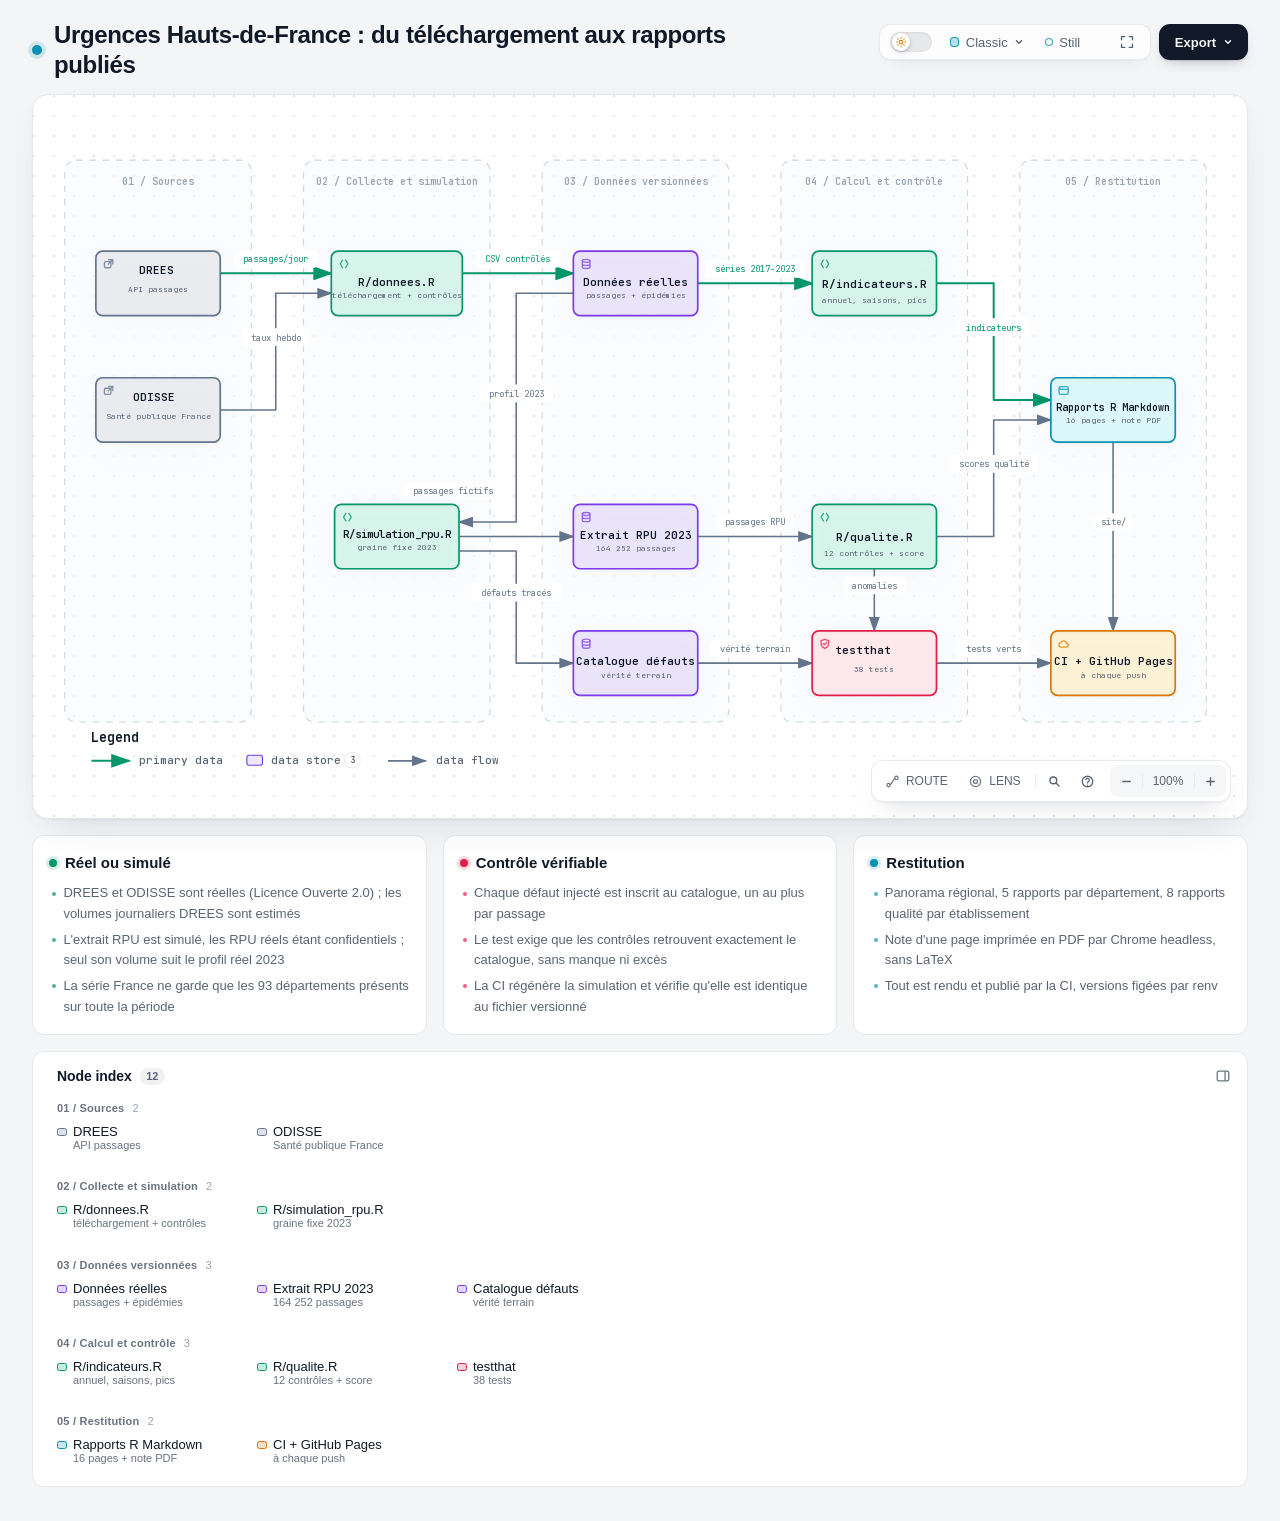
==== docs/architecture.html @ fbb68f6b "Phase 6 : schéma d'architecture Archify relié au code - docs/architecture.archify.json + architectur" ====
<!DOCTYPE html>
<html lang="en" data-theme="dark" data-preset="classic">
<head>
  <meta charset="UTF-8">
  <meta name="viewport" content="width=device-width, initial-scale=1.0">
  <meta name="generator" content="archify 3.2.0">
  <meta name="archify-reader-contract" content="declared-wide-v1">
  <title>Urgences Hauts-de-France : du téléchargement aux rapports publiés Diagram</title>
  <script>
    // Resolve the theme before first paint so light-preference users don't
    // see a dark flash. The toolbar script below re-applies with UI state.
    (function () {
      try {
        var theme = null;
        try {
          var param = new URLSearchParams(window.location.search).get('theme');
          if (param === 'light' || param === 'dark') theme = param;
          if (new URLSearchParams(window.location.search).get('embed') === '1') {
            document.documentElement.setAttribute('data-embed', 'true');
          }
          if (new URLSearchParams(window.location.search).get('present') === '1') {
            document.documentElement.setAttribute('data-present', 'true');
          }
        } catch (_) {}
        if (!theme) {
          try { theme = localStorage.getItem('archify-theme'); } catch (_) {}
        }
        if (theme !== 'light' && theme !== 'dark') {
          theme = window.matchMedia('(prefers-color-scheme: light)').matches ? 'light' : 'dark';
        }
        document.documentElement.setAttribute('data-theme', theme);
      } catch (_) {}
    })();
  </script>
  <style id="archify-fonts">
/*
JetBrains Mono variable WOFF2 subsets from Google Fonts service revision v24.
These fixed bytes are shared by the viewer and its SVG/raster exports.
No local() source: an installed copy must not override the bundled font.
Uncovered characters (including CJK) still use the system fallback stack.
Upstream: https://github.com/JetBrains/JetBrainsMono

cyrillic-ext    1664 bytes  sha256 9343de2ca5d9549f792e7962375af8efb0f320c7643bfd36c884b5a30e5c396f
cyrillic        8892 bytes  sha256 4995a9a43ac659ec32fcd8b463755cd6a07b31a6e6b3894a6a153b661cf490e2
greek           6800 bytes  sha256 49c3da6c9a2b279b0f1f860f5cfb1f5dc38d88a5c7be9c9b1837bbc4e3db6111
vietnamese      5872 bytes  sha256 d44eb1936043a56038eb02dd70b243f379bef65783f94ec12f277550720411f1
latin-ext      11596 bytes  sha256 9c38cb2d0d2d93c1ee6e21fa78db76f13ea7e15e15cc64214c7ca89b6aaa35c4
latin          31340 bytes  sha256 2c32b9b3ee358c119e210f6f5195f9bd34894d78a785ff2e95d60e718e400af4

Copyright 2020 The JetBrains Mono Project Authors (https://github.com/JetBrains/JetBrainsMono)

This Font Software is licensed under the SIL Open Font License, Version 1.1.
This license is copied below, and is also available with a FAQ at:
https://openfontlicense.org


-----------------------------------------------------------
SIL OPEN FONT LICENSE Version 1.1 - 26 February 2007
-----------------------------------------------------------

PREAMBLE
The goals of the Open Font License (OFL) are to stimulate worldwide
development of collaborative font projects, to support the font creation
efforts of academic and linguistic communities, and to provide a free and
open framework in which fonts may be shared and improved in partnership
with others.

The OFL allows the licensed fonts to be used, studied, modified and
redistributed freely as long as they are not sold by themselves. The
fonts, including any derivative works, can be bundled, embedded,
redistributed and/or sold with any software provided that any reserved
names are not used by derivative works. The fonts and derivatives,
however, cannot be released under any other type of license. The
requirement for fonts to remain under this license does not apply
to any document created using the fonts or their derivatives.

DEFINITIONS
"Font Software" refers to the set of files released by the Copyright
Holder(s) under this license and clearly marked as such. This may
include source files, build scripts and documentation.

"Reserved Font Name" refers to any names specified as such after the
copyright statement(s).

"Original Version" refers to the collection of Font Software components as
distributed by the Copyright Holder(s).

"Modified Version" refers to any derivative made by adding to, deleting,
or substituting -- in part or in whole -- any of the components of the
Original Version, by changing formats or by porting the Font Software to a
new environment.

"Author" refers to any designer, engineer, programmer, technical
writer or other person who contributed to the Font Software.

PERMISSION & CONDITIONS
Permission is hereby granted, free of charge, to any person obtaining
a copy of the Font Software, to use, study, copy, merge, embed, modify,
redistribute, and sell modified and unmodified copies of the Font
Software, subject to the following conditions:

1) Neither the Font Software nor any of its individual components,
in Original or Modified Versions, may be sold by itself.

2) Original or Modified Versions of the Font Software may be bundled,
redistributed and/or sold with any software, provided that each copy
contains the above copyright notice and this license. These can be
included either as stand-alone text files, human-readable headers or
in the appropriate machine-readable metadata fields within text or
binary files as long as those fields can be easily viewed by the user.

3) No Modified Version of the Font Software may use the Reserved Font
Name(s) unless explicit written permission is granted by the corresponding
Copyright Holder. This restriction only applies to the primary font name as
presented to the users.

4) The name(s) of the Copyright Holder(s) or the Author(s) of the Font
Software shall not be used to promote, endorse or advertise any
Modified Version, except to acknowledge the contribution(s) of the
Copyright Holder(s) and the Author(s) or with their explicit written
permission.

5) The Font Software, modified or unmodified, in part or in whole,
must be distributed entirely under this license, and must not be
distributed under any other license. The requirement for fonts to
remain under this license does not apply to any document created
using the Font Software.

TERMINATION
This license becomes null and void if any of the above conditions are
not met.

DISCLAIMER
THE FONT SOFTWARE IS PROVIDED "AS IS", WITHOUT WARRANTY OF ANY KIND,
EXPRESS OR IMPLIED, INCLUDING BUT NOT LIMITED TO ANY WARRANTIES OF
MERCHANTABILITY, FITNESS FOR A PARTICULAR PURPOSE AND NONINFRINGEMENT
OF COPYRIGHT, PATENT, TRADEMARK, OR OTHER RIGHT. IN NO EVENT SHALL THE
COPYRIGHT HOLDER BE LIABLE FOR ANY CLAIM, DAMAGES OR OTHER LIABILITY,
INCLUDING ANY GENERAL, SPECIAL, INDIRECT, INCIDENTAL, OR CONSEQUENTIAL
DAMAGES, WHETHER IN AN ACTION OF CONTRACT, TORT OR OTHERWISE, ARISING
FROM, OUT OF THE USE OR INABILITY TO USE THE FONT SOFTWARE OR FROM
OTHER DEALINGS IN THE FONT SOFTWARE.
*/
    /* cyrillic-ext */
    @font-face { font-family: 'JetBrains Mono'; font-style: normal; font-weight: 400 800; font-display: swap;
      src: url([data-uri]) format('woff2');
      unicode-range: U+0460-052F, U+1C80-1C8A, U+20B4, U+2DE0-2DFF, U+A640-A69F, U+FE2E-FE2F; }
    /* cyrillic */
    @font-face { font-family: 'JetBrains Mono'; font-style: normal; font-weight: 400 800; font-display: swap;
      src: url([data-uri]) format('woff2');
      unicode-range: U+0301, U+0400-045F, U+0490-0491, U+04B0-04B1, U+2116; }
    /* greek */
    @font-face { font-family: 'JetBrains Mono'; font-style: normal; font-weight: 400 800; font-display: swap;
      src: url([data-uri]) format('woff2');
      unicode-range: U+0370-0377, U+037A-037F, U+0384-038A, U+038C, U+038E-03A1, U+03A3-03FF; }
    /* vietnamese */
    @font-face { font-family: 'JetBrains Mono'; font-style: normal; font-weight: 400 800; font-display: swap;
      src: url([data-uri]) format('woff2');
      unicode-range: U+0102-0103, U+0110-0111, U+0128-0129, U+0168-0169, U+01A0-01A1, U+01AF-01B0, U+0300-0301, U+0303-0304, U+0308-0309, U+0323, U+0329, U+1EA0-1EF9, U+20AB; }
    /* latin-ext */
    @font-face { font-family: 'JetBrains Mono'; font-style: normal; font-weight: 400 800; font-display: swap;
      src: url([data-uri]) format('woff2');
      unicode-range: U+0100-02BA, U+02BD-02C5, U+02C7-02CC, U+02CE-02D7, U+02DD-02FF, U+0304, U+0308, U+0329, U+1D00-1DBF, U+1E00-1E9F, U+1EF2-1EFF, U+2020, U+20A0-20AB, U+20AD-20C0, U+2113, U+2C60-2C7F, U+A720-A7FF; }
    /* latin */
    @font-face { font-family: 'JetBrains Mono'; font-style: normal; font-weight: 400 800; font-display: swap;
      src: url([data-uri]) format('woff2');
      unicode-range: U+0000-00FF, U+0131, U+0152-0153, U+02BB-02BC, U+02C6, U+02DA, U+02DC, U+0304, U+0308, U+0329, U+2000-206F, U+20AC, U+2122, U+2191, U+2193, U+2212, U+2215, U+FEFF, U+FFFD; }
  </style>
  <style>
    /* ==========================================================
       THEME VARIABLES — switch by toggling [data-theme] on <html>
       ========================================================== */
    :root,
    [data-theme="dark"] {
      --bg: #020617;
      --grid: #1e293b;
      --canvas-dot: rgba(148, 163, 184, 0.16);
      --text: #ffffff;
      --text-muted: #94a3b8;
      --text-dim: #475569;
      /* UI chrome and menu hints need more contrast than SVG .t-dim accents */
      --text-faint: #7d8da1;

      --panel: rgba(15, 23, 42, 0.5);
      --panel-border: #1e293b;
      --lane-fill: rgba(15, 23, 42, 0.22);
      --lane-stroke: #334155;

      --arrow: #94a3b8;
      --arrow-emphasis: #34d399;

      /* Opaque mask color used behind semi-transparent component fills
         so the arrows drawn underneath are properly hidden. */
      --mask: #0f172a;

      --frontend-fill:    rgba(8, 51, 68, 0.4);
      --frontend-stroke:  #22d3ee;
      --backend-fill:     rgba(6, 78, 59, 0.4);
      --backend-stroke:   #34d399;
      --database-fill:    rgba(76, 29, 149, 0.4);
      --database-stroke:  #a78bfa;
      --cloud-fill:       rgba(120, 53, 15, 0.3);
      --cloud-stroke:     #fbbf24;
      --security-fill:    rgba(136, 19, 55, 0.4);
      --security-stroke:  #fb7185;
      --messagebus-fill:  rgba(251, 146, 60, 0.3);
      --messagebus-stroke:#fb923c;
      --external-fill:    rgba(30, 41, 59, 0.5);
      --external-stroke:  #94a3b8;

      --toolbar-bg:       rgba(15, 23, 42, 0.8);
      --toolbar-border:   #334155;
      --toolbar-text:     #e2e8f0;
      --toolbar-hover:    rgba(15, 23, 42, 0.95);
      --toolbar-menu-bg:  #0f172a;
    }

    [data-theme="light"] {
      --bg: #f4f5f7;
      --grid: #e9edf2;
      --canvas-dot: #e2e7ec;
      --text: #111827;
      --text-muted: #5b6474;
      --text-dim: #9aa3b2;
      --text-faint: #6b7280;

      --panel: #ffffff;
      --panel-border: #e5e7eb;
      --lane-fill: rgba(248, 250, 252, 0.65);
      --lane-stroke: #cbd5e1;

      --arrow: #64748b;
      --arrow-emphasis: #059669;

      --mask: #ffffff;

      --frontend-fill: rgba(34, 211, 238, 0.15);
      --frontend-stroke: #0891b2;
      --backend-fill: rgba(52, 211, 153, 0.18);
      --backend-stroke: #059669;
      --database-fill: rgba(167, 139, 250, 0.2);
      --database-stroke: #7c3aed;
      --cloud-fill: rgba(251, 191, 36, 0.18);
      --cloud-stroke: #d97706;
      --security-fill: rgba(251, 113, 133, 0.15);
      --security-stroke: #e11d48;
      --messagebus-fill: rgba(251, 146, 60, 0.15);
      --messagebus-stroke: #ea580c;
      --external-fill: rgba(148, 163, 184, 0.18);
      --external-stroke: #64748b;

      --toolbar-bg:       rgba(255, 255, 255, 0.92);
      --toolbar-border:   #cbd5e1;
      --toolbar-text:     #334155;
      --toolbar-hover:    #ffffff;
      --toolbar-menu-bg:  #ffffff;
    }

    /* ==========================================================
       SIGNAL FLOW — an opt-in, motion-forward visual preset.
       The variables also target a standalone exported SVG, whose
       root carries data-preset and data-theme directly.
       ========================================================== */
    [data-preset="signal-flow"][data-theme="dark"] {
      --bg: #030711;
      --grid: #15233a;
      --panel: rgba(6, 14, 28, 0.78);
      --panel-border: #1d3350;
      --lane-fill: rgba(9, 22, 40, 0.5);
      --lane-stroke: #2c4564;
      --text: #f5fbff;
      --text-muted: #9eb0c7;
      --text-dim: #52667f;
      --text-faint: #7890ad;
      --mask: #07101e;
      --frontend-fill: rgba(6, 182, 212, 0.14);
      --frontend-stroke: #67e8f9;
      --backend-fill: rgba(16, 185, 129, 0.14);
      --backend-stroke: #5eead4;
      --database-fill: rgba(139, 92, 246, 0.16);
      --database-stroke: #c4b5fd;
      --cloud-fill: rgba(245, 158, 11, 0.13);
      --cloud-stroke: #fcd34d;
      --security-fill: rgba(244, 63, 94, 0.13);
      --security-stroke: #fda4af;
      --messagebus-fill: rgba(249, 115, 22, 0.13);
      --messagebus-stroke: #fdba74;
      --external-fill: rgba(71, 85, 105, 0.24);
      --external-stroke: #a5b4c7;
      --arrow: #7890ad;
      --arrow-emphasis: #2dd4bf;
      --toolbar-bg: rgba(7, 16, 30, 0.86);
      --toolbar-border: #29415f;
      --toolbar-menu-bg: #07101e;
    }

    [data-preset="signal-flow"][data-theme="light"] {
      --bg: #f4f9fc;
      --grid: #d4e5ee;
      --panel: rgba(255, 255, 255, 0.82);
      --panel-border: #bfd5e2;
      --lane-fill: rgba(232, 243, 248, 0.62);
      --lane-stroke: #a9c5d5;
      --text: #102638;
      --text-muted: #587287;
      --text-dim: #8aa2b4;
      --text-faint: #668397;
      --mask: #ffffff;
      --frontend-fill: rgba(6, 182, 212, 0.09);
      --frontend-stroke: #0789a1;
      --backend-fill: rgba(5, 150, 105, 0.09);
      --backend-stroke: #087f69;
      --database-fill: rgba(124, 58, 237, 0.09);
      --database-stroke: #7254c7;
      --cloud-fill: rgba(217, 119, 6, 0.08);
      --cloud-stroke: #b9670b;
      --security-fill: rgba(225, 29, 72, 0.08);
      --security-stroke: #c53a59;
      --messagebus-fill: rgba(234, 88, 12, 0.08);
      --messagebus-stroke: #c65f27;
      --external-fill: rgba(100, 116, 139, 0.1);
      --external-stroke: #607a8c;
      --arrow: #7b97aa;
      --arrow-emphasis: #0d9488;
    }

    /* ==========================================================
       BLUEPRINT — a review-first drafting preset for deployment,
       infrastructure, and technical design documentation. It keeps
       the same semantic palette and geometry while trading glow for
       precise grid contrast, squared materials, and drafting marks.
       ========================================================== */
    [data-preset="blueprint"][data-theme="dark"] {
      --bg: #06131f;
      --grid: #17425a;
      --panel: rgba(7, 27, 43, 0.9);
      --panel-border: #27627f;
      --lane-fill: rgba(10, 43, 66, 0.36);
      --lane-stroke: #34799a;
      --text: #e3f6ff;
      --text-muted: #91b8ca;
      --text-dim: #557e92;
      --text-faint: #739caf;
      --mask: #0a2031;
      --frontend-fill: rgba(26, 157, 193, 0.14);
      --frontend-stroke: #66d9ef;
      --backend-fill: rgba(31, 155, 124, 0.13);
      --backend-stroke: #69dfbd;
      --database-fill: rgba(120, 105, 196, 0.14);
      --database-stroke: #b4a8ff;
      --cloud-fill: rgba(197, 145, 43, 0.13);
      --cloud-stroke: #ffd166;
      --security-fill: rgba(199, 76, 104, 0.13);
      --security-stroke: #ff8da1;
      --messagebus-fill: rgba(207, 112, 49, 0.13);
      --messagebus-stroke: #ffad66;
      --external-fill: rgba(84, 119, 139, 0.18);
      --external-stroke: #a7cad9;
      --arrow: #78a3b7;
      --arrow-emphasis: #64dfc1;
      --toolbar-bg: rgba(7, 28, 45, 0.92);
      --toolbar-border: #34799a;
      --toolbar-text: #d8f3ff;
      --toolbar-hover: rgba(18, 58, 83, 0.95);
      --toolbar-menu-bg: #0a2031;
    }

    [data-preset="blueprint"][data-theme="light"] {
      --bg: #edf7fa;
      --grid: #b5d5e1;
      --panel: rgba(249, 253, 255, 0.94);
      --panel-border: #78aabd;
      --lane-fill: rgba(210, 232, 240, 0.42);
      --lane-stroke: #83b2c4;
      --text: #123344;
      --text-muted: #4e7486;
      --text-dim: #86a6b4;
      --text-faint: #668c9d;
      --mask: #f9fdff;
      --frontend-fill: rgba(8, 145, 178, 0.08);
      --frontend-stroke: #087f9c;
      --backend-fill: rgba(5, 128, 101, 0.08);
      --backend-stroke: #08755f;
      --database-fill: rgba(100, 75, 180, 0.08);
      --database-stroke: #6757a8;
      --cloud-fill: rgba(181, 120, 15, 0.08);
      --cloud-stroke: #a86609;
      --security-fill: rgba(190, 48, 80, 0.07);
      --security-stroke: #b32f50;
      --messagebus-fill: rgba(196, 81, 22, 0.07);
      --messagebus-stroke: #b65120;
      --external-fill: rgba(79, 112, 128, 0.08);
      --external-stroke: #506f7e;
      --arrow: #6d93a5;
      --arrow-emphasis: #087f69;
      --toolbar-bg: rgba(247, 252, 254, 0.94);
      --toolbar-border: #8ab5c5;
      --toolbar-text: #294f61;
      --toolbar-hover: #ffffff;
      --toolbar-menu-bg: #f9fdff;
    }

    /* ==========================================================
       EDITORIAL — a warm, publication-minded preset for design
       reviews, launch notes, and documentation. The diagram keeps
       the same semantic palette and exact geometry, but trades
       software chrome for paper, ink, ruled structure, and one
       restrained vermilion accent.
       ========================================================== */
    [data-preset="editorial"][data-theme="dark"] {
      --bg: #181611;
      --grid: #39342a;
      --panel: rgba(35, 31, 24, 0.96);
      --panel-border: #625a4a;
      --lane-fill: rgba(52, 46, 35, 0.46);
      --lane-stroke: #726957;
      --text: #f4eddf;
      --text-muted: #b9ae9b;
      --text-dim: #776e60;
      --text-faint: #9d917e;
      --mask: #231f18;
      --frontend-fill: rgba(43, 133, 142, 0.16);
      --frontend-stroke: #7fc6c7;
      --backend-fill: rgba(63, 132, 92, 0.16);
      --backend-stroke: #8fc29e;
      --database-fill: rgba(117, 91, 141, 0.17);
      --database-stroke: #c0a4d0;
      --cloud-fill: rgba(170, 119, 49, 0.16);
      --cloud-stroke: #d8ad68;
      --security-fill: rgba(157, 69, 65, 0.17);
      --security-stroke: #df9085;
      --messagebus-fill: rgba(174, 79, 42, 0.16);
      --messagebus-stroke: #df946f;
      --external-fill: rgba(126, 115, 96, 0.18);
      --external-stroke: #b8ad99;
      --arrow: #948978;
      --arrow-emphasis: #dd6b3d;
      --toolbar-bg: rgba(35, 31, 24, 0.92);
      --toolbar-border: #625a4a;
      --toolbar-text: #eee5d5;
      --toolbar-hover: #302a20;
      --toolbar-menu-bg: #231f18;
    }

    [data-preset="editorial"][data-theme="light"] {
      --bg: #f2eee5;
      --grid: #d8d0c2;
      --panel: rgba(251, 248, 241, 0.97);
      --panel-border: #c4b9a6;
      --lane-fill: rgba(229, 221, 207, 0.42);
      --lane-stroke: #b8aa94;
      --text: #242018;
      --text-muted: #6f6658;
      --text-dim: #a09788;
      --text-faint: #817767;
      --mask: #fbf8f1;
      --frontend-fill: rgba(31, 117, 126, 0.09);
      --frontend-stroke: #287e84;
      --backend-fill: rgba(42, 119, 75, 0.09);
      --backend-stroke: #397b53;
      --database-fill: rgba(105, 75, 130, 0.09);
      --database-stroke: #765d86;
      --cloud-fill: rgba(157, 103, 31, 0.1);
      --cloud-stroke: #9a671f;
      --security-fill: rgba(153, 58, 52, 0.09);
      --security-stroke: #9e463f;
      --messagebus-fill: rgba(182, 70, 27, 0.09);
      --messagebus-stroke: #ad4b25;
      --external-fill: rgba(101, 91, 75, 0.09);
      --external-stroke: #746b5e;
      --arrow: #8a806f;
      --arrow-emphasis: #bb4c23;
      --toolbar-bg: rgba(251, 248, 241, 0.94);
      --toolbar-border: #c4b9a6;
      --toolbar-text: #40392f;
      --toolbar-hover: #fffdf8;
      --toolbar-menu-bg: #fbf8f1;
    }

    * { margin: 0; padding: 0; box-sizing: border-box; }

    body {
      --archify-page-top: 2rem;
      font-family: -apple-system, BlinkMacSystemFont, 'Segoe UI', 'PingFang SC', 'Hiragino Sans GB', 'Microsoft YaHei', 'Noto Sans CJK SC', 'Noto Sans', Roboto, 'Helvetica Neue', Arial, sans-serif;
      -webkit-font-smoothing: antialiased;
      background: var(--bg);
      min-height: 100vh;
      padding: var(--archify-page-top) 2rem 2rem;
      color: var(--text);
      /* Theme surfaces change together; animating the page background leaves it
         visibly out of sync with the SVG and panel for the first 200ms. */
    }

    html[data-preset="signal-flow"] body {
      background-image:
        radial-gradient(circle at 18% -8%, rgba(34, 211, 238, 0.14), transparent 34rem),
        radial-gradient(circle at 92% 18%, rgba(139, 92, 246, 0.12), transparent 30rem);
      background-attachment: fixed;
    }
    html[data-preset="signal-flow"][data-theme="light"] body {
      background-image:
        radial-gradient(circle at 18% -8%, rgba(6, 182, 212, 0.12), transparent 34rem),
        radial-gradient(circle at 92% 18%, rgba(139, 92, 246, 0.08), transparent 30rem);
    }
    html[data-preset="blueprint"] body {
      background-image:
        linear-gradient(var(--grid) 1px, transparent 1px),
        linear-gradient(90deg, var(--grid) 1px, transparent 1px);
      background-size: 32px 32px;
      background-position: -1px -1px;
      background-attachment: fixed;
    }
    html[data-preset="editorial"] body {
      background-image:
        linear-gradient(90deg, transparent 0, transparent 5.4rem, color-mix(in srgb, var(--security-stroke) 18%, transparent) 5.4rem, color-mix(in srgb, var(--security-stroke) 18%, transparent) calc(5.4rem + 1px), transparent calc(5.4rem + 1px)),
        repeating-linear-gradient(0deg, transparent 0, transparent 31px, color-mix(in srgb, var(--grid) 36%, transparent) 31px, color-mix(in srgb, var(--grid) 36%, transparent) 32px);
      background-attachment: fixed;
    }

    /* Gallery/embed mode keeps the generated artifact as the source of truth
       while presenting only its diagram surface inside a proof card. */
    html[data-embed="true"] body {
      min-height: 0;
      padding: 0;
      overflow: hidden;
      background: var(--bg);
      background-image: none;
    }
    html[data-embed="true"] .toolbar,
    html[data-embed="true"] .header,
    html[data-embed="true"] .cards,
    html[data-embed="true"] .diagram-nav,
    html[data-embed="true"] .overview-map,
    html[data-embed="true"] .focus-chip,
    html[data-embed="true"] .route-probe,
    html[data-embed="true"] .semantic-lens,
    html[data-embed="true"] .diagram-guide,
    html[data-embed="true"] .node-finder,
    html[data-embed="true"] .node-outline { display: none !important; }
    html[data-embed="true"] .container { max-width: none; }
    html[data-embed="true"] .diagram-container {
      padding: 0.5rem;
      border: 0;
      border-radius: 0;
      box-shadow: none;
    }
    html[data-embed="true"] .diagram-container svg { min-width: 0; }

    /* Presentation Stage is a viewer-only layer: it gives the live diagram
       the viewport while keeping guided views, theme, focus, and exports real.
       Embed mode wins when both query parameters are present. */
    html[data-present="true"]:not([data-embed="true"]) body {
      --archify-page-top: 1rem;
      height: 100dvh;
      min-height: 0;
      padding: 1rem;
      overflow: hidden;
    }
    html[data-present="true"]:not([data-embed="true"]) .container {
      display: flex;
      flex-direction: column;
      gap: 0.75rem;
      width: 100%;
      max-width: none;
      height: calc(100dvh - 2rem);
    }
    html[data-present="true"]:not([data-embed="true"]) .header {
      flex: none;
      min-width: 0;
      margin: 0;
      padding-right: 23rem;
    }
    html[data-present="true"]:not([data-embed="true"]) .header-row { margin-bottom: 0.25rem; }
    html[data-present="true"]:not([data-embed="true"]) .subtitle {
      overflow: hidden;
      text-overflow: ellipsis;
      white-space: nowrap;
    }

    html[data-present="true"]:not([data-embed="true"]) .diagram-container {
      display: flex;
      flex: 1 1 auto;
      align-items: center;
      justify-content: center;
      min-height: 0;
      padding: 0.75rem;
      padding-bottom: calc(0.75rem + var(--archify-nav-reserve));
    }
    html[data-present="true"]:not([data-embed="true"]) .diagram-container > svg {
      flex: 1 1 auto;
      height: 100%;
      min-height: 0;
      width: 100%;
      min-width: 0;
    }
    html[data-present="true"]:not([data-embed="true"]) .cards { display: none; }
    html[data-present="true"]:not([data-embed="true"]) #btn-present {
      border-color: var(--frontend-stroke);
      color: var(--frontend-stroke);
    }

    /* The reader owns only the outer scale. Compact automatic sequences fit at
       their authored text size or larger. Long sequences and waterfall rows
       favor reading width and page scroll; other diagrams keep height fitting.
       Small automatic canvases retain a modest scale inside a usable shell.
       Every strategy preserves the authored SVG/viewBox and semantic geometry. */
    .container {
      width: 100%;
      max-width: var(--archify-reader-width, 1440px);
      margin: 0 auto;
    }
    html[data-reader-area="true"] .diagram-container {
      min-height: var(--archify-diagram-min-height);
      display: flex;
      align-items: center;
    }
    html[data-reader-area="true"] .diagram-container > svg { flex-shrink: 0; }
    /* The original SVG legend can use the outer corner while the capped or fitted
       diagram stays centered. The container still clips all outer paint. */
    .diagram-container:has([data-reader-legend-corner]) > svg { overflow: visible; }
    .diagram-container [data-reader-legend-corner] {
      transform-origin: 0 0;
      transform-box: view-box;
      transform: var(--archify-reader-legend-transform);
    }
    html[data-reader-narrow="true"]:not([data-present="true"]) .diagram-container > svg {
      min-width: 0;
      max-width: var(--archify-diagram-max-width);
      margin-inline: auto;
    }
    @media (min-width: 768px) and (max-height: 920px) {
      .header { margin-bottom: 1rem; }
      .diagram-container { padding: 1rem; }
      .cards { margin-top: 1rem; }
      .card { padding: 1rem; }
    }

    .header { margin-bottom: 1.5rem; padding-right: 29.5rem; }

    html[data-preset="signal-flow"] .header,
    html[data-preset="blueprint"] .header,
    html[data-preset="editorial"] .header { padding-right: 29.5rem; }

    .header-row {
      display: flex;
      align-items: center;
      gap: 0.75rem;
      min-height: 2.75rem;
      margin-bottom: 0.25rem;
    }

    .pulse-dot {
      flex: none;
      width: 10px;
      height: 10px;
      background: var(--frontend-stroke);
      border-radius: 50%;
      box-shadow: 0 0 0 4px color-mix(in srgb, var(--frontend-stroke) 16%, transparent);
      animation: none;
    }

    html[data-motion-capable="true"] .pulse-dot { animation: pulse 2s infinite; }

    @keyframes pulse {
      0%, 100% { opacity: 1; }
      50% { opacity: 0.5; }
    }

    h1 {
      font-size: 1.5rem;
      font-weight: 650;
      line-height: 1.25;
      letter-spacing: -0.015em;
    }

    .subtitle {
      color: var(--text-muted);
      font-size: 0.875rem;
      line-height: 1.55;
      margin-left: 1.375rem;
    }

    html[data-preset="signal-flow"] .header-row::after {
      content: attr(data-preset-badge-signal-flow);
      flex: none;
      margin-left: 0.25rem;
      color: var(--frontend-stroke);
      border: 1px solid var(--frontend-stroke);
      border-radius: 999px;
      padding: 0.28rem 0.6rem;
      font-size: 0.625rem;
      letter-spacing: 0.12em;
      opacity: 0.82;
      box-shadow: 0 0 20px rgba(34, 211, 238, 0.12);
      white-space: nowrap;
    }

    html[data-preset="blueprint"] .pulse-dot {
      width: 10px;
      height: 10px;
      border: 1px solid var(--frontend-stroke);
      border-radius: 1px;
      background: transparent;
      box-shadow: inset 0 0 0 2px var(--bg);
      transform: rotate(45deg);
      animation: none;
    }
    html[data-preset="blueprint"] .header-row::after {
      content: attr(data-preset-badge-blueprint);
      flex: none;
      margin-left: 0.25rem;
      padding: 0.28rem 0.55rem;
      border-top: 1px solid var(--frontend-stroke);
      border-bottom: 1px solid var(--frontend-stroke);
      color: var(--frontend-stroke);
      font-size: 0.5625rem;
      font-weight: 700;
      letter-spacing: 0.14em;
      white-space: nowrap;
    }

    html[data-preset="editorial"] h1,
    html[data-preset="editorial"] .card h3 {
      font-family: Georgia, 'Times New Roman', 'Songti SC', STSong, serif;
      letter-spacing: -0.02em;
    }
    html[data-preset="editorial"] h1 { font-size: 1.72rem; font-weight: 600; }
    html[data-preset="editorial"] .pulse-dot {
      width: 9px;
      height: 9px;
      border: 1px solid var(--arrow-emphasis);
      border-radius: 0;
      background: var(--arrow-emphasis);
      box-shadow: 0 0 0 3px color-mix(in srgb, var(--arrow-emphasis) 14%, transparent);
      transform: rotate(45deg);
      animation: none;
    }
    html[data-preset="editorial"] .header-row::after {
      content: attr(data-preset-badge-editorial);
      flex: none;
      margin-left: 0.25rem;
      padding: 0.32rem 0 0.24rem;
      border-bottom: 2px solid var(--arrow-emphasis);
      color: var(--arrow-emphasis);
      font-family: Georgia, 'Times New Roman', serif;
      font-size: 0.625rem;
      font-style: italic;
      font-weight: 600;
      letter-spacing: 0.08em;
      white-space: nowrap;
    }

    .diagram-container {
      --archify-nav-reserve: 0px;
      background: var(--panel);
      border-radius: 1rem;
      border: 1px solid var(--panel-border);
      box-shadow: 0 1px 2px rgba(15, 23, 42, 0.04), 0 16px 40px -20px rgba(15, 23, 42, 0.18);
      padding: 1.5rem;
      padding-bottom: calc(1.5rem + var(--archify-nav-reserve));
      overflow: hidden;
      position: relative;
    }

    html[data-preset="signal-flow"] .diagram-container {
      position: relative;
      overflow: hidden;
      background: linear-gradient(180deg, rgba(8, 20, 38, 0.82), rgba(3, 8, 18, 0.94));
      box-shadow: inset 0 1px 0 rgba(255, 255, 255, 0.04), 0 28px 80px rgba(0, 0, 0, 0.34);
    }
    html[data-preset="signal-flow"][data-theme="light"] .diagram-container {
      background: linear-gradient(180deg, rgba(255, 255, 255, 0.9), rgba(237, 246, 250, 0.94));
      box-shadow: inset 0 1px 0 rgba(255, 255, 255, 0.72), 0 24px 60px rgba(45, 78, 99, 0.12);
    }
    html[data-preset="blueprint"] .diagram-container {
      border-color: var(--panel-border);
      border-radius: 0.35rem;
      background: var(--panel);
      box-shadow:
        inset 0 0 0 1px color-mix(in srgb, var(--panel-border) 34%, transparent),
        0 18px 48px rgba(0, 0, 0, 0.16);
    }
    html[data-preset="blueprint"] .diagram-container::after {
      content: "";
      position: absolute;
      z-index: 10;
      inset: 0.7rem;
      pointer-events: none;
      background:
        linear-gradient(var(--frontend-stroke), var(--frontend-stroke)) left top / 1.35rem 1px no-repeat,
        linear-gradient(var(--frontend-stroke), var(--frontend-stroke)) left top / 1px 1.35rem no-repeat,
        linear-gradient(var(--frontend-stroke), var(--frontend-stroke)) right top / 1.35rem 1px no-repeat,
        linear-gradient(var(--frontend-stroke), var(--frontend-stroke)) right top / 1px 1.35rem no-repeat,
        linear-gradient(var(--frontend-stroke), var(--frontend-stroke)) left bottom / 1.35rem 1px no-repeat,
        linear-gradient(var(--frontend-stroke), var(--frontend-stroke)) left bottom / 1px 1.35rem no-repeat,
        linear-gradient(var(--frontend-stroke), var(--frontend-stroke)) right bottom / 1.35rem 1px no-repeat,
        linear-gradient(var(--frontend-stroke), var(--frontend-stroke)) right bottom / 1px 1.35rem no-repeat;
      opacity: 0.58;
    }
    html[data-preset="editorial"] .diagram-container {
      overflow: hidden;
      border-color: var(--panel-border);
      border-radius: 0.38rem;
      background:
        linear-gradient(90deg, color-mix(in srgb, var(--security-fill) 58%, transparent), transparent 12%),
        var(--panel);
      box-shadow:
        0 1px 0 color-mix(in srgb, var(--text) 6%, transparent),
        0 18px 48px color-mix(in srgb, #000 19%, transparent);
    }
    html[data-preset="editorial"] .diagram-container::after {
      position: absolute;
      z-index: 10;
      top: 0.72rem;
      right: 1.25rem;
      padding: 0.2rem 0.52rem;
      border: 1px solid var(--panel-border);
      background: var(--panel);
      color: var(--arrow-emphasis);
      content: attr(data-preset-badge-editorial-plate);
      font-family: Georgia, 'Times New Roman', serif;
      font-size: 0.52rem;
      font-style: italic;
      font-weight: 600;
      letter-spacing: 0.09em;
      pointer-events: none;
    }
    html[data-embed="true"][data-preset="editorial"] .diagram-container::after { display: none; }
    html[data-motion-capable="true"][data-preset="signal-flow"][data-ambient-entry="running"] .diagram-container::before {
      content: "";
      position: absolute;
      inset: 0;
      pointer-events: none;
      background: linear-gradient(115deg, transparent 28%, rgba(103, 232, 249, 0.035) 48%, transparent 68%);
      transform: translateX(-70%);
      animation: archify-signal-scan 4.8s ease-in-out 1 both;
    }

    /* Motion Governor gives the reader a real static state and gives the
       strongest semantic action the only motion budget. Atmosphere resets to
       its authored base instead of freezing mid-cycle. Static artifacts never
       start a decorative pulse or scan. */
    html:not([data-motion-capable="true"]) svg[data-animation="trace"] [data-animate] {
      animation: none !important;
    }
    html:not([data-motion-capable="true"]) svg[data-animation="trace"] [data-graph-role="automatic-crossover"]:has(> [data-animate="edge"]) > [data-graph-role="automatic-crossover-underlay"] {
      animation: none !important;
    }
    html[data-motion="still"] .pulse-dot,
    html[data-motion="still"] .diagram-container::before,
    html[data-motion="still"] svg[data-animation="trace"] [data-animate],
    html[data-motion-owner] .pulse-dot,
    html[data-motion-owner] .diagram-container::before,
    html[data-motion-owner] svg[data-animation="trace"] [data-animate],
    html[data-embed="true"] .pulse-dot,
    html[data-embed="true"] .diagram-container::before,
    html[data-share-playback="true"] .pulse-dot,
    html[data-share-playback="true"] .diagram-container::before,
    html[data-document-hidden="true"] .pulse-dot,
    html[data-document-hidden="true"] .diagram-container::before,
    html[data-document-hidden="true"] svg[data-animation="trace"] [data-animate],
    html[data-motion="still"] svg[data-animation="trace"] [data-graph-role="automatic-crossover"]:has(> [data-animate="edge"]) > [data-graph-role="automatic-crossover-underlay"],
    html[data-motion-owner] svg[data-animation="trace"] [data-graph-role="automatic-crossover"]:has(> [data-animate="edge"]) > [data-graph-role="automatic-crossover-underlay"],
    html[data-embed="true"] svg[data-animation="trace"] [data-graph-role="automatic-crossover"]:has(> [data-animate="edge"]) > [data-graph-role="automatic-crossover-underlay"],
    html[data-share-playback="true"] svg[data-animation="trace"] [data-graph-role="automatic-crossover"]:has(> [data-animate="edge"]) > [data-graph-role="automatic-crossover-underlay"],
    html[data-document-hidden="true"] svg[data-animation="trace"] [data-graph-role="automatic-crossover"]:has(> [data-animate="edge"]) > [data-graph-role="automatic-crossover-underlay"] {
      animation: none !important;
    }
    html[data-motion="still"] .diagram-container::before,
    html[data-motion-owner] .diagram-container::before,
    html[data-embed="true"] .diagram-container::before,
    html[data-share-playback="true"] .diagram-container::before {
      opacity: 0;
    }
    html[data-motion="still"] .intent-trace-flow,
    html[data-motion="still"] .route-probe-flow,
    html[data-motion="still"] .route-journey-flow,
    html[data-motion="still"] .semantic-lens-flow,
    html[data-motion="still"] .diagram-guide,
    html[data-motion="still"] .overview-map-live,
    html[data-document-hidden="true"] .intent-trace-flow,
    html[data-document-hidden="true"] .route-probe-flow,
    html[data-document-hidden="true"] .route-journey-flow,
    html[data-document-hidden="true"] .semantic-lens-flow,
    html[data-document-hidden="true"] .diagram-guide,
    html[data-document-hidden="true"] .overview-map-live {
      animation: none !important;
    }

    html[data-motion="still"] .intent-trace-flow,
    html[data-motion="still"] .route-probe-flow {
      stroke-dasharray: none;
      stroke-dashoffset: 0;
      opacity: 0.72;
    }
    html[data-motion="still"] .route-journey-overlay,
    html[data-document-hidden="true"] .route-journey-overlay { display: none !important; }
    html[data-motion="still"] .relationship-pulse-overlay { display: none !important; }

    html[data-motion="still"] svg [data-node-id],
    html[data-motion="still"] svg [data-edge-from],
    html[data-motion="still"] svg [data-detail],
    html[data-motion="still"] svg [data-detail-anchor],
    html[data-motion="still"] svg [data-legend-hit],
    html[data-motion="still"] svg {
      transition: none !important;
    }

    svg {
      font-family: 'JetBrains Mono', ui-monospace, SFMono-Regular, Menlo, Consolas, 'DejaVu Sans Mono', 'Liberation Mono', 'Noto Sans Mono CJK SC', 'PingFang SC', 'Hiragino Sans GB', 'Microsoft YaHei', monospace;
      width: 100%;
      min-width: min(900px, 100%);
      display: block;
      transform-origin: 0 0;
      transition: transform 0.18s ease;
    }

    .diagram-container.is-camera-moving svg {
      transition: transform 0.42s cubic-bezier(0.22, 1, 0.36, 1);
    }
    .diagram-container.is-camera-transaction svg { transition: none; }
    .diagram-container.is-pannable { cursor: grab; }
    .diagram-container.is-panning { cursor: grabbing; user-select: none; }
    .diagram-container.is-panning svg { transition: none; }

    .diagram-nav {
      position: absolute;
      right: 1rem;
      bottom: 1rem;
      z-index: 12;
      translate: 0 calc(-1 * var(--archify-dock-lift, 0px));
      display: inline-flex;
      align-items: center;
      max-width: calc(100% - 2rem);
      padding: 0.25rem;
      gap: 0.0625rem;
      overflow-x: auto;
      border: 1px solid color-mix(in srgb, var(--panel-border) 80%, transparent);
      border-radius: 0.75rem;
      background: color-mix(in srgb, var(--panel) 84%, transparent);
      box-shadow: 0 1px 2px rgba(15, 23, 42, 0.05), 0 10px 28px -14px rgba(15, 23, 42, 0.28);
      backdrop-filter: blur(14px) saturate(1.2);
      scrollbar-width: none;
    }
    .diagram-nav::-webkit-scrollbar { display: none; }
    .diagram-nav button,
    .focus-chip button {
      border: 0;
      background: transparent;
      color: var(--toolbar-text);
      font: inherit;
      cursor: pointer;
    }
    .diagram-nav button {
      min-width: 2rem;
      height: 2rem;
      padding: 0 0.4rem;
      border-radius: 0.5rem;
      color: var(--text-muted);
      font-size: 0.75rem;
      font-weight: 500;
      letter-spacing: 0;
      transition: background 0.15s, color 0.15s;
    }
    .diagram-nav button:hover,
    .diagram-nav button:focus-visible {
      color: var(--text);
      background: color-mix(in srgb, var(--text) 6%, transparent);
    }
    .diagram-nav button:hover,
    .diagram-nav button:focus-visible,
    .focus-chip button:hover,
    .focus-chip button:focus-visible { background: var(--toolbar-hover); }
    .diagram-nav button:focus-visible,
    .focus-chip button:focus-visible {
      outline: 2px solid var(--frontend-stroke);
      outline-offset: 1px;
    }
    .diagram-nav button:disabled { opacity: 0.38; cursor: default; }
    /* The Guide stays on the ? shortcut; Map only earns dock space once the
       reader has zoomed past the full diagram (or opened it from the keyboard). */
    .diagram-nav button[hidden] { display: none; }
    .diagram-container:not(.is-pannable) #btn-overview-map:not([data-radar-requested]):not(:focus) { display: none; }
    .diagram-nav button:disabled:hover { background: transparent; }
    .diagram-nav #btn-route-probe,
    .diagram-nav #btn-overview-map,
    .diagram-nav #btn-semantic-lens {
      min-width: auto;
      padding-inline: 0.6rem;
      color: var(--text-muted);
      font-weight: 500;
    }
    .diagram-nav #btn-node-finder,
    .diagram-nav [data-view="out"] {
      position: relative;
      margin-left: 0.375rem;
    }
    .diagram-nav #btn-node-finder::before,
    .diagram-nav [data-view="out"]::before {
      position: absolute;
      top: 0.55rem;
      bottom: 0.55rem;
      left: -0.19rem;
      width: 1px;
      background: color-mix(in srgb, var(--panel-border) 90%, transparent);
      content: "";
      pointer-events: none;
    }
    .diagram-nav-icon {
      display: block;
      width: 0.95rem;
      height: 0.95rem;
      margin: auto;
      background: currentColor;
      -webkit-mask-position: center;
      -webkit-mask-repeat: no-repeat;
      -webkit-mask-size: contain;
      mask-position: center;
      mask-repeat: no-repeat;
      mask-size: contain;
    }
    .diagram-nav-icon.find {
      -webkit-mask-image: url("data:image/svg+xml,%3Csvg xmlns='http://www.w3.org/2000/svg' viewBox='0 0 20 20'%3E%3Ccircle cx='8.5' cy='8.5' r='4.5' fill='none' stroke='black' stroke-width='1.8'/%3E%3Cpath d='m12 12 4 4' fill='none' stroke='black' stroke-width='1.8' stroke-linecap='round'/%3E%3C/svg%3E");
      mask-image: url("data:image/svg+xml,%3Csvg xmlns='http://www.w3.org/2000/svg' viewBox='0 0 20 20'%3E%3Ccircle cx='8.5' cy='8.5' r='4.5' fill='none' stroke='black' stroke-width='1.8'/%3E%3Cpath d='m12 12 4 4' fill='none' stroke='black' stroke-width='1.8' stroke-linecap='round'/%3E%3C/svg%3E");
    }
    .diagram-nav-icon.guide {
      -webkit-mask-image: url("data:image/svg+xml,%3Csvg xmlns='http://www.w3.org/2000/svg' viewBox='0 0 20 20'%3E%3Ccircle cx='10' cy='10' r='7' fill='none' stroke='black' stroke-width='1.7'/%3E%3Cpath d='M7.8 7.3a2.4 2.4 0 014.6.9c0 1.8-2.4 2-2.4 3.7M10 14.9h.01' fill='none' stroke='black' stroke-width='1.7' stroke-linecap='round'/%3E%3C/svg%3E");
      mask-image: url("data:image/svg+xml,%3Csvg xmlns='http://www.w3.org/2000/svg' viewBox='0 0 20 20'%3E%3Ccircle cx='10' cy='10' r='7' fill='none' stroke='black' stroke-width='1.7'/%3E%3Cpath d='M7.8 7.3a2.4 2.4 0 014.6.9c0 1.8-2.4 2-2.4 3.7M10 14.9h.01' fill='none' stroke='black' stroke-width='1.7' stroke-linecap='round'/%3E%3C/svg%3E");
    }
    .diagram-nav-icon.minus {
      -webkit-mask-image: url("data:image/svg+xml,%3Csvg xmlns='http://www.w3.org/2000/svg' viewBox='0 0 20 20'%3E%3Cpath d='M5 10h10' fill='none' stroke='black' stroke-width='1.8' stroke-linecap='round'/%3E%3C/svg%3E");
      mask-image: url("data:image/svg+xml,%3Csvg xmlns='http://www.w3.org/2000/svg' viewBox='0 0 20 20'%3E%3Cpath d='M5 10h10' fill='none' stroke='black' stroke-width='1.8' stroke-linecap='round'/%3E%3C/svg%3E");
    }
    .diagram-nav-icon.plus {
      -webkit-mask-image: url("data:image/svg+xml,%3Csvg xmlns='http://www.w3.org/2000/svg' viewBox='0 0 20 20'%3E%3Cpath d='M10 5v10M5 10h10' fill='none' stroke='black' stroke-width='1.8' stroke-linecap='round'/%3E%3C/svg%3E");
      mask-image: url("data:image/svg+xml,%3Csvg xmlns='http://www.w3.org/2000/svg' viewBox='0 0 20 20'%3E%3Cpath d='M10 5v10M5 10h10' fill='none' stroke='black' stroke-width='1.8' stroke-linecap='round'/%3E%3C/svg%3E");
    }
    .diagram-nav [data-view="reset"] {
      display: inline-flex;
      align-items: center;
      justify-content: center;
      gap: 0.2rem;
      min-width: 3.1rem;
      padding-inline: 0.35rem;
    }
    .diagram-nav [data-view="reset"][data-detail-visible] {
      min-width: 3.8rem;
    }
    .diagram-nav-detail {
      color: color-mix(in srgb, var(--toolbar-text) 52%, transparent);
      font-size: 0.44rem;
      font-weight: 700;
      line-height: 1;
      letter-spacing: 0.07em;
    }
    .diagram-nav-percent {
      color: var(--text-muted);
      font-size: 0.75rem;
      font-weight: 500;
      font-variant-numeric: tabular-nums;
      line-height: 1;
    }
    /* Mode buttons carry a small glyph so the dock reads as one icon language. */
    .diagram-nav #btn-route-probe,
    .diagram-nav #btn-overview-map,
    .diagram-nav #btn-semantic-lens {
      display: inline-flex;
      align-items: center;
      gap: 0.375rem;
      padding-inline: 0.55rem 0.65rem;
    }
    .diagram-nav #btn-route-probe::before,
    .diagram-nav #btn-overview-map::before,
    .diagram-nav #btn-semantic-lens::before {
      flex: none;
      width: 0.95rem;
      height: 0.95rem;
      background: currentColor;
      content: "";
      opacity: 0.85;
      -webkit-mask: var(--nav-glyph) center / contain no-repeat;
      mask: var(--nav-glyph) center / contain no-repeat;
    }
    .diagram-nav #btn-route-probe { --nav-glyph: url("data:image/svg+xml,%3Csvg xmlns='http://www.w3.org/2000/svg' viewBox='0 0 20 20'%3E%3Cg fill='none' stroke='black' stroke-width='1.7' stroke-linecap='round'%3E%3Ccircle cx='4.8' cy='14.8' r='2.2'/%3E%3Ccircle cx='15.2' cy='5.2' r='2.2'/%3E%3Cpath d='M6.9 13.9c3.8-1.4 2.6-6.3 6.2-7.8'/%3E%3C/g%3E%3C/svg%3E"); }
    .diagram-nav #btn-overview-map { --nav-glyph: url("data:image/svg+xml,%3Csvg xmlns='http://www.w3.org/2000/svg' viewBox='0 0 20 20'%3E%3Cg fill='none' stroke='black' stroke-width='1.7' stroke-linejoin='round'%3E%3Cpath d='M2.8 5.4 7.4 3.5l5.2 2 4.6-1.9v11l-4.6 1.9-5.2-2-4.6 1.9z'/%3E%3Cpath d='M7.4 3.5v11M12.6 5.5v11'/%3E%3C/g%3E%3C/svg%3E"); }
    .diagram-nav #btn-semantic-lens { --nav-glyph: url("data:image/svg+xml,%3Csvg xmlns='http://www.w3.org/2000/svg' viewBox='0 0 20 20'%3E%3Cg fill='none' stroke='black' stroke-width='1.7'%3E%3Ccircle cx='10' cy='10' r='6.8'/%3E%3Ccircle cx='10' cy='10' r='2.6'/%3E%3C/g%3E%3C/svg%3E"); }
    /* Zoom out / level / zoom in join into one stepper well. */
    .diagram-nav [data-view="out"],
    .diagram-nav [data-view="reset"],
    .diagram-nav [data-view="in"] {
      position: relative;
      border-radius: 0;
      background: color-mix(in srgb, var(--panel-border) 38%, transparent);
    }
    .diagram-nav [data-view="out"] { margin-left: 0.375rem; border-radius: 0.5rem 0 0 0.5rem; }
    .diagram-nav [data-view="out"]::before { display: none; }
    .diagram-nav [data-view="reset"],
    .diagram-nav [data-view="in"] { margin-left: -0.0625rem; }
    .diagram-nav [data-view="in"] { border-radius: 0 0.5rem 0.5rem 0; }
    .diagram-nav [data-view="reset"]::after,
    .diagram-nav [data-view="in"]::after {
      position: absolute;
      top: 0.55rem;
      bottom: 0.55rem;
      left: 0;
      width: 1px;
      background: color-mix(in srgb, var(--panel-border) 75%, transparent);
      content: "";
      pointer-events: none;
    }
    .diagram-nav [data-view="out"]:hover,
    .diagram-nav [data-view="reset"]:hover,
    .diagram-nav [data-view="in"]:hover { background: color-mix(in srgb, var(--panel-border) 60%, transparent); }
    .diagram-nav [data-view="out"]:disabled,
    .diagram-nav [data-view="in"]:disabled { opacity: 1; color: color-mix(in srgb, var(--text-muted) 40%, transparent); }
    .diagram-nav [data-view="out"]:disabled:hover,
    .diagram-nav [data-view="in"]:disabled:hover { background: color-mix(in srgb, var(--panel-border) 38%, transparent); }
    .diagram-nav [data-view="reset"] { min-width: 3.25rem; }
    .diagram-container[data-camera-indicator="true"] .diagram-nav-detail,
    .diagram-container[data-camera-indicator="true"] .diagram-nav-percent { color: var(--frontend-stroke); }
    .diagram-nav #btn-diagram-guide[aria-expanded="true"] {
      color: var(--cloud-stroke);
      background: var(--toolbar-hover);
    }

    /* Semantic Radar is a deliberately simplified, viewer-only overview. It
       uses authored node bounds and the live camera viewport rather than
       cloning the canonical SVG, so IDs, filters, animation, and export state
       stay singular and deterministic. */
    .overview-map {
      position: absolute;
      right: 1rem;
      bottom: calc(4.15rem + var(--archify-nav-reserve));
      z-index: 12;
      width: 11.25rem;
      overflow: hidden;
      border: 1px solid color-mix(in srgb, var(--frontend-stroke) 52%, var(--toolbar-border));
      border-radius: 0.78rem;
      background: var(--toolbar-menu-bg);
      color: var(--toolbar-text);
      box-shadow: 0 16px 42px rgba(0, 0, 0, 0.3);
      backdrop-filter: blur(16px);
      font-size: 0.625rem;
    }
    .overview-map[hidden] { display: none; }
    .overview-map[data-docked="true"] {
      position: fixed;
      right: var(--archify-radar-right, 1rem);
      top: var(--archify-radar-top, 1rem);
      bottom: auto;
    }
    .overview-map[data-docked="true"][data-dock-side="left"] {
      right: auto;
      left: var(--archify-radar-left, 1rem);
    }
    html[data-preset="blueprint"] .overview-map { border-radius: 0.28rem; }
    .overview-map-head {
      display: grid;
      grid-template-columns: auto minmax(0, 1fr) auto;
      align-items: center;
      gap: 0.45rem;
      min-height: 2.25rem;
      padding: 0.42rem 0.48rem 0.38rem 0.55rem;
      border-bottom: 1px solid var(--toolbar-border);
      background: linear-gradient(110deg, color-mix(in srgb, var(--frontend-fill) 45%, transparent), transparent 68%);
      cursor: grab;
      touch-action: none;
      user-select: none;
    }
    .overview-map[data-panel-dragging="true"] .overview-map-head { cursor: grabbing; }
    .overview-map[data-placement-invalid="true"] {
      border-color: var(--security-stroke);
      box-shadow: 0 0 0 2px color-mix(in srgb, var(--security-stroke) 34%, transparent), 0 16px 42px rgba(0, 0, 0, 0.3);
    }
    .overview-map[data-compact="true"] {
      width: 7.4rem;
    }
    .overview-map[data-compact="true"] .overview-map-head {
      grid-template-columns: minmax(0, 1fr) auto;
      gap: 0.24rem;
      min-height: 1.5rem;
      padding: 0.05rem 0.16rem 0.05rem 0.32rem;
      border-bottom: 0;
    }
    .overview-map[data-compact="true"] .overview-map-live,
    .overview-map[data-compact="true"] .overview-map-copy,
    .overview-map[data-compact="true"] .overview-map-surface,
    .overview-map[data-compact="true"] .overview-map-hint {
      display: none;
    }
    .overview-map[data-compact="true"] .overview-map-expand { display: inline-flex; }
    .overview-map[data-compact="true"] .overview-map-close {
      width: 1.15rem;
      height: 1.15rem;
      font-size: 0.72rem;
    }
    .overview-map-live {
      width: 0.42rem;
      height: 0.42rem;
      border-radius: 50%;
      background: var(--backend-stroke);
      box-shadow: 0 0 0 0 color-mix(in srgb, var(--backend-stroke) 52%, transparent);
      animation: archify-radar-live 2.4s ease-out infinite;
    }
    .overview-map-copy { min-width: 0; line-height: 1.1; }
    .overview-map-copy strong {
      display: block;
      overflow: hidden;
      color: var(--frontend-stroke);
      font-size: 0.59rem;
      letter-spacing: 0.12em;
      text-transform: uppercase;
      white-space: nowrap;
      text-overflow: ellipsis;
    }
    .overview-map-copy small {
      display: block;
      margin-top: 0.18rem;
      overflow: hidden;
      color: var(--text-faint);
      font-size: 0.52rem;
      letter-spacing: 0.04em;
      white-space: nowrap;
      text-overflow: ellipsis;
    }
    .overview-map-expand {
      display: none;
      align-items: center;
      justify-content: center;
      min-width: 0;
      height: 1.2rem;
      padding: 0 0.34rem;
      overflow: hidden;
      border: 0;
      border-radius: 0.3rem;
      background: transparent;
      color: var(--frontend-stroke);
      font: inherit;
      font-size: 0.49rem;
      font-weight: 700;
      letter-spacing: 0.06em;
      text-transform: uppercase;
      white-space: nowrap;
      cursor: pointer;
    }
    .overview-map-close {
      width: 1.55rem;
      height: 1.55rem;
      padding: 0;
      border: 0;
      border-radius: 0.34rem;
      background: transparent;
      color: var(--toolbar-text);
      font: inherit;
      font-size: 0.9rem;
      cursor: pointer;
    }
    .overview-map-expand:hover,
    .overview-map-expand:focus-visible,
    .overview-map-close:hover,
    .overview-map-close:focus-visible { background: var(--toolbar-hover); }
    .overview-map-expand:focus-visible,
    .overview-map-close:focus-visible,
    .overview-map-surface:focus-visible,
    .overview-map-node:focus-visible {
      outline: 2px solid var(--frontend-stroke);
      outline-offset: 1px;
    }
    .overview-map-surface {
      position: relative;
      height: 7rem;
      margin: 0.42rem;
      overflow: hidden;
      border: 1px solid color-mix(in srgb, var(--panel-border) 72%, transparent);
      border-radius: 0.42rem;
      background:
        linear-gradient(color-mix(in srgb, var(--panel-border) 26%, transparent) 1px, transparent 1px),
        linear-gradient(90deg, color-mix(in srgb, var(--panel-border) 26%, transparent) 1px, transparent 1px),
        color-mix(in srgb, var(--bg) 86%, transparent);
      background-size: 12px 12px;
      cursor: crosshair;
      touch-action: none;
    }
    html[data-preset="blueprint"] .overview-map-surface { border-radius: 0.1rem; }
    .overview-map-surface > svg {
      width: 100%;
      height: 100%;
      min-width: 0;
      transform: none !important;
      transition: none !important;
      display: block;
      overflow: visible;
    }
    .overview-map-node {
      fill: var(--backend-stroke);
      fill-opacity: 0.52;
      stroke: var(--backend-stroke);
      stroke-opacity: 0.86;
      vector-effect: non-scaling-stroke;
      cursor: pointer;
      transition: fill-opacity 140ms ease, stroke-width 140ms ease, filter 140ms ease;
    }
    .overview-map-node[data-kind="frontend"],
    .overview-map-node[data-kind="start"] { fill: var(--frontend-stroke); stroke: var(--frontend-stroke); }
    .overview-map-node[data-kind="database"],
    .overview-map-node[data-kind="success"] { fill: var(--database-stroke); stroke: var(--database-stroke); }
    .overview-map-node[data-kind="cloud"],
    .overview-map-node[data-kind="waiting"] { fill: var(--cloud-stroke); stroke: var(--cloud-stroke); }
    .overview-map-node[data-kind="messagebus"] { fill: var(--messagebus-stroke); stroke: var(--messagebus-stroke); }
    .overview-map-node[data-kind="security"],
    .overview-map-node[data-kind="decision"],
    .overview-map-node[data-kind="failure"] { fill: var(--security-stroke); stroke: var(--security-stroke); }
    .overview-map-node[data-kind="external"],
    .overview-map-node[data-kind="neutral"] { fill: var(--external-stroke); stroke: var(--external-stroke); }
    .overview-map-node[data-radar-active="true"],
    .overview-map-node:hover,
    .overview-map-node:focus-visible {
      fill-opacity: 0.92;
      stroke-width: 2.2;
      filter: drop-shadow(0 0 3px currentColor);
    }
    .overview-map-viewport {
      fill: color-mix(in srgb, var(--frontend-fill) 56%, transparent);
      stroke: var(--frontend-stroke);
      stroke-width: 2;
      vector-effect: non-scaling-stroke;
      pointer-events: none;
      filter: drop-shadow(0 0 3px color-mix(in srgb, var(--frontend-stroke) 54%, transparent));
    }
    .overview-map-hint {
      display: flex;
      justify-content: space-between;
      gap: 0.5rem;
      padding: 0 0.52rem 0.46rem;
      color: var(--text-faint);
      font-size: 0.49rem;
      letter-spacing: 0.06em;
      text-transform: uppercase;
    }
    .diagram-nav #btn-overview-map[aria-expanded="true"] {
      color: var(--frontend-stroke);
      background: color-mix(in srgb, var(--frontend-stroke) 11%, transparent);
    }
    .overview-map-feedback {
      position: absolute;
      right: 1rem;
      bottom: 4.15rem;
      z-index: 13;
      max-width: min(16rem, calc(100% - 2rem));
      padding: 0.38rem 0.55rem;
      border: 1px solid color-mix(in srgb, var(--frontend-stroke) 52%, var(--toolbar-border));
      border-radius: 0.5rem;
      background: var(--toolbar-menu-bg);
      color: var(--toolbar-text);
      box-shadow: 0 8px 24px rgba(0, 0, 0, 0.2);
      font-size: 0.52rem;
      line-height: 1.35;
      pointer-events: none;
    }
    .overview-map-feedback[hidden] { display: none; }
    .focus-chip[data-radar-yielded="true"] { display: none !important; }
    .diagram-nav #btn-route-probe[aria-pressed="true"] {
      color: var(--backend-stroke);
      background: color-mix(in srgb, var(--backend-stroke) 11%, transparent);
    }
    .diagram-nav #btn-semantic-lens[aria-expanded="true"],
    .diagram-nav #btn-semantic-lens[aria-pressed="true"] {
      color: var(--database-stroke);
      background: color-mix(in srgb, var(--database-stroke) 11%, transparent);
    }

    /* Semantic Lens turns the compiled node-kind palette into an analytical
       legend. One kind reveals its real traffic; two kinds compare only their
       direct authored relationships. Geometry and the canonical SVG stay put. */
    .semantic-lens {
      position: absolute;
      right: 1rem;
      bottom: calc(4.15rem + var(--archify-nav-reserve));
      z-index: 24;
      width: min(20rem, calc(100% - 2rem));
      overflow: hidden;
      border: 1px solid color-mix(in srgb, var(--database-stroke) 58%, var(--toolbar-border));
      border-radius: 0.82rem;
      background:
        linear-gradient(135deg, color-mix(in srgb, var(--database-fill) 34%, transparent), transparent 48%),
        var(--toolbar-menu-bg);
      color: var(--toolbar-text);
      box-shadow: 0 18px 52px rgba(0, 0, 0, 0.36);
      backdrop-filter: blur(18px);
      animation: archify-lens-in 180ms cubic-bezier(0.22, 1, 0.36, 1);
    }
    .semantic-lens[hidden] { display: none; }
    .semantic-lens[data-dock-side="left"] { left: 1rem; right: auto; }
    .semantic-lens[data-dock-side="right"] { left: auto; right: 1rem; }
    html[data-preset="blueprint"] .semantic-lens { border-radius: 0.28rem; }
    .semantic-lens-head {
      display: grid;
      grid-template-columns: minmax(0, 1fr) auto;
      align-items: start;
      gap: 0.75rem;
      padding: 0.72rem 0.78rem 0.62rem;
      border-bottom: 1px solid var(--toolbar-border);
    }
    .semantic-lens-eyebrow {
      display: block;
      color: var(--database-stroke);
      font-size: 0.5rem;
      font-weight: 800;
      letter-spacing: 0.16em;
      text-transform: uppercase;
    }
    .semantic-lens-title {
      display: block;
      margin-top: 0.16rem;
      color: var(--text);
      font-size: 0.82rem;
      letter-spacing: -0.02em;
    }
    .semantic-lens-close {
      width: 1.75rem;
      height: 1.75rem;
      padding: 0;
      border: 0;
      border-radius: 0.35rem;
      background: transparent;
      color: var(--toolbar-text);
      font: inherit;
      font-size: 1rem;
      cursor: pointer;
    }
    .semantic-lens-close:hover,
    .semantic-lens-close:focus-visible { background: var(--toolbar-hover); }
    .semantic-lens-instruction {
      margin: 0;
      padding: 0.52rem 0.78rem 0.48rem;
      color: var(--text-faint);
      font-size: 0.55rem;
      line-height: 1.45;
    }
    .semantic-lens-kinds {
      display: grid;
      grid-template-columns: 1fr 1fr;
      gap: 0.3rem;
      max-height: min(15rem, 40vh);
      padding: 0 0.5rem 0.5rem;
      overflow-y: auto;
      scrollbar-width: thin;
    }
    .semantic-lens-kind {
      --lens-color: var(--external-stroke);
      display: grid;
      grid-template-columns: auto minmax(0, 1fr) auto;
      align-items: center;
      gap: 0.42rem;
      min-width: 0;
      min-height: 2.15rem;
      padding: 0.35rem 0.42rem;
      border: 1px solid color-mix(in srgb, var(--lens-color) 24%, var(--toolbar-border));
      border-radius: 0.45rem;
      background: color-mix(in srgb, var(--panel) 76%, transparent);
      color: var(--toolbar-text);
      font: inherit;
      text-align: left;
      cursor: pointer;
      transition: border-color 140ms ease, background 140ms ease, opacity 140ms ease;
    }
    html[data-preset="blueprint"] .semantic-lens-kind { border-radius: 0.12rem; }
    .semantic-lens-kind[data-kind="frontend"],
    .semantic-lens-kind[data-kind="start"] { --lens-color: var(--frontend-stroke); }
    .semantic-lens-kind[data-kind="backend"],
    .semantic-lens-kind[data-kind="active"] { --lens-color: var(--backend-stroke); }
    .semantic-lens-kind[data-kind="database"],
    .semantic-lens-kind[data-kind="success"] { --lens-color: var(--database-stroke); }
    .semantic-lens-kind[data-kind="cloud"],
    .semantic-lens-kind[data-kind="waiting"] { --lens-color: var(--cloud-stroke); }
    .semantic-lens-kind[data-kind="messagebus"] { --lens-color: var(--messagebus-stroke); }
    .semantic-lens-kind[data-kind="security"],
    .semantic-lens-kind[data-kind="decision"],
    .semantic-lens-kind[data-kind="failure"] { --lens-color: var(--security-stroke); }
    .semantic-lens-kind:hover,
    .semantic-lens-kind:focus-visible,
    .semantic-lens-kind[aria-pressed="true"] {
      border-color: color-mix(in srgb, var(--lens-color) 78%, var(--toolbar-border));
      background: color-mix(in srgb, var(--lens-color) 11%, var(--panel));
    }
    .semantic-lens-kind:focus-visible,
    .semantic-lens-close:focus-visible,
    .semantic-lens-actions button:focus-visible {
      outline: 2px solid var(--database-stroke);
      outline-offset: 1px;
    }
    .semantic-lens-kind:disabled { opacity: 0.34; cursor: default; }
    .semantic-lens-swatch {
      width: 0.48rem;
      height: 0.48rem;
      border-radius: 50%;
      background: var(--lens-color);
      box-shadow: 0 0 8px color-mix(in srgb, var(--lens-color) 58%, transparent);
    }
    .semantic-lens-kind strong {
      overflow: hidden;
      color: var(--text);
      font-size: 0.61rem;
      text-overflow: ellipsis;
      white-space: nowrap;
    }
    .semantic-lens-kind em {
      color: var(--lens-color);
      font-size: 0.54rem;
      font-style: normal;
      font-weight: 800;
    }
    .semantic-lens-status {
      min-height: 2.5rem;
      margin: 0;
      padding: 0.55rem 0.78rem;
      border-top: 1px solid var(--toolbar-border);
      color: var(--text-faint);
      font-size: 0.55rem;
      line-height: 1.45;
    }
    .semantic-lens-status strong { color: var(--database-stroke); font-weight: 800; }
    .semantic-lens-actions {
      display: flex;
      justify-content: flex-end;
      gap: 0.28rem;
      padding: 0 0.62rem 0.62rem;
    }
    .semantic-lens-actions button {
      min-height: 1.8rem;
      padding: 0.28rem 0.48rem;
      border: 0;
      border-radius: 0.35rem;
      background: transparent;
      color: var(--toolbar-text);
      font: inherit;
      font-size: 0.56rem;
      cursor: pointer;
    }
    .semantic-lens-actions button:hover { background: var(--toolbar-hover); }
    .semantic-lens-actions #semantic-lens-copy { color: var(--database-stroke); }
    @keyframes archify-lens-in {
      from { opacity: 0; transform: translateY(5px) scale(0.985); }
      to { opacity: 1; transform: translateY(0) scale(1); }
    }

    /* Route Probe answers a reader question over the compiled semantic graph:
       choose two stable nodes and reveal the shortest authored directed route.
       The receipt and signal live entirely in the viewer layer. */
    .route-probe {
      position: absolute;
      left: 1rem;
      bottom: calc(1rem + var(--archify-nav-reserve));
      z-index: 12;
      width: min(46rem, calc(100% - 25rem));
      min-width: 18rem;
      overflow: hidden;
      border: 1px solid color-mix(in srgb, var(--backend-stroke) 62%, var(--toolbar-border));
      border-radius: 0.82rem;
      background:
        linear-gradient(115deg, color-mix(in srgb, var(--backend-fill) 50%, transparent), transparent 62%),
        var(--toolbar-menu-bg);
      color: var(--toolbar-text);
      box-shadow: 0 18px 48px rgba(0, 0, 0, 0.3);
      backdrop-filter: blur(16px);
      font-size: 0.75rem;
    }
    .route-probe[hidden] { display: none; }
    /* Picking needs one line of guidance, not a wide empty card; the panel
       widens only when there is a traced route to show. */
    .route-probe:not([data-state="result"]) { width: min(22rem, calc(100% - 2rem)); min-width: 0; }
    .route-probe-path:has(> .route-probe-placeholder:only-child) { display: none; }
    .route-probe[data-route-dock="top"] {
      top: 1rem;
      bottom: auto;
    }
    html[data-preset="blueprint"] .route-probe { border-radius: 0.25rem; }
    .route-probe-head {
      display: grid;
      grid-template-columns: minmax(0, 1fr) auto;
      align-items: start;
      gap: 0.65rem;
      padding: 0.625rem 0.75rem 0.5rem;
      border-bottom: 1px solid color-mix(in srgb, var(--toolbar-border) 80%, transparent);
    }
    .route-probe-copy { min-width: 0; }
    .route-probe-eyebrow {
      display: block;
      color: var(--backend-stroke);
      font-size: 0.6875rem;
      font-weight: 600;
      letter-spacing: 0.02em;
    }
    .route-probe-title {
      display: block;
      margin-top: 0.14rem;
      overflow: hidden;
      color: var(--toolbar-text);
      font-size: 0.875rem;
      font-weight: 600;
      line-height: 1.3;
      white-space: nowrap;
      text-overflow: ellipsis;
    }
    .route-probe-actions { display: flex; gap: 0.2rem; }
    .route-probe button {
      min-height: 1.55rem;
      padding: 0.25rem 0.42rem;
      border: 0;
      border-radius: 0.36rem;
      background: transparent;
      color: var(--toolbar-text);
      font: inherit;
      cursor: pointer;
    }
    .route-probe button:hover,
    .route-probe button:focus-visible { background: var(--toolbar-hover); }
    .route-probe button:focus-visible {
      outline: 2px solid var(--backend-stroke);
      outline-offset: 1px;
    }
    .route-probe-copy-link { color: var(--frontend-stroke) !important; }
    .route-probe-find { color: var(--backend-stroke) !important; }
    .route-probe-copy-link[hidden] { display: none; }
    .route-probe-find[hidden] { display: none; }
    .route-probe-path {
      display: flex;
      align-items: center;
      min-height: 2.2rem;
      padding: 0.42rem 0.58rem 0.24rem;
      overflow-x: auto;
      scrollbar-width: thin;
      white-space: nowrap;
    }
    .route-probe-node,
    .route-probe button.route-probe-node {
      flex: none;
      max-width: 9.5rem;
      overflow: hidden;
      min-height: 1.75rem !important;
      padding: 0.22rem 0.38rem;
      border: 1px solid color-mix(in srgb, var(--backend-stroke) 46%, var(--toolbar-border));
      border-radius: 999px;
      background: color-mix(in srgb, var(--backend-fill) 52%, transparent);
      color: var(--text);
      font-size: 0.56rem;
      font-weight: 700;
      text-overflow: ellipsis;
      white-space: nowrap;
    }
    .route-probe-node[data-endpoint="start"] {
      border-color: var(--frontend-stroke);
      color: var(--frontend-stroke);
    }
    .route-probe-node[data-endpoint="end"] {
      border-color: var(--security-stroke);
      color: var(--security-stroke);
    }
    .route-probe-node[data-route-journey-state="past"] { opacity: 0.66; }
    .route-probe-node[data-route-journey-state="future"] { opacity: 0.48; }
    .route-probe-node[aria-current="step"] {
      border-color: var(--backend-stroke);
      background: color-mix(in srgb, var(--backend-fill) 82%, var(--toolbar-menu-bg));
      color: var(--text);
      box-shadow: 0 0 0 1px color-mix(in srgb, var(--backend-stroke) 42%, transparent), 0 0 14px color-mix(in srgb, var(--backend-stroke) 34%, transparent);
      opacity: 1;
    }
    html[data-preset="blueprint"] .route-probe-node[aria-current="step"] {
      border-style: double;
      border-width: 3px;
      border-radius: 0.2rem;
      box-shadow: none;
    }
    .route-probe-arrow {
      flex: none;
      padding: 0 0.28rem;
      color: var(--text-faint);
      font-size: 0.65rem;
    }
    .route-probe-placeholder {
      color: var(--text-faint);
      font-size: 0.75rem;
    }
    .route-probe-status {
      display: block;
      min-height: 1.45rem;
      padding: 0.5rem 0.75rem 0.625rem;
      color: var(--text-muted, var(--text-faint));
      font-size: 0.75rem;
      line-height: 1.45;
    }
    .route-journey-controls {
      display: grid;
      grid-template-columns: 2rem minmax(5.8rem, auto) 2rem minmax(4.8rem, auto);
      justify-content: start;
      gap: 0.22rem;
      padding: 0.08rem 0.58rem 0.28rem;
    }
    .route-journey-controls[hidden] { display: none; }
    .route-journey-controls button {
      min-height: 1.8rem;
      border: 1px solid color-mix(in srgb, var(--toolbar-border) 86%, transparent);
      background: color-mix(in srgb, var(--toolbar-bg) 72%, transparent);
      font-size: 0.54rem;
      font-weight: 700;
    }
    .route-journey-controls button:disabled {
      cursor: default;
      opacity: 0.34;
    }
    .route-journey-play { color: var(--backend-stroke) !important; }
    .route-journey-overview { color: var(--frontend-stroke) !important; }
    .route-journey-controls[data-playing="true"] .route-journey-play {
      border-color: color-mix(in srgb, var(--backend-stroke) 64%, var(--toolbar-border));
      background: color-mix(in srgb, var(--backend-fill) 62%, transparent);
    }
    .route-probe[data-state="error"] {
      border-color: color-mix(in srgb, var(--security-stroke) 72%, var(--toolbar-border));
    }
    .route-probe[data-state="error"] .route-probe-status { color: var(--security-stroke); }

    .focus-chip {
      position: absolute;
      left: 1rem;
      top: 1rem;
      z-index: 12;
      display: block;
      width: min(22rem, calc(100% - 13rem));
      max-width: calc(100% - 13rem);
      overflow: hidden;
      border: 1px solid var(--frontend-stroke);
      border-radius: 0.85rem;
      background: var(--toolbar-menu-bg);
      color: var(--toolbar-text);
      box-shadow: 0 18px 48px rgba(0, 0, 0, 0.3);
      backdrop-filter: blur(16px);
      font-size: 0.6875rem;
    }
    .focus-chip[hidden] { display: none; }
    html[data-preset="blueprint"] .focus-chip { border-radius: 0.3rem; }
    .focus-chip button {
      flex: none;
      padding: 0.3rem 0.45rem;
      border-radius: 0.35rem;
      font-size: 0.625rem;
    }
    .relationship-lens-head {
      position: relative;
      display: grid;
      grid-template-columns: minmax(0, 1fr) auto;
      align-items: start;
      gap: 0.75rem;
      padding: 0.9rem 0.75rem 0.65rem;
      border-bottom: 1px solid var(--toolbar-border);
      background: linear-gradient(120deg, color-mix(in srgb, var(--frontend-fill) 34%, transparent), transparent 72%);
    }
    .relationship-lens-drag-handle {
      position: absolute;
      top: 0.12rem;
      left: 50%;
      width: 2.5rem;
      height: 0.78rem;
      padding: 0 !important;
      transform: translateX(-50%);
      color: var(--text-faint) !important;
      cursor: grab;
      touch-action: none;
      user-select: none;
    }
    .relationship-lens-drag-handle::before {
      content: "";
      display: block;
      width: 1.25rem;
      margin: auto;
      border-top: 2px dotted currentColor;
      opacity: 0.72;
    }
    .focus-chip[data-panel-dragging="true"] .relationship-lens-drag-handle { cursor: grabbing; }
    @media (hover: none), (pointer: coarse) {
      .relationship-lens-drag-handle { display: none; }
    }
    .relationship-lens-copy { min-width: 0; }
    .relationship-lens-actions {
      display: flex;
      flex-direction: column;
      align-items: flex-end;
      gap: 0.18rem;
    }
    .relationship-lens-actions button { white-space: nowrap; }
    .relationship-lens-actions #btn-focus-clear {
      display: grid;
      width: 1.75rem;
      height: 1.75rem;
      padding: 0;
      place-items: center;
      color: var(--text-muted);
      font-size: 1rem;
      line-height: 1;
    }
    .relationship-lens-actions #btn-focus-clear:hover,
    .relationship-lens-actions #btn-focus-clear:focus-visible {
      background: var(--toolbar-hover);
      color: var(--text);
    }
    .relationship-lens-actions #btn-focus-copy { color: var(--frontend-stroke); }
    .relationship-lens-actions #btn-focus-relations { display: none; }
    .relationship-lens-eyebrow {
      display: block;
      margin-bottom: 0.18rem;
      color: var(--frontend-stroke);
      font-size: 0.5rem;
      font-weight: 800;
      letter-spacing: 0.14em;
      text-transform: uppercase;
    }
    .relationship-lens-title {
      display: block;
      overflow: hidden;
      color: var(--text);
      font-size: 0.8rem;
      line-height: 1.35;
      text-overflow: ellipsis;
      white-space: nowrap;
    }
    .semantic-passport-detail {
      display: block;
      margin-top: 0.12rem;
      overflow: hidden;
      color: var(--text-muted);
      font-size: 0.625rem;
      line-height: 1.4;
      text-overflow: ellipsis;
      white-space: nowrap;
    }
    .semantic-passport-detail[hidden] { display: none; }
    .semantic-passport-meta {
      display: flex;
      flex-wrap: wrap;
      gap: 0.24rem;
      margin-top: 0.42rem;
    }
    .semantic-passport-meta span,
    .semantic-passport-meta code {
      max-width: 100%;
      overflow: hidden;
      padding: 0.14rem 0.34rem;
      border: 1px solid color-mix(in srgb, var(--toolbar-border) 82%, transparent);
      border-radius: 999px;
      background: color-mix(in srgb, var(--panel) 68%, transparent);
      color: var(--text-faint);
      font: inherit;
      font-size: 0.5rem;
      letter-spacing: 0.04em;
      text-overflow: ellipsis;
      white-space: nowrap;
    }
    .semantic-passport-meta [data-passport="kind"] {
      border-color: color-mix(in srgb, var(--frontend-stroke) 50%, var(--toolbar-border));
      color: var(--frontend-stroke);
      font-weight: 800;
      text-transform: uppercase;
    }
    .semantic-passport-meta [data-passport="tag"] { color: var(--cloud-stroke); }
    .semantic-passport-meta [data-passport="brand"] {
      border-color: color-mix(in srgb, var(--messagebus-stroke) 52%, var(--toolbar-border));
      color: var(--messagebus-stroke);
      font-weight: 700;
    }
    .semantic-passport-meta [hidden] { display: none; }
    html[data-preset="blueprint"] .semantic-passport-meta span,
    html[data-preset="blueprint"] .semantic-passport-meta code { border-radius: 0.1rem; }
    .semantic-passport-evidence {
      margin-top: 0.52rem;
      padding: 0.5rem;
      border: 1px solid color-mix(in srgb, var(--backend-stroke) 32%, var(--toolbar-border));
      border-radius: 0.55rem;
      background: color-mix(in srgb, var(--backend-fill) 18%, var(--panel));
    }
    .semantic-passport-evidence[hidden] { display: none; }
    html[data-preset="blueprint"] .semantic-passport-evidence { border-radius: 0.18rem; }
    .semantic-passport-evidence-head {
      display: flex;
      align-items: center;
      justify-content: space-between;
      gap: 0.55rem;
      margin-bottom: 0.35rem;
    }
    .semantic-passport-evidence-status {
      display: inline-flex;
      align-items: center;
      gap: 0.28rem;
      color: var(--backend-stroke);
      font-size: 0.5rem;
      font-weight: 800;
      letter-spacing: 0.08em;
      text-transform: uppercase;
    }
    .semantic-passport-evidence-status::before {
      content: '';
      width: 0.38rem;
      height: 0.38rem;
      border-radius: 50%;
      background: var(--backend-stroke);
      box-shadow: 0 0 0 3px color-mix(in srgb, var(--backend-stroke) 14%, transparent);
    }
    .semantic-passport-repository {
      min-width: 0;
      overflow: hidden;
      color: var(--text-faint);
      font-size: 0.5rem;
      text-decoration: none;
      text-overflow: ellipsis;
      white-space: nowrap;
    }
    .semantic-passport-repository:hover,
    .semantic-passport-repository:focus-visible { color: var(--backend-stroke); }
    .semantic-passport-evidence-links { display: grid; gap: 0.22rem; }
    .semantic-passport-source {
      display: grid;
      grid-template-columns: minmax(0, 1fr) auto;
      gap: 0.15rem 0.45rem;
      align-items: center;
      padding: 0.34rem 0.4rem;
      border: 1px solid transparent;
      border-radius: 0.38rem;
      color: var(--text-muted);
      text-decoration: none;
    }
    a.semantic-passport-source:hover,
    a.semantic-passport-source:focus-visible {
      border-color: color-mix(in srgb, var(--backend-stroke) 42%, transparent);
      background: color-mix(in srgb, var(--backend-fill) 32%, transparent);
      color: var(--text);
    }
    .semantic-passport-source strong {
      overflow: hidden;
      font-size: 0.5625rem;
      text-overflow: ellipsis;
      white-space: nowrap;
    }
    .semantic-passport-source code {
      color: var(--backend-stroke);
      font: inherit;
      font-size: 0.5rem;
    }
    .semantic-passport-source small {
      grid-column: 1 / -1;
      overflow: hidden;
      color: var(--text-faint);
      font-size: 0.5rem;
      text-overflow: ellipsis;
      white-space: nowrap;
    }
    .relationship-lens-summary {
      display: block;
      margin-top: 0.12rem;
      color: var(--text-faint);
      font-size: 0.5625rem;
    }
    .semantic-passport-reach {
      display: grid;
      gap: 0.28rem;
      margin-top: 0.52rem;
      padding-top: 0.48rem;
      border-top: 1px solid color-mix(in srgb, var(--toolbar-border) 76%, transparent);
    }
    .semantic-passport-reach[hidden] { display: none; }
    .semantic-passport-reach-label {
      color: var(--text-faint);
      font-size: 0.5rem;
      font-weight: 800;
      letter-spacing: 0.1em;
      text-transform: uppercase;
    }
    .semantic-passport-reach-actions {
      display: grid;
      grid-template-columns: repeat(2, minmax(0, 1fr));
      gap: 0.25rem;
    }
    .semantic-passport-reach-actions button {
      display: flex;
      align-items: center;
      justify-content: space-between;
      gap: 0.5rem;
      min-width: 0;
      min-height: 2rem;
      padding: 0.32rem 0.42rem;
      border: 1px solid color-mix(in srgb, var(--toolbar-border) 86%, transparent);
      background: color-mix(in srgb, var(--panel) 70%, transparent);
      color: var(--text-muted);
      text-align: left;
    }
    .semantic-passport-reach-actions button:hover:not(:disabled),
    .semantic-passport-reach-actions button:focus-visible {
      border-color: color-mix(in srgb, var(--frontend-stroke) 62%, var(--toolbar-border));
      color: var(--text);
    }
    .semantic-passport-reach-actions button:focus-visible {
      outline: 2px solid var(--frontend-stroke);
      outline-offset: 1px;
    }
    .semantic-passport-reach-actions button:disabled {
      cursor: default;
      opacity: 0.5;
    }
    .semantic-passport-reach-actions button[aria-pressed="true"] {
      border-color: color-mix(in srgb, var(--reach-color, var(--frontend-stroke)) 72%, var(--toolbar-border));
      background: color-mix(in srgb, var(--reach-fill, var(--frontend-fill)) 48%, transparent);
      color: var(--text);
    }
    #btn-reach-upstream {
      --reach-color: var(--database-stroke);
      --reach-fill: var(--database-fill);
    }
    #btn-reach-downstream {
      --reach-color: var(--backend-stroke);
      --reach-fill: var(--backend-fill);
    }
    .semantic-passport-reach-actions strong {
      color: var(--reach-color, var(--frontend-stroke));
      font-size: 0.625rem;
    }
    .semantic-passport-reach-status {
      color: var(--text-faint);
      font-size: 0.525rem;
      line-height: 1.4;
    }
    .semantic-passport-reach-status[hidden] { display: none; }
    .relationship-lens-list {
      max-height: min(18rem, 46vh);
      overflow: auto;
      padding: 0.4rem;
      scrollbar-width: thin;
      scrollbar-color: var(--frontend-stroke) transparent;
    }
    .relationship-lens-list::-webkit-scrollbar { width: 4px; }
    .relationship-lens-list::-webkit-scrollbar-thumb {
      border-radius: 999px;
      background: color-mix(in srgb, var(--frontend-stroke) 68%, transparent);
    }
    .relationship-lens-group + .relationship-lens-group { margin-top: 0.35rem; }
    .relationship-lens-group-title {
      display: block;
      padding: 0.24rem 0.38rem 0.16rem;
      color: var(--text-faint);
      font-size: 0.5rem;
      font-weight: 800;
      letter-spacing: 0.12em;
      text-transform: uppercase;
    }
    .relationship-lens-row {
      display: grid;
      grid-template-columns: 2.1rem minmax(0, 1fr);
      gap: 0.06rem 0.45rem;
      width: 100%;
      padding: 0.45rem 0.5rem !important;
      text-align: left;
    }
    .relationship-lens-row:hover,
    .relationship-lens-row:focus-visible,
    .relationship-lens-row[data-preview-active="true"] {
      background: var(--toolbar-hover);
      box-shadow: inset 2px 0 0 var(--frontend-stroke);
    }
    .relationship-lens-row:focus-visible {
      outline: 2px solid var(--frontend-stroke);
      outline-offset: -2px;
    }
    .relationship-lens-direction {
      grid-row: 1 / 3;
      align-self: center;
      color: var(--frontend-stroke);
      font-size: 0.5rem;
      font-weight: 800;
      letter-spacing: 0.08em;
    }
    .relationship-lens-row[data-direction="in"] .relationship-lens-direction { color: var(--database-stroke); }
    .relationship-lens-row[data-direction="loop"] .relationship-lens-direction { color: var(--security-stroke); }
    .relationship-lens-row strong {
      overflow: hidden;
      color: var(--text);
      font-size: 0.6875rem;
      text-overflow: ellipsis;
      white-space: nowrap;
    }
    .relationship-lens-row small {
      overflow: hidden;
      color: var(--text-faint);
      font-size: 0.5625rem;
      text-overflow: ellipsis;
      white-space: nowrap;
    }
    .relationship-lens-empty {
      margin: 0;
      padding: 0.75rem;
      color: var(--text-faint);
      font-size: 0.625rem;
      text-align: center;
    }

    /* Diagram Guide keeps the artifact's growing reader vocabulary
       discoverable without widening the permanent control bar. It derives
       honest counts at runtime and delegates every action to an existing
       production interaction instead of creating a second command system. */
    .diagram-guide {
      position: absolute;
      top: 1rem;
      right: 1rem;
      z-index: 26;
      width: min(32rem, calc(100% - 2rem));
      max-height: min(42rem, calc(100% - 2rem));
      overflow: auto;
      border: 1px solid color-mix(in srgb, var(--cloud-stroke) 58%, var(--toolbar-border));
      border-radius: 0.82rem;
      background:
        linear-gradient(135deg, color-mix(in srgb, var(--cloud-fill) 32%, transparent), transparent 42%),
        var(--toolbar-menu-bg);
      color: var(--toolbar-text);
      box-shadow: 0 22px 64px rgba(0, 0, 0, 0.4);
      backdrop-filter: blur(18px);
      animation: archify-guide-in 180ms cubic-bezier(0.22, 1, 0.36, 1);
    }
    .diagram-guide[hidden] { display: none; }
    html[data-preset="blueprint"] .diagram-guide { border-radius: 0.28rem; }
    .diagram-guide-head {
      display: grid;
      grid-template-columns: minmax(0, 1fr) auto;
      align-items: start;
      gap: 1rem;
      padding: 0.82rem 0.9rem 0.68rem;
      border-bottom: 1px solid var(--toolbar-border);
    }
    .diagram-guide-eyebrow {
      display: block;
      color: var(--cloud-stroke);
      font-size: 0.5rem;
      font-weight: 800;
      letter-spacing: 0.16em;
      text-transform: uppercase;
    }
    .diagram-guide-title {
      display: block;
      margin-top: 0.16rem;
      color: var(--text);
      font-size: 0.86rem;
      letter-spacing: -0.02em;
    }
    .diagram-guide-close {
      width: 1.8rem;
      height: 1.8rem;
      border: 0;
      border-radius: 0.35rem;
      background: transparent;
      color: var(--toolbar-text);
      font: inherit;
      font-size: 1rem;
      cursor: pointer;
    }
    .diagram-guide-close:hover,
    .diagram-guide-close:focus-visible { background: var(--toolbar-hover); }
    .diagram-guide-stats {
      display: flex;
      align-items: center;
      gap: 0.5rem;
      margin: 0;
      padding: 0.54rem 0.9rem;
      border-bottom: 1px solid color-mix(in srgb, var(--toolbar-border) 74%, transparent);
      color: var(--text-faint);
      font-size: 0.56rem;
      letter-spacing: 0.025em;
    }
    .diagram-guide-stats::before {
      content: '';
      width: 0.42rem;
      height: 0.42rem;
      flex: none;
      border-radius: 50%;
      background: var(--backend-stroke);
      box-shadow: 0 0 10px color-mix(in srgb, var(--backend-stroke) 72%, transparent);
    }
    .diagram-guide-actions {
      display: grid;
      grid-template-columns: 1fr 1fr;
      gap: 0.38rem;
      padding: 0.62rem;
    }
    .diagram-guide-action {
      --guide-accent: var(--frontend-stroke);
      display: grid;
      grid-template-columns: auto minmax(0, 1fr) auto;
      align-items: center;
      gap: 0.55rem;
      min-height: 4.15rem;
      padding: 0.55rem 0.58rem;
      border: 1px solid color-mix(in srgb, var(--guide-accent) 22%, var(--toolbar-border));
      border-radius: 0.55rem;
      background: color-mix(in srgb, var(--panel) 78%, transparent);
      color: var(--toolbar-text);
      font: inherit;
      text-align: left;
      cursor: pointer;
      transition: border-color 140ms ease, background 140ms ease, transform 140ms ease;
    }
    .diagram-guide-action[data-guide-action="route"] { --guide-accent: var(--backend-stroke); }
    .diagram-guide-action[data-guide-action="map"] { --guide-accent: var(--database-stroke); }
    .diagram-guide-action[data-guide-action="lens"] { --guide-accent: var(--messagebus-stroke); }

    .diagram-guide-action[data-guide-action="present"] {
      --guide-accent: var(--cloud-stroke);
    }
    .diagram-guide-action:hover,
    .diagram-guide-action:focus-visible {
      border-color: color-mix(in srgb, var(--guide-accent) 76%, var(--toolbar-border));
      background: color-mix(in srgb, var(--guide-accent) 9%, var(--panel));
      transform: translateY(-1px);
    }
    .diagram-guide-action:focus-visible,
    .diagram-guide-close:focus-visible {
      outline: 2px solid var(--cloud-stroke);
      outline-offset: 1px;
    }
    .diagram-guide-action:disabled {
      opacity: 0.42;
      cursor: default;
      transform: none;
    }
    .diagram-guide-index {
      display: grid;
      place-items: center;
      width: 1.65rem;
      height: 1.65rem;
      border: 1px solid color-mix(in srgb, var(--guide-accent) 64%, var(--toolbar-border));
      border-radius: 0.35rem;
      color: var(--guide-accent);
      font-size: 0.5rem;
      font-weight: 800;
      letter-spacing: 0.06em;
    }
    .diagram-guide-action-copy { min-width: 0; }
    .diagram-guide-action strong {
      display: block;
      overflow: hidden;
      color: var(--text);
      font-size: 0.66rem;
      text-overflow: ellipsis;
      white-space: nowrap;
    }
    .diagram-guide-action small {
      display: -webkit-box;
      margin-top: 0.18rem;
      overflow: hidden;
      color: var(--text-faint);
      font-size: 0.5rem;
      line-height: 1.35;
      -webkit-box-orient: vertical;
      -webkit-line-clamp: 2;
    }
    .diagram-guide kbd {
      align-self: start;
      min-width: 1.45rem;
      padding: 0.12rem 0.3rem;
      border: 1px solid var(--toolbar-border);
      border-radius: 0.25rem;
      color: var(--text-faint);
      font: inherit;
      font-size: 0.5rem;
      text-align: center;
    }
    .diagram-guide-shortcuts {
      display: flex;
      flex-wrap: wrap;
      gap: 0.34rem 0.62rem;
      padding: 0.58rem 0.9rem 0.68rem;
      border-top: 1px solid var(--toolbar-border);
      color: var(--text-faint);
      font-size: 0.5rem;
    }
    .diagram-guide-shortcuts span {
      display: inline-flex;
      align-items: center;
      gap: 0.28rem;
      white-space: nowrap;
    }
    .diagram-guide-feedback {
      min-height: 1rem;
      margin: -0.18rem 0.9rem 0.62rem;
      color: var(--security-stroke);
      font-size: 0.5rem;
    }
    .diagram-guide-feedback:empty { display: none; }
    .diagram-guide-credit {
      display: flex;
      align-items: center;
      justify-content: space-between;
      gap: 0.6rem;
      padding: 0.46rem 0.9rem 0.56rem;
      border-top: 1px solid color-mix(in srgb, var(--toolbar-border) 74%, transparent);
      color: var(--text-faint);
      font-size: 0.5rem;
      letter-spacing: 0.02em;
      text-decoration: none;
    }
    .diagram-guide-credit-link {
      display: inline-flex;
      align-items: center;
      gap: 0.28rem;
      flex: none;
      opacity: 0.72;
      transition: opacity 120ms ease, color 120ms ease;
    }
    .diagram-guide-star {
      width: 0.62rem;
      height: 0.62rem;
      background: currentColor;
      -webkit-mask: url("data:image/svg+xml,%3Csvg xmlns='http://www.w3.org/2000/svg' viewBox='0 0 16 16'%3E%3Cpath d='M8 1.6l1.9 3.9 4.3.6-3.1 3 .7 4.3L8 11.4l-3.8 2 .7-4.3-3.1-3 4.3-.6z' fill='none' stroke='black' stroke-width='1.3' stroke-linejoin='round'/%3E%3C/svg%3E") center / contain no-repeat;
      mask: url("data:image/svg+xml,%3Csvg xmlns='http://www.w3.org/2000/svg' viewBox='0 0 16 16'%3E%3Cpath d='M8 1.6l1.9 3.9 4.3.6-3.1 3 .7 4.3L8 11.4l-3.8 2 .7-4.3-3.1-3 4.3-.6z' fill='none' stroke='black' stroke-width='1.3' stroke-linejoin='round'/%3E%3C/svg%3E") center / contain no-repeat;
    }
    .diagram-guide-credit:hover .diagram-guide-star,
    .diagram-guide-credit:focus-visible .diagram-guide-star {
      -webkit-mask-image: url("data:image/svg+xml,%3Csvg xmlns='http://www.w3.org/2000/svg' viewBox='0 0 16 16'%3E%3Cpath d='M8 1.6l1.9 3.9 4.3.6-3.1 3 .7 4.3L8 11.4l-3.8 2 .7-4.3-3.1-3 4.3-.6z' stroke='black' stroke-width='1.3' stroke-linejoin='round'/%3E%3C/svg%3E");
      mask-image: url("data:image/svg+xml,%3Csvg xmlns='http://www.w3.org/2000/svg' viewBox='0 0 16 16'%3E%3Cpath d='M8 1.6l1.9 3.9 4.3.6-3.1 3 .7 4.3L8 11.4l-3.8 2 .7-4.3-3.1-3 4.3-.6z' stroke='black' stroke-width='1.3' stroke-linejoin='round'/%3E%3C/svg%3E");
    }
    .diagram-guide-credit:hover .diagram-guide-credit-link,
    .diagram-guide-credit:focus-visible .diagram-guide-credit-link { opacity: 1; color: var(--cloud-stroke); }
    .diagram-guide-credit:focus-visible { outline: 2px solid var(--cloud-stroke); outline-offset: -2px; }
    @keyframes archify-guide-in {
      from { opacity: 0; transform: translateY(-5px) scale(0.985); }
      to { opacity: 1; transform: translateY(0) scale(1); }
    }

    .node-finder {
      position: absolute;
      top: 1rem;
      left: 1rem;
      z-index: 24;
      display: flex;
      flex-direction: column;
      width: min(22rem, calc(100% - 2rem));
      max-height: calc(100% - 2rem);
      overflow: hidden;
      border: 1px solid var(--toolbar-border);
      border-radius: 0.85rem;
      background: var(--toolbar-menu-bg);
      color: var(--toolbar-text);
      box-shadow: 0 6px 8px rgba(0, 0, 0, 0.22);
      backdrop-filter: blur(16px);
    }
    .node-finder[hidden] { display: none; }
    .node-finder[data-context="route-source"] {
      border-color: color-mix(in srgb, var(--frontend-stroke) 68%, var(--toolbar-border));
    }
    .node-finder[data-context="route-target"] {
      border-color: color-mix(in srgb, var(--security-stroke) 68%, var(--toolbar-border));
    }
    html[data-preset="blueprint"] .node-finder { border-radius: 0.3rem; }
    .node-finder-head {
      display: flex;
      align-items: center;
      justify-content: space-between;
      gap: 1rem;
      padding: 0.7rem 0.8rem 0.45rem;
    }
    .node-finder-head strong {
      color: var(--text);
      font-size: 0.6875rem;
      letter-spacing: 0.08em;
      text-transform: uppercase;
    }
    .node-finder[data-context="route-source"] .node-finder-head strong { color: var(--frontend-stroke); }
    .node-finder[data-context="route-target"] .node-finder-head strong { color: var(--security-stroke); }
    .node-finder-close {
      width: 1.75rem;
      height: 1.75rem;
      border: 0;
      border-radius: 0.35rem;
      background: transparent;
      color: var(--toolbar-text);
      font: inherit;
      font-size: 1rem;
      cursor: pointer;
    }
    .node-finder-close:hover,
    .node-finder-close:focus-visible { background: var(--toolbar-hover); }
    .node-finder-close:focus-visible,
    .node-finder-result:focus-visible {
      outline: 2px solid var(--frontend-stroke);
      outline-offset: -2px;
    }
    .node-finder-search {
      display: grid;
      grid-template-columns: auto minmax(0, 1fr) auto;
      align-items: center;
      gap: 0.55rem;
      margin: 0 0.55rem 0.55rem;
      padding: 0 0.7rem;
      min-height: 2.35rem;
      border: 1px solid var(--toolbar-border);
      border-radius: 0.55rem;
      background: color-mix(in srgb, var(--panel) 78%, transparent);
      transition: border-color 160ms ease-out, box-shadow 160ms ease-out;
    }
    html[data-preset="blueprint"] .node-finder-search { border-radius: 0.18rem; }
    .node-finder-search > span { color: var(--frontend-stroke); font-size: 0.875rem; }
    .node-finder-search:focus-within {
      border-color: var(--frontend-stroke);
      box-shadow: 0 0 0 2px color-mix(in srgb, var(--frontend-stroke) 14%, transparent);
    }
    .node-finder-input {
      appearance: none;
      width: 100%;
      min-width: 0;
      border: 0;
      outline: 0;
      background: transparent;
      color: var(--text);
      font: inherit;
      font-size: 0.75rem;
    }
    .node-finder-input:focus-visible { outline: none; }
    .node-finder-input::placeholder { color: var(--text-faint); }
    .node-finder kbd {
      padding: 0.1rem 0.32rem;
      border: 1px solid var(--toolbar-border);
      border-radius: 0.25rem;
      color: var(--text-faint);
      font: inherit;
      font-size: 0.5625rem;
    }
    .node-finder-results {
      display: grid;
      flex: 1 1 auto;
      gap: 0;
      min-height: 0;
      max-height: min(18rem, 48vh);
      margin: 0 0.55rem 0.45rem;
      padding: 0;
      overflow-y: auto;
      overscroll-behavior: contain;
      border: 1px solid color-mix(in srgb, var(--toolbar-border) 78%, transparent);
      border-radius: 0.55rem;
      background: color-mix(in srgb, var(--panel) 54%, transparent);
      scroll-padding-block: 0.25rem;
      scrollbar-width: thin;
      scrollbar-color: color-mix(in srgb, var(--panel-border) 90%, transparent) transparent;
    }
    /* Slim overlay-style thumb instead of the chunky platform default. */
    .node-finder-results::-webkit-scrollbar { width: 10px; }
    .node-finder-results::-webkit-scrollbar-track { background: transparent; }
    .node-finder-results::-webkit-scrollbar-thumb {
      background: color-mix(in srgb, var(--panel-border) 85%, transparent);
      border: 3px solid transparent;
      border-radius: 999px;
      background-clip: padding-box;
    }
    .node-finder-results::-webkit-scrollbar-thumb:hover {
      background: color-mix(in srgb, var(--text-muted) 65%, transparent);
      border: 3px solid transparent;
      background-clip: padding-box;
    }
    html[data-preset="blueprint"] .node-finder-results { border-radius: 0.18rem; }
    .node-finder-result {
      display: grid;
      grid-template-columns: minmax(0, 1fr) auto;
      gap: 0.2rem 0.75rem;
      width: 100%;
      min-height: 3rem;
      padding: 0.52rem 0.65rem;
      border: 0;
      border-radius: 0;
      background: transparent;
      color: var(--text);
      font: inherit;
      text-align: left;
      cursor: pointer;
      transition: background-color 160ms ease-out;
    }
    .node-finder-result:not(:last-child) {
      border-bottom: 1px solid color-mix(in srgb, var(--toolbar-border) 62%, transparent);
    }
    .node-finder-result:hover,
    .node-finder-result:focus-visible {
      position: relative;
      z-index: 1;
      background: color-mix(in srgb, var(--frontend-fill) 48%, var(--toolbar-hover));
    }
    .node-finder-result strong {
      overflow: hidden;
      font-size: 0.75rem;
      line-height: 1.25;
      text-overflow: ellipsis;
      white-space: nowrap;
    }
    .node-finder-result small {
      grid-column: 1 / -1;
      overflow: hidden;
      color: var(--text-faint);
      font-size: 0.5625rem;
      letter-spacing: 0.015em;
      text-overflow: ellipsis;
      white-space: nowrap;
    }
    .node-finder-result em {
      align-self: center;
      color: var(--frontend-stroke);
      font-size: 0.625rem;
      font-style: normal;
    }
    /* A zero count is absence, not information — let it recede. */
    .node-finder-result em[data-zero] { color: var(--text-faint); }
    .node-finder[data-context^="route-"] .node-finder-result em {
      padding: 0.1rem 0.3rem;
      border: 1px solid color-mix(in srgb, currentColor 52%, transparent);
      border-radius: 999px;
      font-size: 0.5rem;
      font-weight: 800;
      letter-spacing: 0.05em;
      text-transform: uppercase;
    }
    .node-finder[data-context="route-target"] .node-finder-result em { color: var(--security-stroke); }
    .node-finder-empty {
      padding: 1.1rem 0.75rem 1.25rem;
      color: var(--text-faint);
      font-size: 0.6875rem;
      text-align: center;
    }
    .node-finder-status {
      margin: 0;
      padding: 0.1rem 0.8rem 0.65rem;
      color: var(--text-faint);
      font-size: 0.5625rem;
    }

    .cards {
      display: grid;
      grid-template-columns: repeat(auto-fit, minmax(min(15rem, 100%), 1fr));
      gap: 1rem;
      margin-top: 2rem;
    }

    .card {
      background: var(--panel);
      border-radius: 0.75rem;
      border: 1px solid var(--panel-border);
      padding: 1.125rem 1.25rem;
      /* Card notes are authored prose and may carry an unbreakable run such as a
         slash-joined pipeline or a long identifier. Without this, that run sets the
         card's min-content width, spills past its track in every rail placement,
         and pushes the whole page into horizontal overflow at desktop widths.
         `anywhere` rather than `break-word` because only `anywhere` shrinks the
         intrinsic minimum the layout is sized from. */
      overflow-wrap: anywhere;
    }

    html[data-preset="signal-flow"] .card {
      background: linear-gradient(145deg, rgba(10, 24, 43, 0.86), rgba(5, 12, 24, 0.92));
      box-shadow: inset 0 1px 0 rgba(255, 255, 255, 0.035);
    }
    html[data-preset="signal-flow"][data-theme="light"] .card {
      background: linear-gradient(145deg, rgba(255, 255, 255, 0.92), rgba(237, 246, 250, 0.9));
      box-shadow: inset 0 1px 0 rgba(255, 255, 255, 0.82), 0 12px 32px rgba(45, 78, 99, 0.08);
    }

    /* Preserve the one-screen guarantee on ordinary laptop displays. The
       high-screen expansion above must not trade a fuller canvas for page
       scrolling at 900–1080px heights. */
    @media (min-width: 768px) and (max-height: 1100px) {
      .header { margin-bottom: 1rem; }
      .diagram-container {
        padding: 0.875rem;
        padding-bottom: calc(0.875rem + var(--archify-nav-reserve));
      }
      .cards { margin-top: 1rem; }
      .card { padding: 1rem; }
    }
    @media (min-width: 768px) and (max-height: 920px) {
      body { padding-block: 1.25rem; }
      body { --archify-page-top: 1.25rem; }
      .header { margin-bottom: 0.875rem; }
      .cards { margin-top: 0.75rem; }
      html[data-nav-stage-rail="true"] body { padding-block: 0.375rem; }
      /* Align the fixed toolbar with the compact title row. Reserve its hit area
         above the guide without taking extra height from a fitted diagram. */
      html[data-nav-stage-rail="true"] .toolbar { top: 0.25rem; }
      html[data-nav-stage-rail="true"] .header { min-height: 2.625rem; margin-bottom: 0.5rem; }
      html[data-nav-stage-rail="true"] .diagram-container[data-nav-stage-rail="true"] { padding-top: 0.5rem; }
      html[data-nav-stage-rail="true"] .cards { margin-top: 0.375rem; }
    }

    html[data-preset="blueprint"] .card {
      position: relative;
      border-color: var(--panel-border);
      border-radius: 0.3rem;
      background: var(--panel);
      box-shadow: none;
    }
    html[data-preset="blueprint"] .card::before {
      content: "";
      position: absolute;
      top: -1px;
      left: 1rem;
      width: 2.5rem;
      border-top: 2px solid var(--frontend-stroke);
    }

    html[data-preset="editorial"] .card {
      position: relative;
      border-radius: 0.28rem;
      background: var(--panel);
      box-shadow: 0 10px 28px color-mix(in srgb, #000 10%, transparent);
    }
    html[data-preset="editorial"] .card::before {
      position: absolute;
      top: -1px;
      left: 1.25rem;
      width: 3.25rem;
      border-top: 3px solid var(--arrow-emphasis);
      content: "";
    }
    html[data-preset="editorial"] .card-dot { border-radius: 0; transform: rotate(45deg) scale(0.78); }

    /* Summary rail: the reader measures the viewport and enables it only when the
       diagram keeps its readable width beside the notes. */
    .reader-rail { display: contents; }
    html[data-reader-rail="true"] .container {
      display: grid;
      grid-template-columns: minmax(0, 1fr) var(--archify-rail-width);
      grid-auto-flow: row dense;
      column-gap: var(--archify-rail-gap);
      align-items: start;
    }
    html[data-reader-rail="true"] .container > .header { grid-column: 1 / -1; }
    html[data-reader-rail="true"] .container > .diagram-container { grid-column: 1; }
    /* The rail is at least the diagram's height and may run on to the viewport
       floor (--archify-rail-max, set by the reader); past that, notes scroll and
       the index keeps a usable share instead of collapsing to its header. */
    html[data-reader-rail="true"] .reader-rail {
      display: flex;
      flex-direction: column;
      grid-column: 2;
      align-self: stretch;
      min-height: 0;
      max-height: var(--archify-rail-max, none);
    }
    html:is([data-reader-rail="true"], [data-reader-rail="overlay"]) .cards:empty { display: none; }
    html:is([data-reader-rail="true"], [data-reader-rail="overlay"]) .cards {
      display: flex;
      flex: 0 1 auto;
      flex-direction: column;
      gap: 0;
      min-height: 0;
      margin-top: 0;
      padding: 0.125rem 0 0;
      overflow-y: auto;
      scrollbar-width: none;
      -webkit-mask-image: linear-gradient(to bottom, #000 calc(100% - 1.25rem), transparent);
      mask-image: linear-gradient(to bottom, #000 calc(100% - 1.25rem), transparent);
    }
    html:is([data-reader-rail="true"], [data-reader-rail="overlay"]) .cards::-webkit-scrollbar { display: none; }
    html:is([data-reader-rail="true"], [data-reader-rail="overlay"]) .cards .card { flex: none; }
    html:is([data-reader-rail="true"], [data-reader-rail="overlay"]) .cards .card {
      padding: 0 0.25rem 1.125rem;
      border: 0;
      border-radius: 0;
      background: transparent;
      box-shadow: none;
    }
    html:is([data-reader-rail="true"], [data-reader-rail="overlay"]) .cards .card + .card {
      padding-top: 1.125rem;
      border-top: 1px solid var(--panel-border);
    }
    html:is([data-reader-rail="true"], [data-reader-rail="overlay"]) .cards .card::before { display: none; }
    html:is([data-reader-rail="true"], [data-reader-rail="overlay"]) .card-header { gap: 0.55rem; margin-bottom: 0.45rem; }
    html:is([data-reader-rail="true"], [data-reader-rail="overlay"]) .cards .card h3 { font-size: 0.875rem; letter-spacing: -0.005em; }
    html:is([data-reader-rail="true"], [data-reader-rail="overlay"]) .cards .card ul { font-size: 0.8125rem; line-height: 1.6; }

    .node-outline { display: none; }
    html:is([data-reader-rail="true"], [data-reader-rail="overlay"]) .node-outline:not([hidden]) {
      display: flex;
      flex: 1 0 min(13rem, 55%);
      flex-direction: column;
      min-height: 0;
      margin-top: 0.25rem;
      overflow: hidden;
      border-top: 1px solid var(--panel-border);
    }
    html:is([data-reader-rail="true"], [data-reader-rail="overlay"]) .cards:empty + .node-outline:not([hidden]) { margin-top: 0; border-top: 0; }
    /* Collapsed: only the reveal control remains, so the diagram takes the width. */
    html[data-reader-rail="collapsed"] .reader-rail { display: none; }
    /* Overlay: a drawer for diagrams whose readable floor leaves no room to dock. */
    html[data-reader-rail="overlay"] .reader-rail {
      position: fixed;
      z-index: 150;
      top: 1rem;
      right: 1rem;
      bottom: 1rem;
      display: flex;
      flex-direction: column;
      width: var(--archify-rail-width);
      padding: 0.75rem 1rem 0.5rem;
      border: 1px solid color-mix(in srgb, var(--panel-border) 90%, transparent);
      border-radius: 1rem;
      background: var(--toolbar-menu-bg);
      box-shadow: 0 1px 2px rgba(15, 23, 42, 0.06), 0 28px 64px -18px rgba(15, 23, 42, 0.38);
      animation: rail-drawer-in 0.2s cubic-bezier(0.22, 1, 0.36, 1);
    }
    @keyframes rail-drawer-in {
      from { opacity: 0; transform: translateX(0.75rem); }
      to { opacity: 1; transform: translateX(0); }
    }
    /* Bottom (default): the notes keep their full-width card row and the index
       follows as one panel whose groups flow into columns, so nothing scrolls
       inside it. The placement toggle sits in the index header. */
    html[data-reader-rail="bottom"] .reader-rail {
      display: grid;
      grid-template-areas: "cards" "index";
      grid-template-columns: minmax(0, 1fr);
      row-gap: 1rem;
      margin-top: 1rem;
    }
    html[data-reader-rail="bottom"] .cards { grid-area: cards; margin-top: 0; }
    html[data-reader-rail="bottom"] .cards:empty { display: none; }
    html[data-reader-rail="bottom"] .node-outline:not([hidden]) {
      display: block;
      grid-area: index;
      padding: 0 1.25rem 0.75rem;
      border: 1px solid var(--panel-border);
      border-radius: 0.75rem;
      background: var(--panel);
    }
    html[data-reader-rail="bottom"] .reader-rail > .rail-controls {
      z-index: 1;
      grid-area: index;
      align-self: start;
      justify-self: end;
      margin: 0.625rem 0.625rem 0 0;
    }
    html[data-reader-rail="bottom"] .node-outline-head { padding: 1rem 2.5rem 0.375rem 0.25rem; }
    html[data-reader-rail="bottom"] .node-outline-list {
      display: grid;
      gap: 0.5rem;
      padding: 0;
      overflow: visible;
      -webkit-mask-image: none;
      mask-image: none;
    }
    html[data-reader-rail="bottom"] .node-outline-group + .node-outline-group { margin-top: 0; }
    html[data-reader-rail="bottom"] .node-outline-group:has(> .node-outline-heading) { padding-bottom: 0.25rem; }
    html[data-reader-rail="bottom"] .node-outline-group > ul {
      display: flex;
      flex-wrap: wrap;
      gap: 0.25rem 0.5rem;
    }
    html[data-reader-rail="bottom"] .node-outline-group > ul::before { display: none; }
    html[data-reader-rail="bottom"] .node-outline-group li {
      flex: 0 1 auto;
      min-width: min(100%, 12rem);
      max-width: min(100%, 32rem);
    }
    html[data-reader-rail="bottom"] .node-outline-heading {
      justify-content: flex-start;
      gap: 0.5rem;
    }
    html[data-reader-rail="bottom"] .node-outline-heading > span { overflow-wrap: anywhere; }
    .rail-controls { display: none; }
    html:is([data-reader-rail="true"], [data-reader-rail="overlay"], [data-reader-rail="bottom"]) .rail-controls {
      display: flex;
      flex: none;
      justify-content: flex-end;
      gap: 0.125rem;
      margin: -0.25rem -0.25rem 0.25rem 0;
    }
    .rail-control {
      display: inline-grid;
      place-items: center;
      width: 1.875rem;
      height: 1.875rem;
      border: 0;
      border-radius: 0.5rem;
      background: transparent;
      color: var(--text-faint);
      cursor: pointer;
      transition: background 0.14s ease, color 0.14s ease;
    }
    .rail-control[hidden] { display: none; }
    .rail-control:hover,
    .rail-control:focus-visible { color: var(--text); background: color-mix(in srgb, var(--text) 6%, transparent); }
    .rail-control:focus-visible { outline: 1.5px solid color-mix(in srgb, var(--frontend-stroke) 60%, transparent); outline-offset: -1.5px; }
    .rail-control-icon,
    .rail-reveal-icon {
      width: 1rem;
      height: 1rem;
      background: currentColor;
      -webkit-mask: var(--rail-glyph) center / contain no-repeat;
      mask: var(--rail-glyph) center / contain no-repeat;
    }
    /* Panel glyphs: a frame with the panel drawn on the side it moves to. */
    .rail-control-icon.placement,
    #rail-placement[data-placement="right"] .rail-control-icon { --rail-glyph: url("data:image/svg+xml,%3Csvg xmlns='http://www.w3.org/2000/svg' viewBox='0 0 20 20'%3E%3Cg fill='none' stroke='black' stroke-width='1.6'%3E%3Crect x='2.8' y='3.8' width='14.4' height='12.4' rx='2'/%3E%3Cpath d='M2.8 12h14.4'/%3E%3C/g%3E%3C/svg%3E"); }
    #rail-placement[data-placement="bottom"] .rail-control-icon { --rail-glyph: url("data:image/svg+xml,%3Csvg xmlns='http://www.w3.org/2000/svg' viewBox='0 0 20 20'%3E%3Cg fill='none' stroke='black' stroke-width='1.6'%3E%3Crect x='2.8' y='3.8' width='14.4' height='12.4' rx='2'/%3E%3Cpath d='M12.6 3.8v12.4'/%3E%3C/g%3E%3C/svg%3E"); }
    .rail-control-icon.collapse { --rail-glyph: url("data:image/svg+xml,%3Csvg xmlns='http://www.w3.org/2000/svg' viewBox='0 0 20 20'%3E%3Cpath d='m8 5.5 4.5 4.5L8 14.5' fill='none' stroke='black' stroke-width='1.7' stroke-linecap='round' stroke-linejoin='round'/%3E%3C/svg%3E"); }
    .rail-reveal-icon { --rail-glyph: url("data:image/svg+xml,%3Csvg xmlns='http://www.w3.org/2000/svg' viewBox='0 0 20 20'%3E%3Cg fill='none' stroke='black' stroke-width='1.6'%3E%3Crect x='2.8' y='3.8' width='14.4' height='12.4' rx='2'/%3E%3Cpath d='M12.6 3.8v12.4M14.4 7.2h1M14.4 9.6h1M14.4 12h1'/%3E%3C/g%3E%3C/svg%3E"); }
    .rail-reveal[hidden] { display: none; }
    /* The collapsed rail leaves one quiet pill in the canvas corner. */
    .rail-reveal {
      position: absolute;
      z-index: 13;
      top: 0.75rem;
      right: 0.75rem;
      display: inline-flex;
      align-items: center;
      gap: 0.45rem;
      min-height: 2rem;
      padding: 0 0.75rem 0 0.625rem;
      border: 1px solid color-mix(in srgb, var(--panel-border) 85%, transparent);
      border-radius: 999px;
      background: color-mix(in srgb, var(--panel) 86%, transparent);
      color: var(--text-muted);
      box-shadow: 0 1px 2px rgba(15, 23, 42, 0.05), 0 8px 20px -12px rgba(15, 23, 42, 0.28);
      backdrop-filter: blur(12px);
      font: inherit;
      font-size: 0.75rem;
      font-weight: 500;
      cursor: pointer;
      transition: color 0.14s ease, background 0.14s ease;
    }
    .rail-reveal:hover,
    .rail-reveal:focus-visible { color: var(--text); background: var(--panel); }
    .rail-reveal:focus-visible { outline: 1.5px solid color-mix(in srgb, var(--frontend-stroke) 60%, transparent); outline-offset: 2px; }
    html[data-motion="still"] .reader-rail { animation: none !important; }
    .node-outline-head {
      display: flex;
      align-items: center;
      gap: 0.5rem;
      padding: 1.125rem 0.25rem 0.375rem;
    }
    .node-outline-head strong {
      color: var(--text);
      font-size: 0.875rem;
      font-weight: 600;
      letter-spacing: -0.005em;
    }
    .node-outline-count {
      min-width: 1.35rem;
      padding: 0.1rem 0.4rem;
      border-radius: 999px;
      background: color-mix(in srgb, var(--text) 6%, transparent);
      color: var(--text-muted);
      font-size: 0.6875rem;
      font-weight: 600;
      line-height: 1.3;
      text-align: center;
      font-variant-numeric: tabular-nums;
    }
    .node-outline-list {
      flex: 1 1 auto;
      min-height: 0;
      margin: 0 -0.375rem;
      padding: 0 0 1.25rem;
      overflow-y: auto;
      list-style: none;
      scrollbar-width: none;
      -webkit-mask-image: linear-gradient(to bottom, #000 calc(100% - 2rem), transparent);
      mask-image: linear-gradient(to bottom, #000 calc(100% - 2rem), transparent);
    }
    .node-outline-list::-webkit-scrollbar { display: none; }
    .node-outline-group + .node-outline-group { margin-top: 0.25rem; }
    .node-outline-group > ul {
      position: relative;
      list-style: none;
    }
    /* A quiet spine ties each group's swatches together like a lane. */
    .node-outline-group > ul::before {
      position: absolute;
      top: 0.95rem;
      bottom: 0.95rem;
      left: calc(0.625rem + 0.3125rem - 0.5px);
      width: 1px;
      background: var(--panel-border);
      content: "";
    }
    .node-outline-heading {
      display: flex;
      align-items: baseline;
      justify-content: space-between;
      padding: 0.7rem 0.625rem 0.25rem;
      color: var(--text-faint);
      font-size: 0.6875rem;
      font-weight: 600;
      letter-spacing: 0.02em;
    }
    .node-outline-heading small {
      color: var(--text-dim);
      font-size: 0.6875rem;
      font-weight: 500;
      font-variant-numeric: tabular-nums;
    }
    /* The rail frees the vertical budget, so compact viewports keep the normal
       title spacing instead of the stacked layout's tight stage rail. */
    html[data-reader-rail]:not([data-reader-rail="bottom"]) body { --archify-page-top: 1.5rem; padding-block: 1.5rem; }
    html[data-reader-rail]:not([data-reader-rail="bottom"]) .toolbar { top: calc(var(--archify-page-top) - 0.1875rem); }
    html[data-reader-rail]:not([data-reader-rail="bottom"]) .header { min-height: 0; margin-bottom: 1.125rem; }
    .node-outline-item {
      position: relative;
      display: grid;
      grid-template-columns: 0.625rem minmax(0, auto) minmax(0, 1fr) 0.75rem;
      align-items: center;
      column-gap: 0.625rem;
      width: 100%;
      min-height: 1.95rem;
      padding: 0.28rem 0.5rem 0.28rem 0.625rem;
      border: 0;
      border-radius: 0.5rem;
      background: transparent;
      color: var(--text);
      font: inherit;
      text-align: left;
      cursor: pointer;
      transition: background 0.16s ease;
    }
    /* Trailing chevron hints that a click focuses the node. */
    .node-outline-item::after {
      grid-column: 4;
      width: 0.75rem;
      height: 0.75rem;
      background: currentColor;
      color: var(--text-muted);
      content: "";
      opacity: 0;
      transform: translateX(-3px);
      transition: opacity 0.16s ease, transform 0.16s ease;
      -webkit-mask: url("data:image/svg+xml,%3Csvg xmlns='http://www.w3.org/2000/svg' viewBox='0 0 12 12'%3E%3Cpath d='m4.5 3 3 3-3 3' fill='none' stroke='black' stroke-width='1.6' stroke-linecap='round' stroke-linejoin='round'/%3E%3C/svg%3E") center / contain no-repeat;
      mask: url("data:image/svg+xml,%3Csvg xmlns='http://www.w3.org/2000/svg' viewBox='0 0 12 12'%3E%3Cpath d='m4.5 3 3 3-3 3' fill='none' stroke='black' stroke-width='1.6' stroke-linecap='round' stroke-linejoin='round'/%3E%3C/svg%3E") center / contain no-repeat;
    }
    .node-outline-item:hover,
    .node-outline-item:focus-visible,
    .node-outline-item[data-previewing] { background: color-mix(in srgb, var(--text) 4.5%, transparent); }
    .node-outline-item:hover::after,
    .node-outline-item:focus-visible::after { opacity: 0.7; transform: translateX(0); }
    .node-outline-item:focus-visible { outline: 1.5px solid color-mix(in srgb, var(--outline-tone) 60%, transparent); outline-offset: -1.5px; }
    .node-outline-item[aria-current="true"] { background: color-mix(in srgb, var(--outline-tone) 10%, transparent); }
    .node-outline-item[aria-current="true"]::after { opacity: 0; }
    /* Swatches echo the diagram's node cards: tinted fill, hairline stroke. */
    .node-outline-dot {
      width: 0.625rem;
      height: 0.5rem;
      border: 1.25px solid var(--outline-tone);
      border-radius: 0.15rem;
      background: color-mix(in srgb, var(--outline-tone) 16%, var(--bg));
      transition: background 0.16s ease, transform 0.16s ease, box-shadow 0.16s ease;
    }
    .node-outline-item:hover .node-outline-dot,
    .node-outline-item:focus-visible .node-outline-dot,
    .node-outline-item[data-previewing] .node-outline-dot,
    .node-outline-item[aria-current="true"] .node-outline-dot {
      background: var(--outline-tone);
      box-shadow: 0 0 0 3px color-mix(in srgb, var(--outline-tone) 18%, transparent);
      transform: scale(1.08);
    }
    .node-outline-item strong {
      overflow: hidden;
      font-size: 0.8125rem;
      font-weight: 500;
      text-overflow: ellipsis;
      white-space: nowrap;
    }
    .node-outline-item[aria-current="true"] strong { font-weight: 600; }
    .node-outline-item small {
      overflow: hidden;
      color: var(--text-faint);
      font-size: 0.6875rem;
      text-align: right;
      text-overflow: ellipsis;
      white-space: nowrap;
      transition: color 0.16s ease;
    }
    .node-outline-item:hover small,
    .node-outline-item[data-previewing] small,
    .node-outline-item[aria-current="true"] small { color: var(--text-muted); }

    /* The desktop bottom rail is an index: compact rows keep related nodes
       together while allowing full names and descriptions to wrap naturally. */
    html[data-reader-rail="bottom"] .node-outline-item {
      grid-template-columns: 0.625rem minmax(0, 1fr) 0.75rem;
      align-items: first baseline;
      column-gap: 0.375rem;
      min-height: 0;
      padding-block: 0.375rem;
    }
    html[data-reader-rail="bottom"] .node-outline-item strong,
    html[data-reader-rail="bottom"] .node-outline-item small {
      overflow: visible;
      text-overflow: clip;
      white-space: normal;
      overflow-wrap: anywhere;
    }
    html[data-reader-rail="bottom"] .node-outline-item strong {
      grid-column: 2;
      grid-row: 1;
    }
    html[data-reader-rail="bottom"] .node-outline-item small {
      grid-column: 2;
      grid-row: 2;
      text-align: left;
    }
    html[data-reader-rail="bottom"] .node-outline-item::after {
      grid-column: 3;
      grid-row: 1;
      align-self: center;
    }

    .card-header {
      display: flex;
      align-items: center;
      gap: 0.5rem;
      margin-bottom: 0.625rem;
    }

    .card-dot {
      flex: none;
      width: 8px;
      height: 8px;
      border-radius: 50%;
    }

    .card-dot.cyan     { background: var(--frontend-stroke); }
    .card-dot.emerald  { background: var(--backend-stroke); }
    .card-dot.violet   { background: var(--database-stroke); }
    .card-dot.amber    { background: var(--cloud-stroke); }
    .card-dot.rose     { background: var(--security-stroke); }
    .card-dot.orange   { background: var(--messagebus-stroke); }
    .card-dot.slate    { background: var(--external-stroke); }

    .card h3 { font-size: 0.9375rem; font-weight: 600; line-height: 1.4; color: var(--text); }

    .card ul {
      list-style: none;
      color: var(--text-muted);
      font-size: 0.8125rem;
      line-height: 1.6;
    }

    .card li {
      position: relative;
      margin-bottom: 0.3rem;
      padding-left: 0.9rem;
    }
    .card li:last-child { margin-bottom: 0; }
    /* Hanging markers take the card's tone so wrapped lines align under text. */
    .card li::before {
      position: absolute;
      top: calc(0.8em - 2px);
      left: 0.2rem;
      width: 4px;
      height: 4px;
      border-radius: 50%;
      background: color-mix(in srgb, var(--card-tone, var(--text-muted)) 70%, transparent);
      content: "";
    }
    .card:has(.card-dot.cyan)    { --card-tone: var(--frontend-stroke); }
    .card:has(.card-dot.emerald) { --card-tone: var(--backend-stroke); }
    .card:has(.card-dot.violet)  { --card-tone: var(--database-stroke); }
    .card:has(.card-dot.amber)   { --card-tone: var(--cloud-stroke); }
    .card:has(.card-dot.rose)    { --card-tone: var(--security-stroke); }
    .card:has(.card-dot.orange)  { --card-tone: var(--messagebus-stroke); }
    .card:has(.card-dot.slate)   { --card-tone: var(--external-stroke); }
    .card-dot { box-shadow: 0 0 0 3px color-mix(in srgb, var(--card-tone, transparent) 16%, transparent); }

    /* ==========================================================
       Print stylesheet — hide interactive controls, force light,
       drop the grid so the diagram doesn't waste ink, use landscape
       so wide diagrams fit, pack summary cards into 2 columns to
       avoid an orphan card on a trailing page.
       ========================================================== */
    @page { size: landscape; margin: 1.5cm; }

    @media print {
      /* Force the FULL light palette — including component fills/strokes and
         lane/arrow colors — so printing from dark theme doesn't put neon
         strokes and translucent dark fills on white paper. */
      :root, [data-theme="dark"], [data-theme="light"] {
        --bg: #ffffff;
        --grid: transparent;
        --panel: #ffffff;
        --panel-border: #e2e8f0;
        --text: #0f172a;
        --text-muted: #475569;
        --text-dim: #94a3b8;
        --text-faint: #64748b;
        --mask: #ffffff;
        --lane-fill: rgba(248, 250, 252, 0.65);
        --lane-stroke: #cbd5e1;
        --arrow: #94a3b8;
        --arrow-emphasis: #059669;
        --frontend-fill:    rgba(34, 211, 238, 0.15);
        --frontend-stroke:  #0891b2;
        --backend-fill:     rgba(52, 211, 153, 0.18);
        --backend-stroke:   #059669;
        --database-fill:    rgba(167, 139, 250, 0.2);
        --database-stroke:  #7c3aed;
        --cloud-fill:       rgba(251, 191, 36, 0.18);
        --cloud-stroke:     #d97706;
        --security-fill:    rgba(251, 113, 133, 0.15);
        --security-stroke:  #e11d48;
        --messagebus-fill:  rgba(251, 146, 60, 0.15);
        --messagebus-stroke:#ea580c;
        --external-fill:    rgba(148, 163, 184, 0.18);
        --external-stroke:  #64748b;
      }
      body { background: #ffffff !important; padding: 0; }
      .container { max-width: none; }
      .toolbar, .diagram-nav, .focus-chip, .archify-toast, .no-print { display: none !important; }
      
      .diagram-container, .card { box-shadow: none; border-color: #e2e8f0; }
      .diagram-container { --archify-nav-reserve: 0px !important; }
      html[data-preset="signal-flow"] .diagram-container,
      html[data-preset="signal-flow"] .card { background: #ffffff; }
      .cards { grid-template-columns: 1fr 1fr; }
      /* Ensure elements break sensibly across pages */
      .card { break-inside: avoid; page-break-inside: avoid; }
      .diagram-container { break-inside: avoid; page-break-inside: avoid; }
      .diagram-container svg [data-detail] {
        opacity: 1 !important;
        pointer-events: auto !important;
      }
      .diagram-container svg [data-detail-anchor] { transform: none !important; }
      .diagram-container svg[data-lens-active] [data-node-id],
      .diagram-container svg[data-lens-active] [data-edge-from],
      .diagram-container svg[data-legend-preview-active] [data-node-id],
      .diagram-container svg[data-legend-preview-active] [data-edge-from] {
        opacity: 1 !important;
        filter: none !important;
      }
      [data-legend-bridge-runtime] { display: none !important; }
      .semantic-lens-overlay { display: none !important; }
      .relationship-hit-overlay { display: none !important; }
      .relationship-pulse-overlay { display: none !important; }
      .route-probe-overlay, .route-journey-overlay { display: none !important; }
      .diagram-container svg[data-focus-active] [data-node-id],
      .diagram-container svg[data-focus-active] [data-edge-from],
      .diagram-container svg[data-focus-active] [data-graph-role="automatic-crossover-underlay"],
      .diagram-container svg[data-reach-active] [data-node-id],
      .diagram-container svg[data-reach-active] [data-edge-from],
      .diagram-container svg[data-reach-active] [data-graph-role="automatic-crossover-underlay"],
      .diagram-container svg[data-route-active] [data-node-id],
      .diagram-container svg[data-route-active] [data-edge-from],
      .diagram-container svg[data-route-active] [data-graph-role="automatic-crossover-underlay"] {
        opacity: 1 !important;
        filter: none !important;
        animation: none !important;
      }
      h1, .subtitle { color: #0f172a; }
    }

    /* ==========================================================
       TOOLBAR (theme toggle + export menu)
       ========================================================== */
    /* The toolbar tracks the centered reader column and the title row, so
       an adaptive narrow reader does not leave its controls stranded at the
       viewport edge. */
    .toolbar {
      position: absolute;
      top: var(--archify-page-top);
      right: max(1rem, calc((100vw - min(100vw - 4rem, var(--archify-reader-width, 1440px))) / 2));
      display: flex;
      align-items: center;
      gap: 0.125rem;
      padding: 0;
      border: 0;
      background: transparent;
      box-shadow: none;
      z-index: 100;
    }
    /* Ghost controls keep a 44px hit area while the visible pill stays compact;
       Export is the one primary action. */
    .toolbar button {
      position: relative;
      isolation: isolate;
      background: transparent;
      color: var(--text-muted);
      border: 0;
      padding: 0.5rem 0.75rem;
      border-radius: 0.5625rem;
      font-family: inherit;
      font-size: 0.8125rem;
      font-weight: 500;
      cursor: pointer;
      white-space: nowrap;
      box-shadow: none;
      transition: color 0.15s;
      display: inline-flex;
      align-items: center;
      gap: 0.4rem;
      min-height: 2.75rem;
    }
    .toolbar button::before {
      position: absolute;
      z-index: -1;
      inset: 0.375rem 0;
      border-radius: 0.5rem;
      background: transparent;
      content: "";
      transition: background 0.15s, box-shadow 0.15s;
    }
    .toolbar button:hover { color: var(--text); }
    .toolbar button:hover::before { background: color-mix(in srgb, var(--text) 6%, transparent); }
    .toolbar button[aria-expanded="true"],
    .toolbar button[aria-pressed="true"]:not(#btn-theme) { color: var(--text); }
    .toolbar button[aria-expanded="true"]::before,
    .toolbar button[aria-pressed="true"]:not(#btn-theme)::before {
      background: color-mix(in srgb, var(--text) 8%, transparent);
    }
    .toolbar #btn-export {
      margin-left: 0.375rem;
      padding-right: 0.95rem;
      padding-left: 1rem;
      color: var(--bg);
      font-weight: 550;
    }
    .toolbar #btn-export::before {
      background: var(--text);
      box-shadow: 0 1px 2px rgba(15, 23, 42, 0.12), 0 6px 16px -8px rgba(15, 23, 42, 0.4);
    }
    .toolbar #btn-export:hover,
    .toolbar #btn-export[aria-expanded="true"] { color: var(--bg); }
    .toolbar #btn-export:hover::before,
    .toolbar #btn-export[aria-expanded="true"]::before { background: color-mix(in srgb, var(--text) 86%, var(--bg)); }
    .toolbar button:focus-visible {
      outline: 2px solid var(--frontend-stroke);
      outline-offset: -4px;
    }
    .toolbar { gap: 0.5rem; }
    .toolbar #btn-export { margin-left: 0; }
    .toolbar #btn-export::before { inset: 0.25rem 0; border-radius: 0.6875rem; }
    /* Tools share one quiet capsule; the capsule is drawn inside the 44px row
       so the controls keep their hit area without a tall visible box. */
    .toolbar-group {
      position: relative;
      isolation: isolate;
      display: flex;
      align-items: center;
      gap: 0.0625rem;
      padding: 0 0.25rem;
    }
    .toolbar-group::before {
      position: absolute;
      z-index: -1;
      inset: 0.25rem 0;
      border: 1px solid color-mix(in srgb, var(--panel-border) 85%, transparent);
      border-radius: 0.6875rem;
      background: color-mix(in srgb, var(--panel) 78%, transparent);
      box-shadow: 0 1px 2px rgba(15, 23, 42, 0.04), 0 8px 20px -14px rgba(15, 23, 42, 0.22);
      backdrop-filter: blur(12px);
      content: "";
    }
    .toolbar-group button { padding-inline: 0.625rem; }
    .toolbar-group button::before { inset: 0.5rem 0; border-radius: 0.5rem; }
    /* Theme becomes a sliding switch; its label stays for assistive tech. */
    .toolbar #theme-label,
    .toolbar #present-label {
      position: absolute;
      width: 1px;
      height: 1px;
      overflow: hidden;
      clip: rect(0 0 0 0);
      white-space: nowrap;
    }
    .toolbar #btn-theme {
      width: 3.5rem;
      padding: 0;
      justify-content: center;
    }
    .toolbar #btn-theme::before {
      inset: 0.75rem 0.4375rem;
      border-radius: 999px;
      background: color-mix(in srgb, var(--text) 9%, transparent);
      box-shadow: inset 0 1px 2px rgba(15, 23, 42, 0.08);
    }
    .toolbar #btn-theme:hover::before { background: color-mix(in srgb, var(--text) 13%, transparent); }
    .toolbar #btn-theme::after {
      position: absolute;
      z-index: 0;
      top: 50%;
      left: 0.5625rem;
      width: 1.125rem;
      height: 1.125rem;
      border-radius: 50%;
      background: var(--panel);
      box-shadow: 0 1px 2px rgba(15, 23, 42, 0.18), 0 2px 6px rgba(15, 23, 42, 0.12);
      content: "";
      transform: translateY(-50%);
      transition: left 0.22s cubic-bezier(0.22, 1, 0.36, 1);
    }
    .toolbar #theme-icon {
      position: absolute;
      z-index: 1;
      top: 50%;
      left: calc(0.5625rem + 0.1875rem);
      width: 0.75rem;
      height: 0.75rem;
      color: var(--cloud-stroke);
      transform: translateY(-50%);
      transition: left 0.22s cubic-bezier(0.22, 1, 0.36, 1);
    }
    [data-theme="dark"] .toolbar #btn-theme::before { background: rgba(148, 163, 184, 0.16); }
    [data-theme="dark"] .toolbar #btn-theme::after { left: calc(100% - 0.5625rem - 1.125rem); background: #3b4a63; box-shadow: 0 1px 3px rgba(0, 0, 0, 0.4); }
    [data-theme="dark"] .toolbar #theme-icon { left: calc(100% - 0.5625rem - 1.125rem + 0.1875rem); color: #c7d2fe; }
    .toolbar #btn-present { width: 2.5rem; padding: 0; justify-content: center; }
    .toolbar #btn-present .toolbar-icon { width: 1rem; height: 1rem; }
    html[data-motion="still"] .toolbar #btn-theme::after,
    html[data-motion="still"] .toolbar #theme-icon { transition: none; }
    html[data-present="true"]:not([data-embed="true"]) .toolbar { right: 1rem; }
    html[data-preset="editorial"] .toolbar { border-radius: 0.45rem; }
    .toolbar #btn-motion[hidden] { display: none !important; }
    .toolbar #btn-motion { min-width: 4.4rem; }
    .toolbar #btn-motion:disabled { cursor: default; opacity: 0.58; }
    .toolbar .preset-wrap,
    .toolbar .export-wrap {
      position: relative;
    }
    .toolbar-icon {
      display: inline-block;
      width: 0.95rem;
      height: 0.95rem;
      flex: 0 0 auto;
      background: currentColor;
      -webkit-mask-position: center;
      -webkit-mask-repeat: no-repeat;
      -webkit-mask-size: contain;
      mask-position: center;
      mask-repeat: no-repeat;
      mask-size: contain;
    }
    .toolbar-chevron {
      width: 0.65rem;
      height: 0.65rem;
      transition: transform 0.15s ease;
    }
    [aria-expanded="true"] > .toolbar-chevron { transform: rotate(180deg); }
    [data-theme="light"] #theme-icon {
      -webkit-mask-image: url("data:image/svg+xml,%3Csvg xmlns='http://www.w3.org/2000/svg' viewBox='0 0 20 20'%3E%3Cg fill='none' stroke='black' stroke-width='1.7' stroke-linecap='round'%3E%3Ccircle cx='10' cy='10' r='3.1'/%3E%3Cpath d='M10 2.2v1.4M10 16.4v1.4M2.2 10h1.4M16.4 10h1.4M4.5 4.5l1 1M14.5 14.5l1 1M15.5 4.5l-1 1M5.5 14.5l-1 1'/%3E%3C/g%3E%3C/svg%3E");
      mask-image: url("data:image/svg+xml,%3Csvg xmlns='http://www.w3.org/2000/svg' viewBox='0 0 20 20'%3E%3Cg fill='none' stroke='black' stroke-width='1.7' stroke-linecap='round'%3E%3Ccircle cx='10' cy='10' r='3.1'/%3E%3Cpath d='M10 2.2v1.4M10 16.4v1.4M2.2 10h1.4M16.4 10h1.4M4.5 4.5l1 1M14.5 14.5l1 1M15.5 4.5l-1 1M5.5 14.5l-1 1'/%3E%3C/g%3E%3C/svg%3E");
    }
    [data-theme="dark"] #theme-icon {
      -webkit-mask-image: url("data:image/svg+xml,%3Csvg xmlns='http://www.w3.org/2000/svg' viewBox='0 0 20 20'%3E%3Cpath d='M15.2 12.7A6.3 6.3 0 017.3 4.8a6.3 6.3 0 107.9 7.9Z' fill='none' stroke='black' stroke-width='1.7' stroke-linejoin='round'/%3E%3C/svg%3E");
      mask-image: url("data:image/svg+xml,%3Csvg xmlns='http://www.w3.org/2000/svg' viewBox='0 0 20 20'%3E%3Cpath d='M15.2 12.7A6.3 6.3 0 017.3 4.8a6.3 6.3 0 107.9 7.9Z' fill='none' stroke='black' stroke-width='1.7' stroke-linejoin='round'/%3E%3C/svg%3E");
    }
    #btn-present[aria-pressed="false"] #present-icon {
      -webkit-mask-image: url("data:image/svg+xml,%3Csvg xmlns='http://www.w3.org/2000/svg' viewBox='0 0 20 20'%3E%3Cpath d='M7.2 3.2h-4v4M12.8 3.2h4v4M7.2 16.8h-4v-4M12.8 16.8h4v-4' fill='none' stroke='black' stroke-width='1.7' stroke-linecap='round'/%3E%3C/svg%3E");
      mask-image: url("data:image/svg+xml,%3Csvg xmlns='http://www.w3.org/2000/svg' viewBox='0 0 20 20'%3E%3Cpath d='M7.2 3.2h-4v4M12.8 3.2h4v4M7.2 16.8h-4v-4M12.8 16.8h4v-4' fill='none' stroke='black' stroke-width='1.7' stroke-linecap='round'/%3E%3C/svg%3E");
    }
    #btn-present[aria-pressed="true"] #present-icon {
      -webkit-mask-image: url("data:image/svg+xml,%3Csvg xmlns='http://www.w3.org/2000/svg' viewBox='0 0 20 20'%3E%3Cpath d='M7.2 7.2h-4v-4M12.8 7.2h4v-4M7.2 12.8h-4v4M12.8 12.8h4v4' fill='none' stroke='black' stroke-width='1.7' stroke-linecap='round'/%3E%3C/svg%3E");
      mask-image: url("data:image/svg+xml,%3Csvg xmlns='http://www.w3.org/2000/svg' viewBox='0 0 20 20'%3E%3Cpath d='M7.2 7.2h-4v-4M12.8 7.2h4v-4M7.2 12.8h-4v4M12.8 12.8h4v4' fill='none' stroke='black' stroke-width='1.7' stroke-linecap='round'/%3E%3C/svg%3E");
    }
    .toolbar-chevron {
      -webkit-mask-image: url("data:image/svg+xml,%3Csvg xmlns='http://www.w3.org/2000/svg' viewBox='0 0 12 12'%3E%3Cpath d='m3 4.5 3 3 3-3' fill='none' stroke='black' stroke-width='1.7' stroke-linecap='round' stroke-linejoin='round'/%3E%3C/svg%3E");
      mask-image: url("data:image/svg+xml,%3Csvg xmlns='http://www.w3.org/2000/svg' viewBox='0 0 12 12'%3E%3Cpath d='m3 4.5 3 3 3-3' fill='none' stroke='black' stroke-width='1.7' stroke-linecap='round' stroke-linejoin='round'/%3E%3C/svg%3E");
    }
    .toolbar #btn-preset { min-width: 5.4rem; }
    .preset-control-mark {
      width: 0.58rem;
      height: 0.58rem;
      flex: 0 0 auto;
      border: 1px solid var(--frontend-stroke);
      border-radius: 0.2rem;
      background: color-mix(in srgb, var(--frontend-stroke) 28%, transparent);
      transition: border-radius 0.15s, box-shadow 0.15s, transform 0.15s;
    }
    #btn-preset[data-preset-option="signal-flow"] .preset-control-mark {
      border-radius: 50%;
      box-shadow: 0 0 10px color-mix(in srgb, var(--frontend-stroke) 78%, transparent);
    }
    #btn-preset[data-preset-option="blueprint"] .preset-control-mark {
      border-radius: 0.06rem;
      background: transparent;
      box-shadow: inset 0 0 0 1px color-mix(in srgb, var(--frontend-stroke) 32%, transparent);
      transform: rotate(45deg) scale(0.84);
    }
    #btn-preset[data-preset-option="editorial"] .preset-control-mark {
      border-color: var(--arrow-emphasis);
      border-radius: 0;
      background: var(--arrow-emphasis);
      box-shadow: 0 0 0 2px color-mix(in srgb, var(--arrow-emphasis) 14%, transparent);
      transform: rotate(45deg) scale(0.72);
    }
    /* Menus anchor to the tools capsule so they open flush under it. */
    .toolbar-group .preset-wrap { position: static; }
    .toolbar .preset-menu {
      position: absolute;
      top: calc(100% + 0.125rem);
      right: 0;
      display: none;
      width: 17.5rem;
      max-width: calc(100vw - 2rem);
      padding: 0.375rem;
      border: 1px solid color-mix(in srgb, var(--panel-border) 90%, transparent);
      border-radius: 0.875rem;
      background: var(--toolbar-menu-bg);
      box-shadow: 0 1px 2px rgba(15, 23, 42, 0.06), 0 18px 44px -14px rgba(15, 23, 42, 0.3);
    }
    [data-theme="dark"] .toolbar .preset-menu,
    [data-theme="dark"] .toolbar .export-menu {
      border-color: rgba(148, 163, 184, 0.16);
      box-shadow: 0 1px 2px rgba(0, 0, 0, 0.3), 0 18px 44px -12px rgba(0, 0, 0, 0.6);
    }
    /* Menu rows are not toolbar pills: drop the ghost-button pseudo surface. */
    .toolbar .preset-menu button,
    .toolbar .export-menu button { isolation: auto; min-height: 0; }
    .toolbar .preset-menu button::before { display: none; }
    .toolbar .preset-menu.open { display: block; }
    .toolbar .preset-menu.open,
    .toolbar .export-menu.open {
      animation: toolbar-menu-in 0.16s cubic-bezier(0.2, 0.8, 0.2, 1);
      transform-origin: top right;
    }
    @keyframes toolbar-menu-in {
      from { opacity: 0; transform: translateY(-0.25rem) scale(0.985); }
      to { opacity: 1; transform: translateY(0) scale(1); }
    }
    .preset-menu-heading {
      display: flex;
      align-items: center;
      justify-content: space-between;
      gap: 1rem;
      padding: 0.45rem 0.55rem 0.4rem;
      color: var(--text-faint);
      font-size: 0.6875rem;
      font-weight: 600;
      letter-spacing: 0.01em;
    }
    .preset-menu-shortcut {
      display: inline-flex;
      align-items: center;
      gap: 0.35rem;
      font-weight: 500;
    }
    .preset-menu-shortcut kbd {
      min-width: 1.125rem;
      padding: 0.05rem 0.3rem;
      border: 1px solid var(--panel-border);
      border-bottom-width: 2px;
      border-radius: 0.3rem;
      background: color-mix(in srgb, var(--text) 3%, var(--toolbar-menu-bg));
      color: var(--text-muted);
      font-family: inherit;
      font-size: 0.625rem;
      font-weight: 600;
      line-height: 1.3;
      text-align: center;
    }
    .toolbar .preset-option {
      display: grid;
      grid-template-columns: 2.375rem minmax(0, 1fr) 1rem;
      align-items: center;
      gap: 0.75rem;
      width: 100%;
      min-height: 3.125rem;
      margin-top: 0.125rem;
      padding: 0.45rem 0.6rem 0.45rem 0.5rem;
      border: 0;
      border-radius: 0.625rem;
      background: transparent;
      color: var(--text);
      box-shadow: none;
      backdrop-filter: none;
      text-align: left;
      transition: background 0.14s ease;
    }
    .toolbar .preset-option:hover,
    .toolbar .preset-option:focus-visible { background: color-mix(in srgb, var(--text) 5%, transparent); }
    .toolbar .preset-option[aria-checked="true"] { background: color-mix(in srgb, var(--frontend-stroke) 8%, transparent); }
    .toolbar .preset-option:focus-visible {
      outline: 1.5px solid color-mix(in srgb, var(--frontend-stroke) 55%, transparent);
      outline-offset: -1.5px;
    }
    .preset-option-swatch {
      position: relative;
      width: 2.375rem;
      height: 1.75rem;
      overflow: hidden;
      border: 0;
      border-radius: 0.4375rem;
      background: #0f172a;
      box-shadow: inset 0 0 0 1px rgba(148, 163, 184, 0.28), 0 1px 2px rgba(15, 23, 42, 0.12);
      transition: box-shadow 0.14s ease, transform 0.14s ease;
    }
    .toolbar .preset-option:hover .preset-option-swatch { transform: translateY(-1px); }
    .toolbar .preset-option[aria-checked="true"] .preset-option-swatch {
      box-shadow: 0 0 0 2px var(--toolbar-menu-bg), 0 0 0 3.5px var(--frontend-stroke);
    }
    .preset-option-swatch::before,
    .preset-option-swatch::after { position: absolute; content: ""; }
    .preset-option-swatch.classic::before {
      top: 0.42rem;
      right: 0.35rem;
      bottom: 0.42rem;
      left: 0.35rem;
      border: 1px solid #22d3ee;
      border-radius: 0.16rem;
      background: rgba(34, 211, 238, 0.14);
    }
    /* Classic previews the canvas it will actually produce in this theme. */
    [data-theme="light"] .preset-option-swatch.classic {
      background:
        radial-gradient(circle at 1px 1px, #d9dee5 0.6px, transparent 0.9px) 0 0 / 5px 5px,
        #ffffff;
    }
    [data-theme="light"] .preset-option-swatch.classic::before {
      border-color: #1b87a3;
      background: rgba(14, 116, 144, 0.08);
      box-shadow: 0 2px 4px rgba(17, 24, 39, 0.12);
    }
    .preset-option-swatch.signal-flow {
      border-color: #29415f;
      background: linear-gradient(135deg, #07101e 10%, #10243c 100%);
    }
    .preset-option-swatch.signal-flow::before {
      top: 50%;
      right: 0.2rem;
      left: 0.2rem;
      height: 1px;
      background: linear-gradient(90deg, #67e8f9, #c4b5fd);
      box-shadow: 0 0 8px #67e8f9;
    }
    .preset-option-swatch.signal-flow::after {
      top: calc(50% - 0.13rem);
      right: 0.28rem;
      width: 0.26rem;
      height: 0.26rem;
      border-radius: 50%;
      background: #67e8f9;
      box-shadow: 0 0 7px #67e8f9;
    }
    .preset-option-swatch.blueprint {
      border-color: #34799a;
      border-radius: 0.08rem;
      background-color: #0a2031;
      background-image:
        linear-gradient(rgba(102, 217, 239, 0.18) 1px, transparent 1px),
        linear-gradient(90deg, rgba(102, 217, 239, 0.18) 1px, transparent 1px);
      background-size: 0.42rem 0.42rem;
    }
    .preset-option-swatch.blueprint::before {
      top: 0.34rem;
      right: 0.38rem;
      bottom: 0.34rem;
      left: 0.38rem;
      border: 1px solid #66d9ef;
    }
    .preset-option-swatch.editorial {
      border-color: #b8aa94;
      border-radius: 0.08rem;
      background: repeating-linear-gradient(0deg, #f2eee5 0 0.34rem, #d8d0c2 0.36rem, #f2eee5 0.38rem);
    }
    .preset-option-swatch.editorial::before {
      top: 0;
      bottom: 0;
      left: 0.42rem;
      width: 1px;
      background: #c9502d;
      opacity: 0.72;
    }
    .preset-option-swatch.editorial::after {
      top: 0.52rem;
      right: 0.45rem;
      width: 0.38rem;
      height: 0.38rem;
      background: #c9502d;
      transform: rotate(45deg);
    }
    .preset-option-copy { min-width: 0; }
    .preset-option-copy strong,
    .preset-option-copy small { display: block; }
    .preset-option-copy strong {
      color: var(--text);
      font-size: 0.8125rem;
      font-weight: 550;
      letter-spacing: -0.005em;
    }
    .toolbar .preset-option[aria-checked="true"] .preset-option-copy strong { font-weight: 650; }
    .preset-option-copy small {
      margin-top: 0.125rem;
      overflow: hidden;
      color: var(--text-faint);
      font-size: 0.6875rem;
      font-weight: 400;
      white-space: nowrap;
      text-overflow: ellipsis;
    }
    .preset-option-check {
      display: inline-block;
      width: 0.9rem;
      height: 0.9rem;
      color: var(--frontend-stroke);
      background: currentColor;
      -webkit-mask-image: url("data:image/svg+xml,%3Csvg xmlns='http://www.w3.org/2000/svg' viewBox='0 0 16 16'%3E%3Cpath d='m3 8.5 3 3 7-7' fill='none' stroke='black' stroke-width='2' stroke-linecap='round' stroke-linejoin='round'/%3E%3C/svg%3E");
      -webkit-mask-position: center;
      -webkit-mask-repeat: no-repeat;
      -webkit-mask-size: contain;
      mask-image: url("data:image/svg+xml,%3Csvg xmlns='http://www.w3.org/2000/svg' viewBox='0 0 16 16'%3E%3Cpath d='m3 8.5 3 3 7-7' fill='none' stroke='black' stroke-width='2' stroke-linecap='round' stroke-linejoin='round'/%3E%3C/svg%3E");
      mask-position: center;
      mask-repeat: no-repeat;
      mask-size: contain;
      opacity: 0;
    }
    .preset-option[aria-checked="true"] .preset-option-check { opacity: 1; }
    html[data-preset="editorial"] .toolbar button,
    html[data-preset="editorial"] .preset-menu,
    html[data-preset="editorial"] .export-menu,
    html[data-preset="editorial"] .overview-map,
    html[data-preset="editorial"] .semantic-lens,
    html[data-preset="editorial"] .route-probe,
    html[data-preset="editorial"] .focus-chip,
    html[data-preset="editorial"] .diagram-guide,
    html[data-preset="editorial"] .node-finder {
      border-radius: 0.3rem;
    }
    .motion-control-dot {
      width: 0.46rem;
      height: 0.46rem;
      flex: 0 0 auto;
      border: 1px solid var(--frontend-stroke);
      border-radius: 50%;
      background: var(--frontend-stroke);
      box-shadow: 0 0 9px color-mix(in srgb, var(--frontend-stroke) 72%, transparent);
    }
    #btn-motion[aria-pressed="false"] .motion-control-dot {
      background: transparent;
      box-shadow: none;
    }
    /* The motion button breathes on the relay cycle, so the chrome keeps time
       with the wave it controls. Motion Governor mirrors the planned cycle from
       the diagram SVG onto the document. */
    html[data-ambient-motion="running"][data-motion="live"]:not([data-motion-owner]):not([data-embed]):not([data-share-playback]):not([data-document-hidden]) #btn-motion .motion-control-dot {
      animation: archify-motion-dot-breathe var(--flow-cycle-chrome, 6.4s) ease-in-out infinite;
    }
    @keyframes archify-motion-dot-breathe {
      0%, 100% { opacity: 1; transform: scale(1); }
      46% { opacity: 0.55; transform: scale(0.72); }
    }
    .toolbar .export-menu {
      position: absolute;
      top: calc(100% + 0.125rem);
      right: 0;
      background: var(--toolbar-menu-bg);
      border: 1px solid color-mix(in srgb, var(--panel-border) 90%, transparent);
      width: 19rem;
      max-width: calc(100vw - 2rem);
      max-height: calc(100vh - 5.5rem);
      overflow-y: auto;
      border-radius: 0.875rem;
      padding: 0.375rem;
      display: none;
      flex-direction: column;
      box-shadow: 0 1px 2px rgba(15, 23, 42, 0.06), 0 18px 44px -14px rgba(15, 23, 42, 0.3);
      scrollbar-width: thin;
    }
    .toolbar .export-menu.open { display: flex; }
    .export-menu-header {
      display: flex;
      align-items: flex-start;
      justify-content: space-between;
      gap: 1rem;
      padding: 0.55rem 0.6rem 0.6rem;
    }
    .export-menu-header strong,
    .export-menu-header span { display: block; }
    .export-menu-header strong {
      color: var(--text);
      font-size: 0.875rem;
      font-weight: 600;
      letter-spacing: -0.005em;
    }
    .export-menu-header span {
      margin-top: 0.15rem;
      color: var(--text-faint);
      font-size: 0.75rem;
    }
    .export-menu-header kbd {
      min-width: 1.125rem;
      padding: 0.05rem 0.3rem;
      border: 1px solid var(--panel-border);
      border-bottom-width: 2px;
      border-radius: 0.3rem;
      background: color-mix(in srgb, var(--text) 3%, var(--toolbar-menu-bg));
      color: var(--text-muted);
      font-family: inherit;
      font-size: 0.625rem;
      font-weight: 600;
      line-height: 1.3;
      text-align: center;
    }
    .export-menu-section {
      display: grid;
      grid-template-columns: minmax(0, 1fr);
      gap: 0.0625rem;
    }
    .export-menu-section + .export-menu-section {
      margin-top: 0.3rem;
      padding-top: 0.3rem;
      border-top: 1px solid color-mix(in srgb, var(--panel-border) 80%, transparent);
    }
    .export-menu-heading {
      grid-column: 1 / -1;
      display: block;
      padding: 0.4rem 0.6rem 0.25rem;
      color: var(--text-faint);
      font-size: 0.6875rem;
      font-weight: 600;
      letter-spacing: 0.01em;
    }
    .toolbar .export-menu button {
      display: grid;
      grid-template-columns: 1rem minmax(0, 1fr);
      align-items: center;
      column-gap: 0.7rem;
      background: transparent;
      border: 0;
      box-shadow: none;
      backdrop-filter: none;
      width: 100%;
      min-height: 2.5rem;
      text-align: left;
      padding: 0.4rem 0.6rem;
      border-radius: 0.5625rem;
      color: var(--text);
      white-space: nowrap;
      transition: background 0.14s ease;
    }
    .toolbar .export-menu button:hover,
    .toolbar .export-menu button:focus-visible { background: color-mix(in srgb, var(--text) 5%, transparent); color: var(--text); }
    .toolbar .export-menu button:focus-visible {
      outline: 1.5px solid color-mix(in srgb, var(--frontend-stroke) 55%, transparent);
      outline-offset: -1.5px;
    }
    /* Name and format hint share one line, so each row stays compact. */
    .export-item-copy {
      display: flex;
      align-items: baseline;
      justify-content: space-between;
      gap: 0.75rem;
      min-width: 0;
    }
    .export-item-copy strong {
      overflow: hidden;
      color: inherit;
      font-size: 0.8125rem;
      font-weight: 500;
      text-overflow: ellipsis;
    }
    .export-item-copy small {
      flex: none;
      color: var(--text-faint);
      font-size: 0.6875rem;
      font-weight: 450;
    }
    .toolbar .export-menu button::before {
      position: static;
      z-index: auto;
      inset: auto;
      border-radius: 0;
      display: block;
      width: 1rem;
      height: 1rem;
      background: currentColor;
      color: var(--text-muted);
      content: "";
      opacity: 0.8;
      -webkit-mask-position: center;
      -webkit-mask-repeat: no-repeat;
      -webkit-mask-size: contain;
      mask-position: center;
      mask-repeat: no-repeat;
      mask-size: contain;
    }
    .toolbar .export-menu button[data-action="route-share-card"]::before,
    .toolbar .export-menu button[data-action="reach-share-card"]::before {
      -webkit-mask-image: url("data:image/svg+xml,%3Csvg xmlns='http://www.w3.org/2000/svg' viewBox='0 0 20 20'%3E%3Cpath fill='none' stroke='black' stroke-width='1.7' d='M3 4.5h14v11H3zM6 12l2.5-2.5 2 2 1.5-1.5 2 2'/%3E%3Ccircle cx='13.8' cy='7.3' r='1.2' fill='black'/%3E%3C/svg%3E");
      mask-image: url("data:image/svg+xml,%3Csvg xmlns='http://www.w3.org/2000/svg' viewBox='0 0 20 20'%3E%3Cpath fill='none' stroke='black' stroke-width='1.7' d='M3 4.5h14v11H3zM6 12l2.5-2.5 2 2 1.5-1.5 2 2'/%3E%3Ccircle cx='13.8' cy='7.3' r='1.2' fill='black'/%3E%3C/svg%3E");
    }
    .toolbar .export-menu button[data-action^="copy"]::before {
      -webkit-mask-image: url("data:image/svg+xml,%3Csvg xmlns='http://www.w3.org/2000/svg' viewBox='0 0 20 20'%3E%3Crect x='6' y='6' width='10' height='10' rx='1.5' fill='none' stroke='black' stroke-width='1.7'/%3E%3Cpath d='M4 13H3.5A1.5 1.5 0 012 11.5v-8A1.5 1.5 0 013.5 2h8A1.5 1.5 0 0113 3.5V4' fill='none' stroke='black' stroke-width='1.7'/%3E%3C/svg%3E");
      mask-image: url("data:image/svg+xml,%3Csvg xmlns='http://www.w3.org/2000/svg' viewBox='0 0 20 20'%3E%3Crect x='6' y='6' width='10' height='10' rx='1.5' fill='none' stroke='black' stroke-width='1.7'/%3E%3Cpath d='M4 13H3.5A1.5 1.5 0 012 11.5v-8A1.5 1.5 0 013.5 2h8A1.5 1.5 0 0113 3.5V4' fill='none' stroke='black' stroke-width='1.7'/%3E%3C/svg%3E");
    }
    .toolbar .export-menu button[data-format="png"]::before,
    .toolbar .export-menu button[data-format="jpeg"]::before,
    .toolbar .export-menu button[data-format="webp"]::before {
      -webkit-mask-image: url("data:image/svg+xml,%3Csvg xmlns='http://www.w3.org/2000/svg' viewBox='0 0 20 20'%3E%3Cpath d='M5 2.5h7l3 3v12H5zM12 2.5v3h3' fill='none' stroke='black' stroke-width='1.7'/%3E%3Cpath d='M7.5 14l2-2 1.5 1.5 1.5-1.5' fill='none' stroke='black' stroke-width='1.7'/%3E%3C/svg%3E");
      mask-image: url("data:image/svg+xml,%3Csvg xmlns='http://www.w3.org/2000/svg' viewBox='0 0 20 20'%3E%3Cpath d='M5 2.5h7l3 3v12H5zM12 2.5v3h3' fill='none' stroke='black' stroke-width='1.7'/%3E%3Cpath d='M7.5 14l2-2 1.5 1.5 1.5-1.5' fill='none' stroke='black' stroke-width='1.7'/%3E%3C/svg%3E");
    }
    .toolbar .export-menu button[data-format^="svg"]::before,
    .toolbar .export-menu button[data-format="webm"]::before {
      -webkit-mask-image: url("data:image/svg+xml,%3Csvg xmlns='http://www.w3.org/2000/svg' viewBox='0 0 20 20'%3E%3Cpath d='M10 2.5l7 4v7l-7 4-7-4v-7zM3 6.5l7 4 7-4M10 10.5v7' fill='none' stroke='black' stroke-width='1.7'/%3E%3C/svg%3E");
      mask-image: url("data:image/svg+xml,%3Csvg xmlns='http://www.w3.org/2000/svg' viewBox='0 0 20 20'%3E%3Cpath d='M10 2.5l7 4v7l-7 4-7-4v-7zM3 6.5l7 4 7-4M10 10.5v7' fill='none' stroke='black' stroke-width='1.7'/%3E%3C/svg%3E");
    }
    .toolbar .export-menu button[data-action="route-share-card"],
    .toolbar .export-menu button[data-action="reach-share-card"] {
      color: var(--text);
      background: color-mix(in srgb, var(--frontend-stroke) 7%, transparent);
    }
    .toolbar .export-menu button[data-action="route-share-card"]::before,
    .toolbar .export-menu button[data-action="reach-share-card"]::before { color: var(--frontend-stroke); opacity: 1; }
    .toolbar .export-menu button[hidden] { display: none; }
    .toolbar .export-menu button[data-action="route-share-card"]:hover,
    .toolbar .export-menu button[data-action="reach-share-card"]:hover {
      background: color-mix(in srgb, var(--frontend-stroke) 12%, transparent);
    }
    .toolbar .export-menu button:disabled {
      color: var(--text-faint);
      background: transparent;
      opacity: 0.55;
      cursor: not-allowed;
    }
    .toolbar .export-menu .hint {
      color: var(--text-faint);
      font-size: 0.6875rem;
    }

    /* Toast — brief feedback for actions like "copied" */
    .archify-toast {
      position: fixed;
      top: 1rem;
      left: 50%;
      transform: translateX(-50%) translateY(-8px);
      background: var(--toolbar-menu-bg);
      color: var(--text);
      border: 1px solid var(--toolbar-border);
      padding: 0.5rem 1rem;
      border-radius: 0.5rem;
      font-family: inherit;
      font-size: 0.75rem;
      opacity: 0;
      transition: opacity 0.2s, transform 0.2s;
      z-index: 200;
      pointer-events: none;
      box-shadow: 0 4px 20px rgba(0,0,0,0.25);
    }
    .archify-toast.show {
      opacity: 1;
      transform: translateX(-50%) translateY(0);
    }

    @media (max-width: 720px) {
      body { padding: 1rem; }
      .toolbar .preset-menu,
      .toolbar .export-menu {
        position: fixed;
        top: 4.5rem;
        right: 1rem;
        left: 1rem;
        width: auto;
        max-width: none;
      }
      .toolbar {
        position: relative;
        top: auto;
        right: auto;
        justify-content: flex-end;
        width: max-content;
        max-width: 100%;
        margin-left: auto;
        margin-bottom: 1rem;
      }
      .header { margin-bottom: 1.25rem; padding-right: 0; }
      html[data-preset="signal-flow"] .header,
      html[data-preset="blueprint"] .header,
      html[data-preset="editorial"] .header { padding-right: 0; }
      .header-row {
        gap: 0.75rem;
        align-items: flex-start;
      }
      html[data-preset="signal-flow"] .header-row,
      html[data-preset="blueprint"] .header-row,
      html[data-preset="editorial"] .header-row { flex-wrap: wrap; }
      html[data-preset="signal-flow"] .header-row::after {
        margin-left: 0;
        order: 3;
      }
      html[data-preset="blueprint"] .header-row::after {
        margin-left: 0;
        order: 3;
      }
      html[data-preset="editorial"] .header-row::after {
        margin-left: 0;
        order: 3;
      }
      h1 {
        font-size: 1.25rem;
        line-height: 1.25;
      }
      .subtitle {
        margin-left: 0;
        font-size: 0.8125rem;
        line-height: 1.55;
      }
      .diagram-container {
        padding: 0.75rem;
        border-radius: 0.75rem;
      }
      html:not([data-embed="true"]) .diagram-container {
        padding: 0.75rem 0.75rem 4.25rem;
      }
      html:not([data-embed="true"]) .diagram-container[data-wide-diagram="true"] {
        overflow-x: auto;
        overflow-y: hidden;
        overscroll-behavior-x: contain;
        scrollbar-width: thin;
        scroll-behavior: smooth;
      }
      html:not([data-embed="true"]) .diagram-container[data-wide-diagram="true"] > svg {
        min-width: 720px;
      }
      html:not([data-embed="true"]) .diagram-container[data-wide-diagram="true"] .diagram-nav,
      html:not([data-embed="true"]) .diagram-container[data-wide-diagram="true"] .overview-map,
      html:not([data-embed="true"]) .diagram-container[data-wide-diagram="true"] .focus-chip,
      html:not([data-embed="true"]) .diagram-container[data-wide-diagram="true"] .route-probe,
      html:not([data-embed="true"]) .diagram-container[data-wide-diagram="true"] .semantic-lens,
      html:not([data-embed="true"]) .diagram-container[data-wide-diagram="true"] .diagram-guide,
      html:not([data-embed="true"]) .diagram-container[data-wide-diagram="true"] .node-finder {
        transform: translateX(var(--archify-scroll-x, 0px));
      }
      .diagram-nav { right: 0.5rem; bottom: 0.5rem; }
      .diagram-nav button {
        min-width: 2.75rem;
        height: 2.75rem;
      }
      .diagram-nav [data-view="reset"] { min-width: 3.75rem; }
      .diagram-nav [data-view="reset"][data-detail-visible] { min-width: 4.35rem; }
      .overview-map {
        right: 0.5rem;
        bottom: 3.7rem;
        width: min(10.25rem, calc(100% - 1rem));
      }
      .overview-map[data-docked="true"] {
        right: var(--archify-radar-right, 0.5rem);
        top: var(--archify-radar-top, 0.5rem);
        bottom: auto;
        transform: none !important;
      }
      .overview-map[data-docked="true"][data-dock-side="left"] {
        right: auto;
        left: var(--archify-radar-left, 0.5rem);
      }
      .overview-map-surface { height: 4rem; }
      .overview-map-feedback { right: 0.5rem; bottom: 3.7rem; }
      .semantic-lens {
        right: 0.5rem;
        bottom: 3.7rem;
        width: calc(100% - 1rem);
        max-height: calc(100% - 4.2rem);
      }
      .semantic-lens[data-dock-side] { left: auto; right: 0.5rem; }
      .semantic-lens-kinds { max-height: min(12rem, 34vh); }
      .focus-chip {
        left: 0.5rem;
        top: 0.5rem;
        width: calc(100% - 1rem);
        max-width: none;
      }
      .relationship-lens-head { padding-top: 0.7rem; }
      .relationship-lens-drag-handle { display: none; }
      .relationship-lens-list { max-height: min(12rem, 38vh); }
      .relationship-lens-actions #btn-focus-relations { display: block; color: var(--database-stroke); }
      .focus-chip:not([data-relations-expanded="true"]) .relationship-lens-head { border-bottom-color: transparent; }
      .focus-chip:not([data-relations-expanded="true"]) .relationship-lens-list { display: none; }
      /* While a mobile reader previews one relationship, turn the full Lens
         into a compact peek card. This keeps the exact source and target on
         canvas instead of covering them with a long, scrollable list. */
      .focus-chip[data-relationship-previewing="true"] .relationship-lens-list {
        max-height: none;
        padding: 0.35rem;
        overflow: hidden;
      }
      .focus-chip[data-relationship-previewing="true"] .relationship-lens-group { margin: 0; }
      .focus-chip[data-relationship-previewing="true"] .relationship-lens-group-title,
      .focus-chip[data-relationship-previewing="true"] .relationship-lens-row:not([data-preview-active="true"]) {
        display: none;
      }
      .node-finder {
        top: 0.5rem;
        left: 0.5rem;
        width: min(22rem, calc(100% - 1rem));
        max-height: calc(100% - 1rem);
      }
      .diagram-guide {
        top: 0.5rem;
        right: 0.5rem;
        left: 0.5rem;
        width: auto;
        max-height: calc(100% - 1rem);
      }
      .diagram-guide-head { padding: 0.62rem 0.7rem 0.52rem; }
      .diagram-guide-stats { padding: 0.42rem 0.7rem; }
      .diagram-guide-actions {
        grid-template-columns: 1fr;
        gap: 0.28rem;
        padding: 0.42rem;
      }
      .diagram-guide-action {
        min-height: 3.1rem;
        padding: 0.42rem 0.48rem;
      }
      .diagram-guide-action small {
        display: block;
        overflow: hidden;
        text-overflow: ellipsis;
        white-space: nowrap;
      }
      .diagram-guide-index {
        width: 1.5rem;
        height: 1.5rem;
      }
      .diagram-guide-shortcuts { padding: 0.46rem 0.7rem 0.52rem; }
      .diagram-guide-action[data-guide-action="present"] { grid-column: auto; }
      .route-probe[data-guide-open="true"] {
        visibility: hidden;
        pointer-events: none;
      }
      .node-finder-results { max-height: min(16rem, 38vh); }
      .route-probe {
        left: 0.5rem;
        bottom: 3.7rem;
        width: calc(100% - 1rem);
        min-width: 0;
      }
      .route-probe[data-route-dock="top"] {
        top: 0.5rem;
        bottom: auto;
      }
      .route-probe[data-finder-open="true"] {
        visibility: hidden;
        pointer-events: none;
      }
      .route-probe-head { padding: 0.45rem 0.48rem 0.38rem; }
      .route-probe-path { padding: 0.35rem 0.48rem 0.2rem; }
      .route-probe-node { min-height: 2.75rem !important; }
      .route-journey-controls {
        grid-template-columns: 2.75rem minmax(0, 1fr) 2.75rem minmax(0, 1fr);
        padding: 0.08rem 0.48rem 0.32rem;
      }
      .route-journey-controls button { min-height: 2.75rem; }
      .route-probe-status { padding: 0.05rem 0.48rem 0.38rem; }
      .route-probe-node { max-width: 7.5rem; }
      
      
      
      
      
      
      
      
      
      
      
      html[data-embed="true"][data-share-playback="true"] .diagram-container {
        padding-top: 4.25rem;
      }
      html[data-embed="true"][data-share-moment="true"] .diagram-container {
        padding-top: 4.25rem;
      }
      
      .cards {
        grid-template-columns: 1fr;
        margin-top: 1rem;
      }
      html[data-present="true"]:not([data-embed="true"]) body { padding: 0.5rem; }
      html[data-present="true"]:not([data-embed="true"]) .container {
        gap: 0.5rem;
        height: calc(100dvh - 1rem);
      }
      html[data-present="true"]:not([data-embed="true"]) .toolbar {
        position: fixed;
        top: 0.5rem;
        right: 0.5rem;
        margin: 0;
        gap: 0.25rem;
      }
      html[data-present="true"]:not([data-embed="true"]) .toolbar button {
        min-height: 2.75rem;
        padding: 0.42rem 0.58rem;
      }
      html[data-present="true"]:not([data-embed="true"]) .header {
        min-height: 2.25rem;
        padding: 3.5rem 0 0;
      }
      html[data-present="true"]:not([data-embed="true"]) .header-row {
        min-height: 2.25rem;
        margin: 0;
        align-items: center;
        flex-wrap: nowrap;
      }
      html[data-present="true"]:not([data-embed="true"]) .header-row::after,
      html[data-present="true"]:not([data-embed="true"]) .pulse-dot,
      html[data-present="true"]:not([data-embed="true"]) .subtitle { display: none; }
      html[data-present="true"]:not([data-embed="true"]) h1 {
        flex: 1 1 auto;
        min-width: 0;
        max-width: 100%;
        overflow: hidden;
        font-size: 0.875rem;
        text-overflow: ellipsis;
        white-space: nowrap;
      }
      
      html[data-present="true"]:not([data-embed="true"]) .diagram-container { padding: 0.5rem 0.5rem 3.75rem; }
      html[data-present="true"]:not([data-embed="true"]) .diagram-container[data-wide-diagram="true"] > svg {
        width: 720px;
        height: auto;
        min-width: 720px;
      }
    }

    @media (max-width: 420px) {
      .export-menu-section { grid-template-columns: 1fr; }
      .export-menu-heading,
      .toolbar .export-menu button[data-action="route-share-card"],
      .toolbar .export-menu button[data-action="reach-share-card"] { grid-column: 1; }
    }

    @media (prefers-reduced-motion: reduce) {
      .toolbar .preset-menu.open,
      .toolbar .export-menu.open { animation: none; }
      .toolbar-chevron { transition: none; }
    }

    @media (max-width: 360px) {
      .toolbar { gap: 0.25rem; }
      .toolbar button { padding-right: 0.58rem; padding-left: 0.58rem; }
      .toolbar #btn-motion { min-width: 4.4rem; padding-right: 0.58rem; padding-left: 0.58rem; }
      #theme-label, #preset-label, #present-label { display: none; }
    }

    /* ==========================================================
       SVG SEMANTIC CLASSES — use these instead of inline fill/stroke
       ========================================================== */
    .c-grid       { stroke: var(--grid); fill: none; }
    .c-mask       { fill: var(--mask); stroke: none; }
    .c-lane-rule  { stroke: var(--lane-stroke); fill: none; opacity: 0.7; }
    .c-lane-wash  { fill: var(--lane-fill); stroke: none; }

    .c-frontend   { fill: var(--frontend-fill);   stroke: var(--frontend-stroke); }
    .c-backend    { fill: var(--backend-fill);    stroke: var(--backend-stroke); }
    .c-database   { fill: var(--database-fill);   stroke: var(--database-stroke); }
    .c-cloud      { fill: var(--cloud-fill);      stroke: var(--cloud-stroke); }
    .c-security   { fill: var(--security-fill);   stroke: var(--security-stroke); }
    .c-messagebus { fill: var(--messagebus-fill); stroke: var(--messagebus-stroke); }
    .c-external   { fill: var(--external-fill);   stroke: var(--external-stroke); }

    /* Text helpers */
    .t-primary { fill: var(--text); }
    .t-muted   { fill: var(--text-muted); }
    .t-dim     { fill: var(--text-dim); }
    .t-frontend   { fill: var(--frontend-stroke); }
    .t-backend    { fill: var(--backend-stroke); }
    .t-database   { fill: var(--database-stroke); }
    .t-cloud      { fill: var(--cloud-stroke); }
    .t-security   { fill: var(--security-stroke); }
    .t-messagebus { fill: var(--messagebus-stroke); }
    .t-external   { fill: var(--external-stroke); }

    /* Relationship labels share the exact color token used by their path. */
    .t-edge-default  { fill: var(--arrow); }
    .t-edge-emphasis { fill: var(--arrow-emphasis); }
    .t-edge-security { fill: var(--security-stroke); }
    .t-edge-dashed   { fill: var(--database-stroke); }

    /* Classic canvas: a quiet dot field replaces drafting grid lines, and nodes
       read as lifted cards with hairline strokes. Paint only; authored geometry,
       hit areas and exports keep their canonical shapes. */
    html[data-preset="classic"] .diagram-container {
      background:
        radial-gradient(circle at 1px 1px, var(--canvas-dot) 1px, transparent 1.4px) 0 0 / 20px 20px,
        var(--panel);
    }
    html[data-preset="classic"] .diagram-container > svg .c-grid { stroke: transparent; }
    html[data-preset="classic"][data-theme="light"] .diagram-container > svg [data-node-id] > rect:not(.c-mask) {
      --ambient-node-base-filter: drop-shadow(0 1px 1px rgba(17, 24, 39, 0.05)) drop-shadow(0 6px 12px rgba(17, 24, 39, 0.06));
      filter: var(--ambient-node-base-filter);
    }
    html[data-preset="classic"][data-theme="dark"] .diagram-container > svg [data-node-id] > rect:not(.c-mask) {
      --ambient-node-base-filter: drop-shadow(0 8px 16px rgba(0, 0, 0, 0.35));
      filter: var(--ambient-node-base-filter);
    }
    html[data-preset="classic"] .diagram-container > svg [data-edge-from] {
      stroke-linecap: round;
      stroke-linejoin: round;
    }
    html[data-preset="classic"] .diagram-container > svg .c-lane-wash { fill: color-mix(in srgb, var(--text) 2.6%, transparent); }
    html[data-preset="classic"] .diagram-container > svg .c-lane-rule { stroke: var(--panel-border); opacity: 1; }
    html[data-preset="classic"][data-theme="dark"] .diagram-container > svg .c-lane-rule { stroke: rgba(148, 163, 184, 0.16); }
    html[data-preset="classic"] .diagram-container > svg [data-node-id] {
      transition: transform 0.18s cubic-bezier(0.22, 1, 0.36, 1);
    }
    html[data-preset="classic"]:not([data-motion="still"]) .diagram-container > svg [data-node-id]:hover {
      transform: translateY(-1.5px);
    }

    /* Semantic Sigils are small authored role stamps, not icons from a brand
       pack and not viewer controls. Prefix selectors with svg so the canonical
       export's SVG-only stylesheet collector keeps them automatically. */
    svg .semantic-sigil {
      fill: none;
      stroke: currentColor;
      stroke-width: 1.35;
      stroke-linecap: round;
      stroke-linejoin: round;
      opacity: 0.76;
      pointer-events: none;
    }
    svg .semantic-sigil > * { vector-effect: non-scaling-stroke; }
    svg .semantic-sigil .sigil-fill { fill: currentColor; stroke: none; }
    svg .s-frontend   { color: var(--frontend-stroke); }
    svg .s-backend    { color: var(--backend-stroke); }
    svg .s-database   { color: var(--database-stroke); }
    svg .s-cloud      { color: var(--cloud-stroke); }
    svg .s-security   { color: var(--security-stroke); }
    svg .s-messagebus { color: var(--messagebus-stroke); }
    svg .s-external   { color: var(--external-stroke); }

    /* Brand Marks are authored identity badges. Their color is contained
       inside one neutral plate so vendor color never replaces Archify's
       semantic node and relationship vocabulary. */
    svg .brand-mark { pointer-events: none; }
    svg .brand-mark-badge { fill: #fff; stroke: none; }
    svg .brand-mark-frame {
      fill: none;
      stroke: #cbd5e1;
      stroke-width: 0.8;
      vector-effect: non-scaling-stroke;
    }
    svg .brand-mark-fallback {
      fill: none;
      stroke: #475569;
      stroke-width: 1.15;
      stroke-linecap: round;
      stroke-linejoin: round;
    }
    svg[data-preset="blueprint"] .brand-mark-badge,
    svg[data-preset="blueprint"] .brand-mark-frame { rx: 1px; }

    /* Reading Depth is a viewer-only level-of-detail layer. MAP preserves the
       authored structure and primary labels, READ restores relationship labels
       and node context, and FULL restores tags and fine annotations. Semantic
       intent can reveal the relevant detail without moving any geometry. */
    svg [data-detail] { transition: opacity 160ms ease; }
    svg [data-detail-anchor] {
      transform-box: fill-box;
      transform-origin: center;
      transition: transform 160ms ease;
    }
    .diagram-container[data-detail-level="map"] svg [data-detail="context"],
    .diagram-container[data-detail-level="map"] svg [data-detail="fine"],
    .diagram-container[data-detail-level="read"] svg [data-detail="fine"] {
      opacity: 0;
      pointer-events: none;
    }
    .diagram-container[data-detail-level="map"] svg [data-detail-anchor] {
      transform: translateY(8px);
    }

    /* Focus, lens, preview, route, and story states are stronger reader intent than
       the global zoom level. Reveal only their exact semantic matches. */
    svg[data-focus-active] [data-focus-match][data-detail],
    svg[data-focus-active] [data-focus-match] [data-detail],
    svg[data-reach-active] [data-reach-match][data-detail],
    svg[data-reach-active] [data-reach-match] [data-detail],
    svg[data-lens-active] [data-lens-match][data-detail],
    svg[data-lens-active] [data-lens-match] [data-detail],
    svg[data-legend-preview-active] [data-legend-preview-match][data-detail],
    svg[data-legend-preview-active] [data-legend-preview-match] [data-detail],
    svg[data-intent-trace-active] [data-intent-trace-match][data-detail],
    svg[data-intent-trace-active] [data-intent-trace-match] [data-detail],
    svg[data-route-active] [data-route-match][data-detail],
    svg[data-route-active] [data-route-match] [data-detail],
    svg[data-relationship-preview-active] [data-relationship-preview][data-detail],
    svg[data-relationship-preview-active] [data-relationship-preview] [data-detail],
    svg [data-node-id]:hover [data-detail],
    svg [data-node-id]:focus-visible [data-detail] {
      opacity: 1;
      pointer-events: auto;
    }
    svg[data-focus-active] [data-focus-match] [data-detail-anchor],
    svg[data-reach-active] [data-reach-match] [data-detail-anchor],
    svg[data-lens-active] [data-lens-match] [data-detail-anchor],
    svg[data-legend-preview-active] [data-legend-preview-match] [data-detail-anchor],
    svg[data-intent-trace-active] [data-intent-trace-match] [data-detail-anchor],
    svg[data-route-active] [data-route-match] [data-detail-anchor],
    svg [data-node-id]:hover [data-detail-anchor],
    svg [data-node-id]:focus-visible [data-detail-anchor] { transform: none; }

    /* Arrows */
    .a-default   { stroke: var(--arrow); fill: none; }
    .a-emphasis  { stroke: var(--arrow-emphasis); fill: none; }
    .a-security  { stroke: var(--security-stroke); fill: none; stroke-dasharray: 5,5; }
    .a-dashed    { stroke: var(--database-stroke); fill: none; stroke-dasharray: 4,4; }

    /* Arrowhead markers reference these */
    .m-default   { fill: var(--arrow); }
    .m-emphasis  { fill: var(--arrow-emphasis); }
    .m-security  { fill: var(--security-stroke); }
    .m-dashed    { fill: var(--database-stroke); }

    /* Stable semantic exploration hooks emitted by every renderer. */
    svg [data-node-id] {
      cursor: pointer;
      transition: opacity 0.18s ease, fill-opacity 0.18s ease, stroke-opacity 0.18s ease, filter 0.18s ease;
    }
    svg [data-edge-from],
    svg [data-graph-role="automatic-crossover-underlay"] { transition: opacity 0.18s ease, filter 0.18s ease; }
    svg [data-node-id]:hover,
    svg [data-node-id]:focus-visible {
      filter: drop-shadow(0 0 7px var(--frontend-stroke));
      outline: none;
    }
    svg [data-legend-kind][role="button"] { cursor: pointer; }
    svg [data-legend-kind]:focus { outline: none; }
    svg [data-legend-hit] {
      fill: transparent;
      stroke: transparent;
      stroke-width: 1.4;
      pointer-events: all;
      vector-effect: non-scaling-stroke;
      transition: stroke 150ms ease, stroke-width 150ms ease, filter 150ms ease;
    }
    svg [data-legend-count-badge] { pointer-events: none; }
    svg [data-legend-count-badge] rect {
      fill: var(--mask);
      stroke: var(--panel-border);
      stroke-width: 1;
      vector-effect: non-scaling-stroke;
    }
    svg [data-legend-count-badge] text {
      fill: var(--text-muted);
      font-size: 8px;
      font-weight: 700;
      text-anchor: middle;
    }
    svg [data-legend-kind][role="button"]:hover [data-legend-hit] {
      stroke: color-mix(in srgb, var(--database-stroke) 58%, transparent);
    }
    svg [data-legend-kind][role="button"]:focus-visible [data-legend-hit] {
      stroke: var(--frontend-stroke);
      stroke-width: 1.8;
      filter: drop-shadow(0 0 3px var(--frontend-stroke));
    }
    svg [data-legend-kind][data-legend-selected] [data-legend-hit] {
      stroke: var(--database-stroke);
      stroke-width: 2.2;
      stroke-dasharray: 3 2;
    }
    svg [data-legend-kind][data-legend-selected] [data-legend-count-badge] rect {
      stroke: var(--database-stroke);
      stroke-width: 1.8;
    }
    svg [data-legend-kind][data-legend-zero] { opacity: 0.44; }
    svg[data-preset="signal-flow"] [data-legend-kind][data-legend-selected] [data-legend-hit] {
      filter: drop-shadow(0 0 4px var(--database-stroke));
    }
    svg[data-preset="blueprint"] [data-legend-hit],
    svg[data-preset="blueprint"] [data-legend-count-badge] rect { rx: 0; filter: none; }
    svg[data-legend-preview-active] [data-node-id],
    svg[data-legend-preview-active] [data-edge-from] { opacity: 0.11; }
    svg[data-legend-preview-active] [data-legend-preview-match] { opacity: 1; }
    svg[data-legend-preview-active] [data-legend-preview-peer] { opacity: 0.62; }
    svg[data-legend-preview-active] [data-legend-preview-selected] {
      filter: drop-shadow(0 0 8px var(--database-stroke));
    }
    svg[data-lens-active] [data-node-id],
    svg[data-lens-active] [data-edge-from] { opacity: 0.11; }
    svg[data-lens-active] [data-lens-match] { opacity: 1; }
    svg[data-lens-active] [data-lens-peer] { opacity: 0.62; }
    svg[data-lens-active] [data-lens-selected] {
      filter: drop-shadow(0 0 10px var(--database-stroke));
    }
    .semantic-lens-overlay { pointer-events: none; }
    .semantic-lens-flow {
      fill: none;
      stroke-width: 3.05;
      stroke-linecap: round;
      stroke-dasharray: 0.075 0.925;
      stroke-dashoffset: 0;
      vector-effect: non-scaling-stroke;
      opacity: 0.9;
      animation: archify-semantic-lens-flow 1.35s linear 1 both;
      animation-delay: var(--lens-flow-delay, 0s);
    }
    .semantic-lens-flow[data-direction="out"],
    .semantic-lens-flow[data-direction="forward"] {
      stroke: var(--frontend-stroke);
      filter: drop-shadow(0 0 3px var(--frontend-stroke));
    }
    .semantic-lens-flow[data-direction="in"],
    .semantic-lens-flow[data-direction="reverse"] {
      stroke: var(--database-stroke);
      filter: drop-shadow(0 0 3px var(--database-stroke));
    }
    .semantic-lens-flow[data-direction="within"] {
      stroke: var(--messagebus-stroke);
      filter: drop-shadow(0 0 3px var(--messagebus-stroke));
    }
    svg[data-preset="signal-flow"] .semantic-lens-flow {
      stroke-width: 3.7;
      opacity: 1;
    }
    svg[data-preset="signal-flow"] .semantic-lens-flow[data-direction="out"],
    svg[data-preset="signal-flow"] .semantic-lens-flow[data-direction="forward"] {
      filter: drop-shadow(0 0 6px var(--frontend-stroke));
    }
    svg[data-preset="signal-flow"] .semantic-lens-flow[data-direction="in"],
    svg[data-preset="signal-flow"] .semantic-lens-flow[data-direction="reverse"] {
      filter: drop-shadow(0 0 6px var(--database-stroke));
    }
    svg[data-preset="signal-flow"] .semantic-lens-flow[data-direction="within"] {
      filter: drop-shadow(0 0 6px var(--messagebus-stroke));
    }
    svg[data-preset="blueprint"] .semantic-lens-flow {
      stroke-width: 2.45;
      stroke-linecap: square;
      filter: none;
      opacity: 0.78;
    }
    html[data-embed="true"] .semantic-lens-overlay { display: none; }
    /* Automatic crossover masks are visual companions of their one semantic
       edge. Keep the mask free of data-edge-* identity so graph traversal and
       export still observe exactly one edge, then mirror reader emphasis from
       the paired foreground path in this presentation-only wrapper. */
    svg[data-legend-preview-active] [data-graph-role="automatic-crossover"] > [data-graph-role="automatic-crossover-underlay"],
    svg[data-lens-active] [data-graph-role="automatic-crossover"] > [data-graph-role="automatic-crossover-underlay"] { opacity: 0.11; }
    svg[data-legend-preview-active] [data-graph-role="automatic-crossover"]:has(> [data-legend-preview-match]) > [data-graph-role="automatic-crossover-underlay"],
    svg[data-lens-active] [data-graph-role="automatic-crossover"]:has(> [data-lens-match]) > [data-graph-role="automatic-crossover-underlay"] { opacity: 1; }
    svg[data-legend-preview-active] [data-graph-role="automatic-crossover"]:has(> [data-legend-preview-peer]) > [data-graph-role="automatic-crossover-underlay"],
    svg[data-lens-active] [data-graph-role="automatic-crossover"]:has(> [data-lens-peer]) > [data-graph-role="automatic-crossover-underlay"] { opacity: 0.62; }
    svg[data-focus-active] [data-node-id],
    svg[data-focus-active] [data-edge-from] { opacity: 0.13; }
    svg[data-focus-active] [data-graph-role="automatic-crossover"] > [data-graph-role="automatic-crossover-underlay"] { opacity: 0.13; }
    svg[data-focus-active] [data-lifecycle-rail] { opacity: 0; }
    svg[data-focus-active] [data-focus-match] { opacity: 1; }
    svg[data-focus-active] [data-graph-role="automatic-crossover"]:has(> [data-focus-match]) > [data-graph-role="automatic-crossover-underlay"] { opacity: 1; }
    svg[data-focus-active] [data-focus-selected] {
      filter: drop-shadow(0 0 10px var(--frontend-stroke));
    }

    /* Authored Reachability is a bounded graph query over the relationships
       already present in the artifact. Upstream walks incoming edges;
       downstream walks outgoing edges. It never claims runtime causality and
       changes only viewer emphasis, not canonical geometry or export bytes. */
    svg[data-reach-active] [data-node-id],
    svg[data-reach-active] [data-edge-from] { opacity: 0.09; }
    svg[data-reach-active] [data-graph-role="automatic-crossover"] > [data-graph-role="automatic-crossover-underlay"] { opacity: 0.09; }
    svg[data-reach-active] [data-reach-match] { opacity: 1; }
    svg[data-reach-active] [data-graph-role="automatic-crossover"]:has(> [data-reach-match]) > [data-graph-role="automatic-crossover-underlay"] { opacity: 1; }
    svg[data-reach-active="upstream"] [data-reach-origin] {
      filter: drop-shadow(0 0 11px var(--database-stroke));
    }
    svg[data-reach-active="downstream"] [data-reach-origin] {
      filter: drop-shadow(0 0 11px var(--backend-stroke));
    }
    svg[data-reach-active="upstream"] [data-edge-from][data-reach-match] {
      filter: drop-shadow(0 0 4px color-mix(in srgb, var(--database-stroke) 72%, transparent));
    }
    svg[data-reach-active="downstream"] [data-edge-from][data-reach-match] {
      filter: drop-shadow(0 0 4px color-mix(in srgb, var(--backend-stroke) 72%, transparent));
    }
    svg[data-preset="blueprint"][data-reach-active] [data-reach-origin],
    svg[data-preset="blueprint"][data-reach-active] [data-edge-from][data-reach-match] {
      filter: none;
    }

    /* Direct Relationship Explorer makes authored paths a real input surface
       without changing their visible stroke or canonical SVG. A transparent
       runtime rail supplies forgiving pointer geometry; the exact authored
       path and endpoints continue to carry every visible state. */
    .relationship-hit-overlay { pointer-events: none; }
    .relationship-hit-target { outline: none; }
    .relationship-hit-rail {
      fill: none;
      stroke: transparent;
      stroke-width: 24;
      stroke-linecap: round;
      stroke-linejoin: round;
      vector-effect: non-scaling-stroke;
      pointer-events: stroke;
      cursor: pointer;
    }
    .relationship-focus-rail {
      fill: none;
      stroke: color-mix(in srgb, var(--frontend-stroke) 34%, transparent);
      stroke-width: 6;
      stroke-dasharray: 2 4;
      stroke-linecap: round;
      stroke-linejoin: round;
      vector-effect: non-scaling-stroke;
      pointer-events: none;
      opacity: 0;
    }
    .relationship-hit-target:focus-visible .relationship-focus-rail {
      opacity: 1;
    }
    svg[data-preset="blueprint"] .relationship-hit-target:focus-visible .relationship-focus-rail {
      stroke-linecap: square;
      filter: none;
    }
    svg[data-relationship-direct-active] [data-node-id],
    svg[data-relationship-direct-active] [data-edge-from] { opacity: 0.16; }
    svg[data-relationship-direct-active] [data-graph-role="automatic-crossover"] > [data-graph-role="automatic-crossover-underlay"] { opacity: 0.16; }
    svg[data-relationship-direct-active] [data-relationship-preview],
    svg[data-relationship-direct-active] [data-relationship-preview-node] { opacity: 1; }
    svg[data-relationship-direct-active] [data-graph-role="automatic-crossover"]:has(> [data-relationship-preview]) > [data-graph-role="automatic-crossover-underlay"] { opacity: 1; }
    svg[data-focus-active]:not([data-relationship-pin-active]) .relationship-hit-rail,
    svg[data-route-picking] .relationship-hit-rail,
    svg[data-route-active] .relationship-hit-rail,
    svg[data-lens-active] .relationship-hit-rail { pointer-events: none; }
    html[data-embed="true"] .relationship-hit-overlay { display: none; }
    @media (hover: none), (pointer: coarse) {
      .relationship-hit-rail { stroke-width: 24; }
    }

    /* Relationship Preview is temporary exploration state layered on top of
       neighborhood focus. It changes emphasis only; exported geometry and the
       relationship's original solid/dashed visual language stay untouched. */
    svg[data-relationship-preview-active] [data-focus-match] { opacity: 0.18; }
    svg[data-relationship-preview-active] [data-graph-role="automatic-crossover"]:has(> [data-focus-match]) > [data-graph-role="automatic-crossover-underlay"] { opacity: 0.18; }
    svg[data-relationship-preview-active] [data-lifecycle-rail] { opacity: 0; }
    svg[data-relationship-preview-active] [data-relationship-preview],
    svg[data-relationship-preview-active] [data-relationship-preview-node] { opacity: 1; }
    svg[data-relationship-preview-active] [data-graph-role="automatic-crossover"]:has(> [data-relationship-preview]) > [data-graph-role="automatic-crossover-underlay"] { opacity: 1; }
    svg[data-relationship-preview-active] [data-relationship-preview] {
      filter: drop-shadow(0 0 5px var(--arrow-emphasis));
    }
    svg[data-relationship-preview-active] [data-relationship-preview] path,
    svg[data-relationship-preview-active] path[data-relationship-preview],
    svg[data-relationship-preview-active] [data-relationship-preview] line,
    svg[data-relationship-preview-active] line[data-relationship-preview],
    svg[data-relationship-preview-active] [data-relationship-preview] polyline,
    svg[data-relationship-preview-active] polyline[data-relationship-preview] {
      stroke-width: 2.75;
    }
    svg[data-relationship-preview-active] [data-relationship-preview-source] {
      filter: drop-shadow(0 0 7px var(--frontend-stroke));
    }
    svg[data-relationship-preview-active] [data-relationship-preview-target] {
      filter: drop-shadow(0 0 7px var(--database-stroke));
    }
    .relationship-pulse-overlay { pointer-events: none; }
    .relationship-flow-pulse {
      fill: none;
      stroke: var(--arrow-emphasis);
      stroke-width: 3.35;
      stroke-linecap: round;
      stroke-dasharray: 0.085 0.915;
      stroke-dashoffset: 0;
      vector-effect: non-scaling-stroke;
      opacity: 0;
      filter: drop-shadow(0 0 4px var(--arrow-emphasis));
      animation: archify-relationship-pulse 1.2s linear 1 both;
    }
    svg[data-preset="signal-flow"] .relationship-flow-pulse {
      stroke: var(--frontend-stroke);
      stroke-width: 3.85;
      filter: drop-shadow(0 0 7px var(--frontend-stroke));
    }
    svg[data-preset="blueprint"] .relationship-flow-pulse {
      stroke-width: 2.5;
      stroke-linecap: square;
      filter: none;
    }
    svg[data-preset="editorial"] .relationship-flow-pulse {
      stroke: var(--arrow-emphasis);
      stroke-width: 2.75;
      filter: none;
    }
    .semantic-flow-token {
      color: var(--frontend-stroke);
      opacity: 0;
      pointer-events: none;
    }
    .relationship-flow-token {
      animation: archify-relationship-token-life 1.2s linear 1 both;
    }

    .semantic-flow-token-halo {
      fill: var(--mask);
      stroke: currentColor;
      stroke-width: 1.1;
      vector-effect: non-scaling-stroke;
      opacity: 0.96;
    }
    .relationship-flow-token-shape {
      fill: var(--mask);
      stroke: currentColor;
      stroke-width: 1.35;
      stroke-linecap: round;
      stroke-linejoin: round;
      vector-effect: non-scaling-stroke;
    }
    .relationship-flow-token-ink {
      fill: none;
      stroke: currentColor;
      stroke-width: 1.05;
      stroke-linecap: round;
      vector-effect: non-scaling-stroke;
    }
    .relationship-flow-token-dot { fill: currentColor; stroke: none; }
    .semantic-flow-token[data-token-kind="data"] { color: var(--database-stroke); }
    .semantic-flow-token[data-token-kind="event"] { color: var(--messagebus-stroke); }
    .semantic-flow-token[data-token-kind="security"] { color: var(--security-stroke); }
    .semantic-flow-token[data-token-kind="state"] { color: var(--cloud-stroke); }
    svg[data-preset="signal-flow"] .semantic-flow-token {
      filter: drop-shadow(0 0 5px currentColor);
    }
    svg[data-preset="blueprint"] .semantic-flow-token { filter: none; }
    svg[data-preset="editorial"] .semantic-flow-token { filter: none; }
    html[data-embed="true"] .relationship-pulse-overlay { display: none; }

    /* Intent Trace is a temporary, pre-click exploration layer. Related
       topology stays readable while a short viewer-only signal runs over
       cloned edge geometry; the authored edge remains untouched underneath. */
    /* Keep the node's opaque backing mask intact while its visible ink dims.
       Fading the whole group also fades that mask and briefly exposes arrows
       routed underneath the node when the pointer leaves. */
    svg[data-intent-trace-active] [data-node-id] { fill-opacity: 0.2; stroke-opacity: 0.2; }
    svg [data-node-id] > .c-mask { fill-opacity: 1; }
    svg[data-intent-trace-active] [data-node-id][data-intent-trace-match] { fill-opacity: 1; stroke-opacity: 1; }
    svg[data-intent-trace-active] [data-edge-from] { opacity: 0.2; }
    svg[data-intent-trace-active] [data-graph-role="automatic-crossover"] > [data-graph-role="automatic-crossover-underlay"] { opacity: 0.2; }
    svg[data-intent-trace-active] [data-lifecycle-rail] { opacity: 0; }
    svg[data-intent-trace-active] [data-intent-trace-match] { opacity: 1; }
    svg[data-intent-trace-active] [data-graph-role="automatic-crossover"]:has(> [data-intent-trace-match]) > [data-graph-role="automatic-crossover-underlay"] { opacity: 1; }
    svg[data-intent-trace-active] [data-intent-trace-selected] {
      filter: drop-shadow(0 0 10px var(--frontend-stroke));
    }
    .intent-trace-overlay { pointer-events: none; }
    .intent-trace-flow {
      fill: none;
      stroke-width: 3.1;
      stroke-linecap: round;
      stroke-dasharray: 0.1 0.9;
      stroke-dashoffset: 0;
      vector-effect: non-scaling-stroke;
      opacity: 0.94;
      animation: archify-intent-trace-flow 1.15s linear 1 both;
    }
    /* Direction names describe each edge relative to the focused node only.
       The cloned geometry already runs from the authored source to target, so
       incoming and outgoing signals must share the same playback direction. */
    .intent-trace-flow[data-direction="out"] {
      stroke: var(--frontend-stroke);
      filter: drop-shadow(0 0 4px var(--frontend-stroke));
    }
    .intent-trace-flow[data-direction="in"] {
      stroke: var(--database-stroke);
      filter: drop-shadow(0 0 4px var(--database-stroke));
      animation-direction: normal;
    }
    .intent-trace-flow[data-direction="loop"] {
      stroke: var(--security-stroke);
      filter: drop-shadow(0 0 4px var(--security-stroke));
    }
    svg[data-preset="blueprint"] [data-intent-trace-selected],
    svg[data-preset="blueprint"] .intent-trace-flow {
      filter: none;
      stroke-linecap: square;
    }
    svg[data-preset="editorial"] [data-intent-trace-selected],
    svg[data-preset="editorial"] .intent-trace-flow { filter: none; }
    .intent-trace-status {
      position: absolute;
      width: 1px;
      height: 1px;
      padding: 0;
      margin: -1px;
      overflow: hidden;
      clip: rect(0, 0, 0, 0);
      clip-path: inset(50%);
      white-space: nowrap;
      border: 0;
    }

    /* Route Probe separates a durable two-point query from selection and
       one-hop hover. Only the chosen shortest directed path stays prominent;
       the traveling signal is cloned viewer geometry and never authored SVG. */
    svg[data-route-picking="target"] [data-node-id] { opacity: 0.24; }
    svg[data-route-picking="target"] [data-route-candidate],
    svg[data-route-picking="target"] [data-route-start] { opacity: 1; }
    svg[data-route-picking] [data-node-id] { cursor: crosshair; }
    svg[data-route-picking] [data-route-start] {
      filter: drop-shadow(0 0 10px var(--frontend-stroke));
    }
    svg[data-route-active] [data-node-id],
    svg[data-route-active] [data-edge-from] { opacity: 0.11; }
    svg[data-route-active] [data-graph-role="automatic-crossover"] > [data-graph-role="automatic-crossover-underlay"] { opacity: 0.11; }
    svg[data-route-active] [data-route-match] { opacity: 1; }
    svg[data-route-active] [data-graph-role="automatic-crossover"]:has(> [data-route-match]) > [data-graph-role="automatic-crossover-underlay"] { opacity: 1; }
    svg[data-route-active] [data-route-start] {
      filter: drop-shadow(0 0 11px var(--frontend-stroke));
    }
    svg[data-route-active] [data-route-end] {
      filter: drop-shadow(0 0 11px var(--security-stroke));
    }
    svg[data-route-active] [data-route-step]:not([data-route-start]):not([data-route-end]) {
      filter: drop-shadow(0 0 7px var(--backend-stroke));
    }
    svg[data-route-journey] [data-route-match][data-route-journey-state="past"] { opacity: 0.62; }
    svg[data-route-journey] [data-route-match][data-route-journey-state="future"] { opacity: 0.34; }
    svg[data-route-journey] [data-route-match][data-route-journey-state="current"] { opacity: 1; }
    svg[data-route-journey] [data-graph-role="automatic-crossover"]:has(> [data-route-match][data-route-journey-state="past"]) > [data-graph-role="automatic-crossover-underlay"] { opacity: 0.62; }
    svg[data-route-journey] [data-graph-role="automatic-crossover"]:has(> [data-route-match][data-route-journey-state="future"]) > [data-graph-role="automatic-crossover-underlay"] { opacity: 0.34; }
    svg[data-route-journey] [data-graph-role="automatic-crossover"]:has(> [data-route-match][data-route-journey-state="current"]) > [data-graph-role="automatic-crossover-underlay"] { opacity: 1; }
    svg[data-route-journey] [data-node-id][data-route-journey-current] {
      filter: drop-shadow(0 0 10px var(--backend-stroke));
    }
    svg[data-route-journey] [data-edge-from][data-route-journey-current] {
      opacity: 1;
      filter: drop-shadow(0 0 6px var(--backend-stroke));
    }
    .route-probe-overlay { pointer-events: none; }
    .route-journey-overlay { pointer-events: none; }
    .route-probe-flow {
      fill: none;
      stroke: var(--backend-stroke);
      stroke-width: 3.25;
      stroke-linecap: round;
      stroke-dasharray: 0.085 0.915;
      stroke-dashoffset: 0;
      vector-effect: non-scaling-stroke;
      opacity: 0.96;
      filter: drop-shadow(0 0 5px var(--backend-stroke));
      animation: archify-route-probe-flow 1.1s cubic-bezier(0.22, 1, 0.36, 1) 1 both;
      animation-delay: calc(var(--route-step, 0) * 0.16s);
    }
    .route-journey-flow {
      fill: none;
      stroke: var(--backend-stroke);
      stroke-width: 3.5;
      stroke-linecap: round;
      stroke-dasharray: 0.1 0.9;
      stroke-dashoffset: 0;
      vector-effect: non-scaling-stroke;
      opacity: 0;
      filter: drop-shadow(0 0 6px var(--backend-stroke));
      animation: archify-route-journey-flow 780ms cubic-bezier(0.22, 1, 0.36, 1) 1 both;
    }
    svg[data-preset="blueprint"] [data-route-start],
    svg[data-preset="blueprint"] [data-route-end],
    svg[data-preset="blueprint"] [data-route-step],
    svg[data-preset="blueprint"] .route-probe-flow {
      filter: none;
      stroke-linecap: square;
    }
    svg[data-preset="blueprint"] .route-journey-flow {
      filter: none;
      stroke-linecap: square;
    }
    svg[data-preset="editorial"] [data-route-start],
    svg[data-preset="editorial"] [data-route-end],
    svg[data-preset="editorial"] [data-route-step],
    svg[data-preset="editorial"] .route-probe-flow,
    svg[data-preset="editorial"] .route-journey-flow { filter: none; }

    svg[data-preset="editorial"] .c-grid {
      stroke-dasharray: 1 4;
      opacity: 0.48;
    }
    svg[data-preset="editorial"] .c-region {
      fill: color-mix(in srgb, var(--cloud-fill) 48%, transparent);
      stroke-dasharray: 9 4;
    }
    svg[data-preset="editorial"] [data-node-id]:hover,
    svg[data-preset="editorial"] [data-node-id]:focus-visible,
    svg[data-preset="editorial"][data-focus-active] [data-focus-selected] {
      filter: drop-shadow(0 2px 2px color-mix(in srgb, var(--text) 18%, transparent));
    }

    svg[data-preset="blueprint"] .c-grid {
      stroke-dasharray: 1 3;
      opacity: 0.78;
    }
    svg[data-preset="blueprint"] .c-region {
      fill: color-mix(in srgb, var(--cloud-fill) 58%, transparent);
      stroke-dasharray: 12 4 2 4;
    }
    svg[data-preset="blueprint"] .c-security-group,
    svg[data-preset="blueprint"] .c-lane { stroke-dasharray: 7 3; }
    svg[data-preset="blueprint"] [data-node-id]:hover,
    svg[data-preset="blueprint"] [data-node-id]:focus-visible {
      filter: drop-shadow(0 0 3px var(--frontend-stroke));
    }
    svg[data-preset="blueprint"][data-focus-active] [data-focus-selected] {
      filter: drop-shadow(0 0 3px var(--frontend-stroke));
    }
    svg[data-preset="blueprint"][data-focus-active][data-reach-active] [data-focus-selected][data-reach-origin] {
      filter: none;
    }
    svg[data-preset="blueprint"][data-relationship-preview-active] [data-relationship-preview],
    svg[data-preset="blueprint"][data-relationship-preview-active] [data-relationship-preview-source],
    svg[data-preset="blueprint"][data-relationship-preview-active] [data-relationship-preview-target] {
      filter: drop-shadow(0 0 3px var(--frontend-stroke));
    }

    /* Dashed boundary variants */
    .c-security-group { fill: transparent; stroke: var(--security-stroke); stroke-dasharray: 4,4; }
    .c-region         { fill: rgba(251, 191, 36, 0.05); stroke: var(--cloud-stroke); stroke-dasharray: 8,4; }
    .c-lane           { fill: var(--lane-fill); stroke: var(--lane-stroke); stroke-dasharray: 6,6; }

    /* Live plays one relay per cycle: a comet (halo, tail, head) leaves each
       source when the signal reaches it, travels at one shared speed, leaves a
       soft wake, and lands as a ripple while its target glows. Downstream edges
       depart only after their source is reached, so the reader sees the path the
       diagram describes rather than every edge shimmering at once. Sequence
       messages relay in authored chronological order. Motion Governor plans the
       timeline and its per-edge keyframes; this stylesheet owns appearance.
       Original line language and markers remain static. Node entry is bounded to
       one pass per document. */
    svg[data-animation="trace"] {
      --flow-cycle: 6.4s;
      --flow-halo-peak: 0.17;
      --flow-glow-peak: 0.5;
      --flow-tail-peak: 0.42;
      --flow-head-peak: 0.95;
      --flow-wake-peak: 0.3;
      --flow-ripple-peak: 0.65;
    }
    .ambient-edge-flow {
      fill: none;
      stroke: var(--arrow-emphasis);
      stroke-linecap: round;
      pointer-events: none;
      display: none;
    }
    .ambient-flow-wake {
      --flow-peak: var(--flow-wake-peak, 0.3);
      stroke-width: 3.2;
      stroke-dasharray: var(--flow-dasharray, none);
    }
    .ambient-flow-halo {
      --flow-peak: var(--flow-halo-peak, 0.17);
      stroke-width: 6;
      stroke-dasharray: var(--flow-dash, 12px) calc(var(--flow-len, 0px) - var(--flow-dash, 12px));
    }
    /* A wide blurred streak centered on the head: this is the bloom that makes
       the comet read as a traveling orb of light rather than a bright dash. */
    .ambient-flow-glow {
      --flow-peak: var(--flow-glow-peak, 0.5);
      stroke-width: 9;
      stroke-dasharray: var(--flow-dash, 12px) calc(var(--flow-len, 0px) - var(--flow-dash, 12px));
      filter: blur(2.5px);
    }
    .ambient-flow-tail {
      --flow-peak: var(--flow-tail-peak, 0.42);
      stroke-width: 2.4;
      stroke-dasharray: var(--flow-dasharray, var(--flow-dash, 20px) calc(var(--flow-len, 0px) - var(--flow-dash, 20px)));
    }
    .ambient-flow-head {
      --flow-peak: var(--flow-head-peak, 0.95);
      stroke: color-mix(in srgb, var(--arrow-emphasis) 40%, white);
      stroke-width: 2.6;
      stroke-dasharray: var(--flow-dash, 6px) calc(var(--flow-len, 0px) - var(--flow-dash, 6px));
    }
    .ambient-flow-ripple {
      --flow-peak: var(--flow-ripple-peak, 0.65);
      stroke: color-mix(in srgb, var(--arrow-emphasis) 55%, white);
      stroke-width: 2;
    }
    html[data-ambient-motion="running"][data-motion="live"]:not([data-motion-owner]):not([data-embed]):not([data-share-playback]):not([data-document-hidden]) .ambient-edge-flow {
      display: inline;
      animation-name: var(--flow-name, none);
      animation-duration: var(--flow-cycle, 6.4s);
      animation-timing-function: linear;
      animation-iteration-count: infinite;
      animation-delay: var(--flow-delay, 0s);
      /* Without backwards fill a delayed layer would sit at its natural opacity
         (fully lit) until its departure arrives. */
      animation-fill-mode: backwards;
    }
    /* Stream packets trail the comet head as smaller, dimmer beads. */
    .ambient-flow-head.packet {
      --flow-peak: calc(var(--flow-head-peak, 0.95) * 0.62);
      stroke-width: 3.4;
    }
    /* Timeline and waterfall playhead: a crisp rule over a soft bloom. */
    .ambient-flow-playhead {
      --flow-peak: 0.9;
      stroke: color-mix(in srgb, var(--arrow-emphasis) 55%, white);
      stroke-width: 1.6;
    }
    .ambient-flow-playhead-glow {
      --flow-peak: 0.32;
      stroke-width: 10;
      filter: blur(4px);
    }
    /* Waterfall spans fill in proportion to their measured time, then settle. */
    .ambient-flow-fill {
      --flow-peak: 0.5;
      fill: color-mix(in srgb, var(--flow-fill, var(--arrow-emphasis)) 55%, white);
      stroke: none;
      transform-box: fill-box;
      transform-origin: left center;
    }
    .ambient-flow-fill-failed { fill: var(--security-stroke); --flow-peak: 0.5; }
    html[data-theme="light"] .ambient-flow-playhead { stroke: color-mix(in srgb, var(--arrow-emphasis) 70%, black); }
    html[data-theme="light"] .ambient-flow-fill { --flow-peak: 0.42; fill: color-mix(in srgb, var(--flow-fill, var(--arrow-emphasis)) 70%, black); }
    svg[data-preset="editorial"] .ambient-flow-fill { --flow-peak: 0.2; }
    svg[data-preset="editorial"] .ambient-flow-playhead-glow { --flow-peak: 0.14; }
    /* Each decorative flow follows its owning edge through tree visibility. */
    .ambient-edge-flow[data-tree-hidden] { display: none !important; animation: none !important; }
    svg[data-preset="blueprint"] .ambient-edge-flow { stroke-linecap: square; }
    svg[data-preset="editorial"] { --flow-halo-peak: 0.07; --flow-glow-peak: 0.28; --flow-tail-peak: 0.2; --flow-head-peak: 0.7; --flow-wake-peak: 0.14; --flow-ripple-peak: 0.3; }
    /* On light canvases the relay reads by saturation instead of bloom: the head
       and ripple mix toward ink instead of white, and every layer's peak rises so
       the wave survives the bright background. */
    html[data-theme="light"] svg[data-animation="trace"] {
      --flow-halo-peak: 0.22;
      --flow-glow-peak: 0.4;
      --flow-tail-peak: 0.5;
      --flow-wake-peak: 0.34;
    }
    html[data-theme="light"] .ambient-flow-head {
      stroke: color-mix(in srgb, var(--arrow-emphasis) 55%, black);
      stroke-width: 2.8;
    }
    html[data-theme="light"] .ambient-flow-ripple {
      stroke: color-mix(in srgb, var(--arrow-emphasis) 65%, black);
    }
    html[data-ambient-entry="running"] svg[data-animation="trace"] [data-animate="node"] {
      transform-box: fill-box;
      transform-origin: center;
      animation: archify-node-pulse 3.6s ease-in-out 1 calc(var(--step, 0) * 160ms),
        archify-node-enter 0.9s cubic-bezier(0.22, 1, 0.36, 1) backwards calc(var(--step, 0) * 160ms);
    }
    html[data-ambient-entry="running"] svg[data-preset="signal-flow"][data-animation="trace"] [data-animate="node"] {
      animation: archify-node-pulse 3.1s ease-in-out 1 calc(var(--step, 0) * 160ms),
        archify-node-enter 0.9s cubic-bezier(0.22, 1, 0.36, 1) backwards calc(var(--step, 0) * 160ms);
    }
    html[data-ambient-entry="running"] svg[data-preset="blueprint"][data-animation="trace"] [data-animate="node"] {
      animation: archify-blueprint-node-pulse 3.8s ease-in-out 1 calc(var(--step, 0) * 160ms),
        archify-node-enter 0.9s cubic-bezier(0.22, 1, 0.36, 1) backwards calc(var(--step, 0) * 160ms);
    }
    html[data-ambient-entry="running"] svg[data-preset="editorial"][data-animation="trace"] [data-animate="node"] {
      animation: archify-editorial-node-pulse 3.5s ease-in-out 1 calc(var(--step, 0) * 160ms),
        archify-node-enter 0.9s cubic-bezier(0.22, 1, 0.36, 1) backwards calc(var(--step, 0) * 160ms);
    }
    /* Each node glows in its planned windows: when the relay reaches it, while a
       walk token rests on it, as a message lands, or as the playhead passes.
       During the bounded entrance all three animations run; the entrance pulse is
       listed after the repeating glow and wins on filter until it completes. */
    html[data-ambient-motion="running"][data-motion="live"]:not([data-motion-owner]):not([data-embed]):not([data-share-playback]):not([data-document-hidden]) svg[data-animation="trace"] [data-animate="node"] {
      animation: var(--flow-node-name, none) var(--flow-cycle, 6.4s) linear infinite;
    }
    html[data-ambient-motion="running"][data-motion="live"]:not([data-motion-owner]):not([data-embed]):not([data-share-playback]):not([data-document-hidden])[data-ambient-entry="running"] svg[data-animation="trace"] [data-animate="node"] {
      animation: var(--flow-node-name, none) var(--flow-cycle, 6.4s) linear infinite,
        archify-node-pulse 3.6s ease-in-out 1 calc(var(--step, 0) * 160ms),
        archify-node-enter 0.9s cubic-bezier(0.22, 1, 0.36, 1) backwards calc(var(--step, 0) * 160ms);
    }
    html[data-ambient-motion="running"][data-motion="live"]:not([data-motion-owner]):not([data-embed]):not([data-share-playback]):not([data-document-hidden])[data-ambient-entry="running"] svg[data-preset="signal-flow"][data-animation="trace"] [data-animate="node"] {
      animation: var(--flow-node-name, none) var(--flow-cycle, 6.4s) linear infinite,
        archify-node-pulse 3.1s ease-in-out 1 calc(var(--step, 0) * 160ms),
        archify-node-enter 0.9s cubic-bezier(0.22, 1, 0.36, 1) backwards calc(var(--step, 0) * 160ms);
    }
    html[data-ambient-motion="running"][data-motion="live"]:not([data-motion-owner]):not([data-embed]):not([data-share-playback]):not([data-document-hidden])[data-ambient-entry="running"] svg[data-preset="blueprint"][data-animation="trace"] [data-animate="node"] {
      animation: var(--flow-node-name, none) var(--flow-cycle, 6.4s) linear infinite,
        archify-blueprint-node-pulse 3.8s ease-in-out 1 calc(var(--step, 0) * 160ms),
        archify-node-enter 0.9s cubic-bezier(0.22, 1, 0.36, 1) backwards calc(var(--step, 0) * 160ms);
    }
    html[data-ambient-motion="running"][data-motion="live"]:not([data-motion-owner]):not([data-embed]):not([data-share-playback]):not([data-document-hidden])[data-ambient-entry="running"] svg[data-preset="editorial"][data-animation="trace"] [data-animate="node"] {
      animation: var(--flow-node-name, none) var(--flow-cycle, 6.4s) linear infinite,
        archify-editorial-node-pulse 3.5s ease-in-out 1 calc(var(--step, 0) * 160ms),
        archify-node-enter 0.9s cubic-bezier(0.22, 1, 0.36, 1) backwards calc(var(--step, 0) * 160ms);
    }
    @keyframes archify-node-enter {
      from { opacity: 0; }
      to { opacity: 1; }
    }
    @media print {
      .ambient-edge-flow { display: none !important; animation: none !important; }
      svg[data-animation="trace"] [data-animate="node"] { animation: none !important; }
    }
    @keyframes archify-node-pulse {
      0%, 72%, 100% { filter: none; stroke-width: 1.5; }
      18%, 36% {
        filter: drop-shadow(0 0 8px var(--arrow-emphasis));
        stroke-width: 2.4;
      }
    }
    @keyframes archify-blueprint-node-pulse {
      0%, 72%, 100% { opacity: 1; filter: none; }
      18%, 36% { opacity: 0.72; filter: drop-shadow(0 0 2px var(--frontend-stroke)); }
    }
    @keyframes archify-editorial-node-pulse {
      0%, 72%, 100% { opacity: 1; filter: none; }
      18%, 36% { opacity: 0.78; filter: drop-shadow(0 2px 2px color-mix(in srgb, var(--text) 18%, transparent)); }
    }
    @keyframes archify-signal-scan {
      0%, 18% { opacity: 1; transform: translateX(-70%); }
      70% { opacity: 1; transform: translateX(70%); }
      100% { opacity: 0; transform: translateX(70%); }
    }
    @keyframes archify-radar-live {
      0% { box-shadow: 0 0 0 0 color-mix(in srgb, var(--backend-stroke) 52%, transparent); }
      55%, 100% { box-shadow: 0 0 0 0.32rem transparent; }
    }

    @keyframes archify-intent-trace-flow {
      0% { opacity: 0.28; stroke-dashoffset: 0; }
      12%, 78% { opacity: 0.94; }
      100% { opacity: 0; stroke-dashoffset: -1; }
    }
    @keyframes archify-route-probe-flow {
      0% { stroke-dashoffset: 0; opacity: 0.96; }
      78% { stroke-dashoffset: -1; opacity: 0.96; }
      100% { stroke-dasharray: none; stroke-dashoffset: 0; opacity: 0.58; }
    }
    @keyframes archify-route-journey-flow {
      0% { opacity: 0.16; stroke-dashoffset: 0; }
      14%, 76% { opacity: 1; }
      100% { opacity: 0; stroke-dashoffset: -1; }
    }
    @keyframes archify-semantic-lens-flow {
      0% { opacity: 0.2; stroke-dashoffset: 0; }
      12%, 78% { opacity: 0.9; }
      100% { opacity: 0; stroke-dashoffset: -1; }
    }
    @keyframes archify-relationship-pulse {
      0% { opacity: 0.18; stroke-dashoffset: 0; }
      10%, 76% { opacity: 0.98; }
      100% { opacity: 0; stroke-dashoffset: -1; }
    }
    @keyframes archify-relationship-token-life {
      0%, 7% { opacity: 0; }
      13%, 82% { opacity: 1; }
      100% { opacity: 0; }
    }

    @keyframes archify-share-cue-enter {
      from { opacity: 0; transform: translate(-50%, -0.45rem); }
      to { opacity: 1; transform: translate(-50%, 0); }
    }
    @keyframes archify-share-cue-pulse {
      0%, 100% { opacity: 1; transform: scale(1); }
      50% { opacity: 0.48; transform: scale(0.78); }
    }
    @media (prefers-reduced-motion: reduce) {
      .ambient-edge-flow { display: none !important; animation: none !important; }
      html[data-preset="signal-flow"] .diagram-container::before {
        animation: none !important;
      }
      .pulse-dot { animation: none !important; }
      .motion-control-dot { animation: none !important; }
      svg[data-animation="trace"] [data-animate] {
        animation: none !important;
        stroke-dashoffset: 0;
      }
      svg[data-animation="trace"] [data-graph-role="automatic-crossover"]:has(> [data-animate="edge"]) > [data-graph-role="automatic-crossover-underlay"] {
        animation: none !important;
        stroke-dashoffset: 0;
      }
      .intent-trace-flow,
      .route-probe-flow,
      .semantic-lens,
      .diagram-guide,
      .overview-map-live { animation: none !important; }
      
      .intent-trace-flow {
        animation: none !important;
        stroke-dasharray: none;
        stroke-dashoffset: 0;
        opacity: 0.72;
      }
      .route-probe-flow {
        animation: none !important;
        stroke-dasharray: none;
        stroke-dashoffset: 0;
        opacity: 0.78;
      }
      .route-journey-overlay { display: none !important; }
      .semantic-lens-flow {
        animation: none !important;
        stroke-dasharray: none;
        stroke-width: 2.2;
        opacity: 0.34;
        filter: none;
      }
      .relationship-pulse-overlay { display: none !important; }
      svg [data-node-id], svg [data-edge-from], svg [data-detail], svg [data-detail-anchor], svg [data-legend-hit], svg { transition: none !important; }
    }
  </style>
<script type="application/json" id="archify-software-notices">"NOTICE\nArchify\nCopyright (c) 2026 tt-a1i (Archify)\nCopyright (c) 2025 Cocoon AI\n\nArchify is distributed under the Apache License, Version 2.0 (LICENSE),\nexcept where a file, package manifest, or third-party notice specifies otherwise.\nThe separately versioned DeepSeek Harness adapter remains MIT; its bundled\nSkill retains the license of the immutable source selected in release.json.\n\nCode and contributions received under the MIT License through pre-transition\ncommit 25cf37080fc8b1dbe758a4efc3935b55f3327083 remain available under their\noriginal terms. Previously published releases keep their existing licenses. The complete historical MIT\ncopyright and permission notice is preserved in LICENSE-MIT. This transition\ndoes not revoke existing MIT grants or assert a new patent grant on behalf\nof historical contributors.\n\nArchify originated from Cocoon-AI/architecture-diagram-generator:\nhttps://github.com/Cocoon-AI/architecture-diagram-generator\n\nThird-party components retain their own licenses; see THIRD_PARTY_NOTICES.md\nand the license files beside those components. Names and logos do not imply\nofficial endorsement, and the software license grants no general trademark\npermission.\n\nThese software licenses cover Archify's embedded runtime and templates, not\nownership of a user's authored content, business data, or source repository.\n\nLICENSE\n\n                                 Apache License\n                           Version 2.0, January 2004\n                        http://www.apache.org/licenses/\n\n   TERMS AND CONDITIONS FOR USE, REPRODUCTION, AND DISTRIBUTION\n\n   1. Definitions.\n\n      \"License\" shall mean the terms and conditions for use, reproduction,\n      and distribution as defined by Sections 1 through 9 of this document.\n\n      \"Licensor\" shall mean the copyright owner or entity authorized by\n      the copyright owner that is granting the License.\n\n      \"Legal Entity\" shall mean the union of the acting entity and all\n      other entities that control, are controlled by, or are under common\n      control with that entity. For the purposes of this definition,\n      \"control\" means (i) the power, direct or indirect, to cause the\n      direction or management of such entity, whether by contract or\n      otherwise, or (ii) ownership of fifty percent (50%) or more of the\n      outstanding shares, or (iii) beneficial ownership of such entity.\n\n      \"You\" (or \"Your\") shall mean an individual or Legal Entity\n      exercising permissions granted by this License.\n\n      \"Source\" form shall mean the preferred form for making modifications,\n      including but not limited to software source code, documentation\n      source, and configuration files.\n\n      \"Object\" form shall mean any form resulting from mechanical\n      transformation or translation of a Source form, including but\n      not limited to compiled object code, generated documentation,\n      and conversions to other media types.\n\n      \"Work\" shall mean the work of authorship, whether in Source or\n      Object form, made available under the License, as indicated by a\n      copyright notice that is included in or attached to the work\n      (an example is provided in the Appendix below).\n\n      \"Derivative Works\" shall mean any work, whether in Source or Object\n      form, that is based on (or derived from) the Work and for which the\n      editorial revisions, annotations, elaborations, or other modifications\n      represent, as a whole, an original work of authorship. For the purposes\n      of this License, Derivative Works shall not include works that remain\n      separable from, or merely link (or bind by name) to the interfaces of,\n      the Work and Derivative Works thereof.\n\n      \"Contribution\" shall mean any work of authorship, including\n      the original version of the Work and any modifications or additions\n      to that Work or Derivative Works thereof, that is intentionally\n      submitted to Licensor for inclusion in the Work by the copyright owner\n      or by an individual or Legal Entity authorized to submit on behalf of\n      the copyright owner. For the purposes of this definition, \"submitted\"\n      means any form of electronic, verbal, or written communication sent\n      to the Licensor or its representatives, including but not limited to\n      communication on electronic mailing lists, source code control systems,\n      and issue tracking systems that are managed by, or on behalf of, the\n      Licensor for the purpose of discussing and improving the Work, but\n      excluding communication that is conspicuously marked or otherwise\n      designated in writing by the copyright owner as \"Not a Contribution.\"\n\n      \"Contributor\" shall mean Licensor and any individual or Legal Entity\n      on behalf of whom a Contribution has been received by Licensor and\n      subsequently incorporated within the Work.\n\n   2. Grant of Copyright License. Subject to the terms and conditions of\n      this License, each Contributor hereby grants to You a perpetual,\n      worldwide, non-exclusive, no-charge, royalty-free, irrevocable\n      copyright license to reproduce, prepare Derivative Works of,\n      publicly display, publicly perform, sublicense, and distribute the\n      Work and such Derivative Works in Source or Object form.\n\n   3. Grant of Patent License. Subject to the terms and conditions of\n      this License, each Contributor hereby grants to You a perpetual,\n      worldwide, non-exclusive, no-charge, royalty-free, irrevocable\n      (except as stated in this section) patent license to make, have made,\n      use, offer to sell, sell, import, and otherwise transfer the Work,\n      where such license applies only to those patent claims licensable\n      by such Contributor that are necessarily infringed by their\n      Contribution(s) alone or by combination of their Contribution(s)\n      with the Work to which such Contribution(s) was submitted. If You\n      institute patent litigation against any entity (including a\n      cross-claim or counterclaim in a lawsuit) alleging that the Work\n      or a Contribution incorporated within the Work constitutes direct\n      or contributory patent infringement, then any patent licenses\n      granted to You under this License for that Work shall terminate\n      as of the date such litigation is filed.\n\n   4. Redistribution. You may reproduce and distribute copies of the\n      Work or Derivative Works thereof in any medium, with or without\n      modifications, and in Source or Object form, provided that You\n      meet the following conditions:\n\n      (a) You must give any other recipients of the Work or\n          Derivative Works a copy of this License; and\n\n      (b) You must cause any modified files to carry prominent notices\n          stating that You changed the files; and\n\n      (c) You must retain, in the Source form of any Derivative Works\n          that You distribute, all copyright, patent, trademark, and\n          attribution notices from the Source form of the Work,\n          excluding those notices that do not pertain to any part of\n          the Derivative Works; and\n\n      (d) If the Work includes a \"NOTICE\" text file as part of its\n          distribution, then any Derivative Works that You distribute must\n          include a readable copy of the attribution notices contained\n          within such NOTICE file, excluding those notices that do not\n          pertain to any part of the Derivative Works, in at least one\n          of the following places: within a NOTICE text file distributed\n          as part of the Derivative Works; within the Source form or\n          documentation, if provided along with the Derivative Works; or,\n          within a display generated by the Derivative Works, if and\n          wherever such third-party notices normally appear. The contents\n          of the NOTICE file are for informational purposes only and\n          do not modify the License. You may add Your own attribution\n          notices within Derivative Works that You distribute, alongside\n          or as an addendum to the NOTICE text from the Work, provided\n          that such additional attribution notices cannot be construed\n          as modifying the License.\n\n      You may add Your own copyright statement to Your modifications and\n      may provide additional or different license terms and conditions\n      for use, reproduction, or distribution of Your modifications, or\n      for any such Derivative Works as a whole, provided Your use,\n      reproduction, and distribution of the Work otherwise complies with\n      the conditions stated in this License.\n\n   5. Submission of Contributions. Unless You explicitly state otherwise,\n      any Contribution intentionally submitted for inclusion in the Work\n      by You to the Licensor shall be under the terms and conditions of\n      this License, without any additional terms or conditions.\n      Notwithstanding the above, nothing herein shall supersede or modify\n      the terms of any separate license agreement you may have executed\n      with Licensor regarding such Contributions.\n\n   6. Trademarks. This License does not grant permission to use the trade\n      names, trademarks, service marks, or product names of the Licensor,\n      except as required for reasonable and customary use in describing the\n      origin of the Work and reproducing the content of the NOTICE file.\n\n   7. Disclaimer of Warranty. Unless required by applicable law or\n      agreed to in writing, Licensor provides the Work (and each\n      Contributor provides its Contributions) on an \"AS IS\" BASIS,\n      WITHOUT WARRANTIES OR CONDITIONS OF ANY KIND, either express or\n      implied, including, without limitation, any warranties or conditions\n      of TITLE, NON-INFRINGEMENT, MERCHANTABILITY, or FITNESS FOR A\n      PARTICULAR PURPOSE. You are solely responsible for determining the\n      appropriateness of using or redistributing the Work and assume any\n      risks associated with Your exercise of permissions under this License.\n\n   8. Limitation of Liability. In no event and under no legal theory,\n      whether in tort (including negligence), contract, or otherwise,\n      unless required by applicable law (such as deliberate and grossly\n      negligent acts) or agreed to in writing, shall any Contributor be\n      liable to You for damages, including any direct, indirect, special,\n      incidental, or consequential damages of any character arising as a\n      result of this License or out of the use or inability to use the\n      Work (including but not limited to damages for loss of goodwill,\n      work stoppage, computer failure or malfunction, or any and all\n      other commercial damages or losses), even if such Contributor\n      has been advised of the possibility of such damages.\n\n   9. Accepting Warranty or Additional Liability. While redistributing\n      the Work or Derivative Works thereof, You may choose to offer,\n      and charge a fee for, acceptance of support, warranty, indemnity,\n      or other liability obligations and/or rights consistent with this\n      License. However, in accepting such obligations, You may act only\n      on Your own behalf and on Your sole responsibility, not on behalf\n      of any other Contributor, and only if You agree to indemnify,\n      defend, and hold each Contributor harmless for any liability\n      incurred by, or claims asserted against, such Contributor by reason\n      of your accepting any such warranty or additional liability.\n\n   END OF TERMS AND CONDITIONS\n\n   APPENDIX: How to apply the Apache License to your work.\n\n      To apply the Apache License to your work, attach the following\n      boilerplate notice, with the fields enclosed by brackets \"[]\"\n      replaced with your own identifying information. (Don't include\n      the brackets!)  The text should be enclosed in the appropriate\n      comment syntax for the file format. We also recommend that a\n      file or class name and description of purpose be included on the\n      same \"printed page\" as the copyright notice for easier\n      identification within third-party archives.\n\n   Copyright [yyyy] [name of copyright owner]\n\n   Licensed under the Apache License, Version 2.0 (the \"License\");\n   you may not use this file except in compliance with the License.\n   You may obtain a copy of the License at\n\n       http://www.apache.org/licenses/LICENSE-2.0\n\n   Unless required by applicable law or agreed to in writing, software\n   distributed under the License is distributed on an \"AS IS\" BASIS,\n   WITHOUT WARRANTIES OR CONDITIONS OF ANY KIND, either express or implied.\n   See the License for the specific language governing permissions and\n   limitations under the License.\n\nLICENSE-MIT\nMIT License\n\nCopyright (c) 2026 tt-a1i (Archify)\nCopyright (c) 2025 Cocoon AI\n\nPermission is hereby granted, free of charge, to any person obtaining a copy\nof this software and associated documentation files (the \"Software\"), to deal\nin the Software without restriction, including without limitation the rights\nto use, copy, modify, merge, publish, distribute, sublicense, and/or sell\ncopies of the Software, and to permit persons to whom the Software is\nfurnished to do so, subject to the following conditions:\n\nThe above copyright notice and this permission notice shall be included in all\ncopies or substantial portions of the Software.\n\nTHE SOFTWARE IS PROVIDED \"AS IS\", WITHOUT WARRANTY OF ANY KIND, EXPRESS OR\nIMPLIED, INCLUDING BUT NOT LIMITED TO THE WARRANTIES OF MERCHANTABILITY,\nFITNESS FOR A PARTICULAR PURPOSE AND NONINFRINGEMENT. IN NO EVENT SHALL THE\nAUTHORS OR COPYRIGHT HOLDERS BE LIABLE FOR ANY CLAIM, DAMAGES OR OTHER\nLIABILITY, WHETHER IN AN ACTION OF CONTRACT, TORT OR OTHERWISE, ARISING FROM,\nOUT OF OR IN CONNECTION WITH THE SOFTWARE OR THE USE OR OTHER DEALINGS IN THE\nSOFTWARE.\n\nTHIRD_PARTY_NOTICES.md\n# Third-party notices\n\nArchify includes optional vector data for third-party brand marks. These marks\nare provided only to identify technologies and services in user-authored\ndiagrams. Their inclusion does not imply sponsorship, endorsement, partnership,\nor affiliation with Archify.\n\nArchify's license and historical MIT grants are described in LICENSE, NOTICE,\nand LICENSE-MIT. The software license does not\nreplace the copyright licenses, trademark policies, or brand guidelines that\napply to third-party marks. Users are responsible for confirming that their\nparticular use is permitted.\n\n## Simple Icons\n\nMost of the built-in vector paths and their metadata were generated from\n[Simple Icons 16.28.0](https://github.com/simple-icons/simple-icons/tree/16.28.0).\nSimple Icons makes its collection work available under\n[CC0 1.0 Universal](https://github.com/simple-icons/simple-icons/blob/16.28.0/LICENSE.md).\n\nAs Simple Icons explains in its\n[disclaimer](https://github.com/simple-icons/simple-icons/blob/16.28.0/DISCLAIMER.md),\nCC0 for the collection does not mean that every underlying icon is CC0. License\nand brand-guideline metadata may be incomplete or change over time. The absence\nof an individual license entry is not a grant of permission.\n\nArchify embeds the selected icons as vector-path data and may render them in a\nuser-selected color. The following individual licenses were recorded in the\npinned Simple Icons 16.28.0 metadata:\n\n| Mark | Recorded source | Recorded license | Archify treatment |\n|---|---|---|---|\n| Angular | [Angular press kit](https://angular.dev/press-kit) | [`CC-BY-4.0`](https://creativecommons.org/licenses/by/4.0/) | Embedded as vector-path data; color may be changed by the authored diagram. |\n| Apache Airflow | [Apache logos](https://apache.org/logos) | [`Apache-2.0`](https://www.apache.org/licenses/LICENSE-2.0) | Embedded as vector-path data; Apache trademarks remain subject to the [ASF trademark policy](https://www.apache.org/foundation/marks/). |\n| Apache Kafka | [Apache logos](https://apache.org/logos) | [`Apache-2.0`](https://www.apache.org/licenses/LICENSE-2.0) | Embedded as vector-path data; Apache trademarks remain subject to the [ASF trademark policy](https://www.apache.org/foundation/marks/). |\n| .NET | [.NET brand repository](https://github.com/dotnet/brand/blob/c7d0f51b8ec59531332d05fb27a5b758a7a3d689/logo/dotnet-logo.svg) | [`CC0-1.0`](https://creativecommons.org/publicdomain/zero/1.0/) | Embedded as vector-path data; color may be changed by the authored diagram. |\n| JavaScript | [JS community logo](https://github.com/voodootikigod/logo.js/blob/1544bdeed6d618a6cfe4f0650d04ab8d9cfa76d9/js.svg) | [`MIT`](https://github.com/voodootikigod/logo.js/blob/1544bdeed6d618a6cfe4f0650d04ab8d9cfa76d9/LICENSE) | Embedded as vector-path data; color may be changed by the authored diagram. |\n| Jenkins | [Jenkins artwork source](https://get.jenkins.io/art/) | [`CC-BY-SA-3.0`](https://creativecommons.org/licenses/by-sa/3.0/) | Embedded as vector-path data; color may be changed by the authored diagram. Jenkins retains its trademark rights. |\n| Rust | [Rust project](https://www.rust-lang.org) | [`CC-BY-SA-4.0`](https://creativecommons.org/licenses/by-sa/4.0/) | Embedded as vector-path data; color may be changed by the authored diagram. See the [Rust media guide](https://www.rust-lang.org/policies/media-guide). |\n| Vue.js | [Vue logo source](https://github.com/vuejs/art/blob/a1c78b74569b70a25300925b4eacfefcc143b8f6/logo.svg) | [`CC-BY-NC-SA-4.0`](https://creativecommons.org/licenses/by-nc-sa/4.0/) | Embedded as vector-path data; color may be changed by the authored diagram. The non-commercial and share-alike conditions remain applicable; see the [Vue artwork terms](https://github.com/vuejs/art/blob/a1c78b74569b70a25300925b4eacfefcc143b8f6/README.md). |\n\nThe source, guideline, and known license fields for every packaged mark are\npreserved in `renderers/shared/generated-brand-marks.mjs`.\n\n## OpenAI mark\n\nThe OpenAI vector path is recorded from the\n[OpenAI brand guidelines](https://openai.com/brand/), not from Simple Icons.\nUse remains subject to those current guidelines and any applicable trademark\nrights. Its inclusion does not state or imply endorsement by OpenAI.\n\n## JetBrains Mono\n\nDelivered Archify viewer artifacts embed the JetBrains Mono variable font\nsubsets served by Google Fonts. For characters covered by these subsets, font\nselection does not depend on a network request or a locally installed copy.\nUncovered characters (including CJK) still use the system fallback stack;\nbrowser and operating-system rasterization can differ.\nJetBrains Mono is maintained at\n[github.com/JetBrains/JetBrainsMono](https://github.com/JetBrains/JetBrainsMono)\nand is distributed under the SIL Open Font License 1.1. The complete license\ntext is preserved in `assets/JetBrainsMono-OFL.txt` in the packaged Skill and\nin the font CSS carried by standalone HTML and SVG exports.\n\n## Pele\n\nThe explainer renders Mermaid chart fences with an unmodified subset of\n[Pele 1.3.0](https://github.com/obsidianmd/pele), copyright (c) 2026 kepano,\ndistributed under the MIT License. The subset and its license text are in\n`explainer/vendor/pele/` in the packaged Skill. Charts are rendered to static\nSVG when a page is built; delivered pages contain no Pele code.\n\n## No additional rights granted\n\nBrand names, logos, and trademarks remain the property of their respective\nowners. This notice records provenance and known terms; it does not grant rights\nthat Archify does not hold, and it does not state that every packaged mark has\nbeen cleared for every commercial, promotional, or redistributive use."</script>
</head>
<body>
  <!-- Toolbar: theme, live visual style, trace motion, presentation stage, and export.
       Motion appears only for trace-enabled artifacts and has no shortcut;
       Keyboard: T toggles theme, S cycles style, F toggles the stage, E opens export. -->
  <div class="toolbar" role="toolbar" aria-label="Diagram actions">
    <div class="toolbar-group">
    <button id="btn-theme" type="button"
            title="Toggle theme (T)"
            aria-label="Toggle color theme"
            aria-pressed="false">
      <span id="theme-icon" class="toolbar-icon" aria-hidden="true"></span>
      <span id="theme-label">Dark</span>
    </button>
    <div class="preset-wrap">
      <button id="btn-preset" type="button"
              title="Choose visual style (S cycles)"
              aria-label="Choose visual style"
              aria-haspopup="menu"
              aria-expanded="false"
              aria-controls="preset-menu"
              aria-keyshortcuts="S">
        <span class="preset-control-mark" aria-hidden="true"></span>
        <span id="preset-label">Style</span>
        <span class="toolbar-icon toolbar-chevron" aria-hidden="true"></span>
      </button>
      <div class="preset-menu" id="preset-menu" role="menu" aria-label="Visual style">
        <div class="preset-menu-heading" role="presentation"><span>Visual identity</span><span class="preset-menu-shortcut"><kbd>S</kbd>to cycle</span></div>
        <button class="preset-option" data-preset-value="classic" type="button" role="menuitemradio" aria-checked="false" tabindex="-1">
          <span class="preset-option-swatch classic" aria-hidden="true"></span>
          <span class="preset-option-copy"><strong>Classic</strong><small>Stable technical default</small></span>
          <span class="preset-option-check" aria-hidden="true"></span>
        </button>
        <button class="preset-option" data-preset-value="signal-flow" type="button" role="menuitemradio" aria-checked="false" tabindex="-1">
          <span class="preset-option-swatch signal-flow" aria-hidden="true"></span>
          <span class="preset-option-copy"><strong>Signal Flow</strong><small>Motion-forward presentation</small></span>
          <span class="preset-option-check" aria-hidden="true"></span>
        </button>
        <button class="preset-option" data-preset-value="blueprint" type="button" role="menuitemradio" aria-checked="false" tabindex="-1">
          <span class="preset-option-swatch blueprint" aria-hidden="true"></span>
          <span class="preset-option-copy"><strong>Blueprint</strong><small>Engineering review</small></span>
          <span class="preset-option-check" aria-hidden="true"></span>
        </button>
        <button class="preset-option" data-preset-value="editorial" type="button" role="menuitemradio" aria-checked="false" tabindex="-1">
          <span class="preset-option-swatch editorial" aria-hidden="true"></span>
          <span class="preset-option-copy"><strong>Editorial</strong><small>Publication and launch notes</small></span>
          <span class="preset-option-check" aria-hidden="true"></span>
        </button>
      </div>
    </div>
    <button id="btn-motion" type="button" hidden
            title="Pause motion"
            aria-label="Pause motion"
            aria-pressed="true">
      <span class="motion-control-dot" aria-hidden="true"></span>
      <span id="motion-label">Live</span>
    </button>
    <button id="btn-present" type="button"
            title="Presentation stage (F)"
            aria-label="Enter presentation stage"
            aria-pressed="false">
      <span id="present-icon" class="toolbar-icon" aria-hidden="true"></span>
      <span id="present-label">Present</span>
    </button>
    </div>
    <div class="export-wrap">
      <button id="btn-export" type="button"
              title="Export diagram (E)"
              aria-label="Export diagram"
              aria-haspopup="menu"
              aria-expanded="false"
              aria-controls="export-menu">
        Export <span class="toolbar-icon toolbar-chevron" aria-hidden="true"></span>
      </button>
      <div class="export-menu" id="export-menu" role="menu" aria-label="Export">
        <div class="export-menu-header" role="presentation">
          <div><strong>Export diagram</strong><span>Portable, clean outputs</span></div>
          <kbd>E</kbd>
        </div>
        <div class="export-menu-section" role="group" aria-label="Share">
          <span class="export-menu-heading" aria-hidden="true">Share</span>
          <button data-action="route-share-card" type="button" role="menuitem" tabindex="-1" hidden disabled><span class="export-item-copy"><strong>Route Share Card</strong><small class="hint">1200&times;630 PNG</small></span></button>
          <button data-action="reach-share-card" type="button" role="menuitem" tabindex="-1" hidden disabled><span class="export-item-copy"><strong>Reach Share Card</strong><small class="hint">1200&times;630 PNG</small></span></button>
          <button data-action="copy" type="button" role="menuitem" tabindex="-1"><span class="export-item-copy"><strong>Copy diagram</strong><small class="hint">PNG to clipboard</small></span></button>
        </div>
        <div class="export-menu-section" role="group" aria-label="Raster images">
          <span class="export-menu-heading" aria-hidden="true">Image</span>
          <button data-format="png" type="button" role="menuitem" tabindex="-1"><span class="export-item-copy"><strong>PNG</strong><small class="hint">Lossless image</small></span></button>
          <button data-format="jpeg" type="button" role="menuitem" tabindex="-1"><span class="export-item-copy"><strong>JPEG</strong><small class="hint">Compact image</small></span></button>
          <button data-format="webp" type="button" role="menuitem" tabindex="-1"><span class="export-item-copy"><strong>WebP</strong><small class="hint">Modern image</small></span></button>
        </div>
        <div class="export-menu-section" role="group" aria-label="Vector and motion">
          <span class="export-menu-heading" aria-hidden="true">Vector &amp; motion</span>
          <button data-format="svg" type="button" role="menuitem" tabindex="-1"><span class="export-item-copy"><strong>SVG · Auto</strong><small class="hint">Matches host theme</small></span></button>
          <button data-format="svg-light" type="button" role="menuitem" tabindex="-1"><span class="export-item-copy"><strong>SVG · Light</strong><small class="hint">Always light</small></span></button>
          <button data-format="svg-dark" type="button" role="menuitem" tabindex="-1"><span class="export-item-copy"><strong>SVG · Dark</strong><small class="hint">Always dark</small></span></button>
          <button data-format="webm" type="button" role="menuitem" tabindex="-1"><span class="export-item-copy"><strong>WebM</strong><small class="hint">6s motion</small></span></button>
        </div>
      </div>
    </div>
  </div>

  <div class="container">
    <!-- Header -->
    <div class="header">
      <div class="header-row"
           data-preset-badge-signal-flow="SIGNAL FLOW"
           data-preset-badge-blueprint="BLUEPRINT / REV 01"
           data-preset-badge-editorial="EDITORIAL / FIELD NOTE">
        <div class="pulse-dot"></div>
        <h1>Urgences Hauts-de-France : du téléchargement aux rapports publiés</h1>
      </div>
    </div>

    <script id="archify-source-evidence-data" type="application/json">{"schemaVersion":1,"verified":true,"repository":{"url":"https://github.com/valentinratigniet-byte/projet-23-urgences-hdf-r","revision":"5447b0d0ea44b52c020fd7c278c3ea76c8f2cc7b","shortRevision":"5447b0d","label":"valentinratigniet-byte/projet-23-urgences-hdf-r","href":"https://github.com/valentinratigniet-byte/projet-23-urgences-hdf-r/tree/5447b0d0ea44b52c020fd7c278c3ea76c8f2cc7b"},"referenceCount":22,"nodes":{"drees":[{"path":"R/donnees.R","line":5,"endLine":8,"label":"URL de l'export DREES","href":"https://github.com/valentinratigniet-byte/projet-23-urgences-hdf-r/blob/5447b0d0ea44b52c020fd7c278c3ea76c8f2cc7b/R/donnees.R#L5-L8"}],"odisse":[{"path":"R/donnees.R","line":9,"endLine":14,"label":"URL et jeux ODISSE","href":"https://github.com/valentinratigniet-byte/projet-23-urgences-hdf-r/blob/5447b0d0ea44b52c020fd7c278c3ea76c8f2cc7b/R/donnees.R#L9-L14"}],"donnees":[{"path":"R/donnees.R","line":25,"endLine":45,"label":"lecture DREES et ODISSE","href":"https://github.com/valentinratigniet-byte/projet-23-urgences-hdf-r/blob/5447b0d0ea44b52c020fd7c278c3ea76c8f2cc7b/R/donnees.R#L25-L45"},{"path":"R/donnees.R","line":48,"endLine":69,"label":"contrôles d'entrée bloquants","href":"https://github.com/valentinratigniet-byte/projet-23-urgences-hdf-r/blob/5447b0d0ea44b52c020fd7c278c3ea76c8f2cc7b/R/donnees.R#L48-L69"},{"path":"scripts/01_donnees.R","line":4,"endLine":19,"label":"série France, filtre HDF","href":"https://github.com/valentinratigniet-byte/projet-23-urgences-hdf-r/blob/5447b0d0ea44b52c020fd7c278c3ea76c8f2cc7b/scripts/01_donnees.R#L4-L19"}],"simulation":[{"path":"R/simulation_rpu.R","line":41,"endLine":79,"label":"passages calés sur le profil réel","href":"https://github.com/valentinratigniet-byte/projet-23-urgences-hdf-r/blob/5447b0d0ea44b52c020fd7c278c3ea76c8f2cc7b/R/simulation_rpu.R#L41-L79"},{"path":"R/simulation_rpu.R","line":82,"endLine":121,"label":"injection tracée des défauts","href":"https://github.com/valentinratigniet-byte/projet-23-urgences-hdf-r/blob/5447b0d0ea44b52c020fd7c278c3ea76c8f2cc7b/R/simulation_rpu.R#L82-L121"},{"path":"scripts/02_simuler_rpu.R","line":4,"endLine":7,"label":"lit le profil 2023","href":"https://github.com/valentinratigniet-byte/projet-23-urgences-hdf-r/blob/5447b0d0ea44b52c020fd7c278c3ea76c8f2cc7b/scripts/02_simuler_rpu.R#L4-L7"}],"reels":[{"path":"scripts/01_donnees.R","line":21,"endLine":22,"label":"écriture des deux CSV","href":"https://github.com/valentinratigniet-byte/projet-23-urgences-hdf-r/blob/5447b0d0ea44b52c020fd7c278c3ea76c8f2cc7b/scripts/01_donnees.R#L21-L22"}],"rpu":[{"path":"scripts/02_simuler_rpu.R","line":9,"endLine":10,"label":"écriture de l'extrait","href":"https://github.com/valentinratigniet-byte/projet-23-urgences-hdf-r/blob/5447b0d0ea44b52c020fd7c278c3ea76c8f2cc7b/scripts/02_simuler_rpu.R#L9-L10"}],"catalogue":[{"path":"scripts/02_simuler_rpu.R","line":11,"label":"écriture du catalogue","href":"https://github.com/valentinratigniet-byte/projet-23-urgences-hdf-r/blob/5447b0d0ea44b52c020fd7c278c3ea76c8f2cc7b/scripts/02_simuler_rpu.R#L11"}],"indicateurs":[{"path":"R/indicateurs.R","line":5,"endLine":11,"label":"passages annuels et évolution","href":"https://github.com/valentinratigniet-byte/projet-23-urgences-hdf-r/blob/5447b0d0ea44b52c020fd7c278c3ea76c8f2cc7b/R/indicateurs.R#L5-L11"},{"path":"R/indicateurs.R","line":40,"endLine":46,"label":"rapprochement avec les épidémies","href":"https://github.com/valentinratigniet-byte/projet-23-urgences-hdf-r/blob/5447b0d0ea44b52c020fd7c278c3ea76c8f2cc7b/R/indicateurs.R#L40-L46"}],"qualite":[{"path":"R/qualite.R","line":26,"endLine":60,"label":"detecter_anomalies()","href":"https://github.com/valentinratigniet-byte/projet-23-urgences-hdf-r/blob/5447b0d0ea44b52c020fd7c278c3ea76c8f2cc7b/R/qualite.R#L26-L60"},{"path":"R/qualite.R","line":63,"endLine":87,"label":"indicateurs_qualite()","href":"https://github.com/valentinratigniet-byte/projet-23-urgences-hdf-r/blob/5447b0d0ea44b52c020fd7c278c3ea76c8f2cc7b/R/qualite.R#L63-L87"},{"path":"R/qualite.R","line":91,"endLine":97,"label":"actions_prioritaires()","href":"https://github.com/valentinratigniet-byte/projet-23-urgences-hdf-r/blob/5447b0d0ea44b52c020fd7c278c3ea76c8f2cc7b/R/qualite.R#L91-L97"}],"tests":[{"path":"tests/testthat/test-qualite.R","line":61,"endLine":72,"label":"catalogue retrouvé à l'identique","href":"https://github.com/valentinratigniet-byte/projet-23-urgences-hdf-r/blob/5447b0d0ea44b52c020fd7c278c3ea76c8f2cc7b/tests/testthat/test-qualite.R#L61-L72"},{"path":"scripts/tests.R","line":1,"endLine":2,"label":"échec bloquant","href":"https://github.com/valentinratigniet-byte/projet-23-urgences-hdf-r/blob/5447b0d0ea44b52c020fd7c278c3ea76c8f2cc7b/scripts/tests.R#L1-L2"}],"rapports":[{"path":"scripts/03_rapports.R","line":6,"endLine":12,"label":"rendu dans site/","href":"https://github.com/valentinratigniet-byte/projet-23-urgences-hdf-r/blob/5447b0d0ea44b52c020fd7c278c3ea76c8f2cc7b/scripts/03_rapports.R#L6-L12"},{"path":"scripts/03_rapports.R","line":20,"endLine":39,"label":"boucles dep / finess, PDF Chrome","href":"https://github.com/valentinratigniet-byte/projet-23-urgences-hdf-r/blob/5447b0d0ea44b52c020fd7c278c3ea76c8f2cc7b/scripts/03_rapports.R#L20-L39"}],"ci":[{"path":".github/workflows/ci.yml","line":32,"endLine":41,"label":"tests, simulation, rendu","href":"https://github.com/valentinratigniet-byte/projet-23-urgences-hdf-r/blob/5447b0d0ea44b52c020fd7c278c3ea76c8f2cc7b/.github/workflows/ci.yml#L32-L41"},{"path":".github/workflows/ci.yml","line":43,"endLine":57,"label":"déploiement Pages","href":"https://github.com/valentinratigniet-byte/projet-23-urgences-hdf-r/blob/5447b0d0ea44b52c020fd7c278c3ea76c8f2cc7b/.github/workflows/ci.yml#L43-L57"}]}}</script>
    <script id="archify-i18n-data" type="application/json">{"locale":"en","messages":{"viewer.kind.frontend":"Frontend","viewer.kind.backend":"Backend","viewer.kind.database":"Database","viewer.kind.cloud":"Cloud","viewer.kind.security":"Security","viewer.kind.messagebus":"Message bus","viewer.kind.external":"External","viewer.kind.neutral":"Neutral","viewer.kind.node":"Node","viewer.kind.start":"Start","viewer.kind.active":"Active","viewer.kind.waiting":"Waiting","viewer.kind.decision":"Decision","viewer.kind.success":"Success","viewer.kind.failure":"Failure","viewer.toolbar.actions":"Diagram actions","viewer.theme.toggle.title":"Toggle theme (T)","viewer.theme.toggle":"Toggle color theme","viewer.theme.dark":"Dark","viewer.theme.light":"Light","viewer.preset.choose.title":"Choose visual style (S cycles)","viewer.preset.choose":"Choose visual style","viewer.preset.style":"Style","viewer.preset.menu":"Visual style","viewer.preset.identity":"Visual identity","viewer.preset.cycles":"to cycle","viewer.preset.classic":"Classic","viewer.preset.classic.short":"Classic","viewer.preset.classic.hint":"Stable technical default","viewer.preset.flow":"Signal Flow","viewer.preset.flow.short":"Flow","viewer.preset.flow.hint":"Motion-forward presentation","viewer.preset.blueprint":"Blueprint","viewer.preset.blueprint.hint":"Engineering review","viewer.preset.editorial":"Editorial","viewer.preset.editorial.hint":"Publication and launch notes","viewer.preset.badge.signalFlow":"SIGNAL FLOW","viewer.preset.badge.blueprint":"BLUEPRINT / REV 01","viewer.preset.badge.editorial":"EDITORIAL / FIELD NOTE","viewer.preset.badge.editorialPlate":"ARCHIFY / PLATE 04","viewer.preset.current":"Visual style: {style}. Choose visual style","viewer.motion.live":"Live","viewer.motion.still":"Still","viewer.motion.pause":"Pause motion","viewer.motion.resume":"Resume motion","viewer.motion.reduced":"Motion paused by reduced-motion preference","viewer.motion.hidden":"Motion paused while this page is hidden","viewer.motion.yielding":"Pause motion; currently yielding to {owner}","viewer.motion.yielding.title":"Live preview enabled · yielding to {owner}","viewer.owner.route":"Route Probe","viewer.owner.lens":"Semantic Lens","viewer.owner.relationship":"Relationship Preview","viewer.owner.intent":"Intent Trace","viewer.owner.focus":"semantic focus","viewer.owner.legend":"legend preview","viewer.owner.reader":"reader interaction","viewer.present.enter":"Enter presentation stage","viewer.present.enter.title":"Presentation stage (F)","viewer.present.exit":"Exit presentation stage","viewer.present.exit.title":"Exit presentation stage (F or Escape)","viewer.present.present":"Present","viewer.present.exit.label":"Exit","viewer.export.button":"Export","viewer.export.button.title":"Export diagram (E)","viewer.export.diagram":"Export diagram","viewer.export.menu":"Export","viewer.export.subtitle":"Portable, clean outputs","viewer.export.share":"Share","viewer.export.shareCard":"Share Card","viewer.export.routeShareCard":"Route Share Card","viewer.export.reachShareCard":"Reach Share Card","viewer.export.copyDiagram":"Copy diagram","viewer.export.clipboardPng":"PNG to clipboard","viewer.export.raster":"Raster images","viewer.export.image":"Image","viewer.export.lossless":"Lossless image","viewer.export.compact":"Compact image","viewer.export.modern":"Modern image","viewer.export.vectorMotion":"Vector and motion","viewer.export.vectorMotion.heading":"Vector \u0026 motion","viewer.export.editable":"Editable vector","viewer.export.svg.auto":"SVG · Auto","viewer.export.svg.auto.hint":"Matches host theme","viewer.export.svg.light":"SVG · Light","viewer.export.svg.light.hint":"Always light","viewer.export.svg.dark":"SVG · Dark","viewer.export.svg.dark.hint":"Always dark","viewer.export.motion6s":"6s motion","viewer.export.unsupported":"Not supported by this browser","viewer.export.clipboardUnsupported":"Clipboard image write not supported by this browser","viewer.export.clipboardUnsupported.short":"Clipboard image write not supported in this browser.","viewer.export.motionUnavailable":"Motion capture unavailable in this browser","viewer.export.webmUnavailable":"WebM unavailable in this browser","viewer.export.failed":"Export failed: {message}","viewer.export.unknownVariant":"Unknown Share Card variant: {variant}","viewer.export.routeRequired":"Trace a route before exporting a Route Share Card","viewer.export.reachRequired":"Trace authored reach before exporting a Reach Share Card","viewer.export.unknown":"unknown","viewer.export.routeFailed":"Route Share Card export failed: {message}","viewer.export.reachFailed":"Reach Share Card export failed: {message}","viewer.export.copyFailed":"Copy failed: {message}","viewer.export.copiedPng":"Copied PNG to clipboard","viewer.export.downloadedRoute":"Downloaded Route Share Card","viewer.export.downloadedReach":"Downloaded Reach Share Card","viewer.export.downloadedWebm":"Downloaded WebM","viewer.export.recording":"Recording 6 seconds of motion…","viewer.export.card.routeSummary.one":"Path: {source} → {target} · {count} step","viewer.export.card.routeSummary.other":"Path: {source} → {target} · {count} steps","viewer.export.card.reachSummary":"Authored {direction} from {origin} · {nodes} · {links} · max {hops}","viewer.export.card.node.one":"{count} node","viewer.export.card.node.other":"{count} nodes","viewer.export.card.link.one":"{count} link","viewer.export.card.link.other":"{count} links","viewer.export.card.hop.one":"{count} hop","viewer.export.card.hop.other":"{count} hops","viewer.export.card.routeBadge":"ARCHIFY · ROUTE · {hops}","viewer.export.card.reachBadge":"ARCHIFY · {direction} REACH","viewer.export.direction.upstream":"Upstream","viewer.export.direction.downstream":"Downstream","viewer.export.error.canvasUnavailable":"Canvas unavailable for {label}","viewer.export.error.contextUnavailable":"2D canvas context unavailable for {label}","viewer.export.error.toBlobUnavailable":"canvas.toBlob unavailable for {label}","viewer.export.error.toBlobNull":"canvas.toBlob returned no data for {label}","viewer.export.error.variantsCombined":"Share Card variants cannot be combined","viewer.export.error.viewerState":"Share Card export could not remove temporary viewer state","viewer.export.error.routeState":"Route Card export could not preserve the resolved route safely","viewer.export.error.reachState":"Reach Card export could not preserve authored reach safely","viewer.export.error.webmRequirements":"WebM motion export requires a trace animation and browser MediaRecorder support","viewer.export.error.mediaRecorder":"MediaRecorder failed","viewer.export.error.emptyWebm":"MediaRecorder produced an empty WebM","viewer.export.error.webmBackground":"SVG background could not be loaded for WebM export","viewer.guide.title":"Explore this system","viewer.focus.selectedNodes":"{count} selected nodes","viewer.guide.eyebrow":"Diagram guide","viewer.guide.close":"Close diagram guide","viewer.guide.inspecting":"Inspecting compiled semantics","viewer.guide.actions":"Diagram exploration actions","viewer.guide.find":"Find any node","viewer.guide.find.hint":"Search labels, responsibilities, kinds, and stable IDs.","viewer.guide.route":"Trace a route","viewer.guide.route.aria":"Trace a directed route","viewer.guide.route.hint":"Ask how two semantic nodes connect in authored direction.","viewer.guide.map":"See the whole system","viewer.guide.map.hint":"Open Semantic Radar with a live viewport and stable nodes.","viewer.guide.lens":"Compare semantic kinds","viewer.guide.lens.hint":"Count roles, reveal their traffic, and compare direct authored links.","viewer.guide.present":"Enter Presentation Stage","viewer.guide.present.hint":"Give the live diagram the viewport without changing export.","viewer.guide.shortcuts":"Additional keyboard shortcuts","viewer.guide.shortcut.export":"Export","viewer.guide.shortcut.theme":"Theme","viewer.guide.shortcut.style":"Style","viewer.guide.shortcut.reset":"Reset","viewer.guide.shortcut.zoomIn":"Zoom in","viewer.guide.shortcut.zoomOut":"Zoom out","viewer.guide.shortcut.close":"Close","viewer.guide.credit":"Find Archify useful? A star on GitHub helps","viewer.guide.star":"Star","viewer.guide.facts":"{nodes} · {relationships}","viewer.guide.fact.node.one":"{count} semantic node","viewer.guide.fact.node.other":"{count} semantic nodes","viewer.guide.fact.relationship.one":"{count} relationship","viewer.guide.fact.relationship.other":"{count} relationships","viewer.guide.open":"Open diagram guide","viewer.finder.title":"Find a node","viewer.finder.close":"Close node finder","viewer.finder.placeholder":"Search labels or IDs","viewer.finder.search":"Search diagram nodes","viewer.finder.results":"Diagram nodes","viewer.finder.empty":"No matching nodes","viewer.finder.result.focus":"Focus {label}","viewer.finder.result.routeStart":"Choose {label} as route start","viewer.finder.result.routeTarget":"Choose {label} as route destination, {links}","viewer.finder.status.empty":"No matching nodes","viewer.finder.status.count.one":"{count} matching node","viewer.finder.status.count.other":"{count} matching nodes","viewer.finder.noun.nodes":"nodes","viewer.finder.link.one":"{count} link","viewer.finder.link.other":"{count} links","viewer.finder.result.focus.one":"Focus {label}, {count} related connection","viewer.finder.result.focus.other":"Focus {label}, {count} related connections","viewer.finder.status.filtered":"{visible} of {available} {noun}","viewer.finder.status.all":"{available} {noun}","viewer.passport.eyebrow":"Semantic passport","viewer.passport.metadata":"Node metadata","viewer.passport.evidence":"Verified source evidence","viewer.passport.verified":"Verified source","viewer.passport.verificationScope":"Verified against local Git at the pinned revision. Remote access has not been checked.","viewer.passport.reach":"Authored reach","viewer.passport.reach.trace":"Trace authored reachability","viewer.passport.upstream":"Upstream","viewer.passport.downstream":"Downstream","viewer.passport.upstream.trace":"Trace upstream authored reachability","viewer.passport.downstream.trace":"Trace downstream authored reachability","viewer.passport.close":"Close semantic passport","viewer.passport.move":"Move semantic passport. Drag, use arrow keys, or press Home to reset.","viewer.passport.copy":"Copy link","viewer.passport.copy.focus":"Copy link to focused node","viewer.passport.relations":"Relations","viewer.passport.relations.show":"Show connected relationships","viewer.passport.relations.hide":"Hide connected relationships","viewer.passport.relations.list":"Connected relationships","viewer.passport.copyRelation":"Copy relation","viewer.passport.copyNode":"Copy node","viewer.passport.copyPinned":"Copy link to pinned relationship","viewer.passport.copySource":"Copy link to source node","viewer.passport.copy.focused.success":"Focused node link copied","viewer.passport.copy.pinned.success":"Pinned relationship link copied","viewer.passport.copy.focused.failed":"Could not copy focused node link","viewer.passport.copy.pinned.failed":"Could not copy pinned relationship link","viewer.passport.relationship.none":"No connected relationships","viewer.passport.relationship.count.one":"{count} relation","viewer.passport.relationship.count.other":"{count} relations","viewer.passport.relationship.show.one":"Show {count} connected relationship","viewer.passport.relationship.show.other":"Show {count} connected relationships","viewer.passport.relationship.summary":"{out} outgoing · {in} incoming{loops}","viewer.passport.relationship.loops":" · {count} loop","viewer.passport.relationship.explorer":"Direct relationship explorer","viewer.passport.relationship.help":"Use arrow keys to explore relationships. Press Enter or Space to pin details; Escape clears.","viewer.passport.relationship.loopsBack":"loops back","viewer.passport.relationship.connectsTo":"connects to","viewer.passport.relationship.connectsFrom":"connects from","viewer.passport.relationship.pinned":"Pinned relationship · {from} → {to} · {label}","viewer.passport.relationship.inspect":"Inspect relationship {index} of {total}: {from} to {to}, {label}. Press Enter for details.","viewer.passport.relationship.group.out":"Outgoing","viewer.passport.relationship.group.in":"Incoming","viewer.passport.relationship.group.loop":"Self loops","viewer.passport.relationship.row":"{group}: {relationship}, {neighbor}","viewer.passport.relationship.direction.out":"OUT →","viewer.passport.relationship.direction.in":"← IN","viewer.passport.relationship.direction.loop":"LOOP","viewer.passport.sourceCount.one":"{count} verified source reference","viewer.passport.sourceCount.other":"{count} verified source references","viewer.passport.repository.open":"Open verified repository revision {revision}","viewer.passport.source.open":"Open verified source {path} at revision {revision}","viewer.passport.source.openLink":"Open ↗","viewer.passport.reach.upstream.one":"Trace {count} upstream authored node","viewer.passport.reach.upstream.other":"Trace {count} upstream authored nodes","viewer.passport.reach.downstream.one":"Trace {count} downstream authored node","viewer.passport.reach.downstream.other":"Trace {count} downstream authored nodes","viewer.passport.reach.noUpstream":"No upstream authored nodes","viewer.passport.reach.noDownstream":"No downstream authored nodes","viewer.passport.reach.status":"{direction} · {nodes} nodes · {links} links · max {hops} hops","viewer.route.eyebrow":"Path","viewer.route.start":"Click where the path starts","viewer.route.start.find":"Find start","viewer.route.start.find.aria":"Find a route start","viewer.route.copy":"Copy link","viewer.route.copy.aria":"Copy link to traced route","viewer.route.clear":"Clear","viewer.route.clear.aria":"Clear route probe","viewer.route.traced":"Path","viewer.route.pickTwo":"Click two nodes on the diagram","viewer.route.pickOne":"Click a node on the diagram","viewer.route.controls":"Route journey controls","viewer.route.previous":"Previous route position","viewer.route.play":"Play route journey","viewer.route.pause":"Pause route journey","viewer.route.replay":"Replay route journey","viewer.route.next":"Next route position","viewer.route.journey":"Journey","viewer.route.pause.label":"Pause","viewer.route.replay.label":"Replay","viewer.route.overview":"Overview","viewer.route.overview.aria":"Show complete route overview","viewer.route.instructions":"Click a start, then an end. Paths follow the arrows.","viewer.route.destination":"Where does the path from {label} end?","viewer.route.destination.find":"Find target","viewer.route.destination.find.aria":"Find a reachable route destination","viewer.route.differentDestination":"Choose a different destination","viewer.route.distinct":"Pick two different nodes.","viewer.route.unreachable":"Cannot reach {label} from here","viewer.route.unreachable.detail":"{target} cannot be reached from {source} along the arrows. Pick a highlighted node.","viewer.route.start.instructions":"Next, pick the end. Only nodes you can reach will light up.","viewer.route.copy.success":"Traced route link copied","viewer.route.copy.failed":"Could not copy traced route link","viewer.route.position":"Route position {index} of {total}: {label}","viewer.route.step":"Step {index} of {total} · {phase} · {label}","viewer.route.motionRequired":"Automatic journey requires Live motion","viewer.route.trigger.clear":"Clear traced route","viewer.route.overview.status":"{nodes} · {hops} · shortest path","viewer.route.overview.node.one":"{count} node","viewer.route.overview.node.other":"{count} nodes","viewer.route.overview.hop.one":"{count} step","viewer.route.overview.hop.other":"{count} steps","viewer.route.phase.playing":"Playing","viewer.route.phase.complete":"Complete","viewer.route.phase.inspecting":"Inspecting","viewer.route.destination.count.one":"{count} reachable node is highlighted. Click it.","viewer.route.destination.count.other":"{count} reachable nodes are highlighted. Click one.","viewer.route.noOutgoing":"No arrows lead out of this node. Clear it and pick another start.","viewer.route.result.title":"{source} to {target}","viewer.route.finder.source.title":"Choose route start","viewer.route.finder.source.placeholder":"Search route sources","viewer.route.finder.source.empty":"No matching route sources","viewer.route.finder.source.results":"Nodes that can start a route","viewer.route.finder.source.noun":"route sources","viewer.route.finder.source.badge":"start","viewer.route.finder.target.title":"Destination from {label}","viewer.route.finder.target.placeholder":"Search reachable destinations","viewer.route.finder.target.empty":"No matching reachable destinations","viewer.route.finder.target.results":"Reachable route destinations","viewer.route.finder.target.noun":"reachable destinations","viewer.route.hop.one":"{count} hop","viewer.route.hop.other":"{count} hops","viewer.lens.eyebrow":"Semantic lens","viewer.lens.title":"Compare system roles","viewer.lens.close":"Close semantic lens","viewer.lens.instruction":"Choose up to two semantic kinds. One reveals its real traffic; two compare only direct authored relationships.","viewer.lens.kinds":"Semantic kinds","viewer.lens.choose":"Choose a kind to inspect its nodes and touching relationships.","viewer.lens.copy":"Copy link to semantic lens","viewer.lens.clear":"Clear semantic lens","viewer.lens.open":"Open semantic lens","viewer.lens.openActive":"Open active semantic lens","viewer.lens.legend":"Semantic legend","viewer.lens.legend.inspect.one":"Inspect {label}, {count} node","viewer.lens.legend.inspect.other":"Inspect {label}, {count} nodes","viewer.lens.kind.count.one":"{label}, {count} node","viewer.lens.kind.count.other":"{label}, {count} nodes","viewer.lens.compare.one":"{first} → {second}: {forward} · {second} → {first}: {reverse} · {count} direct relationship","viewer.lens.compare.other":"{first} → {second}: {forward} · {second} → {first}: {reverse} · {count} direct relationships","viewer.lens.single":"{nodes} · {relationships} · connected peers remain visible","viewer.lens.node.one":"{count} {label} node","viewer.lens.node.other":"{count} {label} nodes","viewer.lens.relationship.one":"{count} touching relationship","viewer.lens.relationship.other":"{count} touching relationships","viewer.radar.title":"Semantic radar","viewer.radar.building":"Building overview","viewer.radar.openFull":"Open full semantic radar","viewer.radar.open":"Open radar","viewer.radar.close":"Close semantic radar","viewer.radar.surface":"Diagram overview. Click a node to focus it, or use arrow keys to pan.","viewer.radar.click":"Click node","viewer.radar.drag":"Drag to pan","viewer.radar.space":"Semantic radar needs more MAP space.","viewer.radar.nodes":"Semantic diagram radar nodes","viewer.radar.focus":"Focus {label} from Semantic Radar","viewer.radar.status":"{count} nodes · {viewport}","viewer.radar.fullMap":"{count} nodes · full map","viewer.radar.compacted":"Radar compacted to avoid covering the Semantic Passport or MAP controls.","viewer.radar.cancelWaiting":"Cancel semantic radar waiting for more MAP space","viewer.radar.needsSpace":"Semantic radar needs more visible MAP space","viewer.radar.viewport.full":"full map","viewer.radar.viewport.width":"{percent}% width","viewer.radar.viewport.scale":"{percent}% viewport","viewer.nav.controls":"Diagram view controls","viewer.nav.route":"Trace a directed route","viewer.nav.route.title":"Trace route (R)","viewer.nav.route.short":"ROUTE","viewer.nav.radar":"Open semantic radar","viewer.nav.radar.title":"Semantic radar (M)","viewer.nav.radar.short":"MAP","viewer.nav.lens":"Open semantic lens","viewer.nav.lens.title":"Semantic lens (L)","viewer.nav.lens.short":"LENS","viewer.nav.find":"Find a node","viewer.nav.find.title":"Find a node (/)","viewer.outline.title":"Node index","viewer.rail.show":"Notes \u0026 index","viewer.rail.controls":"Side panel","viewer.rail.collapse":"Collapse side panel","viewer.rail.bottom":"Move panel below the diagram","viewer.rail.right":"Move panel beside the diagram","viewer.nav.guide":"Open diagram guide","viewer.nav.guide.title":"Diagram guide (?)","viewer.nav.zoomOut":"Zoom out","viewer.nav.zoomOut.title":"Zoom out (-)","viewer.nav.reset":"Reset diagram view","viewer.nav.reset.title":"Reset view (0)","viewer.nav.read":"READ","viewer.nav.zoomIn":"Zoom in","viewer.nav.zoomIn.title":"Zoom in (+)","viewer.nav.camera":"{hint}. Reset diagram view","viewer.nav.camera.title":"{semantic}{hint} · reset view (0)","viewer.nav.camera.semantic":"Semantic camera active · ","viewer.nav.level.map":"MAP","viewer.nav.level.read":"READ","viewer.nav.level.full":"FULL","viewer.nav.level.auto":"AUTO","viewer.nav.detail.map":"Zoom in to reveal relationship labels and node context","viewer.nav.detail.read":"Zoom in again to reveal tags and annotations","viewer.nav.detail.full":"Full diagram detail","viewer.intent.summary":"{label}. {out} outgoing, {in} incoming{loops}. {total} connections. Press Enter for details.","viewer.intent.loops":", {count} self loop","viewer.common.copied":"Copied","viewer.common.copyFailed":"Copy failed","viewer.common.copyLink":"Copy link","viewer.common.clear":"Clear","viewer.common.close":"Close"}}</script>
    <!-- Main Diagram -->
    <div class="diagram-container" data-detail-level="read"
         data-preset-badge-editorial-plate="ARCHIFY / PLATE 04">
      <svg viewBox="0 0 1068 626" data-reader-fit="intrinsic-height" role="img" lang="en" aria-labelledby="archify-diagram-title archify-diagram-description" data-animation="trace" data-preset="classic" data-quality-profile="showcase" data-motion-choreography="stream">
        <title id="archify-diagram-title">Urgences Hauts-de-France : du téléchargement aux rapports publiés</title>
        <desc id="archify-diagram-description">A data-flow diagram generated by Archify.</desc>
        <!-- Definitions -->
        <defs>
          <marker id="arrowhead" markerWidth="10" markerHeight="7" refX="9" refY="3.5" orient="auto">
            <polygon points="0 0, 10 3.5, 0 7" class="m-default" />
          </marker>
          <marker id="arrowhead-emphasis" markerWidth="10" markerHeight="7" refX="9" refY="3.5" orient="auto">
            <polygon points="0 0, 10 3.5, 0 7" class="m-emphasis" />
          </marker>
          <marker id="arrowhead-security" markerWidth="10" markerHeight="7" refX="9" refY="3.5" orient="auto">
            <polygon points="0 0, 10 3.5, 0 7" class="m-security" />
          </marker>
          <marker id="arrowhead-dashed" markerWidth="10" markerHeight="7" refX="9" refY="3.5" orient="auto">
            <polygon points="0 0, 10 3.5, 0 7" class="m-dashed" />
          </marker>
          <pattern id="grid" width="40" height="40" patternUnits="userSpaceOnUse">
            <path d="M 40 0 L 0 0 0 40" class="c-grid" stroke-width="0.5"/>
          </pattern>
        </defs>

        <!-- Background Grid -->
        <rect width="100%" height="100%" fill="url(#grid)" />

        <!-- Data Stages -->
        <rect data-graph-role="structural-frame" data-composition-frame-kind="stage" data-composition-frame-id="0" x="16" y="46" width="168" height="506" rx="10" class="c-lane" stroke-width="1"/>
        <text x="100" y="68" class="t-dim" font-size="9" font-weight="600" text-anchor="middle">01 / Sources</text>

        <rect data-graph-role="structural-frame" data-composition-frame-kind="stage" data-composition-frame-id="1" x="231" y="46" width="168" height="506" rx="10" class="c-lane" stroke-width="1"/>
        <text x="315" y="68" class="t-dim" font-size="9" font-weight="600" text-anchor="middle">02 / Collecte et simulation</text>

        <rect data-graph-role="structural-frame" data-composition-frame-kind="stage" data-composition-frame-id="2" x="446" y="46" width="168" height="506" rx="10" class="c-lane" stroke-width="1"/>
        <text x="530" y="68" class="t-dim" font-size="9" font-weight="600" text-anchor="middle">03 / Données versionnées</text>

        <rect data-graph-role="structural-frame" data-composition-frame-kind="stage" data-composition-frame-id="3" x="661" y="46" width="168" height="506" rx="10" class="c-lane" stroke-width="1"/>
        <text x="745" y="68" class="t-dim" font-size="9" font-weight="600" text-anchor="middle">04 / Calcul et contrôle</text>

        <rect data-graph-role="structural-frame" data-composition-frame-kind="stage" data-composition-frame-id="4" x="876" y="46" width="168" height="506" rx="10" class="c-lane" stroke-width="1"/>
        <text x="960" y="68" class="t-dim" font-size="9" font-weight="600" text-anchor="middle">05 / Restitution</text>

        <!-- Flow paths -->
        <path data-edge-from="drees" data-edge-to="donnees" data-edge-label="passages/jour" data-edge-key="0" data-edge-id="f-drees" data-composition-points="156,148;256,148" d="M 156 148 L 256 148" class="a-emphasis" data-animate="edge" style="--step:0" stroke-width="1.8" marker-end="url(#arrowhead-emphasis)"/>
        <path data-edge-from="odisse" data-edge-to="donnees" data-edge-label="taux hebdo" data-edge-key="1" data-edge-id="f-odisse" data-composition-points="156,271;206,271;206,166;256,166" d="M 156 271 L 206 271 L 206 166 L 256 166" class="a-default" data-animate="edge" style="--step:1" stroke-width="1.4" marker-end="url(#arrowhead)"/>
        <path data-edge-from="donnees" data-edge-to="reels" data-edge-label="CSV contrôlés" data-edge-key="2" data-edge-id="f-csv" data-composition-points="374,148;474,148" d="M 374 148 L 474 148" class="a-emphasis" data-animate="edge" style="--step:2" stroke-width="1.8" marker-end="url(#arrowhead-emphasis)"/>
        <path data-edge-from="reels" data-edge-to="simulation" data-edge-label="profil 2023" data-edge-key="3" data-edge-id="f-profil" data-composition-points="474,166;422.5,166;422.5,372;371,372" d="M 474 166 L 422.5 166 L 422.5 372 L 371 372" class="a-default" data-animate="edge" style="--step:3" stroke-width="1.4" marker-end="url(#arrowhead)"/>
        <path data-edge-from="simulation" data-edge-to="rpu" data-edge-label="passages fictifs" data-edge-key="4" data-edge-id="f-rpu" data-composition-points="371,385;474,385" d="M 371 385 L 474 385" class="a-default" data-animate="edge" style="--step:4" stroke-width="1.4" marker-end="url(#arrowhead)"/>
        <path data-edge-from="simulation" data-edge-to="catalogue" data-edge-label="défauts tracés" data-edge-key="5" data-edge-id="f-cat" data-composition-points="371,398;422.5,398;422.5,499;474,499" d="M 371 398 L 422.5 398 L 422.5 499 L 474 499" class="a-default" data-animate="edge" style="--step:5" stroke-width="1.4" marker-end="url(#arrowhead)"/>
        <path data-edge-from="reels" data-edge-to="indicateurs" data-edge-label="séries 2017-2023" data-edge-key="6" data-edge-id="f-series" data-composition-points="586,157;689,157" d="M 586 157 L 689 157" class="a-emphasis" data-animate="edge" style="--step:6" stroke-width="1.8" marker-end="url(#arrowhead-emphasis)"/>
        <path data-edge-from="rpu" data-edge-to="qualite" data-edge-label="passages RPU" data-edge-key="7" data-edge-id="f-rpuq" data-composition-points="586,385;689,385" d="M 586 385 L 689 385" class="a-default" data-animate="edge" style="--step:7" stroke-width="1.4" marker-end="url(#arrowhead)"/>
        <path data-edge-from="qualite" data-edge-to="tests" data-edge-label="anomalies" data-edge-key="8" data-edge-id="f-anom" data-composition-points="745,414;745,470" d="M 745 414 L 745 470" class="a-default" data-animate="edge" style="--step:8" stroke-width="1.4" marker-end="url(#arrowhead)"/>
        <path data-edge-from="catalogue" data-edge-to="tests" data-edge-label="vérité terrain" data-edge-key="9" data-edge-id="f-verite" data-composition-points="586,499;689,499" d="M 586 499 L 689 499" class="a-default" data-animate="edge" style="--step:9" stroke-width="1.4" marker-end="url(#arrowhead)"/>
        <path data-edge-from="indicateurs" data-edge-to="rapports" data-edge-label="indicateurs" data-edge-key="10" data-edge-id="f-ind" data-composition-points="801,157;852.5,157;852.5,262;904,262" d="M 801 157 L 852.5 157 L 852.5 262 L 904 262" class="a-emphasis" data-animate="edge" style="--step:10" stroke-width="1.8" marker-end="url(#arrowhead-emphasis)"/>
        <path data-edge-from="qualite" data-edge-to="rapports" data-edge-label="scores qualité" data-edge-key="11" data-edge-id="f-score" data-composition-points="801,385;852.5,385;852.5,280;904,280" d="M 801 385 L 852.5 385 L 852.5 280 L 904 280" class="a-default" data-animate="edge" style="--step:11" stroke-width="1.4" marker-end="url(#arrowhead)"/>
        <path data-edge-from="tests" data-edge-to="ci" data-edge-label="tests verts" data-edge-key="12" data-edge-id="f-verts" data-composition-points="801,499;904,499" d="M 801 499 L 904 499" class="a-default" data-animate="edge" style="--step:12" stroke-width="1.4" marker-end="url(#arrowhead)"/>
        <path data-edge-from="rapports" data-edge-to="ci" data-edge-label="site/" data-edge-key="13" data-edge-id="f-site" data-composition-points="960,300;960,470" d="M 960 300 L 960 470" class="a-default" data-animate="edge" style="--step:12" stroke-width="1.4" marker-end="url(#arrowhead)"/>

        <!-- Nodes -->
        <g id="node-drees" data-node-id="drees" data-node-label="DREES" tabindex="0" role="button" aria-label="Focus DREES, API passages, 01 / Sources" aria-pressed="false" data-node-kind="external" data-node-sublabel="API passages" data-node-tag="réel, estimé" data-node-context="01 / Sources">
          <title>DREES · API passages · 01 / Sources · réel, estimé</title>
          <rect x="44" y="128" width="112" height="58" rx="6" class="c-mask"/>
          <rect x="44" y="128" width="112" height="58" rx="6" class="c-external" data-animate="node" style="--step:0" stroke-width="1.5"/>
          <g aria-hidden="true" data-semantic-sigil="external" class="semantic-sigil s-external" transform="translate(50 134) scale(0.6875)">
            <rect x="2.5" y="5" width="8.5" height="8" rx="1.5"/>
            <path d="M8 2.5h5.5V8M13.5 2.5 7.5 8.5"/>
          </g>
          <text data-node-label="" data-detail-anchor="" x="99" y="149" class="t-primary" font-size="10" font-weight="600" text-anchor="middle">DREES</text>
          <text data-detail="context" x="100" y="165" class="t-muted" font-size="7" text-anchor="middle">API passages</text>
        <text data-detail="fine" x="100" y="175" class="t-external" font-size="7" text-anchor="middle">réel, estimé</text>
        </g>

        <g id="node-odisse" data-node-id="odisse" data-node-label="ODISSE" tabindex="0" role="button" aria-label="Focus ODISSE, Santé publique France, 01 / Sources" aria-pressed="false" data-node-kind="external" data-node-sublabel="Santé publique France" data-node-tag="réel, dès 2021" data-node-context="01 / Sources">
          <title>ODISSE · Santé publique France · 01 / Sources · réel, dès 2021</title>
          <rect x="44" y="242" width="112" height="58" rx="6" class="c-mask"/>
          <rect x="44" y="242" width="112" height="58" rx="6" class="c-external" data-animate="node" style="--step:1" stroke-width="1.5"/>
          <g aria-hidden="true" data-semantic-sigil="external" class="semantic-sigil s-external" transform="translate(50 248) scale(0.6875)">
            <rect x="2.5" y="5" width="8.5" height="8" rx="1.5"/>
            <path d="M8 2.5h5.5V8M13.5 2.5 7.5 8.5"/>
          </g>
          <text data-node-label="" data-detail-anchor="" x="96" y="263" class="t-primary" font-size="10" font-weight="600" text-anchor="middle">ODISSE</text>
          <text data-detail="context" x="100" y="279" class="t-muted" font-size="7" text-anchor="middle">Santé publique France</text>
        <text data-detail="fine" x="100" y="289" class="t-external" font-size="7" text-anchor="middle">réel, dès 2021</text>
        </g>

        <g id="node-donnees" data-node-id="donnees" data-node-label="R/donnees.R" tabindex="0" role="button" aria-label="Focus R/donnees.R, téléchargement + contrôles, 02 / Collecte et simulation" aria-pressed="false" data-node-kind="backend" data-node-sublabel="téléchargement + contrôles" data-node-tag="stopifnot" data-node-context="02 / Collecte et simulation">
          <title>R/donnees.R · téléchargement + contrôles · 02 / Collecte et simulation · stopifnot</title>
          <rect x="256" y="128" width="118" height="58" rx="6" class="c-mask"/>
          <rect x="256" y="128" width="118" height="58" rx="6" class="c-backend" data-animate="node" style="--step:1" stroke-width="1.5"/>
          <g aria-hidden="true" data-semantic-sigil="backend" class="semantic-sigil s-backend" transform="translate(262 134) scale(0.6875)">
            <path d="M6 3 3 8l3 5M10 3l3 5-3 5"/>
          </g>
          <text data-node-label="" data-detail-anchor="" x="315" y="159" class="t-primary" font-size="10" font-weight="600" text-anchor="middle">R/donnees.R</text>
          <text data-detail="context" x="315" y="170" class="t-muted" font-size="7" text-anchor="middle">téléchargement + contrôles</text>
        <text data-detail="fine" x="315" y="180.1" class="t-backend" font-size="7" text-anchor="middle">stopifnot</text>
        </g>

        <g id="node-simulation" data-node-id="simulation" data-node-label="R/simulation_rpu.R" tabindex="0" role="button" aria-label="Focus R/simulation_rpu.R, graine fixe 2023, 02 / Collecte et simulation" aria-pressed="false" data-node-kind="backend" data-node-sublabel="graine fixe 2023" data-node-tag="simulé" data-node-context="02 / Collecte et simulation">
          <title>R/simulation_rpu.R · graine fixe 2023 · 02 / Collecte et simulation · simulé</title>
          <rect x="259" y="356" width="112" height="58" rx="6" class="c-mask"/>
          <rect x="259" y="356" width="112" height="58" rx="6" class="c-backend" data-animate="node" style="--step:4" stroke-width="1.5"/>
          <g aria-hidden="true" data-semantic-sigil="backend" class="semantic-sigil s-backend" transform="translate(265 362) scale(0.6875)">
            <path d="M6 3 3 8l3 5M10 3l3 5-3 5"/>
          </g>
          <text data-node-label="" data-detail-anchor="" x="315" y="386.6" class="t-primary" font-size="9.6" font-weight="600" text-anchor="middle">R/simulation_rpu.R</text>
          <text data-detail="context" x="315" y="397.5" class="t-muted" font-size="7" text-anchor="middle">graine fixe 2023</text>
        <text data-detail="fine" x="315" y="407.6" class="t-backend" font-size="7" text-anchor="middle">simulé</text>
        </g>

        <g id="node-reels" data-node-id="reels" data-node-label="Données réelles" tabindex="0" role="button" aria-label="Focus Données réelles, passages + épidémies, 03 / Données versionnées" aria-pressed="false" data-node-kind="database" data-node-sublabel="passages + épidémies" data-node-tag="versionné" data-node-context="03 / Données versionnées">
          <title>Données réelles · passages + épidémies · 03 / Données versionnées · versionné</title>
          <rect x="474" y="128" width="112" height="58" rx="6" class="c-mask"/>
          <rect x="474" y="128" width="112" height="58" rx="6" class="c-database" data-animate="node" style="--step:3" stroke-width="1.5"/>
          <g aria-hidden="true" data-semantic-sigil="database" class="semantic-sigil s-database" transform="translate(480 134) scale(0.6875)">
            <ellipse cx="8" cy="4" rx="5" ry="2"/>
            <path d="M3 4v8c0 1.1 2.2 2 5 2s5-.9 5-2V4M3 8c0 1.1 2.2 2 5 2s5-.9 5-2"/>
          </g>
          <text data-node-label="" data-detail-anchor="" x="530" y="159" class="t-primary" font-size="10" font-weight="600" text-anchor="middle">Données réelles</text>
          <text data-detail="context" x="530" y="170" class="t-muted" font-size="7" text-anchor="middle">passages + épidémies</text>
        <text data-detail="fine" x="530" y="180.1" class="t-database" font-size="7" text-anchor="middle">versionné</text>
        </g>

        <g id="node-rpu" data-node-id="rpu" data-node-label="Extrait RPU 2023" tabindex="0" role="button" aria-label="Focus Extrait RPU 2023, 164 252 passages, 03 / Données versionnées" aria-pressed="false" data-node-kind="database" data-node-sublabel="164 252 passages" data-node-tag="csv.gz" data-node-context="03 / Données versionnées">
          <title>Extrait RPU 2023 · 164 252 passages · 03 / Données versionnées · csv.gz</title>
          <rect x="474" y="356" width="112" height="58" rx="6" class="c-mask"/>
          <rect x="474" y="356" width="112" height="58" rx="6" class="c-database" data-animate="node" style="--step:5" stroke-width="1.5"/>
          <g aria-hidden="true" data-semantic-sigil="database" class="semantic-sigil s-database" transform="translate(480 362) scale(0.6875)">
            <ellipse cx="8" cy="4" rx="5" ry="2"/>
            <path d="M3 4v8c0 1.1 2.2 2 5 2s5-.9 5-2V4M3 8c0 1.1 2.2 2 5 2s5-.9 5-2"/>
          </g>
          <text data-node-label="" data-detail-anchor="" x="530" y="387" class="t-primary" font-size="10" font-weight="600" text-anchor="middle">Extrait RPU 2023</text>
          <text data-detail="context" x="530" y="398" class="t-muted" font-size="7" text-anchor="middle">164 252 passages</text>
        <text data-detail="fine" x="530" y="408.1" class="t-database" font-size="7" text-anchor="middle">csv.gz</text>
        </g>

        <g id="node-catalogue" data-node-id="catalogue" data-node-label="Catalogue défauts" tabindex="0" role="button" aria-label="Focus Catalogue défauts, vérité terrain, 03 / Données versionnées" aria-pressed="false" data-node-kind="database" data-node-sublabel="vérité terrain" data-node-tag="23 596 lignes" data-node-context="03 / Données versionnées">
          <title>Catalogue défauts · vérité terrain · 03 / Données versionnées · 23 596 lignes</title>
          <rect x="474" y="470" width="112" height="58" rx="6" class="c-mask"/>
          <rect x="474" y="470" width="112" height="58" rx="6" class="c-database" data-animate="node" style="--step:6" stroke-width="1.5"/>
          <g aria-hidden="true" data-semantic-sigil="database" class="semantic-sigil s-database" transform="translate(480 476) scale(0.6875)">
            <ellipse cx="8" cy="4" rx="5" ry="2"/>
            <path d="M3 4v8c0 1.1 2.2 2 5 2s5-.9 5-2V4M3 8c0 1.1 2.2 2 5 2s5-.9 5-2"/>
          </g>
          <text data-node-label="" data-detail-anchor="" x="530" y="501" class="t-primary" font-size="10" font-weight="600" text-anchor="middle">Catalogue défauts</text>
          <text data-detail="context" x="530" y="512" class="t-muted" font-size="7" text-anchor="middle">vérité terrain</text>
        <text data-detail="fine" x="530" y="522.1" class="t-database" font-size="7" text-anchor="middle">23 596 lignes</text>
        </g>

        <g id="node-indicateurs" data-node-id="indicateurs" data-node-label="R/indicateurs.R" tabindex="0" role="button" aria-label="Focus R/indicateurs.R, annuel, saisons, pics, 04 / Calcul et contrôle" aria-pressed="false" data-node-kind="backend" data-node-sublabel="annuel, saisons, pics" data-node-context="04 / Calcul et contrôle">
          <title>R/indicateurs.R · annuel, saisons, pics · 04 / Calcul et contrôle</title>
          <rect x="689" y="128" width="112" height="58" rx="6" class="c-mask"/>
          <rect x="689" y="128" width="112" height="58" rx="6" class="c-backend" data-animate="node" style="--step:7" stroke-width="1.5"/>
          <g aria-hidden="true" data-semantic-sigil="backend" class="semantic-sigil s-backend" transform="translate(695 134) scale(0.6875)">
            <path d="M6 3 3 8l3 5M10 3l3 5-3 5"/>
          </g>
          <text data-node-label="" data-detail-anchor="" x="745" y="161" class="t-primary" font-size="10" font-weight="600" text-anchor="middle">R/indicateurs.R</text>
          <text data-detail="context" x="745" y="174.4" class="t-muted" font-size="7" text-anchor="middle">annuel, saisons, pics</text>
        </g>

        <g id="node-qualite" data-node-id="qualite" data-node-label="R/qualite.R" tabindex="0" role="button" aria-label="Focus R/qualite.R, 12 contrôles + score, 04 / Calcul et contrôle" aria-pressed="false" data-node-kind="backend" data-node-sublabel="12 contrôles + score" data-node-context="04 / Calcul et contrôle">
          <title>R/qualite.R · 12 contrôles + score · 04 / Calcul et contrôle</title>
          <rect x="689" y="356" width="112" height="58" rx="6" class="c-mask"/>
          <rect x="689" y="356" width="112" height="58" rx="6" class="c-backend" data-animate="node" style="--step:8" stroke-width="1.5"/>
          <g aria-hidden="true" data-semantic-sigil="backend" class="semantic-sigil s-backend" transform="translate(695 362) scale(0.6875)">
            <path d="M6 3 3 8l3 5M10 3l3 5-3 5"/>
          </g>
          <text data-node-label="" data-detail-anchor="" x="745" y="389" class="t-primary" font-size="10" font-weight="600" text-anchor="middle">R/qualite.R</text>
          <text data-detail="context" x="745" y="402.4" class="t-muted" font-size="7" text-anchor="middle">12 contrôles + score</text>
        </g>

        <g id="node-tests" data-node-id="tests" data-node-label="testthat" tabindex="0" role="button" aria-label="Focus testthat, 38 tests, 04 / Calcul et contrôle" aria-pressed="false" data-node-kind="security" data-node-sublabel="38 tests" data-node-tag="détection exacte" data-node-context="04 / Calcul et contrôle">
          <title>testthat · 38 tests · 04 / Calcul et contrôle · détection exacte</title>
          <rect x="689" y="470" width="112" height="58" rx="6" class="c-mask"/>
          <rect x="689" y="470" width="112" height="58" rx="6" class="c-security" data-animate="node" style="--step:9" stroke-width="1.5"/>
          <g aria-hidden="true" data-semantic-sigil="security" class="semantic-sigil s-security" transform="translate(695 476) scale(0.6875)">
            <path d="M8 2.2 13 4v3.5c0 3.1-1.8 5.4-5 6.5-3.2-1.1-5-3.4-5-6.5V4Z"/>
            <path d="m5.8 8 1.5 1.5 3-3"/>
          </g>
          <text data-node-label="" data-detail-anchor="" x="735" y="491" class="t-primary" font-size="10" font-weight="600" text-anchor="middle">testthat</text>
          <text data-detail="context" x="745" y="507" class="t-muted" font-size="7" text-anchor="middle">38 tests</text>
        <text data-detail="fine" x="745" y="517" class="t-security" font-size="7" text-anchor="middle">détection exacte</text>
        </g>

        <g id="node-rapports" data-node-id="rapports" data-node-label="Rapports R Markdown" tabindex="0" role="button" aria-label="Focus Rapports R Markdown, 16 pages + note PDF, 05 / Restitution" aria-pressed="false" data-node-kind="frontend" data-node-sublabel="16 pages + note PDF" data-node-tag="params" data-node-context="05 / Restitution">
          <title>Rapports R Markdown · 16 pages + note PDF · 05 / Restitution · params</title>
          <rect x="904" y="242" width="112" height="58" rx="6" class="c-mask"/>
          <rect x="904" y="242" width="112" height="58" rx="6" class="c-frontend" data-animate="node" style="--step:11" stroke-width="1.5"/>
          <g aria-hidden="true" data-semantic-sigil="frontend" class="semantic-sigil s-frontend" transform="translate(910 248) scale(0.6875)">
            <rect x="2" y="3" width="12" height="10" rx="2"/>
            <path d="M2 6.5h12"/>
            <circle cx="4.1" cy="4.8" r=".7" class="sigil-fill"/>
            <circle cx="6.3" cy="4.8" r=".7" class="sigil-fill"/>
          </g>
          <text data-node-label="" data-detail-anchor="" x="960" y="272.1" class="t-primary" font-size="9.1" font-weight="600" text-anchor="middle">Rapports R Markdown</text>
          <text data-detail="context" x="960" y="282.9" class="t-muted" font-size="7" text-anchor="middle">16 pages + note PDF</text>
        <text data-detail="fine" x="960" y="293" class="t-frontend" font-size="7" text-anchor="middle">params</text>
        </g>

        <g id="node-ci" data-node-id="ci" data-node-label="CI + GitHub Pages" tabindex="0" role="button" aria-label="Focus CI + GitHub Pages, à chaque push, 05 / Restitution" aria-pressed="false" data-node-kind="cloud" data-node-sublabel="à chaque push" data-node-tag="Actions" data-node-context="05 / Restitution">
          <title>CI + GitHub Pages · à chaque push · 05 / Restitution · Actions</title>
          <rect x="904" y="470" width="112" height="58" rx="6" class="c-mask"/>
          <rect x="904" y="470" width="112" height="58" rx="6" class="c-cloud" data-animate="node" style="--step:12" stroke-width="1.5"/>
          <g aria-hidden="true" data-semantic-sigil="cloud" class="semantic-sigil s-cloud" transform="translate(910 476) scale(0.6875)">
            <path d="M4.3 12.5h7.3a2.4 2.4 0 0 0 .2-4.8 4 4 0 0 0-7.5-1.3A3.1 3.1 0 0 0 4.3 12.5Z"/>
          </g>
          <text data-node-label="" data-detail-anchor="" x="960" y="501" class="t-primary" font-size="10" font-weight="600" text-anchor="middle">CI + GitHub Pages</text>
          <text data-detail="context" x="960" y="512" class="t-muted" font-size="7" text-anchor="middle">à chaque push</text>
        <text data-detail="fine" x="960" y="522.1" class="t-cloud" font-size="7" text-anchor="middle">Actions</text>
        </g>

        <!-- Flow labels -->
        <g data-detail="context" data-edge-from="drees" data-edge-to="donnees" data-edge-label="passages/jour" data-edge-key="0" data-edge-id="f-drees">
          <rect x="168.15" y="127" width="75.7" height="16" rx="4" class="c-mask"/>
          <text x="206" y="138" class="t-edge-emphasis" font-size="8" text-anchor="middle">passages/jour</text>
        </g>
        <g data-detail="context" data-edge-from="odisse" data-edge-to="donnees" data-edge-label="taux hebdo" data-edge-key="1" data-edge-id="f-odisse">
          <rect x="175.5" y="197.5" width="61" height="16" rx="4" class="c-mask"/>
          <text x="206" y="208.5" class="t-edge-default" font-size="8" text-anchor="middle">taux hebdo</text>
        </g>
        <g data-detail="context" data-edge-from="donnees" data-edge-to="reels" data-edge-label="CSV contrôlés" data-edge-key="2" data-edge-id="f-csv">
          <rect x="386.15" y="127" width="75.7" height="16" rx="4" class="c-mask"/>
          <text x="424" y="138" class="t-edge-emphasis" font-size="8" text-anchor="middle">CSV contrôlés</text>
        </g>
        <g data-detail="context" data-edge-from="reels" data-edge-to="simulation" data-edge-label="profil 2023" data-edge-key="3" data-edge-id="f-profil">
          <rect x="389.55" y="248" width="65.9" height="16" rx="4" class="c-mask"/>
          <text x="422.5" y="259" class="t-edge-default" font-size="8" text-anchor="middle">profil 2023</text>
        </g>
        <g data-detail="context" data-edge-from="simulation" data-edge-to="rpu" data-edge-label="passages fictifs" data-edge-key="4" data-edge-id="f-rpu">
          <rect x="320.1" y="336" width="90.4" height="16" rx="4" class="c-mask"/>
          <text x="365.3" y="347" class="t-edge-default" font-size="8" text-anchor="middle">passages fictifs</text>
        </g>
        <g data-detail="context" data-edge-from="simulation" data-edge-to="catalogue" data-edge-label="défauts tracés" data-edge-key="5" data-edge-id="f-cat">
          <rect x="382.2" y="427.5" width="80.6" height="16" rx="4" class="c-mask"/>
          <text x="422.5" y="438.5" class="t-edge-default" font-size="8" text-anchor="middle">défauts tracés</text>
        </g>
        <g data-detail="context" data-edge-from="reels" data-edge-to="indicateurs" data-edge-label="séries 2017-2023" data-edge-key="6" data-edge-id="f-series">
          <rect x="592.3" y="136" width="90.4" height="16" rx="4" class="c-mask"/>
          <text x="637.5" y="147" class="t-edge-emphasis" font-size="8" text-anchor="middle">séries 2017-2023</text>
        </g>
        <g data-detail="context" data-edge-from="rpu" data-edge-to="qualite" data-edge-label="passages RPU" data-edge-key="7" data-edge-id="f-rpuq">
          <rect x="602.1" y="364" width="70.8" height="16" rx="4" class="c-mask"/>
          <text x="637.5" y="375" class="t-edge-default" font-size="8" text-anchor="middle">passages RPU</text>
        </g>
        <g data-detail="context" data-edge-from="qualite" data-edge-to="tests" data-edge-label="anomalies" data-edge-key="8" data-edge-id="f-anom">
          <rect x="716.95" y="421" width="56.1" height="16" rx="4" class="c-mask"/>
          <text x="745" y="432" class="t-edge-default" font-size="8" text-anchor="middle">anomalies</text>
        </g>
        <g data-detail="context" data-edge-from="catalogue" data-edge-to="tests" data-edge-label="vérité terrain" data-edge-key="9" data-edge-id="f-verite">
          <rect x="597.2" y="478" width="80.6" height="16" rx="4" class="c-mask"/>
          <text x="637.5" y="489" class="t-edge-default" font-size="8" text-anchor="middle">vérité terrain</text>
        </g>
        <g data-detail="context" data-edge-from="indicateurs" data-edge-to="rapports" data-edge-label="indicateurs" data-edge-key="10" data-edge-id="f-ind">
          <rect x="819.55" y="188.5" width="65.9" height="16" rx="4" class="c-mask"/>
          <text x="852.5" y="199.5" class="t-edge-emphasis" font-size="8" text-anchor="middle">indicateurs</text>
        </g>
        <g data-detail="context" data-edge-from="qualite" data-edge-to="rapports" data-edge-label="scores qualité" data-edge-key="11" data-edge-id="f-score">
          <rect x="812.2" y="311.5" width="80.6" height="16" rx="4" class="c-mask"/>
          <text x="852.5" y="322.5" class="t-edge-default" font-size="8" text-anchor="middle">scores qualité</text>
        </g>
        <g data-detail="context" data-edge-from="tests" data-edge-to="ci" data-edge-label="tests verts" data-edge-key="12" data-edge-id="f-verts">
          <rect x="819.55" y="478" width="65.9" height="16" rx="4" class="c-mask"/>
          <text x="852.5" y="489" class="t-edge-default" font-size="8" text-anchor="middle">tests verts</text>
        </g>
        <g data-detail="context" data-edge-from="rapports" data-edge-to="ci" data-edge-label="site/" data-edge-key="13" data-edge-id="f-site">
          <rect x="941.75" y="364" width="36.5" height="16" rx="4" class="c-mask"/>
          <text x="960" y="375" class="t-edge-default" font-size="8" text-anchor="middle">site/</text>
        </g>

        <!-- Legend -->
        <g data-legend="" data-legend-bridge="">
          <text x="40" y="570" class="t-primary" font-size="12" font-weight="650">Legend</text>
          <g data-legend-semantic-kind="emphasis" data-legend-x="40" data-legend-baseline="590" data-legend-width="118">
            <path d="M 40 587 L 74 587" class="a-emphasis" stroke-width="1.8" marker-end="url(#arrowhead-emphasis)"/>
            <text x="83" y="590" class="t-muted" font-size="10" font-weight="500">primary data</text>
          </g>
          <g data-legend-semantic-kind="database" data-legend-kind="database" data-legend-label="data store" data-legend-x="180" data-legend-baseline="590" data-legend-width="105">
            <rect x="180" y="582" width="14" height="9" rx="2" class="c-database" stroke-width="1"/>
            <text x="202" y="590" class="t-muted" font-size="10" font-weight="500">data store</text>
          </g>
          <g data-legend-semantic-kind="default" data-legend-x="307" data-legend-baseline="590" data-legend-width="99">
            <path d="M 307 587 L 341 587" class="a-default" stroke-width="1.4" marker-end="url(#arrowhead)"/>
            <text x="350" y="590" class="t-muted" font-size="10" font-weight="500">data flow</text>
          </g>
        </g>
      </svg>
      <p class="intent-trace-status no-print" id="intent-trace-status" role="status" aria-live="polite" aria-atomic="true"></p>
      <div class="diagram-guide no-print" id="diagram-guide" hidden role="dialog" aria-modal="false" aria-labelledby="diagram-guide-title">
        <div class="diagram-guide-head">
          <span>
            <span class="diagram-guide-eyebrow">Diagram guide</span>
            <strong class="diagram-guide-title" id="diagram-guide-title">Explore this system</strong>
          </span>
          <button class="diagram-guide-close" id="diagram-guide-close" type="button" aria-label="Close diagram guide">&#215;</button>
        </div>
        <p class="diagram-guide-stats" id="diagram-guide-stats">Inspecting compiled semantics</p>
        <div class="diagram-guide-actions" id="diagram-guide-actions" role="group" aria-label="Diagram exploration actions">
          <button class="diagram-guide-action" type="button" data-guide-action="find" aria-label="Find any node">
            <span class="diagram-guide-index" aria-hidden="true">01</span>
            <span class="diagram-guide-action-copy"><strong>Find any node</strong><small>Search labels, responsibilities, kinds, and stable IDs.</small></span>
            <kbd aria-hidden="true">/</kbd>
          </button>
          <button class="diagram-guide-action" type="button" data-guide-action="route" aria-label="Trace a directed route">
            <span class="diagram-guide-index" aria-hidden="true">02</span>
            <span class="diagram-guide-action-copy"><strong>Trace a route</strong><small>Ask how two semantic nodes connect in authored direction.</small></span>
            <kbd aria-hidden="true">R</kbd>
          </button>
          <button class="diagram-guide-action" type="button" data-guide-action="map" aria-label="See the whole system">
            <span class="diagram-guide-index" aria-hidden="true">03</span>
            <span class="diagram-guide-action-copy"><strong>See the whole system</strong><small>Open Semantic Radar with a live viewport and stable nodes.</small></span>
            <kbd aria-hidden="true">M</kbd>
          </button>
          <button class="diagram-guide-action" type="button" data-guide-action="lens" aria-label="Compare semantic kinds">
            <span class="diagram-guide-index" aria-hidden="true">04</span>
            <span class="diagram-guide-action-copy"><strong>Compare semantic kinds</strong><small>Count roles, reveal their traffic, and compare direct authored links.</small></span>
            <kbd aria-hidden="true">L</kbd>
          </button>
          <button class="diagram-guide-action" type="button" data-guide-action="present" aria-label="Enter presentation stage">
            <span class="diagram-guide-index" aria-hidden="true">05</span>
            <span class="diagram-guide-action-copy"><strong>Enter Presentation Stage</strong><small>Give the live diagram the viewport without changing export.</small></span>
            <kbd aria-hidden="true">F</kbd>
          </button>
        </div>
        <div class="diagram-guide-shortcuts" aria-label="Additional keyboard shortcuts">
          <span><kbd>E</kbd> Export</span><span><kbd>T</kbd> Theme</span><span><kbd>S</kbd> Style</span><span><kbd>0</kbd> Reset</span><span><kbd>+</kbd> Zoom in</span><span><kbd>-</kbd> Zoom out</span><span><kbd>Esc</kbd> Close</span>
        </div>
        <p class="diagram-guide-feedback" id="diagram-guide-feedback" aria-live="polite"></p>
        <a class="diagram-guide-credit" href="https://github.com/tt-a1i/archify" target="_blank" rel="noopener noreferrer"><span>Find Archify useful? A star on GitHub helps</span><span class="diagram-guide-credit-link"><span class="diagram-guide-star" aria-hidden="true"></span>Star <span aria-hidden="true">&#8599;</span></span></a>
      </div>
      <div class="node-finder no-print" id="node-finder" hidden role="dialog" aria-modal="false" aria-labelledby="node-finder-title">
        <div class="node-finder-head">
          <strong id="node-finder-title">Find a node</strong>
          <button class="node-finder-close" id="node-finder-close" type="button" aria-label="Close node finder">&#215;</button>
        </div>
        <div class="node-finder-search">
          <span aria-hidden="true">&#8981;</span>
          <input class="node-finder-input" id="node-finder-input" type="search" autocomplete="off" spellcheck="false" placeholder="Search labels or IDs" aria-label="Search diagram nodes" aria-describedby="node-finder-status">
          <kbd aria-hidden="true">/</kbd>
        </div>
        <div class="node-finder-results" id="node-finder-results" role="group" aria-label="Diagram nodes"></div>
        <p class="node-finder-empty" id="node-finder-empty" hidden>No matching nodes</p>
        <p class="node-finder-status" id="node-finder-status" aria-live="polite"></p>
      </div>
      <div class="focus-chip relationship-lens no-print" id="focus-chip" hidden role="region" aria-labelledby="relationship-lens-title">
        <div class="relationship-lens-head">
          <button class="relationship-lens-drag-handle" id="btn-focus-move" type="button" data-focus-drag-handle aria-label="Move semantic passport. Drag, use arrow keys, or press Home to reset." title="Move semantic passport. Drag, use arrow keys, or press Home to reset."></button>
          <div class="relationship-lens-copy">
            <span class="relationship-lens-eyebrow">Semantic passport</span>
            <strong class="relationship-lens-title" id="relationship-lens-title"><span id="focus-label"></span></strong>
            <span class="semantic-passport-detail" id="focus-detail" hidden></span>
            <div class="semantic-passport-meta" id="focus-passport-meta" aria-label="Node metadata">
              <span id="focus-kind" data-passport="kind"></span>
              <span id="focus-context" data-passport="context" hidden></span>
              <span id="focus-tag" data-passport="tag" hidden></span>
              <span id="focus-brand" data-passport="brand" hidden></span>
              <code id="focus-id" data-passport="id"></code>
            </div>
            <div class="semantic-passport-evidence" id="focus-evidence" hidden aria-label="Verified source evidence">
              <div class="semantic-passport-evidence-head">
                <span class="semantic-passport-evidence-status">Verified source</span>
                <a class="semantic-passport-repository" id="focus-repository" target="_blank" rel="noopener noreferrer" referrerpolicy="no-referrer"></a>
              </div>
              <div class="semantic-passport-evidence-links" id="focus-evidence-links"></div>
            </div>
            <span class="relationship-lens-summary" id="focus-summary" aria-live="polite"></span>
            <div class="semantic-passport-reach" id="focus-reach" hidden>
              <span class="semantic-passport-reach-label">Authored reach</span>
              <div class="semantic-passport-reach-actions" role="group" aria-label="Trace authored reachability">
                <button id="btn-reach-upstream" type="button" aria-label="Trace upstream authored reachability" aria-pressed="false">
                  <span>Upstream</span><strong id="focus-reach-upstream-count">0</strong>
                </button>
                <button id="btn-reach-downstream" type="button" aria-label="Trace downstream authored reachability" aria-pressed="false">
                  <span>Downstream</span><strong id="focus-reach-downstream-count">0</strong>
                </button>
              </div>
              <small class="semantic-passport-reach-status" id="focus-reach-status" hidden aria-live="polite"></small>
            </div>
          </div>
          <div class="relationship-lens-actions">
            <button id="btn-focus-clear" type="button" aria-label="Close semantic passport" title="Close">&#215;</button>
            <button id="btn-focus-copy" type="button" aria-label="Copy link to focused node">Copy link</button>
            <button id="btn-focus-relations" type="button" aria-label="Show connected relationships" aria-expanded="false" aria-controls="relationship-lens-list">Relations</button>
          </div>
        </div>
        <div class="relationship-lens-list" id="relationship-lens-list" aria-label="Connected relationships"></div>
      </div>
      <div class="route-probe no-print" id="route-probe" hidden role="region" aria-labelledby="route-probe-title" data-state="idle">
        <div class="route-probe-head">
          <span class="route-probe-copy">
            <span class="route-probe-eyebrow">Path</span>
            <strong class="route-probe-title" id="route-probe-title">Click where the path starts</strong>
          </span>
          <span class="route-probe-actions">
            <button class="route-probe-find" id="route-probe-find" type="button" aria-label="Find a route start" data-node-finder-trigger>Find start</button>
            <button class="route-probe-copy-link" id="route-probe-copy" type="button" aria-label="Copy link to traced route" hidden>Copy link</button>
            <button id="route-probe-clear" type="button" aria-label="Clear route probe">Clear</button>
          </span>
        </div>
        <div class="route-probe-path" id="route-probe-path" aria-label="Path">
          <span class="route-probe-placeholder">Click two nodes on the diagram</span>
        </div>
        <div class="route-journey-controls" id="route-journey-controls" hidden role="group" aria-label="Route journey controls" data-playing="false">
          <button id="route-journey-prev" type="button" aria-label="Previous route position" title="Previous route position">&#8592;</button>
          <button class="route-journey-play" id="route-journey-play" type="button" aria-label="Play route journey" aria-pressed="false" title="Play route journey">
            <span id="route-journey-play-icon" aria-hidden="true">&#9654;</span>
            <span id="route-journey-play-label">Journey</span>
          </button>
          <button id="route-journey-next" type="button" aria-label="Next route position" title="Next route position">&#8594;</button>
          <button class="route-journey-overview" id="route-journey-overview" type="button" aria-label="Show complete route overview" title="Show complete route overview">Overview</button>
        </div>
        <small class="route-probe-status" id="route-probe-status" aria-live="polite">Click a start, then an end. Paths follow the arrows.</small>
      </div>
      <div class="semantic-lens no-print" id="semantic-lens" hidden role="dialog" aria-modal="false" aria-labelledby="semantic-lens-title">
        <div class="semantic-lens-head">
          <span>
            <span class="semantic-lens-eyebrow">Semantic lens</span>
            <strong class="semantic-lens-title" id="semantic-lens-title">Compare system roles</strong>
          </span>
          <button class="semantic-lens-close" id="semantic-lens-close" type="button" aria-label="Close semantic lens">&#215;</button>
        </div>
        <p class="semantic-lens-instruction">Choose up to two semantic kinds. One reveals its real traffic; two compare only direct authored relationships.</p>
        <div class="semantic-lens-kinds" id="semantic-lens-kinds" role="group" aria-label="Semantic kinds"></div>
        <p class="semantic-lens-status" id="semantic-lens-status" aria-live="polite">Choose a kind to inspect its nodes and touching relationships.</p>
        <div class="semantic-lens-actions">
          <button id="semantic-lens-copy" type="button" aria-label="Copy link to semantic lens" hidden>Copy link</button>
          <button id="semantic-lens-clear" type="button" aria-label="Clear semantic lens">Clear</button>
        </div>
      </div>
      <div class="overview-map no-print" id="overview-map" hidden role="region" aria-labelledby="overview-map-title">
        <div class="overview-map-head">
          <span class="overview-map-live" aria-hidden="true"></span>
          <span class="overview-map-copy">
            <strong id="overview-map-title">Semantic radar</strong>
            <small id="overview-map-status" aria-live="polite">Building overview</small>
          </span>
          <button class="overview-map-expand" id="overview-map-expand" type="button" aria-label="Open full semantic radar">Open radar</button>
          <button class="overview-map-close" id="overview-map-close" type="button" aria-label="Close semantic radar">&#215;</button>
        </div>
        <div class="overview-map-surface" id="overview-map-surface" tabindex="0" role="group" aria-label="Diagram overview. Click a node to focus it, or use arrow keys to pan."></div>
        <div class="overview-map-hint" aria-hidden="true"><span>Click node</span><span>Drag to pan</span></div>
      </div>
      <p class="overview-map-feedback no-print" id="overview-map-feedback" role="status" aria-live="polite" hidden>Semantic radar needs more MAP space.</p>
      <button class="rail-reveal no-print" id="rail-reveal" type="button" hidden aria-controls="reader-rail" aria-expanded="false"><span class="rail-reveal-icon" aria-hidden="true"></span><span>Notes &amp; index</span></button>
      <div class="diagram-nav no-print" role="toolbar" aria-label="Diagram view controls">
        <button id="btn-route-probe" type="button" aria-label="Trace a directed route" aria-pressed="false" aria-controls="route-probe" title="Trace route (R)">ROUTE</button>
        <button id="btn-overview-map" type="button" aria-label="Open semantic radar" aria-expanded="false" aria-controls="overview-map" title="Semantic radar (M)">MAP</button>
        <button id="btn-semantic-lens" type="button" aria-label="Open semantic lens" aria-haspopup="dialog" aria-expanded="false" aria-pressed="false" aria-controls="semantic-lens" title="Semantic lens (L)">LENS</button>
        <button id="btn-node-finder" type="button" aria-label="Find a node" aria-haspopup="dialog" aria-expanded="false" aria-controls="node-finder" title="Find a node (/)" data-node-finder-trigger><span class="diagram-nav-icon find" aria-hidden="true"></span></button>
        <button id="btn-diagram-guide" type="button" aria-label="Open diagram guide" aria-haspopup="dialog" aria-expanded="false" aria-controls="diagram-guide" title="Diagram guide (?)"><span class="diagram-nav-icon guide" aria-hidden="true"></span></button>
        <button data-view="out" type="button" aria-label="Zoom out" title="Zoom out (-)"><span class="diagram-nav-icon minus" aria-hidden="true"></span></button>
        <button data-view="reset" type="button" aria-label="Reset diagram view" title="Reset view (0)"><span class="diagram-nav-detail" data-view-detail hidden>READ</span><span class="diagram-nav-percent" data-view-percent>100%</span></button>
        <button data-view="in" type="button" aria-label="Zoom in" title="Zoom in (+)"><span class="diagram-nav-icon plus" aria-hidden="true"></span></button>
      </div>
    </div>

    <aside class="reader-rail" id="reader-rail">
    <div class="rail-controls no-print" role="toolbar" aria-label="Side panel">
      <button class="rail-control" id="rail-placement" type="button" hidden aria-label="Move panel below the diagram" title="Move panel below the diagram" data-placement="right"><span class="rail-control-icon placement" aria-hidden="true"></span></button>
      <button class="rail-control" id="rail-collapse" type="button" hidden aria-controls="reader-rail" aria-expanded="true" aria-label="Collapse side panel" title="Collapse side panel"><span class="rail-control-icon collapse" aria-hidden="true"></span></button>
    </div>
    <!-- Info Cards -->
    <div class="cards">
      <div class="card">
        <div class="card-header">
          <div class="card-dot emerald"></div>
          <h3>Réel ou simulé</h3>
        </div>
        <ul>
          <li>DREES et ODISSE sont réelles (Licence Ouverte 2.0) ; les volumes journaliers DREES sont estimés</li>
          <li>L&#39;extrait RPU est simulé, les RPU réels étant confidentiels ; seul son volume suit le profil réel 2023</li>
          <li>La série France ne garde que les 93 départements présents sur toute la période</li>
        </ul>
      </div>

      <div class="card">
        <div class="card-header">
          <div class="card-dot rose"></div>
          <h3>Contrôle vérifiable</h3>
        </div>
        <ul>
          <li>Chaque défaut injecté est inscrit au catalogue, un au plus par passage</li>
          <li>Le test exige que les contrôles retrouvent exactement le catalogue, sans manque ni excès</li>
          <li>La CI régénère la simulation et vérifie qu&#39;elle est identique au fichier versionné</li>
        </ul>
      </div>

      <div class="card">
        <div class="card-header">
          <div class="card-dot cyan"></div>
          <h3>Restitution</h3>
        </div>
        <ul>
          <li>Panorama régional, 5 rapports par département, 8 rapports qualité par établissement</li>
          <li>Note d&#39;une page imprimée en PDF par Chrome headless, sans LaTeX</li>
          <li>Tout est rendu et publié par la CI, versions figées par renv</li>
        </ul>
      </div>
    </div>
    <nav class="node-outline no-print" id="node-outline" hidden aria-labelledby="node-outline-title">
      <div class="node-outline-head">
        <strong id="node-outline-title">Node index</strong>
        <span class="node-outline-count" id="node-outline-count"></span>
      </div>
      <ol class="node-outline-list" id="node-outline-list"></ol>
    </nav>
    </aside>

  </div>

  <script>
    var Archify = {};
    var archifyI18nData = (function () {
      var node = document.getElementById('archify-i18n-data');
      try { return JSON.parse(node ? node.textContent : '{}'); }
      catch (_) { return { locale: 'en', messages: {} }; }
    })();
    Archify.locale = archifyI18nData.locale || 'en';

    function viewerText(key, values) {
      var messages = archifyI18nData.messages || {};
      var template = Object.prototype.hasOwnProperty.call(messages, key) ? messages[key] : key;
      return String(template).replace(/\{([a-zA-Z0-9_]+)\}/g, function (match, name) {
        return values && Object.prototype.hasOwnProperty.call(values, name) ? String(values[name]) : match;
      });
    }

    function viewerCount(key, count, values) {
      var suffix = Number(count) === 1 ? '.one' : '.other';
      var payload = Object.assign({}, values || {}, { count: count });
      return viewerText(key + suffix, payload);
    }

    function viewerKindLabel(value) {
      var normalized = String(value || 'node').toLowerCase();
      var knownKey = 'viewer.kind.' + normalized;
      var known = viewerText(knownKey);
      if (known !== knownKey) return known;
      return normalized
        .replace(/messagebus/gi, 'message bus')
        .replace(/[-_]+/g, ' ')
        .replace(/\b\w/g, function (letter) { return letter.toUpperCase(); });
    }

    function readerLink(state) {
      var template = document.documentElement.getAttribute('data-reading-link-template');
      if (template === null) return location.href.replace(/#.*$/, '') + '#' + state;
      if (!template || template.length > 4096 || template.split('{state}').length !== 2) return null;
      try {
        var url = new URL(template.replace('{state}', encodeURIComponent(state)));
        if (['http:', 'https:', 'file:'].indexOf(url.protocol) === -1 || url.username || url.password) return null;
        return url.href;
      } catch (_) { return null; }
    }

    function copyReaderText(value) {
      function fallbackCopy() {
        var field = document.createElement('textarea');
        field.value = value;
        field.setAttribute('readonly', '');
        field.style.position = 'fixed';
        field.style.opacity = '0';
        document.body.appendChild(field);
        field.select();
        var copied = false;
        try { copied = document.execCommand('copy'); } catch (_) {}
        field.remove();
        return copied;
      }
      var policy = document.permissionsPolicy || document.featurePolicy;
      var allowed = !policy || typeof policy.allowsFeature !== 'function' || policy.allowsFeature('clipboard-write');
      if (allowed && navigator.clipboard && typeof navigator.clipboard.writeText === 'function') {
        try { return Promise.resolve(navigator.clipboard.writeText(value)).then(function () { return true; }).catch(fallbackCopy); }
        catch (_) {}
      }
      return Promise.resolve(fallbackCopy());
    }

    function hasDrawableGeometry(element) {
      if (!element || element.hasAttribute('data-ambient-flow-overlay')) return false;
      var geometries = /^(path|line|polyline)$/i.test(element.tagName)
        ? [element]
        : Array.prototype.slice.call(element.querySelectorAll('path, line, polyline'));
      return geometries.some(function (geometry) {
        if (geometry.hasAttribute('data-ambient-flow-overlay')) return false;
        var source = geometry.tagName.toLowerCase() === 'path'
          ? geometry.getAttribute('d')
          : geometry.tagName.toLowerCase() === 'polyline'
            ? geometry.getAttribute('points')
            : [geometry.getAttribute('x1'), geometry.getAttribute('y1'), geometry.getAttribute('x2'), geometry.getAttribute('y2')].join(' ');
        if (!source || /(?:^|[^a-z])(?:nan|infinity)(?:[^a-z]|$)/i.test(source) || typeof geometry.getTotalLength !== 'function') return false;
        try {
          var length = Number(geometry.getTotalLength());
          return Number.isFinite(length) && length > 0;
        } catch (_) {
          return false;
        }
      });
    }

    /* ============================================================
       Visual style try-on — one topology, four bundled presets.
       The reader's choice is intentionally session-only: it updates the
       live page and canonical SVG together, but never rewrites the source,
       URL, or a later diagram's authored default.
       ============================================================ */
    Archify.preset = (function () {
      var PRESETS = ['classic', 'signal-flow', 'blueprint', 'editorial'];
      var LABELS = {
        classic: viewerText('viewer.preset.classic.short'),
        'signal-flow': viewerText('viewer.preset.flow.short'),
        blueprint: viewerText('viewer.preset.blueprint'),
        editorial: viewerText('viewer.preset.editorial')
      };
      var html = document.documentElement;
      var svg = document.querySelector('.diagram-container svg');
      var btn = document.getElementById('btn-preset');
      var label = document.getElementById('preset-label');
      var menu = document.getElementById('preset-menu');
      var options = function () {
        return Array.prototype.slice.call(menu.querySelectorAll('[data-preset-value]'));
      };
      var authored = PRESETS.indexOf(html.getAttribute('data-preset')) >= 0
        ? html.getAttribute('data-preset')
        : 'classic';

      function current() {
        var value = html.getAttribute('data-preset');
        return PRESETS.indexOf(value) >= 0 ? value : authored;
      }
      function nextAfter(preset) {
        return PRESETS[(PRESETS.indexOf(preset) + 1) % PRESETS.length];
      }
      function apply(preset) {
        if (html.getAttribute('data-embed') === 'true') return false;
        if (PRESETS.indexOf(preset) < 0) return false;
        html.setAttribute('data-preset', preset);
        svg.setAttribute('data-preset', preset);
        btn.setAttribute('data-preset-option', preset);
        label.textContent = LABELS[preset];
        btn.setAttribute('aria-label', viewerText('viewer.preset.current', { style: LABELS[preset] }));
        btn.title = viewerText('viewer.preset.choose.title');
        options().forEach(function (option) {
          var selected = option.getAttribute('data-preset-value') === preset;
          option.setAttribute('aria-checked', String(selected));
        });
        return true;
      }
      function cycle() { return apply(nextAfter(current())); }

      function isOpen() { return menu.classList.contains('open'); }
      function open(focusLast) {
        if (html.getAttribute('data-embed') === 'true') return false;
        if (Archify.exportMenu && Archify.exportMenu.isOpen()) Archify.exportMenu.close(false);
        menu.classList.add('open');
        btn.setAttribute('aria-expanded', 'true');
        var available = options();
        var selected = available.find(function (option) { return option.getAttribute('aria-checked') === 'true'; });
        var target = focusLast ? available[available.length - 1] : (selected || available[0]);
        if (target) target.focus();
        return true;
      }
      function close(focusTrigger) {
        menu.classList.remove('open');
        btn.setAttribute('aria-expanded', 'false');
        if (focusTrigger) btn.focus();
        return false;
      }

      apply(authored);
      btn.addEventListener('click', function (e) {
        e.stopPropagation();
        if (isOpen()) close(false);
        else open(false);
      });
      btn.addEventListener('keydown', function (e) {
        if (e.ctrlKey || e.altKey || e.metaKey || e.shiftKey) return;
        if (e.key === 'ArrowDown' || e.key === 'ArrowUp') {
          e.preventDefault();
          if (!isOpen()) open(e.key === 'ArrowUp');
        }
      });
      document.addEventListener('click', function (e) {
        if (!menu.contains(e.target) && e.target !== btn) close(false);
      });
      menu.addEventListener('click', function (e) {
        var option = e.target.closest('[data-preset-value]');
        if (!option || !menu.contains(option)) return;
        if (apply(option.getAttribute('data-preset-value'))) close(true);
      });
      menu.addEventListener('keydown', function (e) {
        if (e.key === 'Escape') { e.preventDefault(); close(true); return; }
        if (e.key === 'Tab') { close(false); return; }
        if (e.ctrlKey || e.altKey || e.metaKey || e.shiftKey) return;
        var available = options();
        var active = available.indexOf(document.activeElement);
        switch (e.key) {
          case 'ArrowDown':
            e.preventDefault();
            if (available.length) available[(active + 1 + available.length) % available.length].focus();
            break;
          case 'ArrowUp':
            e.preventDefault();
            if (available.length) available[(active - 1 + available.length) % available.length].focus();
            break;
          case 'Home':
            e.preventDefault();
            if (available[0]) available[0].focus();
            break;
          case 'End':
            e.preventDefault();
            if (available.length) available[available.length - 1].focus();
            break;
        }
      });
      return { cycle: cycle, apply: apply, current: current, authored: authored, open: open, close: close, isOpen: isOpen };
    })();

    /* ============================================================
       Theme toggle — persists to localStorage, respects system pref
       ============================================================ */

    Archify.theme = (function () {
      var STORAGE_KEY = 'archify-theme';
      var html = document.documentElement;
      var btn = document.getElementById('btn-theme');
      var label = document.getElementById('theme-label');

      // localStorage can throw (blocked cookies, sandboxed iframes); the whole
      // script element dies on an uncaught error, so guard every access.
      function readStored() {
        try { return localStorage.getItem(STORAGE_KEY); } catch (_) { return null; }
      }
      function writeStored(value) {
        try { localStorage.setItem(STORAGE_KEY, value); } catch (_) {}
      }
      function urlOverride() {
        // URL param wins (useful for deterministic screenshots / share links)
        try {
          var param = new URLSearchParams(window.location.search).get('theme');
          if (param === 'light' || param === 'dark') return param;
        } catch (_) {}
        return null;
      }

      function resolveInitial() {
        var fromUrl = urlOverride();
        if (fromUrl) return fromUrl;
        var saved = readStored();
        if (saved === 'light' || saved === 'dark') return saved;
        return window.matchMedia('(prefers-color-scheme: light)').matches ? 'light' : 'dark';
      }

      function apply(theme) {
        html.setAttribute('data-theme', theme);
        label.textContent = viewerText(theme === 'dark' ? 'viewer.theme.dark' : 'viewer.theme.light');
        btn.setAttribute('aria-pressed', theme === 'light' ? 'true' : 'false');
      }

      function toggle() {
        var next = html.getAttribute('data-theme') === 'dark' ? 'light' : 'dark';
        apply(next);
        writeStored(next);
      }

      apply(resolveInitial());
      btn.addEventListener('click', toggle);

      // Follow live OS theme changes while the user has no explicit preference.
      try {
        var media = window.matchMedia('(prefers-color-scheme: light)');
        var onChange = function (e) {
          var saved = readStored();
          if (urlOverride() || saved === 'light' || saved === 'dark') return;
          apply(e.matches ? 'light' : 'dark');
        };
        if (media.addEventListener) media.addEventListener('change', onChange);
        else if (media.addListener) media.addListener(onChange);
      } catch (_) {}

      return { toggle: toggle };
    })();

    /* ============================================================
       Export — Share Card / PNG / JPEG / WebP / SVG / WebM and clipboard

       Raster exports are always rendered at 4x source resolution for
       maximum sharpness. The trick: we set the serialized SVG's
       `width`/`height` to viewBox * 4 so the browser rasterizes the
       vectors at that resolution natively. drawImage then draws at
       the image's natural size (no upscaling = no blur).

       JPEG/WebP paint the current theme's background explicitly since
       those formats have no alpha channel.
       ============================================================ */
    (function () {
      var RASTER_SCALE = 4;
      var MOTION_DURATION = 6000;
      var MOTION_FPS = 30;
      var SHARE_CARD_WIDTH = 1200;
      var SHARE_CARD_HEIGHT = 630;
      var SHARE_CARD_PADDING = 40;
      var SHARE_CARD_HEADER = 124;

      function exportError(key, values) {
        var error = new Error(viewerText(key, values));
        error.archifyViewerMessage = true;
        return error;
      }

      function exportMessage(error) {
        return error && error.archifyViewerMessage
          ? error.message
          : viewerText('viewer.export.unknown');
      }

      function diagramFilename() {
        var title = (document.title || 'diagram')
          .replace(/\s+Architecture(\s+Diagram)?$/i, '')
          .replace(/\s+Diagram$/i, '')
          .trim();
        return title.replace(/[^a-z0-9_\-]+/gi, '-')
                    .toLowerCase()
                    .replace(/^-+|-+$/g, '') || 'diagram';
      }

      function currentBg() {
        return getComputedStyle(document.body).backgroundColor || '#ffffff';
      }

      function cleanExportClone(clone) {
        Array.prototype.forEach.call(clone.querySelectorAll('[data-ambient-flow-overlay]'), function (el) {
          el.remove();
        });
        // Route interaction rewrites CSS declarations through CSSOM. Normalize
        // authored motion delays on the clone so exported bytes do not depend
        // on whether the reader traced a route before downloading.
        Array.prototype.forEach.call(clone.querySelectorAll('[data-animate]'), function (el) {
          var step = el.style.getPropertyValue('--step');
          if (step) el.setAttribute('style', el.style.cssText);
        });
        // View transforms and neighborhood focus are HTML exploration state,
        // never part of a downloaded full-diagram artifact.
        clone.style.removeProperty('transform');
        clone.style.removeProperty('clip-path');
        clone.removeAttribute('data-view-scale');
        clone.removeAttribute('data-focus-active');
        clone.removeAttribute('data-reach-active');
        clone.removeAttribute('data-lens-active');
        clone.removeAttribute('data-lens-flow-count');
        clone.removeAttribute('data-lens-flow-density');
        clone.removeAttribute('data-legend-preview-active');
        clone.removeAttribute('data-relationship-preview-active');
        clone.removeAttribute('data-relationship-direct-active');
        clone.removeAttribute('data-relationship-pin-active');
        clone.removeAttribute('data-intent-trace-active');
        clone.removeAttribute('data-route-picking');
        clone.removeAttribute('data-route-active');
        clone.removeAttribute('data-route-journey');
        clone.removeAttribute('data-share-route');
        clone.removeAttribute('data-share-reach');
        Array.prototype.forEach.call(clone.querySelectorAll('[data-reader-legend-corner]'), function (el) {
          el.removeAttribute('data-reader-legend-corner');
          el.style.removeProperty('--archify-reader-legend-transform');
        });
        Array.prototype.forEach.call(clone.querySelectorAll('[data-intent-trace-overlay]'), function (el) {
          el.remove();
        });
        Array.prototype.forEach.call(clone.querySelectorAll('[data-route-probe-overlay]'), function (el) {
          el.remove();
        });
        Array.prototype.forEach.call(clone.querySelectorAll('[data-route-journey-overlay]'), function (el) {
          el.remove();
        });
        Array.prototype.forEach.call(clone.querySelectorAll('[data-semantic-lens-overlay]'), function (el) {
          el.remove();
        });
        Array.prototype.forEach.call(clone.querySelectorAll('[data-legend-bridge-runtime]'), function (el) {
          el.remove();
        });
        Array.prototype.forEach.call(clone.querySelectorAll('[data-legend-kind]'), function (el) {
          el.removeAttribute('data-legend-kind');
          el.removeAttribute('data-legend-label');
          el.removeAttribute('data-legend-count');
          el.removeAttribute('data-legend-zero');
          el.removeAttribute('data-legend-selected');
          el.removeAttribute('role');
          el.removeAttribute('tabindex');
          el.removeAttribute('aria-label');
          el.removeAttribute('aria-pressed');
          el.removeAttribute('aria-haspopup');
          el.removeAttribute('aria-controls');
          el.removeAttribute('aria-expanded');
        });
        Array.prototype.forEach.call(clone.querySelectorAll('[data-legend-bridge]'), function (el) {
          el.removeAttribute('data-legend-bridge');
          el.removeAttribute('role');
          el.removeAttribute('aria-label');
        });
        Array.prototype.forEach.call(clone.querySelectorAll('[data-relationship-pulse-overlay]'), function (el) {
          el.remove();
        });
        Array.prototype.forEach.call(clone.querySelectorAll('[data-relationship-hit-overlay]'), function (el) {
          el.remove();
        });
        Array.prototype.forEach.call(clone.querySelectorAll('[data-source-evidence-beacon]'), function (el) {
          el.remove();
        });
        Array.prototype.forEach.call(clone.querySelectorAll('[data-source-evidence-count]'), function (el) {
          var originalLabel = el.getAttribute('data-source-evidence-original-label');
          if (originalLabel == null) el.removeAttribute('aria-label');
          else el.setAttribute('aria-label', originalLabel);
          el.removeAttribute('data-source-evidence-count');
          el.removeAttribute('data-source-evidence-original-label');
        });
        Array.prototype.forEach.call(clone.querySelectorAll('[data-focus-match], [data-focus-selected]'), function (el) {
          el.removeAttribute('data-focus-match');
          el.removeAttribute('data-focus-selected');
        });
        Array.prototype.forEach.call(clone.querySelectorAll('[data-reach-match], [data-reach-origin], [data-reach-depth]'), function (el) {
          el.removeAttribute('data-reach-match');
          el.removeAttribute('data-reach-origin');
          el.removeAttribute('data-reach-depth');
        });
        Array.prototype.forEach.call(clone.querySelectorAll('[data-lens-match], [data-lens-selected], [data-lens-peer]'), function (el) {
          el.removeAttribute('data-lens-match');
          el.removeAttribute('data-lens-selected');
          el.removeAttribute('data-lens-peer');
        });
        Array.prototype.forEach.call(clone.querySelectorAll('[data-legend-preview-match], [data-legend-preview-selected], [data-legend-preview-peer]'), function (el) {
          el.removeAttribute('data-legend-preview-match');
          el.removeAttribute('data-legend-preview-selected');
          el.removeAttribute('data-legend-preview-peer');
        });
        Array.prototype.forEach.call(clone.querySelectorAll('[data-relationship-preview], [data-relationship-preview-node], [data-relationship-preview-source], [data-relationship-preview-target]'), function (el) {
          el.removeAttribute('data-relationship-preview');
          el.removeAttribute('data-relationship-preview-node');
          el.removeAttribute('data-relationship-preview-source');
          el.removeAttribute('data-relationship-preview-target');
        });
        Array.prototype.forEach.call(clone.querySelectorAll('[data-intent-trace-match], [data-intent-trace-selected]'), function (el) {
          el.removeAttribute('data-intent-trace-match');
          el.removeAttribute('data-intent-trace-selected');
        });
        Array.prototype.forEach.call(clone.querySelectorAll('[data-route-match], [data-route-start], [data-route-end], [data-route-step], [data-route-candidate], [data-route-journey-state], [data-route-journey-current]'), function (el) {
          el.removeAttribute('data-route-match');
          el.removeAttribute('data-route-start');
          el.removeAttribute('data-route-end');
          el.removeAttribute('data-route-step');
          el.removeAttribute('data-route-candidate');
          el.removeAttribute('data-route-journey-state');
          el.removeAttribute('data-route-journey-current');
          el.style.removeProperty('--route-step');
        });
        Array.prototype.forEach.call(clone.querySelectorAll('[data-share-route-match], [data-share-route-step], [data-share-route-start], [data-share-route-end], [data-share-route-middle]'), function (el) {
          el.removeAttribute('data-share-route-match');
          el.removeAttribute('data-share-route-step');
          el.removeAttribute('data-share-route-start');
          el.removeAttribute('data-share-route-end');
          el.removeAttribute('data-share-route-middle');
        });
        Array.prototype.forEach.call(clone.querySelectorAll('[data-share-reach-match], [data-share-reach-origin], [data-share-reach-depth]'), function (el) {
          el.removeAttribute('data-share-reach-match');
          el.removeAttribute('data-share-reach-origin');
          el.removeAttribute('data-share-reach-depth');
        });
        Array.prototype.forEach.call(clone.querySelectorAll('[data-detail], [data-detail-anchor]'), function (el) {
          el.removeAttribute('data-detail');
          el.removeAttribute('data-detail-anchor');
        });
        Array.prototype.forEach.call(clone.querySelectorAll('[data-node-id][aria-pressed]'), function (el) {
          el.setAttribute('aria-pressed', 'false');
        });
        // A downloaded tree is always the complete hierarchy: collapsing is a
        // reading aid, never a silent change to what the artifact contains.
        clone.removeAttribute('data-tree-any-collapsed');
        Array.prototype.forEach.call(clone.querySelectorAll('[data-tree-hidden], [data-tree-collapsed]'), function (el) {
          el.removeAttribute('data-tree-hidden');
          el.removeAttribute('data-tree-collapsed');
        });
        Array.prototype.forEach.call(clone.querySelectorAll('[data-tree-toggle]'), function (el) {
          el.setAttribute('aria-expanded', 'true');
          el.setAttribute('aria-label', el.getAttribute('data-tree-label-collapse') || '');
        });
        return !clone.hasAttribute('data-view-scale') &&
          !clone.hasAttribute('data-focus-active') &&
          !clone.hasAttribute('data-reach-active') &&
          !clone.hasAttribute('data-lens-active') &&
          !clone.hasAttribute('data-lens-flow-count') &&
          !clone.hasAttribute('data-lens-flow-density') &&
          !clone.hasAttribute('data-legend-preview-active') &&
          !clone.hasAttribute('data-relationship-preview-active') &&
          !clone.hasAttribute('data-relationship-direct-active') &&
          !clone.hasAttribute('data-intent-trace-active') &&
          !clone.hasAttribute('data-route-picking') &&
          !clone.hasAttribute('data-route-active') &&
          !clone.hasAttribute('data-route-journey') &&
          !clone.hasAttribute('data-share-route') &&
          !clone.hasAttribute('data-share-reach') &&
          !clone.hasAttribute('data-tree-any-collapsed') &&
          !clone.style.getPropertyValue('transform') &&
          !clone.style.getPropertyValue('clip-path') &&
          clone.querySelectorAll('[data-ambient-flow-overlay], [data-reader-legend-corner], [data-focus-match], [data-focus-selected], [data-reach-match], [data-reach-origin], [data-reach-depth], [data-semantic-lens-overlay], [data-lens-match], [data-lens-selected], [data-lens-peer], [data-legend-bridge], [data-legend-kind], [data-legend-bridge-runtime], [data-legend-count], [data-legend-zero], [data-legend-selected], [data-legend-preview-match], [data-legend-preview-selected], [data-legend-preview-peer], [data-relationship-hit-overlay], [data-relationship-pulse-overlay], [data-relationship-preview], [data-relationship-preview-node], [data-relationship-preview-source], [data-relationship-preview-target], [data-intent-trace-overlay], [data-intent-trace-match], [data-intent-trace-selected], [data-route-probe-overlay], [data-route-journey-overlay], [data-route-match], [data-route-start], [data-route-end], [data-route-step], [data-route-candidate], [data-route-journey-state], [data-route-journey-current], [data-share-route-match], [data-share-route-step], [data-share-route-start], [data-share-route-end], [data-share-route-middle], [data-share-reach-match], [data-share-reach-origin], [data-share-reach-depth], [data-source-evidence-beacon], [data-source-evidence-count], [data-source-evidence-original-label], [data-detail], [data-detail-anchor], [data-tree-hidden], [data-tree-collapsed]').length === 0;
      }


      /**
       * Serialize the main SVG into a standalone document.
       *
       * Two modes:
       * - Default (opts.autoTheme=false) — locks the serialized SVG to the
       *   viewer's current theme. Used by the raster pipeline
       *   (PNG/JPEG/WebP/clipboard) because canvas rasterization needs
       *   deterministic colors; a raster cannot react to
       *   prefers-color-scheme after encoding.
       * - theme=auto — emits BOTH dark and light variable sets plus a
       *   `@media (prefers-color-scheme)` rule so the resulting SVG
       *   self-themes when embedded in GitHub READMEs or other hosts that
       *   expose a color scheme. Used for the default "Download SVG".
       * - theme=light|dark — locks the standalone SVG to the requested
       *   theme, independently of its source Viewer and host OS themes.
       */
      function applyRouteSnapshot(clone, snapshot) {
        if (!snapshot || !Array.isArray(snapshot.nodeIds) || !Array.isArray(snapshot.edges) ||
            snapshot.nodeIds.length < 2 || snapshot.edges.length !== snapshot.nodeIds.length - 1 ||
            snapshot.hops !== snapshot.edges.length ||
            !snapshot.source || !snapshot.target ||
            snapshot.source.id !== snapshot.nodeIds[0] ||
            snapshot.target.id !== snapshot.nodeIds[snapshot.nodeIds.length - 1]) return false;

        clone.removeAttribute('data-animation');
        Array.prototype.forEach.call(clone.querySelectorAll('[data-animate]'), function (element) {
          element.removeAttribute('data-animate');
          element.style.removeProperty('--step');
        });

        var cloneNodes = Array.prototype.slice.call(clone.querySelectorAll('[data-node-id]'));
        var cloneEdges = Array.prototype.slice.call(clone.querySelectorAll('[data-edge-key]'));
        var nodeIds = Object.create(null);
        var edgeKeys = Object.create(null);
        var nodeMatches = [];
        var edgeMatches = [];

        for (var nodeIndex = 0; nodeIndex < snapshot.nodeIds.length; nodeIndex++) {
          var nodeId = snapshot.nodeIds[nodeIndex];
          if (typeof nodeId !== 'string' || !nodeId || nodeIds[nodeId]) return false;
          var matchedNodes = cloneNodes.filter(function (candidate) {
            return candidate.getAttribute('data-node-id') === nodeId;
          });
          if (matchedNodes.length !== 1) return false;
          nodeIds[nodeId] = true;
          nodeMatches.push(matchedNodes);
        }

        for (var edgeIndex = 0; edgeIndex < snapshot.edges.length; edgeIndex++) {
          var edge = snapshot.edges[edgeIndex];
          var fromId = snapshot.nodeIds[edgeIndex];
          var toId = snapshot.nodeIds[edgeIndex + 1];
          if (!edge || typeof edge.key !== 'string' || !edge.key || edgeKeys[edge.key] ||
              edge.from !== fromId || edge.to !== toId) return false;
          var matchedEdges = cloneEdges.filter(function (candidate) {
            return candidate.getAttribute('data-edge-key') === edge.key;
          });
          var drawableMatches = matchedEdges.filter(hasDrawableGeometry);
          if (!matchedEdges.length || drawableMatches.length !== 1 || !matchedEdges.every(function (candidate) {
            return candidate.getAttribute('data-edge-from') === edge.from &&
              candidate.getAttribute('data-edge-to') === edge.to &&
              (candidate.getAttribute('data-edge-id') || '') === (edge.id || '');
          })) return false;
          edgeKeys[edge.key] = true;
          edgeMatches.push(matchedEdges);
        }

        clone.setAttribute('data-share-route', '');
        nodeMatches.forEach(function (matches, step) {
          matches.forEach(function (element) {
            element.setAttribute('data-share-route-match', '');
            element.setAttribute('data-share-route-step', String(step));
            if (step === 0) element.setAttribute('data-share-route-start', '');
            else if (step === snapshot.nodeIds.length - 1) element.setAttribute('data-share-route-end', '');
            else element.setAttribute('data-share-route-middle', '');
          });
        });
        edgeMatches.forEach(function (matches, step) {
          matches.forEach(function (element) {
            element.setAttribute('data-share-route-match', '');
            element.setAttribute('data-share-route-step', String(step));
          });
        });

        return clone.hasAttribute('data-share-route') &&
          !clone.hasAttribute('data-animation') &&
          !clone.hasAttribute('data-route-active') &&
          !clone.hasAttribute('data-route-journey') &&
          clone.querySelectorAll('[data-animate], [data-route-match], [data-route-step], [data-route-start], [data-route-end], [data-route-journey-state], [data-route-journey-current], [data-route-journey-overlay]').length === 0 &&
          clone.querySelectorAll('[data-share-route-match]').length ===
            nodeMatches.reduce(function (count, matches) { return count + matches.length; }, 0) +
            edgeMatches.reduce(function (count, matches) { return count + matches.length; }, 0);
      }

      function applyReachSnapshot(clone, snapshot) {
        if (!snapshot || (snapshot.direction !== 'upstream' && snapshot.direction !== 'downstream') ||
            !snapshot.origin || typeof snapshot.origin.id !== 'string' || !snapshot.origin.id ||
            typeof snapshot.origin.label !== 'string' || !snapshot.origin.label.trim() ||
            !Array.isArray(snapshot.nodeIds) || snapshot.nodeIds.length < 2 ||
            !Array.isArray(snapshot.edges) || !snapshot.edges.length ||
            !snapshot.depths || typeof snapshot.depths !== 'object' ||
            !Number.isInteger(snapshot.maxDepth) || snapshot.maxDepth < 1 ||
            snapshot.nodeIds[0] !== snapshot.origin.id) return false;

        clone.removeAttribute('data-animation');
        Array.prototype.forEach.call(clone.querySelectorAll('[data-animate]'), function (element) {
          element.removeAttribute('data-animate');
          element.style.removeProperty('--step');
        });

        var cloneNodes = Array.prototype.slice.call(clone.querySelectorAll('[data-node-id]'));
        var cloneEdges = Array.prototype.slice.call(clone.querySelectorAll('[data-edge-key]'));
        var nodeIds = Object.create(null);
        var edgeKeys = Object.create(null);
        var nodeMatches = [];
        var edgeMatches = [];
        var measuredMaxDepth = 0;

        for (var nodeIndex = 0; nodeIndex < snapshot.nodeIds.length; nodeIndex++) {
          var nodeId = snapshot.nodeIds[nodeIndex];
          var depth = snapshot.depths[nodeId];
          if (typeof nodeId !== 'string' || !nodeId || nodeIds[nodeId] ||
              !Number.isInteger(depth) || depth < 0 || depth > snapshot.maxDepth ||
              (nodeId === snapshot.origin.id ? depth !== 0 : depth < 1)) return false;
          var matchedNodes = cloneNodes.filter(function (candidate) {
            return candidate.getAttribute('data-node-id') === nodeId;
          });
          if (matchedNodes.length !== 1) return false;
          nodeIds[nodeId] = true;
          measuredMaxDepth = Math.max(measuredMaxDepth, depth);
          nodeMatches.push({ elements: matchedNodes, id: nodeId, depth: depth });
        }
        if (measuredMaxDepth !== snapshot.maxDepth) return false;

        for (var edgeIndex = 0; edgeIndex < snapshot.edges.length; edgeIndex++) {
          var edge = snapshot.edges[edgeIndex];
          if (!edge || typeof edge.key !== 'string' || !edge.key || edgeKeys[edge.key] ||
              !nodeIds[edge.from] || !nodeIds[edge.to] ||
              !Number.isInteger(edge.depth) || edge.depth < 1 || edge.depth > snapshot.maxDepth ||
              edge.depth !== Math.max(snapshot.depths[edge.from], snapshot.depths[edge.to])) return false;
          var matchedEdges = cloneEdges.filter(function (candidate) {
            return candidate.getAttribute('data-edge-key') === edge.key;
          });
          var drawableMatches = matchedEdges.filter(hasDrawableGeometry);
          if (!matchedEdges.length || drawableMatches.length !== 1 || !matchedEdges.every(function (candidate) {
            return candidate.getAttribute('data-edge-from') === edge.from &&
              candidate.getAttribute('data-edge-to') === edge.to &&
              (candidate.getAttribute('data-edge-id') || '') === (edge.id || '');
          })) return false;
          edgeKeys[edge.key] = true;
          edgeMatches.push({ elements: matchedEdges, depth: edge.depth });
        }

        clone.setAttribute('data-share-reach', snapshot.direction);
        nodeMatches.forEach(function (match) {
          match.elements.forEach(function (element) {
            element.setAttribute('data-share-reach-match', '');
            element.setAttribute('data-share-reach-depth', String(match.depth));
            if (match.id === snapshot.origin.id) element.setAttribute('data-share-reach-origin', '');
          });
        });
        edgeMatches.forEach(function (match) {
          match.elements.forEach(function (element) {
            element.setAttribute('data-share-reach-match', '');
            element.setAttribute('data-share-reach-depth', String(match.depth));
          });
        });

        return clone.getAttribute('data-share-reach') === snapshot.direction &&
          !clone.hasAttribute('data-animation') &&
          !clone.hasAttribute('data-reach-active') &&
          clone.querySelectorAll('[data-animate], [data-reach-match], [data-reach-origin], [data-reach-depth]').length === 0 &&
          clone.querySelectorAll('[data-share-reach-origin]').length === 1 &&
          clone.querySelectorAll('[data-share-reach-match]').length ===
            nodeMatches.reduce(function (count, match) { return count + match.elements.length; }, 0) +
            edgeMatches.reduce(function (count, match) { return count + match.elements.length; }, 0);
      }

      function serializeSvg(scale, opts) {
        // scale: multiplier (integer unless the figure is oversized) for intrinsic SVG pixel dimensions used by
        // the raster path. Defaults to 1 (natural size) for SVG download.
        scale = scale || 1;
        opts = opts || {};
        var requestedTheme = opts.theme || (opts.autoTheme === true ? 'auto' : null);
        if (requestedTheme && requestedTheme !== 'auto' && requestedTheme !== 'light' && requestedTheme !== 'dark') {
          throw new Error('Unsupported SVG theme: ' + requestedTheme);
        }
        var autoTheme = requestedTheme === 'auto';
        var svg = document.querySelector('.diagram-container svg');
        var clone = svg.cloneNode(true);
        var softwareNotices = document.getElementById('archify-software-notices');
        if (softwareNotices) {
          var softwareMetadata = document.createElementNS('http://www.w3.org/2000/svg', 'metadata');
          softwareMetadata.setAttribute('id', 'archify-software-notices');
          softwareMetadata.textContent = JSON.parse(softwareNotices.textContent);
          clone.insertBefore(softwareMetadata, clone.firstChild);
        }

        var canonicalStateClean = cleanExportClone(clone);

        var vb = svg.viewBox.baseVal;
        var finiteSvgDimensions = Number.isFinite(vb.x) && Number.isFinite(vb.y) &&
          Number.isFinite(vb.width) && Number.isFinite(vb.height) && vb.width > 0 && vb.height > 0;
        var routeStateClean = opts.routeSnapshot
          ? canonicalStateClean && finiteSvgDimensions && applyRouteSnapshot(clone, opts.routeSnapshot)
          : null;
        var reachStateClean = opts.reachSnapshot
          ? canonicalStateClean && finiteSvgDimensions && !opts.routeSnapshot && applyReachSnapshot(clone, opts.reachSnapshot)
          : null;
        // Scale width/height so the browser rasterizes the vectors at target
        // resolution directly. viewBox stays unchanged so coordinates don't
        // shift. This is the key to sharp rasters — do NOT scale later via
        // canvas upscaling.
        clone.setAttribute('width', vb.width * scale);
        clone.setAttribute('height', vb.height * scale);
        // Keep copied Viewer layout rules from overriding the export's size.
        clone.style.width = vb.width * scale + 'px';
        clone.style.height = vb.height * scale + 'px';
        clone.style.minWidth = '0';
        clone.setAttribute('xmlns', 'http://www.w3.org/2000/svg');

        // Only the SVG-relevant rules: semantic classes, markers, and the
        // theme variable blocks. Toolbar/cards/print CSS can never apply
        // inside a standalone SVG and would only bloat the export.
        var hostStyle = (function () {
          var out = [];
          Array.prototype.forEach.call(document.styleSheets, function (sheet) {
            var rules;
            try { rules = sheet.cssRules; } catch (_) { return; } // cross-origin
            if (!rules) return;
            Array.prototype.forEach.call(rules, function (rule) {
              if (rule.type === 7 && /^archify-/.test(rule.name || '')) {
                out.push(rule.cssText);
                return;
              }
              if (rule.type !== 1) return; // plain style rules only
              var sel = rule.selectorText || '';
              if (/(^|,)\s*(svg|:root|\[data-theme|\[data-preset|\.c-|\.t-|\.a-|\.m-)/.test(sel)) {
                out.push(rule.cssText);
              } else if (opts.figure && sel.indexOf('.diagram-container > svg') !== -1) {
                // Figures look like the Viewer canvas: keep its preset/theme paint
                // (quiet grid, lifted nodes) by rescoping matching rules to svg.
                var scoped = sel.split(',').map(function (part) {
                  var at = part.indexOf('.diagram-container > svg');
                  if (at === -1) return null;
                  var prefix = part.slice(0, at).trim();
                  try { if (prefix && !document.documentElement.matches(prefix)) return null; } catch (_) { return null; }
                  return 'svg' + part.slice(at + '.diagram-container > svg'.length);
                }).filter(Boolean);
                if (scoped.length) out.push(scoped.join(', ') + ' { ' + rule.style.cssText + ' }');
              }
            });
          });
          return out.join('\n');
        })();

        // Derive the variable list from the stylesheet so newly added theme
        // variables can never be missed by the export pipeline again
        // (--lane-fill/--lane-stroke once were).
        var varNames = (function () {
          var seen = {};
          var names = [];
          (hostStyle.match(/--[a-zA-Z0-9-]+(?=\s*:)/g) || []).forEach(function (n) {
            if (!seen[n]) { seen[n] = true; names.push(n); }
          });
          return names;
        })();

        // Resolve the full variable set for a given data-theme via an
        // off-DOM probe, independent of what the viewer is currently set to.
        function resolveVars(themeAttr) {
          var probe = document.createElement('div');
          probe.setAttribute('data-theme', themeAttr);
          probe.setAttribute('data-preset', document.documentElement.getAttribute('data-preset') || 'classic');
          probe.style.cssText = 'position:absolute;width:0;height:0;visibility:hidden;';
          document.body.appendChild(probe);
          try {
            var c = getComputedStyle(probe);
            return {
              background: c.getPropertyValue('--bg').trim(),
              vars: varNames.map(function (n) {
                return n + ': ' + c.getPropertyValue(n).trim() + ';';
              }).join(' ')
            };
          } finally {
            document.body.removeChild(probe);
          }
        }

        // Keep the same font bytes, character coverage, and attribution in
        // standalone SVGs and the SVG images used by every raster export.
        var fontCss = document.getElementById('archify-fonts').textContent;

        var style = document.createElementNS('http://www.w3.org/2000/svg', 'style');
        var bgRect = document.createElementNS('http://www.w3.org/2000/svg', 'rect');
        // Cover the real viewBox: auto-cropped canvases start below y=0, and a
        // 100% rect anchored at the origin left an unpainted band at the bottom.
        bgRect.setAttribute('x', vb.x);
        bgRect.setAttribute('y', vb.y);
        bgRect.setAttribute('width', vb.width);
        bgRect.setAttribute('height', vb.height);

        if (autoTheme) {
          // Dual-theme SVG. Dark is the default (so hosts without
          // prefers-color-scheme still render), light swaps in via media
          // query, and svg[data-theme="..."] still lets downstream
          // consumers force a specific theme.
          var darkTheme = resolveVars('dark');
          var lightTheme = resolveVars('light');

          style.textContent =
            fontCss + "\n" +
            "svg { font-family: 'JetBrains Mono', ui-monospace, SFMono-Regular, Menlo, Consolas, 'DejaVu Sans Mono', 'Liberation Mono', 'Noto Sans Mono CJK SC', 'PingFang SC', 'Hiragino Sans GB', 'Microsoft YaHei', monospace; }\n" +
            hostStyle + "\n" +
            ":root, svg { " + darkTheme.vars + " }\n" +
            "@media (prefers-color-scheme: light) { :root, svg { " + lightTheme.vars + " } }\n" +
            "svg[data-theme=\"light\"] { " + lightTheme.vars + " }\n" +
            "svg[data-theme=\"dark\"] { " + darkTheme.vars + " }\n" +
            "rect.c-bg-rect { fill: var(--bg); }\n";

          // Don't lock the serialized SVG to the viewer's current theme.
          clone.removeAttribute('data-theme');
          // Background follows the CSS variable, not a fixed color, so it
          // swaps with the media query.
          bgRect.setAttribute('class', 'c-bg-rect');
        } else {
          // Raster exports keep the viewer's current theme. Explicit SVG
          // exports instead select their own stable light/dark source.
          var lockedTheme = requestedTheme || document.documentElement.getAttribute('data-theme') || 'dark';
          var resolvedTheme = requestedTheme && resolveVars(lockedTheme);
          var computed = getComputedStyle(document.documentElement);
          var vars = resolvedTheme ? resolvedTheme.vars : varNames.map(function (n) {
            return n + ': ' + computed.getPropertyValue(n).trim() + ';';
          }).join(' ');

          // IMPORTANT: inject the resolved variables AFTER hostStyle,
          // otherwise hostStyle's ":root, [data-theme=\"dark\"] { ... }" rule
          // overrides our chosen theme via later-in-cascade equal-specificity.
          // Keep this order.
          style.textContent =
            fontCss + "\n" +
            "svg { font-family: 'JetBrains Mono', ui-monospace, SFMono-Regular, Menlo, Consolas, 'DejaVu Sans Mono', 'Liberation Mono', 'Noto Sans Mono CJK SC', 'PingFang SC', 'Hiragino Sans GB', 'Microsoft YaHei', monospace; }\n" +
            hostStyle + "\n" +
            ":root, svg { " + vars + " }\n";

          if (requestedTheme) clone.setAttribute('data-theme', lockedTheme);
          bgRect.setAttribute('fill', (resolvedTheme ? resolvedTheme.background : computed.getPropertyValue('--bg').trim()) || '#ffffff');
        }

        if (opts.routeSnapshot) {
          style.textContent += "\nsvg[data-share-route] [data-node-id], svg[data-share-route] [data-edge-from], svg[data-share-route] [data-graph-role=\"automatic-crossover-underlay\"] { opacity: 0.18; }\n" +
            "svg[data-share-route] [data-share-route-match], svg[data-share-route] [data-graph-role=\"automatic-crossover\"]:has(> [data-share-route-match]) > [data-graph-role=\"automatic-crossover-underlay\"] { opacity: 1; }\n" +
            "svg[data-share-route] [data-share-route-start] > :is(rect, circle, polygon):not(.c-mask) { stroke-width: 3; stroke-dasharray: 5 3; }\n" +
            "svg[data-share-route] [data-share-route-middle] > :is(rect, circle, polygon):not(.c-mask) { stroke-width: 2.2; }\n" +
            "svg[data-share-route] [data-share-route-end] > :is(rect, circle, polygon):not(.c-mask) { stroke-width: 3.4; stroke-dasharray: 1 0; }\n";
        }
        if (opts.reachSnapshot) {
          style.textContent += "\nsvg[data-share-reach] [data-node-id], svg[data-share-reach] [data-edge-from], svg[data-share-reach] [data-graph-role=\"automatic-crossover-underlay\"] { opacity: 0.14; }\n" +
            "svg[data-share-reach] [data-share-reach-match], svg[data-share-reach] [data-graph-role=\"automatic-crossover\"]:has(> [data-share-reach-match]) > [data-graph-role=\"automatic-crossover-underlay\"] { opacity: 1; }\n" +
            "svg[data-share-reach] [data-edge-from][data-share-reach-match] { stroke-width: 1.55; }\n" +
            "svg[data-share-reach=\"upstream\"] [data-share-reach-origin] > :is(rect, circle, polygon):not(.c-mask) { stroke: var(--database-stroke); stroke-width: 3.4; stroke-dasharray: 5 3; }\n" +
            "svg[data-share-reach=\"downstream\"] [data-share-reach-origin] > :is(rect, circle, polygon):not(.c-mask) { stroke: var(--backend-stroke); stroke-width: 3.4; stroke-dasharray: 1 0; }\n" +
            "svg[data-preset=\"blueprint\"][data-share-reach] [data-share-reach-origin], svg[data-preset=\"blueprint\"][data-share-reach] [data-edge-from][data-share-reach-match] { filter: none; }\n";
        }

        // Figures draw the diagram on a painted canvas card, like the Viewer.
        if (opts.figure) bgRect.setAttribute('fill', 'none');

        clone.insertBefore(style, clone.firstChild);
        clone.insertBefore(bgRect, style.nextSibling);

        // The XML declaration pins UTF-8: without it, consumers that guess an
        // encoding instead of defaulting to UTF-8 mangle non-ASCII text.
        return {
          svgString: '<?xml version="1.0" encoding="UTF-8"?>\n' +
            new XMLSerializer().serializeToString(clone),
          width: vb.width * scale,
          height: vb.height * scale,
          canonicalStateClean: canonicalStateClean,
          routeStateClean: routeStateClean,
          reachStateClean: reachStateClean
        };
      }

      function download(blob, filename) {
        var url = URL.createObjectURL(blob);
        var a = document.createElement('a');
        a.href = url;
        a.download = filename;
        // Keep the export-owned activation inside its existing control boundary.
        // The synthetic download click must not dismiss the reader selection.
        menu.appendChild(a);
        a.click();
        a.remove();
        setTimeout(function () { URL.revokeObjectURL(url); }, 1000);
      }

      // Conservative upper bound on total canvas pixels. Older Safari on iOS
      // silently produces a blank canvas above ~16 Mpx; Chrome / Firefox /
      // desktop Safari are far higher but start failing on memory-constrained
      // devices. We pick the largest integer scale in {4,3,2,1} whose target
      // pixel count fits under this cap; a figure too large even at 1x is
      // downscaled to fit rather than allocating an oversized canvas.
      var MAX_CANVAS_PIXELS = 16 * 1024 * 1024;

      function pickSafeScale(vbW, vbH) {
        for (var s = RASTER_SCALE; s >= 1; s--) {
          if (vbW * s * vbH * s <= MAX_CANVAS_PIXELS) return s;
        }
        return Math.sqrt(MAX_CANVAS_PIXELS / (vbW * vbH)) * 0.999;
      }

      // Raster exports reproduce the Viewer page without its controls: the
      // title row with its accent dot, then the diagram on the same rounded
      // canvas card (fill, hairline, shadow, dot field). CSS pixels.
      var FIGURE_MARGIN = 28;
      var FIGURE_CARD_PADDING = 24;
      var FIGURE_TITLE_SIZE = 24;
      var FIGURE_SUBTITLE_SIZE = 14;

      function figureLayout(vb) {
        var titleNode = document.querySelector('.header h1');
        var subtitleNode = document.querySelector('.header .subtitle');
        var container = document.querySelector('.diagram-container');
        var root = getComputedStyle(document.documentElement);
        var card = container ? getComputedStyle(container) : null;
        var title = titleNode ? titleNode.textContent.trim() : '';
        var subtitle = subtitleNode ? subtitleNode.textContent.trim() : '';
        var header = title ? 32 + (subtitle ? 24 : 0) + 18 : 0;
        var cardWidth = vb.width + FIGURE_CARD_PADDING * 2;
        var cardHeight = vb.height + FIGURE_CARD_PADDING * 2;
        var cardFill = card && card.backgroundColor && !/rgba\(0, 0, 0, 0\)|transparent/.test(card.backgroundColor)
          ? card.backgroundColor : (root.getPropertyValue('--panel').trim() || 'transparent');
        return {
          title: title,
          subtitle: subtitle,
          family: titleNode ? getComputedStyle(titleNode).fontFamily : 'sans-serif',
          text: root.getPropertyValue('--text').trim() || '#111827',
          muted: root.getPropertyValue('--text-muted').trim() || '#64748b',
          accent: root.getPropertyValue('--frontend-stroke').trim() || '#0891b2',
          bg: root.getPropertyValue('--bg').trim() || currentBg(),
          cardFill: cardFill,
          cardBorder: root.getPropertyValue('--panel-border').trim() || 'transparent',
          dot: card && /radial-gradient/.test(card.backgroundImage) ? (root.getPropertyValue('--canvas-dot').trim() || '') : '',
          light: (document.documentElement.getAttribute('data-theme') || 'dark') === 'light',
          header: header,
          cardWidth: cardWidth,
          cardHeight: cardHeight,
          width: cardWidth + FIGURE_MARGIN * 2,
          height: cardHeight + FIGURE_MARGIN * 2 + header
        };
      }

      function paintFigure(ctx, layout) {
        var m = FIGURE_MARGIN;
        ctx.fillStyle = layout.bg;
        ctx.fillRect(0, 0, layout.width, layout.height);
        if (layout.title) {
          var titleMid = m + 16;
          ctx.fillStyle = layout.accent;
          ctx.globalAlpha = 0.16;
          ctx.beginPath(); ctx.arc(m + 5, titleMid, 9, 0, Math.PI * 2); ctx.fill();
          ctx.globalAlpha = 1;
          ctx.beginPath(); ctx.arc(m + 5, titleMid, 5, 0, Math.PI * 2); ctx.fill();
          ctx.textBaseline = 'middle';
          ctx.fillStyle = layout.text;
          ctx.fillText(fitCanvasText(ctx, layout.title, layout.width - m * 2 - 22, FIGURE_TITLE_SIZE, 14, '650', layout.family), m + 22, titleMid + 1);
          if (layout.subtitle) {
            ctx.fillStyle = layout.muted;
            ctx.fillText(fitCanvasText(ctx, layout.subtitle, layout.width - m * 2, FIGURE_SUBTITLE_SIZE, 11, '400', layout.family), m, titleMid + 30);
          }
          ctx.textBaseline = 'alphabetic';
        }
        var x = m, y = m + layout.header, w = layout.cardWidth, h = layout.cardHeight, r = 16;
        function cardPath() {
          ctx.beginPath();
          if (typeof ctx.roundRect === 'function') ctx.roundRect(x, y, w, h, r);
          else ctx.rect(x, y, w, h);
        }
        ctx.save();
        if (layout.light) {
          ctx.shadowColor = 'rgba(15, 23, 42, 0.08)';
          ctx.shadowBlur = 28;
          ctx.shadowOffsetY = 10;
        }
        cardPath();
        ctx.fillStyle = layout.bg;
        ctx.fill();
        ctx.restore();
        cardPath();
        ctx.fillStyle = layout.cardFill;
        ctx.fill();
        if (layout.dot) {
          ctx.save();
          cardPath();
          ctx.clip();
          ctx.fillStyle = layout.dot;
          for (var dy = y + 1; dy < y + h; dy += 20) {
            for (var dx = x + 1; dx < x + w; dx += 20) {
              ctx.beginPath(); ctx.arc(dx, dy, 1, 0, Math.PI * 2); ctx.fill();
            }
          }
          ctx.restore();
        }
        cardPath();
        ctx.strokeStyle = layout.cardBorder;
        ctx.lineWidth = 1;
        ctx.stroke();
        return { x: x + FIGURE_CARD_PADDING, y: y + FIGURE_CARD_PADDING };
      }

      function rasterize(format) {
        // Serialize at a safe scale (RASTER_SCALE=4 by default, reduced if the
        // resulting canvas would exceed MAX_CANVAS_PIXELS). The SVG itself is
        // rasterized at target resolution natively; drawImage draws at natural
        // size — no upsampling blur.
        var svg = document.querySelector('.diagram-container svg');
        var vb = svg.viewBox.baseVal;
        var layout = figureLayout(vb);
        var scale = pickSafeScale(layout.width, layout.height);
        var data = serializeSvg(scale, { figure: true });
        var svgBlob = new Blob([data.svgString], { type: 'image/svg+xml;charset=utf-8' });
        var svgUrl = URL.createObjectURL(svgBlob);

        return new Promise(function (resolve, reject) {
          var img = new Image();
          img.onload = function () {
            try {
              var canvas = document.createElement('canvas');
              canvas.width = Math.round(layout.width * scale);
              canvas.height = Math.round(layout.height * scale);
              var ctx = canvas2dOrThrow(canvas, format);
              // Paint in CSS pixels; the SVG image is already rendered at scale,
              // so drawing it at CSS size under this transform stays 1:1.
              ctx.setTransform(scale, 0, 0, scale, 0, 0);
              var origin = paintFigure(ctx, layout);
              ctx.drawImage(img, origin.x, origin.y, vb.width, vb.height);
              ctx.setTransform(1, 0, 0, 1, 0, 0);
              URL.revokeObjectURL(svgUrl);
              var mime = format === 'jpeg' ? 'image/jpeg' :
                         format === 'webp' ? 'image/webp' : 'image/png';
              var quality = format === 'png' ? undefined : 0.95;
              canvas.toBlob(function (blob) {
                if (!blob) reject(exportError('viewer.export.error.toBlobNull', { label: format }));
                else resolve(blob);
              }, mime, quality);
            } catch (error) {
              URL.revokeObjectURL(svgUrl);
              reject(error);
            }
          };
          img.onerror = function (e) {
            URL.revokeObjectURL(svgUrl);
            reject(e);
          };
          img.src = svgUrl;
        });
      }

      function fitCanvasText(ctx, text, maxWidth, startSize, minSize, weight, fontFamily) {
        var value = String(text || '').trim();
        var size = startSize;
        var family = fontFamily || "'JetBrains Mono', ui-monospace, SFMono-Regular, Menlo, Consolas, monospace";
        while (size > minSize) {
          ctx.font = (weight || '600') + ' ' + size + 'px ' + family;
          if (ctx.measureText(value).width <= maxWidth) return value;
          size -= 1;
        }
        ctx.font = (weight || '600') + ' ' + minSize + 'px ' + family;
        if (ctx.measureText(value).width <= maxWidth) return value;
        var suffix = '\u2026';
        while (value.length > 1 && ctx.measureText(value + suffix).width > maxWidth) {
          value = value.slice(0, -1);
        }
        return value + suffix;
      }

      function canvas2dOrThrow(canvas, label) {
        if (!canvas || typeof canvas.getContext !== 'function') {
          throw exportError('viewer.export.error.canvasUnavailable', { label: label });
        }
        var ctx = canvas.getContext('2d');
        if (!ctx) throw exportError('viewer.export.error.contextUnavailable', { label: label });
        if (typeof canvas.toBlob !== 'function') throw exportError('viewer.export.error.toBlobUnavailable', { label: label });
        return ctx;
      }

      function renderShareCard(options) {
        var routeSnapshot = options.routeSnapshot || null;
        var reachSnapshot = options.reachSnapshot || null;
        if (routeSnapshot && reachSnapshot) return Promise.reject(exportError('viewer.export.error.variantsCombined'));
        var svg = document.querySelector('.diagram-container svg');
        var vb = svg.viewBox.baseVal;
        var sourceScale = Math.min(2, pickSafeScale(vb.width, vb.height));
        var data = serializeSvg(sourceScale, { routeSnapshot: routeSnapshot, reachSnapshot: reachSnapshot, figure: true });
        if (!data.canonicalStateClean) return Promise.reject(exportError('viewer.export.error.viewerState'));
        if (routeSnapshot && !data.routeStateClean) return Promise.reject(exportError('viewer.export.error.routeState'));
        if (reachSnapshot && !data.reachStateClean) return Promise.reject(exportError('viewer.export.error.reachState'));
        var svgBlob = new Blob([data.svgString], { type: 'image/svg+xml;charset=utf-8' });
        var svgUrl = URL.createObjectURL(svgBlob);

        return new Promise(function (resolve, reject) {
          var img = new Image();
          img.onload = function () {
            try {
              var canvas = document.createElement('canvas');
              canvas.width = SHARE_CARD_WIDTH;
              canvas.height = SHARE_CARD_HEIGHT;
              var ctx = canvas2dOrThrow(canvas, viewerText('viewer.export.shareCard'));
              var computed = getComputedStyle(document.documentElement);
              var bg = computed.getPropertyValue('--bg').trim() || currentBg();
              var text = computed.getPropertyValue('--text').trim() || '#ffffff';
              var muted = computed.getPropertyValue('--text-muted').trim() || '#94a3b8';
              var border = computed.getPropertyValue('--panel-border').trim() || '#334155';
              var accentProperty = reachSnapshot
                ? (reachSnapshot.direction === 'upstream' ? '--database-stroke' : '--backend-stroke')
                : '--frontend-stroke';
              var accent = computed.getPropertyValue(accentProperty).trim() || '#22d3ee';
              var titleNode = document.querySelector('.header h1');
              var title = titleNode ? titleNode.textContent : document.title;
              var directionLabel = reachSnapshot
                ? viewerText('viewer.export.direction.' + reachSnapshot.direction)
                : '';
              var subtitle = routeSnapshot
                ? viewerCount('viewer.export.card.routeSummary', routeSnapshot.hops, {
                    source: routeSnapshot.source.label,
                    target: routeSnapshot.target.label
                  })
                : viewerText('viewer.export.card.reachSummary', {
                    direction: directionLabel,
                    origin: reachSnapshot.origin.label,
                    nodes: viewerCount('viewer.export.card.node', reachSnapshot.nodeIds.length - 1),
                    links: viewerCount('viewer.export.card.link', reachSnapshot.edges.length),
                    hops: viewerCount('viewer.export.card.hop', reachSnapshot.maxDepth)
                  });
              var cardLabel = routeSnapshot
                ? viewerText('viewer.export.card.routeBadge', {
                    hops: viewerCount('viewer.export.card.hop', routeSnapshot.hops).toUpperCase()
                  })
                : viewerText('viewer.export.card.reachBadge', { direction: directionLabel.toUpperCase() });

              var family = titleNode ? getComputedStyle(titleNode).fontFamily : 'sans-serif';
              var panelFill = bg;

              ctx.fillStyle = bg;
              ctx.fillRect(0, 0, SHARE_CARD_WIDTH, SHARE_CARD_HEIGHT);

              // Header: a short accent rule and badge over the title and summary.
              ctx.fillStyle = accent;
              ctx.fillRect(SHARE_CARD_PADDING, 34, 28, 3);
              ctx.textBaseline = 'alphabetic';
              ctx.font = '600 12px ' + family;
              ctx.textAlign = 'right';
              ctx.fillStyle = muted;
              ctx.fillText(cardLabel, SHARE_CARD_WIDTH - SHARE_CARD_PADDING, 40);
              ctx.textAlign = 'left';

              ctx.fillStyle = text;
              var fittedTitle = fitCanvasText(ctx, title, SHARE_CARD_WIDTH - SHARE_CARD_PADDING * 2 - 260, 30, 18, '650', family);
              ctx.fillText(fittedTitle, SHARE_CARD_PADDING, 74);

              ctx.fillStyle = muted;
              var fittedSubtitle = fitCanvasText(ctx, subtitle, SHARE_CARD_WIDTH - SHARE_CARD_PADDING * 2, 15, 12, '400', family);
              ctx.fillText(fittedSubtitle, SHARE_CARD_PADDING, 99);

              // The diagram sits on one soft rounded panel with an even inset.
              var panelX = SHARE_CARD_PADDING;
              var panelY = SHARE_CARD_HEADER;
              var panelWidth = SHARE_CARD_WIDTH - SHARE_CARD_PADDING * 2;
              var panelHeight = SHARE_CARD_HEIGHT - SHARE_CARD_HEADER - SHARE_CARD_PADDING;
              var inset = 18;
              ctx.beginPath();
              if (typeof ctx.roundRect === 'function') ctx.roundRect(panelX, panelY, panelWidth, panelHeight, 14);
              else ctx.rect(panelX, panelY, panelWidth, panelHeight);
              ctx.fillStyle = panelFill;
              ctx.fill();
              ctx.strokeStyle = border;
              ctx.lineWidth = 1;
              ctx.stroke();

              var availableWidth = panelWidth - inset * 2;
              var availableHeight = panelHeight - inset * 2;
              var fit = Math.min(availableWidth / data.width, availableHeight / data.height);
              var drawWidth = data.width * fit;
              var drawHeight = data.height * fit;
              var drawX = panelX + inset + (availableWidth - drawWidth) / 2;
              var drawY = panelY + inset + (availableHeight - drawHeight) / 2;
              ctx.drawImage(img, drawX, drawY, drawWidth, drawHeight);
              URL.revokeObjectURL(svgUrl);

              canvas.toBlob(function (blob) {
                if (!blob) reject(exportError('viewer.export.error.toBlobNull', { label: viewerText('viewer.export.shareCard') }));
                else resolve(blob);
              }, 'image/png');
            } catch (error) {
              URL.revokeObjectURL(svgUrl);
              reject(error);
            }
          };
          img.onerror = function (e) {
            URL.revokeObjectURL(svgUrl);
            reject(e);
          };
          img.src = svgUrl;
        });
      }

      function rasterizeShareCard(options) {
        options = options || {};
        if (options.variant !== 'route' && options.variant !== 'reach') {
          return Promise.reject(exportError('viewer.export.unknownVariant', { variant: options.variant }));
        }
        if (options.variant === 'route') {
          var routeSnapshot = Archify.routeProbe && Archify.routeProbe.exportSnapshot();
          if (!routeSnapshot) return Promise.reject(exportError('viewer.export.routeRequired'));
          return renderShareCard({ routeSnapshot: routeSnapshot });
        }
        var snapshot = Archify.focus && typeof Archify.focus.reachabilitySnapshot === 'function'
          ? Archify.focus.reachabilitySnapshot()
          : null;
        if (!snapshot) return Promise.reject(exportError('viewer.export.reachRequired'));
        return renderShareCard({ reachSnapshot: snapshot });
      }

      function motionMimeType() {
        if (typeof MediaRecorder === 'undefined') return '';
        var candidates = [
          'video/webm;codecs=vp9',
          'video/webm;codecs=vp8',
          'video/webm'
        ];
        for (var i = 0; i < candidates.length; i++) {
          if (!MediaRecorder.isTypeSupported || MediaRecorder.isTypeSupported(candidates[i])) return candidates[i];
        }
        return '';
      }

      function canRecordMotion() {
        var svg = document.querySelector('.diagram-container svg');
        return !!(svg && svg.getAttribute('data-animation') === 'trace' &&
          typeof MediaRecorder !== 'undefined' && motionMimeType() &&
          typeof HTMLCanvasElement !== 'undefined' &&
          typeof HTMLCanvasElement.prototype.captureStream === 'function');
      }

      // Record the live CSS animation without Puppeteer, ffmpeg, or a network
      // dependency. SVG files loaded through Image are commonly rasterized as
      // one cached bitmap, so repeatedly drawing that Image does not reliably
      // advance its CSS animation. Keep one crisp static SVG background, then
      // render an explicit time-varying signal scene over the real authored
      // relationship geometry on every captured canvas frame.
      function recordWebm(options) {
        options = options || {};
        if (!canRecordMotion()) {
          return Promise.reject(exportError('viewer.export.error.webmRequirements'));
        }
        var duration = Math.max(250, Number(options.duration) || MOTION_DURATION);
        var fps = Math.max(1, Number(options.fps) || MOTION_FPS);
        var svg = document.querySelector('.diagram-container svg');
        var vb = svg.viewBox.baseVal;
        var scale = Math.min(1, 1280 / vb.width);
        var data = serializeSvg(scale);

        function createMotionScene(root) {
          var rootMatrix = root.getCTM ? root.getCTM() : null;

          function pointInRoot(element, point) {
            if (!rootMatrix || !element.getCTM || !point.matrixTransform) return { x: point.x, y: point.y };
            try {
              var elementMatrix = element.getCTM();
              if (!elementMatrix) return { x: point.x, y: point.y };
              var mapped = point.matrixTransform(rootMatrix.inverse().multiply(elementMatrix));
              return { x: mapped.x, y: mapped.y };
            } catch (_) {
              return { x: point.x, y: point.y };
            }
          }

          function samplesFor(element) {
            if (typeof element.getTotalLength !== 'function' || typeof element.getPointAtLength !== 'function') return [];
            var geometry = element;
            if (element.getAttribute('data-motion-path')) {
              geometry = element.cloneNode(false);
              geometry.setAttribute('d', element.getAttribute('data-motion-path'));
            }
            var length;
            try { length = geometry.getTotalLength(); } catch (_) { return []; }
            if (!Number.isFinite(length) || length <= 0) return [];
            var count = Math.max(12, Math.min(72, Math.ceil(length / 12)));
            var points = [];
            for (var i = 0; i <= count; i++) {
              points.push(pointInRoot(element, geometry.getPointAtLength(length * i / count)));
            }
            return points;
          }

          function authoredStep(element, fallback) {
            var raw = element.style.getPropertyValue('--step') || getComputedStyle(element).getPropertyValue('--step');
            var value = Number(raw);
            return Number.isFinite(value) ? value : fallback;
          }

          var edges = Array.prototype.slice.call(root.querySelectorAll('[data-animate="edge"]')).map(function (element, index) {
            var computed = getComputedStyle(element);
            return {
              points: samplesFor(element),
              color: computed.stroke && computed.stroke !== 'none' ? computed.stroke : '#22d3ee',
              width: Math.max(1.5, parseFloat(computed.strokeWidth) || 1.5),
              delay: Math.min(12, authoredStep(element, index)) * 0.16
            };
          }).filter(function (edge) { return edge.points.length > 1; });

          var nodes = Array.prototype.slice.call(root.querySelectorAll('[data-node-id][data-animate="node"]')).map(function (element, index) {
            var box;
            try { box = element.getBBox(); } catch (_) { return null; }
            var painted = element.querySelector('[class*="c-"]') || element;
            var computed = getComputedStyle(painted);
            return {
              x: box.x,
              y: box.y,
              width: box.width,
              height: box.height,
              color: computed.stroke && computed.stroke !== 'none' ? computed.stroke : '#22d3ee',
              delay: Math.min(12, authoredStep(element, index)) * 0.16
            };
          }).filter(Boolean);

          return { edges: edges, nodes: nodes, x: vb.x, y: vb.y, width: vb.width, height: vb.height };
        }

        function pointAlong(points, progress) {
          var scaled = Math.max(0, Math.min(1, progress)) * (points.length - 1);
          var index = Math.min(points.length - 2, Math.floor(scaled));
          var mix = scaled - index;
          return {
            x: points[index].x + (points[index + 1].x - points[index].x) * mix,
            y: points[index].y + (points[index + 1].y - points[index].y) * mix
          };
        }

        function roundedRectPath(ctx, x, y, width, height, radius) {
          var r = Math.max(0, Math.min(radius, width / 2, height / 2));
          ctx.beginPath();
          ctx.moveTo(x + r, y);
          ctx.lineTo(x + width - r, y);
          ctx.quadraticCurveTo(x + width, y, x + width, y + r);
          ctx.lineTo(x + width, y + height - r);
          ctx.quadraticCurveTo(x + width, y + height, x + width - r, y + height);
          ctx.lineTo(x + r, y + height);
          ctx.quadraticCurveTo(x, y + height, x, y + height - r);
          ctx.lineTo(x, y + r);
          ctx.quadraticCurveTo(x, y, x + r, y);
          ctx.closePath();
        }

        function drawMotionFrame(ctx, backgroundImage, motionScene, elapsed) {
          ctx.clearRect(0, 0, ctx.canvas.width, ctx.canvas.height);
          ctx.drawImage(backgroundImage, 0, 0, ctx.canvas.width, ctx.canvas.height);
          ctx.save();
          ctx.scale(ctx.canvas.width / motionScene.width, ctx.canvas.height / motionScene.height);
          ctx.translate(-motionScene.x, -motionScene.y);

          motionScene.edges.forEach(function (edge) {
            var duration = 1.75;
            var progress = (elapsed - edge.delay) / duration;
            if (progress < 0 || progress > 1) return;
            var head = Math.max(0, Math.min(1, progress));
            var tail = Math.max(0, head - 0.24);
            var opacity = Math.sin(Math.PI * Math.min(1, progress));

            ctx.save();
            ctx.strokeStyle = edge.color;
            ctx.fillStyle = edge.color;
            ctx.lineCap = 'round';
            ctx.lineJoin = 'round';
            ctx.lineWidth = Math.max(3.2, edge.width * 2.2);
            ctx.globalAlpha = 0.42 + opacity * 0.5;
            ctx.shadowColor = edge.color;
            ctx.shadowBlur = 10;
            ctx.beginPath();
            for (var i = 0; i <= 14; i++) {
              var trailPoint = pointAlong(edge.points, tail + (head - tail) * i / 14);
              if (i === 0) ctx.moveTo(trailPoint.x, trailPoint.y);
              else ctx.lineTo(trailPoint.x, trailPoint.y);
            }
            ctx.stroke();

            var point = pointAlong(edge.points, head);
            ctx.globalAlpha = 0.95;
            ctx.beginPath();
            ctx.arc(point.x, point.y, 4.8, 0, Math.PI * 2);
            ctx.fill();
            ctx.restore();
          });

          motionScene.nodes.forEach(function (node) {
            var progress = (elapsed - node.delay) / 2.6;
            if (progress < 0 || progress > 1) return;
            var pulse = Math.sin(Math.PI * progress);
            if (pulse <= 0.02) return;
            ctx.save();
            ctx.strokeStyle = node.color;
            ctx.lineWidth = 1.4 + pulse * 1.8;
            ctx.globalAlpha = pulse * 0.5;
            ctx.shadowColor = node.color;
            ctx.shadowBlur = 12 * pulse;
            var inset = 2 + pulse * 3;
            roundedRectPath(ctx, node.x - inset, node.y - inset, node.width + inset * 2, node.height + inset * 2, 8);
            ctx.stroke();
            ctx.restore();
          });

          ctx.restore();
        }

        var motionScene = createMotionScene(svg);

        return new Promise(function (resolve, reject) {
          var sourceUrl = null;
          var backgroundImage = null;
          var stream = null;
          var recorder = null;
          var raf = 0;
          var durationTimer = 0;
          var flushTimer = 0;
          var settled = false;

          function finish(error, blob) {
            if (settled) return;
            // 先锁定终态：停止录制和释放流可能产生晚到的编码事件。
            settled = true;
            cancelAnimationFrame(raf);
            clearTimeout(durationTimer);
            clearTimeout(flushTimer);
            if (backgroundImage) {
              backgroundImage.onload = null;
              backgroundImage.onerror = null;
            }
            if (recorder) {
              recorder.ondataavailable = null;
              recorder.onerror = null;
              recorder.onstop = null;
              try { if (recorder.state !== 'inactive') recorder.stop(); } catch (_) {}
            }
            if (stream) stream.getTracks().forEach(function (track) { track.stop(); });
            if (sourceUrl) URL.revokeObjectURL(sourceUrl);
            if (blob) resolve(blob);
            else reject(error);
          }

          try {
            sourceUrl = URL.createObjectURL(new Blob([data.svgString], { type: 'image/svg+xml;charset=utf-8' }));
            backgroundImage = new Image();
            backgroundImage.onload = function () {
              if (settled) return;
              try {
                var canvas = document.createElement('canvas');
                canvas.width = Math.max(2, Math.round(data.width / 2) * 2);
                canvas.height = Math.max(2, Math.round(data.height / 2) * 2);
                var ctx = canvas.getContext('2d');
                if (!ctx) throw exportError('viewer.export.error.contextUnavailable', { label: 'WebM' });
                stream = canvas.captureStream(fps);
                var mime = motionMimeType();
                recorder = new MediaRecorder(stream, { mimeType: mime, videoBitsPerSecond: 6000000 });
                var chunks = [];
                var startedAt = performance.now();
                function draw(now) {
                  if (settled) return;
                  try {
                    var elapsed = Math.max(0, ((Number(now) || performance.now()) - startedAt) / 1000);
                    drawMotionFrame(ctx, backgroundImage, motionScene, elapsed);
                    raf = requestAnimationFrame(draw);
                  } catch (error) { finish(error); }
                }
                recorder.ondataavailable = function (event) {
                  if (!settled && event.data && event.data.size) chunks.push(event.data);
                };
                recorder.onerror = function (event) {
                  finish(event.error || exportError('viewer.export.error.mediaRecorder'));
                };
                recorder.onstop = function () {
                  if (settled) return;
                  try {
                    var blob = new Blob(chunks, { type: recorder.mimeType || mime });
                    if (!blob.size) throw exportError('viewer.export.error.emptyWebm');
                    finish(null, blob);
                  } catch (error) { finish(error); }
                };
                drawMotionFrame(ctx, backgroundImage, motionScene, 0);
                recorder.start(250);
                if (settled) return;
                startedAt = performance.now();
                raf = requestAnimationFrame(draw);
                durationTimer = setTimeout(function () {
                  if (settled || recorder.state === 'inactive') return;
                  // 保留最佳努力的编码器 flush；失败后仍通过 stop 收集最后的片段。
                  try { recorder.requestData(); } catch (_) {}
                  if (settled) return;
                  flushTimer = setTimeout(function () {
                    if (settled) return;
                    try { if (recorder.state !== 'inactive') recorder.stop(); }
                    catch (error) { finish(error); }
                  }, 120);
                }, duration);
              } catch (error) { finish(error); }
            };
            backgroundImage.onerror = function () {
              finish(exportError('viewer.export.error.webmBackground'));
            };
            backgroundImage.src = sourceUrl;
          } catch (error) { finish(error); }
        });
      }

      var menu = document.getElementById('export-menu');
      var btn = document.getElementById('btn-export');
      var routeShareItem = menu.querySelector('button[data-action="route-share-card"]');
      var reachShareItem = menu.querySelector('button[data-action="reach-share-card"]');
      var items = function () {
        return Array.prototype.slice.call(menu.querySelectorAll('button[role="menuitem"]'));
      };

      function syncRouteShareItem() {
        var snapshot = Archify.routeProbe && typeof Archify.routeProbe.exportSnapshot === 'function'
          ? Archify.routeProbe.exportSnapshot()
          : null;
        routeShareItem.hidden = !snapshot;
        routeShareItem.disabled = !snapshot;
        return snapshot;
      }

      function syncReachShareItem() {
        var snapshot = Archify.focus && typeof Archify.focus.reachabilitySnapshot === 'function'
          ? Archify.focus.reachabilitySnapshot()
          : null;
        reachShareItem.hidden = !snapshot;
        reachShareItem.disabled = !snapshot;
        return snapshot;
      }

      // ---- Clipboard support ----------------------------------------------
      function canCopyImage() {
        return typeof ClipboardItem !== 'undefined' &&
               navigator.clipboard &&
               typeof navigator.clipboard.write === 'function';
      }

      // ---- Raster format detection ----------------------------------------
      // canvas.toBlob('image/webp') silently returns a PNG on browsers without
      // WebP encoding (older Safari), so detect explicitly.
      function supports(format) {
        if (format === 'svg' || format === 'svg-light' || format === 'svg-dark' || format === 'png') return true;
        if (format === 'webm') return canRecordMotion();
        var mime = format === 'jpeg' ? 'image/jpeg' : 'image/webp';
        try {
          var c = document.createElement('canvas');
          c.width = c.height = 2;
          return c.toDataURL(mime).indexOf('data:' + mime) === 0;
        } catch (_) { return false; }
      }

      // Gray out unsupported items.
      items().forEach(function (it) {
        if (it.dataset.format && !supports(it.dataset.format)) {
          it.disabled = true;
          it.title = viewerText('viewer.export.unsupported');
        }
        if (it.dataset.action === 'copy' && !canCopyImage()) {
          it.disabled = true;
          it.title = viewerText('viewer.export.clipboardUnsupported');
        }
      });

      // ---- Toast ----------------------------------------------------------
      // A live region only announces CHANGES to an existing node, so the toast
      // element is created once up front and updated in place.
      var toastEl = document.createElement('div');
      toastEl.className = 'archify-toast';
      toastEl.setAttribute('role', 'status');
      document.body.appendChild(toastEl);
      var toastTimer = null;

      function toast(msg) {
        toastEl.textContent = '';
        requestAnimationFrame(function () {
          toastEl.textContent = msg;
          toastEl.classList.add('show');
        });
        clearTimeout(toastTimer);
        toastTimer = setTimeout(function () { toastEl.classList.remove('show'); }, 1500);
      }

      function open(focusLast) {
        if (Archify.preset && Archify.preset.isOpen()) Archify.preset.close(false);
        if (Archify.semanticLens && typeof Archify.semanticLens.clearPreview === 'function') Archify.semanticLens.clearPreview();
        if (Archify.semanticLens && Archify.semanticLens.isOpen()) Archify.semanticLens.close({ restoreFocus: false });
        syncRouteShareItem();
        syncReachShareItem();
        menu.classList.add('open');
        btn.setAttribute('aria-expanded', 'true');
        var available = items().filter(function (i) { return !i.hidden && !i.disabled; });
        var target = focusLast ? available[available.length - 1] : available[0];
        if (target) target.focus();
      }
      function close(focusTrigger) {
        menu.classList.remove('open');
        btn.setAttribute('aria-expanded', 'false');
        if (focusTrigger) btn.focus();
      }
      function isOpen() { return menu.classList.contains('open'); }

      btn.addEventListener('click', function (e) {
        e.stopPropagation();
        if (isOpen()) close(false);
        else open();
      });
      // APG menu-button pattern: ArrowDown/ArrowUp on the trigger opens the menu.
      btn.addEventListener('keydown', function (e) {
        if (e.ctrlKey || e.altKey || e.metaKey || e.shiftKey) return;
        if (e.key === 'ArrowDown' || e.key === 'ArrowUp') {
          e.preventDefault();
          if (!isOpen()) open(e.key === 'ArrowUp');
        }
      });
      document.addEventListener('click', function (e) {
        if (!menu.contains(e.target) && e.target !== btn) close(false);
      });

      // Keyboard navigation inside the menu.
      //   Menu items: Up/Down, Home/End.
      //   Esc closes + returns focus to trigger; Tab closes.
      menu.addEventListener('keydown', function (e) {
        if (e.key === 'Escape') { e.preventDefault(); close(true); return; }
        if (e.key === 'Tab')    { close(false); return; }
        if (e.ctrlKey || e.altKey || e.metaKey || e.shiftKey) return;

        var available = items().filter(function (i) { return !i.hidden && !i.disabled; });
        var current = available.indexOf(document.activeElement);
        switch (e.key) {
          case 'ArrowDown':
            e.preventDefault();
            if (available.length) available[(current + 1 + available.length) % available.length].focus();
            break;
          case 'ArrowUp':
            e.preventDefault();
            if (available.length) available[(current - 1 + available.length) % available.length].focus();
            break;
          case 'Home':
            e.preventDefault();
            if (available[0]) available[0].focus();
            break;
          case 'End':
            e.preventDefault();
            if (available.length) available[available.length - 1].focus();
            break;
        }
      });

      function runExport(format) {
        if (['svg', 'svg-light', 'svg-dark', 'png', 'jpeg', 'webp', 'webm'].indexOf(format) === -1) {
          return Promise.reject(exportError('viewer.export.unsupported'));
        }
        var base = diagramFilename();
        var svgTheme = format === 'svg' ? 'auto' :
          format === 'svg-light' ? 'light' :
          format === 'svg-dark' ? 'dark' : null;
        close(true);
        clearExportReceipt();
        if (format === 'webm') toast(viewerText('viewer.export.recording'));
        return (svgTheme
          ? Promise.resolve(serializeSvg(1, { theme: svgTheme })).then(function (d) {
              var blob = new Blob([d.svgString], { type: 'image/svg+xml;charset=utf-8' });
              recordExportReceipt('svg', blob, d.canonicalStateClean);
              download(blob, base + (svgTheme === 'auto' ? '' : '-' + svgTheme) + '.svg');
            })
          : format === 'webm'
            ? recordWebm().then(function (blob) {
                document.documentElement.setAttribute('data-last-motion-bytes', String(blob.size));
                recordExportReceipt('webm', blob, true);
                download(blob, base + '.webm');
                toast(viewerText('viewer.export.downloadedWebm'));
              })
          : rasterize(format).then(function (blob) {
              recordExportReceipt(format, blob, true);
              download(blob, base + '.' + format);
            })
        ).catch(function (err) {
          console.error(err);
          var technicalMessage = err && err.message ? err.message : format;
          var message = exportMessage(err);
          document.documentElement.setAttribute('data-last-export-error-format', format);
          document.documentElement.setAttribute('data-last-export-error', technicalMessage);
          if (format === 'webm') {
            var motionItem = menu.querySelector('button[data-format="webm"]');
            if (motionItem) {
              motionItem.disabled = true;
              motionItem.title = viewerText('viewer.export.motionUnavailable');
              motionItem.style.opacity = '0.5';
            }
            toast(viewerText('viewer.export.webmUnavailable'));
            return;
          }
          alert(viewerText('viewer.export.failed', { message: message }));
        });
      }

      function runRouteShareCard() {
        close(false);
        clearExportReceipt();
        var snapshot = Archify.routeProbe && Archify.routeProbe.exportSnapshot();
        var blobPromise = snapshot
          ? renderShareCard({ routeSnapshot: snapshot })
          : Promise.reject(exportError('viewer.export.routeRequired'));
        return blobPromise.then(function (blob) {
          recordExportReceipt('share-card', blob, false, { width: SHARE_CARD_WIDTH, height: SHARE_CARD_HEIGHT }, 'route', true);
          download(blob, diagramFilename() + '-route-share-card.png');
          toast(viewerText('viewer.export.downloadedRoute'));
          return blob;
        }).catch(function (err) {
          console.error(err);
          var technicalMessage = err && err.message ? err.message : 'share-card';
          var message = exportMessage(err);
          document.documentElement.setAttribute('data-last-export-error-format', 'share-card');
          document.documentElement.setAttribute('data-last-export-error', technicalMessage);
          alert(viewerText('viewer.export.routeFailed', { message: message }));
        });
      }

      function runReachShareCard() {
        close(false);
        clearExportReceipt();
        var snapshot = Archify.focus && typeof Archify.focus.reachabilitySnapshot === 'function'
          ? Archify.focus.reachabilitySnapshot()
          : null;
        var blobPromise = snapshot
          ? renderShareCard({ reachSnapshot: snapshot })
          : Promise.reject(exportError('viewer.export.reachRequired'));
        return blobPromise.then(function (blob) {
          recordExportReceipt('share-card', blob, false, { width: SHARE_CARD_WIDTH, height: SHARE_CARD_HEIGHT }, 'reach', false, true);
          download(blob, diagramFilename() + '-' + snapshot.direction + '-reach-share-card.png');
          toast(viewerText('viewer.export.downloadedReach'));
          return blob;
        }).catch(function (err) {
          console.error(err);
          var technicalMessage = err && err.message ? err.message : 'share-card';
          var message = exportMessage(err);
          document.documentElement.setAttribute('data-last-export-error-format', 'share-card');
          document.documentElement.setAttribute('data-last-export-error', technicalMessage);
          alert(viewerText('viewer.export.reachFailed', { message: message }));
        });
      }

      // A compact, machine-readable receipt for local QA and generated proof
      // galleries. It exposes no diagram contents, only the completed format,
      // byte count, and whether temporary viewer state was excluded.
      function recordExportReceipt(format, blob, canonical, dimensions, variant, routeStateClean, reachStateClean) {
        document.documentElement.setAttribute('data-last-export-format', format);
        document.documentElement.setAttribute('data-last-export-bytes', String(blob.size));
        document.documentElement.setAttribute('data-last-export-canonical', canonical ? 'true' : 'false');
        if (variant) {
          document.documentElement.setAttribute('data-last-export-variant', variant);
        } else {
          document.documentElement.removeAttribute('data-last-export-variant');
        }
        if (routeStateClean === true) {
          document.documentElement.setAttribute('data-last-export-route-state-clean', 'true');
        } else {
          document.documentElement.removeAttribute('data-last-export-route-state-clean');
        }
        if (reachStateClean === true) {
          document.documentElement.setAttribute('data-last-export-reach-state-clean', 'true');
        } else {
          document.documentElement.removeAttribute('data-last-export-reach-state-clean');
        }
        if (dimensions) {
          document.documentElement.setAttribute('data-last-export-width', String(dimensions.width));
          document.documentElement.setAttribute('data-last-export-height', String(dimensions.height));
        } else {
          document.documentElement.removeAttribute('data-last-export-width');
          document.documentElement.removeAttribute('data-last-export-height');
        }
      }

      function clearExportReceipt() {
        document.documentElement.removeAttribute('data-last-export-format');
        document.documentElement.removeAttribute('data-last-export-bytes');
        document.documentElement.removeAttribute('data-last-export-canonical');
        document.documentElement.removeAttribute('data-last-export-width');
        document.documentElement.removeAttribute('data-last-export-height');
        document.documentElement.removeAttribute('data-last-export-variant');
        document.documentElement.removeAttribute('data-last-export-route-state-clean');
        document.documentElement.removeAttribute('data-last-export-reach-state-clean');
        document.documentElement.removeAttribute('data-last-export-error-format');
        document.documentElement.removeAttribute('data-last-export-error');
      }

      function writePngToClipboard(blobPromise) {
        // WebKit requires ClipboardItem to be constructed synchronously inside
        // the user gesture. Chromium accepts the same pending Promise<Blob>;
        // engines that reject promise values fall back to an awaited Blob.
        try {
          return navigator.clipboard.write([new ClipboardItem({ 'image/png': blobPromise })]);
        } catch (_) {
          return blobPromise.then(function (blob) {
            return navigator.clipboard.write([new ClipboardItem({ 'image/png': blob })]);
          });
        }
      }

      function runCopy() {
        close(true);
        clearExportReceipt();
        if (!canCopyImage()) {
          alert(viewerText('viewer.export.clipboardUnsupported.short'));
          return;
        }
        var blobPromise = rasterize('png');
        return writePngToClipboard(blobPromise).then(function () {
          toast(viewerText('viewer.export.copiedPng'));
        }).catch(function (err) {
          console.error(err);
          alert(viewerText('viewer.export.copyFailed', {
            message: exportMessage(err)
          }));
        });
      }

      menu.addEventListener('click', function (e) {
        var routeShareCardBtn = e.target.closest('button[data-action="route-share-card"]');
        if (routeShareCardBtn && !routeShareCardBtn.disabled && !routeShareCardBtn.hidden) { runRouteShareCard(); return; }

        var reachShareCardBtn = e.target.closest('button[data-action="reach-share-card"]');
        if (reachShareCardBtn && !reachShareCardBtn.disabled && !reachShareCardBtn.hidden) { runReachShareCard(); return; }

        var copyBtn = e.target.closest('button[data-action="copy"]');
        if (copyBtn && !copyBtn.disabled) { runCopy(); return; }

        var formatBtn = e.target.closest('button[data-format]');
        if (formatBtn && !formatBtn.disabled) { runExport(formatBtn.dataset.format); }
      });

      Archify.motion = { canRecord: canRecordMotion, recordWebm: recordWebm };
      Archify.exportMenu = {
        open: open,
        close: close,
        isOpen: isOpen,
        run: runExport,
        shareCard: rasterizeShareCard,
        downloadRouteShareCard: runRouteShareCard,
        downloadReachShareCard: runReachShareCard,
        syncRouteShare: syncRouteShareItem,
        syncReachShare: syncReachShareItem
      };

      // Auto-open on page load for demo/screenshot purposes: ?openExport=1
      // Wait for fonts (so the menu doesn't flash before typography lands)
      // and paint before opening. Fallback timeout for browsers without the
      // Font Loading API.
      try {
        if (new URLSearchParams(window.location.search).get('openExport') === '1') {
          var openWhenReady = function () {
            requestAnimationFrame(function () { requestAnimationFrame(open); });
          };
          if (document.fonts && document.fonts.ready) {
            document.fonts.ready.then(openWhenReady);
          } else {
            setTimeout(openWhenReady, 200);
          }
        }
      } catch (_) {}
    })();


    /* ============================================================
       Motion Governor — one reader switch and one motion budget. Ambient
       trace yields to the strongest semantic owner; Still also parks bounded
       viewer signals without discarding their static meaning.
       ============================================================ */
    Archify.motionGovernor = (function () {
      var STORAGE_KEY = 'archify-motion';
      var html = document.documentElement;
      var svg = document.querySelector('.diagram-container svg');
      var btn = document.getElementById('btn-motion');
      var label = document.getElementById('motion-label');
      var motionQuery = window.matchMedia ? window.matchMedia('(prefers-reduced-motion: reduce)') : null;
      var capable = !!(svg && svg.getAttribute('data-animation') === 'trace');
      var readerPaused = false;
      var suspensions = Object.create(null);
      var explicitOwner = '';
      var owner = '';
      var ownerToken = 0;
      var ownerCleanup = null;
      var lastEffectivePaused = null;
      var entryStarted = false;
      var entryPending = new Set();
      var flowCount = 0;

      // Runtime decoration carries geometry and tree visibility only. Keep each
      // flow beside its authored edge so transforms, clipping and crossover
      // paint order apply.
      // Each renderer may declare a choreography that matches what its diagram
      // means. Relay (the default) sends a comet from each source when the
      // signal reaches it; stream adds a packet train for continuous data; walk
      // moves one token along the main state path; sequence plays messages in
      // authored order; sweep runs a playhead along a timeline; replay fills
      // waterfall spans in proportion to their measured time. Motion Governor
      // plans the timeline and per-element keyframes; viewer.css owns looks.
      var SVG_NS = 'http://www.w3.org/2000/svg';
      var choreography = svg ? (svg.getAttribute('data-motion-choreography') || 'relay') : 'relay';
      var RELAY = {
        speed: 280,
        minTravel: 0.42,
        maxTravel: 1.5,
        handoff: 0.1,
        dwell: 0.55,
        maxSpan: 9,
        land: 0.9,
        rest: 1.4,
        minCycle: 3.6
      };
      function stepOf(element, fallback) {
        var step = parseFloat(element && element.style ? element.style.getPropertyValue('--step') : '');
        return Number.isFinite(step) ? step : fallback;
      }
      function byStep(a, b) { return a.step - b.step || a.index - b.index; }
      function addWindow(windows, id, start, end, strong) {
        if (!id) return;
        (windows[id] = windows[id] || []).push({ start: start, end: end, strong: !!strong });
      }
      function planRelay(records, windows) {
        var arrive = Object.create(null);
        var seeded = Object.create(null);
        var targets = Object.create(null);
        records.forEach(function (record) { if (record.from !== record.to) targets[record.to] = true; });
        function seed(id) {
          if (arrive[id] !== undefined) return;
          arrive[id] = 0;
          seeded[id] = true;
        }
        function relax() {
          // Earliest arrival over a few dozen edges; a scan per settle keeps
          // cycles and fan-in deterministic without a priority queue.
          var settled = Object.create(null);
          for (;;) {
            var next = null;
            Object.keys(arrive).forEach(function (id) {
              if (!settled[id] && (next === null || arrive[id] < arrive[next])) next = id;
            });
            if (next === null) return;
            settled[next] = true;
            var depart = arrive[next] + (seeded[next] ? 0 : RELAY.handoff);
            records.forEach(function (record) {
              if (record.from !== next) return;
              var at = depart + record.travel;
              if (arrive[record.to] === undefined || at < arrive[record.to]) arrive[record.to] = at;
            });
          }
        }
        records.forEach(function (record) { if (!targets[record.from]) seed(record.from); });
        relax();
        for (;;) {
          // A closed cycle has no entry; start it at its earliest authored edge.
          var orphan = records.filter(function (record) { return arrive[record.from] === undefined; }).sort(byStep)[0];
          if (!orphan) break;
          seed(orphan.from);
          relax();
        }
        records.forEach(function (record) {
          record.depart = arrive[record.from] + (seeded[record.from] ? 0 : RELAY.handoff);
          record.active = true;
        });
        Object.keys(arrive).forEach(function (id) { addWindow(windows, id, arrive[id], arrive[id]); });
      }
      function planWalk(records, windows) {
        // A state machine is in one state at a time: follow the first authored
        // transition to an unvisited state and let the current state stay lit.
        var targets = Object.create(null);
        records.forEach(function (record) { if (record.from !== record.to) targets[record.to] = true; });
        var ordered = records.slice().sort(byStep);
        var start = (ordered.find(function (record) { return !targets[record.from]; }) || ordered[0]).from;
        var visited = Object.create(null);
        var current = start;
        var clock = 0;
        var enteredAt = 0;
        visited[start] = true;
        for (var hops = 0; hops < 16; hops += 1) {
          var next = ordered.find(function (record) { return record.from === current && !visited[record.to]; });
          if (!next) break;
          next.active = true;
          next.depart = clock + RELAY.dwell;
          addWindow(windows, current, enteredAt, next.depart, true);
          clock = next.depart + next.travel;
          enteredAt = clock;
          current = next.to;
          visited[current] = true;
        }
        addWindow(windows, current, enteredAt, enteredAt + 1.2, true);
      }
      function planSequence(records, windows) {
        var clock = 0;
        records.slice().sort(byStep).forEach(function (record) {
          record.active = true;
          record.depart = clock;
          clock += record.travel + RELAY.handoff;
          addWindow(windows, record.from, record.depart, record.depart);
          addWindow(windows, record.to, record.depart + record.travel, record.depart + record.travel);
        });
      }
      function scalePlan(records, windows, span) {
        var scale = span > RELAY.maxSpan ? RELAY.maxSpan / span : 1;
        if (scale === 1) return span;
        records.forEach(function (record) {
          if (!record.active) return;
          record.depart *= scale;
          record.travel *= scale;
        });
        Object.keys(windows).forEach(function (id) {
          windows[id].forEach(function (window) { window.start *= scale; window.end *= scale; });
        });
        return span * scale;
      }
      function nodeShapes() {
        var shapes = Object.create(null);
        Array.prototype.forEach.call(svg.querySelectorAll('[data-animate="node"]'), function (shape) {
          var wrapper = shape.closest('[data-node-id]');
          var id = wrapper ? wrapper.getAttribute('data-node-id') : '';
          if (id) (shapes[id] = shapes[id] || []).push(shape);
        });
        return shapes;
      }
      function sceneBounds(elements) {
        var box = null;
        elements.forEach(function (element) {
          var b = null;
          try { b = element.getBBox(); } catch (_) {}
          if (!b || !(b.width || b.height)) return;
          if (!box) box = { x: b.x, y: b.y, right: b.x + b.width, bottom: b.y + b.height };
          else {
            box.x = Math.min(box.x, b.x); box.y = Math.min(box.y, b.y);
            box.right = Math.max(box.right, b.x + b.width); box.bottom = Math.max(box.bottom, b.y + b.height);
          }
        });
        return box;
      }
      function overlay(tag, cls, attrs, parent, before) {
        var element = document.createElementNS(SVG_NS, tag);
        Object.keys(attrs).forEach(function (name) { element.setAttribute(name, attrs[name]); });
        element.setAttribute('class', 'ambient-edge-flow ' + cls);
        element.setAttribute('data-ambient-flow-overlay', 'true');
        element.setAttribute('aria-hidden', 'true');
        parent.insertBefore(element, before || null);
        return element;
      }
      // Timeline and waterfall share a playhead: a lit vertical rule and its
      // bloom travel the time axis linearly, because time is the subject.
      function addPlayhead(box, x0, x1, lead, sweep, extras) {
        var anchor = svg.querySelector('[data-node-id]');
        var parent = anchor ? anchor.parentNode : svg;
        var attrs = { x1: x0.toFixed(1), x2: x0.toFixed(1), y1: (box.y - 10).toFixed(1), y2: (box.bottom + 10).toFixed(1) };
        ['playhead-glow', 'playhead'].forEach(function (kind) {
          var line = overlay('line', 'ambient-flow-' + kind, attrs, parent, anchor);
          line.style.setProperty('--flow-name', 'archify-motion-playhead');
          extras.push(line);
        });
        extras.playhead = { distance: x1 - x0, lead: lead, sweep: sweep };
      }
      function planSweep(windows, extras) {
        var events = Array.prototype.filter.call(svg.querySelectorAll('[data-node-id][data-timeline-x]'), function (node) {
          return Number.isFinite(parseFloat(node.getAttribute('data-timeline-x')));
        });
        if (!events.length) return 0;
        var xs = events.map(function (node) { return parseFloat(node.getAttribute('data-timeline-x')); });
        var x0 = Math.min.apply(null, xs), x1 = Math.max.apply(null, xs);
        var lead = 0.35;
        var sweep = Math.min(7, Math.max(3.2, events.length * 0.6));
        events.forEach(function (node, index) {
          var at = lead + (x1 > x0 ? (xs[index] - x0) / (x1 - x0) : 0) * sweep;
          addWindow(windows, node.getAttribute('data-node-id'), at, at + 0.35, true);
        });
        var box = sceneBounds(Array.prototype.slice.call(svg.querySelectorAll('[data-timeline-lane]')));
        if (box && x1 > x0) addPlayhead(box, x0, x1, lead, sweep, extras);
        return lead + sweep + 0.6;
      }
      function planReplay(windows, extras) {
        var spans = [];
        Array.prototype.forEach.call(svg.querySelectorAll('[data-node-id][data-waterfall-start]'), function (node) {
          var start = parseFloat(node.getAttribute('data-waterfall-start'));
          var end = parseFloat(node.getAttribute('data-waterfall-end'));
          var bar = node.querySelector('[data-animate="node"]');
          if (!bar || !Number.isFinite(start) || !(end >= start)) return;
          var width = parseFloat(bar.getAttribute('width'));
          var x = parseFloat(bar.getAttribute('x'));
          if (!(width > 0) || !Number.isFinite(x)) return;
          spans.push({ node: node, bar: bar, start: start, end: end, x: x, width: width });
        });
        if (!spans.length) return 0;
        var t0 = Math.min.apply(null, spans.map(function (span) { return span.start; }));
        var t1 = Math.max.apply(null, spans.map(function (span) { return span.end; }));
        if (!(t1 > t0)) return 0;
        var ruler = spans.reduce(function (best, span) { return span.end - span.start > best.end - best.start ? span : best; });
        var pxPerUnit = ruler.width / Math.max(ruler.end - ruler.start, 1e-9);
        var x0 = ruler.x - (ruler.start - t0) * pxPerUnit;
        var lead = 0.35;
        var replay = Math.min(6, Math.max(3.4, spans.length * 0.45));
        var at = function (t) { return lead + (t - t0) / (t1 - t0) * replay; };
        var settle = lead + replay + 0.9;
        spans.forEach(function (span) {
          var fill = overlay('rect', 'ambient-flow-fill', {
            x: span.bar.getAttribute('x'), y: span.bar.getAttribute('y'),
            width: span.bar.getAttribute('width'), height: span.bar.getAttribute('height'),
            rx: span.bar.getAttribute('rx') || '0'
          }, span.bar.parentNode, span.bar.nextSibling);
          var tone = /(?:^|\s)c-([a-z]+)(?:\s|$)/.exec(span.bar.getAttribute('class') || '');
          if (tone) fill.style.setProperty('--flow-fill', 'var(--' + tone[1] + '-stroke)');
          if (span.node.getAttribute('data-waterfall-status') && span.node.getAttribute('data-waterfall-status') !== 'ok') {
            fill.classList.add('ambient-flow-fill-failed');
          }
          fill.timing = { start: at(span.start), end: Math.max(at(span.end), at(span.start) + 0.08), settle: settle };
          extras.push(fill);
          addWindow(windows, span.node.getAttribute('data-node-id'), fill.timing.end, fill.timing.end);
        });
        var box = sceneBounds(spans.map(function (span) { return span.bar; }));
        if (box) addPlayhead(box, x0, x0 + (t1 - t0) * pxPerUnit, lead, replay, extras);
        return settle;
      }
      function writeKeyframes(records, windows, extras, cycle) {
        function at(seconds) {
          return (Math.min(100, Math.max(0, seconds / cycle * 100))).toFixed(3) + '%';
        }
        var ease = 'animation-timing-function: cubic-bezier(0.45, 0.05, 0.35, 1);';
        var rules = [
          '@keyframes archify-relay-ripple {',
          '  0% { r: 2px; opacity: var(--flow-peak, 0.6); }',
          '  ' + at(0.75) + ', 100% { r: 20px; opacity: 0; }',
          '}'
        ];
        records.forEach(function (record) {
          if (!record.active) return;
          var travel = record.travel;
          rules.push(
            '@keyframes archify-relay-comet-' + record.index + ' {',
            '  0% { stroke-dashoffset: calc(var(--flow-len, 0px) + var(--flow-shift, 0px)); opacity: 0; ' + ease + ' }',
            '  ' + at(Math.min(0.12, travel * 0.2)) + ' { opacity: var(--flow-peak, 0.9); }',
            '  ' + at(travel) + ' { stroke-dashoffset: var(--flow-shift, 0px); opacity: var(--flow-peak, 0.9); }',
            '  ' + at(travel + 0.16) + ', 100% { stroke-dashoffset: var(--flow-shift, 0px); opacity: 0; }',
            '}',
            // A solid wake draws the travelled path behind the head on the same
            // easing; a dashed wake only brightens its authored segments.
            '@keyframes archify-relay-wake-' + record.index + ' {',
            record.dashed
              ? '  0%, ' + at(travel * 0.3) + ' { opacity: 0; }'
              : '  0% { stroke-dashoffset: var(--flow-len, 0px); opacity: var(--flow-peak, 0.3); ' + ease + ' }',
            record.dashed
              ? '  ' + at(travel) + ' { opacity: var(--flow-peak, 0.3); }'
              : '  ' + at(travel) + ' { stroke-dashoffset: 0px; opacity: var(--flow-peak, 0.3); }',
            '  ' + at(travel + 0.9) + ', 100% { stroke-dashoffset: 0px; opacity: 0; }',
            '}'
          );
        });
        var glow = function (strong) {
          return 'filter: var(--ambient-node-base-filter,) drop-shadow(0 0 ' + (strong ? 14 : 10) + 'px var(--arrow-emphasis));';
        };
        var base = 'filter: var(--ambient-node-base-filter, none);';
        Object.keys(windows).forEach(function (id, index) {
          var merged = [];
          windows[id].slice().sort(function (a, b) { return a.start - b.start; }).forEach(function (window) {
            var peakEnd = Math.max(window.end, window.start + 0.42);
            var last = merged[merged.length - 1];
            if (last && window.start <= last.peakEnd + 0.78) {
              last.peakEnd = Math.max(last.peakEnd, peakEnd);
              last.strong = last.strong || window.strong;
            } else merged.push({ start: window.start, peakEnd: peakEnd, strong: window.strong });
          });
          var frames = ['  0%, 100% { ' + base + ' }'];
          merged.forEach(function (window) {
            frames.push(
              '  ' + at(window.start) + ' { ' + base + ' }',
              '  ' + at(window.start + 0.12) + ', ' + at(window.peakEnd) + ' { ' + glow(window.strong) + ' }',
              '  ' + at(window.peakEnd + 0.78) + ' { ' + base + ' }'
            );
          });
          rules.push('@keyframes archify-relay-node-' + index + ' {', frames.join('\n'), '}');
          windows[id].keyframes = 'archify-relay-node-' + index;
        });
        if (extras.playhead) {
          var p = extras.playhead;
          rules.push(
            '@keyframes archify-motion-playhead {',
            '  0% { transform: translateX(0px); opacity: 0; }',
            '  ' + at(Math.max(0.05, p.lead - 0.2)) + ' { transform: translateX(0px); opacity: 0; }',
            '  ' + at(p.lead) + ' { transform: translateX(0px); opacity: var(--flow-peak, 0.9); }',
            '  ' + at(p.lead + p.sweep) + ' { transform: translateX(' + p.distance.toFixed(1) + 'px); opacity: var(--flow-peak, 0.9); }',
            '  ' + at(p.lead + p.sweep + 0.45) + ', 100% { transform: translateX(' + p.distance.toFixed(1) + 'px); opacity: 0; }',
            '}'
          );
        }
        extras.forEach(function (element, index) {
          if (!element.timing) return;
          var t = element.timing;
          rules.push(
            '@keyframes archify-replay-fill-' + index + ' {',
            '  0%, ' + at(t.start) + ' { transform: scaleX(0); opacity: var(--flow-peak, 0.4); }',
            '  ' + at(t.end) + ', ' + at(t.settle) + ' { transform: scaleX(1); opacity: var(--flow-peak, 0.4); }',
            '  ' + at(t.settle + 0.7) + ', 100% { transform: scaleX(1); opacity: 0; }',
            '}'
          );
          element.style.setProperty('--flow-name', 'archify-replay-fill-' + index);
        });
        var style = document.createElement('style');
        style.setAttribute('data-ambient-flow-keyframes', 'true');
        style.textContent = rules.join('\n');
        document.head.appendChild(style);
      }
      function createFlows() {
        var records = [];
        Array.prototype.forEach.call(svg.querySelectorAll('path[data-animate="edge"]'), function (shape, index) {
          var d = shape.getAttribute('data-motion-path') || shape.getAttribute('d');
          if (!d) return;
          var anchor = shape;
          // Tree Branches initializes after these overlays and includes their
          // inherited ancestors in its existing collapse/expand lifecycle.
          function tagOverlay(flow) {
            flow.setAttribute('data-ambient-flow-overlay', 'true');
            flow.setAttribute('aria-hidden', 'true');
            if (shape.hasAttribute('data-tree-ancestors')) {
              flow.setAttribute('data-tree-ancestors', shape.getAttribute('data-tree-ancestors'));
            }
          }
          function addPath(cls) {
            var flow = document.createElementNS(SVG_NS, 'path');
            flow.setAttribute('d', d);
            ['transform', 'mask', 'clip-path', 'vector-effect'].forEach(function (name) {
              if (shape.hasAttribute(name)) flow.setAttribute(name, shape.getAttribute(name));
            });
            flow.setAttribute('class', 'ambient-edge-flow ambient-flow-' + cls);
            tagOverlay(flow);
            shape.parentNode.insertBefore(flow, anchor.nextSibling);
            anchor = flow;
            return flow;
          }
          var wake = addPath('wake');
          var len = 0;
          try { len = wake.getTotalLength(); } catch (_) {}
          if (!(len > 0)) {
            wake.remove();
            return;
          }
          var record = {
            index: records.length,
            len: len,
            from: shape.getAttribute('data-edge-from') || shape.getAttribute('data-composition-edge-from') || '',
            to: shape.getAttribute('data-edge-to') || shape.getAttribute('data-composition-edge-to') || '',
            step: stepOf(shape, index),
            travel: Math.min(RELAY.maxTravel, Math.max(RELAY.minTravel, len / RELAY.speed)),
            depart: 0,
            active: false,
            layers: []
          };
          records.push(record);
          // Dashed authored lines keep their dash language through the relay:
          // the wake brightens only the authored segments and never fills the
          // gaps back into a solid line.
          var authoredDash = '';
          try { authoredDash = window.getComputedStyle(shape).strokeDasharray; } catch (_) {}
          record.dashed = !!(authoredDash && authoredDash !== 'none');
          wake.style.setProperty('--flow-dasharray', record.dashed ? authoredDash : len.toFixed(1) + ' ' + len.toFixed(1));
          // Absolute caps keep the comet a slim streak on long edges instead
          // of growing into a bright slab; the tail disintegrates into a
          // sparkle of fragments behind the head, and --flow-shift trails
          // each layer behind the head tip by its own length.
          var headLen = Math.min(14, Math.max(7, len * 0.03));
          var haloLen = Math.min(22, Math.max(12, len * 0.07));
          var trail = len >= 120
            ? { pattern: '2.5 2 4 3 5.5 4.5 8 ' + (len - 30).toFixed(1), length: 30 }
            : (len >= 60
              ? { pattern: '3 3 7 ' + (len - 13).toFixed(1), length: 13 }
              : { pattern: '5 ' + Math.max(4, len - 5).toFixed(1), length: 5 });
          record.layers.push(
            { flow: wake, kind: 'wake', dash: len, shift: 0 },
            { flow: addPath('glow'), kind: 'comet', dash: haloLen, shift: (haloLen - headLen) / 2 },
            { flow: addPath('halo'), kind: 'comet', dash: haloLen, shift: (haloLen - headLen) / 2 },
            { flow: addPath('tail'), kind: 'comet', dash: trail.length, shift: trail.length - headLen, dasharray: trail.pattern },
            { flow: addPath('head'), kind: 'comet', dash: headLen, shift: 0 }
          );
          if (choreography === 'stream') {
            // A packet train behind the comet reads as a continuous stream.
            [1, 2, 3].forEach(function (order) {
              record.layers.push({ flow: addPath('head packet'), kind: 'comet', dash: Math.max(4, headLen * 0.55), shift: 0, packet: order });
            });
          }
          // The ripple lands where the comet does; keep it out of the edge's
          // mask so it can bloom over the node boundary.
          var end = null;
          try { end = wake.getPointAtLength(len); } catch (_) {}
          if (end) {
            var ripple = document.createElementNS(SVG_NS, 'circle');
            ripple.setAttribute('cx', end.x.toFixed(1));
            ripple.setAttribute('cy', end.y.toFixed(1));
            ripple.setAttribute('r', '2');
            if (shape.hasAttribute('transform')) ripple.setAttribute('transform', shape.getAttribute('transform'));
            ripple.setAttribute('class', 'ambient-edge-flow ambient-flow-ripple');
            tagOverlay(ripple);
            shape.parentNode.insertBefore(ripple, anchor.nextSibling);
            record.ripple = ripple;
          }
        });
        var windows = Object.create(null);
        var extras = [];
        var span = 0;
        if (choreography === 'sweep') span = planSweep(windows, extras);
        else if (choreography === 'replay') span = planReplay(windows, extras);
        else if (records.length) {
          var linked = records.filter(function (record) { return record.from && record.to; });
          if (choreography === 'sequence' || linked.length < records.length) planSequence(records, windows);
          else if (choreography === 'walk') planWalk(records, windows);
          else planRelay(records, windows);
          span = records.reduce(function (max, record) {
            return record.active ? Math.max(max, record.depart + record.travel) : max;
          }, 0);
          span = scalePlan(records, windows, span);
        }
        records.forEach(function (record) {
          if (record.active) return;
          record.layers.forEach(function (layer) { layer.flow.remove(); });
          if (record.ripple) record.ripple.remove();
        });
        var active = records.filter(function (record) { return record.active; });
        if (!active.length && !extras.length) return;
        var cycle = Math.max(RELAY.minCycle, span + RELAY.land + RELAY.rest);
        writeKeyframes(active, windows, extras, cycle);
        svg.style.setProperty('--flow-cycle', cycle.toFixed(3) + 's');
        html.style.setProperty('--flow-cycle-chrome', cycle.toFixed(3) + 's');
        active.forEach(function (record) {
          var gap = Math.min(0.22, record.travel * 0.28);
          record.layers.forEach(function (layer) {
            var flow = layer.flow;
            flow.style.setProperty('--flow-len', record.len.toFixed(1) + 'px');
            flow.style.setProperty('--flow-delay', (record.depart + (layer.packet || 0) * gap).toFixed(3) + 's');
            flow.style.setProperty('--flow-dash', layer.dash.toFixed(1) + 'px');
            flow.style.setProperty('--flow-shift', layer.shift.toFixed(1) + 'px');
            flow.style.setProperty('--flow-name', 'archify-relay-' + layer.kind + '-' + record.index);
            if (layer.dasharray) flow.style.setProperty('--flow-dasharray', layer.dasharray);
          });
          if (record.ripple) {
            record.ripple.style.setProperty('--flow-delay', (record.depart + record.travel).toFixed(3) + 's');
            record.ripple.style.setProperty('--flow-name', 'archify-relay-ripple');
          }
        });
        var shapes = nodeShapes();
        Object.keys(windows).forEach(function (id) {
          (shapes[id] || []).forEach(function (shape) {
            shape.style.setProperty('--flow-node-name', windows[id].keyframes);
          });
        });
        flowCount = active.length + extras.length;
      }
      function settleEntry() {
        entryPending.clear();
        svg.removeEventListener('animationend', onEntryBoundary, true);
        svg.removeEventListener('animationcancel', onEntryBoundary, true);
        html.setAttribute('data-ambient-entry', 'settled');
      }
      function onEntryBoundary(event) {
        if (!entryPending.has(event.target)) return;
        // The entrance settles only when each node's pulse finishes; the
        // shorter fade-rise enter animation may end first without ending it.
        if (event.animationName && !/node-pulse/.test(event.animationName)) return;
        entryPending.delete(event.target);
        if (!entryPending.size) settleEntry();
      }
      function renderAmbient(suppressed) {
        html.setAttribute('data-ambient-motion', flowCount ? (suppressed ? 'paused' : 'running') : 'empty');
        if (suppressed) {
          entryStarted = true;
          settleEntry();
        } else if (!entryStarted) {
          entryStarted = true;
          entryPending = new Set(Array.prototype.slice.call(svg.querySelectorAll('[data-animate="node"]')));
          if (!entryPending.size) settleEntry();
          else {
            svg.addEventListener('animationend', onEntryBoundary, true);
            svg.addEventListener('animationcancel', onEntryBoundary, true);
            html.setAttribute('data-ambient-entry', 'running');
          }
        }
      }

      function readStored() {
        try { return localStorage.getItem(STORAGE_KEY); } catch (_) { return null; }
      }
      function writeStored() {
        try {
          if (readerPaused) localStorage.removeItem(STORAGE_KEY);
          else localStorage.setItem(STORAGE_KEY, 'live');
        } catch (_) {}
      }
      function reducedMotion() {
        return !!(motionQuery && motionQuery.matches);
      }
      function hasSuspension() {
        return Object.keys(suspensions).length > 0;
      }
      function effectivePaused() {
        return readerPaused || reducedMotion() || hasSuspension();
      }
      function ownerLabel(value) {
        if (value === 'route') return viewerText('viewer.owner.route');
        if (value === 'lens') return viewerText('viewer.owner.lens');
        if (value === 'relationship') return viewerText('viewer.owner.relationship');
        if (value === 'intent') return viewerText('viewer.owner.intent');
        if (value === 'focus') return viewerText('viewer.owner.focus');
        if (value === 'legend') return viewerText('viewer.owner.legend');
        return viewerText('viewer.owner.reader');
      }
      function render() {
        if (!capable) return;
        var systemPaused = reducedMotion();
        var paused = effectivePaused();
        html.setAttribute('data-motion', paused ? 'still' : 'live');
        renderAmbient(paused || owner || html.hasAttribute('data-embed') || html.hasAttribute('data-share-playback') || html.hasAttribute('data-document-hidden'));
        btn.setAttribute('aria-pressed', paused ? 'false' : 'true');
        btn.disabled = systemPaused;
        label.textContent = viewerText(paused ? 'viewer.motion.still' : 'viewer.motion.live');
        if (paused && lastEffectivePaused !== true && Archify.routeProbe && Archify.routeProbe.isJourneyPlaying && Archify.routeProbe.isJourneyPlaying()) {
          Archify.routeProbe.pauseJourney({ preserveElapsed: true, reason: systemPaused ? 'reduced-motion' : (hasSuspension() ? 'hidden' : 'still') });
        }
        lastEffectivePaused = paused;
        if (Archify.routeProbe && typeof Archify.routeProbe.syncMotion === 'function') Archify.routeProbe.syncMotion();
        if (systemPaused) {
          btn.setAttribute('aria-label', viewerText('viewer.motion.reduced'));
          btn.title = viewerText('viewer.motion.reduced');
        } else if (hasSuspension()) {
          btn.setAttribute('aria-label', viewerText('viewer.motion.hidden'));
          btn.title = viewerText('viewer.motion.hidden');
        } else if (paused) {
          btn.setAttribute('aria-label', viewerText('viewer.motion.resume'));
          btn.title = viewerText('viewer.motion.resume');
        } else if (owner) {
          btn.setAttribute('aria-label', viewerText('viewer.motion.yielding', { owner: ownerLabel(owner) }));
          btn.title = viewerText('viewer.motion.yielding.title', { owner: ownerLabel(owner) });
        } else {
          btn.setAttribute('aria-label', viewerText('viewer.motion.pause'));
          btn.title = viewerText('viewer.motion.pause');
        }
      }
      function setPaused(next, options) {
        options = options || {};
        readerPaused = !!next;
        if (options.persist !== false) writeStored();
        render();
        return readerPaused;
      }
      function publishOwner() {
        owner = explicitOwner || deriveOwner();
        if (owner) html.setAttribute('data-motion-owner', owner);
        else html.removeAttribute('data-motion-owner');
        render();
        return owner;
      }
      function deriveOwner() {
        if (!svg) return '';
        if (svg.hasAttribute('data-route-picking') || svg.hasAttribute('data-route-active')) return 'route';
        if (svg.hasAttribute('data-lens-active')) return 'lens';
        if (svg.hasAttribute('data-relationship-preview-active')) return 'relationship';
        if (svg.hasAttribute('data-intent-trace-active')) return 'intent';
        if (svg.hasAttribute('data-focus-active')) return 'focus';
        if (svg.hasAttribute('data-legend-preview-active')) return 'legend';
        return '';
      }
      function clearClaim(preempted) {
        var cleanup = ownerCleanup;
        ownerCleanup = null;
        explicitOwner = '';
        if (preempted && cleanup) {
          try { cleanup(); } catch (_) {}
        }
      }
      function claim(next, cleanup) {
        if (!capable || !next) return 0;
        clearClaim(true);
        ownerToken += 1;
        explicitOwner = next;
        ownerCleanup = typeof cleanup === 'function' ? cleanup : null;
        publishOwner();
        return ownerToken;
      }
      function release(token) {
        if (!capable || token !== ownerToken || !explicitOwner) return false;
        clearClaim(false);
        ownerToken += 1;
        publishOwner();
        return true;
      }
      function suspend(reason) {
        var key = String(reason || 'runtime');
        var active = true;
        suspensions[key] = (suspensions[key] || 0) + 1;
        render();
        return function () {
          if (!active) return false;
          active = false;
          if (suspensions[key] > 1) suspensions[key] -= 1;
          else delete suspensions[key];
          render();
          return true;
        };
      }
      function syncVisibility() {
        if (document.hidden) {
          suspensions.visibility = true;
          html.setAttribute('data-document-hidden', 'true');
        } else {
          delete suspensions.visibility;
          html.removeAttribute('data-document-hidden');
        }
        render();
      }

      if (!capable) {
        btn.hidden = true;
        html.removeAttribute('data-motion-capable');
        html.removeAttribute('data-motion');
        html.removeAttribute('data-motion-owner');
        html.removeAttribute('data-ambient-motion');
        html.removeAttribute('data-ambient-entry');
        return {
          capable: false,
          pause: function () { return false; },
          resume: function () { return false; },
          toggle: function () { return false; },
          setMode: function () { return 'still'; },
          mode: function () { return 'still'; },
          claim: function () { return 0; },
          release: function () { return false; },
          suspend: function () { return function () { return false; }; },
          isPaused: function () { return true; },
          owner: function () { return ''; }
        };
      }

      createFlows();
      html.setAttribute('data-motion-capable', 'true');
      btn.hidden = false;
      readerPaused = readStored() !== 'live';
      btn.addEventListener('click', function () { setPaused(!readerPaused); });
      if (motionQuery) {
        if (typeof motionQuery.addEventListener === 'function') motionQuery.addEventListener('change', render);
        else if (typeof motionQuery.addListener === 'function') motionQuery.addListener(render);
      }
      document.addEventListener('visibilitychange', syncVisibility);
      if (typeof MutationObserver !== 'undefined') {
        var contextObserver = new MutationObserver(render);
        contextObserver.observe(html, { attributes: true, attributeFilter: ['data-embed', 'data-share-playback'] });
      }
      if (document.documentElement.getAttribute('data-embed') !== 'true' && typeof MutationObserver !== 'undefined' && typeof Node !== 'undefined' && svg instanceof Node) {
        var ownerObserver = new MutationObserver(function () { publishOwner(); });
        ownerObserver.observe(svg, {
          attributes: true,
          attributeFilter: [
            'data-route-picking', 'data-route-active',
            'data-lens-active', 'data-relationship-preview-active', 'data-intent-trace-active',
            'data-focus-active', 'data-legend-preview-active'
          ]
        });
      }
      syncVisibility();
      publishOwner();
      render();

      return {
        capable: true,
        pause: function () { return setPaused(true); },
        resume: function () { return setPaused(false); },
        toggle: function () { return setPaused(!readerPaused); },
        setMode: function (next, options) {
          setPaused(next === 'still', options);
          return effectivePaused() ? 'still' : 'live';
        },
        mode: function () { return effectivePaused() ? 'still' : 'live'; },
        claim: claim,
        release: release,
        suspend: suspend,
        isPaused: effectivePaused,
        owner: function () { return owner; }
      };
    })();

    /* Verified repository evidence is emitted only after the renderer checks
       the authored GitHub revision, source blobs, and optional line ranges
       against the explicit --repo-root. It remains outside the SVG so every
       canonical visual export stays free of repository paths. */
    Archify.sourceEvidence = (function () {
      var element = document.getElementById('archify-source-evidence-data');
      var payload = null;
      if (element) {
        try {
          var parsed = JSON.parse(element.textContent || 'null');
          if (parsed && parsed.verified === true && parsed.repository && parsed.nodes) payload = parsed;
        } catch (_) {}
      }
      // Keep verified evidence discoverable to screen readers without adding
      // visual marks. Restore first so repeated initialization never appends
      // another count or retains one after evidence becomes unavailable.
      var svg = document.querySelector('.diagram-container svg');
      if (svg) Array.prototype.forEach.call(svg.querySelectorAll('[data-node-id]'), function (node) {
        if (node.hasAttribute('data-source-evidence-count')) {
          var savedLabel = node.getAttribute('data-source-evidence-original-label');
          if (savedLabel == null) node.removeAttribute('aria-label');
          else node.setAttribute('aria-label', savedLabel);
          node.removeAttribute('data-source-evidence-count');
          node.removeAttribute('data-source-evidence-original-label');
        }
        var sources = payload && payload.nodes[node.getAttribute('data-node-id')];
        if (!Array.isArray(sources) || !sources.length) return;
        var originalLabel = node.getAttribute('aria-label');
        node.setAttribute('data-source-evidence-count', String(sources.length));
        if (originalLabel != null) node.setAttribute('data-source-evidence-original-label', originalLabel);
        node.setAttribute('aria-label', (originalLabel ? originalLabel + ', ' : '') +
          viewerCount('viewer.passport.sourceCount', sources.length));
      });
      return {
        available: function () { return Boolean(payload); },
        repository: function () { return payload ? payload.repository : null; },
        node: function (id) {
          var sources = payload && payload.nodes ? payload.nodes[id] : null;
          return Array.isArray(sources) ? sources.slice() : [];
        }
      };
    })();

    /* ============================================================
       Tree Branches — expand/collapse for hierarchy diagrams. The renderer
       lays out the complete tree once and tags every node, link, and toggle
       with its ancestors; collapsing only hides descendants, so visible nodes
       never move and the reader keeps their place. Selecting a hidden node
       through Finder, Outline, or a shared link expands its ancestors. Export
       always writes the complete tree (see Export Cleanup).
       ============================================================ */
    Archify.treeBranches = (function () {
      var svg = document.querySelector('.diagram-container > svg[data-tree-ui]');
      if (!svg) return { active: false };
      var collapsed = Object.create(null);
      var toggles = Object.create(null);
      Array.prototype.forEach.call(svg.querySelectorAll('[data-tree-toggle]'), function (toggle) {
        toggles[toggle.getAttribute('data-tree-toggle')] = toggle;
      });
      var tagged = svg.querySelectorAll('[data-tree-ancestors]');
      var expandAll = svg.querySelector('[data-tree-expand-all]');

      function ancestors(el) {
        return (el.getAttribute('data-tree-ancestors') || '').split(' ').filter(Boolean);
      }

      function apply() {
        Array.prototype.forEach.call(tagged, function (el) {
          var hidden = ancestors(el).some(function (id) { return collapsed[id]; });
          if (hidden) el.setAttribute('data-tree-hidden', '');
          else el.removeAttribute('data-tree-hidden');
        });
        var any = false;
        Object.keys(toggles).forEach(function (id) {
          var toggle = toggles[id];
          var isCollapsed = Boolean(collapsed[id]);
          any = any || isCollapsed;
          toggle.setAttribute('aria-expanded', isCollapsed ? 'false' : 'true');
          toggle.setAttribute('aria-label', toggle.getAttribute(isCollapsed ? 'data-tree-label-expand' : 'data-tree-label-collapse') || '');
          var node = svg.querySelector('[data-node-id="' + id + '"]');
          if (node) {
            if (isCollapsed) node.setAttribute('data-tree-collapsed', '');
            else node.removeAttribute('data-tree-collapsed');
          }
        });
        if (any) svg.setAttribute('data-tree-any-collapsed', '');
        else svg.removeAttribute('data-tree-any-collapsed');
      }

      function setCollapsed(id, value) {
        if (!toggles[id]) return false;
        if (value) collapsed[id] = true;
        else delete collapsed[id];
        apply();
        return true;
      }

      function toggle(id) { return setCollapsed(id, !collapsed[id]); }

      // Reveal a node by expanding every collapsed ancestor; nothing else moves.
      function reveal(id) {
        var node = svg.querySelector('[data-node-id="' + id + '"]');
        if (!node) return false;
        var changed = false;
        ancestors(node).forEach(function (ancestor) {
          if (collapsed[ancestor]) { delete collapsed[ancestor]; changed = true; }
        });
        if (changed) apply();
        return changed;
      }

      function restoreAll() {
        collapsed = Object.create(null);
        apply();
      }

      function activate(event) {
        var target = event.target.closest('[data-tree-toggle], [data-tree-expand-all]');
        if (!target || !svg.contains(target)) return false;
        event.preventDefault();
        event.stopPropagation();
        if (target.hasAttribute('data-tree-expand-all')) {
          restoreAll();
          var root = svg.querySelector('[data-tree-toggle]:not([data-tree-ancestors])');
          if (root) root.focus();
        } else {
          toggle(target.getAttribute('data-tree-toggle'));
          target.focus();
        }
        return true;
      }

      // Capture phase so the canvas focus handler never treats a toggle press
      // as a background click that clears the current focus.
      svg.addEventListener('click', activate, true);
      svg.addEventListener('keydown', function (event) {
        if (event.key === 'Enter' || event.key === ' ') { activate(event); return; }
        var node = event.target.closest('[data-node-id]');
        if (!node || !svg.contains(node)) return;
        var id = node.getAttribute('data-node-id');
        // Arrow keys follow the tree convention: left collapses, right expands.
        if (event.key === 'ArrowLeft' && toggles[id] && !collapsed[id]) { event.preventDefault(); setCollapsed(id, true); }
        else if (event.key === 'ArrowRight' && collapsed[id]) { event.preventDefault(); setCollapsed(id, false); }
      }, true);

      // Focus reveals ancestors synchronously before positioning its lens.
      // The observer also covers paths that change pressed state directly.
      new MutationObserver(function (records) {
        records.forEach(function (record) {
          var el = record.target;
          if (el.hasAttribute && el.hasAttribute('data-tree-hidden') && el.getAttribute('aria-pressed') === 'true') {
            reveal(el.getAttribute('data-node-id'));
          }
        });
      }).observe(svg, { subtree: true, attributes: true, attributeFilter: ['aria-pressed'] });

      Object.keys(toggles).forEach(function (id) {
        if (toggles[id].hasAttribute('data-tree-initially-collapsed')) collapsed[id] = true;
      });
      apply();

      return {
        active: true,
        toggle: toggle,
        collapse: function (id) { return setCollapsed(id, true); },
        expand: function (id) { return setCollapsed(id, false); },
        reveal: reveal,
        restoreAll: restoreAll,
        collapsedIds: function () { return Object.keys(collapsed); },
        expandAllControl: expandAll
      };
    })();


    /* ============================================================
       Explore — stable-ID neighborhood focus + dependency-free pan/zoom.
       Renderer IDs become deep-linkable semantic hooks without turning the
       standalone artifact into a canvas editor.
       ============================================================ */
    Archify.focus = (function () {
      var html = document.documentElement;
      var container = document.querySelector('.diagram-container');
      var svg = container.querySelector('svg');
      var chip = document.getElementById('focus-chip');
      var label = document.getElementById('focus-label');
      var detail = document.getElementById('focus-detail');
      var kind = document.getElementById('focus-kind');
      var context = document.getElementById('focus-context');
      var tag = document.getElementById('focus-tag');
      var semanticId = document.getElementById('focus-id');
      var evidence = document.getElementById('focus-evidence');
      var repositoryLink = document.getElementById('focus-repository');
      var evidenceLinks = document.getElementById('focus-evidence-links');
      var summary = document.getElementById('focus-summary');
      var reachSection = document.getElementById('focus-reach');
      var reachStatus = document.getElementById('focus-reach-status');
      var upstreamBtn = document.getElementById('btn-reach-upstream');
      var downstreamBtn = document.getElementById('btn-reach-downstream');
      var upstreamCount = document.getElementById('focus-reach-upstream-count');
      var downstreamCount = document.getElementById('focus-reach-downstream-count');
      var relationshipList = document.getElementById('relationship-lens-list');
      var copyBtn = document.getElementById('btn-focus-copy');
      var relationsBtn = document.getElementById('btn-focus-relations');
      var clearBtn = document.getElementById('btn-focus-clear');
      var moveBtn = document.getElementById('btn-focus-move');
      var activeIds = [];
      var hoveredRelationship = null;
      var focusedRelationship = null;
      var pinnedRelationship = null;
      var pinnedRelationshipKey = null;
      var activeRelationshipPreview = null;
      var relationshipHitOverlay = null;
      var relationshipHitTargets = [];
      var directPreviewTimer = null;
      var lensDrag = null;
      var lensDragClickPointer = null;
      var manualLensPosition = null;
      var reachabilityMode = null;
      var activeReachability = null;
      var svgNamespace = 'http://www.w3.org/2000/svg';
      var reducedMotionQuery = window.matchMedia ? window.matchMedia('(prefers-reduced-motion: reduce)') : null;
      var finePointerQuery = window.matchMedia ? window.matchMedia('(hover: hover) and (pointer: fine)') : null;

      function nodes() {
        return Array.prototype.slice.call(svg.querySelectorAll('[data-node-id]'));
      }
      function edges() {
        return Array.prototype.slice.call(svg.querySelectorAll('[data-edge-from][data-edge-to]'));
      }
      function nodeLabel(node, fallback) {
        return node.getAttribute('data-node-label') || (node.getAttribute('aria-label') || fallback).replace(/^Focus\s+/, '');
      }
      function reachabilityRelationships() {
        var seen = Object.create(null);
        var relationships = [];
        edges().forEach(function (edge) {
          var from = edge.getAttribute('data-edge-from');
          var to = edge.getAttribute('data-edge-to');
          var key = edge.getAttribute('data-edge-key') || (from + '\u0000' + to + '\u0000' + (edge.getAttribute('data-edge-label') || ''));
          if (!from || !to || seen[key]) return;
          seen[key] = true;
          relationships.push({ key: key, from: from, to: to });
        });
        return relationships;
      }
      function computeReachability(originId, direction, relationships) {
        if (typeof originId !== 'string' || !originId ||
            (direction !== 'upstream' && direction !== 'downstream') ||
            !Array.isArray(relationships)) return null;
        var records = [];
        var seenKeys = Object.create(null);
        relationships.forEach(function (relationship, index) {
          if (!relationship || typeof relationship.from !== 'string' || !relationship.from ||
              typeof relationship.to !== 'string' || !relationship.to) return;
          var key = typeof relationship.key === 'string' && relationship.key
            ? relationship.key : String(index);
          if (seenKeys[key]) return;
          seenKeys[key] = true;
          records.push({ key: key, from: relationship.from, to: relationship.to });
        });

        var depths = Object.create(null);
        var order = [];
        var queue = [originId];
        depths[originId] = 0;
        for (var cursor = 0; cursor < queue.length; cursor += 1) {
          var current = queue[cursor];
          records.forEach(function (relationship) {
            var next = null;
            if (direction === 'downstream' && relationship.from === current) next = relationship.to;
            else if (direction === 'upstream' && relationship.to === current) next = relationship.from;
            if (next == null || Object.prototype.hasOwnProperty.call(depths, next)) return;
            depths[next] = depths[current] + 1;
            queue.push(next);
          });
        }
        queue.forEach(function (id) { order.push(id); });

        var edgeKeys = [];
        records.forEach(function (relationship) {
          if (Object.prototype.hasOwnProperty.call(depths, relationship.from) &&
              Object.prototype.hasOwnProperty.call(depths, relationship.to)) edgeKeys.push(relationship.key);
        });
        var maxDepth = order.reduce(function (maximum, id) {
          return Math.max(maximum, depths[id]);
        }, 0);
        return {
          direction: direction,
          originId: originId,
          nodeIds: order,
          edgeKeys: edgeKeys,
          depths: depths,
          maxDepth: maxDepth
        };
      }
      function reachabilityFor(id, direction) {
        return computeReachability(id, direction, reachabilityRelationships());
      }
      function resetReachabilityButtons() {
        upstreamBtn.setAttribute('aria-pressed', 'false');
        downstreamBtn.setAttribute('aria-pressed', 'false');
      }
      function clearReachability(options) {
        options = options || {};
        reachabilityMode = null;
        activeReachability = null;
        svg.removeAttribute('data-reach-active');
        chip.removeAttribute('data-reach-mode');
        nodes().forEach(function (node) {
          node.removeAttribute('data-reach-match');
          node.removeAttribute('data-reach-origin');
          node.removeAttribute('data-reach-depth');
        });
        edges().forEach(function (edge) {
          edge.removeAttribute('data-reach-match');
          edge.removeAttribute('data-reach-depth');
        });
        resetReachabilityButtons();
        reachStatus.textContent = '';
        reachStatus.hidden = true;
        if (Archify.exportMenu && typeof Archify.exportMenu.syncReachShare === 'function') {
          Archify.exportMenu.syncReachShare();
        }
        if (options.updateUrl === true && activeIds.length === 1) {
          try {
            history.replaceState(null, '', location.pathname + location.search + '#focus=' + encodeURIComponent(activeIds[0]));
          } catch (_) {}
        }
      }
      function renderReachabilityControls(id) {
        var upstream = reachabilityFor(id, 'upstream');
        var downstream = reachabilityFor(id, 'downstream');
        var upstreamReach = upstream ? Math.max(0, upstream.nodeIds.length - 1) : 0;
        var downstreamReach = downstream ? Math.max(0, downstream.nodeIds.length - 1) : 0;
        upstreamCount.textContent = String(upstreamReach);
        downstreamCount.textContent = String(downstreamReach);
        upstreamBtn.disabled = upstreamReach === 0;
        downstreamBtn.disabled = downstreamReach === 0;
        upstreamBtn.setAttribute('aria-label', upstreamReach
          ? viewerCount('viewer.passport.reach.upstream', upstreamReach)
          : viewerText('viewer.passport.reach.noUpstream'));
        downstreamBtn.setAttribute('aria-label', downstreamReach
          ? viewerCount('viewer.passport.reach.downstream', downstreamReach)
          : viewerText('viewer.passport.reach.noDownstream'));
        reachSection.hidden = false;
      }
      function applyReachability(direction, options) {
        options = options || {};
        if (activeIds.length !== 1 || (direction !== 'upstream' && direction !== 'downstream')) return false;
        if (reachabilityMode === direction && options.toggle !== false) {
          clearReachability({ updateUrl: options.updateUrl !== false });
          return true;
        }
        var result = reachabilityFor(activeIds[0], direction);
        if (!result || result.nodeIds.length <= 1) return false;
        clearRelationshipPreview({ clearPin: true });
        clearReachability({ updateUrl: false });
        reachabilityMode = direction;
        activeReachability = result;
        var edgeKeySet = Object.create(null);
        result.edgeKeys.forEach(function (key) { edgeKeySet[key] = true; });
        svg.setAttribute('data-reach-active', direction);
        chip.setAttribute('data-reach-mode', direction);
        nodes().forEach(function (node) {
          var id = node.getAttribute('data-node-id');
          if (!Object.prototype.hasOwnProperty.call(result.depths, id)) return;
          node.setAttribute('data-reach-match', '');
          node.setAttribute('data-reach-depth', String(result.depths[id]));
          if (id === result.originId) node.setAttribute('data-reach-origin', '');
        });
        edges().forEach(function (edge) {
          var key = edge.getAttribute('data-edge-key') || (
            edge.getAttribute('data-edge-from') + '\u0000' +
            edge.getAttribute('data-edge-to') + '\u0000' +
            (edge.getAttribute('data-edge-label') || '')
          );
          if (!edgeKeySet[key]) return;
          edge.setAttribute('data-reach-match', '');
          var fromDepth = result.depths[edge.getAttribute('data-edge-from')];
          var toDepth = result.depths[edge.getAttribute('data-edge-to')];
          edge.setAttribute('data-reach-depth', String(Math.max(fromDepth || 0, toDepth || 0)));
        });
        resetReachabilityButtons();
        var activeButton = direction === 'upstream' ? upstreamBtn : downstreamBtn;
        activeButton.setAttribute('aria-pressed', 'true');
        var reachableCount = result.nodeIds.length - 1;
        var directionLabel = viewerText(direction === 'upstream'
          ? 'viewer.passport.upstream'
          : 'viewer.passport.downstream');
        reachStatus.textContent = viewerText('viewer.passport.reach.status', {
          direction: directionLabel,
          nodes: reachableCount,
          links: result.edgeKeys.length,
          hops: result.maxDepth
        });
        reachStatus.hidden = false;
        if (Archify.exportMenu && typeof Archify.exportMenu.syncReachShare === 'function') {
          Archify.exportMenu.syncReachShare();
        }
        if (options.updateUrl !== false) {
          try {
            history.replaceState(null, '', location.pathname + location.search + '#focus=' +
              encodeURIComponent(activeIds[0]) + '&reach=' + direction);
          } catch (_) {}
        }
        if (options.reveal !== false && Archify.view && typeof Archify.view.reveal === 'function') {
          Archify.view.reveal(result.nodeIds, { includeNeighbors: false, reason: 'reachability' });
        }
        placeRelationshipLens();
        return true;
      }
      function reachabilitySnapshot() {
        if (!activeReachability || activeIds.length !== 1 ||
            (reachabilityMode !== 'upstream' && reachabilityMode !== 'downstream') ||
            activeReachability.direction !== reachabilityMode ||
            activeReachability.originId !== activeIds[0] ||
            svg.getAttribute('data-reach-active') !== reachabilityMode) return null;

        var originId = activeReachability.originId;
        var nodeIds = activeReachability.nodeIds.slice();
        var edgeKeys = activeReachability.edgeKeys.slice();
        if (nodeIds.length < 2 || nodeIds[0] !== originId || !edgeKeys.length ||
            !activeReachability.depths || !Number.isInteger(activeReachability.maxDepth) ||
            activeReachability.maxDepth < 1) return null;

        var allNodes = nodes();
        var allEdges = edges();
        var seenNodeIds = Object.create(null);
        var seenEdgeKeys = Object.create(null);
        var nodeIdSet = Object.create(null);
        var depths = Object.create(null);
        var originNode = null;
        var measuredMaxDepth = 0;

        if (nodeIds.some(function (id) {
          var depth = activeReachability.depths[id];
          var matches = allNodes.filter(function (node) {
            return node.getAttribute('data-node-id') === id;
          });
          if (typeof id !== 'string' || !id || seenNodeIds[id] || matches.length !== 1 ||
              !matches[0].hasAttribute('data-reach-match') ||
              !Number.isInteger(depth) || depth < 0 || depth > activeReachability.maxDepth ||
              (id === originId
                ? (!matches[0].hasAttribute('data-reach-origin') || depth !== 0)
                : depth < 1)) return true;
          seenNodeIds[id] = true;
          nodeIdSet[id] = true;
          depths[id] = depth;
          measuredMaxDepth = Math.max(measuredMaxDepth, depth);
          if (id === originId) originNode = matches[0];
          return false;
        }) || !originNode || measuredMaxDepth !== activeReachability.maxDepth ||
            allNodes.filter(function (node) { return node.hasAttribute('data-reach-match'); }).length !== nodeIds.length) return null;

        var edgeRecords = [];
        if (edgeKeys.some(function (key) {
          if (typeof key !== 'string' || !key || seenEdgeKeys[key]) return true;
          var fragments = allEdges.filter(function (edge) {
            return edge.getAttribute('data-edge-key') === key;
          });
          var drawableFragments = fragments.filter(hasDrawableGeometry);
          if (!fragments.length || drawableFragments.length !== 1 ||
              !fragments.every(function (fragment) { return fragment.hasAttribute('data-reach-match'); })) return true;
          var first = fragments[0];
          var from = first.getAttribute('data-edge-from');
          var to = first.getAttribute('data-edge-to');
          var id = first.getAttribute('data-edge-id') || '';
          var labelValue = first.getAttribute('data-edge-label') || '';
          if (!nodeIdSet[from] || !nodeIdSet[to] || !fragments.every(function (fragment) {
            return fragment.getAttribute('data-edge-from') === from &&
              fragment.getAttribute('data-edge-to') === to &&
              (fragment.getAttribute('data-edge-id') || '') === id;
          })) return true;
          seenEdgeKeys[key] = true;
          edgeRecords.push({
            key: key,
            id: id,
            from: from,
            to: to,
            label: labelValue,
            depth: Math.max(depths[from], depths[to])
          });
          return false;
        })) return null;

        var liveEdgeKeys = Object.create(null);
        if (allEdges.some(function (edge) {
          if (!edge.hasAttribute('data-reach-match')) return false;
          var key = edge.getAttribute('data-edge-key');
          if (!key || !seenEdgeKeys[key]) return true;
          liveEdgeKeys[key] = true;
          return false;
        }) || Object.keys(liveEdgeKeys).length !== edgeKeys.length) return null;

        return {
          direction: reachabilityMode,
          origin: { id: originId, label: nodeLabel(originNode, originId) },
          nodeIds: nodeIds,
          depths: depths,
          maxDepth: activeReachability.maxDepth,
          edges: edgeRecords
        };
      }
      function setPassportValue(element, value) {
        var normalized = value == null ? '' : String(value).trim();
        element.textContent = normalized;
        element.hidden = !normalized;
      }
      function renderSourceEvidence(id) {
        evidenceLinks.textContent = '';
        repositoryLink.removeAttribute('href');
        repositoryLink.removeAttribute('aria-label');
        repositoryLink.textContent = '';
        var sources = Archify.sourceEvidence.node(id);
        var repository = Archify.sourceEvidence.repository();
        if (!repository || !sources.length) {
          evidence.hidden = true;
          return;
        }
        repositoryLink.textContent = repository.label + ' @ ' + repository.shortRevision;
        if (repository.href) {
          repositoryLink.href = repository.href;
          repositoryLink.setAttribute('aria-label', viewerText('viewer.passport.repository.open', { revision: repository.revision }));
        }
        evidence.title = viewerText('viewer.passport.verificationScope');
        sources.forEach(function (source) {
          var link = document.createElement(source.href ? 'a' : 'div');
          link.className = 'semantic-passport-source';
          if (source.href) {
            link.href = source.href;
            link.target = '_blank';
            link.rel = 'noopener noreferrer';
            link.referrerPolicy = 'no-referrer';
            link.setAttribute('aria-label', viewerText('viewer.passport.source.open', { path: source.path, revision: repository.shortRevision }));
          }
          var name = document.createElement('strong');
          name.textContent = source.label || source.path.split('/').pop() || source.path;
          var location = document.createElement('code');
          location.textContent = source.line
            ? 'L' + source.line + (source.endLine && source.endLine !== source.line ? '–' + source.endLine : '') + (source.href ? ' ↗' : '')
            : source.href ? viewerText('viewer.passport.source.openLink') : '';
          var sourcePath = document.createElement('small');
          sourcePath.textContent = source.path;
          link.appendChild(name);
          link.appendChild(location);
          link.appendChild(sourcePath);
          evidenceLinks.appendChild(link);
        });
        evidence.hidden = false;
      }
      function renderPassport(id, node) {
        setPassportValue(detail, node.getAttribute('data-node-sublabel'));
        setPassportValue(kind, viewerKindLabel(node.getAttribute('data-node-kind') || 'node'));
        setPassportValue(context, node.getAttribute('data-node-context'));
        setPassportValue(tag, node.getAttribute('data-node-tag'));
        setPassportValue(document.getElementById('focus-brand'), node.getAttribute('data-node-brand'));
        semanticId.textContent = id;
        semanticId.hidden = false;
        renderSourceEvidence(id);
      }
      function relationshipsFor(id, byId) {
        var seen = {};
        var relationships = [];
        edges().forEach(function (edge) {
          var from = edge.getAttribute('data-edge-from');
          var to = edge.getAttribute('data-edge-to');
          if (from !== id && to !== id) return;
          var edgeLabel = edge.getAttribute('data-edge-label') || '';
          var edgeKey = edge.getAttribute('data-edge-key') || (from + '\u0000' + to + '\u0000' + edgeLabel);
          var edgeId = edge.getAttribute('data-edge-id') || '';
          if (seen[edgeKey]) return;
          seen[edgeKey] = true;
          var direction = from === id && to === id ? 'loop' : (from === id ? 'out' : 'in');
          var neighborId = direction === 'in' ? from : to;
          var neighbor = byId[neighborId];
          relationships.push({
            key: edgeKey,
            id: edgeId,
            from: from,
            to: to,
            direction: direction,
            neighborId: neighborId,
            neighborLabel: neighbor ? nodeLabel(neighbor, neighborId) : neighborId,
            label: edgeLabel || viewerText(direction === 'loop'
              ? 'viewer.passport.relationship.loopsBack'
              : direction === 'out'
                ? 'viewer.passport.relationship.connectsTo'
                : 'viewer.passport.relationship.connectsFrom')
          });
        });
        return relationships;
      }
      function relationshipEdgeShapes(edge) {
        if (!edge) return [];
        if (/^(path|line|polyline)$/i.test(edge.tagName || '')) return [edge];
        return Array.prototype.slice.call(edge.querySelectorAll('path:not([data-ambient-flow-overlay]), line, polyline'));
      }
      function relationshipHitRecords() {
        var recordsByKey = {};
        var recordsById = Object.create(null);
        var byId = Object.create(null);
        nodes().forEach(function (node) { byId[node.getAttribute('data-node-id')] = node; });
        var records = [];
        edges().forEach(function (edge) {
          var shapes = relationshipEdgeShapes(edge);
          if (!shapes.length) return;
          var from = edge.getAttribute('data-edge-from');
          var to = edge.getAttribute('data-edge-to');
          var labelValue = edge.getAttribute('data-edge-label') || '';
          var edgeId = edge.getAttribute('data-edge-id') || '';
          var key = edge.getAttribute('data-edge-key') || (from + '\u0000' + to + '\u0000' + labelValue);
          var existing = recordsByKey[key];
          if (existing) {
            if (existing.from !== from || existing.to !== to || existing.labelValue !== labelValue || existing.id !== edgeId) {
              existing.invalid = true;
              return;
            }
            shapes.forEach(function (shape) {
              if (existing.shapes.indexOf(shape) === -1) existing.shapes.push(shape);
            });
            return;
          }
          var record = {
            key: key,
            id: edgeId,
            from: from,
            to: to,
            fromLabel: byId[from] ? nodeLabel(byId[from], from) : from,
            toLabel: byId[to] ? nodeLabel(byId[to], to) : to,
            labelValue: labelValue,
            label: labelValue || viewerText(from === to
              ? 'viewer.passport.relationship.loopsBack'
              : 'viewer.passport.relationship.connectsTo'),
            edge: edge,
            shapes: shapes,
            invalid: false
          };
          recordsByKey[key] = record;
          if (edgeId) {
            if (recordsById[edgeId]) {
              recordsById[edgeId].invalid = true;
              record.invalid = true;
            } else {
              recordsById[edgeId] = record;
            }
          }
          records.push(record);
        });
        return records.filter(function (record) { return !record.invalid && record.from && record.to; });
      }
      function relationshipRecordForKey(key) {
        return relationshipHitRecords().find(function (record) { return record.key === key; }) || null;
      }
      function pinnedRelationshipRecord() {
        return pinnedRelationshipKey ? relationshipRecordForKey(pinnedRelationshipKey) : null;
      }
      function renderRelationshipCopyAction() {
        var record = pinnedRelationshipRecord();
        if (record && record.id) {
          copyBtn.textContent = viewerText('viewer.passport.copyRelation');
          copyBtn.setAttribute('aria-label', viewerText('viewer.passport.copyPinned'));
        } else if (pinnedRelationshipKey) {
          copyBtn.textContent = viewerText('viewer.passport.copyNode');
          copyBtn.setAttribute('aria-label', viewerText('viewer.passport.copySource'));
        } else {
          copyBtn.textContent = viewerText('viewer.passport.copy');
          copyBtn.setAttribute('aria-label', viewerText('viewer.passport.copy.focus'));
        }
      }
      function relationshipHitGeometry(shape, className) {
        var clone = shape.cloneNode(false);
        clone.removeAttribute('id');
        clone.removeAttribute('class');
        clone.removeAttribute('style');
        clone.removeAttribute('filter');
        clone.removeAttribute('marker-start');
        clone.removeAttribute('marker-mid');
        clone.removeAttribute('marker-end');
        clone.removeAttribute('role');
        clone.removeAttribute('tabindex');
        clone.removeAttribute('aria-label');
        clone.removeAttribute('aria-labelledby');
        clone.removeAttribute('aria-hidden');
        clone.removeAttribute('data-animate');
        clone.removeAttribute('data-edge-from');
        clone.removeAttribute('data-edge-to');
        clone.removeAttribute('data-edge-key');
        clone.removeAttribute('data-edge-id');
        clone.removeAttribute('data-edge-label');
        clone.setAttribute('class', className || 'relationship-hit-rail');
        return clone;
      }
      function removeRelationshipPulse() {
        Array.prototype.forEach.call(svg.querySelectorAll('[data-relationship-pulse-overlay]'), function (element) {
          element.remove();
        });
      }
      function relationshipPulseGeometry(shape) {
        var clone = shape.cloneNode(false);
        if (shape.getAttribute('data-motion-path')) clone.setAttribute('d', relationshipTokenPath(shape));
        clone.removeAttribute('data-motion-path');
        clone.removeAttribute('id');
        clone.removeAttribute('class');
        clone.removeAttribute('style');
        clone.removeAttribute('transform');
        clone.removeAttribute('filter');
        clone.removeAttribute('marker-start');
        clone.removeAttribute('marker-mid');
        clone.removeAttribute('marker-end');
        clone.removeAttribute('role');
        clone.removeAttribute('tabindex');
        clone.removeAttribute('aria-label');
        clone.removeAttribute('aria-hidden');
        clone.removeAttribute('data-animate');
        clone.removeAttribute('data-edge-from');
        clone.removeAttribute('data-edge-to');
        clone.removeAttribute('data-edge-key');
        clone.removeAttribute('data-edge-id');
        clone.removeAttribute('data-edge-label');
        clone.removeAttribute('data-focus-match');
        clone.removeAttribute('data-relationship-preview');
        clone.setAttribute('class', 'relationship-flow-pulse');
        clone.setAttribute('pathLength', '1');
        return clone;
      }
      function relationshipTokenKind(edge) {
        var shapes = relationshipEdgeShapes(edge);
        var classEvidence = [edge.getAttribute('class') || ''].concat(shapes.map(function (shape) {
          return shape.getAttribute('class') || '';
        })).join(' ');
        var from = edge.getAttribute('data-edge-from') || '';
        var to = edge.getAttribute('data-edge-to') || '';
        var source = nodes().find(function (node) { return node.getAttribute('data-node-id') === from; });
        var target = nodes().find(function (node) { return node.getAttribute('data-node-id') === to; });
        var sourceKind = source ? source.getAttribute('data-node-kind') || 'neutral' : 'neutral';
        var targetKind = target ? target.getAttribute('data-node-kind') || 'neutral' : 'neutral';
        if (/\ba-security\b/.test(classEvidence) || sourceKind === 'security' || targetKind === 'security' || targetKind === 'failure') return 'security';
        if (/\ba-dashed\b/.test(classEvidence) || sourceKind === 'messagebus' || targetKind === 'messagebus') return 'event';
        if (sourceKind === 'database' || targetKind === 'database') return 'data';
        if (targetKind === 'waiting' || targetKind === 'success') return 'state';
        return 'call';
      }
      function relationshipTokenPath(shape) {
        if (!shape) return '';
        var tagName = String(shape.tagName || '').toLowerCase();
        if (tagName === 'path') return shape.getAttribute('data-motion-path') || shape.getAttribute('d') || '';
        if (tagName === 'line') {
          return 'M ' + shape.getAttribute('x1') + ' ' + shape.getAttribute('y1') +
            ' L ' + shape.getAttribute('x2') + ' ' + shape.getAttribute('y2');
        }
        if (tagName === 'polyline' && shape.points && shape.points.numberOfItems > 1) {
          var commands = [];
          for (var i = 0; i < shape.points.numberOfItems; i += 1) {
            var point = shape.points.getItem(i);
            commands.push((i === 0 ? 'M ' : 'L ') + point.x + ' ' + point.y);
          }
          return commands.join(' ');
        }
        return '';
      }
      function relationshipTokenPart(tagName, className, attrs) {
        var part = document.createElementNS(svgNamespace, tagName);
        part.setAttribute('class', className);
        Object.keys(attrs || {}).forEach(function (name) { part.setAttribute(name, attrs[name]); });
        return part;
      }
      function relationshipTokenGeometry(shape, kind, key, options) {
        options = options || {};
        var pathData = relationshipTokenPath(shape);
        if (!pathData) return null;
        var token = document.createElementNS(svgNamespace, 'g');
        token.setAttribute('class', 'semantic-flow-token ' + (options.className || 'relationship-flow-token'));
        token.setAttribute('data-token-kind', kind);
        token.setAttribute('data-token-edge-key', key);
        token.setAttribute('aria-hidden', 'true');
        token.appendChild(relationshipTokenPart('circle', 'semantic-flow-token-halo', { cx: '0', cy: '0', r: '7' }));
        if (kind === 'data') {
          token.appendChild(relationshipTokenPart('rect', 'relationship-flow-token-shape', { x: '-5', y: '-4', width: '10', height: '8', rx: '2' }));
          token.appendChild(relationshipTokenPart('path', 'relationship-flow-token-ink', { d: 'M -2.8 -1.2 h 5.6 M -2.8 1.4 h 3.8' }));
        } else if (kind === 'event') {
          token.appendChild(relationshipTokenPart('rect', 'relationship-flow-token-shape', { x: '-7', y: '-3', width: '4', height: '6', rx: '1' }));
          token.appendChild(relationshipTokenPart('rect', 'relationship-flow-token-shape', { x: '-2', y: '-3', width: '4', height: '6', rx: '1' }));
          token.appendChild(relationshipTokenPart('rect', 'relationship-flow-token-shape', { x: '3', y: '-3', width: '4', height: '6', rx: '1' }));
        } else if (kind === 'security') {
          token.appendChild(relationshipTokenPart('path', 'relationship-flow-token-shape', { d: 'M 0 -5 L 4 -3.4 V 0 c 0 3 -1.6 4.5 -4 5.5 C -2.4 4.5 -4 3 -4 0 v -3.4 Z' }));
          token.appendChild(relationshipTokenPart('path', 'relationship-flow-token-ink', { d: 'm -2 .2 1.4 1.4 L 2 -1.4' }));
        } else if (kind === 'state') {
          token.appendChild(relationshipTokenPart('circle', 'relationship-flow-token-shape', { cx: '0', cy: '0', r: '5' }));
          token.appendChild(relationshipTokenPart('circle', 'relationship-flow-token-dot', { cx: '0', cy: '0', r: '1.35' }));
        } else {
          token.appendChild(relationshipTokenPart('path', 'relationship-flow-token-ink', { d: 'M -5 -3 L -1 0 L -5 3 M 0 -3 L 4 0 L 0 3' }));
        }
        var motion = document.createElementNS(svgNamespace, 'animateMotion');
        motion.setAttribute('path', pathData);
        motion.setAttribute('dur', options.duration || '1.2s');
        motion.setAttribute('begin', '0s');
        motion.setAttribute('fill', 'freeze');
        motion.setAttribute('rotate', 'auto');
        motion.setAttribute('calcMode', 'spline');
        motion.setAttribute('keyTimes', '0;1');
        motion.setAttribute('keySplines', '.2 0 .2 1');
        token.appendChild(motion);
        return token;
      }
      function createSemanticFlowToken(edge, shape, options) {
        if (!edge || !shape) return null;
        var key = edge.getAttribute('data-edge-key') || (
          edge.getAttribute('data-edge-from') + '\u0000' +
          edge.getAttribute('data-edge-to') + '\u0000' +
          (edge.getAttribute('data-edge-label') || '')
        );
        return relationshipTokenGeometry(shape, relationshipTokenKind(edge), key, options);
      }
      Archify.flowTokens = {
        create: createSemanticFlowToken,
        kind: function (edge) { return relationshipTokenKind(edge); },
        path: relationshipTokenPath
      };
      function renderRelationshipPulse(key) {
        removeRelationshipPulse();
        if (!key || document.documentElement.getAttribute('data-embed') === 'true') return false;
        if (document.hidden || (Archify.motionGovernor && Archify.motionGovernor.isPaused())) return false;
        if (reducedMotionQuery && reducedMotionQuery.matches) return false;
        var matchingEdges = edges().filter(function (edge) {
          return edge.getAttribute('data-edge-key') === key;
        });
        if (!matchingEdges.length) return false;
        var overlay = document.createElementNS(svgNamespace, 'g');
        overlay.setAttribute('class', 'relationship-pulse-overlay');
        overlay.setAttribute('data-relationship-pulse-overlay', '');
        overlay.setAttribute('data-relationship-pulse-key', key);
        overlay.setAttribute('aria-hidden', 'true');
        var tokenAdded = false;
        matchingEdges.forEach(function (edge) {
          var wrapper = document.createElementNS(svgNamespace, 'g');
          if (edge.hasAttribute('transform')) wrapper.setAttribute('transform', edge.getAttribute('transform'));
          var shapes = relationshipEdgeShapes(edge);
          shapes.forEach(function (shape) {
            wrapper.appendChild(relationshipPulseGeometry(shape));
          });
          if (!tokenAdded && shapes.length) {
            var tokenKind = relationshipTokenKind(edge);
            var token = relationshipTokenGeometry(shapes[0], tokenKind, key);
            if (token) {
              wrapper.appendChild(token);
              overlay.setAttribute('data-relationship-token-kind', tokenKind);
              tokenAdded = true;
            }
          }
          if (wrapper.childNodes.length) overlay.appendChild(wrapper);
        });
        if (!overlay.childNodes.length) return false;
        var finishPulse = function () {
          if (overlay.parentNode) overlay.remove();
        };
        overlay.addEventListener('animationend', finishPulse, { once: true });
        overlay.addEventListener('animationcancel', finishPulse, { once: true });
        var firstNode = svg.querySelector('[data-node-id]');
        if (firstNode) svg.insertBefore(overlay, firstNode);
        else svg.appendChild(overlay);
        return true;
      }
      function clearRelationshipPreview(options) {
        options = options || {};
        if (directPreviewTimer) window.clearTimeout(directPreviewTimer);
        directPreviewTimer = null;
        removeRelationshipPulse();
        activeRelationshipPreview = null;
        svg.removeAttribute('data-relationship-preview-active');
        svg.removeAttribute('data-relationship-direct-active');
        if (options.clearPin === true) {
          pinnedRelationship = null;
          pinnedRelationshipKey = null;
          svg.removeAttribute('data-relationship-pin-active');
        }
        chip.removeAttribute('data-relationship-previewing');
        edges().forEach(function (edge) { edge.removeAttribute('data-relationship-preview'); });
        nodes().forEach(function (node) {
          node.removeAttribute('data-relationship-preview-node');
          node.removeAttribute('data-relationship-preview-source');
          node.removeAttribute('data-relationship-preview-target');
        });
        Array.prototype.forEach.call(relationshipList.querySelectorAll('[data-preview-active]'), function (button) {
          button.removeAttribute('data-preview-active');
        });
        relationshipHitTargets.forEach(function (target) {
          target.setAttribute('aria-pressed', pinnedRelationshipKey && target.getAttribute('data-relationship-key') === pinnedRelationshipKey ? 'true' : 'false');
          target.removeAttribute('data-preview-active');
        });
        renderRelationshipCopyAction();
        placeRelationshipLens();
      }
      function previewRelationship(button, options) {
        options = options || {};
        if (pinnedRelationshipKey && pinnedRelationship && button !== pinnedRelationship) return;
        clearRelationshipPreview();
        if (!button) return;
        var key = button.getAttribute('data-relationship-key');
        var from = button.getAttribute('data-relationship-from');
        var to = button.getAttribute('data-relationship-to');
        if (!key || !from || !to) return;
        svg.setAttribute('data-relationship-preview-active', key);
        if (options.direct === true) svg.setAttribute('data-relationship-direct-active', key);
        edges().forEach(function (edge) {
          if (edge.getAttribute('data-edge-key') === key) edge.setAttribute('data-relationship-preview', '');
        });
        nodes().forEach(function (node) {
          var id = node.getAttribute('data-node-id');
          if (id !== from && id !== to) return;
          node.setAttribute('data-relationship-preview-node', '');
          if (id === from) node.setAttribute('data-relationship-preview-source', '');
          if (id === to) node.setAttribute('data-relationship-preview-target', '');
        });
        button.setAttribute('data-preview-active', 'true');
        if (!chip.hidden && options.direct !== true) chip.setAttribute('data-relationship-previewing', 'true');
        activeRelationshipPreview = button;
        renderRelationshipPulse(key);
        placeRelationshipLens();
      }
      function syncRelationshipPreview() {
        var next = pinnedRelationship || focusedRelationship || hoveredRelationship;
        if (next === activeRelationshipPreview) return;
        previewRelationship(next, { direct: !!(next && next.hasAttribute('data-relationship-hit-key')) });
      }
      function directRelationshipBlocked() {
        return html.getAttribute('data-embed') === 'true' ||
          html.getAttribute('data-guide-open') === 'true' ||
          container.classList.contains('is-panning') ||
          (activeIds.length > 0 && !pinnedRelationshipKey) ||
          svg.hasAttribute('data-route-picking') ||
          svg.hasAttribute('data-route-active') ||
          svg.hasAttribute('data-lens-active');
      }
      function scheduleDirectRelationshipPreview(target) {
        if (directPreviewTimer) window.clearTimeout(directPreviewTimer);
        if (pinnedRelationshipKey) return;
        directPreviewTimer = window.setTimeout(function () {
          directPreviewTimer = null;
          if (pinnedRelationshipKey || hoveredRelationship !== target || directRelationshipBlocked()) return;
          previewRelationship(target, { direct: true });
        }, reducedMotionQuery && reducedMotionQuery.matches ? 0 : 90);
      }
      function relationshipHitTarget(key) {
        return relationshipHitTargets.find(function (target) {
          return target.getAttribute('data-relationship-key') === key;
        }) || null;
      }
      function revealPinnedRelationship(record) {
        function reveal() {
          if (!record || pinnedRelationshipKey !== record.key) return true;
          if (!Archify.view || typeof Archify.view.reveal !== 'function') return false;
          Archify.view.reveal([record.from, record.to], { reason: 'relationship-direct' });
          return true;
        }
        if (!reveal()) requestAnimationFrame(reveal);
      }
      function inspectRelationship(key, options) {
        options = options || {};
        if (html.getAttribute('data-embed') === 'true') return false;
        if (directPreviewTimer) window.clearTimeout(directPreviewTimer);
        directPreviewTimer = null;
        hoveredRelationship = null;
        focusedRelationship = null;
        if (pinnedRelationshipKey === key) {
          if (options.toggle === false) return true;
          clear({ updateUrl: options.updateUrl !== false });
          return true;
        }
        var record = relationshipRecordForKey(key);
        if (!record) return false;
        set(record.from, { toggle: false, updateUrl: false });
        var row = Array.prototype.slice.call(relationshipList.querySelectorAll('[data-relationship-key]')).find(function (candidate) {
          return candidate.getAttribute('data-relationship-key') === key;
        });
        if (!row) return false;
        previewRelationship(row);
        pinnedRelationship = row;
        pinnedRelationshipKey = key;
        svg.setAttribute('data-relationship-pin-active', key);
        var target = relationshipHitTarget(key);
        if (target) target.setAttribute('aria-pressed', 'true');
        renderRelationshipCopyAction();
        summary.textContent = viewerText('viewer.passport.relationship.pinned', {
          from: record.fromLabel,
          to: record.toLabel,
          label: record.label
        });
        revealPinnedRelationship(record);
        if (options.updateUrl !== false && record.id) {
          try { history.replaceState(null, '', location.pathname + location.search + '#relation=' + encodeURIComponent(record.id)); } catch (_) {}
        }
        return true;
      }
      function inspectRelationshipById(id, options) {
        var record = relationshipHitRecords().find(function (item) { return item.id === id; });
        return record ? inspectRelationship(record.key, options) : false;
      }
      function installRelationshipHitTargets() {
        if (html.getAttribute('data-embed') === 'true') return 0;
        var records = relationshipHitRecords();
        if (!records.length) return 0;
        relationshipHitOverlay = document.createElementNS(svgNamespace, 'g');
        relationshipHitOverlay.setAttribute('class', 'relationship-hit-overlay');
        relationshipHitOverlay.setAttribute('data-relationship-hit-overlay', '');
        relationshipHitOverlay.setAttribute('role', 'group');
        relationshipHitOverlay.setAttribute('aria-label', viewerText('viewer.passport.relationship.explorer'));
        var relationshipHelp = document.createElementNS(svgNamespace, 'desc');
        relationshipHelp.id = 'archify-relationship-help';
        relationshipHelp.textContent = viewerText('viewer.passport.relationship.help');
        relationshipHitOverlay.appendChild(relationshipHelp);
        records.forEach(function (record, index) {
          var target = document.createElementNS(svgNamespace, 'g');
          target.setAttribute('class', 'relationship-hit-target');
          target.setAttribute('data-relationship-hit-key', record.key);
          target.setAttribute('data-relationship-key', record.key);
          target.setAttribute('data-relationship-from', record.from);
          target.setAttribute('data-relationship-to', record.to);
          if (record.id) target.setAttribute('data-relationship-id', record.id);
          target.setAttribute('role', 'button');
          target.setAttribute('tabindex', index === 0 ? '0' : '-1');
          target.setAttribute('aria-pressed', 'false');
          target.setAttribute('aria-describedby', relationshipHelp.id);
          var description = viewerText('viewer.passport.relationship.inspect', {
            index: index + 1,
            total: records.length,
            from: record.fromLabel,
            to: record.toLabel,
            label: record.label
          });
          target.setAttribute('aria-label', description);
          var title = document.createElementNS(svgNamespace, 'title');
          title.textContent = record.fromLabel + ' \u2192 ' + record.toLabel + ' \u00b7 ' + record.label;
          target.appendChild(title);
          record.shapes.forEach(function (shape) {
            target.appendChild(relationshipHitGeometry(shape));
            target.appendChild(relationshipHitGeometry(shape, 'relationship-focus-rail'));
          });
          if (target.childNodes.length > 1) {
            relationshipHitTargets.push(target);
            relationshipHitOverlay.appendChild(target);
          }
        });
        if (!relationshipHitTargets.length) return 0;
        var firstNode = svg.querySelector('[data-node-id]');
        var nodeLayer = firstNode;
        while (nodeLayer && nodeLayer.parentNode && nodeLayer.parentNode !== svg) nodeLayer = nodeLayer.parentNode;
        if (nodeLayer && nodeLayer.parentNode === svg) svg.insertBefore(relationshipHitOverlay, nodeLayer);
        else svg.appendChild(relationshipHitOverlay);

        relationshipHitOverlay.addEventListener('pointerdown', function (event) {
          if (event.target.closest('[data-relationship-hit-key]')) event.stopPropagation();
        });
        relationshipHitOverlay.addEventListener('pointerover', function (event) {
          if (event.pointerType === 'touch') return;
          if (finePointerQuery && !finePointerQuery.matches) return;
          var target = event.target.closest('[data-relationship-hit-key]');
          if (!target || directRelationshipBlocked() || pinnedRelationshipKey) return;
          if (event.relatedTarget && target.contains(event.relatedTarget)) return;
          hoveredRelationship = target;
          scheduleDirectRelationshipPreview(target);
        });
        relationshipHitOverlay.addEventListener('pointerout', function (event) {
          var target = event.target.closest('[data-relationship-hit-key]');
          if (!target || (event.relatedTarget && target.contains(event.relatedTarget))) return;
          if (hoveredRelationship === target) hoveredRelationship = null;
          syncRelationshipPreview();
        });
        relationshipHitOverlay.addEventListener('focusin', function (event) {
          var target = event.target.closest('[data-relationship-hit-key]');
          if (!target || directRelationshipBlocked()) return;
          focusedRelationship = target;
          if (!pinnedRelationshipKey) previewRelationship(target, { direct: true });
        });
        relationshipHitOverlay.addEventListener('focusout', function (event) {
          var target = event.target.closest('[data-relationship-hit-key]');
          if (!target || (event.relatedTarget && target.contains(event.relatedTarget))) return;
          if (focusedRelationship === target) focusedRelationship = null;
          syncRelationshipPreview();
        });
        relationshipHitOverlay.addEventListener('click', function (event) {
          var target = event.target.closest('[data-relationship-hit-key]');
          if (!target || directRelationshipBlocked()) return;
          event.preventDefault();
          event.stopPropagation();
          focusedRelationship = null;
          hoveredRelationship = null;
          inspectRelationship(target.getAttribute('data-relationship-key'));
        });
        relationshipHitOverlay.addEventListener('keydown', function (event) {
          var target = event.target.closest('[data-relationship-hit-key]');
          if (!target) return;
          if (event.key === 'Escape' && pinnedRelationshipKey) {
            event.preventDefault();
            clear({ updateUrl: false });
            return;
          }
          if (event.key === 'Enter' || event.key === ' ') {
            event.preventDefault();
            focusedRelationship = null;
            hoveredRelationship = null;
            inspectRelationship(target.getAttribute('data-relationship-key'));
            return;
          }
          if (event.key !== 'ArrowRight' && event.key !== 'ArrowLeft' && event.key !== 'ArrowDown' && event.key !== 'ArrowUp' && event.key !== 'Home' && event.key !== 'End') return;
          var index = relationshipHitTargets.indexOf(target);
          if (event.key === 'Home') index = 0;
          else if (event.key === 'End') index = relationshipHitTargets.length - 1;
          else if (event.key === 'ArrowRight' || event.key === 'ArrowDown') index = (index + 1) % relationshipHitTargets.length;
          else index = (index - 1 + relationshipHitTargets.length) % relationshipHitTargets.length;
          event.preventDefault();
          relationshipHitTargets.forEach(function (item, itemIndex) { item.setAttribute('tabindex', itemIndex === index ? '0' : '-1'); });
          try { relationshipHitTargets[index].focus({ preventScroll: true }); }
          catch (_) { try { relationshipHitTargets[index].focus(); } catch (_) {} }
        });
        return relationshipHitTargets.length;
      }
      function renderRelationshipLens(id, byId) {
        hoveredRelationship = null;
        focusedRelationship = null;
        clearRelationshipPreview({ clearPin: true });
        renderPassport(id, byId[id]);
        var relationships = relationshipsFor(id, byId);
        chip.removeAttribute('data-relations-expanded');
        relationsBtn.setAttribute('aria-expanded', 'false');
        relationsBtn.textContent = viewerCount('viewer.passport.relationship.count', relationships.length);
        relationsBtn.setAttribute('aria-label', viewerCount('viewer.passport.relationship.show', relationships.length));
        var counts = { out: 0, in: 0, loop: 0 };
        relationships.forEach(function (relationship) { counts[relationship.direction] += 1; });
        summary.textContent = viewerText('viewer.passport.relationship.summary', {
          out: counts.out,
          in: counts.in,
          loops: counts.loop ? viewerText('viewer.passport.relationship.loops', { count: counts.loop }) : ''
        });
        renderReachabilityControls(id);
        relationshipList.textContent = '';
        if (!relationships.length) {
          var empty = document.createElement('p');
          empty.className = 'relationship-lens-empty';
          empty.textContent = viewerText('viewer.passport.relationship.none');
          relationshipList.appendChild(empty);
          return;
        }

        [
          { id: 'out', label: viewerText('viewer.passport.relationship.group.out') },
          { id: 'in', label: viewerText('viewer.passport.relationship.group.in') },
          { id: 'loop', label: viewerText('viewer.passport.relationship.group.loop') }
        ].forEach(function (group) {
          var items = relationships.filter(function (relationship) { return relationship.direction === group.id; });
          if (!items.length) return;
          var section = document.createElement('div');
          section.className = 'relationship-lens-group';
          var heading = document.createElement('span');
          heading.className = 'relationship-lens-group-title';
          heading.textContent = group.label + ' · ' + items.length;
          section.appendChild(heading);
          items.forEach(function (relationship) {
            var button = document.createElement('button');
            button.type = 'button';
            button.className = 'relationship-lens-row';
            button.setAttribute('data-direction', relationship.direction);
            button.setAttribute('data-relationship-target', relationship.neighborId);
            button.setAttribute('data-relationship-key', relationship.key);
            button.setAttribute('data-relationship-from', relationship.from);
            button.setAttribute('data-relationship-to', relationship.to);
            if (relationship.id) button.setAttribute('data-relationship-id', relationship.id);
            button.setAttribute('aria-label', viewerText('viewer.passport.relationship.row', {
              group: group.label,
              relationship: relationship.label,
              neighbor: relationship.neighborLabel
            }));
            var direction = document.createElement('span');
            direction.className = 'relationship-lens-direction';
            direction.setAttribute('aria-hidden', 'true');
            direction.textContent = viewerText(relationship.direction === 'out'
              ? 'viewer.passport.relationship.direction.out'
              : relationship.direction === 'in'
                ? 'viewer.passport.relationship.direction.in'
                : 'viewer.passport.relationship.direction.loop');
            var target = document.createElement('strong');
            target.textContent = relationship.neighborLabel;
            var relation = document.createElement('small');
            relation.textContent = relationship.label;
            button.appendChild(direction);
            button.appendChild(target);
            button.appendChild(relation);
            section.appendChild(button);
          });
          relationshipList.appendChild(section);
        });
      }
      function lensPlacementBounds() {
        var containerRect = container.getBoundingClientRect();
        if (containerRect.width <= 0 || containerRect.height <= 0 || chip.offsetWidth <= 0 || chip.offsetHeight <= 0) return null;
        var padding = window.innerWidth <= 720 ? 8 : 16;
        var visibleLeft = Math.max(padding, -containerRect.left + padding);
        var visibleRight = Math.min(
          container.clientWidth - padding,
          window.innerWidth - containerRect.left - padding
        );
        var visibleTop = Math.max(padding, -containerRect.top + padding);
        var visibleBottom = Math.min(
          container.clientHeight - padding,
          window.innerHeight - containerRect.top - padding
        );
        var minLeft = visibleLeft;
        var minTop = Math.min(visibleTop, Math.max(padding, visibleBottom - chip.offsetHeight));
        return {
          containerRect: containerRect,
          minLeft: minLeft,
          maxLeft: Math.max(minLeft, visibleRight - chip.offsetWidth),
          minTop: minTop,
          maxTop: Math.max(minTop, visibleBottom - chip.offsetHeight)
        };
      }
      function manualLensPlacementAvailable() {
        return window.innerWidth > 720 && (!finePointerQuery || finePointerQuery.matches);
      }
      function clampLensPosition(position, bounds) {
        if (!position || !bounds) return null;
        return {
          left: Math.max(bounds.minLeft, Math.min(bounds.maxLeft, position.left)),
          top: Math.max(bounds.minTop, Math.min(bounds.maxTop, position.top))
        };
      }
      function currentLensPosition() {
        var bounds = lensPlacementBounds();
        if (!bounds) return null;
        var rect = chip.getBoundingClientRect();
        return clampLensPosition({
          left: rect.left - bounds.containerRect.left,
          top: rect.top - bounds.containerRect.top
        }, bounds);
      }
      function applyManualLensPosition(position) {
        if (!manualLensPlacementAvailable()) return false;
        var bounds = lensPlacementBounds();
        var clamped = clampLensPosition(position, bounds);
        if (!clamped) return false;
        manualLensPosition = clamped;
        chip.setAttribute('data-manual-placement', 'true');
        chip.style.left = Math.round(clamped.left) + 'px';
        chip.style.top = Math.round(clamped.top) + 'px';
        if (Archify.radar && typeof Archify.radar.sync === 'function') Archify.radar.sync();
        return true;
      }
      function resetLensPlacement(options) {
        options = options || {};
        manualLensPosition = null;
        chip.removeAttribute('data-manual-placement');
        chip.style.removeProperty('left');
        chip.style.removeProperty('top');
        if (options.reposition !== false && !chip.hidden) requestLensPlacement();
      }
      function beginLensDrag(event) {
        if (!manualLensPlacementAvailable() || event.button !== 0 || lensDrag) return;
        var start = currentLensPosition();
        if (!start) return;
        event.preventDefault();
        event.stopPropagation();
        lensDrag = {
          pointerId: event.pointerId,
          originX: event.clientX,
          originY: event.clientY,
          start: start,
          previousManual: manualLensPosition ? { left: manualLensPosition.left, top: manualLensPosition.top } : null,
          moved: false
        };
        chip.setAttribute('data-panel-dragging', 'true');
        try { moveBtn.setPointerCapture(event.pointerId); } catch (_) {}
      }
      function moveLensDrag(event) {
        if (!lensDrag || lensDrag.pointerId !== event.pointerId) return;
        var dx = event.clientX - lensDrag.originX;
        var dy = event.clientY - lensDrag.originY;
        if (!lensDrag.moved && Math.hypot(dx, dy) <= 3) return;
        lensDrag.moved = true;
        event.preventDefault();
        event.stopPropagation();
        applyManualLensPosition({ left: lensDrag.start.left + dx, top: lensDrag.start.top + dy });
      }
      function finishLensDrag(event, cancel) {
        if (!lensDrag || lensDrag.pointerId !== event.pointerId) return;
        event.preventDefault();
        event.stopPropagation();
        var activeDrag = lensDrag;
        lensDrag = null;
        if (activeDrag.moved) lensDragClickPointer = activeDrag.pointerId;
        chip.removeAttribute('data-panel-dragging');
        try { moveBtn.releasePointerCapture(event.pointerId); } catch (_) {}
        if (!cancel) return;
        manualLensPosition = activeDrag.previousManual
          ? { left: activeDrag.previousManual.left, top: activeDrag.previousManual.top }
          : null;
        if (manualLensPosition && manualLensPlacementAvailable()) {
          applyManualLensPosition(manualLensPosition);
        } else {
          chip.removeAttribute('data-manual-placement');
          chip.style.removeProperty('left');
          chip.style.removeProperty('top');
          if (!chip.hidden) requestLensPlacement();
        }
      }
      function moveLensWithKeyboard(event) {
        if (event.key === 'Home') {
          event.preventDefault();
          resetLensPlacement();
          return;
        }
        if (event.metaKey || event.ctrlKey || event.altKey || !manualLensPlacementAvailable()) return;
        var directions = {
          ArrowLeft: [-1, 0],
          ArrowRight: [1, 0],
          ArrowUp: [0, -1],
          ArrowDown: [0, 1]
        };
        var direction = directions[event.key];
        if (!direction) return;
        event.preventDefault();
        var current = manualLensPosition || currentLensPosition();
        if (!current) return;
        var distance = event.shiftKey ? 4 : 16;
        applyManualLensPosition({
          left: current.left + direction[0] * distance,
          top: current.top + direction[1] * distance
        });
      }
      var lensFrame = 0;
      function placeRelationshipLens() {
        if (lensFrame) {
          cancelAnimationFrame(lensFrame);
          lensFrame = 0;
        }
        if (chip.hidden || activeIds.length !== 1) return;
        var node = svg.querySelector('[data-node-id="' + activeIds[0] + '"]');
        if (!node) return;
        var containerRect = container.getBoundingClientRect();
        var nodeRect = node.getBoundingClientRect();
        if (containerRect.bottom <= 0 || containerRect.top >= window.innerHeight) return;
        var padding = window.innerWidth <= 720 ? 8 : 16;
        var visibleTop = Math.max(padding, -containerRect.top + padding);
        var visibleBottom = Math.min(containerRect.height - padding, window.innerHeight - containerRect.top - padding);
        var maxTop = Math.max(padding, visibleBottom - chip.offsetHeight);
        var minTop = Math.min(visibleTop, maxTop);
        var mobile = window.innerWidth <= 720;
        if (!manualLensPlacementAvailable()) {
          chip.removeAttribute('data-manual-placement');
          chip.style.removeProperty('left');
        } else if (manualLensPosition) {
          applyManualLensPosition(manualLensPosition);
          return;
        }
        var nodeCenter = nodeRect.top - containerRect.top + nodeRect.height / 2;
        var previewingOnMobile = mobile && chip.getAttribute('data-relationship-previewing') === 'true';
        var compactOnMobile = mobile && chip.getAttribute('data-relations-expanded') !== 'true';
        var preferred;
        if (compactOnMobile) {
          var nodeTop = nodeRect.top - containerRect.top;
          var nodeBottom = nodeRect.bottom - containerRect.top;
          var gap = 10;
          var above = nodeTop - chip.offsetHeight - gap;
          var below = nodeBottom + gap;
          if (above >= visibleTop) preferred = above;
          else if (below + chip.offsetHeight <= visibleBottom - 56) preferred = below;
          else preferred = nodeCenter < (visibleTop + visibleBottom) / 2
            ? Math.max(minTop, visibleBottom - chip.offsetHeight - 56)
            : visibleTop;
        } else if (previewingOnMobile) {
          var pinnedTop = visibleTop;
          var pinnedBottom = Math.max(minTop, visibleBottom - chip.offsetHeight - 56);
          preferred = nodeCenter < (visibleTop + visibleBottom) / 2 ? pinnedBottom : pinnedTop;
        } else {
          preferred = nodeCenter - chip.offsetHeight / 2;
        }
        var top = Math.max(minTop, Math.min(maxTop, preferred));
        var chipRect = chip.getBoundingClientRect();
        var safeGap = 10;
        var protectViewerChrome = !mobile || compactOnMobile || previewingOnMobile;
        var protectedRects = (protectViewerChrome
          ? [svg.querySelector('[data-legend]'), container.querySelector('.diagram-nav')]
          : [])
          .filter(function (element) {
            if (!element || element.hidden) return false;
            var style = window.getComputedStyle(element);
            return style.display !== 'none' && style.visibility !== 'hidden';
          })
          .map(function (element) { return element.getBoundingClientRect(); })
          .filter(function (rect) {
            return rect.width > 0 && rect.height > 0 &&
              chipRect.left < rect.right + safeGap && chipRect.right > rect.left - safeGap;
          });
        if (protectedRects.length) {
          var candidates = [top, minTop, maxTop];
          protectedRects.forEach(function (rect) {
            candidates.push(
              rect.top - containerRect.top - chip.offsetHeight - safeGap,
              rect.bottom - containerRect.top + safeGap
            );
          });
          var valid = candidates.map(function (candidate) {
            return Math.max(minTop, Math.min(maxTop, candidate));
          }).filter(function (candidate, index, all) {
            if (all.indexOf(candidate) !== index) return false;
            var candidateTop = containerRect.top + candidate;
            var candidateBottom = candidateTop + chip.offsetHeight;
            return protectedRects.every(function (rect) {
              return candidateBottom <= rect.top - safeGap || candidateTop >= rect.bottom + safeGap;
            });
          });
          valid.sort(function (first, second) {
            return Math.abs(first - preferred) - Math.abs(second - preferred);
          });
          if (valid.length) top = valid[0];
        }
        chip.style.top = Math.round(top) + 'px';
        if (Archify.radar && typeof Archify.radar.sync === 'function') Archify.radar.sync();
      }
      function requestLensPlacement() {
        if (lensFrame) return;
        lensFrame = requestAnimationFrame(placeRelationshipLens);
      }
      function clear(options) {
        options = options || {};
        if (lensDrag) {
          var dragPointerId = lensDrag.pointerId;
          lensDrag = null;
          chip.removeAttribute('data-panel-dragging');
          try { moveBtn.releasePointerCapture(dragPointerId); } catch (_) {}
        }
        var restoreNode = options.restoreFocus === true && activeIds.length === 1
          ? svg.querySelector('[data-node-id="' + activeIds[0] + '"]')
          : null;
        clearReachability({ updateUrl: false });
        if (Archify.intentTrace && typeof Archify.intentTrace.clear === 'function') {
          Archify.intentTrace.clear({ announce: false });
        }
        hoveredRelationship = null;
        focusedRelationship = null;
        clearRelationshipPreview({ clearPin: true });
        activeIds = [];
        svg.removeAttribute('data-focus-active');
        nodes().forEach(function (node) {
          node.removeAttribute('data-focus-match');
          node.removeAttribute('data-focus-selected');
          node.setAttribute('aria-pressed', 'false');
        });
        edges().forEach(function (edge) { edge.removeAttribute('data-focus-match'); });
        chip.hidden = true;
        label.textContent = '';
        detail.textContent = '';
        detail.hidden = true;
        kind.textContent = '';
        kind.hidden = true;
        context.textContent = '';
        context.hidden = true;
        tag.textContent = '';
        tag.hidden = true;
        semanticId.textContent = '';
        semanticId.hidden = true;
        evidence.hidden = true;
        evidenceLinks.textContent = '';
        repositoryLink.removeAttribute('href');
        repositoryLink.textContent = '';
        summary.textContent = '';
        reachSection.hidden = true;
        upstreamCount.textContent = '0';
        downstreamCount.textContent = '0';
        upstreamBtn.disabled = true;
        downstreamBtn.disabled = true;
        relationshipList.textContent = '';
        copyBtn.textContent = viewerText('viewer.passport.copy');
        copyBtn.setAttribute('aria-label', viewerText('viewer.passport.copy.focus'));
        relationsBtn.textContent = viewerText('viewer.passport.relations');
        relationsBtn.setAttribute('aria-label', viewerText('viewer.passport.relations.show'));
        relationsBtn.setAttribute('aria-expanded', 'false');
        chip.removeAttribute('data-relations-expanded');
        if (options.preserveLensPlacement !== true) resetLensPlacement({ reposition: false });
        if (options.preserveView !== true && Archify.view && typeof Archify.view.reset === 'function') {
          Archify.view.reset({ automatic: true });
        }
        if (options.updateUrl !== false) {
          try { history.replaceState(null, '', location.pathname + location.search); } catch (_) {}
        }
        if (restoreNode) {
          try { restoreNode.focus({ preventScroll: true }); }
          catch (_) { try { restoreNode.focus(); } catch (_) {} }
        }
      }

      function setMany(ids, options) {
        options = options || {};
        if (Archify.semanticLens && typeof Archify.semanticLens.clearPreview === 'function') Archify.semanticLens.clearPreview();
        if (Archify.semanticLens && Archify.semanticLens.active()) {
          Archify.semanticLens.clear({ updateUrl: false, preserveView: true, closePanel: true });
        }
        if (options.preserveRoute !== true && Archify.routeProbe && typeof Archify.routeProbe.clear === 'function') {
          Archify.routeProbe.clear({ updateUrl: false, restoreFocus: false });
        }
        var nodeList = nodes();
        var byId = Object.create(null);
        nodeList.forEach(function (node) { byId[node.getAttribute('data-node-id')] = node; });
        var normalized = [];
        (ids || []).forEach(function (id) {
          if (byId[id] && normalized.indexOf(id) === -1) normalized.push(id);
        });
        if (!normalized.length) return false;
        // Hash restoration and internal selections use this path too. Reveal
        // tree ancestors before measuring the selected node for its lens.
        if (Archify.treeBranches && Archify.treeBranches.active) {
          normalized.forEach(function (id) { Archify.treeBranches.reveal(id); });
        }
        if (normalized.length === activeIds.length && normalized.every(function (id, index) { return activeIds[index] === id; }) && options.toggle !== false) {
          clear();
          return true;
        }

        var preserveLensPlacement = activeIds.length === 1 && normalized.length === 1 && !chip.hidden;
        clear({ updateUrl: false, preserveView: true, preserveLensPlacement: preserveLensPlacement });
        activeIds = normalized;
        var selected = Object.create(null);
        var related = Object.create(null);
        var seenEdges = {};
        var matchedEdges = 0;
        normalized.forEach(function (id) { selected[id] = true; related[id] = true; });
        var selectionMode = options.mode === 'selection' || normalized.length > 1;

        edges().forEach(function (edge) {
          var from = edge.getAttribute('data-edge-from');
          var to = edge.getAttribute('data-edge-to');
          var match = selectionMode ? selected[from] && selected[to] : selected[from] || selected[to];
          if (!match) return;
          edge.setAttribute('data-focus-match', '');
          if (!selectionMode) { related[from] = true; related[to] = true; }
          var edgeKey = edge.getAttribute('data-edge-key') || (from + '\u0000' + to + '\u0000' + (edge.getAttribute('data-edge-label') || ''));
          if (!seenEdges[edgeKey]) { seenEdges[edgeKey] = true; matchedEdges += 1; }
        });
        nodeList.forEach(function (node) {
          var nodeId = node.getAttribute('data-node-id');
          if (related[nodeId]) node.setAttribute('data-focus-match', '');
          if (selected[nodeId]) {
            node.setAttribute('data-focus-selected', '');
            node.setAttribute('aria-pressed', 'true');
          }
        });
        svg.setAttribute('data-focus-active', normalized.join(' '));
        var defaultLabel = normalized.length === 1
          ? nodeLabel(byId[normalized[0]], normalized[0])
          : viewerText('viewer.focus.selectedNodes', { count: normalized.length });
        label.textContent = options.label || defaultLabel;
        chip.hidden = options.hideChip === true || normalized.length !== 1 || selectionMode;
        if (!chip.hidden) {
          renderRelationshipLens(normalized[0], byId);
          placeRelationshipLens();
        }
        if (options.updateUrl !== false) {
          var key = options.urlKey || 'focus';
          var value = options.urlValue || normalized[0];
          try { history.replaceState(null, '', location.pathname + location.search + '#' + key + '=' + encodeURIComponent(value)); } catch (_) {}
        }
        return true;
      }

      function set(id, options) {
        options = options || {};
        options.mode = 'neighborhood';
        return setMany([id], options);
      }

      function copyFocusLink() {
        if (activeIds.length !== 1) return Promise.resolve(false);
        var record = pinnedRelationshipRecord();
        var relationId = record && record.id;
        var value = readerLink(relationId
          ? 'relation=' + encodeURIComponent(relationId)
          : 'focus=' + encodeURIComponent(activeIds[0]) + (reachabilityMode ? '&reach=' + reachabilityMode : ''));
        return (value === null ? Promise.resolve(false) : copyReaderText(value)).then(function (copied) {
          copyBtn.textContent = viewerText(copied ? 'viewer.common.copied' : 'viewer.common.copyFailed');
          copyBtn.setAttribute('aria-label', copied
            ? viewerText(relationId ? 'viewer.passport.copy.pinned.success' : 'viewer.passport.copy.focused.success')
            : viewerText(relationId ? 'viewer.passport.copy.pinned.failed' : 'viewer.passport.copy.focused.failed'));
          window.setTimeout(function () {
            renderRelationshipCopyAction();
          }, 1600);
          return copied;
        });
      }

      svg.addEventListener('click', function (event) {
        if (container.getAttribute('data-just-panned') === 'true') return;
        var node = event.target.closest('[data-node-id]');
        if (node) {
          var id = node.getAttribute('data-node-id');
          set(id);
          if (activeIds.indexOf(id) !== -1 && Archify.view && typeof Archify.view.reveal === 'function') {
            Archify.view.reveal([id], { includeNeighbors: true, reason: 'focus' });
          }
        }
        else if (activeIds.length) clear();
      });
      svg.addEventListener('keydown', function (event) {
        var node = event.target.closest('[data-node-id]');
        if (!node || (event.key !== 'Enter' && event.key !== ' ')) return;
        event.preventDefault();
        var id = node.getAttribute('data-node-id');
        set(id);
        if (activeIds.indexOf(id) !== -1 && Archify.view && typeof Archify.view.reveal === 'function') {
          Archify.view.reveal([id], { includeNeighbors: true, reason: 'focus' });
        }
      });
      moveBtn.addEventListener('pointerdown', beginLensDrag);
      moveBtn.addEventListener('pointermove', moveLensDrag);
      moveBtn.addEventListener('pointerup', function (event) { finishLensDrag(event, false); });
      moveBtn.addEventListener('pointercancel', function (event) { finishLensDrag(event, true); });
      moveBtn.addEventListener('lostpointercapture', function (event) { finishLensDrag(event, true); });
      moveBtn.addEventListener('dblclick', function (event) {
        event.preventDefault();
        event.stopPropagation();
        resetLensPlacement();
      });
      moveBtn.addEventListener('keydown', moveLensWithKeyboard);
      clearBtn.addEventListener('click', function () { clear({ restoreFocus: true }); });
      copyBtn.addEventListener('click', copyFocusLink);
      upstreamBtn.addEventListener('click', function () { applyReachability('upstream'); });
      downstreamBtn.addEventListener('click', function () { applyReachability('downstream'); });
      relationsBtn.addEventListener('click', function () {
        var expanded = chip.getAttribute('data-relations-expanded') === 'true';
        if (expanded) chip.removeAttribute('data-relations-expanded');
        else chip.setAttribute('data-relations-expanded', 'true');
        relationsBtn.setAttribute('aria-expanded', expanded ? 'false' : 'true');
        relationsBtn.setAttribute('aria-label', viewerText(expanded
          ? 'viewer.passport.relations.show'
          : 'viewer.passport.relations.hide'));
        placeRelationshipLens();
      });
      relationshipList.addEventListener('click', function (event) {
        var button = event.target.closest('[data-relationship-target]');
        if (!button) return;
        var id = button.getAttribute('data-relationship-target');
        set(id, { toggle: false });
        if (Archify.view && typeof Archify.view.reveal === 'function') {
          Archify.view.reveal([id], { includeNeighbors: true, reason: 'relationship' });
        }
        var node = svg.querySelector('[data-node-id="' + id + '"]');
        if (node) {
          try { node.focus({ preventScroll: true }); } catch (_) { try { node.focus(); } catch (_) {} }
        }
      });
      relationshipList.addEventListener('pointerover', function (event) {
        if (event.pointerType === 'touch') return;
        if (finePointerQuery && !finePointerQuery.matches) return;
        var button = event.target.closest('[data-relationship-key]');
        if (!button || !relationshipList.contains(button)) return;
        if (event.relatedTarget && button.contains(event.relatedTarget)) return;
        hoveredRelationship = button;
        syncRelationshipPreview();
      });
      relationshipList.addEventListener('pointerout', function (event) {
        var button = event.target.closest('[data-relationship-key]');
        if (!button || (event.relatedTarget && button.contains(event.relatedTarget))) return;
        if (hoveredRelationship === button) hoveredRelationship = null;
        syncRelationshipPreview();
      });
      relationshipList.addEventListener('focusin', function (event) {
        var button = event.target.closest('[data-relationship-key]');
        if (!button) return;
        focusedRelationship = button;
        syncRelationshipPreview();
      });
      relationshipList.addEventListener('focusout', function (event) {
        var button = event.target.closest('[data-relationship-key]');
        if (!button || (event.relatedTarget && button.contains(event.relatedTarget))) return;
        if (focusedRelationship === button) focusedRelationship = null;
        syncRelationshipPreview();
      });
      relationshipList.addEventListener('keydown', function (event) {
        if (event.ctrlKey || event.altKey || event.metaKey || event.shiftKey) return;
        if (event.key !== 'ArrowDown' && event.key !== 'ArrowUp' && event.key !== 'Home' && event.key !== 'End') return;
        var buttons = Array.prototype.slice.call(relationshipList.querySelectorAll('[data-relationship-target]'));
        if (!buttons.length) return;
        var index = buttons.indexOf(document.activeElement);
        if (event.key === 'Home') index = 0;
        else if (event.key === 'End') index = buttons.length - 1;
        else if (event.key === 'ArrowDown') index = Math.min(buttons.length - 1, Math.max(0, index + 1));
        else index = Math.max(0, index < 0 ? 0 : index - 1);
        event.preventDefault();
        buttons[index].focus();
      });
      document.addEventListener('pointerdown', function () {
        lensDragClickPointer = null;
      }, true);
      document.addEventListener('click', function (event) {
        // Losing capture (for example when a resize hides the handle) can
        // retarget this drag's final click to the page. It is not dismissal.
        // A new pointerdown releases the guard; keyboard clicks remain live.
        if (lensDragClickPointer != null && event.detail > 0 &&
            (event.pointerId == null || event.pointerId === lensDragClickPointer)) {
          lensDragClickPointer = null;
          event.preventDefault();
          event.stopPropagation();
          return;
        }
        var target = event.target;
        if (chip.hidden || !target || typeof target.closest !== 'function' || chip.contains(target)) return;
        if (container.getAttribute('data-just-panned') === 'true') return;
        // Export consumes the active semantic snapshot; its controls are not
        // an outside selection. Genuine outside activation still clears it.
        if (target.closest('[data-node-id], [data-relationship-hit-key], .overview-map, #btn-export, #export-menu')) return;
        clear();
      }, true);
      window.addEventListener('scroll', requestLensPlacement, { passive: true });
      window.addEventListener('resize', requestLensPlacement);
      container.addEventListener('scroll', requestLensPlacement, { passive: true });
      // Reader and Chrome may finish resizing the stage after window resize.
      // The absolute Passport does not resize its container when reclamped.
      if (typeof ResizeObserver === 'function') {
        new ResizeObserver(function () {
          if (!chip.hidden) requestLensPlacement();
        }).observe(container);
      }
      document.addEventListener('visibilitychange', function () {
        if (document.hidden) removeRelationshipPulse();
      });
      function syncRelationshipMotionPreference(event) {
        if (event.matches) removeRelationshipPulse();
      }
      if (reducedMotionQuery) {
        if (typeof reducedMotionQuery.addEventListener === 'function') {
          reducedMotionQuery.addEventListener('change', syncRelationshipMotionPreference);
        } else if (typeof reducedMotionQuery.addListener === 'function') {
          reducedMotionQuery.addListener(syncRelationshipMotionPreference);
        }
      }

      installRelationshipHitTargets();

      function syncFocusFromHash() {
        try {
          var params = new URLSearchParams(location.hash.replace(/^#/, ''));
          var relation = params.get('relation');
          var initial = params.get('focus');
          var reach = params.get('reach');
          if (relation) {
            if (html.getAttribute('data-embed') === 'true' ||
                !inspectRelationshipById(relation, { updateUrl: false, toggle: false })) clear({ updateUrl: false });
          }
          else if (initial) {
            if (set(initial, { updateUrl: false, toggle: false }) &&
                (reach === 'upstream' || reach === 'downstream')) {
              applyReachability(reach, { updateUrl: false, toggle: false, reveal: false });
            }
          }
          else clear({ updateUrl: false });
        } catch (_) {}
      }

      window.addEventListener('hashchange', syncFocusFromHash);
      syncFocusFromHash();

      return {
        set: set,
        setMany: setMany,
        clear: clear,
        copyLink: copyFocusLink,
        reach: applyReachability,
        clearReach: clearReachability,
        reachabilitySnapshot: reachabilitySnapshot,
        inspectRelationship: inspectRelationship,
        inspectRelationshipById: inspectRelationshipById,
        reposition: placeRelationshipLens,
        relationship: function () {
          var record = pinnedRelationshipRecord();
          return record ? { id: record.id || null, key: record.key, from: record.from, to: record.to, label: record.label } : null;
        },
        reachability: function () {
          return activeReachability ? {
            direction: activeReachability.direction,
            originId: activeReachability.originId,
            nodeIds: activeReachability.nodeIds.slice(),
            edgeKeys: activeReachability.edgeKeys.slice(),
            maxDepth: activeReachability.maxDepth
          } : null;
        },
        active: function () { return activeIds.length === 0 ? null : (activeIds.length === 1 ? activeIds[0] : activeIds.slice()); }
      };
    })();


    /* ============================================================
       Intent Trace — temporary one-hop topology before durable focus.
       Fine-pointer hover and keyboard focus share the same stable-ID preview;
       touch continues directly to the existing click-to-focus contract.
       ============================================================ */
    Archify.intentTrace = (function () {
      var html = document.documentElement;
      var container = document.querySelector('.diagram-container');
      var svg = container.querySelector(':scope > svg');
      var status = document.getElementById('intent-trace-status');
      var namespace = 'http://www.w3.org/2000/svg';
      var activeId = null;
      var hoveredNode = null;
      var focusedNode = null;
      var enterTimer = null;

      function nodes() {
        return Array.prototype.slice.call(svg.querySelectorAll('[data-node-id]'));
      }
      function edges() {
        return Array.prototype.slice.call(svg.querySelectorAll('[data-edge-from][data-edge-to]'));
      }
      function nodeLabel(node, fallback) {
        return node.getAttribute('data-node-label') ||
          (node.getAttribute('aria-label') || fallback).replace(/^Focus\s+/, '').split(',')[0];
      }
      function finePointer() {
        return !window.matchMedia || window.matchMedia('(hover: hover) and (pointer: fine)').matches;
      }
      function reducedMotion() {
        return !!(window.matchMedia && window.matchMedia('(prefers-reduced-motion: reduce)').matches);
      }
      function blocked() {
        return html.getAttribute('data-embed') === 'true' ||
          html.getAttribute('data-guide-open') === 'true' ||
          container.classList.contains('is-panning') ||
          svg.hasAttribute('data-lens-active') ||
          svg.hasAttribute('data-relationship-preview-active') ||
          !!(Archify.routeProbe && typeof Archify.routeProbe.active === 'function' && Archify.routeProbe.active()) ||
          !!(Archify.focus && typeof Archify.focus.active === 'function' && Archify.focus.active());
      }
      function edgeShapes(edge) {
        if (/^(path|line|polyline)$/i.test(edge.tagName)) return [edge];
        return Array.prototype.slice.call(edge.querySelectorAll('path:not([data-ambient-flow-overlay]), line, polyline'));
      }
      function removeOverlay() {
        Array.prototype.forEach.call(svg.querySelectorAll('[data-intent-trace-overlay]'), function (overlay) {
          overlay.remove();
        });
      }
      function clear(options) {
        options = options || {};
        if (enterTimer) window.clearTimeout(enterTimer);
        enterTimer = null;
        activeId = null;
        svg.removeAttribute('data-intent-trace-active');
        removeOverlay();
        nodes().forEach(function (node) {
          node.removeAttribute('data-intent-trace-match');
          node.removeAttribute('data-intent-trace-selected');
        });
        edges().forEach(function (edge) { edge.removeAttribute('data-intent-trace-match'); });
        if (options.announce !== false) status.textContent = '';
      }
      function traceGeometry(shape, direction) {
        var clone = shape.cloneNode(false);
        if (shape.getAttribute('data-motion-path')) clone.setAttribute('d', shape.getAttribute('data-motion-path'));
        clone.removeAttribute('data-motion-path');
        clone.removeAttribute('id');
        clone.removeAttribute('class');
        clone.removeAttribute('style');
        clone.removeAttribute('marker-start');
        clone.removeAttribute('marker-mid');
        clone.removeAttribute('marker-end');
        clone.removeAttribute('role');
        clone.removeAttribute('aria-label');
        clone.removeAttribute('aria-labelledby');
        clone.removeAttribute('data-animate');
        clone.removeAttribute('data-edge-from');
        clone.removeAttribute('data-edge-to');
        clone.removeAttribute('data-edge-key');
        clone.removeAttribute('data-edge-id');
        clone.removeAttribute('data-edge-label');
        clone.removeAttribute('data-intent-trace-match');
        clone.removeAttribute('data-intent-trace-selected');
        clone.setAttribute('class', 'intent-trace-flow');
        clone.setAttribute('data-direction', direction);
        clone.setAttribute('pathLength', '1');
        return clone;
      }
      function show(id, options) {
        options = options || {};
        if (!id || blocked()) {
          clear({ announce: false });
          return false;
        }
        if (activeId === id) return true;
        clear({ announce: false });
        var nodeList = nodes();
        var edgeList = edges();
        var byId = Object.create(null);
        nodeList.forEach(function (node) { byId[node.getAttribute('data-node-id')] = node; });
        var selected = byId[id];
        if (!selected) return false;

        var overlay = document.createElementNS(namespace, 'g');
        overlay.setAttribute('class', 'intent-trace-overlay');
        overlay.setAttribute('data-intent-trace-overlay', '');
        overlay.setAttribute('aria-hidden', 'true');
        var related = Object.create(null);
        var seen = {};
        var counts = { out: 0, in: 0, loop: 0 };
        related[id] = true;

        edgeList.forEach(function (edge) {
          var from = edge.getAttribute('data-edge-from');
          var to = edge.getAttribute('data-edge-to');
          if (from !== id && to !== id) return;
          var direction = from === id && to === id ? 'loop' : (from === id ? 'out' : 'in');
          var key = edge.getAttribute('data-edge-key') ||
            (from + '\u0000' + to + '\u0000' + (edge.getAttribute('data-edge-label') || ''));
          if (!seen[key]) {
            seen[key] = true;
            counts[direction] += 1;
          }
          related[from] = true;
          related[to] = true;
          edge.setAttribute('data-intent-trace-match', '');
          var wrapper = document.createElementNS(namespace, 'g');
          if (edge.hasAttribute('transform')) wrapper.setAttribute('transform', edge.getAttribute('transform'));
          edgeShapes(edge).forEach(function (shape) {
            wrapper.appendChild(traceGeometry(shape, direction));
          });
          if (wrapper.childNodes.length) overlay.appendChild(wrapper);
        });

        nodeList.forEach(function (node) {
          var nodeId = node.getAttribute('data-node-id');
          if (related[nodeId]) node.setAttribute('data-intent-trace-match', '');
          if (nodeId === id) node.setAttribute('data-intent-trace-selected', '');
        });
        if (overlay.childNodes.length) {
          var firstEdge = edgeList[0];
          var firstNode = svg.querySelector('[data-node-id]');
          if (firstEdge && firstEdge.parentNode) firstEdge.parentNode.insertBefore(overlay, firstEdge);
          else if (firstNode) svg.insertBefore(overlay, firstNode);
          else svg.appendChild(overlay);
        }
        activeId = id;
        svg.setAttribute('data-intent-trace-active', id);
        if (options.announce === true) {
          var total = counts.out + counts.in + counts.loop;
          status.textContent = viewerText('viewer.intent.summary', {
            label: nodeLabel(selected, id),
            out: counts.out,
            in: counts.in,
            loops: counts.loop ? viewerText('viewer.intent.loops', { count: counts.loop }) : '',
            total: total
          });
        }
        return true;
      }
      function schedule(node) {
        if (enterTimer) window.clearTimeout(enterTimer);
        enterTimer = window.setTimeout(function () {
          enterTimer = null;
          if (hoveredNode === node) show(node.getAttribute('data-node-id'), { announce: false });
        }, reducedMotion() ? 0 : 90);
      }
      function sync() {
        var candidate = focusedNode || hoveredNode;
        if (!candidate) {
          clear();
          return;
        }
        show(candidate.getAttribute('data-node-id'), { announce: candidate === focusedNode });
      }

      svg.addEventListener('pointerover', function (event) {
        var node = event.target.closest('[data-node-id]');
        if (!node || !finePointer() || event.pointerType === 'touch') return;
        if (event.relatedTarget && node.contains(event.relatedTarget)) return;
        hoveredNode = node;
        schedule(node);
      });
      svg.addEventListener('pointerout', function (event) {
        var node = event.target.closest('[data-node-id]');
        if (!node || (event.relatedTarget && node.contains(event.relatedTarget))) return;
        if (hoveredNode === node) hoveredNode = null;
        sync();
      });
      svg.addEventListener('focusin', function (event) {
        var node = event.target.closest('[data-node-id]');
        if (!node) return;
        focusedNode = node;
        show(node.getAttribute('data-node-id'), { announce: true });
      });
      svg.addEventListener('focusout', function (event) {
        var node = event.target.closest('[data-node-id]');
        if (!node || (event.relatedTarget && node.contains(event.relatedTarget))) return;
        if (focusedNode === node) focusedNode = null;
        sync();
      });
      container.addEventListener('pointerdown', function (event) {
        if (!event.target.closest('[data-node-id]')) clear({ announce: false });
      });
      window.addEventListener('blur', function () { clear({ announce: false }); });

      return {
        show: show,
        clear: clear,
        active: function () { return activeId; }
      };
    })();


    /* ============================================================
       Adaptive Reader Shell — one diagram across laptop and monitor.
       The canonical SVG and viewBox never change. On ordinary desktop pages,
       wide diagrams and measured intrinsic tall workflows receive enough outer width to use the available
       height without pushing summary cards below the viewport. Mobile,
       embed, presentation, print, and unmarked non-wide diagrams retain their own
       established layout contracts.
       ============================================================ */
    // Fixed script-private participants; the CLI sees only the joint wait below.
    const archifyLayoutOwners = { reader: null, viewerChrome: null };
    Archify.waitForStableLayout = function (options) {
      options = options || {};
      var maximumFrames = Math.max(1, Number(options.maximumFrames) || 240);
      var fontsReady = document.fonts && document.fonts.ready
        ? document.fonts.ready.catch(function () {})
        : Promise.resolve();
      return fontsReady.then(function () {
        if (typeof options.schedule === 'function') options.schedule();
        return new Promise(function (resolve, reject) {
          var previous = '';
          var stableFrames = 0;
          var sampledFrames = 0;
          function sample() {
            sampledFrames += 1;
            if (typeof options.pending === 'function' && options.pending()) {
              previous = '';
              stableFrames = 0;
            } else {
              var current = typeof options.snapshot === 'function' ? options.snapshot() : '';
              if (current === previous) stableFrames += 1;
              else {
                previous = current;
                stableFrames = 0;
              }
              if (stableFrames >= 3) {
                resolve({ stable: true, snapshot: current, sampledFrames: sampledFrames });
                return;
              }
            }
            if (sampledFrames >= maximumFrames) {
              reject(new Error(options.timeoutMessage || 'Layout did not reach stable dimensions.'));
              return;
            }
            requestAnimationFrame(sample);
          }
          requestAnimationFrame(sample);
        });
      });
    };

    Archify.readerLayout = (function () {
      var html = document.documentElement;
      var body = document.body;
      var shell = document.querySelector('.container');
      var diagram = document.querySelector('.diagram-container');
      var svg = diagram && diagram.querySelector(':scope > svg');
      var legend = svg && svg.querySelector('[data-legend]');
      var header = shell && shell.querySelector('.header');
      var cards = shell && shell.querySelector('.cards');
      var viewBox = svg && svg.viewBox && svg.viewBox.baseVal;
      var ratio = viewBox && viewBox.height > 0 ? viewBox.width / viewBox.height : 0;
      var readerFit = svg && svg.getAttribute('data-reader-fit');
      var widthFirstReading = readerFit === 'width-first';
      var automaticSequence = widthFirstReading && svg.hasAttribute('data-sequence-column-fit');
      var readingScroll = widthFirstReading;
      var measuredHeightFit = readerFit === 'intrinsic-height' || widthFirstReading;
      var frame = 0;
      var settleFrame = 0;
      var lastWidth = 0;
      var automaticAreaHeight = 0;
      // Widest reader the overflow settle has accepted for this viewport (0 =
      // uncapped). Card copy rewraps as the reader narrows, so recomputing
      // from fixed heights alone would widen again and oscillate; only a
      // resize lifts the cap.
      var settledCap = 0;
      var WIDE_RATIO = 1.55;
      var MIN_DESKTOP_WIDTH = 1024;
      var MIN_READER_WIDTH = 960;
      var MAX_READER_WIDTH = 1920;
      var MAX_AUTOMATIC_SCALE = 1.5;
      var MIN_PROJECTED_NODE_TEXT_PX = 6;
      var declaredMinimumText = svg ? parseFloat(svg.getAttribute('data-reader-min-text') || '') : null;
      var requestedMinimumText = Number.isFinite(declaredMinimumText)
        ? Math.max(MIN_PROJECTED_NODE_TEXT_PX, declaredMinimumText)
        : MIN_PROJECTED_NODE_TEXT_PX;
      var declaredPrimaryText = svg ? parseFloat(svg.getAttribute('data-reader-primary-text') || '') : null;
      var SAFE_BOTTOM_GAP = 12;
      // Wide viewports move summary cards beside the diagram, so the height
      // budget belongs to the diagram and spare width holds the notes.
      var RAIL_MIN_VIEWPORT = 1280;
      var RAIL_WIDTH = 288;
      var RAIL_GAP = 20;
      // A default rail must leave primary node labels comfortably readable;
      // otherwise it starts collapsed and the reader can still open it.
      var RAIL_COMFORT_PRIMARY_PX = 12;
      var railPanel = shell && shell.querySelector('.reader-rail');
      var railReveal = document.getElementById('rail-reveal');
      var railCollapse = document.getElementById('rail-collapse');
      var railPlacement = document.getElementById('rail-placement');
      var RAIL_COLLAPSED_KEY = 'archify-rail-collapsed';
      var RAIL_PLACEMENT_KEY = 'archify-rail-placement';
      // Memory is the page's source of truth; storage only carries the choice
      // to later artifacts, so a blocked or full localStorage cannot freeze it.
      var preferences = Object.create(null);
      function readPreference(key) {
        if (key in preferences) return preferences[key];
        try { return localStorage.getItem(key); } catch (_) { return null; }
      }
      function writePreference(key, value) {
        preferences[key] = value;
        try { localStorage.setItem(key, value); } catch (_) {}
      }

      if (diagram && ratio >= WIDE_RATIO) {
        diagram.setAttribute('data-wide-diagram', 'true');
        html.setAttribute('data-diagram-shape', 'wide');
      }

      function number(value) {
        var parsed = parseFloat(value);
        return Number.isFinite(parsed) ? parsed : 0;
      }
      function visible(element) {
        return Boolean(element && !element.hidden && window.getComputedStyle(element).display !== 'none');
      }
      function outerHeight(element) {
        if (!visible(element)) return 0;
        var style = window.getComputedStyle(element);
        return element.getBoundingClientRect().height + number(style.marginTop) + number(style.marginBottom);
      }
      // Smallest scale that keeps node text at the requested floor and
      // context relationship labels readable. A declared wide reader holds
      // relationship labels to the requested floor too; every other reader
      // still keeps them at the 6px hard floor the browser gate enforces, so
      // a first-screen fit can never push them below it.
      function minimumReadableScale() {
        var nodeMinimum = null;
        var edgeMinimum = null;
        var selectors = 'text[data-node-label], text[data-boundary-label], text[data-detail="context"], g[data-detail="context"] text';
        Array.from(svg.querySelectorAll(selectors)).forEach(function (text) {
          if (text.getAttribute('data-detail') === 'fine' || text.closest('[data-detail="fine"]')) return;
          var sourceFontPx = parseFloat(text.getAttribute('font-size') || '');
          if (!Number.isFinite(sourceFontPx)) return;
          var primary = text.hasAttribute('data-node-label') || text.hasAttribute('data-boundary-label');
          var context = text.getAttribute('data-detail') === 'context' || Boolean(text.closest('g[data-detail="context"]'));
          if (!primary && context && text.closest('[data-edge-from][data-edge-to]')) {
            edgeMinimum = edgeMinimum == null ? sourceFontPx : Math.min(edgeMinimum, sourceFontPx);
          } else if (primary || text.closest('[data-node-id]')) {
            nodeMinimum = nodeMinimum == null ? sourceFontPx : Math.min(nodeMinimum, sourceFontPx);
          }
        });
        var edgeTarget = measuredHeightFit && ratio >= WIDE_RATIO && Number.isFinite(declaredMinimumText)
          ? requestedMinimumText
          : MIN_PROJECTED_NODE_TEXT_PX;
        var scale = 0;
        if (nodeMinimum != null) scale = Math.max(scale, requestedMinimumText / nodeMinimum);
        if (edgeMinimum != null) scale = Math.max(scale, edgeTarget / edgeMinimum);
        return scale > 0 ? Math.min(1, scale) : 1;
      }
      var sourcePrimary = null;
      if (svg) Array.from(svg.querySelectorAll('text[data-node-label]')).forEach(function (text) {
        var size = parseFloat(text.getAttribute('font-size') || '');
        if (Number.isFinite(size) && size > 0) sourcePrimary = sourcePrimary == null ? size : Math.max(sourcePrimary, size);
      });
      // SVG width at which the largest node label renders at targetPx. Every
      // renderer writes label font sizes, so the rail comfort check works for
      // all diagram types; only the renderer-declared floor needs metadata.
      function labelWidth(targetPx) {
        return sourcePrimary == null || !viewBox ? 0 : viewBox.width * targetPx / sourcePrimary;
      }
      function primaryReadingWidth() {
        if (!measuredHeightFit || !Number.isFinite(declaredPrimaryText) || declaredPrimaryText <= 0) return 0;
        // Primary labels should remain comfortable to read when cards or
        // auxiliary rows make a one-screen fit too small. Ordinary page
        // scroll preserves that reading size; viewport width still caps it.
        // A long title may already use a smaller fitted font. Preserve that
        // hierarchy rather than enlarging every other node to compensate.
        return labelWidth(declaredPrimaryText);
      }
      function eligible() {
        return Boolean(
          shell && diagram && svg && (ratio >= WIDE_RATIO || measuredHeightFit) &&
          window.innerWidth >= MIN_DESKTOP_WIDTH &&
          html.getAttribute('data-embed') !== 'true' &&
          html.getAttribute('data-present') !== 'true' &&
          (!window.matchMedia || !window.matchMedia('print').matches)
        );
      }
      function clear() {
        html.style.removeProperty('--archify-reader-width');
        html.style.removeProperty('--archify-diagram-max-width');
        html.style.removeProperty('--archify-diagram-min-height');
        html.removeAttribute('data-reader-area');
        html.removeAttribute('data-reader-narrow');
        html.removeAttribute('data-reader-layout');
        html.removeAttribute('data-reader-overflow');
        setRail(false);
        lastWidth = 0;
        automaticAreaHeight = 0;
        settledCap = 0;
        clearLegend();
      }
      function clearLegend() {
        if (!legend || !legend.hasAttribute('data-reader-legend-corner')) return;
        legend.removeAttribute('data-reader-legend-corner');
        legend.style.removeProperty('--archify-reader-legend-transform');
      }
      // Keep the original legend in its SVG: renderer hover/focus selectors and
      // canonical export still own that same group. Ordinary capped reading
      // and fitted automatic sequences borrow the outer corner at 25–100%.
      function syncLegend() {
        var cameraScale = Number(svg && svg.getAttribute('data-view-scale')) || 1;
        var cornerReading = html.getAttribute('data-reader-area') === 'true' || automaticSequence && !readingScroll;
        if (!legend || !eligible() || !cornerReading || cameraScale > 1.001) {
          clearLegend();
          return;
        }
        var box = legend.getBBox();
        var parentMatrix = legend.parentNode.getScreenCTM();
        if (!parentMatrix || !box.width || !box.height) {
          clearLegend();
          return;
        }
        var rect = diagram.getBoundingClientRect();
        var style = window.getComputedStyle(diagram);
        var scale = Math.min(svg.clientWidth / viewBox.width, svg.clientHeight / viewBox.height);
        if (!Number.isFinite(scale) || scale <= 0) {
          clearLegend();
          return;
        }
        var left = rect.left + number(style.borderLeftWidth) + number(style.paddingLeft);
        var right = rect.right - number(style.borderRightWidth) - number(style.paddingRight);
        var bottom = rect.bottom - number(style.borderBottomWidth) - number(style.paddingBottom);
        var top = bottom - box.height * scale;
        var nav = diagram.querySelector('.diagram-nav');
        var navRect = visible(nav) ? nav.getBoundingClientRect() : null;
        // Long or multi-row legends retain their canonical position if the
        // spare corner cannot hold them clear of the dock and content area.
        if (left + box.width * scale > right || top < rect.top + number(style.paddingTop) + number(style.borderTopWidth) ||
            (navRect && left < navRect.right + 10 && left + box.width * scale > navRect.left - 10 &&
              top < navRect.bottom + 10 && bottom > navRect.top - 10)) {
          clearLegend();
          return;
        }
        var matrix = parentMatrix.inverse().translate(left, top).scale(scale).translate(-box.x, -box.y);
        var value = 'matrix(' + [matrix.a, matrix.b, matrix.c, matrix.d, matrix.e, matrix.f].join(',') + ')';
        if (legend.style.getPropertyValue('--archify-reader-legend-transform') !== value) {
          legend.style.setProperty('--archify-reader-legend-transform', value);
        }
        if (!legend.hasAttribute('data-reader-legend-corner')) legend.setAttribute('data-reader-legend-corner', '');
      }
      // Rail modes: "true" docks beside the diagram, "collapsed" leaves only the
      // reveal control, "overlay" opens a drawer when docking would break the
      // readable floor, and "bottom" stacks notes and index below the diagram.
      function setRail(mode) {
        if (mode) {
          html.setAttribute('data-reader-rail', mode);
          html.style.setProperty('--archify-rail-width', RAIL_WIDTH + 'px');
          html.style.setProperty('--archify-rail-gap', RAIL_GAP + 'px');
        } else {
          html.removeAttribute('data-reader-rail');
          html.style.removeProperty('--archify-rail-width');
          html.style.removeProperty('--archify-rail-gap');
        }
        if (railReveal) railReveal.hidden = mode !== 'collapsed';
        if (railCollapse) {
          railCollapse.hidden = mode !== 'true' && mode !== 'overlay';
          railCollapse.setAttribute('aria-expanded', String(mode === 'true' || mode === 'overlay'));
        }
        if (railPlacement) {
          railPlacement.hidden = !mode || mode === 'collapsed' || (mode === 'bottom' && window.innerWidth < RAIL_MIN_VIEWPORT);
          railPlacement.setAttribute('data-placement', mode === 'bottom' ? 'bottom' : 'right');
          railPlacement.setAttribute('aria-label', viewerText(mode === 'bottom' ? 'viewer.rail.right' : 'viewer.rail.bottom'));
          railPlacement.title = railPlacement.getAttribute('aria-label');
        }
      }
      var outline = document.getElementById('node-outline');
      function hasCards() {
        return Boolean((cards && cards.children.length && !cards.hidden) || (outline && !outline.hidden));
      }
      // Bottom notes and index are reading material below the fold: the first
      // screen belongs to the interactive diagram and its controls.
      function belowFold() {
        return html.getAttribute('data-reader-rail') === 'bottom' ? outerHeight(railPanel) : 0;
      }
      // A docked rail may run past a short diagram down to the viewport floor,
      // so the index uses that space instead of scrolling inside the diagram's
      // height; it never pushes the page into overflow.
      function fitDockedRail() {
        if (html.getAttribute('data-reader-rail') !== 'true' || !railPanel) return;
        var top = railPanel.getBoundingClientRect().top + window.scrollY;
        var floor = window.innerHeight - number(window.getComputedStyle(body).paddingBottom) - top;
        html.style.setProperty('--archify-rail-max', Math.max(diagram.getBoundingClientRect().height, floor) + 'px');
      }
      function chromeMetrics() {
        var bodyStyle = window.getComputedStyle(body);
        var diagramStyle = window.getComputedStyle(diagram);
        return {
          bodyX: number(bodyStyle.paddingLeft) + number(bodyStyle.paddingRight),
          bodyY: number(bodyStyle.paddingTop) + number(bodyStyle.paddingBottom),
          diagramX: number(diagramStyle.paddingLeft) + number(diagramStyle.paddingRight) +
            number(diagramStyle.borderLeftWidth) + number(diagramStyle.borderRightWidth),
          diagramY: number(diagramStyle.paddingTop) + number(diagramStyle.paddingBottom) +
            number(diagramStyle.borderTopWidth) + number(diagramStyle.borderBottomWidth)
        };
      }
      // `width` is the diagram's reading width. The page shell never narrows
      // below the desktop reader floor, so a narrow, tall diagram keeps a
      // usable header, toolbar, and controls; its SVG is centred instead.
      function applyWidth(width, minWidth) {
        var rounded = Math.max(Math.ceil(minWidth || 0), Math.round(width));
        var changed = Math.abs(rounded - lastWidth) >= 1;
        lastWidth = rounded;
        var shellFloor = Math.min(MIN_READER_WIDTH, Math.max(0, window.innerWidth - chromeMetrics().bodyX));
        html.style.setProperty('--archify-reader-width', Math.max(rounded, shellFloor) + 'px');
        var railShare = html.getAttribute('data-reader-rail') === 'true' ? RAIL_WIDTH + RAIL_GAP : 0;
        var diagramWidth = Math.max(1, rounded - railShare - chromeMetrics().diagramX);
        // Content fitting and automatic enlargement never reduce the outer
        // reader region. The SVG alone takes the narrower reading width.
        var automaticWidthCap = measuredHeightFit && viewBox && viewBox.width > 0
          ? viewBox.width * MAX_AUTOMATIC_SCALE : 0;
        if (automaticWidthCap && diagramWidth > automaticWidthCap) {
          diagramWidth = automaticWidthCap;
          html.style.setProperty('--archify-diagram-min-height', automaticAreaHeight + 'px');
          html.setAttribute('data-reader-area', 'true');
        } else {
          // Ordinary automatic diagrams retain their existing document flow.
          // Settling can also stop binding the cap without a new measure.
          html.style.removeProperty('--archify-diagram-min-height');
          html.removeAttribute('data-reader-area');
        }
        if (diagramWidth < Math.max(rounded, shellFloor) - railShare - chromeMetrics().diagramX) {
          html.style.setProperty('--archify-diagram-max-width', diagramWidth + 'px');
          html.setAttribute('data-reader-narrow', 'true');
        } else {
          html.style.removeProperty('--archify-diagram-max-width');
          html.removeAttribute('data-reader-narrow');
        }
        html.setAttribute('data-reader-layout', 'adaptive');
        syncLegend();
        return changed;
      }
      function settleOverflow(minWidth) {
        if (settleFrame) cancelAnimationFrame(settleFrame);
        settleFrame = requestAnimationFrame(function () {
          settleFrame = 0;
          if (!eligible() || !lastWidth) return;
          fitDockedRail();
          var overflow = Math.max(
            document.documentElement.scrollHeight,
            document.body.scrollHeight
          ) - window.innerHeight - belowFold();
          // visual-check fails any page whose rounded-up height exceeds the
          // viewport, so even a 1px remainder must be reduced or declared.
          if (overflow > 0 && !readingScroll && lastWidth > Math.ceil(minWidth)) {
            applyWidth(Math.max(minWidth, lastWidth - overflow * ratio - 4), minWidth);
            settledCap = lastWidth;
            html.setAttribute('data-reader-overflow', 'reduced');
          } else if (overflow > 0) {
            html.setAttribute('data-reader-overflow', 'authored');
          } else {
            html.removeAttribute('data-reader-overflow');
          }
        });
      }
      function measure() {
        frame = 0;
        if (!eligible()) {
          clear();
          return null;
        }
        var chrome = chromeMetrics();
        var viewportCap = Math.max(0, window.innerWidth - chrome.bodyX);
        // Sequence first-screen fitting preserves source text sizes instead
        // of shrinking to the shared hard readability floor.
        var readableWidth = viewBox && viewBox.width > 0
          ? viewBox.width * (automaticSequence ? 1 : minimumReadableScale()) + chrome.diagramX
          : MIN_READER_WIDTH;
        var maxWidth = Math.min(MAX_READER_WIDTH, viewportCap);
        var readableMinimumWidth = automaticSequence || measuredHeightFit && ratio < WIDE_RATIO
          ? readableWidth
          : measuredHeightFit && ratio >= WIDE_RATIO && Number.isFinite(declaredMinimumText)
            ? Math.max(MIN_READER_WIDTH, readableWidth)
            : MIN_READER_WIDTH;
        var minWidth;
        if (automaticSequence) {
          minWidth = Math.min(readableMinimumWidth, maxWidth);
        } else if (measuredHeightFit && ratio < WIDE_RATIO) {
          minWidth = Math.min(readableMinimumWidth, viewportCap);
        } else if (measuredHeightFit && ratio >= WIDE_RATIO && Number.isFinite(declaredMinimumText)) {
          minWidth = Math.min(readableMinimumWidth, maxWidth);
        } else {
          minWidth = Math.min(readableMinimumWidth, viewportCap);
        }
        var primaryWidth = primaryReadingWidth();
        var railExtra = RAIL_WIDTH + RAIL_GAP;
        var mode = null;
        // Notes default below the diagram; the right rail is the reader's
        // opt-in and needs a wide viewport.
        if (hasCards() && (readPreference(RAIL_PLACEMENT_KEY) !== 'right' || window.innerWidth < RAIL_MIN_VIEWPORT)) {
          mode = 'bottom';
        } else if (hasCards()) {
          var fitsReadable = readableMinimumWidth + railExtra <= maxWidth;
          var comfortWidth = labelWidth(RAIL_COMFORT_PRIMARY_PX);
          var comfortable = fitsReadable && (!comfortWidth || comfortWidth + chrome.diagramX + railExtra <= maxWidth);
          var collapsedPreference = readPreference(RAIL_COLLAPSED_KEY);
          if (collapsedPreference === '1' || (collapsedPreference !== '0' && !comfortable)) mode = 'collapsed';
          else mode = fitsReadable ? 'true' : 'overlay';
        }
        // Height-fit families with notes below the fold may shrink to their
        // readable floor. Width-first families choose their reading width
        // below and retain page scrolling instead.
        if (mode === 'bottom') primaryWidth = 0;
        if (primaryWidth > 0) minWidth = Math.max(minWidth, Math.min(maxWidth, primaryWidth + chrome.diagramX));
        var docked = mode === 'true';
        setRail(mode);
        chrome = chromeMetrics();
        if (docked) minWidth = Math.min(maxWidth, minWidth + railExtra);
        var stackedBelow = mode === 'bottom' ? 0 : docked ? 0 : outerHeight(cards);
        var fixedHeight = chrome.bodyY + chrome.diagramY + SAFE_BOTTOM_GAP +
          outerHeight(header) + stackedBelow;
        var availableSvgHeight = Math.max(1, window.innerHeight - fixedHeight);
        var desiredWidth = availableSvgHeight * ratio + chrome.diagramX + (docked ? railExtra : 0);
        // Compact automatic sequences fit the first screen without shrinking
        // their authored text. Longer sequences retain reading width and page
        // scroll; other width-first families keep their existing strategy.
        var sequenceFits = automaticSequence && Math.min(desiredWidth, maxWidth) >=
          readableWidth + (docked ? railExtra : 0);
        readingScroll = widthFirstReading && !sequenceFits;
        if (readingScroll) desiredWidth = maxWidth;
        // Only a binding enlargement cap needs a separate normal reader area.
        // Uncapped diagrams keep their existing natural height and Chrome fit.
        automaticAreaHeight = availableSvgHeight + chrome.diagramY;
        var width = Math.max(minWidth, Math.min(maxWidth, desiredWidth, settledCap || desiredWidth));
        applyWidth(width, minWidth);
        settleOverflow(minWidth);
        return {
          ratio: ratio,
          width: lastWidth,
          availableSvgHeight: Math.round(availableSvgHeight),
          fixedHeight: Math.round(fixedHeight)
        };
      }
      function schedule() {
        if (frame) return;
        frame = requestAnimationFrame(measure);
      }
      function stableSnapshot() {
        var shellRect = shell ? shell.getBoundingClientRect() : { width: 0, height: 0 };
        var diagramRect = diagram ? diagram.getBoundingClientRect() : { width: 0, height: 0 };
        return [
          lastWidth,
          html.getAttribute('data-reader-layout') || '',
          html.getAttribute('data-reader-overflow') || '',
          Math.ceil(document.documentElement.scrollWidth),
          Math.ceil(document.documentElement.scrollHeight),
          Math.ceil(document.body.scrollWidth),
          Math.ceil(document.body.scrollHeight),
          Math.round(shellRect.width * 100) / 100,
          Math.round(shellRect.height * 100) / 100,
          Math.round(diagramRect.width * 100) / 100,
          Math.round(diagramRect.height * 100) / 100,
          legend && legend.hasAttribute('data-reader-legend-corner') ? legend.style.getPropertyValue('--archify-reader-legend-transform') : ''
        ].join('|');
      }
      function layoutPending() { return Boolean(frame || settleFrame); }
      function whenStable() {
        return Archify.waitForStableLayout({
          schedule: schedule,
          pending: layoutPending,
          snapshot: stableSnapshot,
          timeoutMessage: 'Adaptive reader layout did not reach stable dimensions.'
        });
      }
      archifyLayoutOwners.reader = { schedule: schedule, pending: layoutPending, snapshot: stableSnapshot };

      window.addEventListener('resize', function () {
        settledCap = 0;
        schedule();
      }, { passive: true });
      window.addEventListener('load', schedule, { once: true });
      window.addEventListener('beforeprint', clearLegend);
      window.addEventListener('afterprint', schedule);
      if (document.fonts && document.fonts.ready) document.fonts.ready.then(schedule).catch(function () {});
      if (typeof ResizeObserver === 'function') {
        var resizeObserver = new ResizeObserver(schedule);
        [header, cards].forEach(function (element) { if (element) resizeObserver.observe(element); });
      }
      if (typeof MutationObserver === 'function') {
        var contentObserver = new MutationObserver(schedule);
        if (cards) contentObserver.observe(cards, { attributes: true, childList: true, subtree: true });
        contentObserver.observe(html, { attributes: true, attributeFilter: ['data-embed', 'data-present'] });
      }
      // Reader choices persist across artifacts; a resize-style remeasure
      // applies them without reloading.
      function chooseRail(key, value) {
        writePreference(key, value);
        settledCap = 0;
        schedule();
      }
      function collapseRail() {
        chooseRail(RAIL_COLLAPSED_KEY, '1');
        if (railReveal) requestAnimationFrame(function () { try { railReveal.focus({ preventScroll: true }); } catch (_) {} });
      }
      if (railReveal) railReveal.addEventListener('click', function () { chooseRail(RAIL_COLLAPSED_KEY, '0'); });
      if (railCollapse) railCollapse.addEventListener('click', collapseRail);
      if (railPlacement) railPlacement.addEventListener('click', function () {
        var toBottom = html.getAttribute('data-reader-rail') !== 'bottom';
        if (!toBottom) writePreference(RAIL_COLLAPSED_KEY, '0');
        chooseRail(RAIL_PLACEMENT_KEY, toBottom ? 'bottom' : 'right');
      });
      document.addEventListener('keydown', function (event) {
        if (event.key === 'Escape' && html.getAttribute('data-reader-rail') === 'overlay') collapseRail();
      });
      document.addEventListener('pointerdown', function (event) {
        if (html.getAttribute('data-reader-rail') !== 'overlay' || !railPanel) return;
        if (!railPanel.contains(event.target) && !(railReveal && railReveal.contains(event.target))) chooseRail(RAIL_COLLAPSED_KEY, '1');
      });
      if (typeof ResizeObserver === 'function' && railPanel) new ResizeObserver(schedule).observe(railPanel);
      schedule();

      return {
        measure: measure,
        schedule: schedule,
        whenStable: whenStable,
        syncLegend: syncLegend,
        active: function () { return html.getAttribute('data-reader-layout') === 'adaptive'; },
        receipt: function () { return { ratio: ratio, width: lastWidth }; }
      };
    })();

    /* ============================================================
       Viewer Chrome Layout — keep HTML controls clear of the canonical SVG
       stage without changing authored geometry. The dock keeps its floating
       appearance while a small bottom stage rail becomes part of the reader
       budget whenever its zero-reserve position would enter the stage.
       ============================================================ */
    Archify.viewerChromeLayout = (function () {
      var html = document.documentElement;
      var container = document.querySelector('.diagram-container');
      var svg = container && container.querySelector(':scope > svg');
      var nav = container && container.querySelector('.diagram-nav');
      var legend = svg && svg.querySelector('[data-legend]');
      var frame = 0;
      var settleFrame = 0;
      var reserve = 0;
      var railLatched = false;
      var probingBaseline = false;
      var probePromise = null;
      var baselineIntersectionArea = 0;
      var baselineStageGap = null;
      var restorableReserve = 0;
      var probeFallbackReserve = 0;
      var lastReceipt = null;
      var SAFE_GAP = 10;

      function visible(element) {
        if (!element || element.hidden) return false;
        var style = window.getComputedStyle(element);
        return style.display !== 'none' && style.visibility !== 'hidden';
      }
      function usable(rect) {
        return Boolean(rect && rect.width > 0 && rect.height > 0);
      }
      function intersectionArea(a, b) {
        var width = Math.max(0, Math.min(a.right, b.right) - Math.max(a.left, b.left));
        var height = Math.max(0, Math.min(a.bottom, b.bottom) - Math.max(a.top, b.top));
        return width * height;
      }
      function protectedStageRect() {
        if (!svg) return null;
        var rect = svg.getBoundingClientRect();
        var transform = '';
        try { transform = window.getComputedStyle(svg).transform || ''; } catch (_) {}
        var scaleX = 1;
        var scaleY = 1;
        var translateX = 0;
        var translateY = 0;
        var matrix = transform.match(/^matrix\(([^)]+)\)$/);
        var matrix3d = transform.match(/^matrix3d\(([^)]+)\)$/);
        if (matrix) {
          var values = matrix[1].split(',').map(Number);
          if (values.length === 6 && values.every(Number.isFinite)) {
            scaleX = Math.abs(values[0]) || 1;
            scaleY = Math.abs(values[3]) || 1;
            translateX = values[4];
            translateY = values[5];
          }
        } else if (matrix3d) {
          var values3d = matrix3d[1].split(',').map(Number);
          if (values3d.length === 16 && values3d.every(Number.isFinite)) {
            scaleX = Math.abs(values3d[0]) || 1;
            scaleY = Math.abs(values3d[5]) || 1;
            translateX = values3d[12];
            translateY = values3d[13];
          }
        }
        var width = rect.width / scaleX;
        var height = rect.height / scaleY;
        var left = rect.left - translateX;
        var top = rect.top - translateY;
        return {
          x: left,
          y: top,
          left: left,
          top: top,
          right: left + width,
          bottom: top + height,
          width: width,
          height: height
        };
      }
      function eligible() {
        return Boolean(
          container && svg && nav &&
          window.innerWidth > 720 &&
          html.getAttribute('data-embed') !== 'true' &&
          (!window.matchMedia || !window.matchMedia('print').matches) &&
          visible(nav)
        );
      }
      function cameraAtBaseline() {
        var scale = Number(svg && svg.getAttribute('data-view-scale'));
        return !Number.isFinite(scale) || Math.abs(scale - 1) < 0.001;
      }
      function writeReserve(next, options) {
        options = options || {};
        next = Math.max(0, Math.ceil(next));
        if (Math.abs(next - reserve) < 1) return false;
        reserve = next;
        if (reserve) {
          if (options.remember !== false) restorableReserve = reserve;
          container.style.setProperty('--archify-nav-reserve', reserve + 'px');
          container.setAttribute('data-nav-stage-rail', 'true');
          html.setAttribute('data-nav-stage-rail', 'true');
        } else {
          container.style.removeProperty('--archify-nav-reserve');
          container.removeAttribute('data-nav-stage-rail');
          html.removeAttribute('data-nav-stage-rail');
        }
        if (Archify.readerLayout && typeof Archify.readerLayout.schedule === 'function') {
          Archify.readerLayout.schedule();
        }
        if (options.quiet !== true) {
          if (settleFrame) cancelAnimationFrame(settleFrame);
          settleFrame = requestAnimationFrame(function () {
            settleFrame = 0;
            schedule();
          });
        }
        return true;
      }
      function clear(options) {
        options = options || {};
        railLatched = false;
        if (options.preserveBaseline !== true) {
          baselineIntersectionArea = 0;
          baselineStageGap = null;
          restorableReserve = 0;
        }
        writeReserve(0, { quiet: probingBaseline });
        lastReceipt = {
          eligible: false,
          active: false,
          reserve: 0,
          gap: SAFE_GAP,
          baselineStageGap: null,
          stageGap: null,
          stageIntersectionArea: 0,
          baselineIntersectionArea: 0,
          intersectionArea: 0
        };
        return lastReceipt;
      }
      /* When the stage runs below the viewport, the dock lifts to the viewport
         floor so its controls stay reachable while reading. Stage-rail
         decisions and receipts use its resting position, so the lift never
         feeds back into layout. */
      var lift = 0;
      var liftFrame = 0;
      function restingNavRect() {
        var rect = nav.getBoundingClientRect();
        if (!lift) return rect;
        return { x: rect.x, y: rect.y + lift, left: rect.left, right: rect.right, top: rect.top + lift, bottom: rect.bottom + lift, width: rect.width, height: rect.height };
      }
      function updateLift() {
        liftFrame = 0;
        var next = 0;
        if (eligible()) {
          var rest = restingNavRect();
          var box = container.getBoundingClientRect();
          next = Math.round(Math.max(0, Math.min(rest.bottom - (window.innerHeight - 16), rest.top - box.top - 16)));
        }
        if (next === lift) return;
        lift = next;
        if (lift) container.style.setProperty('--archify-dock-lift', lift + 'px');
        else container.style.removeProperty('--archify-dock-lift');
      }
      function scheduleLift() {
        if (!liftFrame) liftFrame = requestAnimationFrame(updateLift);
      }
      function measure() {
        frame = 0;
        scheduleLift();
        if (probingBaseline) return null;
        if (!eligible()) return clear({ preserveBaseline: !cameraAtBaseline() });

        /* Camera transforms enlarge and translate authored paint inside the
           fixed, clipped root SVG viewport. They must not redefine the
           reader's baseline rail.
           Restore that baseline after temporary mobile/embed/print states.
           Camera Reset preserves the established rail while viewport, mode,
           and content changes remain responsible for baseline reprobes. */
        if (!cameraAtBaseline()) {
          if (reserve === 0 && restorableReserve > 0) {
            if (writeReserve(restorableReserve)) return null;
          }
          var cameraNavRect = restingNavRect();
          var cameraLegendRect = visible(legend) ? legend.getBoundingClientRect() : null;
          var cameraStageRect = protectedStageRect();
          var cameraIntersectionArea = usable(cameraLegendRect) && intersectionArea(cameraNavRect, cameraStageRect) > 0
            ? intersectionArea(cameraNavRect, cameraLegendRect)
            : 0;
          lastReceipt = {
            eligible: true,
            active: reserve > 0,
            reserve: reserve,
            gap: SAFE_GAP,
            baselineStageGap: baselineStageGap == null ? null : Math.round(baselineStageGap * 100) / 100,
            stageGap: Math.round((cameraNavRect.top - cameraStageRect.bottom) * 100) / 100,
            stageIntersectionArea: Math.round(intersectionArea(cameraNavRect, cameraStageRect) * 100) / 100,
            baselineIntersectionArea: Math.round(baselineIntersectionArea * 100) / 100,
            intersectionArea: Math.round(cameraIntersectionArea * 100) / 100
          };
          return lastReceipt;
        }

        var navRect = restingNavRect();
        var legendRect = visible(legend) ? legend.getBoundingClientRect() : null;
        var stageRect = protectedStageRect();
        if (!usable(navRect) || !usable(stageRect)) return clear();

        var actualIntersectionArea = usable(legendRect) ? intersectionArea(navRect, legendRect) : 0;
        var stageGap = navRect.top - stageRect.bottom;
        if (!railLatched && reserve === 0) {
          baselineIntersectionArea = actualIntersectionArea;
          baselineStageGap = stageGap;
          if (stageGap < SAFE_GAP) {
            railLatched = true;
            if (writeReserve(Math.max(0, SAFE_GAP - stageGap))) return null;
          }
        } else if (railLatched && reserve > 0 && stageGap < SAFE_GAP) {
          /* Keep the decision latched while Adaptive Reader incorporates the
             rail. Presentation and rounded layout values can require one
             bounded follow-up before the full stage gap is established. */
          var remaining = Math.max(1, SAFE_GAP - stageGap);
          if (writeReserve(reserve + remaining)) return null;
        }

        navRect = restingNavRect();
        legendRect = visible(legend) ? legend.getBoundingClientRect() : null;
        stageRect = protectedStageRect();
        stageGap = navRect.top - stageRect.bottom;
        lastReceipt = {
          eligible: true,
          active: reserve > 0,
          reserve: reserve,
          gap: SAFE_GAP,
          baselineStageGap: baselineStageGap == null ? null : Math.round(baselineStageGap * 100) / 100,
          stageGap: Math.round(stageGap * 100) / 100,
          stageIntersectionArea: Math.round(intersectionArea(navRect, stageRect) * 100) / 100,
          baselineIntersectionArea: Math.round(baselineIntersectionArea * 100) / 100,
          intersectionArea: Math.round((usable(legendRect) ? intersectionArea(navRect, legendRect) : 0) * 100) / 100
        };
        return lastReceipt;
      }
      function reprobe() {
        if (probingBaseline) return probePromise || Promise.resolve(false);
        if (!cameraAtBaseline()) {
          schedule();
          return Promise.resolve(false);
        }
        if (!reserve && !railLatched && !restorableReserve) {
          schedule();
          return Promise.resolve(false);
        }
        probeFallbackReserve = restorableReserve || reserve;
        probingBaseline = true;
        railLatched = false;
        baselineIntersectionArea = 0;
        baselineStageGap = null;
        restorableReserve = 0;
        writeReserve(0, { quiet: true });
        var readerReady = Archify.readerLayout && typeof Archify.readerLayout.whenStable === 'function'
          ? Archify.readerLayout.whenStable().catch(function () {})
          : Promise.resolve();
        probePromise = readerReady.then(function () {
          probingBaseline = false;
          probePromise = null;
          if (!cameraAtBaseline() && probeFallbackReserve > 0) {
            restorableReserve = probeFallbackReserve;
          }
          probeFallbackReserve = 0;
          schedule();
          return true;
        });
        return probePromise;
      }
      function schedule() {
        if (frame) return;
        frame = requestAnimationFrame(measure);
      }
      function stableSnapshot() {
        var containerRect = container ? container.getBoundingClientRect() : { width: 0, height: 0 };
        var navRect = nav ? restingNavRect() : { top: 0, left: 0 };
        var legendRect = legend ? legend.getBoundingClientRect() : { top: 0, left: 0 };
        return [
          reserve,
          lift,
          Math.round(containerRect.width * 100) / 100,
          Math.round(containerRect.height * 100) / 100,
          Math.round(navRect.left * 100) / 100,
          Math.round(navRect.top * 100) / 100,
          Math.round(legendRect.left * 100) / 100,
          Math.round(legendRect.top * 100) / 100,
          railLatched ? 'latched' : 'clear',
          lastReceipt ? lastReceipt.stageGap : ''
        ].join('|');
      }
      function layoutPending() { return Boolean(frame || settleFrame || liftFrame || probingBaseline); }
      function whenStable() {
        return Archify.waitForStableLayout({
          schedule: schedule,
          pending: layoutPending,
          snapshot: stableSnapshot,
          timeoutMessage: 'Viewer chrome layout did not reach stable dimensions.'
        });
      }
      archifyLayoutOwners.viewerChrome = { schedule: schedule, pending: layoutPending, snapshot: stableSnapshot };

      window.addEventListener('resize', reprobe, { passive: true });
      window.addEventListener('scroll', scheduleLift, { passive: true });
      window.addEventListener('load', schedule, { once: true });
      window.addEventListener('beforeprint', schedule);
      window.addEventListener('afterprint', reprobe);
      if (document.fonts && document.fonts.ready) document.fonts.ready.then(reprobe).catch(function () {});
      if (typeof ResizeObserver === 'function') {
        var resizeObserver = new ResizeObserver(schedule);
        [nav, svg, legend].forEach(function (element) { if (element) resizeObserver.observe(element); });
        // Camera zoom changes outer page flow without changing intrinsic SVG
        // size. Follow that box for dock placement, independently of scrolling
        // and the baseline stage-rail measurement.
        new ResizeObserver(scheduleLift).observe(container);
      }
      if (typeof MutationObserver === 'function') {
        var contentObserver = new MutationObserver(function (records) {
          // A theme switch changes paint, not the stage geometry. Reprobing
          // drops the bottom rail for several frames and makes the diagram jump.
          var viewerModeChanged = records.some(function (record) {
            return record.target === html && record.attributeName !== 'data-theme';
          });
          if (viewerModeChanged) reprobe();
          else schedule();
        });
        if (legend) contentObserver.observe(legend, { attributes: true, childList: true, subtree: true });
        contentObserver.observe(html, {
          attributes: true,
          attributeFilter: ['data-embed', 'data-present', 'data-preset', 'data-theme']
        });
      }
      schedule();

      return {
        measure: measure,
        schedule: schedule,
        reprobe: reprobe,
        whenStable: whenStable,
        stageRect: protectedStageRect,
        dockRect: function () { return nav ? restingNavRect() : null; },
        active: function () { return reserve > 0; },
        receipt: function () { return lastReceipt || measure(); }
      };
    })();

    Archify.layoutStability = {
      whenStable: function () {
        var reader = archifyLayoutOwners.reader;
        var chrome = archifyLayoutOwners.viewerChrome;
        if (!reader || !chrome) {
          return Promise.reject(new Error('Joint layout owners are unavailable.'));
        }
        var observedFontsReady = document.fonts && document.fonts.ready;
        var fontCyclePending = false;
        var fontGeneration = 0;
        function scheduleOwners() { reader.schedule(); chrome.schedule(); }
        function fontsPending() {
          var fonts = document.fonts;
          var ready = fonts && fonts.ready;
          if (ready && (ready !== observedFontsReady || (fonts.status === 'loading' && !fontCyclePending))) {
            observedFontsReady = ready;
            fontCyclePending = true;
            var generation = ++fontGeneration;
            ready.catch(function () {}).then(function () {
              if (generation !== fontGeneration) return;
              fontCyclePending = false;
              scheduleOwners();
            });
          }
          return fontCyclePending || Boolean(fonts && fonts.status === 'loading');
        }
        return Archify.waitForStableLayout({
          maximumFrames: 960,
          schedule: scheduleOwners,
          pending: function () {
            // Recapture readiness for font cycles that begin during sampling.
            return fontsPending() || reader.pending() || chrome.pending();
          },
          snapshot: function () {
            return JSON.stringify([
              ['reader', reader.snapshot()],
              ['viewerChrome', chrome.snapshot()]
            ]);
          },
          timeoutMessage: 'Joint reader and viewer chrome layout did not reach stable dimensions.'
        });
      }
    };
    Archify.view = (function () {
      var container = document.querySelector('.diagram-container');
      var svg = container.querySelector('svg');
      var outBtn = container.querySelector('[data-view="out"]');
      var resetBtn = container.querySelector('[data-view="reset"]');
      var resetDetailLabel = resetBtn.querySelector('[data-view-detail]');
      var resetPercentLabel = resetBtn.querySelector('[data-view-percent]');
      var inBtn = container.querySelector('[data-view="in"]');
      var state = { scale: 1, x: 0, y: 0, mode: 'overview' };
      var minimumZoom = 0.25;
      var maximumZoom = 3;
      var drag = null;
      var cameraTimer = null;
      var cameraFrame = null;
      var cameraGeneration = 0;
      var cameraTransaction = null;
      var clipFrame = 0;
      var resizeFrame = 0;
      var autoScrollUntil = 0;
      var originalFlowHeight = container.style.getPropertyValue('height');
      var originalFlowHeightPriority = container.style.getPropertyPriority('height');
      var compactPageFlow = false;

      var viewBox = svg.viewBox && svg.viewBox.baseVal;

      function clamp() {
        var width = svg.clientWidth || 1;
        var height = svg.clientHeight || 1;
        if (state.scale < 1) {
          var visibleWidth = Math.min(width, container.clientWidth);
          var availableX = visibleWidth - width * state.scale;
          state.x = availableX >= 0 ? container.scrollLeft + availableX / 2
            : Math.max(container.scrollLeft + availableX, Math.min(container.scrollLeft, state.x));
          // Long sequences keep their first rows in view instead of centering
          // inside a layout box that can be several screens tall.
          state.y = height > window.innerHeight ? 0 : height * (1 - state.scale) / 2;
          return;
        }
        state.x = Math.min(0, Math.max(width - width * state.scale, state.x));
        state.y = Math.min(0, Math.max(height - height * state.scale, state.y));
      }
      function reducedMotion() {
        return window.matchMedia && window.matchMedia('(prefers-reduced-motion: reduce)').matches;
      }
      function contentMetrics() {
        if (!viewBox || viewBox.width <= 0 || viewBox.height <= 0) return null;
        var width = svg.clientWidth || 1;
        var height = svg.clientHeight || 1;
        var scale = Math.min(width / viewBox.width, height / viewBox.height);
        return {
          width: width,
          height: height,
          scale: scale,
          offsetX: (width - viewBox.width * scale) / 2,
          offsetY: (height - viewBox.height * scale) / 2
        };
      }
      function logicalViewport() {
        var metrics = contentMetrics();
        if (!metrics) return null;
        var camera = sampleRenderedState();
        var x;
        var y;
        var width;
        var height;
        if (window.innerWidth <= 720 && container.hasAttribute('data-wide-diagram') && camera.scale >= 1) {
          x = viewBox.x + container.scrollLeft / metrics.scale;
          y = viewBox.y;
          width = Math.min(viewBox.width, Math.max(1, container.clientWidth / metrics.scale));
          height = viewBox.height;
        } else {
          x = viewBox.x + (((container.scrollLeft - camera.x) / camera.scale) - metrics.offsetX) / metrics.scale;
          y = viewBox.y + ((-camera.y / camera.scale) - metrics.offsetY) / metrics.scale;
          width = Math.min(viewBox.width, Math.min(metrics.width, container.clientWidth) / camera.scale / metrics.scale);
          height = Math.min(viewBox.height, metrics.height / camera.scale / metrics.scale);
        }
        width = Math.max(1, Math.min(viewBox.width, width));
        height = Math.max(1, Math.min(viewBox.height, height));
        x = Math.max(viewBox.x, Math.min(viewBox.x + viewBox.width - width, x));
        y = Math.max(viewBox.y, Math.min(viewBox.y + viewBox.height - height, y));
        // The camera's layout box can span several browser screens. Intersect
        // its logical bounds with the actual window, including page scrolling.
        var matrix = svg.getScreenCTM();
        if (matrix && matrix.d > 0) {
          var end = y + height;
          y = Math.max(y, Math.min(end - 1, -matrix.f / matrix.d));
          height = Math.max(1, Math.min(end, (window.innerHeight - matrix.f) / matrix.d) - y);
        }
        return { x: x, y: y, width: width, height: height, scale: camera.scale };
      }
      function detailLevel() {
        if (state.mode === 'semantic') return 'full';
        if (state.scale >= 1.75) return 'full';
        if (state.scale >= 1) return 'read';
        return 'map';
      }
      function renderControls() {
        var semantic = state.mode === 'semantic' && state.scale > 1.01;
        var detail = detailLevel();
        var percent = Math.round(state.scale * 100) + '%';
        var levelLabel = viewerText('viewer.nav.level.' + detail);
        var detailHint = detail === 'map'
          ? viewerText('viewer.nav.detail.map')
          : detail === 'read'
            ? viewerText('viewer.nav.detail.read')
            : viewerText('viewer.nav.detail.full');
        var resolvedLevel = semantic ? viewerText('viewer.nav.level.auto') : levelLabel;
        var showDetailLevel = semantic || detail !== 'read';
        if (resetDetailLabel) {
          resetDetailLabel.textContent = resolvedLevel;
          resetDetailLabel.hidden = !showDetailLevel;
        }
        if (resetPercentLabel) resetPercentLabel.textContent = percent;
        resetBtn.toggleAttribute('data-detail-visible', showDetailLevel);
        resetBtn.title = viewerText('viewer.nav.camera.title', {
          semantic: semantic ? viewerText('viewer.nav.camera.semantic') : '',
          hint: detailHint
        });
        var readout = (showDetailLevel ? resolvedLevel + ' ' : '') + percent;
        resetBtn.setAttribute('aria-label', readout + ' · ' + viewerText('viewer.nav.camera', { hint: detailHint }));
        resetBtn.setAttribute('data-detail-level', detail);
        container.setAttribute('data-detail-level', detail);
        container.setAttribute('data-camera-mode', state.mode);
        container.setAttribute('data-camera-indicator', semantic ? 'true' : 'false');
      }
      function clipToViewport(camera) {
        camera = camera || state;
        if (camera.scale <= 1.001) {
          svg.style.removeProperty('clip-path');
          return;
        }
        var width = svg.clientWidth || 1;
        var height = svg.clientHeight || 1;
        var scale = camera.scale;
        var top = Math.max(0, Math.min(height, -camera.y / scale));
        var left = Math.max(0, Math.min(width, -camera.x / scale));
        var right = Math.max(0, Math.min(width, width - (width - camera.x) / scale));
        var bottom = Math.max(0, Math.min(height, height - (height - camera.y) / scale));
        svg.style.clipPath = 'inset(' + [top, right, bottom, left].map(function (value) {
          return Math.round(value * 1000) / 1000 + 'px';
        }).join(' ') + ')';
      }
      function cameraSettled(rendered) {
        return Math.abs(rendered.scale - state.scale) < 0.001 &&
          Math.abs(rendered.x - state.x) < 0.05 &&
          Math.abs(rendered.y - state.y) < 0.05;
      }
      // CSS transforms keep the SVG's intrinsic layout size. Shrink only its
      // outer page-flow box for long ordinary diagrams, never the SVG itself:
      // changing its height would feed the smaller size back into camera math.
      function ordinaryPage() {
        var html = document.documentElement;
        return html.getAttribute('data-embed') !== 'true' &&
          html.getAttribute('data-present') !== 'true' &&
          (!window.matchMedia || !window.matchMedia('print').matches);
      }
      function syncPageFlow(camera) {
        camera = camera || state;
        var height = svg.clientHeight;
        var ordinary = ordinaryPage();
        // Restore ordinary flow as soon as the target reaches 100%. Chrome
        // uses that target to resume baseline rail measurement; retaining a
        // partially shrunk box during the CSS transition would inflate reserve.
        if (ordinary && state.scale < 1 && camera.scale < 1 && height > window.innerHeight) {
          var style = getComputedStyle(container);
          var chrome = ['paddingTop', 'paddingBottom', 'borderTopWidth', 'borderBottomWidth']
            .reduce(function (total, key) { return total + (parseFloat(style[key]) || 0); }, 0);
          var flowHeight = Math.ceil(height * camera.scale + Math.max(0, camera.y) + chrome) + 'px';
          if (container.style.getPropertyValue('height') !== flowHeight) container.style.setProperty('height', flowHeight);
          compactPageFlow = true;
        } else if (compactPageFlow) {
          if (originalFlowHeight) container.style.setProperty('height', originalFlowHeight, originalFlowHeightPriority);
          else container.style.removeProperty('height');
          compactPageFlow = false;
        }
      }
      function syncViewportClip() {
        if (clipFrame) cancelAnimationFrame(clipFrame);
        clipFrame = 0;
        function sample() {
          clipFrame = 0;
          var rendered = sampleRenderedState();
          syncPageFlow(rendered);
          clipToViewport(rendered);
          if (Archify.radar && Archify.radar.isOpen()) Archify.radar.sync();
          if (Archify.readerLayout && typeof Archify.readerLayout.syncLegend === 'function') Archify.readerLayout.syncLegend();
          if (!cameraSettled(rendered)) clipFrame = requestAnimationFrame(sample);
        }
        sample();
      }
      function apply() {
        clamp();
        svg.style.transform = 'translate(' + state.x + 'px,' + state.y + 'px) scale(' + state.scale + ')';
        svg.setAttribute('data-view-scale', String(state.scale));
        syncViewportClip();
        renderControls();
        outBtn.disabled = state.scale <= minimumZoom;
        inBtn.disabled = state.scale >= maximumZoom;
        container.classList.toggle('is-pannable', state.scale > 1);
        if (Archify.radar && typeof Archify.radar.sync === 'function') Archify.radar.sync();
        if (Archify.viewerChromeLayout && typeof Archify.viewerChromeLayout.schedule === 'function') {
          Archify.viewerChromeLayout.schedule();
        }
      }
      function sampleRenderedState() {
        var transform = '';
        try { transform = getComputedStyle(svg).transform || ''; } catch (_) {}
        var match = transform.match(/^matrix\(([^)]+)\)$/);
        if (!match) return { scale: state.scale, x: state.x, y: state.y, mode: state.mode };
        var values = match[1].split(',').map(Number);
        if (values.length !== 6 || !values.every(Number.isFinite)) {
          return { scale: state.scale, x: state.x, y: state.y, mode: state.mode };
        }
        return { scale: values[0], x: values[4], y: values[5], mode: state.mode };
      }
      function finishCameraTransaction(transaction, outcome) {
        if (!transaction || transaction.settled) return false;
        transaction.settled = true;
        transaction.state = outcome || 'complete';
        if (transaction.frame) cancelAnimationFrame(transaction.frame);
        if (transaction.timer) clearTimeout(transaction.timer);
        transaction.frame = null;
        transaction.timer = null;
        if (cameraTransaction === transaction) cameraTransaction = null;
        cameraFrame = null;
        cameraTimer = null;
        container.classList.remove('is-camera-moving');
        container.classList.remove('is-camera-transaction');
        container.removeAttribute('data-camera-transaction');
        if (Archify.focus && Archify.focus.reposition) Archify.focus.reposition();
        transaction.resolve({ id: transaction.id, state: transaction.state });
        return true;
      }
      function cameraReceipt(target, options) {
        var resolver;
        var transaction = {
          id: ++cameraGeneration,
          state: 'running',
          target: target,
          settled: false,
          frame: null,
          timer: null,
          finished: new Promise(function (resolve) { resolver = resolve; }),
          resolve: resolver,
          cancel: function (reason, commitTarget) {
            if (transaction.settled) return false;
            if (commitTarget && transaction.target) {
              if (Object.prototype.hasOwnProperty.call(transaction.target, 'scrollLeft')) {
                container.scrollLeft = transaction.target.scrollLeft;
              } else {
                state = {
                  scale: transaction.target.scale,
                  x: transaction.target.x,
                  y: transaction.target.y,
                  mode: transaction.target.mode
                };
                apply();
              }
            }
            return finishCameraTransaction(transaction, reason || 'cancelled');
          }
        };
        return transaction;
      }
      function stopCameraMotion(reason, commitTarget) {
        if (cameraTransaction && !cameraTransaction.settled) {
          cameraTransaction.cancel(reason || 'cancelled', commitTarget === true);
          return;
        }
        if (cameraTimer) clearTimeout(cameraTimer);
        if (cameraFrame) cancelAnimationFrame(cameraFrame);
        cameraTimer = null;
        cameraFrame = null;
        container.classList.remove('is-camera-moving');
        container.classList.remove('is-camera-transaction');
        container.removeAttribute('data-camera-transaction');
      }
      function interruptCamera(reason) {
        var rendered = sampleRenderedState();
        stopCameraMotion(reason || 'manual', false);
        state = rendered;
        state.mode = 'manual';
        apply();
        renderControls();
        if (Archify.routeProbe && Archify.routeProbe.isJourneyPlaying && Archify.routeProbe.isJourneyPlaying()) {
          Archify.routeProbe.pauseJourney({ preserveElapsed: true, reason: reason || 'manual' });
        }
      }
      function zoom(next, options) {
        options = options || {};
        if (options.manual !== false) interruptCamera();
        var previous = state.scale;
        next = Math.max(minimumZoom, Math.min(maximumZoom, Math.round(next * 4) / 4));
        if (next === previous) return;
        var longDiagram = svg.clientHeight > window.innerHeight && Math.min(previous, next) < 1;
        var before = longDiagram ? svg.getBoundingClientRect() : null;
        var anchorY = before ? Math.max(0, Math.min(window.innerHeight, before.bottom) + Math.max(0, before.top)) / 2 : 0;
        if (before && (before.bottom <= 0 || before.top >= window.innerHeight)) anchorY = window.innerHeight / 2;
        var logicalY = before ? Math.max(0, Math.min(svg.clientHeight, (anchorY - before.top) / previous)) : 0;
        var documentTop = before ? window.scrollY + before.top - state.y : 0;
        var centerX = (svg.clientWidth || 1) / 2;
        var centerY = (svg.clientHeight || 1) / 2;
        var contentX = (centerX - state.x) / previous;
        var contentY = (centerY - state.y) / previous;
        state.scale = next;
        state.x = centerX - contentX * next;
        state.y = centerY - contentY * next;
        apply();
        if (longDiagram) {
          var scaledHeight = svg.clientHeight * next;
          var pageY = scaledHeight <= window.innerHeight ? documentTop + state.y
            : documentTop + state.y + logicalY * next - anchorY;
          window.scrollTo({ left: window.scrollX, top: Math.max(0, pageY), behavior: 'instant' });
        }
      }
      function reset(options) {
        options = options || {};
        if (options.automatic !== true) interruptCamera();
        else stopCameraMotion('reset', false);
        state = { scale: 1, x: 0, y: 0, mode: 'overview' };
        apply();
      }
      function scrollLongDiagramTo(contentY, metrics, options) {
        if (!ordinaryPage() || metrics.height <= window.innerHeight) return;
        // apply() may still be animating its CSS transform. Recover the layout
        // origin from the painted transform, then use the final camera target.
        var painted = sampleRenderedState();
        var rect = svg.getBoundingClientRect();
        var pixelScale = rect.height / metrics.height / painted.scale;
        var documentTop = window.scrollY + rect.top - painted.y * pixelScale;
        var target = documentTop + (state.y + contentY * state.scale) * pixelScale - window.innerHeight / 2;
        window.scrollTo({ left: window.scrollX, top: Math.max(0, target), behavior: options.instant ? 'instant' : 'smooth' });
      }
      function centerAt(logicalX, logicalY, options) {
        options = options || {};
        logicalX = Number(logicalX);
        logicalY = Number(logicalY);
        var metrics = contentMetrics();
        if (!metrics || !Number.isFinite(logicalX) || !Number.isFinite(logicalY)) return false;
        interruptCamera();
        if (window.innerWidth <= 720 && container.hasAttribute('data-wide-diagram')) {
          state.scale = 1;
          state.x = 0;
          state.y = 0;
          state.mode = 'manual';
          apply();
          var mobileTarget = (logicalX - viewBox.x) * metrics.scale - container.clientWidth / 2;
          mobileTarget = Math.max(0, Math.min(svg.clientWidth - container.clientWidth, mobileTarget));
          autoScrollUntil = Date.now() + 80;
          try { container.scrollTo({ left: mobileTarget, behavior: options.instant ? 'auto' : 'smooth' }); }
          catch (_) { container.scrollLeft = mobileTarget; }
          scrollLongDiagramTo(metrics.offsetY + (logicalY - viewBox.y) * metrics.scale, metrics, options);
          return true;
        }
        var minimumScale = Math.max(1, Math.min(3, Number(options.minimumScale) || 1));
        var requestedScale = Number(options.scale);
        state.scale = Math.max(minimumScale, Math.min(3, Number.isFinite(requestedScale) ? requestedScale : state.scale));
        var contentX = metrics.offsetX + (logicalX - viewBox.x) * metrics.scale;
        var contentY = metrics.offsetY + (logicalY - viewBox.y) * metrics.scale;
        state.x = metrics.width / 2 - contentX * state.scale;
        state.y = metrics.height / 2 - contentY * state.scale;
        state.mode = 'manual';
        apply();
        scrollLongDiagramTo(contentY, metrics, options);
        if (Archify.focus && Archify.focus.reposition) Archify.focus.reposition();
        return true;
      }
      function semanticIds(ids, includeNeighbors) {
        var seeds = Object.create(null);
        var wanted = Object.create(null);
        (ids || []).forEach(function (id) { seeds[id] = true; wanted[id] = true; });
        if (includeNeighbors) {
          Array.prototype.forEach.call(svg.querySelectorAll('[data-edge-from][data-edge-to]'), function (edge) {
            var from = edge.getAttribute('data-edge-from');
            var to = edge.getAttribute('data-edge-to');
            if (seeds[from] || seeds[to]) { wanted[from] = true; wanted[to] = true; }
          });
        }
        return wanted;
      }
      function boxesFor(ids, includeNeighbors) {
        var wanted = semanticIds(ids, includeNeighbors);
        return Array.prototype.slice.call(svg.querySelectorAll('[data-node-id]'))
          .filter(function (node) { return wanted[node.getAttribute('data-node-id')]; })
          .map(function (node) {
            try { return node.getBBox(); } catch (_) { return null; }
          })
          .filter(Boolean);
      }
      function frameDesktop(ids, options) {
        options = options || {};
        var boxes = boxesFor(ids, options.includeNeighbors === true);
        if (!boxes.length || !viewBox || viewBox.width <= 0 || viewBox.height <= 0) return false;
        var svgWidth = svg.clientWidth || 1;
        var svgHeight = svg.clientHeight || 1;
        var contentScale = Math.min(svgWidth / viewBox.width, svgHeight / viewBox.height);
        var contentOffsetX = (svgWidth - viewBox.width * contentScale) / 2;
        var contentOffsetY = (svgHeight - viewBox.height * contentScale) / 2;
        var minX = Math.min.apply(Math, boxes.map(function (box) { return box.x; }));
        var minY = Math.min.apply(Math, boxes.map(function (box) { return box.y; }));
        var maxX = Math.max.apply(Math, boxes.map(function (box) { return box.x + box.width; }));
        var maxY = Math.max.apply(Math, boxes.map(function (box) { return box.y + box.height; }));
        var bounds = {
          x: contentOffsetX + (minX - viewBox.x) * contentScale,
          y: contentOffsetY + (minY - viewBox.y) * contentScale,
          width: Math.max(1, (maxX - minX) * contentScale),
          height: Math.max(1, (maxY - minY) * contentScale)
        };
        var padding = options.padding || 48;
        var left = padding;
        var right = svgWidth - padding;
        var top = padding;
        var bottom = svgHeight - Math.max(padding, 72);
        var containerRect = container.getBoundingClientRect();
        var visibleTop = Math.max(0, -containerRect.top);
        var visibleBottom = Math.min(svgHeight, window.innerHeight - containerRect.top);
        if (visibleBottom - visibleTop >= 240) {
          top = Math.max(top, visibleTop + padding);
          bottom = Math.min(bottom, visibleBottom - Math.max(padding, 72));
        }
        var chip = document.getElementById('focus-chip');
        if (chip && !chip.hidden) {
          var lensEnd = chip.offsetLeft + chip.offsetWidth + 24 - (svg.offsetLeft || 0);
          left = Math.max(left, Math.min(svgWidth * 0.42, lensEnd));
        }
        var routeReceipt = document.getElementById('route-probe');
        if (routeReceipt && !routeReceipt.hidden && routeReceipt.hasAttribute('data-route-journey')) {
          var receiptTop = routeReceipt.offsetTop;
          var receiptBottom = receiptTop + routeReceipt.offsetHeight;
          if (receiptTop < svgHeight / 2) top = Math.max(top, receiptBottom + 24);
          else bottom = Math.min(bottom, receiptTop - 24);
        }
        if (right <= left || bottom <= top) return false;
        var maxScale = options.maxScale || (options.includeNeighbors ? 1.9 : 2.15);
        var targetScale = Math.min((right - left) / bounds.width, (bottom - top) / bounds.height) * 0.9;
        targetScale = Math.max(1, Math.min(maxScale, targetScale));
        if (targetScale < 1.08) targetScale = 1;
        var target = {
          scale: Math.round(targetScale * 100) / 100,
          x: 0,
          y: 0,
          mode: 'semantic'
        };
        target.x = (left + right) / 2 - (bounds.x + bounds.width / 2) * target.scale;
        target.y = (top + bottom) / 2 - (bounds.y + bounds.height / 2) * target.scale;
        var start = sampleRenderedState();
        stopCameraMotion('replaced', false);
        var transaction = cameraReceipt(target, options);
        cameraTransaction = transaction;
        var instant = options.instant === true || reducedMotion() || document.hidden;
        if (instant) {
          state = target;
          apply();
          finishCameraTransaction(transaction, reducedMotion() ? 'reduced-motion' : (document.hidden ? 'hidden' : 'complete'));
          return transaction;
        }
        var duration = Math.max(180, Math.min(520, Number(options.duration) || 420));
        var startedAt = 0;
        state = start;
        state.mode = 'semantic';
        apply();
        container.classList.add('is-camera-moving');
        container.classList.add('is-camera-transaction');
        container.setAttribute('data-camera-transaction', String(transaction.id));
        var step = function (timestamp) {
          if (cameraTransaction !== transaction || transaction.settled) return;
          if (!startedAt) startedAt = timestamp;
          var fraction = Math.max(0, Math.min(1, (timestamp - startedAt) / duration));
          var eased = 1 - Math.pow(1 - fraction, 3);
          state = {
            scale: start.scale + (target.scale - start.scale) * eased,
            x: start.x + (target.x - start.x) * eased,
            y: start.y + (target.y - start.y) * eased,
            mode: 'semantic'
          };
          apply();
          if (fraction < 1) {
            transaction.frame = requestAnimationFrame(step);
            cameraFrame = transaction.frame;
          } else {
            state = target;
            apply();
            finishCameraTransaction(transaction, 'complete');
          }
        };
        transaction.frame = requestAnimationFrame(step);
        cameraFrame = transaction.frame;
        return transaction;
      }
      function reveal(ids, options) {
        options = options || {};
        if (window.innerWidth > 720) return frameDesktop(ids, options);
        stopCameraMotion('replaced', false);
        state.scale = 1;
        state.x = 0;
        state.y = 0;
        state.mode = 'semantic';
        apply();
        if (!container.hasAttribute('data-wide-diagram')) {
          var contained = cameraReceipt({ scale: 1, x: 0, y: 0, mode: 'semantic' }, options);
          cameraTransaction = contained;
          finishCameraTransaction(contained, 'complete');
          return contained;
        }
        var boxes = boxesFor(ids, options.includeNeighbors === true);
        if (!boxes.length || !viewBox || viewBox.width <= 0) return false;
        var minX = Math.min.apply(Math, boxes.map(function (box) { return box.x; }));
        var maxX = Math.max.apply(Math, boxes.map(function (box) { return box.x + box.width; }));
        var center = (((minX + maxX) / 2 - viewBox.x) / viewBox.width) * (svg.clientWidth || 1);
        var target = Math.max(0, Math.min(svg.clientWidth - container.clientWidth, center - container.clientWidth / 2));
        var transaction = cameraReceipt({ scrollLeft: target }, options);
        cameraTransaction = transaction;
        var instant = options.instant === true || reducedMotion() || document.hidden;
        autoScrollUntil = Date.now() + (instant ? 50 : 470);
        try { container.scrollTo({ left: target, behavior: instant ? 'auto' : 'smooth' }); }
        catch (_) { container.scrollLeft = target; }
        if (instant) finishCameraTransaction(transaction, reducedMotion() ? 'reduced-motion' : (document.hidden ? 'hidden' : 'complete'));
        else {
          transaction.timer = setTimeout(function () { finishCameraTransaction(transaction, 'complete'); }, 460);
          cameraTimer = transaction.timer;
          container.classList.add('is-camera-moving');
          container.setAttribute('data-camera-transaction', String(transaction.id));
        }
        return transaction;
      }
      function syncSemantic() {
        var active = Archify.focus && typeof Archify.focus.active === 'function' ? Archify.focus.active() : null;
        if (typeof active === 'string') return reveal([active], { includeNeighbors: true, reason: 'focus-sync' });
        if (Array.isArray(active) && active.length) return reveal(active, { reason: 'selection-sync' });
        return false;
      }
      function pinControls() {
        container.style.setProperty('--archify-scroll-x', container.scrollLeft + 'px');
      }
      function onScroll() {
        pinControls();
        if (Archify.radar && typeof Archify.radar.sync === 'function') Archify.radar.sync();
        if (window.innerWidth <= 720 && container.hasAttribute('data-wide-diagram') && Date.now() > autoScrollUntil) {
          interruptCamera();
        }
      }
      function onPointerEnd(event) {
        if (!drag) return;
        var moved = drag.moved;
        drag = null;
        container.classList.remove('is-panning');
        try { container.releasePointerCapture(event.pointerId); } catch (_) {}
        if (moved) {
          container.setAttribute('data-just-panned', 'true');
          setTimeout(function () { container.removeAttribute('data-just-panned'); }, 80);
        }
      }

      inBtn.addEventListener('click', function () { zoom(state.scale + 0.25); });
      outBtn.addEventListener('click', function () { zoom(state.scale - 0.25); });
      resetBtn.addEventListener('click', reset);
      container.addEventListener('pointerdown', function (event) {
        if (state.scale <= 1 || event.button !== 0 || event.target.closest('.diagram-nav, .focus-chip, .node-finder, .diagram-guide, .overview-map, .route-probe, .semantic-lens') || event.target.closest('[data-node-id]') || event.target.closest('[data-relationship-hit-key]')) return;
        interruptCamera();
        drag = { startX: event.clientX, startY: event.clientY, x: state.x, y: state.y, moved: false };
        container.classList.add('is-panning');
        try { container.setPointerCapture(event.pointerId); } catch (_) {}
      });
      container.addEventListener('pointermove', function (event) {
        if (!drag) return;
        var dx = event.clientX - drag.startX;
        var dy = event.clientY - drag.startY;
        if (Math.abs(dx) + Math.abs(dy) > 3) drag.moved = true;
        state.x = drag.x + dx;
        state.y = drag.y + dy;
        apply();
      });
      container.addEventListener('pointerup', onPointerEnd);
      container.addEventListener('pointercancel', onPointerEnd);
      container.addEventListener('scroll', onScroll, { passive: true });
      window.addEventListener('resize', function () {
        if (resizeFrame) cancelAnimationFrame(resizeFrame);
        resizeFrame = requestAnimationFrame(function () {
          resizeFrame = 0;
          if (state.mode === 'semantic') syncSemantic();
          else apply();
        });
      });
      // Reader width and Chrome reserve can change without a window resize.
      // Observe their resulting sizes; the SVG remains intrinsically sized, so
      // the outer flow height cannot feed back into its camera base.
      if (typeof ResizeObserver === 'function') {
        var flowObserver = new ResizeObserver(function () { syncPageFlow(sampleRenderedState()); });
        flowObserver.observe(svg);
        flowObserver.observe(container);
      }
      if (typeof MutationObserver === 'function') {
        new MutationObserver(function () { syncPageFlow(sampleRenderedState()); })
          .observe(document.documentElement, { attributes: true, attributeFilter: ['data-embed', 'data-present'] });
      }
      var printMedia = window.matchMedia && window.matchMedia('print');
      if (printMedia && printMedia.addEventListener) printMedia.addEventListener('change', function () { syncPageFlow(sampleRenderedState()); });
      window.addEventListener('hashchange', function () { requestAnimationFrame(syncSemantic); });
      apply();
      pinControls();
      requestAnimationFrame(syncSemantic);

      return {
        zoomIn: function () { zoom(state.scale + 0.25); },
        zoomOut: function () { zoom(state.scale - 0.25); },
        reset: reset,
        reveal: reveal,
        centerAt: centerAt,
        logicalViewport: logicalViewport,
        sync: syncSemantic,
        state: function () { return { scale: state.scale, x: state.x, y: state.y, mode: state.mode }; }
      };
    })();

    /* ============================================================
       Semantic Radar — simplified semantic bounds + live viewport.
       The radar is built at runtime so the checked artifact still contains
       one canonical SVG block, and export serialization remains untouched.
       ============================================================ */
    Archify.radar = (function () {
      var container = document.querySelector('.diagram-container');
      var diagram = container.querySelector(':scope > svg');
      var panel = document.getElementById('overview-map');
      var panelHead = panel.querySelector('.overview-map-head');
      var surface = document.getElementById('overview-map-surface');
      var status = document.getElementById('overview-map-status');
      var trigger = document.getElementById('btn-overview-map');
      var closeBtn = document.getElementById('overview-map-close');
      var expandBtn = document.getElementById('overview-map-expand');
      var feedback = document.getElementById('overview-map-feedback');
      var navigation = container.querySelector('.diagram-nav');
      var passport = document.getElementById('focus-chip');
      var namespace = 'http://www.w3.org/2000/svg';
      var viewBox = diagram.viewBox && diagram.viewBox.baseVal;
      var mapSvg = document.createElementNS(namespace, 'svg');
      var nodeLayer = document.createElementNS(namespace, 'g');
      var viewport = document.createElementNS(namespace, 'rect');
      var nodes = [];
      var viewportDrag = null;
      var panelDrag = null;
      var manualPosition = null;
      var lastPlacement = null;
      var requestedOpen = false;
      var passportYielded = false;
      var passportPreviousAriaHidden = null;
      var syncFrame = 0;
      var spaceRetryTimer = 0;
      var spaceRetryCount = 0;
      var placementGap = 16;

      mapSvg.setAttribute('role', 'group');
      mapSvg.setAttribute('aria-label', viewerText('viewer.radar.nodes'));
      mapSvg.setAttribute('preserveAspectRatio', 'xMidYMid meet');
      nodeLayer.setAttribute('class', 'overview-map-nodes');
      viewport.setAttribute('class', 'overview-map-viewport');
      viewport.setAttribute('rx', '3');
      viewport.setAttribute('ry', '3');
      mapSvg.appendChild(nodeLayer);
      mapSvg.appendChild(viewport);
      surface.appendChild(mapSvg);

      function nodeLabel(node, fallback) {
        return node.getAttribute('data-node-label') ||
          (node.getAttribute('aria-label') || fallback).replace(/^Focus\s+/, '').split(',')[0];
      }
      function build() {
        if (!viewBox || viewBox.width <= 0 || viewBox.height <= 0) return false;
        mapSvg.setAttribute('viewBox', [viewBox.x, viewBox.y, viewBox.width, viewBox.height].join(' '));
        nodeLayer.textContent = '';
        nodes = [];
        Array.prototype.forEach.call(diagram.querySelectorAll('[data-node-id]'), function (node) {
          var box;
          try { box = node.getBBox(); } catch (_) { box = null; }
          if (!box || box.width <= 0 || box.height <= 0) return;
          var id = node.getAttribute('data-node-id');
          var rect = document.createElementNS(namespace, 'rect');
          rect.setAttribute('class', 'overview-map-node');
          rect.setAttribute('x', String(box.x));
          rect.setAttribute('y', String(box.y));
          rect.setAttribute('width', String(Math.max(3, box.width)));
          rect.setAttribute('height', String(Math.max(3, box.height)));
          rect.setAttribute('rx', String(Math.max(2, Math.min(8, Math.min(box.width, box.height) * 0.1))));
          rect.setAttribute('data-radar-node-id', id);
          rect.setAttribute('data-kind', node.getAttribute('data-node-kind') || 'neutral');
          rect.setAttribute('tabindex', '0');
          rect.setAttribute('role', 'button');
          rect.setAttribute('aria-label', viewerText('viewer.radar.focus', { label: nodeLabel(node, id) }));
          nodeLayer.appendChild(rect);
          nodes.push({ id: id, node: node, rect: rect });
        });
        status.textContent = viewerText('viewer.radar.fullMap', { count: nodes.length });
        return true;
      }
      function visibleRect(element) {
        if (!element || element.hidden) return null;
        var rect = element.getBoundingClientRect();
        if (rect.width <= 0 || rect.height <= 0 || rect.right <= 0 || rect.bottom <= 0 || rect.left >= window.innerWidth || rect.top >= window.innerHeight) return null;
        return { left: rect.left, top: rect.top, right: rect.right, bottom: rect.bottom, width: rect.width, height: rect.height };
      }
      function panelRectAt(position) {
        return {
          left: position.left,
          top: position.top,
          right: position.left + panel.offsetWidth,
          bottom: position.top + panel.offsetHeight,
          width: panel.offsetWidth,
          height: panel.offsetHeight
        };
      }
      function rectsIntersect(first, second, gap) {
        gap = Number(gap) || 0;
        return first.left < second.right + gap &&
          first.right > second.left - gap &&
          first.top < second.bottom + gap &&
          first.bottom > second.top - gap;
      }
      function intersectionArea(first, second) {
        var width = Math.max(0, Math.min(first.right, second.right) - Math.max(first.left, second.left));
        var height = Math.max(0, Math.min(first.bottom, second.bottom) - Math.max(first.top, second.top));
        return width * height;
      }
      function clamp(value, minimum, maximum) {
        if (maximum < minimum) return minimum;
        return Math.max(minimum, Math.min(maximum, value));
      }
      function placementContext() {
        var containerRect = visibleRect(container);
        if (!containerRect) return null;
        var controlRect = visibleRect(navigation);
        var left = Math.max(placementGap, containerRect.left + placementGap);
        var top = Math.max(placementGap, containerRect.top + placementGap);
        var right = Math.min(window.innerWidth - placementGap, containerRect.right - placementGap);
        var bottom = Math.min(window.innerHeight - placementGap, containerRect.bottom - placementGap);
        if (controlRect) bottom = Math.min(bottom, controlRect.top - placementGap);
        var lens = document.getElementById('focus-chip');
        var lensRect = visibleRect(lens);
        var legendRect = visibleRect(diagram.querySelector('[data-legend]'));
        var active = diagram.querySelector('[data-focus-selected]');
        var activeRect = visibleRect(active);
        return {
          bounds: { left: left, top: top, right: right, bottom: bottom },
          hardBlockers: [lensRect, controlRect, legendRect].filter(Boolean),
          softBlockers: [activeRect].filter(Boolean),
          preferredSide: !activeRect || activeRect.left + activeRect.width / 2 > window.innerWidth / 2 ? 'left' : 'right'
        };
      }
      function positionIsValid(position, context) {
        if (!position || !context) return false;
        var rect = panelRectAt(position);
        var bounds = context.bounds;
        if (rect.left < bounds.left || rect.top < bounds.top || rect.right > bounds.right || rect.bottom > bounds.bottom) return false;
        return context.hardBlockers.every(function (blocker) { return !rectsIntersect(rect, blocker, placementGap); });
      }
      function cornerCandidates(context) {
        var bounds = context.bounds;
        var left = bounds.left;
        var right = Math.max(left, bounds.right - panel.offsetWidth);
        var top = bounds.top;
        var bottom = Math.max(top, bounds.bottom - panel.offsetHeight);
        var preferredLeft = context.preferredSide === 'left' ? left : right;
        var alternateLeft = context.preferredSide === 'left' ? right : left;
        return [
          { left: preferredLeft, top: bottom },
          { left: alternateLeft, top: bottom },
          { left: preferredLeft, top: top },
          { left: alternateLeft, top: top }
        ].filter(function (candidate, index, all) {
          return all.findIndex(function (other) { return other.left === candidate.left && other.top === candidate.top; }) === index;
        });
      }
      function nearbyCandidates(context, reference) {
        var bounds = context.bounds;
        var maximumLeft = bounds.right - panel.offsetWidth;
        var maximumTop = bounds.bottom - panel.offsetHeight;
        var requested = reference ? {
          left: clamp(reference.left, bounds.left, maximumLeft),
          top: clamp(reference.top, bounds.top, maximumTop)
        } : null;
        var horizontal = [bounds.left, maximumLeft];
        var vertical = [bounds.top, maximumTop];
        if (requested) {
          horizontal.push(requested.left);
          vertical.push(requested.top);
        }
        context.hardBlockers.forEach(function (blocker) {
          horizontal.push(
            blocker.left - placementGap - panel.offsetWidth,
            blocker.right + placementGap
          );
          vertical.push(
            blocker.top - placementGap - panel.offsetHeight,
            blocker.bottom + placementGap
          );
        });
        horizontal = horizontal.map(function (left) { return clamp(left, bounds.left, maximumLeft); });
        vertical = vertical.map(function (top) { return clamp(top, bounds.top, maximumTop); });
        var candidates = [];
        horizontal.forEach(function (left) {
          vertical.forEach(function (top) { candidates.push({ left: left, top: top }); });
        });
        return candidates.filter(function (candidate, index, all) {
          return all.findIndex(function (other) { return other.left === candidate.left && other.top === candidate.top; }) === index;
        });
      }
      function placementScore(position, context, reference, softWeight) {
        var rect = panelRectAt(position);
        var referenceLeft = reference ? reference.left : (context.preferredSide === 'left' ? context.bounds.left : context.bounds.right - panel.offsetWidth);
        var referenceTop = reference ? reference.top : context.bounds.bottom - panel.offsetHeight;
        var distance = Math.pow(position.left - referenceLeft, 2) + Math.pow(position.top - referenceTop, 2);
        var softOverlap = context.softBlockers.reduce(function (total, blocker) { return total + intersectionArea(rect, blocker); }, 0);
        return distance + softOverlap * softWeight;
      }
      function chooseRadarPlacement(context, reference, options) {
        options = options || {};
        var softWeight = Number.isFinite(options.softWeight) ? options.softWeight : 100;
        var candidates = nearbyCandidates(context, reference).concat(cornerCandidates(context));
        var valid = candidates.filter(function (candidate) { return positionIsValid(candidate, context); });
        valid.sort(function (first, second) {
          return placementScore(first, context, reference, softWeight) - placementScore(second, context, reference, softWeight);
        });
        return valid.length ? valid[0] : null;
      }
      function applyPlacement(position, remember) {
        var useLeft = position.left + panel.offsetWidth / 2 <= window.innerWidth / 2;
        panel.setAttribute('data-docked', 'true');
        panel.setAttribute('data-dock-side', useLeft ? 'left' : 'right');
        if (useLeft) {
          panel.style.setProperty('--archify-radar-left', Math.round(position.left) + 'px');
          panel.style.removeProperty('--archify-radar-right');
        } else {
          panel.style.setProperty('--archify-radar-right', Math.round(window.innerWidth - position.left - panel.offsetWidth) + 'px');
          panel.style.removeProperty('--archify-radar-left');
        }
        panel.style.setProperty('--archify-radar-top', Math.round(position.top) + 'px');
        if (remember !== false) lastPlacement = { left: position.left, top: position.top };
      }
      function resetDockingStyles() {
        panel.removeAttribute('data-docked');
        panel.removeAttribute('data-dock-side');
        panel.removeAttribute('data-panel-dragging');
        panel.removeAttribute('data-placement-invalid');
        panel.removeAttribute('data-placement-degraded');
        panel.removeAttribute('data-placement-unavailable');
        panel.removeAttribute('data-compact');
        panel.removeAttribute('title');
        panel.style.removeProperty('visibility');
        panel.style.removeProperty('--archify-radar-right');
        panel.style.removeProperty('--archify-radar-left');
        panel.style.removeProperty('--archify-radar-top');
      }
      function updateDocking() {
        var options = arguments[0] || {};
        if (panel.hidden) return false;
        if (panelDrag) return true;
        panel.removeAttribute('data-compact');
        panel.removeAttribute('data-placement-degraded');
        panel.removeAttribute('data-placement-invalid');
        panel.removeAttribute('data-placement-unavailable');
        panel.removeAttribute('title');
        panel.style.removeProperty('visibility');
        var context = placementContext();
        if (!context) {
          resetDockingStyles();
          return false;
        }
        var reference = manualPosition || lastPlacement;
        var placementOptions = { softWeight: manualPosition ? 0 : 100 };
        var placement = manualPosition && positionIsValid(manualPosition, context)
          ? manualPosition
          : chooseRadarPlacement(context, reference, placementOptions);
        var compact = false;
        if (!placement && options.allowCompact !== false) {
          compact = true;
          panel.setAttribute('data-compact', 'true');
          panel.setAttribute('data-placement-degraded', 'true');
          panel.setAttribute('title', viewerText('viewer.radar.compacted'));
          context = placementContext();
          placement = chooseRadarPlacement(context, reference, placementOptions);
        }
        if (!placement) {
          resetDockingStyles();
          panel.setAttribute('data-placement-unavailable', 'true');
          return false;
        }
        if (manualPosition && !compact) manualPosition = { left: placement.left, top: placement.top };
        applyPlacement(placement, true);
        return true;
      }
      function clearSpaceRetry() {
        if (spaceRetryTimer) window.clearTimeout(spaceRetryTimer);
        spaceRetryTimer = 0;
      }
      function yieldPassport() {
        if (!passport || passport.hidden || passportYielded) return passportYielded;
        passportPreviousAriaHidden = passport.getAttribute('aria-hidden');
        passportYielded = true;
        passport.setAttribute('data-radar-yielded', 'true');
        passport.setAttribute('aria-hidden', 'true');
        return true;
      }
      function restorePassport() {
        if (!passport || !passportYielded) return;
        passportYielded = false;
        passport.removeAttribute('data-radar-yielded');
        if (passportPreviousAriaHidden === null) passport.removeAttribute('aria-hidden');
        else passport.setAttribute('aria-hidden', passportPreviousAriaHidden);
        passportPreviousAriaHidden = null;
      }
      function reflectVisible() {
        panel.hidden = false;
        panel.removeAttribute('data-placement-unavailable');
        trigger.setAttribute('aria-expanded', 'true');
        trigger.removeAttribute('data-radar-space-limited');
        trigger.setAttribute('aria-label', viewerText('viewer.radar.close'));
        trigger.title = viewerText('viewer.nav.radar.title');
        feedback.hidden = true;
      }
      function scheduleSpaceRetry() {
        if (!requestedOpen || spaceRetryTimer || spaceRetryCount >= 4) return;
        spaceRetryCount += 1;
        spaceRetryTimer = window.setTimeout(function () {
          spaceRetryTimer = 0;
          attemptRequestedOpen();
        }, 60);
      }
      function reflectUnavailable() {
        restorePassport();
        panel.hidden = true;
        panel.setAttribute('data-placement-unavailable', 'true');
        trigger.setAttribute('aria-expanded', 'false');
        trigger.setAttribute('aria-label', viewerText('viewer.radar.cancelWaiting'));
        trigger.setAttribute('data-radar-space-limited', 'true');
        trigger.title = viewerText('viewer.radar.needsSpace');
        feedback.hidden = false;
        scheduleSpaceRetry();
      }
      function attemptRequestedOpen(options) {
        options = options || {};
        if (!requestedOpen) return false;
        panel.hidden = false;
        if (!updateDocking(options)) {
          reflectUnavailable();
          return false;
        }
        clearSpaceRetry();
        spaceRetryCount = 0;
        reflectVisible();
        sync();
        if (options.focus === true && !panel.hasAttribute('data-compact')) surface.focus();
        return true;
      }
      function expandCompactRadar() {
        if (!requestedOpen || panel.hidden || !panel.hasAttribute('data-compact')) return false;
        yieldPassport();
        if (!updateDocking({ allowCompact: false })) {
          restorePassport();
          if (!updateDocking()) {
            reflectUnavailable();
            return false;
          }
        }
        reflectVisible();
        sync();
        if (!panel.hasAttribute('data-compact')) surface.focus();
        return !panel.hasAttribute('data-compact');
      }
      function syncNow() {
        syncFrame = 0;
        if (panel.hidden || !Archify.view || typeof Archify.view.logicalViewport !== 'function') return;
        if (!updateDocking()) {
          reflectUnavailable();
          return;
        }
        if (passportYielded && panel.hasAttribute('data-compact')) {
          restorePassport();
          if (!updateDocking()) {
            reflectUnavailable();
            return;
          }
        }
        reflectVisible();
        var visible = Archify.view.logicalViewport();
        if (!visible) return;
        viewport.setAttribute('x', String(visible.x));
        viewport.setAttribute('y', String(visible.y));
        viewport.setAttribute('width', String(visible.width));
        viewport.setAttribute('height', String(visible.height));
        var full = visible.width >= viewBox.width * 0.98 && visible.height >= viewBox.height * 0.98;
        var mobileWide = window.innerWidth <= 720 && container.hasAttribute('data-wide-diagram');
        var viewportCopy = full
          ? viewerText('viewer.radar.viewport.full')
          : (mobileWide
            ? viewerText('viewer.radar.viewport.width', { percent: Math.round(visible.width / viewBox.width * 100) })
            : viewerText('viewer.radar.viewport.scale', { percent: Math.round(visible.scale * 100) }));
        status.textContent = viewerText('viewer.radar.status', { count: nodes.length, viewport: viewportCopy });
        nodes.forEach(function (item) {
          var active = item.node.hasAttribute('data-focus-selected');
          if (active) item.rect.setAttribute('data-radar-active', 'true');
          else item.rect.removeAttribute('data-radar-active');
        });
      }
      function sync() {
        if (requestedOpen && panel.hidden) {
          attemptRequestedOpen();
          return;
        }
        if (syncFrame) return;
        syncFrame = requestAnimationFrame(syncNow);
      }
      function setOpen(next, options) {
        options = options || {};
        next = Boolean(next);
        if (next && Archify.semanticLens && typeof Archify.semanticLens.clearPreview === 'function') Archify.semanticLens.clearPreview();
        if (next && Archify.semanticLens && Archify.semanticLens.isOpen()) {
          Archify.semanticLens.close({ restoreFocus: false });
        }
        requestedOpen = next;
        if (next) {
          clearSpaceRetry();
          spaceRetryCount = 0;
          trigger.setAttribute('data-radar-requested', 'true');
          build();
          attemptRequestedOpen(options);
        } else {
          clearSpaceRetry();
          spaceRetryCount = 0;
          viewportDrag = null;
          panelDrag = null;
          container.classList.remove('is-panning');
          panel.hidden = true;
          resetDockingStyles();
          restorePassport();
          feedback.hidden = true;
          // Focus before collapsing: the dock hides this trigger at 100% unless it holds focus.
          if (options.restoreFocus === true) trigger.focus();
          trigger.setAttribute('aria-expanded', 'false');
          trigger.removeAttribute('data-radar-requested');
          trigger.removeAttribute('data-radar-space-limited');
          trigger.setAttribute('aria-label', viewerText('viewer.nav.radar'));
          trigger.title = viewerText('viewer.nav.radar.title');
        }
        return next;
      }
      function toggle() { return setOpen(!requestedOpen, { focus: false }); }
      function close(options) { return setOpen(false, options); }
      function bringNodeIntoWindow(node) {
        var delay = window.matchMedia && window.matchMedia('(prefers-reduced-motion: reduce)').matches ? 0 : 540;
        window.setTimeout(function () {
          var rect = node.getBoundingClientRect();
          var safeTop = 64;
          var safeBottom = window.innerHeight - 64;
          if (rect.top >= safeTop && rect.bottom <= safeBottom) return;
          var top = Math.max(0, window.scrollY + rect.top + rect.height / 2 - window.innerHeight / 2);
          try { window.scrollTo({ top: top, behavior: delay ? 'smooth' : 'auto' }); }
          catch (_) { window.scrollTo(0, top); }
        }, delay);
      }
      function focusNode(id) {
        var main = diagram.querySelector('[data-node-id="' + id + '"]');
        if (!main) return false;
        if (Archify.focus && typeof Archify.focus.set === 'function') {
          Archify.focus.set(id, { toggle: false });
        }
        if (Archify.view && typeof Archify.view.reveal === 'function') {
          Archify.view.reveal([id], { includeNeighbors: true, reason: 'radar' });
        }
        bringNodeIntoWindow(main);
        try { main.focus({ preventScroll: true }); } catch (_) { try { main.focus(); } catch (_) {} }
        sync();
        return true;
      }
      function diagramPoint(event) {
        var matrix = mapSvg.getScreenCTM();
        if (!matrix) return null;
        var point = mapSvg.createSVGPoint();
        point.x = event.clientX;
        point.y = event.clientY;
        return point.matrixTransform(matrix.inverse());
      }
      function navigate(event) {
        var point = diagramPoint(event);
        if (!point || !Archify.view || typeof Archify.view.centerAt !== 'function') return;
        Archify.view.centerAt(point.x, point.y, { minimumScale: 1.5, instant: true });
        sync();
      }
      function endViewportDrag(event) {
        if (!viewportDrag) return;
        viewportDrag = null;
        panel.removeAttribute('data-dragging');
        container.classList.remove('is-panning');
        try { surface.releasePointerCapture(event.pointerId); } catch (_) {}
      }
      function beginPanelDrag(event) {
        if (event.button !== 0 || event.target.closest('button, a, input, [role="button"]')) return;
        var context = placementContext();
        if (!context) return;
        var rect = panel.getBoundingClientRect();
        event.preventDefault();
        event.stopPropagation();
        panelDrag = {
          pointerId: event.pointerId,
          originX: event.clientX,
          originY: event.clientY,
          start: { left: rect.left, top: rect.top },
          current: { left: rect.left, top: rect.top },
          previousManual: manualPosition ? { left: manualPosition.left, top: manualPosition.top } : null
        };
        panel.setAttribute('data-panel-dragging', 'true');
        try { panelHead.setPointerCapture(event.pointerId); } catch (_) {}
      }
      function movePanelDrag(event) {
        if (!panelDrag || panelDrag.pointerId !== event.pointerId) return;
        var context = placementContext();
        if (!context) return;
        event.preventDefault();
        event.stopPropagation();
        var bounds = context.bounds;
        var position = {
          left: clamp(panelDrag.start.left + event.clientX - panelDrag.originX, bounds.left, bounds.right - panel.offsetWidth),
          top: clamp(panelDrag.start.top + event.clientY - panelDrag.originY, bounds.top, bounds.bottom - panel.offsetHeight)
        };
        panelDrag.current = position;
        if (positionIsValid(position, context)) panel.removeAttribute('data-placement-invalid');
        else panel.setAttribute('data-placement-invalid', 'true');
        applyPlacement(position, false);
      }
      function finishPanelDrag(event, cancel) {
        if (!panelDrag || panelDrag.pointerId !== event.pointerId) return;
        event.preventDefault();
        event.stopPropagation();
        var activeDrag = panelDrag;
        panelDrag = null;
        panel.removeAttribute('data-panel-dragging');
        panel.removeAttribute('data-placement-invalid');
        try { panelHead.releasePointerCapture(event.pointerId); } catch (_) {}
        var context = placementContext();
        if (!context) return;
        if (cancel) {
          manualPosition = activeDrag.previousManual;
          lastPlacement = { left: activeDrag.start.left, top: activeDrag.start.top };
          updateDocking();
          return;
        }
        var requested = activeDrag.current;
        manualPosition = { left: requested.left, top: requested.top };
        updateDocking();
      }

      trigger.addEventListener('click', toggle);
      closeBtn.addEventListener('click', function () { close({ restoreFocus: true }); });
      expandBtn.addEventListener('click', expandCompactRadar);
      panelHead.addEventListener('pointerdown', beginPanelDrag);
      panelHead.addEventListener('pointermove', movePanelDrag);
      panelHead.addEventListener('pointerup', function (event) { finishPanelDrag(event, false); });
      panelHead.addEventListener('pointercancel', function (event) { finishPanelDrag(event, true); });
      surface.addEventListener('pointerdown', function (event) {
        if (event.button !== 0 || event.target.closest('[data-radar-node-id]')) return;
        event.preventDefault();
        viewportDrag = { pointerId: event.pointerId };
        panel.setAttribute('data-dragging', 'true');
        container.classList.add('is-panning');
        try { surface.setPointerCapture(event.pointerId); } catch (_) {}
        navigate(event);
      });
      surface.addEventListener('pointermove', function (event) {
        if (!viewportDrag || viewportDrag.pointerId !== event.pointerId) return;
        navigate(event);
      });
      surface.addEventListener('pointerup', endViewportDrag);
      surface.addEventListener('pointercancel', endViewportDrag);
      surface.addEventListener('click', function (event) {
        var node = event.target.closest('[data-radar-node-id]');
        if (node) focusNode(node.getAttribute('data-radar-node-id'));
      });
      surface.addEventListener('keydown', function (event) {
        if (event.key === 'Escape') {
          event.preventDefault();
          event.stopPropagation();
          close({ restoreFocus: true });
          return;
        }
        var node = event.target.closest('[data-radar-node-id]');
        if (node && (event.key === 'Enter' || event.key === ' ')) {
          event.preventDefault();
          focusNode(node.getAttribute('data-radar-node-id'));
          return;
        }
        if (event.key !== 'ArrowLeft' && event.key !== 'ArrowRight' && event.key !== 'ArrowUp' && event.key !== 'ArrowDown') return;
        var visible = Archify.view && Archify.view.logicalViewport ? Archify.view.logicalViewport() : null;
        if (!visible) return;
        event.preventDefault();
        var x = visible.x + visible.width / 2;
        var y = visible.y + visible.height / 2;
        var stepX = Math.max(12, visible.width * 0.24);
        var stepY = Math.max(12, visible.height * 0.24);
        if (event.key === 'ArrowLeft') x -= stepX;
        else if (event.key === 'ArrowRight') x += stepX;
        else if (event.key === 'ArrowUp') y -= stepY;
        else y += stepY;
        Archify.view.centerAt(x, y, { minimumScale: 1.5, instant: true });
        sync();
      });
      document.addEventListener('keydown', function (event) {
        if (!panelDrag || event.key !== 'Escape') return;
        finishPanelDrag({
          pointerId: panelDrag.pointerId,
          preventDefault: function () { event.preventDefault(); },
          stopPropagation: function () { event.stopPropagation(); }
        }, true);
      }, true);
      function reflow() {
        if (!requestedOpen) return;
        clearSpaceRetry();
        spaceRetryCount = 0;
        sync();
      }
      window.addEventListener('resize', reflow);
      window.addEventListener('scroll', reflow, { passive: true });
      if (typeof ResizeObserver === 'function') {
        var radarResizeObserver = new ResizeObserver(function (entries) {
          if (!requestedOpen) return;
          if (panel.hidden && entries.every(function (entry) { return entry.target === panel; })) return;
          reflow();
        });
        [container, navigation, document.getElementById('focus-chip'), panel].filter(Boolean).forEach(function (element) {
          radarResizeObserver.observe(element);
        });
      }
      requestAnimationFrame(build);

      return {
        open: function () { return setOpen(true); },
        close: close,
        toggle: toggle,
        sync: sync,
        focus: focusNode,
        isOpen: function () { return requestedOpen; },
        count: function () { return nodes.length; }
      };
    })();

    /* ============================================================
       Presentation Stage — a shareable, viewport-filling live view.
       It changes only HTML layout and URL state; SVG semantics and export
       serialization remain untouched. Escape first clears an active
       focus, then exits the stage.
       ============================================================ */
    Archify.presentation = (function () {
      var html = document.documentElement;
      var btn = document.getElementById('btn-present');
      var label = document.getElementById('present-label');
      var previousScrollY = 0;

      function active() { return html.getAttribute('data-present') === 'true'; }

      function updateUrl(next) {
        try {
          var url = new URL(window.location.href);
          if (next) url.searchParams.set('present', '1');
          else url.searchParams.delete('present');
          history.replaceState(null, '', url.pathname + url.search + url.hash);
        } catch (_) {}
      }

      function render(next) {
        btn.setAttribute('aria-pressed', next ? 'true' : 'false');
        btn.setAttribute('aria-label', viewerText(next ? 'viewer.present.exit' : 'viewer.present.enter'));
        btn.title = viewerText(next ? 'viewer.present.exit.title' : 'viewer.present.enter.title');
        label.textContent = viewerText(next ? 'viewer.present.exit.label' : 'viewer.present.present');
      }

      function setActive(next, options) {
        options = options || {};
        next = Boolean(next);
        if (next === active()) {
          render(next);
          return next;
        }
        if (next) {
          if (Archify.semanticLens && typeof Archify.semanticLens.clearPreview === 'function') Archify.semanticLens.clearPreview();
          previousScrollY = window.scrollY || 0;
          html.setAttribute('data-present', 'true');
          try { window.scrollTo(0, 0); } catch (_) {}
        } else {
          html.removeAttribute('data-present');
        }
        render(next);
        if (options.updateUrl !== false) updateUrl(next);
        requestAnimationFrame(function () {
          if (Archify.view && typeof Archify.view.reset === 'function') {
            Archify.view.reset({ automatic: true });
            requestAnimationFrame(function () {
              if (Archify.view && typeof Archify.view.sync === 'function') Archify.view.sync();
            });
          }
          if (!next && previousScrollY) {
            try { window.scrollTo(0, previousScrollY); } catch (_) {}
          }
        });
        return next;
      }

      function toggle() { return setActive(!active()); }

      render(active());
      btn.addEventListener('click', toggle);

      return {
        enter: function () { return setActive(true); },
        exit: function () { return setActive(false); },
        toggle: toggle,
        active: active
      };
    })();

    /* ============================================================
       Node Finder — stable-ID search over the existing semantic SVG.
       Search never changes the IR or SVG geometry: selecting a result resets
       the viewport and delegates to semantic focus.
       ============================================================ */
    Archify.finder = (function () {
      var html = document.documentElement;
      var container = document.querySelector('.diagram-container');
      var svg = container.querySelector('svg');
      var trigger = document.getElementById('btn-node-finder');
      var panel = document.getElementById('node-finder');
      var heading = document.getElementById('node-finder-title');
      var closeBtn = document.getElementById('node-finder-close');
      var input = document.getElementById('node-finder-input');
      var results = document.getElementById('node-finder-results');
      var empty = document.getElementById('node-finder-empty');
      var status = document.getElementById('node-finder-status');
      var visibleItems = [];

      function defaultContext() {
        return {
          kind: 'focus',
          title: viewerText('viewer.finder.title'),
          placeholder: viewerText('viewer.finder.placeholder'),
          empty: viewerText('viewer.finder.empty'),
          resultsLabel: viewerText('viewer.finder.results'),
          availableNoun: viewerText('viewer.finder.noun.nodes'),
          allowedIds: null,
          badges: null
        };
      }

      var context = defaultContext();

      function semanticType(node) {
        var authored = node.getAttribute('data-node-kind');
        if (authored) return authored;
        var types = ['frontend', 'backend', 'database', 'cloud', 'security', 'messagebus', 'external'];
        return types.find(function (type) { return node.querySelector('.c-' + type); }) || 'node';
      }

      function connectionsFor(id) {
        var count = 0;
        var seen = {};
        Array.prototype.forEach.call(svg.querySelectorAll('[data-edge-from][data-edge-to]'), function (edge) {
          var from = edge.getAttribute('data-edge-from');
          var to = edge.getAttribute('data-edge-to');
          var key = from + '\u0000' + to;
          if ((from === id || to === id) && !seen[key]) {
            seen[key] = true;
            count += 1;
          }
        });
        return count;
      }

      var items = Array.prototype.map.call(svg.querySelectorAll('[data-node-id]'), function (node) {
        var id = node.getAttribute('data-node-id');
        var label = node.getAttribute('data-node-label') || (node.getAttribute('aria-label') || id).replace(/^Focus\s+/, '');
        var text = (node.textContent || '').replace(/\s+/g, ' ').trim();
        var sublabel = node.getAttribute('data-node-sublabel') || '';
        var context = node.getAttribute('data-node-context') || '';
        var tag = node.getAttribute('data-node-tag') || '';
        var brand = node.getAttribute('data-node-brand') || '';
        var type = semanticType(node);
        var sources = Archify.sourceEvidence.node(id);
        var sourceSearch = sources.map(function (source) {
          return [source.path, source.label, source.line, source.endLine].filter(Boolean).join(' ');
        }).join(' ');
        return {
          id: id,
          label: label,
          type: type,
          sublabel: sublabel,
          context: context,
          tag: tag,
          brand: brand,
          sources: sources,
          links: connectionsFor(id),
          search: (id + ' ' + label + ' ' + type + ' ' + sublabel + ' ' + context + ' ' + tag + ' ' + sourceSearch + ' ' + text).toLowerCase() + ' ' + brand.toLowerCase(),
          node: node
        };
      });

      function resultButtons() {
        return Array.prototype.slice.call(results.querySelectorAll('.node-finder-result'));
      }

      function resolveContext(options) {
        var requested = options && options.context ? options.context : null;
        if (!requested && Archify.routeProbe && typeof Archify.routeProbe.finderContext === 'function') {
          requested = Archify.routeProbe.finderContext();
        }
        if (!requested) return defaultContext();
        var resolved = defaultContext();
        Object.keys(requested).forEach(function (key) { resolved[key] = requested[key]; });
        return resolved;
      }

      function availableItems() {
        if (!context.allowedIds) return items.slice();
        return items.filter(function (item) { return context.allowedIds.indexOf(item.id) !== -1; });
      }

      function applyContext() {
        panel.setAttribute('data-context', context.kind);
        heading.textContent = context.title;
        input.placeholder = context.placeholder;
        empty.textContent = context.empty;
        results.setAttribute('aria-label', context.resultsLabel);
      }

      function select(id) {
        var item = items.find(function (candidate) { return candidate.id === id; });
        if (!item) return false;
        var routeSelection = context.kind === 'route-source' || context.kind === 'route-target';
        if (routeSelection) {
          if (!Archify.routeProbe || typeof Archify.routeProbe.choose !== 'function' || !Archify.routeProbe.choose(id)) return false;
          if (Archify.routeProbe.active() === 'target' && Archify.view && typeof Archify.view.reveal === 'function') {
            Archify.view.reveal([id], { includeNeighbors: true, reason: 'route-pick' });
          }
          close({ restoreFocus: false });
          try { item.node.focus({ preventScroll: true }); } catch (_) { try { item.node.focus(); } catch (_) {} }
          return true;
        }
        if (Archify.view && typeof Archify.view.reset === 'function') Archify.view.reset({ automatic: true });
        Archify.focus.set(id, { toggle: false });
        if (Archify.view && typeof Archify.view.reveal === 'function') {
          Archify.view.reveal([id], { includeNeighbors: true, reason: 'finder' });
        }
        close({ restoreFocus: false });
        try { item.node.focus({ preventScroll: true }); } catch (_) { try { item.node.focus(); } catch (_) {} }
        return true;
      }

      function render(query) {
        query = (query || '').trim().toLowerCase();
        var available = availableItems();
        visibleItems = available.filter(function (item) { return !query || item.search.indexOf(query) !== -1; });
        results.textContent = '';
        visibleItems.forEach(function (item) {
          var button = document.createElement('button');
          button.type = 'button';
          button.className = 'node-finder-result';
          button.setAttribute('data-node-id', item.id);
          var badge = context.badges && context.badges[item.id]
            ? context.badges[item.id]
            : context.kind === 'focus'
              ? viewerCount('viewer.finder.link', item.links)
              : String(item.links);
          var action = context.kind === 'route-source'
            ? viewerText('viewer.finder.result.routeStart', { label: item.label })
            : context.kind === 'route-target'
              ? viewerText('viewer.finder.result.routeTarget', { label: item.label, links: badge })
              : viewerCount('viewer.finder.result.focus', item.links, { label: item.label });
          button.setAttribute('aria-label', action);

          var name = document.createElement('strong');
          name.textContent = item.label;
          var links = document.createElement('em');
          links.textContent = badge;
          links.title = context.kind === 'focus' ? badge : action;
          if (item.links === 0) links.setAttribute('data-zero', 'true');
          var meta = document.createElement('small');
          meta.textContent = [viewerKindLabel(item.type), item.id, item.sublabel, item.tag].filter(Boolean).join(' \u00b7 ');
          meta.title = [viewerKindLabel(item.type), item.id, item.context, item.sublabel, item.tag].filter(Boolean).join(' \u00b7 ');
          button.appendChild(name);
          button.appendChild(links);
          button.appendChild(meta);
          button.addEventListener('click', function () { select(item.id); });
          results.appendChild(button);
        });
        empty.hidden = visibleItems.length !== 0;
        status.textContent = query
          ? viewerText('viewer.finder.status.filtered', {
              visible: visibleItems.length,
              available: available.length,
              noun: context.availableNoun
            })
          : viewerText('viewer.finder.status.all', { available: available.length, noun: context.availableNoun });
      }

      function open(options) {
        if (html.getAttribute('data-embed') === 'true') return false;
        if (Archify.semanticLens && typeof Archify.semanticLens.clearPreview === 'function') Archify.semanticLens.clearPreview();
        if (Archify.exportMenu && Archify.exportMenu.isOpen()) Archify.exportMenu.close(false);
        if (Archify.semanticLens && Archify.semanticLens.isOpen()) Archify.semanticLens.close({ restoreFocus: false });
        context = resolveContext(options || {});
        applyContext();
        panel.hidden = false;
        trigger.setAttribute('aria-expanded', 'true');
        if (context.kind.indexOf('route-') === 0 && Archify.routeProbe && typeof Archify.routeProbe.finderOpening === 'function') {
          Archify.routeProbe.finderOpening();
        }
        input.value = '';
        render('');
        requestAnimationFrame(function () { input.focus(); });
        return true;
      }

      function close(options) {
        options = options || {};
        var routeContext = context.kind.indexOf('route-') === 0;
        panel.hidden = true;
        trigger.setAttribute('aria-expanded', 'false');
        input.value = '';
        if (routeContext && Archify.routeProbe && typeof Archify.routeProbe.finderClosed === 'function') {
          Archify.routeProbe.finderClosed({ restoreFocus: options.restoreFocus !== false });
        } else if (options.restoreFocus !== false) {
          trigger.focus();
        }
      }

      function toggle() { return panel.hidden ? open() : (close(), false); }

      trigger.addEventListener('click', toggle);
      closeBtn.addEventListener('click', function () { close(); });
      input.addEventListener('input', function () { render(input.value); });
      input.addEventListener('keydown', function (event) {
        if (event.ctrlKey || event.altKey || event.metaKey || event.shiftKey) return;
        var buttons = resultButtons();
        if (event.key === 'ArrowDown' && buttons.length) {
          event.preventDefault();
          buttons[0].focus();
        } else if (event.key === 'Enter' && visibleItems.length) {
          event.preventDefault();
          select(visibleItems[0].id);
        }
      });
      results.addEventListener('keydown', function (event) {
        if (event.ctrlKey || event.altKey || event.metaKey || event.shiftKey) return;
        var buttons = resultButtons();
        var index = buttons.indexOf(document.activeElement);
        if (index < 0 || !buttons.length) return;
        var next = null;
        if (event.key === 'ArrowDown') next = (index + 1) % buttons.length;
        else if (event.key === 'ArrowUp') next = (index - 1 + buttons.length) % buttons.length;
        else if (event.key === 'Home') next = 0;
        else if (event.key === 'End') next = buttons.length - 1;
        if (next !== null) {
          event.preventDefault();
          buttons[next].focus();
        }
      });
      panel.addEventListener('keydown', function (event) {
        if (event.key !== 'Escape') return;
        event.preventDefault();
        event.stopPropagation();
        close();
      });
      document.addEventListener('click', function (event) {
        if (!panel.hidden && !panel.contains(event.target) && !event.target.closest('[data-node-finder-trigger]')) close({ restoreFocus: false });
      });

      render('');
      return {
        open: open,
        close: close,
        toggle: toggle,
        select: select,
        isOpen: function () { return !panel.hidden; },
        context: function () { return context.kind; },
        count: items.length
      };
    })();


    /* ============================================================
       Node Outline — a rail index of the semantic nodes, grouped by their
       authored context. Hover previews neighbors through Intent Trace;
       selection delegates to the Finder's focus-and-reveal path. It reads
       the canonical SVG and never changes geometry or export state.
       ============================================================ */
    Archify.outline = (function () {
      var panel = document.getElementById('node-outline');
      var list = document.getElementById('node-outline-list');
      var count = document.getElementById('node-outline-count');
      var svg = document.querySelector('.diagram-container > svg');
      if (!panel || !list || !svg) return { count: 0 };
      var TONES = ['frontend', 'backend', 'database', 'cloud', 'security', 'messagebus', 'external'];
      var nodes = Array.from(svg.querySelectorAll('[data-node-id]')).filter(function (node) {
        return !node.closest('[data-legend-hit], .legend') && node.getAttribute('data-node-label');
      });
      var buttons = Object.create(null);

      function tone(node) {
        var shape = node.querySelector('[class*="c-"]:not(.c-mask)');
        var match = shape && /(?:^|\s)c-([a-z]+)/.exec(shape.getAttribute('class') || '');
        return match && TONES.indexOf(match[1]) !== -1 ? match[1] : 'external';
      }
      function preview(id) {
        if (Archify.intentTrace && typeof Archify.intentTrace.show === 'function') Archify.intentTrace.show(id);
      }
      function clearPreview() {
        if (Archify.intentTrace && typeof Archify.intentTrace.clear === 'function') Archify.intentTrace.clear({ announce: false });
      }
      function select(id) {
        clearPreview();
        var finder = Archify.finder;
        if (finder && typeof finder.select === 'function') {
          if (finder.select(id)) return;
          var routeMode = Archify.routeProbe && typeof Archify.routeProbe.active === 'function' ? Archify.routeProbe.active() : 'idle';
          // Only an active endpoint picker owns a refused selection.
          if (routeMode === 'source' || routeMode === 'target') return;
        }
        if (Archify.focus && typeof Archify.focus.set === 'function') Archify.focus.set(id, { toggle: false });
      }

      var groups = [];
      var byContext = Object.create(null);
      nodes.forEach(function (node) {
        // Group by the outermost context (lane or stage); deeper segments
        // such as workflow groups and columns would split the index into
        // one-node sections.
        var context = (node.getAttribute('data-node-context') || '').split(' \u203a ')[0];
        if (!byContext[context]) {
          byContext[context] = { label: context, nodes: [] };
          groups.push(byContext[context]);
        }
        byContext[context].nodes.push(node);
      });

      groups.forEach(function (group) {
        var section = document.createElement('li');
        section.className = 'node-outline-group';
        if (groups.length > 1 && group.label) {
          var heading = document.createElement('span');
          heading.className = 'node-outline-heading';
          var headingLabel = document.createElement('span');
          headingLabel.textContent = group.label;
          var headingCount = document.createElement('small');
          headingCount.textContent = String(group.nodes.length);
          heading.appendChild(headingLabel);
          heading.appendChild(headingCount);
          section.appendChild(heading);
        }
        var items = document.createElement('ul');
        group.nodes.forEach(function (node) {
          var id = node.getAttribute('data-node-id');
          var item = document.createElement('li');
          var button = document.createElement('button');
          button.type = 'button';
          button.className = 'node-outline-item';
          button.setAttribute('data-outline-node', id);
          button.style.setProperty('--outline-tone', 'var(--' + tone(node) + '-stroke)');
          var dot = document.createElement('span');
          dot.className = 'node-outline-dot';
          dot.setAttribute('aria-hidden', 'true');
          var label = document.createElement('strong');
          label.textContent = node.getAttribute('data-node-label');
          button.appendChild(dot);
          button.appendChild(label);
          var sublabel = node.getAttribute('data-node-sublabel');
          if (sublabel) {
            var detail = document.createElement('small');
            detail.textContent = sublabel;
            button.appendChild(detail);
          }
          button.addEventListener('pointerenter', function () { preview(id); });
          button.addEventListener('focus', function () { preview(id); });
          button.addEventListener('pointerleave', clearPreview);
          button.addEventListener('blur', clearPreview);
          button.addEventListener('click', function () { select(id); });
          buttons[id] = button;
          item.appendChild(button);
          items.appendChild(item);
        });
        section.appendChild(items);
        list.appendChild(section);
      });

      var previewing = null;
      function syncCurrent() {
        nodes.forEach(function (node) {
          var button = buttons[node.getAttribute('data-node-id')];
          if (!button) return;
          if (node.getAttribute('aria-pressed') === 'true') button.setAttribute('aria-current', 'true');
          else button.removeAttribute('aria-current');
        });
        // Mirror a diagram-side hover so the index answers "where is this?".
        var active = buttons[svg.getAttribute('data-intent-trace-active') || ''] || null;
        if (active === previewing) return;
        if (previewing) previewing.removeAttribute('data-previewing');
        previewing = active;
        if (!active) return;
        active.setAttribute('data-previewing', '');
        if (!active.matches(':hover') && panel.offsetParent) {
          var box = list.getBoundingClientRect();
          var item = active.getBoundingClientRect();
          if (item.top < box.top || item.bottom > box.bottom - 24) {
            list.scrollTop += item.top - box.top - box.height / 2 + item.height / 2;
          }
        }
      }
      if (typeof MutationObserver === 'function') {
        new MutationObserver(syncCurrent).observe(svg, { attributes: true, subtree: true, attributeFilter: ['aria-pressed', 'data-intent-trace-active'] });
      }
      if (count) count.textContent = String(nodes.length);
      panel.hidden = nodes.length < 2;
      syncCurrent();
      if (Archify.readerLayout && typeof Archify.readerLayout.schedule === 'function') Archify.readerLayout.schedule();

      return { count: nodes.length, select: select };
    })();



    /* ============================================================
       Route Probe — shortest directed path over compiled semantics.
       The graph is read from renderer-owned stable IDs and relationship
       endpoints. BFS order follows authored DOM edge order, so equal-length
       choices are deterministic without adding weights or a graph runtime.
       ============================================================ */
    Archify.routeProbe = (function () {
      var html = document.documentElement;
      var container = document.querySelector('.diagram-container');
      var svg = container.querySelector(':scope > svg');
      var trigger = document.getElementById('btn-route-probe');
      var panel = document.getElementById('route-probe');
      var title = document.getElementById('route-probe-title');
      var path = document.getElementById('route-probe-path');
      var status = document.getElementById('route-probe-status');
      var findBtn = document.getElementById('route-probe-find');
      var copyBtn = document.getElementById('route-probe-copy');
      var clearBtn = document.getElementById('route-probe-clear');
      var journeyControls = document.getElementById('route-journey-controls');
      var journeyPrevBtn = document.getElementById('route-journey-prev');
      var journeyPlayBtn = document.getElementById('route-journey-play');
      var journeyPlayIcon = document.getElementById('route-journey-play-icon');
      var journeyPlayLabel = document.getElementById('route-journey-play-label');
      var journeyNextBtn = document.getElementById('route-journey-next');
      var journeyOverviewBtn = document.getElementById('route-journey-overview');
      var namespace = 'http://www.w3.org/2000/svg';
      var mode = 'idle';
      var startId = null;
      var endId = null;
      var activeNodeIds = [];
      var activeEdges = [];
      var journeyIndex = -1;
      var journeyPlaying = false;
      var journeyComplete = false;
      var journeyGeneration = 0;
      var journeyTimer = null;
      var journeyStartedAt = 0;
      var journeyElapsedMs = 0;
      var journeyOwnerToken = 0;
      var JOURNEY_DWELL_MS = 1100;

      function nodes() {
        return Array.prototype.slice.call(svg.querySelectorAll('[data-node-id]'));
      }
      function edges() {
        return Array.prototype.slice.call(svg.querySelectorAll('[data-edge-from][data-edge-to]'));
      }
      function nodesById() {
        var out = Object.create(null);
        nodes().forEach(function (node) { out[node.getAttribute('data-node-id')] = node; });
        return out;
      }
      function nodeLabel(node, fallback) {
        return node.getAttribute('data-node-label') ||
          (node.getAttribute('aria-label') || fallback).replace(/^Focus\s+/, '').split(',')[0];
      }
      function exportSnapshot() {
        if (mode !== 'result' || activeNodeIds.length < 2 || activeEdges.length !== activeNodeIds.length - 1) return null;
        var allNodes = nodes();
        var byId = nodesById();
        var seenNodeIds = Object.create(null);
        var seenEdgeKeys = Object.create(null);
        if (startId !== activeNodeIds[0] || endId !== activeNodeIds[activeNodeIds.length - 1] ||
            activeNodeIds.some(function (id) {
              if (seenNodeIds[id] || allNodes.filter(function (node) {
                return node.getAttribute('data-node-id') === id;
              }).length !== 1) return true;
              seenNodeIds[id] = true;
              return !byId[id];
            }) ||
            activeEdges.some(function (edge, index) {
              if (!edge || !svg.contains(edge)) return true;
              var edgeKey = edge.getAttribute('data-edge-key');
              var edgeId = edge.getAttribute('data-edge-id') || '';
              if (!edgeKey || seenEdgeKeys[edgeKey]) return true;
              seenEdgeKeys[edgeKey] = true;
              var fragments = Array.prototype.slice.call(svg.querySelectorAll('[data-edge-key]')).filter(function (candidate) {
                return candidate.getAttribute('data-edge-key') === edgeKey;
              });
              var drawableFragments = fragments.filter(hasDrawableGeometry);
              return !fragments.length || !fragments.every(function (fragment) {
                return fragment.getAttribute('data-edge-from') === activeNodeIds[index] &&
                  fragment.getAttribute('data-edge-to') === activeNodeIds[index + 1] &&
                  (fragment.getAttribute('data-edge-id') || '') === edgeId;
              }) || drawableFragments.length !== 1 || drawableFragments[0] !== edge ||
                edge.getAttribute('data-edge-from') !== activeNodeIds[index] ||
                edge.getAttribute('data-edge-to') !== activeNodeIds[index + 1];
            })) return null;
        return {
          source: { id: startId, label: nodeLabel(byId[startId], startId) },
          target: { id: endId, label: nodeLabel(byId[endId], endId) },
          nodeIds: activeNodeIds.slice(),
          hops: activeEdges.length,
          edges: activeEdges.map(function (edge) {
            return {
              key: edge.getAttribute('data-edge-key'),
              id: edge.getAttribute('data-edge-id') || '',
              from: edge.getAttribute('data-edge-from'),
              to: edge.getAttribute('data-edge-to'),
              label: edge.getAttribute('data-edge-label') || ''
            };
          })
        };
      }
      function edgeShapes(edge) {
        if (/^(path|line|polyline)$/i.test(edge.tagName)) return [edge];
        return Array.prototype.slice.call(edge.querySelectorAll('path:not([data-ambient-flow-overlay]), line, polyline'));
      }
      function removeOverlay() {
        Array.prototype.forEach.call(svg.querySelectorAll('[data-route-probe-overlay]'), function (overlay) {
          overlay.remove();
        });
      }
      function removeJourneyPulse(options) {
        options = options || {};
        Array.prototype.forEach.call(svg.querySelectorAll('[data-route-journey-overlay]'), function (overlay) {
          overlay.remove();
        });
        if (journeyOwnerToken && options.release !== false && Archify.motionGovernor) {
          var token = journeyOwnerToken;
          journeyOwnerToken = 0;
          Archify.motionGovernor.release(token);
        }
      }
      function stopJourneyTimer(options) {
        options = options || {};
        journeyGeneration += 1;
        if (journeyTimer) {
          if (options.preserveElapsed === true && journeyStartedAt) {
            journeyElapsedMs = Math.min(JOURNEY_DWELL_MS, journeyElapsedMs + Math.max(0, Date.now() - journeyStartedAt));
          }
          window.clearTimeout(journeyTimer);
        }
        journeyTimer = null;
        journeyStartedAt = 0;
        if (options.preserveElapsed !== true) journeyElapsedMs = 0;
      }
      function clearJourneyPresentation(options) {
        options = options || {};
        removeJourneyPulse();
        svg.removeAttribute('data-route-journey');
        panel.removeAttribute('data-route-journey');
        nodes().forEach(function (node) {
          node.removeAttribute('data-route-journey-state');
          node.removeAttribute('data-route-journey-current');
        });
        edges().forEach(function (edge) {
          edge.removeAttribute('data-route-journey-state');
          edge.removeAttribute('data-route-journey-current');
        });
        Array.prototype.forEach.call(path.querySelectorAll('[data-route-journey-index]'), function (button, index) {
          button.removeAttribute('data-route-journey-state');
          button.removeAttribute('aria-current');
          button.setAttribute('tabindex', index === 0 ? '0' : '-1');
        });
        if (options.keepControls !== true) journeyControls.hidden = true;
        journeyControls.setAttribute('data-playing', 'false');
      }
      function resetJourneyState() {
        stopJourneyTimer();
        journeyPlaying = false;
        journeyComplete = false;
        journeyIndex = -1;
        clearJourneyPresentation();
      }
      function cleanSvgState() {
        resetJourneyState();
        svg.removeAttribute('data-route-picking');
        svg.removeAttribute('data-route-active');
        removeOverlay();
        nodes().forEach(function (node) {
          node.removeAttribute('data-route-match');
          node.removeAttribute('data-route-start');
          node.removeAttribute('data-route-end');
          node.removeAttribute('data-route-step');
          node.removeAttribute('data-route-candidate');
          node.style.removeProperty('--route-step');
        });
        edges().forEach(function (edge) {
          edge.removeAttribute('data-route-match');
          edge.removeAttribute('data-route-step');
          edge.style.removeProperty('--route-step');
        });
        panel.removeAttribute('data-route-dock');
      }
      function replaceRouteHash(value) {
        try {
          history.replaceState(null, '', location.pathname + location.search + (value ? '#route=' + value : ''));
        } catch (_) {}
      }
      function renderPlaceholder(copy) {
        path.textContent = '';
        var placeholder = document.createElement('span');
        placeholder.className = 'route-probe-placeholder';
        placeholder.textContent = copy;
        path.appendChild(placeholder);
      }
      function renderPath(ids, options) {
        options = options || {};
        var byId = nodesById();
        path.textContent = '';
        ids.forEach(function (id, index) {
          if (index) {
            var arrow = document.createElement('span');
            arrow.className = 'route-probe-arrow';
            arrow.setAttribute('aria-hidden', 'true');
            arrow.textContent = '\u2192';
            path.appendChild(arrow);
          }
          var item = document.createElement(options.interactive === true ? 'button' : 'span');
          if (options.interactive === true) {
            item.type = 'button';
            item.setAttribute('data-route-journey-index', String(index));
            item.setAttribute('data-route-node-id', id);
            item.setAttribute('tabindex', index === 0 ? '0' : '-1');
            item.setAttribute('aria-label', viewerText('viewer.route.position', {
              index: index + 1,
              total: ids.length,
              label: nodeLabel(byId[id], id)
            }));
          }
          item.className = 'route-probe-node';
          item.textContent = nodeLabel(byId[id], id);
          item.title = nodeLabel(byId[id], id) + ' · ' + id;
          if (index === 0) item.setAttribute('data-endpoint', 'start');
          if (index === ids.length - 1 && ids.length > 1) item.setAttribute('data-endpoint', 'end');
          path.appendChild(item);
        });
      }
      function setTrigger(active) {
        trigger.setAttribute('aria-pressed', active ? 'true' : 'false');
        trigger.setAttribute('aria-label', viewerText(active ? 'viewer.route.trigger.clear' : 'viewer.guide.route.aria'));
      }
      function clear(options) {
        options = options || {};
        var wasActive = mode !== 'idle';
        if (Archify.finder && Archify.finder.isOpen() && typeof Archify.finder.context === 'function' && Archify.finder.context().indexOf('route-') === 0) {
          Archify.finder.close({ restoreFocus: false });
        }
        mode = 'idle';
        startId = null;
        endId = null;
        activeNodeIds = [];
        activeEdges = [];
        cleanSvgState();
        panel.hidden = true;
        panel.setAttribute('data-state', 'idle');
        panel.removeAttribute('data-finder-open');
        title.textContent = viewerText('viewer.route.start');
        renderPlaceholder(viewerText('viewer.route.pickTwo'));
        status.textContent = viewerText('viewer.route.instructions');
        findBtn.hidden = true;
        findBtn.textContent = viewerText('viewer.route.start.find');
        findBtn.setAttribute('aria-label', viewerText('viewer.route.start.find.aria'));
        copyBtn.hidden = true;
        copyBtn.textContent = viewerText('viewer.route.copy');
        if (Archify.exportMenu && typeof Archify.exportMenu.syncRouteShare === 'function') Archify.exportMenu.syncRouteShare();
        setTrigger(false);
        if (wasActive && options.preserveView !== true && Archify.view && typeof Archify.view.reset === 'function') {
          Archify.view.reset({ automatic: true });
        }
        if (options.updateUrl !== false) replaceRouteHash('');
        if (options.restoreFocus === true) trigger.focus();
      }
      function outgoingByNode() {
        var byId = nodesById();
        var outgoing = Object.create(null);
        edges().forEach(function (edge) {
          var from = edge.getAttribute('data-edge-from');
          var to = edge.getAttribute('data-edge-to');
          if (!byId[from] || !byId[to] || from === to) return;
          if (!outgoing[from]) outgoing[from] = [];
          outgoing[from].push({ edge: edge, to: to });
        });
        return outgoing;
      }
      function reachableFrom(source) {
        var outgoing = outgoingByNode();
        var reached = Object.create(null);
        var queue = [source];
        reached[source] = true;
        for (var cursor = 0; cursor < queue.length; cursor += 1) {
          var links = outgoing[queue[cursor]] || [];
          links.forEach(function (link) {
            if (reached[link.to]) return;
            reached[link.to] = true;
            queue.push(link.to);
          });
        }
        return reached;
      }
      function hopDistancesFrom(source) {
        var outgoing = outgoingByNode();
        var distances = Object.create(null);
        var queue = [source];
        distances[source] = 0;
        for (var cursor = 0; cursor < queue.length; cursor += 1) {
          var links = outgoing[queue[cursor]] || [];
          links.forEach(function (link) {
            if (Object.prototype.hasOwnProperty.call(distances, link.to)) return;
            distances[link.to] = distances[queue[cursor]] + 1;
            queue.push(link.to);
          });
        }
        return distances;
      }
      function shortestDirectedPath(source, target) {
        if (source === target) return null;
        var outgoing = outgoingByNode();
        var previous = Object.create(null);
        var queue = [source];
        previous[source] = null;
        for (var cursor = 0; cursor < queue.length && !Object.prototype.hasOwnProperty.call(previous, target); cursor += 1) {
          var links = outgoing[queue[cursor]] || [];
          links.some(function (link) {
            if (Object.prototype.hasOwnProperty.call(previous, link.to)) return false;
            previous[link.to] = { from: queue[cursor], edge: link.edge };
            queue.push(link.to);
            return link.to === target;
          });
        }
        if (!Object.prototype.hasOwnProperty.call(previous, target)) return null;
        var nodeIds = [target];
        var routeEdges = [];
        var current = target;
        while (current !== source) {
          var step = previous[current];
          if (!step) return null;
          routeEdges.unshift(step.edge);
          nodeIds.unshift(step.from);
          current = step.from;
        }
        return { nodes: nodeIds, edges: routeEdges };
      }
      function traceGeometry(shape, step) {
        var clone = shape.cloneNode(false);
        if (shape.getAttribute('data-motion-path')) clone.setAttribute('d', shape.getAttribute('data-motion-path'));
        clone.removeAttribute('data-motion-path');
        clone.removeAttribute('id');
        clone.removeAttribute('class');
        clone.removeAttribute('style');
        clone.removeAttribute('marker-start');
        clone.removeAttribute('marker-mid');
        clone.removeAttribute('marker-end');
        clone.removeAttribute('role');
        clone.removeAttribute('aria-label');
        clone.removeAttribute('aria-labelledby');
        clone.removeAttribute('data-animate');
        clone.removeAttribute('data-edge-from');
        clone.removeAttribute('data-edge-to');
        clone.removeAttribute('data-edge-key');
        clone.removeAttribute('data-edge-id');
        clone.removeAttribute('data-edge-label');
        clone.removeAttribute('data-route-match');
        clone.removeAttribute('data-route-step');
        clone.setAttribute('class', 'route-probe-flow');
        clone.setAttribute('pathLength', '1');
        clone.style.setProperty('--route-step', String(step));
        return clone;
      }
      function renderOverlay(routeEdges) {
        removeOverlay();
        if (!routeEdges.length) return;
        var overlay = document.createElementNS(namespace, 'g');
        overlay.setAttribute('class', 'route-probe-overlay');
        overlay.setAttribute('data-route-probe-overlay', '');
        overlay.setAttribute('aria-hidden', 'true');
        routeEdges.forEach(function (edge, step) {
          var wrapper = document.createElementNS(namespace, 'g');
          if (edge.hasAttribute('transform')) wrapper.setAttribute('transform', edge.getAttribute('transform'));
          edgeShapes(edge).forEach(function (shape) { wrapper.appendChild(traceGeometry(shape, step)); });
          if (wrapper.childNodes.length) overlay.appendChild(wrapper);
        });
        var firstNode = svg.querySelector('[data-node-id]');
        if (firstNode) svg.insertBefore(overlay, firstNode);
        else svg.appendChild(overlay);
      }
      function journeyButtons() {
        return Array.prototype.slice.call(path.querySelectorAll('[data-route-journey-index]'));
      }
      function journeyMotionAllowed() {
        return html.getAttribute('data-embed') !== 'true' &&
          !document.hidden &&
          Archify.motionGovernor &&
          Archify.motionGovernor.capable === true &&
          !Archify.motionGovernor.isPaused();
      }
      function routeOverviewStatus() {
        return viewerText('viewer.route.overview.status', {
          nodes: viewerCount('viewer.route.overview.node', activeNodeIds.length),
          hops: viewerCount('viewer.route.overview.hop', activeEdges.length)
        });
      }
      function centerJourneyButton(button) {
        if (!button) return;
        var target = button.offsetLeft - Math.max(0, (path.clientWidth - button.offsetWidth) / 2);
        path.scrollLeft = Math.max(0, target);
      }
      function focusJourneyButton(index) {
        var buttons = journeyButtons();
        if (!buttons.length) return false;
        var next = Math.max(0, Math.min(buttons.length - 1, index));
        buttons.forEach(function (button, buttonIndex) {
          button.setAttribute('tabindex', buttonIndex === next ? '0' : '-1');
        });
        try { buttons[next].focus({ preventScroll: true }); } catch (_) { buttons[next].focus(); }
        centerJourneyButton(buttons[next]);
        return true;
      }
      function renderJourneyControls() {
        var hasRoute = mode === 'result' && activeNodeIds.length > 1;
        var canPlay = hasRoute && journeyMotionAllowed();
        journeyControls.hidden = !hasRoute;
        journeyControls.setAttribute('data-playing', journeyPlaying ? 'true' : 'false');
        journeyPrevBtn.disabled = !hasRoute || journeyIndex <= 0;
        journeyNextBtn.disabled = !hasRoute || journeyIndex >= activeNodeIds.length - 1;
        journeyOverviewBtn.disabled = !hasRoute || journeyIndex < 0;
        journeyPlayBtn.disabled = !canPlay;
        journeyPlayBtn.setAttribute('aria-pressed', journeyPlaying ? 'true' : 'false');
        if (journeyPlaying) {
          journeyPlayIcon.textContent = '\u275a\u275a';
          journeyPlayLabel.textContent = viewerText('viewer.route.pause.label');
          journeyPlayBtn.setAttribute('aria-label', viewerText('viewer.route.pause'));
          journeyPlayBtn.title = viewerText('viewer.route.pause');
        } else if (journeyComplete || journeyIndex === activeNodeIds.length - 1) {
          journeyPlayIcon.textContent = '\u21bb';
          journeyPlayLabel.textContent = viewerText('viewer.route.replay.label');
          journeyPlayBtn.setAttribute('aria-label', viewerText('viewer.route.replay'));
          journeyPlayBtn.title = viewerText(canPlay ? 'viewer.route.replay' : 'viewer.route.motionRequired');
        } else {
          journeyPlayIcon.textContent = '\u25b6';
          journeyPlayLabel.textContent = viewerText('viewer.route.journey');
          journeyPlayBtn.setAttribute('aria-label', viewerText('viewer.route.play'));
          journeyPlayBtn.title = viewerText(canPlay ? 'viewer.route.play' : 'viewer.route.motionRequired');
        }
      }
      function journeyGeometry(shape) {
        var clone = shape.cloneNode(false);
        if (shape.getAttribute('data-motion-path')) clone.setAttribute('d', shape.getAttribute('data-motion-path'));
        clone.removeAttribute('data-motion-path');
        clone.removeAttribute('id');
        clone.removeAttribute('class');
        clone.removeAttribute('style');
        clone.removeAttribute('marker-start');
        clone.removeAttribute('marker-mid');
        clone.removeAttribute('marker-end');
        clone.removeAttribute('role');
        clone.removeAttribute('aria-label');
        clone.removeAttribute('aria-labelledby');
        clone.removeAttribute('data-animate');
        clone.removeAttribute('data-edge-from');
        clone.removeAttribute('data-edge-to');
        clone.removeAttribute('data-edge-key');
        clone.removeAttribute('data-edge-id');
        clone.removeAttribute('data-edge-label');
        clone.removeAttribute('data-route-match');
        clone.removeAttribute('data-route-step');
        clone.removeAttribute('data-route-journey-state');
        clone.removeAttribute('data-route-journey-current');
        clone.setAttribute('class', 'route-journey-flow');
        clone.setAttribute('pathLength', '1');
        return clone;
      }
      function renderJourneyPulse(edge) {
        removeJourneyPulse();
        if (!edge || !journeyMotionAllowed()) return false;
        var overlay = document.createElementNS(namespace, 'g');
        overlay.setAttribute('class', 'route-journey-overlay');
        overlay.setAttribute('data-route-journey-overlay', '');
        overlay.setAttribute('aria-hidden', 'true');
        var wrapper = document.createElementNS(namespace, 'g');
        if (edge.hasAttribute('transform')) wrapper.setAttribute('transform', edge.getAttribute('transform'));
        edgeShapes(edge).forEach(function (shape) { wrapper.appendChild(journeyGeometry(shape)); });
        if (!wrapper.childNodes.length) return false;
        overlay.appendChild(wrapper);
        var firstNode = svg.querySelector('[data-node-id]');
        if (firstNode) svg.insertBefore(overlay, firstNode);
        else svg.appendChild(overlay);
        if (Archify.motionGovernor && Archify.motionGovernor.capable) {
          var token = 0;
          token = Archify.motionGovernor.claim('route', function () {
            if (journeyOwnerToken === token) journeyOwnerToken = 0;
            removeJourneyPulse({ release: false });
          });
          journeyOwnerToken = token;
        }
        overlay.addEventListener('animationend', function () {
          if (overlay.isConnected) removeJourneyPulse();
        }, { once: true });
        window.setTimeout(function () {
          if (overlay.isConnected) removeJourneyPulse();
        }, 860);
        return true;
      }
      function applyJourneyState(index, options) {
        options = options || {};
        if (mode !== 'result' || !activeNodeIds.length) return false;
        var byId = nodesById();
        journeyIndex = Math.max(0, Math.min(activeNodeIds.length - 1, index));
        removeJourneyPulse();
        svg.setAttribute('data-route-journey', (journeyIndex + 1) + '/' + activeNodeIds.length);
        panel.setAttribute('data-route-journey', String(journeyIndex));
        activeNodeIds.forEach(function (id, step) {
          var node = byId[id];
          if (!node) return;
          var state = step < journeyIndex ? 'past' : (step === journeyIndex ? 'current' : 'future');
          node.setAttribute('data-route-journey-state', state);
          if (step === journeyIndex) node.setAttribute('data-route-journey-current', '');
          else node.removeAttribute('data-route-journey-current');
        });
        activeEdges.forEach(function (edge, step) {
          var destination = step + 1;
          var state = destination < journeyIndex ? 'past' : (destination === journeyIndex ? 'current' : 'future');
          edge.setAttribute('data-route-journey-state', state);
          if (destination === journeyIndex) edge.setAttribute('data-route-journey-current', '');
          else edge.removeAttribute('data-route-journey-current');
        });
        var buttons = journeyButtons();
        buttons.forEach(function (button, step) {
          var state = step < journeyIndex ? 'past' : (step === journeyIndex ? 'current' : 'future');
          button.setAttribute('data-route-journey-state', state);
          button.setAttribute('tabindex', step === journeyIndex ? '0' : '-1');
          if (step === journeyIndex) button.setAttribute('aria-current', 'step');
          else button.removeAttribute('aria-current');
        });
        if (options.center !== false) centerJourneyButton(buttons[journeyIndex]);
        var phase = viewerText(journeyPlaying
          ? 'viewer.route.phase.playing'
          : journeyComplete
            ? 'viewer.route.phase.complete'
            : 'viewer.route.phase.inspecting');
        status.textContent = viewerText('viewer.route.step', {
          index: journeyIndex + 1,
          total: activeNodeIds.length,
          phase: phase,
          label: nodeLabel(byId[activeNodeIds[journeyIndex]], activeNodeIds[journeyIndex])
        });
        if (options.pulse === true && journeyIndex > 0) renderJourneyPulse(activeEdges[journeyIndex - 1]);
        if (options.reveal !== false && Archify.view && typeof Archify.view.reveal === 'function') {
          Archify.view.reveal(activeNodeIds.slice(Math.max(0, journeyIndex - 1), Math.min(activeNodeIds.length, journeyIndex + 2)), {
            includeNeighbors: false,
            reason: 'route-journey',
            maxScale: 1.65,
            padding: 64,
            duration: 360,
            instant: !journeyMotionAllowed()
          });
        }
        renderJourneyControls();
        requestDocking();
        return true;
      }
      function pauseJourney(options) {
        options = options || {};
        if (!journeyPlaying && options.complete !== true) {
          renderJourneyControls();
          return false;
        }
        stopJourneyTimer({ preserveElapsed: options.complete !== true && options.preserveElapsed !== false });
        journeyPlaying = false;
        journeyComplete = options.complete === true;
        if (journeyComplete) journeyElapsedMs = 0;
        removeJourneyPulse();
        if (journeyIndex >= 0) applyJourneyState(journeyIndex, { center: false, pulse: false, reveal: false });
        else renderJourneyControls();
        return true;
      }
      function selectJourneyIndex(index) {
        if (mode !== 'result') return false;
        stopJourneyTimer();
        journeyPlaying = false;
        journeyComplete = false;
        return applyJourneyState(index, { pulse: true, reveal: true });
      }
      function showJourneyOverview(options) {
        options = options || {};
        if (mode !== 'result') return false;
        stopJourneyTimer();
        journeyPlaying = false;
        journeyComplete = false;
        journeyIndex = -1;
        clearJourneyPresentation({ keepControls: true });
        status.textContent = routeOverviewStatus();
        renderJourneyControls();
        if (options.reveal !== false && Archify.view && typeof Archify.view.reveal === 'function') {
          Archify.view.reveal(activeNodeIds, { includeNeighbors: false, reason: 'route', instant: !journeyMotionAllowed() });
        }
        requestDocking();
        return true;
      }
      function scheduleJourney() {
        if (!journeyPlaying || !journeyMotionAllowed()) {
          pauseJourney({ preserveElapsed: true });
          return false;
        }
        var generation = ++journeyGeneration;
        var remaining = Math.max(0, JOURNEY_DWELL_MS - journeyElapsedMs);
        journeyStartedAt = Date.now();
        journeyTimer = window.setTimeout(function () {
          if (generation !== journeyGeneration || !journeyPlaying) return;
          journeyTimer = null;
          journeyStartedAt = 0;
          journeyElapsedMs = 0;
          if (journeyIndex >= activeNodeIds.length - 1) {
            pauseJourney({ complete: true, preserveElapsed: false });
            return;
          }
          applyJourneyState(journeyIndex + 1, { pulse: true, reveal: true });
          // Camera and motion-owner handoff are allowed to synchronously
          // settle the previous step. The new step always starts with a fresh
          // dwell; never carry cleanup time into the next scheduler lease.
          journeyElapsedMs = 0;
          journeyStartedAt = 0;
          scheduleJourney();
        }, remaining);
        return true;
      }
      function playJourney() {
        if (mode !== 'result' || activeNodeIds.length < 2 || !journeyMotionAllowed()) {
          renderJourneyControls();
          return false;
        }
        if (journeyPlaying) return true;
        if (journeyComplete || journeyIndex >= activeNodeIds.length - 1) {
          journeyIndex = -1;
          journeyElapsedMs = 0;
          journeyComplete = false;
        }
        journeyPlaying = true;
        if (journeyIndex < 0) applyJourneyState(0, { pulse: false, reveal: true });
        else applyJourneyState(journeyIndex, { center: false, pulse: false, reveal: false });
        scheduleJourney();
        return true;
      }
      function toggleJourney() {
        return journeyPlaying ? pauseJourney({ preserveElapsed: true }) : playJourney();
      }
      function previousJourney() {
        return selectJourneyIndex(Math.max(0, journeyIndex < 0 ? 0 : journeyIndex - 1));
      }
      function nextJourney() {
        return selectJourneyIndex(Math.min(activeNodeIds.length - 1, journeyIndex + 1));
      }
      function overlapArea(a, b) {
        var width = Math.max(0, Math.min(a.right, b.right) - Math.max(a.left, b.left));
        var height = Math.max(0, Math.min(a.bottom, b.bottom) - Math.max(a.top, b.top));
        return width * height;
      }
      function updateDocking() {
        if (panel.hidden) {
          panel.removeAttribute('data-route-dock');
          return;
        }
        var containerRect = container.getBoundingClientRect();
        var width = panel.offsetWidth;
        var height = panel.offsetHeight;
        if (!width || !height) return;
        var currentRect = panel.getBoundingClientRect();
        var left = currentRect.left;
        var topCandidate = {
          left: left,
          right: left + width,
          top: containerRect.top + 8,
          bottom: containerRect.top + 8 + height
        };
        var nav = container.querySelector('.diagram-nav');
        var navRect = nav ? nav.getBoundingClientRect() : null;
        var bottom = navRect ? navRect.top - 9 : containerRect.bottom - 8;
        var bottomCandidate = {
          left: left,
          right: left + width,
          top: bottom - height,
          bottom: bottom
        };
        var byId = nodesById();
        var relevant = activeNodeIds.length ? activeNodeIds : (startId ? [startId] : []);
        var blockers = relevant.map(function (id) { return byId[id]; }).filter(Boolean).map(function (node) {
          return node.getBoundingClientRect();
        });
        function score(candidate) {
          var value = blockers.reduce(function (sum, rect) { return sum + overlapArea(candidate, rect); }, 0);
          if (navRect) value += overlapArea(candidate, navRect) * 4;
          if (candidate.top < containerRect.top || candidate.bottom > containerRect.bottom) value += 1000000;
          return value;
        }
        if (score(topCandidate) <= score(bottomCandidate)) panel.setAttribute('data-route-dock', 'top');
        else panel.setAttribute('data-route-dock', 'bottom');
      }
      function requestDocking() {
        requestAnimationFrame(updateDocking);
        window.setTimeout(updateDocking, 120);
        window.setTimeout(updateDocking, 560);
      }
      function chooseStart(id) {
        var byId = nodesById();
        if (!byId[id]) return false;
        cleanSvgState();
        startId = id;
        endId = null;
        mode = 'target';
        var reached = reachableFrom(id);
        byId[id].setAttribute('data-route-start', '');
        byId[id].setAttribute('data-route-match', '');
        Object.keys(reached).forEach(function (candidateId) {
          if (candidateId !== id && byId[candidateId]) byId[candidateId].setAttribute('data-route-candidate', '');
        });
        svg.setAttribute('data-route-picking', 'target');
        panel.setAttribute('data-state', 'target');
        title.textContent = viewerText('viewer.route.destination', { label: nodeLabel(byId[id], id) });
        renderPath([id]);
        var count = Math.max(0, Object.keys(reached).length - 1);
        status.textContent = count
          ? viewerCount('viewer.route.destination.count', count)
          : viewerText('viewer.route.noOutgoing');
        findBtn.hidden = false;
        findBtn.textContent = viewerText('viewer.route.destination.find');
        findBtn.setAttribute('aria-label', viewerText('viewer.route.destination.find.aria'));
        requestDocking();
        return true;
      }
      function showResult(result, options) {
        options = options || {};
        var byId = nodesById();
        cleanSvgState();
        mode = 'result';
        startId = result.nodes[0];
        endId = result.nodes[result.nodes.length - 1];
        activeNodeIds = result.nodes.slice();
        activeEdges = result.edges.slice();
        result.nodes.forEach(function (id, step) {
          var node = byId[id];
          if (!node) return;
          node.setAttribute('data-route-match', '');
          node.setAttribute('data-route-step', String(step));
          node.style.setProperty('--route-step', String(step));
          if (step === 0) node.setAttribute('data-route-start', '');
          if (step === result.nodes.length - 1) node.setAttribute('data-route-end', '');
        });
        result.edges.forEach(function (edge, step) {
          edge.setAttribute('data-route-match', '');
          edge.setAttribute('data-route-step', String(step));
          edge.style.setProperty('--route-step', String(step));
        });
        svg.setAttribute('data-route-active', startId + '~' + endId);
        renderOverlay(result.edges);
        renderPath(result.nodes, { interactive: true });
        panel.setAttribute('data-state', 'result');
        panel.hidden = false;
        title.textContent = viewerText('viewer.route.result.title', {
          source: nodeLabel(byId[startId], startId),
          target: nodeLabel(byId[endId], endId)
        });
        findBtn.hidden = true;
        copyBtn.hidden = false;
        setTrigger(true);
        if (Archify.exportMenu && typeof Archify.exportMenu.syncRouteShare === 'function') Archify.exportMenu.syncRouteShare();
        if (options.updateUrl !== false) {
          replaceRouteHash(encodeURIComponent(startId) + '~' + encodeURIComponent(endId));
        }
        showJourneyOverview({ reveal: false });
        if (Archify.view && typeof Archify.view.reveal === 'function') {
          Archify.view.reveal(result.nodes, { includeNeighbors: false, reason: 'route' });
        }
        return true;
      }
      function choose(id, options) {
        options = options || {};
        var byId = nodesById();
        if (!byId[id]) return false;
        if (mode === 'source') return chooseStart(id);
        if (mode !== 'target') return false;
        if (id === startId) {
          panel.setAttribute('data-state', 'error');
          title.textContent = viewerText('viewer.route.differentDestination');
          status.textContent = viewerText('viewer.route.distinct');
          return false;
        }
        var result = shortestDirectedPath(startId, id);
        if (!result) {
          panel.setAttribute('data-state', 'error');
          title.textContent = viewerText('viewer.route.unreachable', { label: nodeLabel(byId[id], id) });
          status.textContent = viewerText('viewer.route.unreachable.detail', {
            target: nodeLabel(byId[id], id),
            source: nodeLabel(byId[startId], startId)
          });
          return false;
        }
        return showResult(result, options);
      }
      function begin(options) {
        options = options || {};
        if (html.getAttribute('data-embed') === 'true') return false;
        if (Archify.semanticLens && typeof Archify.semanticLens.clearPreview === 'function') Archify.semanticLens.clearPreview();
        if (Archify.semanticLens && Archify.semanticLens.active()) {
          Archify.semanticLens.clear({ updateUrl: false, preserveView: true, closePanel: true });
        }
        var focused = options.source || (Archify.focus && typeof Archify.focus.active === 'function' ? Archify.focus.active() : null);
        if (Array.isArray(focused)) focused = null;
        clear({ updateUrl: false, preserveView: true, restoreFocus: false });
        if (Archify.intentTrace && typeof Archify.intentTrace.clear === 'function') Archify.intentTrace.clear({ announce: false });
        if (Archify.focus && typeof Archify.focus.clear === 'function') {
          Archify.focus.clear({ updateUrl: false, preserveView: true });
        }
        if (Archify.finder && Archify.finder.isOpen()) Archify.finder.close({ restoreFocus: false });
        if (Archify.radar && Archify.radar.isOpen()) Archify.radar.close({ restoreFocus: false });
        mode = 'source';
        panel.hidden = false;
        panel.setAttribute('data-state', 'source');
        svg.setAttribute('data-route-picking', 'source');
        title.textContent = viewerText('viewer.route.start');
        renderPlaceholder(viewerText('viewer.route.pickOne'));
        status.textContent = viewerText('viewer.route.start.instructions');
        findBtn.hidden = false;
        findBtn.textContent = viewerText('viewer.route.start.find');
        findBtn.setAttribute('aria-label', viewerText('viewer.route.start.find.aria'));
        copyBtn.hidden = true;
        setTrigger(true);
        if (focused && nodesById()[focused]) chooseStart(focused);
        if (options.focusNode === true && !focused) {
          var first = nodes()[0];
          if (first) {
            try { first.focus({ preventScroll: true }); } catch (_) { try { first.focus(); } catch (_) {} }
          }
        }
        return true;
      }
      function toggle(options) {
        if (mode !== 'idle') {
          clear({ restoreFocus: true });
          return false;
        }
        return begin(options);
      }
      function finderContext() {
        var byId = nodesById();
        if (mode === 'source') {
          var outgoing = outgoingByNode();
          var sourceIds = nodes().map(function (node) { return node.getAttribute('data-node-id'); }).filter(function (id) {
            return outgoing[id] && outgoing[id].length;
          });
          var sourceBadges = Object.create(null);
          sourceIds.forEach(function (id) { sourceBadges[id] = viewerText('viewer.route.finder.source.badge'); });
          return {
            kind: 'route-source',
            title: viewerText('viewer.route.finder.source.title'),
            placeholder: viewerText('viewer.route.finder.source.placeholder'),
            empty: viewerText('viewer.route.finder.source.empty'),
            resultsLabel: viewerText('viewer.route.finder.source.results'),
            availableNoun: viewerText('viewer.route.finder.source.noun'),
            allowedIds: sourceIds,
            badges: sourceBadges
          };
        }
        if (mode === 'target' && startId && byId[startId]) {
          var distances = hopDistancesFrom(startId);
          var targetIds = Object.keys(distances).filter(function (id) { return id !== startId && byId[id]; });
          var targetBadges = Object.create(null);
          targetIds.forEach(function (id) {
            targetBadges[id] = viewerCount('viewer.route.hop', distances[id]);
          });
          return {
            kind: 'route-target',
            title: viewerText('viewer.route.finder.target.title', { label: nodeLabel(byId[startId], startId) }),
            placeholder: viewerText('viewer.route.finder.target.placeholder'),
            empty: viewerText('viewer.route.finder.target.empty'),
            resultsLabel: viewerText('viewer.route.finder.target.results'),
            availableNoun: viewerText('viewer.route.finder.target.noun'),
            allowedIds: targetIds,
            badges: targetBadges
          };
        }
        return null;
      }
      function finderOpening() {
        panel.setAttribute('data-finder-open', 'true');
      }
      function finderClosed(options) {
        options = options || {};
        panel.removeAttribute('data-finder-open');
        requestDocking();
        if (options.restoreFocus === true && !findBtn.hidden) findBtn.focus();
      }
      function openFinder() {
        var context = finderContext();
        if (!context || !Archify.finder) return false;
        return Archify.finder.open({ context: context });
      }
      function copyLink() {
        if (mode !== 'result') return Promise.resolve(false);
        var value = readerLink('route=' + encodeURIComponent(startId) + '~' + encodeURIComponent(endId));
        return (value === null ? Promise.resolve(false) : copyReaderText(value)).then(function (copied) {
          copyBtn.textContent = viewerText(copied ? 'viewer.common.copied' : 'viewer.common.copyFailed');
          copyBtn.setAttribute('aria-label', viewerText(copied ? 'viewer.route.copy.success' : 'viewer.route.copy.failed'));
          window.setTimeout(function () {
            copyBtn.textContent = viewerText('viewer.route.copy');
            copyBtn.setAttribute('aria-label', viewerText('viewer.route.copy.aria'));
          }, 1600);
          return copied;
        });
      }
      function interceptSelection(event) {
        if (mode !== 'source' && mode !== 'target') return;
        if (container.getAttribute('data-just-panned') === 'true') return;
        var node = event.target.closest('[data-node-id]');
        if (!node) return;
        if (event.type === 'keydown' && event.key !== 'Enter' && event.key !== ' ') return;
        event.preventDefault();
        event.stopImmediatePropagation();
        choose(node.getAttribute('data-node-id'));
      }
      function syncFromHash() {
        try {
          var params = new URLSearchParams(location.hash.replace(/^#/, ''));
          var route = params.get('route');
          if (!route) {
            if (mode !== 'idle') clear({ updateUrl: false, restoreFocus: false });
            return;
          }
          var parts = route.split('~');
          if (parts.length !== 2) return;
          var byId = nodesById();
          if (!byId[parts[0]] || !byId[parts[1]]) return;
          begin({ source: parts[0], focusNode: false });
          choose(parts[1], { updateUrl: false });
        } catch (_) {}
      }
      function escapeRoute(options) {
        options = options || {};
        if (journeyPlaying) {
          pauseJourney({ preserveElapsed: true });
          if (options.restoreFocus === true) journeyPlayBtn.focus();
          return 'paused';
        }
        if (journeyIndex >= 0) {
          showJourneyOverview({ reveal: true });
          if (options.restoreFocus === true) journeyOverviewBtn.focus();
          return 'overview';
        }
        clear({ restoreFocus: options.restoreFocus === true });
        return 'cleared';
      }
      function syncJourneyMotion() {
        if (journeyPlaying && !journeyMotionAllowed()) pauseJourney({ preserveElapsed: true });
        renderJourneyControls();
        return journeyMotionAllowed();
      }

      trigger.addEventListener('click', function () { toggle({ focusNode: false }); });
      findBtn.addEventListener('click', openFinder);
      clearBtn.addEventListener('click', function () { clear({ restoreFocus: true }); });
      copyBtn.addEventListener('click', copyLink);
      journeyPrevBtn.addEventListener('click', previousJourney);
      journeyPlayBtn.addEventListener('click', toggleJourney);
      journeyNextBtn.addEventListener('click', nextJourney);
      journeyOverviewBtn.addEventListener('click', function () { showJourneyOverview({ reveal: true }); });
      path.addEventListener('click', function (event) {
        var button = event.target.closest('[data-route-journey-index]');
        if (!button) return;
        selectJourneyIndex(Number(button.getAttribute('data-route-journey-index')));
      });
      path.addEventListener('focusin', function (event) {
        if (journeyPlaying && event.target.closest('[data-route-journey-index]')) pauseJourney({ preserveElapsed: true });
      });
      path.addEventListener('keydown', function (event) {
        if (event.ctrlKey || event.altKey || event.metaKey || event.shiftKey) return;
        var button = event.target.closest('[data-route-journey-index]');
        if (!button) return;
        var index = Number(button.getAttribute('data-route-journey-index'));
        var next = null;
        if (event.key === 'ArrowRight') next = Math.min(activeNodeIds.length - 1, index + 1);
        else if (event.key === 'ArrowLeft') next = Math.max(0, index - 1);
        else if (event.key === 'Home') next = 0;
        else if (event.key === 'End') next = activeNodeIds.length - 1;
        if (next !== null) {
          event.preventDefault();
          focusJourneyButton(next);
          return;
        }
        if (event.key === 'Enter' || event.key === ' ') {
          event.preventDefault();
          selectJourneyIndex(index);
        }
      });
      svg.addEventListener('click', interceptSelection, true);
      svg.addEventListener('keydown', interceptSelection, true);
      container.addEventListener('scroll', updateDocking, { passive: true });
      window.addEventListener('resize', requestDocking);
      window.addEventListener('beforeprint', function () {
        if (journeyPlaying) pauseJourney({ preserveElapsed: true, reason: 'print' });
        else removeJourneyPulse();
      });
      window.addEventListener('hashchange', function () { requestAnimationFrame(syncFromHash); });
      syncFromHash();

      return {
        begin: begin,
        choose: choose,
        clear: clear,
        toggle: toggle,
        escape: escapeRoute,
        copyLink: copyLink,
        playJourney: playJourney,
        pauseJourney: pauseJourney,
        showOverview: showJourneyOverview,
        selectJourneyIndex: selectJourneyIndex,
        syncMotion: syncJourneyMotion,
        isJourneyPlaying: function () { return journeyPlaying; },
        finderContext: finderContext,
        finderOpening: finderOpening,
        finderClosed: finderClosed,
        openFinder: openFinder,
        exportSnapshot: exportSnapshot,
        active: function () { return mode === 'idle' ? null : mode; },
        result: function () {
          return mode === 'result'
            ? { source: startId, target: endId, nodes: activeNodeIds.slice(), hops: activeEdges.length, journey: journeyIndex, playing: journeyPlaying }
            : null;
        }
      };
    })();


    /* ============================================================
       Semantic Lens — a counted, viewer-only legend over data-node-kind.
       One selected kind reveals every authored relationship touching it.
       Two selected kinds compare only direct cross-kind relationships while
       preserving the full diagram as a dimmed spatial reference.
       ============================================================ */
    Archify.semanticLens = (function () {
      var html = document.documentElement;
      var container = document.querySelector('.diagram-container');
      var svg = container.querySelector(':scope > svg');
      var trigger = document.getElementById('btn-semantic-lens');
      var panel = document.getElementById('semantic-lens');
      var closeBtn = document.getElementById('semantic-lens-close');
      var kindsRoot = document.getElementById('semantic-lens-kinds');
      var status = document.getElementById('semantic-lens-status');
      var copyBtn = document.getElementById('semantic-lens-copy');
      var clearBtn = document.getElementById('semantic-lens-clear');
      var legendBridge = svg.querySelector('[data-legend-bridge]');
      var legendEntries = [];
      var hoveredLegendEntry = null;
      var focusedLegendEntry = null;
      var activeLegendPreview = null;
      var lensOpener = trigger;
      var selectedKinds = [];
      var namespace = 'http://www.w3.org/2000/svg';
      var finePointerQuery = window.matchMedia ? window.matchMedia('(hover: hover) and (pointer: fine)') : null;
      var MAX_LENS_FLOW_EDGES = 24;

      function nodesById() {
        var byId = Object.create(null);
        Array.prototype.forEach.call(svg.querySelectorAll('[data-node-id][data-node-kind]'), function (node) {
          var id = node.getAttribute('data-node-id');
          if (id && !byId[id]) byId[id] = node;
        });
        return byId;
      }
      function collectKinds() {
        var kinds = {};
        var byId = nodesById();
        Object.keys(byId).forEach(function (id) {
          var node = byId[id];
          var value = node.getAttribute('data-node-kind') || 'neutral';
          var kind = kinds[value] || (kinds[value] = { id: value, label: viewerKindLabel(value), nodes: [] });
          kind.nodes.push(node);
        });
        return Object.keys(kinds).map(function (key) { return kinds[key]; }).sort(function (a, b) {
          return b.nodes.length - a.nodes.length || a.label.localeCompare(b.label);
        });
      }
      function edgeGroups() {
        var groups = {};
        Array.prototype.forEach.call(svg.querySelectorAll('[data-edge-from][data-edge-to]'), function (edge) {
          var from = edge.getAttribute('data-edge-from');
          var to = edge.getAttribute('data-edge-to');
          var key = edge.getAttribute('data-edge-key') || [from, to, edge.getAttribute('data-edge-label') || ''].join('\u0000');
          if (!groups[key]) groups[key] = { key: key, from: from, to: to, members: [] };
          groups[key].members.push(edge);
        });
        return Object.keys(groups).map(function (key) { return groups[key]; });
      }
      function edgeShapes(edge) {
        if (!edge) return [];
        if (/^(path|line|polyline)$/i.test(edge.tagName || '')) return [edge];
        return Array.prototype.slice.call(edge.querySelectorAll('path:not([data-ambient-flow-overlay]), line, polyline'));
      }
      function legendSourceBounds(entry) {
        var bounds = null;
        Array.prototype.forEach.call(entry.children, function (child) {
          if (child.hasAttribute('data-legend-bridge-runtime')) return;
          var box;
          try { box = child.getBBox(); } catch (_) { return; }
          if (!box || !Number.isFinite(box.x) || !Number.isFinite(box.y)) return;
          var next = { left: box.x, top: box.y, right: box.x + box.width, bottom: box.y + box.height };
          if (!bounds) bounds = next;
          else {
            bounds.left = Math.min(bounds.left, next.left);
            bounds.top = Math.min(bounds.top, next.top);
            bounds.right = Math.max(bounds.right, next.right);
            bounds.bottom = Math.max(bounds.bottom, next.bottom);
          }
        });
        return bounds;
      }
      function layoutLegendEntry(entry) {
        var bounds = legendSourceBounds(entry);
        var hit = entry.querySelector('[data-legend-hit]');
        var badge = entry.querySelector('[data-legend-count-badge]');
        if (!bounds || !hit || !badge) return false;
        var count = entry.getAttribute('data-legend-count') || '0';
        var centerY = (bounds.top + bounds.bottom) / 2;
        var badgeWidth = Math.max(14, count.length * 5 + 8);
        var badgeX = bounds.right + 3;
        var hitX = bounds.left - 5;
        var hitRight = badgeX + badgeWidth + 4;
        hit.setAttribute('x', hitX.toFixed(2));
        hit.setAttribute('y', (centerY - 12).toFixed(2));
        hit.setAttribute('width', Math.max(24, hitRight - hitX).toFixed(2));
        hit.setAttribute('height', '24');
        hit.setAttribute('rx', '4');
        var badgeRect = badge.querySelector('rect');
        var badgeText = badge.querySelector('text');
        badgeRect.setAttribute('x', badgeX.toFixed(2));
        badgeRect.setAttribute('y', (centerY - 7).toFixed(2));
        badgeRect.setAttribute('width', badgeWidth.toFixed(2));
        badgeRect.setAttribute('height', '14');
        badgeRect.setAttribute('rx', '7');
        badgeText.setAttribute('x', (badgeX + badgeWidth / 2).toFixed(2));
        badgeText.setAttribute('y', (centerY + 2.5).toFixed(2));
        return true;
      }
      function layoutLegendBridge() {
        legendEntries.forEach(layoutLegendEntry);
        if (!legendBridge) return;
        Array.prototype.forEach.call(legendBridge.querySelectorAll('[data-legend-zero]'), layoutLegendEntry);
      }
      function decorateLegendBridge() {
        legendEntries = [];
        if (!legendBridge || html.getAttribute('data-embed') === 'true') return false;
        var facts = {};
        collectKinds().forEach(function (kind) { facts[kind.id] = kind; });
        Array.prototype.forEach.call(legendBridge.querySelectorAll('[data-legend-kind]'), function (entry) {
          var kind = entry.getAttribute('data-legend-kind');
          var fact = facts[kind];
          var count = fact ? fact.nodes.length : 0;
          entry.setAttribute('data-legend-count', String(count));
          var hit = document.createElementNS(namespace, 'rect');
          hit.setAttribute('data-legend-bridge-runtime', '');
          hit.setAttribute('data-legend-hit', '');
          hit.setAttribute('aria-hidden', 'true');
          entry.insertBefore(hit, entry.firstChild);
          var badge = document.createElementNS(namespace, 'g');
          badge.setAttribute('data-legend-bridge-runtime', '');
          badge.setAttribute('data-legend-count-badge', '');
          badge.setAttribute('aria-hidden', 'true');
          badge.appendChild(document.createElementNS(namespace, 'rect'));
          var countText = document.createElementNS(namespace, 'text');
          countText.textContent = String(count);
          badge.appendChild(countText);
          entry.appendChild(badge);
          if (!fact || !count) {
            entry.setAttribute('data-legend-zero', '');
            return;
          }
          entry.setAttribute('role', 'button');
          entry.setAttribute('tabindex', legendEntries.length ? '-1' : '0');
          var visibleLabel = entry.getAttribute('data-legend-label') || fact.label;
          entry.setAttribute('aria-label', viewerCount('viewer.lens.legend.inspect', count, { label: visibleLabel }));
          entry.setAttribute('aria-pressed', 'false');
          entry.setAttribute('aria-haspopup', 'dialog');
          entry.setAttribute('aria-controls', 'semantic-lens');
          entry.setAttribute('aria-expanded', 'false');
          legendEntries.push(entry);
        });
        if (!legendEntries.length) return false;
        legendBridge.setAttribute('role', legendEntries.length >= 3 ? 'toolbar' : 'group');
        legendBridge.setAttribute('aria-label', viewerText('viewer.lens.legend'));
        syncLegendBridge();
        layoutLegendBridge();
        try {
          if (document.fonts && document.fonts.ready) document.fonts.ready.then(layoutLegendBridge);
        } catch (_) {}
        return true;
      }
      function syncLegendBridge() {
        legendEntries.forEach(function (entry) {
          var selected = selectedKinds.indexOf(entry.getAttribute('data-legend-kind')) >= 0;
          entry.setAttribute('aria-pressed', selected ? 'true' : 'false');
          entry.setAttribute('aria-expanded', !panel.hidden && lensOpener === entry ? 'true' : 'false');
          if (selected) entry.setAttribute('data-legend-selected', '');
          else entry.removeAttribute('data-legend-selected');
        });
      }
      function clearLegendPreview() {
        activeLegendPreview = null;
        svg.removeAttribute('data-legend-preview-active');
        Array.prototype.forEach.call(svg.querySelectorAll('[data-legend-preview-match], [data-legend-preview-selected], [data-legend-preview-peer]'), function (element) {
          element.removeAttribute('data-legend-preview-match');
          element.removeAttribute('data-legend-preview-selected');
          element.removeAttribute('data-legend-preview-peer');
        });
      }
      function strongerLegendOwnerActive() {
        return selectedKinds.length > 0 || !panel.hidden || html.getAttribute('data-present') === 'true' ||
          svg.hasAttribute('data-focus-active') || svg.hasAttribute('data-intent-trace-active') ||
          svg.hasAttribute('data-route-picking') || svg.hasAttribute('data-route-active') ||
          svg.hasAttribute('data-relationship-preview-active');
      }
      function previewLegendKind(entry) {
        clearLegendPreview();
        if (!entry || strongerLegendOwnerActive()) return false;
        var kind = entry.getAttribute('data-legend-kind');
        var byId = nodesById();
        var matches = Object.keys(byId).filter(function (id) {
          return (byId[id].getAttribute('data-node-kind') || 'neutral') === kind;
        });
        if (!matches.length) return false;
        var chosen = Object.create(null);
        matches.forEach(function (id) {
          chosen[id] = true;
          byId[id].setAttribute('data-legend-preview-match', '');
          byId[id].setAttribute('data-legend-preview-selected', '');
        });
        edgeGroups().forEach(function (edge) {
          if (!chosen[edge.from] && !chosen[edge.to]) return;
          edge.members.forEach(function (member) { member.setAttribute('data-legend-preview-match', ''); });
          [edge.from, edge.to].forEach(function (id) {
            if (!byId[id] || chosen[id]) return;
            byId[id].setAttribute('data-legend-preview-match', '');
            byId[id].setAttribute('data-legend-preview-peer', '');
          });
        });
        svg.setAttribute('data-legend-preview-active', kind);
        activeLegendPreview = entry;
        return true;
      }
      function syncLegendPreview() {
        var next = focusedLegendEntry || hoveredLegendEntry;
        if (next === activeLegendPreview) return;
        clearLegendPreview();
        if (next) previewLegendKind(next);
      }
      function activateLegendEntry(entry) {
        if (!entry || entry.getAttribute('role') !== 'button') return false;
        clearLegendPreview();
        select(entry.getAttribute('data-legend-kind'));
        return open({ opener: entry });
      }
      function removeFlowOverlay() {
        Array.prototype.forEach.call(svg.querySelectorAll('[data-semantic-lens-overlay]'), function (element) {
          element.remove();
        });
        svg.removeAttribute('data-lens-flow-count');
        svg.removeAttribute('data-lens-flow-density');
      }
      function flowGeometry(shape, direction, step) {
        var clone = shape.cloneNode(false);
        if (shape.getAttribute('data-motion-path')) clone.setAttribute('d', shape.getAttribute('data-motion-path'));
        clone.removeAttribute('data-motion-path');
        clone.removeAttribute('id');
        clone.removeAttribute('class');
        clone.removeAttribute('style');
        clone.removeAttribute('marker-start');
        clone.removeAttribute('marker-mid');
        clone.removeAttribute('marker-end');
        clone.removeAttribute('role');
        clone.removeAttribute('aria-label');
        clone.removeAttribute('aria-hidden');
        clone.removeAttribute('data-animate');
        clone.removeAttribute('data-edge-from');
        clone.removeAttribute('data-edge-to');
        clone.removeAttribute('data-edge-key');
        clone.removeAttribute('data-edge-id');
        clone.removeAttribute('data-edge-label');
        clone.removeAttribute('data-lens-match');
        clone.setAttribute('class', 'semantic-lens-flow');
        clone.setAttribute('data-direction', direction);
        clone.setAttribute('pathLength', '1');
        clone.style.setProperty('--lens-flow-delay', (step * 0.08).toFixed(2) + 's');
        return clone;
      }
      function renderFlowOverlay(entries) {
        removeFlowOverlay();
        svg.setAttribute('data-lens-flow-count', String(entries.length));
        if (!entries.length || html.getAttribute('data-embed') === 'true') return false;
        if (entries.length > MAX_LENS_FLOW_EDGES) {
          svg.setAttribute('data-lens-flow-density', 'quiet');
          return false;
        }
        var overlay = document.createElementNS(namespace, 'g');
        overlay.setAttribute('class', 'semantic-lens-overlay');
        overlay.setAttribute('data-semantic-lens-overlay', '');
        overlay.setAttribute('aria-hidden', 'true');
        entries.forEach(function (entry, step) {
          var wrapper = document.createElementNS(namespace, 'g');
          if (entry.edge.members[0].hasAttribute('transform')) {
            wrapper.setAttribute('transform', entry.edge.members[0].getAttribute('transform'));
          }
          edgeShapes(entry.edge.members[0]).forEach(function (shape) {
            wrapper.appendChild(flowGeometry(shape, entry.direction, step));
          });
          if (wrapper.childNodes.length) overlay.appendChild(wrapper);
        });
        if (!overlay.childNodes.length) return false;
        var firstNode = svg.querySelector('[data-node-id]');
        if (firstNode) svg.insertBefore(overlay, firstNode);
        else svg.appendChild(overlay);
        return true;
      }
      function cleanSvgState() {
        removeFlowOverlay();
        svg.removeAttribute('data-lens-active');
        Array.prototype.forEach.call(svg.querySelectorAll('[data-lens-match], [data-lens-selected], [data-lens-peer]'), function (element) {
          element.removeAttribute('data-lens-match');
          element.removeAttribute('data-lens-selected');
          element.removeAttribute('data-lens-peer');
        });
      }
      function renderKinds() {
        kindsRoot.textContent = '';
        collectKinds().forEach(function (kind) {
          var button = document.createElement('button');
          button.type = 'button';
          button.className = 'semantic-lens-kind';
          button.setAttribute('data-kind', kind.id);
          button.setAttribute('aria-pressed', selectedKinds.indexOf(kind.id) >= 0 ? 'true' : 'false');
          button.setAttribute('aria-label', viewerCount('viewer.lens.kind.count', kind.nodes.length, { label: kind.label }));
          button.disabled = selectedKinds.length >= 2 && selectedKinds.indexOf(kind.id) === -1;
          var swatch = document.createElement('span');
          swatch.className = 'semantic-lens-swatch';
          swatch.setAttribute('aria-hidden', 'true');
          var label = document.createElement('strong');
          label.textContent = kind.label;
          var count = document.createElement('em');
          count.textContent = String(kind.nodes.length);
          button.appendChild(swatch);
          button.appendChild(label);
          button.appendChild(count);
          kindsRoot.appendChild(button);
        });
      }
      function updateHash() {
        try {
          var hash = selectedKinds.length
            ? '#lens=' + selectedKinds.map(encodeURIComponent).join('~')
            : '';
          history.replaceState(null, '', location.pathname + location.search + hash);
        } catch (_) {}
      }
      function updateTrigger() {
        var active = selectedKinds.length > 0;
        trigger.setAttribute('aria-pressed', active ? 'true' : 'false');
        trigger.setAttribute('aria-label', viewerText(active ? 'viewer.lens.openActive' : 'viewer.lens.open'));
        copyBtn.hidden = !active;
        syncLegendBridge();
      }
      function overlapArea(a, b) {
        var width = Math.max(0, Math.min(a.right, b.right) - Math.max(a.left, b.left));
        var height = Math.max(0, Math.min(a.bottom, b.bottom) - Math.max(a.top, b.top));
        return width * height;
      }
      function dockPanel(byId) {
        panel.removeAttribute('data-dock-side');
        if (panel.hidden || window.innerWidth <= 720) return 'right';
        var panelRect = panel.getBoundingClientRect();
        var containerRect = container.getBoundingClientRect();
        if (!panelRect.width || !panelRect.height) return 'right';
        var selectedRects = Object.keys(byId).filter(function (id) {
          return selectedKinds.indexOf(byId[id].getAttribute('data-node-kind') || 'neutral') >= 0;
        }).map(function (id) { return byId[id].getBoundingClientRect(); });
        var top = panelRect.top;
        var width = panelRect.width;
        var leftCandidate = { left: containerRect.left + 16, right: containerRect.left + 16 + width, top: top, bottom: panelRect.bottom };
        var rightCandidate = { left: containerRect.right - 16 - width, right: containerRect.right - 16, top: top, bottom: panelRect.bottom };
        var leftScore = selectedRects.reduce(function (score, rect) { return score + overlapArea(leftCandidate, rect); }, 0);
        var rightScore = selectedRects.reduce(function (score, rect) { return score + overlapArea(rightCandidate, rect); }, 0);
        var legend = svg.querySelector('[data-legend]');
        var nav = container.querySelector('.diagram-nav');
        var protectedRects = [legend, nav].filter(function (element) {
          return element && !element.hidden && window.getComputedStyle(element).display !== 'none';
        }).map(function (element) { return element.getBoundingClientRect(); });
        leftScore += protectedRects.reduce(function (score, rect) {
          return score + overlapArea(leftCandidate, rect) * 1000;
        }, 0);
        rightScore += protectedRects.reduce(function (score, rect) {
          return score + overlapArea(rightCandidate, rect) * 1000;
        }, 0);
        var side = leftScore < rightScore ? 'left' : 'right';
        panel.setAttribute('data-dock-side', side);
        return side;
      }
      function applySelection(options) {
        options = options || {};
        cleanSvgState();
        var byId = nodesById();
        var nodeKind = Object.create(null);
        Object.keys(byId).forEach(function (id) { nodeKind[id] = byId[id].getAttribute('data-node-kind') || 'neutral'; });
        if (!selectedKinds.length) {
          status.textContent = viewerText('viewer.lens.choose');
          updateTrigger();
          renderKinds();
          dockPanel(byId);
          if (options.updateUrl !== false) updateHash();
          return false;
        }

        var chosen = {};
        selectedKinds.forEach(function (kind) { chosen[kind] = true; });
        Object.keys(byId).forEach(function (id) {
          if (!chosen[nodeKind[id]]) return;
          byId[id].setAttribute('data-lens-match', '');
          byId[id].setAttribute('data-lens-selected', '');
        });

        var touching = 0;
        var forward = 0;
        var reverse = 0;
        var crossKind = selectedKinds.length === 2;
        var matchedFlow = [];
        edgeGroups().forEach(function (edge) {
          var fromKind = nodeKind[edge.from];
          var toKind = nodeKind[edge.to];
          var match = false;
          if (crossKind) {
            if (fromKind === selectedKinds[0] && toKind === selectedKinds[1]) { match = true; forward += 1; }
            if (fromKind === selectedKinds[1] && toKind === selectedKinds[0]) { match = true; reverse += 1; }
          } else if (fromKind === selectedKinds[0] || toKind === selectedKinds[0]) {
            match = true;
            touching += 1;
          }
          if (!match) return;
          var direction = 'within';
          if (crossKind) {
            direction = fromKind === selectedKinds[0] ? 'forward' : 'reverse';
          } else {
            direction = fromKind === selectedKinds[0] && toKind !== selectedKinds[0] ? 'out'
              : (toKind === selectedKinds[0] && fromKind !== selectedKinds[0] ? 'in' : 'within');
          }
          matchedFlow.push({ edge: edge, direction: direction });
          edge.members.forEach(function (member) { member.setAttribute('data-lens-match', ''); });
          if (!crossKind) {
            [edge.from, edge.to].forEach(function (id) {
              if (!byId[id]) return;
              byId[id].setAttribute('data-lens-match', '');
              if (!chosen[nodeKind[id]]) byId[id].setAttribute('data-lens-peer', '');
            });
          }
        });

        svg.setAttribute('data-lens-active', selectedKinds.join(' '));
        renderFlowOverlay(matchedFlow);
        if (crossKind) {
          var total = forward + reverse;
          status.textContent = viewerCount('viewer.lens.compare', total, {
            first: viewerKindLabel(selectedKinds[0]),
            second: viewerKindLabel(selectedKinds[1]),
            forward: forward,
            reverse: reverse
          });
        } else {
          var nodeCount = collectKinds().filter(function (kind) { return kind.id === selectedKinds[0]; })[0].nodes.length;
          status.textContent = viewerText('viewer.lens.single', {
            nodes: viewerCount('viewer.lens.node', nodeCount, { label: viewerKindLabel(selectedKinds[0]) }),
            relationships: viewerCount('viewer.lens.relationship', touching)
          });
        }
        updateTrigger();
        renderKinds();
        dockPanel(byId);
        if (options.updateUrl !== false) updateHash();
        return true;
      }
      function prepareForLens() {
        clearLegendPreview();
        if (Archify.focus && typeof Archify.focus.clear === 'function') {
          Archify.focus.clear({ updateUrl: false, preserveView: true });
        }
        if (Archify.routeProbe && typeof Archify.routeProbe.clear === 'function') {
          Archify.routeProbe.clear({ updateUrl: false, restoreFocus: false });
        }
        if (Archify.intentTrace && typeof Archify.intentTrace.clear === 'function') {
          Archify.intentTrace.clear({ announce: false });
        }
      }
      function select(kind, options) {
        options = options || {};
        clearLegendPreview();
        var exists = collectKinds().some(function (entry) { return entry.id === kind; });
        if (!exists) return false;
        var index = selectedKinds.indexOf(kind);
        if (index >= 0) selectedKinds.splice(index, 1);
        else {
          if (selectedKinds.length >= 2) return false;
          if (!selectedKinds.length) prepareForLens();
          selectedKinds.push(kind);
        }
        return applySelection(options);
      }
      function close(options) {
        options = options || {};
        panel.hidden = true;
        trigger.setAttribute('aria-expanded', 'false');
        updateTrigger();
        if (options.restoreFocus !== false && lensOpener && typeof lensOpener.focus === 'function') lensOpener.focus();
        return false;
      }
      function open(options) {
        options = options || {};
        if (html.getAttribute('data-embed') === 'true') return false;
        lensOpener = options.opener || trigger;
        if (Archify.exportMenu && Archify.exportMenu.isOpen()) Archify.exportMenu.close(false);
        if (Archify.finder && Archify.finder.isOpen()) Archify.finder.close({ restoreFocus: false });
        if (Archify.radar && Archify.radar.isOpen()) Archify.radar.close({ restoreFocus: false });
        if (Archify.guide && Archify.guide.isOpen()) Archify.guide.close({ restoreFocus: false });
        renderKinds();
        panel.hidden = false;
        trigger.setAttribute('aria-expanded', 'true');
        updateTrigger();
        requestAnimationFrame(function () {
          dockPanel(nodesById());
          var activeButton = kindsRoot.querySelector('[aria-pressed="true"]');
          var firstButton = activeButton || kindsRoot.querySelector('button:not(:disabled)');
          if (firstButton) firstButton.focus();
        });
        return true;
      }
      function toggle() { return panel.hidden ? open({ opener: trigger }) : close(); }
      function clear(options) {
        options = options || {};
        selectedKinds = [];
        cleanSvgState();
        panel.removeAttribute('data-dock-side');
        updateTrigger();
        renderKinds();
        status.textContent = viewerText('viewer.lens.choose');
        if (options.updateUrl !== false) updateHash();
        if (options.preserveView !== true && Archify.view && typeof Archify.view.reset === 'function') {
          Archify.view.reset({ automatic: true });
        }
        if (options.closePanel === true) close({ restoreFocus: false });
        return false;
      }
      function copyLink() {
        if (!selectedKinds.length) return Promise.resolve(false);
        var value = readerLink('lens=' + selectedKinds.map(encodeURIComponent).join('~'));
        return (value === null ? Promise.resolve(false) : copyReaderText(value)).then(function (copied) {
          copyBtn.textContent = viewerText(copied ? 'viewer.common.copied' : 'viewer.common.copyFailed');
          copyBtn.setAttribute('aria-label', viewerText(copied ? 'viewer.common.copied' : 'viewer.common.copyFailed'));
          window.setTimeout(function () {
            copyBtn.textContent = viewerText('viewer.common.copyLink');
            copyBtn.setAttribute('aria-label', viewerText('viewer.lens.copy'));
          }, 1600);
          return copied;
        });
      }
      function syncFromHash() {
        try {
          var params = new URLSearchParams(location.hash.replace(/^#/, ''));
          var value = params.get('lens');
          if (!value) {
            if (selectedKinds.length) clear({ updateUrl: false, preserveView: true });
            return;
          }
          var available = collectKinds().map(function (kind) { return kind.id; });
          var requested = value.split('~').filter(function (kind, index, list) {
            return available.indexOf(kind) >= 0 && list.indexOf(kind) === index;
          }).slice(0, 2);
          if (!requested.length) return;
          prepareForLens();
          selectedKinds = requested;
          applySelection({ updateUrl: false });
        } catch (_) {}
      }

      trigger.addEventListener('click', toggle);
      if (decorateLegendBridge()) {
        legendBridge.addEventListener('click', function (event) {
          var entry = event.target.closest('[data-legend-kind][role="button"]');
          if (entry) activateLegendEntry(entry);
        });
        legendBridge.addEventListener('pointerover', function (event) {
          if (event.pointerType === 'touch' || (finePointerQuery && !finePointerQuery.matches)) return;
          var entry = event.target.closest('[data-legend-kind][role="button"]');
          if (!entry || (event.relatedTarget && entry.contains(event.relatedTarget))) return;
          hoveredLegendEntry = entry;
          syncLegendPreview();
        });
        legendBridge.addEventListener('pointerout', function (event) {
          var entry = event.target.closest('[data-legend-kind][role="button"]');
          if (!entry || (event.relatedTarget && entry.contains(event.relatedTarget))) return;
          if (hoveredLegendEntry === entry) hoveredLegendEntry = null;
          syncLegendPreview();
        });
        legendBridge.addEventListener('focusin', function (event) {
          var entry = event.target.closest('[data-legend-kind][role="button"]');
          if (!entry) return;
          focusedLegendEntry = entry;
          legendEntries.forEach(function (candidate) {
            candidate.setAttribute('tabindex', candidate === entry ? '0' : '-1');
          });
          syncLegendPreview();
        });
        legendBridge.addEventListener('focusout', function (event) {
          var entry = event.target.closest('[data-legend-kind][role="button"]');
          if (!entry || (event.relatedTarget && entry.contains(event.relatedTarget))) return;
          if (focusedLegendEntry === entry) focusedLegendEntry = null;
          syncLegendPreview();
        });
        legendBridge.addEventListener('keydown', function (event) {
          var entry = event.target.closest('[data-legend-kind][role="button"]');
          if (!entry) return;
          if (event.key === 'Enter' || event.key === ' ') {
            event.preventDefault();
            activateLegendEntry(entry);
            return;
          }
          var index = legendEntries.indexOf(entry);
          var next = null;
          if (event.key === 'ArrowRight') next = (index + 1) % legendEntries.length;
          else if (event.key === 'ArrowLeft') next = (index - 1 + legendEntries.length) % legendEntries.length;
          else if (event.key === 'Home') next = 0;
          else if (event.key === 'End') next = legendEntries.length - 1;
          if (next === null) return;
          event.preventDefault();
          legendEntries.forEach(function (candidate, candidateIndex) {
            candidate.setAttribute('tabindex', candidateIndex === next ? '0' : '-1');
          });
          legendEntries[next].focus();
        });
      }
      closeBtn.addEventListener('click', function () { close(); });
      clearBtn.addEventListener('click', function () { clear({ preserveView: true }); });
      copyBtn.addEventListener('click', copyLink);
      kindsRoot.addEventListener('click', function (event) {
        var button = event.target.closest('[data-kind]');
        if (!button || button.disabled) return;
        select(button.getAttribute('data-kind'));
      });
      kindsRoot.addEventListener('keydown', function (event) {
        if (event.ctrlKey || event.altKey || event.metaKey || event.shiftKey) return;
        var buttons = Array.prototype.slice.call(kindsRoot.querySelectorAll('button:not(:disabled)'));
        var index = buttons.indexOf(document.activeElement);
        var next = null;
        if (index >= 0 && (event.key === 'ArrowRight' || event.key === 'ArrowDown')) next = (index + 1) % buttons.length;
        else if (index >= 0 && (event.key === 'ArrowLeft' || event.key === 'ArrowUp')) next = (index - 1 + buttons.length) % buttons.length;
        else if (event.key === 'Home' && buttons.length) next = 0;
        else if (event.key === 'End' && buttons.length) next = buttons.length - 1;
        if (next !== null) { event.preventDefault(); buttons[next].focus(); }
      });
      panel.addEventListener('keydown', function (event) {
        if (event.key !== 'Escape') return;
        event.preventDefault();
        event.stopPropagation();
        close();
      });
      document.addEventListener('click', function (event) {
        var eventPath = typeof event.composedPath === 'function' ? event.composedPath() : [];
        var clickedInside = eventPath.indexOf(panel) >= 0 || panel.contains(event.target);
        var clickedLauncher = event.target === trigger || legendEntries.some(function (entry) {
          return event.target === entry || entry.contains(event.target);
        });
        if (!panel.hidden && !clickedInside && !clickedLauncher) close({ restoreFocus: false });
      });
      window.addEventListener('hashchange', syncFromHash);
      window.addEventListener('resize', function () {
        if (!panel.hidden && selectedKinds.length) dockPanel(nodesById());
        layoutLegendBridge();
      });
      renderKinds();
      syncFromHash();

      return {
        open: open,
        close: close,
        toggle: toggle,
        clear: clear,
        clearPreview: clearLegendPreview,
        select: select,
        copyLink: copyLink,
        isOpen: function () { return !panel.hidden; },
        active: function () { return selectedKinds.length ? selectedKinds.slice() : null; },
        kinds: function () { return collectKinds().map(function (kind) { return { id: kind.id, count: kind.nodes.length }; }); }
      };
    })();


    /* ============================================================
       Diagram Guide — a factual command deck over existing interactions.
       Counts come from compiled semantics; actions delegate to Finder, Route
       Probe, Semantic Radar, Semantic Lens, Presentation, theme, export, and
       camera without adding a second command implementation or SVG state.
       ============================================================ */
    Archify.guide = (function () {
      var html = document.documentElement;
      var container = document.querySelector('.diagram-container');
      var svg = container.querySelector(':scope > svg');
      var trigger = document.getElementById('btn-diagram-guide');
      var panel = document.getElementById('diagram-guide');
      var closeBtn = document.getElementById('diagram-guide-close');
      var stats = document.getElementById('diagram-guide-stats');
      var actions = document.getElementById('diagram-guide-actions');
      var feedback = document.getElementById('diagram-guide-feedback');
      var routePanel = document.getElementById('route-probe');
      var returnFocus = null;

      function relationshipCount() {
        var seen = {};
        Array.prototype.forEach.call(svg.querySelectorAll('[data-edge-from][data-edge-to]'), function (edge) {
          var key = edge.getAttribute('data-edge-key') || [
            edge.getAttribute('data-edge-from'),
            edge.getAttribute('data-edge-to'),
            edge.getAttribute('data-edge-label') || ''
          ].join('\u0000');
          seen[key] = true;
        });
        return Object.keys(seen).length;
      }
      function renderFacts() {
        var nodes = svg.querySelectorAll('[data-node-id]').length;
        var relationships = relationshipCount();
        stats.textContent = viewerText('viewer.guide.facts', {
          nodes: viewerCount('viewer.guide.fact.node', nodes),
          relationships: viewerCount('viewer.guide.fact.relationship', relationships)
        });
      }
      function actionButtons() {
        return Array.prototype.slice.call(actions.querySelectorAll('.diagram-guide-action:not(:disabled)'));
      }
      function close(options) {
        options = options || {};
        panel.hidden = true;
        html.removeAttribute('data-guide-open');
        routePanel.removeAttribute('data-guide-open');
        trigger.setAttribute('aria-expanded', 'false');
        trigger.setAttribute('aria-label', viewerText('viewer.guide.open'));
        feedback.textContent = '';
        if (options.restoreFocus !== false) {
          // Return focus where the reader was when the guide opened; the
          // trigger itself is only the fallback when that element is gone.
          var target = returnFocus && returnFocus.isConnected ? returnFocus : trigger;
          if (target && typeof target.focus === 'function') target.focus();
        }
        return false;
      }
      function open() {
        if (html.getAttribute('data-embed') === 'true') return false;
        if (Archify.semanticLens && typeof Archify.semanticLens.clearPreview === 'function') Archify.semanticLens.clearPreview();
        if (Archify.exportMenu && Archify.exportMenu.isOpen()) Archify.exportMenu.close(false);
        if (Archify.finder && Archify.finder.isOpen()) Archify.finder.close({ restoreFocus: false });
        if (Archify.radar && Archify.radar.isOpen()) Archify.radar.close({ restoreFocus: false });
        if (Archify.semanticLens && Archify.semanticLens.isOpen()) Archify.semanticLens.close({ restoreFocus: false });
        if (Archify.routeProbe && Archify.routeProbe.isJourneyPlaying && Archify.routeProbe.isJourneyPlaying()) {
          Archify.routeProbe.pauseJourney({ preserveElapsed: true, reason: 'guide' });
        }
        returnFocus = document.activeElement;
        renderFacts();
        panel.hidden = false;
        html.setAttribute('data-guide-open', 'true');
        routePanel.setAttribute('data-guide-open', 'true');
        trigger.setAttribute('aria-expanded', 'true');
        trigger.setAttribute('aria-label', viewerText('viewer.guide.close'));
        feedback.textContent = '';
        requestAnimationFrame(function () {
          var first = actionButtons()[0];
          if (first) first.focus();
        });
        return true;
      }
      function toggle() { return panel.hidden ? open() : close(); }
      function execute(action) {
        feedback.textContent = '';
        close({ restoreFocus: false });
        if (action === 'find') return Archify.finder.open();
        if (action === 'route') return Archify.routeProbe.begin({ focusNode: true });
        if (action === 'map') return Archify.radar.open();
        if (action === 'lens') return Archify.semanticLens.open();
        if (action === 'present') return Archify.presentation.enter();
        if (action === 'export') return Archify.exportMenu.open();
        if (action === 'theme') return Archify.theme.toggle();
        if (action === 'preset') return Archify.preset.cycle();
        if (action === 'reset') return Archify.view.reset();
        if (action === 'zoom-in') return Archify.view.zoomIn();
        if (action === 'zoom-out') return Archify.view.zoomOut();
        return false;
      }
      function actionForKey(key) {
        return {
          '/': 'find',
          r: 'route',
          m: 'map',
          l: 'lens',
          f: 'present',
          e: 'export',
          t: 'theme',
          s: 'preset',
          '0': 'reset',
          '+': 'zoom-in',
          '=': 'zoom-in',
          '-': 'zoom-out'
        }[key] || null;
      }

      trigger.addEventListener('click', toggle);
      closeBtn.addEventListener('click', function () { close(); });
      actions.addEventListener('click', function (event) {
        var button = event.target.closest('[data-guide-action]');
        if (!button || button.disabled) return;
        event.stopPropagation();
        execute(button.getAttribute('data-guide-action'));
      });
      panel.addEventListener('keydown', function (event) {
        if (event.key === 'Escape' || event.key === '?') {
          event.preventDefault();
          event.stopPropagation();
          close();
          return;
        }
        var buttons = actionButtons();
        var index = buttons.indexOf(document.activeElement);
        var next = null;
        if (index >= 0 && event.key === 'ArrowRight') next = (index + 1) % buttons.length;
        else if (index >= 0 && event.key === 'ArrowDown') next = (index + 1) % buttons.length;
        else if (index >= 0 && event.key === 'ArrowLeft') next = (index - 1 + buttons.length) % buttons.length;
        else if (index >= 0 && event.key === 'ArrowUp') next = (index - 1 + buttons.length) % buttons.length;
        else if (event.key === 'Home' && buttons.length) next = 0;
        else if (event.key === 'End' && buttons.length) next = buttons.length - 1;
        if (next !== null) {
          event.preventDefault();
          event.stopPropagation();
          buttons[next].focus();
          return;
        }
        var action = actionForKey(event.key.length === 1 ? event.key.toLowerCase() : event.key);
        if (!action) return;
        event.preventDefault();
        event.stopPropagation();
        execute(action);
      });
      document.addEventListener('click', function (event) {
        // Clicks anywhere on the trigger (including its icon span) are the
        // toggle itself, never an outside dismissal.
        if (!panel.hidden && !panel.contains(event.target) && !trigger.contains(event.target)) close({ restoreFocus: false });
      });

      renderFacts();
      return {
        open: open,
        close: close,
        toggle: toggle,
        execute: execute,
        isOpen: function () { return !panel.hidden; },
        facts: function () {
          return {
            nodes: svg.querySelectorAll('[data-node-id]').length,
            relationships: relationshipCount()
          };
        }
      };
    })();

    /* ============================================================
       Global keyboard shortcuts
       ? -> open Diagram Guide
       T -> toggle theme
       S -> cycle visual style
       E -> open export menu
         F -> toggle presentation stage
         M -> toggle Semantic Radar
         L -> toggle Semantic Lens
         R -> start/clear Route Probe
         / -> open node finder or the active route endpoint picker
         + / - -> zoom, 0 -> reset view
         Escape -> clear temporary trace/focus/view first, then exit presentation
       Ignored when focus is inside an input/textarea/contenteditable.
       ============================================================ */
    document.addEventListener('keydown', function (e) {
      if (e.metaKey || e.ctrlKey || e.altKey) return;
      if (e.shiftKey && (e.key === 'ArrowDown' || e.key === 'ArrowUp' || e.key === 'Home' || e.key === 'End')) return;
      if (e.defaultPrevented) return;
      var t = e.target;
      if (t && (t.tagName === 'INPUT' || t.tagName === 'TEXTAREA' || t.isContentEditable)) return;
      if (Archify.preset && Archify.preset.isOpen() && e.key !== 'Escape' && e.key !== 's' && e.key !== 'S') {
        Archify.preset.close(false);
      }
      if (e.key === '?') {
        e.preventDefault();
        Archify.guide.toggle();
      } else if (e.key === '/') {
        e.preventDefault();
        Archify.finder.open();
      } else if (e.key === 't' || e.key === 'T') {
        e.preventDefault();
        Archify.theme.toggle();
      } else if (e.key === 's' || e.key === 'S') {
        e.preventDefault();
        Archify.preset.cycle();
      } else if (e.key === 'e' || e.key === 'E') {
        e.preventDefault();
        if (!Archify.exportMenu.isOpen()) Archify.exportMenu.open();
      } else if (e.key === 'f' || e.key === 'F') {
        e.preventDefault();
        Archify.presentation.toggle();
      } else if (e.key === 'm' || e.key === 'M') {
        e.preventDefault();
        Archify.radar.toggle();
      } else if (e.key === 'l' || e.key === 'L') {
        e.preventDefault();
        Archify.semanticLens.toggle();
      } else if (e.key === 'r' || e.key === 'R') {
        e.preventDefault();
        Archify.routeProbe.toggle({ focusNode: true });
      } else if (e.key === '+' || e.key === '=') {
        e.preventDefault();
        Archify.view.zoomIn();
      } else if (e.key === '-') {
        e.preventDefault();
        Archify.view.zoomOut();
      } else if (e.key === '0') {
        e.preventDefault();
        Archify.view.reset();
      } else if (e.key === 'Escape' && Archify.preset.isOpen()) {
        e.preventDefault();
        Archify.preset.close(true);
      } else if (e.key === 'Escape' && Archify.semanticLens.isOpen()) {
        e.preventDefault();
        Archify.semanticLens.close({ restoreFocus: true });
      } else if (e.key === 'Escape' && Archify.semanticLens.active()) {
        e.preventDefault();
        Archify.semanticLens.clear({ preserveView: true });
      } else if (e.key === 'Escape' && Archify.guide.isOpen()) {
        e.preventDefault();
        Archify.guide.close({ restoreFocus: true });
      } else if (e.key === 'Escape' && Archify.radar.isOpen()) {
        e.preventDefault();
        Archify.radar.close({ restoreFocus: true });
      } else if (e.key === 'Escape' && Archify.routeProbe.active()) {
        e.preventDefault();
        Archify.routeProbe.escape({ restoreFocus: true });
      } else if (e.key === 'Escape' && Archify.intentTrace.active()) {
        e.preventDefault();
        Archify.intentTrace.clear();
      } else if (e.key === 'Escape' && Archify.focus.active()) {
        e.preventDefault();
        Archify.focus.clear({ restoreFocus: true });
      } else if (e.key === 'Escape' && Archify.presentation.active()) {
        e.preventDefault();
        Archify.presentation.exit();
      }
    });
  </script>
</body>
</html>
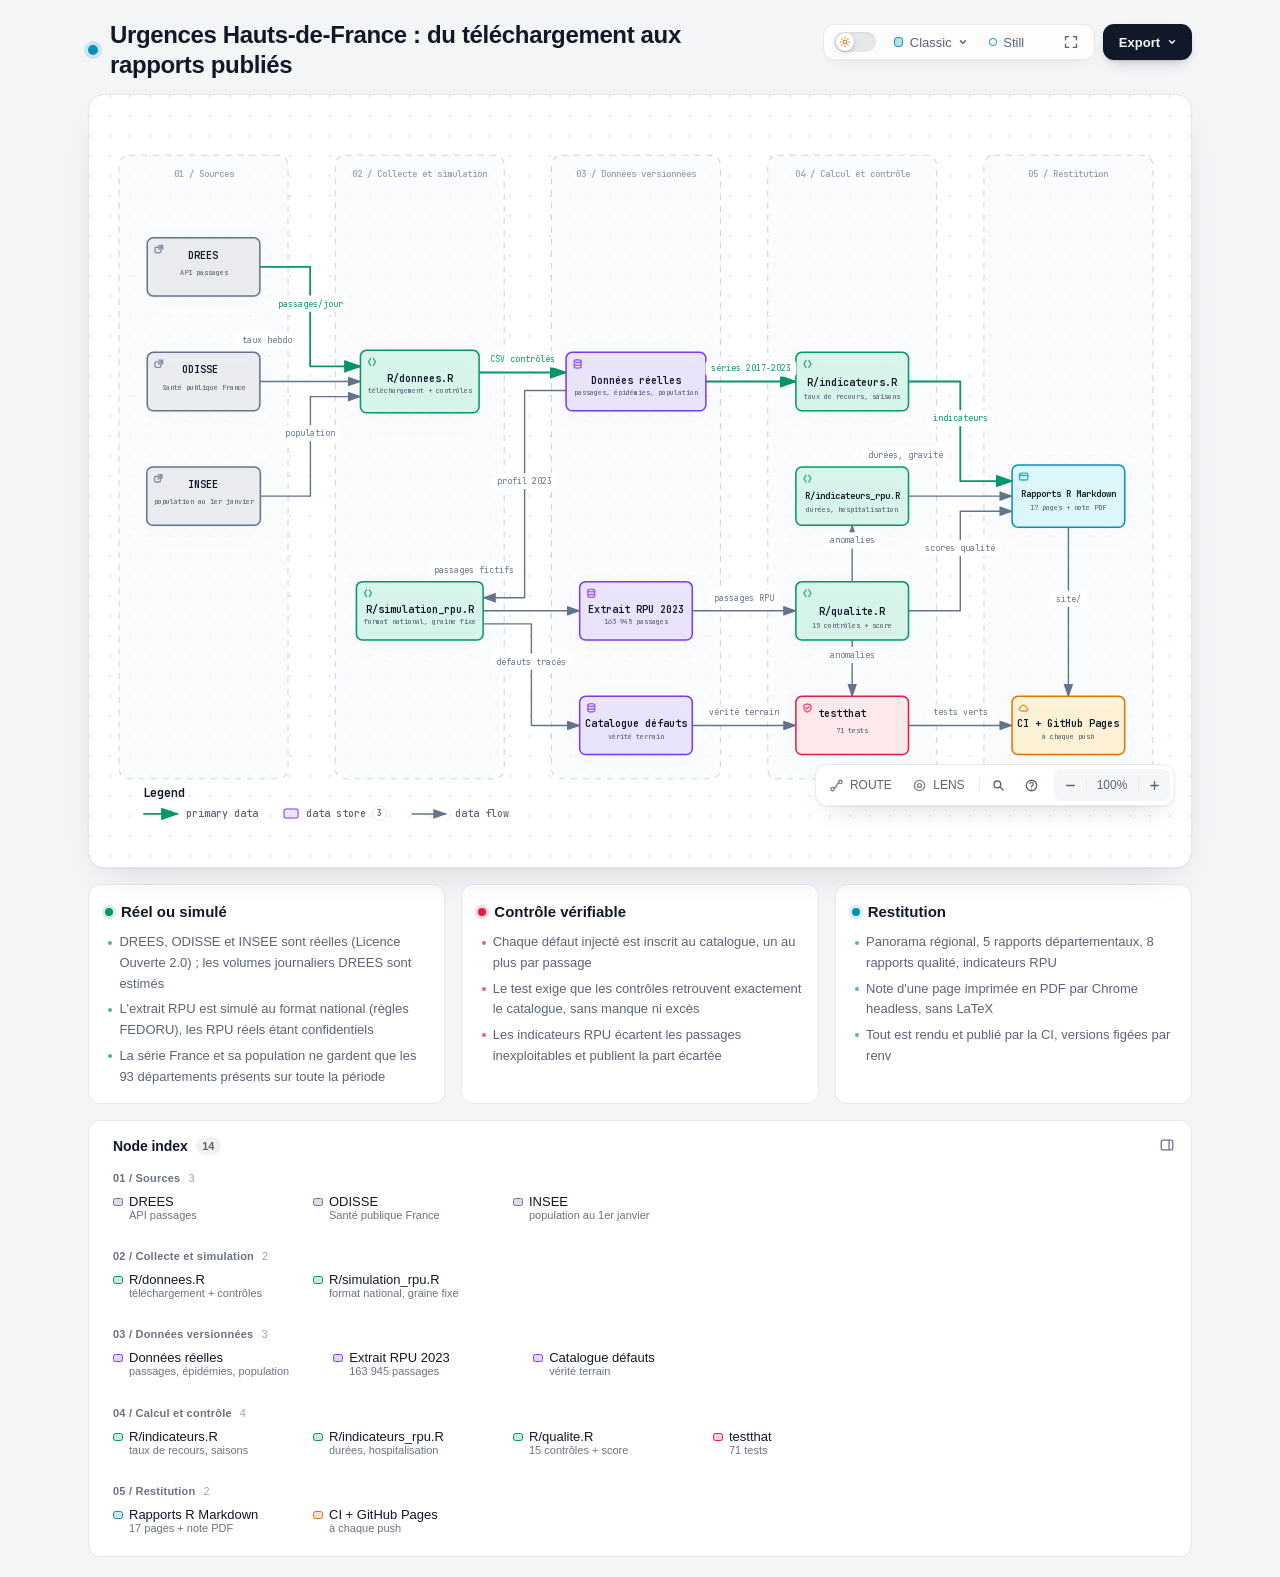
==== commit e33bbda2: "Schéma Archify : INSEE, indicateurs RPU, chiffres à jour (commit 73d4d24) Co-Authored-By: Claude Opu" ====
--- a/docs/architecture.html
+++ b/docs/architecture.html
@@ -5198,12 +5198,12 @@
       </div>
     </div>
 
-    <script id="archify-source-evidence-data" type="application/json">{"schemaVersion":1,"verified":true,"repository":{"url":"https://github.com/valentinratigniet-byte/projet-23-urgences-hdf-r","revision":"5447b0d0ea44b52c020fd7c278c3ea76c8f2cc7b","shortRevision":"5447b0d","label":"valentinratigniet-byte/projet-23-urgences-hdf-r","href":"https://github.com/valentinratigniet-byte/projet-23-urgences-hdf-r/tree/5447b0d0ea44b52c020fd7c278c3ea76c8f2cc7b"},"referenceCount":22,"nodes":{"drees":[{"path":"R/donnees.R","line":5,"endLine":8,"label":"URL de l'export DREES","href":"https://github.com/valentinratigniet-byte/projet-23-urgences-hdf-r/blob/5447b0d0ea44b52c020fd7c278c3ea76c8f2cc7b/R/donnees.R#L5-L8"}],"odisse":[{"path":"R/donnees.R","line":9,"endLine":14,"label":"URL et jeux ODISSE","href":"https://github.com/valentinratigniet-byte/projet-23-urgences-hdf-r/blob/5447b0d0ea44b52c020fd7c278c3ea76c8f2cc7b/R/donnees.R#L9-L14"}],"donnees":[{"path":"R/donnees.R","line":25,"endLine":45,"label":"lecture DREES et ODISSE","href":"https://github.com/valentinratigniet-byte/projet-23-urgences-hdf-r/blob/5447b0d0ea44b52c020fd7c278c3ea76c8f2cc7b/R/donnees.R#L25-L45"},{"path":"R/donnees.R","line":48,"endLine":69,"label":"contrôles d'entrée bloquants","href":"https://github.com/valentinratigniet-byte/projet-23-urgences-hdf-r/blob/5447b0d0ea44b52c020fd7c278c3ea76c8f2cc7b/R/donnees.R#L48-L69"},{"path":"scripts/01_donnees.R","line":4,"endLine":19,"label":"série France, filtre HDF","href":"https://github.com/valentinratigniet-byte/projet-23-urgences-hdf-r/blob/5447b0d0ea44b52c020fd7c278c3ea76c8f2cc7b/scripts/01_donnees.R#L4-L19"}],"simulation":[{"path":"R/simulation_rpu.R","line":41,"endLine":79,"label":"passages calés sur le profil réel","href":"https://github.com/valentinratigniet-byte/projet-23-urgences-hdf-r/blob/5447b0d0ea44b52c020fd7c278c3ea76c8f2cc7b/R/simulation_rpu.R#L41-L79"},{"path":"R/simulation_rpu.R","line":82,"endLine":121,"label":"injection tracée des défauts","href":"https://github.com/valentinratigniet-byte/projet-23-urgences-hdf-r/blob/5447b0d0ea44b52c020fd7c278c3ea76c8f2cc7b/R/simulation_rpu.R#L82-L121"},{"path":"scripts/02_simuler_rpu.R","line":4,"endLine":7,"label":"lit le profil 2023","href":"https://github.com/valentinratigniet-byte/projet-23-urgences-hdf-r/blob/5447b0d0ea44b52c020fd7c278c3ea76c8f2cc7b/scripts/02_simuler_rpu.R#L4-L7"}],"reels":[{"path":"scripts/01_donnees.R","line":21,"endLine":22,"label":"écriture des deux CSV","href":"https://github.com/valentinratigniet-byte/projet-23-urgences-hdf-r/blob/5447b0d0ea44b52c020fd7c278c3ea76c8f2cc7b/scripts/01_donnees.R#L21-L22"}],"rpu":[{"path":"scripts/02_simuler_rpu.R","line":9,"endLine":10,"label":"écriture de l'extrait","href":"https://github.com/valentinratigniet-byte/projet-23-urgences-hdf-r/blob/5447b0d0ea44b52c020fd7c278c3ea76c8f2cc7b/scripts/02_simuler_rpu.R#L9-L10"}],"catalogue":[{"path":"scripts/02_simuler_rpu.R","line":11,"label":"écriture du catalogue","href":"https://github.com/valentinratigniet-byte/projet-23-urgences-hdf-r/blob/5447b0d0ea44b52c020fd7c278c3ea76c8f2cc7b/scripts/02_simuler_rpu.R#L11"}],"indicateurs":[{"path":"R/indicateurs.R","line":5,"endLine":11,"label":"passages annuels et évolution","href":"https://github.com/valentinratigniet-byte/projet-23-urgences-hdf-r/blob/5447b0d0ea44b52c020fd7c278c3ea76c8f2cc7b/R/indicateurs.R#L5-L11"},{"path":"R/indicateurs.R","line":40,"endLine":46,"label":"rapprochement avec les épidémies","href":"https://github.com/valentinratigniet-byte/projet-23-urgences-hdf-r/blob/5447b0d0ea44b52c020fd7c278c3ea76c8f2cc7b/R/indicateurs.R#L40-L46"}],"qualite":[{"path":"R/qualite.R","line":26,"endLine":60,"label":"detecter_anomalies()","href":"https://github.com/valentinratigniet-byte/projet-23-urgences-hdf-r/blob/5447b0d0ea44b52c020fd7c278c3ea76c8f2cc7b/R/qualite.R#L26-L60"},{"path":"R/qualite.R","line":63,"endLine":87,"label":"indicateurs_qualite()","href":"https://github.com/valentinratigniet-byte/projet-23-urgences-hdf-r/blob/5447b0d0ea44b52c020fd7c278c3ea76c8f2cc7b/R/qualite.R#L63-L87"},{"path":"R/qualite.R","line":91,"endLine":97,"label":"actions_prioritaires()","href":"https://github.com/valentinratigniet-byte/projet-23-urgences-hdf-r/blob/5447b0d0ea44b52c020fd7c278c3ea76c8f2cc7b/R/qualite.R#L91-L97"}],"tests":[{"path":"tests/testthat/test-qualite.R","line":61,"endLine":72,"label":"catalogue retrouvé à l'identique","href":"https://github.com/valentinratigniet-byte/projet-23-urgences-hdf-r/blob/5447b0d0ea44b52c020fd7c278c3ea76c8f2cc7b/tests/testthat/test-qualite.R#L61-L72"},{"path":"scripts/tests.R","line":1,"endLine":2,"label":"échec bloquant","href":"https://github.com/valentinratigniet-byte/projet-23-urgences-hdf-r/blob/5447b0d0ea44b52c020fd7c278c3ea76c8f2cc7b/scripts/tests.R#L1-L2"}],"rapports":[{"path":"scripts/03_rapports.R","line":6,"endLine":12,"label":"rendu dans site/","href":"https://github.com/valentinratigniet-byte/projet-23-urgences-hdf-r/blob/5447b0d0ea44b52c020fd7c278c3ea76c8f2cc7b/scripts/03_rapports.R#L6-L12"},{"path":"scripts/03_rapports.R","line":20,"endLine":39,"label":"boucles dep / finess, PDF Chrome","href":"https://github.com/valentinratigniet-byte/projet-23-urgences-hdf-r/blob/5447b0d0ea44b52c020fd7c278c3ea76c8f2cc7b/scripts/03_rapports.R#L20-L39"}],"ci":[{"path":".github/workflows/ci.yml","line":32,"endLine":41,"label":"tests, simulation, rendu","href":"https://github.com/valentinratigniet-byte/projet-23-urgences-hdf-r/blob/5447b0d0ea44b52c020fd7c278c3ea76c8f2cc7b/.github/workflows/ci.yml#L32-L41"},{"path":".github/workflows/ci.yml","line":43,"endLine":57,"label":"déploiement Pages","href":"https://github.com/valentinratigniet-byte/projet-23-urgences-hdf-r/blob/5447b0d0ea44b52c020fd7c278c3ea76c8f2cc7b/.github/workflows/ci.yml#L43-L57"}]}}</script>
+    <script id="archify-source-evidence-data" type="application/json">{"schemaVersion":1,"verified":true,"repository":{"url":"https://github.com/valentinratigniet-byte/projet-23-urgences-hdf-r","revision":"73d4d24f7262cfbf58156009dbaa220541c1c587","shortRevision":"73d4d24","label":"valentinratigniet-byte/projet-23-urgences-hdf-r","href":"https://github.com/valentinratigniet-byte/projet-23-urgences-hdf-r/tree/73d4d24f7262cfbf58156009dbaa220541c1c587"},"referenceCount":25,"nodes":{"drees":[{"path":"R/donnees.R","line":5,"endLine":8,"label":"URL de l'export DREES","href":"https://github.com/valentinratigniet-byte/projet-23-urgences-hdf-r/blob/73d4d24f7262cfbf58156009dbaa220541c1c587/R/donnees.R#L5-L8"}],"odisse":[{"path":"R/donnees.R","line":9,"endLine":15,"label":"URL et jeux ODISSE","href":"https://github.com/valentinratigniet-byte/projet-23-urgences-hdf-r/blob/73d4d24f7262cfbf58156009dbaa220541c1c587/R/donnees.R#L9-L15"}],"insee":[{"path":"R/donnees.R","line":16,"label":"URL du fichier INSEE","href":"https://github.com/valentinratigniet-byte/projet-23-urgences-hdf-r/blob/73d4d24f7262cfbf58156009dbaa220541c1c587/R/donnees.R#L16"}],"donnees":[{"path":"R/donnees.R","line":27,"endLine":58,"label":"lecture DREES, ODISSE, INSEE","href":"https://github.com/valentinratigniet-byte/projet-23-urgences-hdf-r/blob/73d4d24f7262cfbf58156009dbaa220541c1c587/R/donnees.R#L27-L58"},{"path":"R/donnees.R","line":61,"endLine":92,"label":"contrôles d'entrée bloquants","href":"https://github.com/valentinratigniet-byte/projet-23-urgences-hdf-r/blob/73d4d24f7262cfbf58156009dbaa220541c1c587/R/donnees.R#L61-L92"},{"path":"scripts/01_donnees.R","line":4,"endLine":28,"label":"série France, filtre HDF, population","href":"https://github.com/valentinratigniet-byte/projet-23-urgences-hdf-r/blob/73d4d24f7262cfbf58156009dbaa220541c1c587/scripts/01_donnees.R#L4-L28"}],"simulation":[{"path":"R/simulation_rpu.R","line":50,"endLine":122,"label":"16 champs RPU, profil réel","href":"https://github.com/valentinratigniet-byte/projet-23-urgences-hdf-r/blob/73d4d24f7262cfbf58156009dbaa220541c1c587/R/simulation_rpu.R#L50-L122"},{"path":"R/simulation_rpu.R","line":126,"endLine":185,"label":"injection tracée des défauts","href":"https://github.com/valentinratigniet-byte/projet-23-urgences-hdf-r/blob/73d4d24f7262cfbf58156009dbaa220541c1c587/R/simulation_rpu.R#L126-L185"},{"path":"scripts/02_simuler_rpu.R","line":4,"endLine":7,"label":"lit le profil 2023","href":"https://github.com/valentinratigniet-byte/projet-23-urgences-hdf-r/blob/73d4d24f7262cfbf58156009dbaa220541c1c587/scripts/02_simuler_rpu.R#L4-L7"}],"reels":[{"path":"scripts/01_donnees.R","line":30,"endLine":32,"label":"écriture des trois CSV","href":"https://github.com/valentinratigniet-byte/projet-23-urgences-hdf-r/blob/73d4d24f7262cfbf58156009dbaa220541c1c587/scripts/01_donnees.R#L30-L32"}],"rpu":[{"path":"scripts/02_simuler_rpu.R","line":9,"endLine":10,"label":"écriture de l'extrait","href":"https://github.com/valentinratigniet-byte/projet-23-urgences-hdf-r/blob/73d4d24f7262cfbf58156009dbaa220541c1c587/scripts/02_simuler_rpu.R#L9-L10"}],"catalogue":[{"path":"scripts/02_simuler_rpu.R","line":11,"label":"écriture du catalogue","href":"https://github.com/valentinratigniet-byte/projet-23-urgences-hdf-r/blob/73d4d24f7262cfbf58156009dbaa220541c1c587/scripts/02_simuler_rpu.R#L11"}],"indicateurs":[{"path":"R/indicateurs.R","line":5,"endLine":17,"label":"passages annuels, taux de recours","href":"https://github.com/valentinratigniet-byte/projet-23-urgences-hdf-r/blob/73d4d24f7262cfbf58156009dbaa220541c1c587/R/indicateurs.R#L5-L17"},{"path":"R/indicateurs.R","line":46,"endLine":52,"label":"rapprochement avec les épidémies","href":"https://github.com/valentinratigniet-byte/projet-23-urgences-hdf-r/blob/73d4d24f7262cfbf58156009dbaa220541c1c587/R/indicateurs.R#L46-L52"}],"irpu":[{"path":"R/indicateurs_rpu.R","line":8,"endLine":45,"label":"indicateurs et part écartée","href":"https://github.com/valentinratigniet-byte/projet-23-urgences-hdf-r/blob/73d4d24f7262cfbf58156009dbaa220541c1c587/R/indicateurs_rpu.R#L8-L45"},{"path":"R/indicateurs_rpu.R","line":56,"endLine":66,"label":"classes de durée","href":"https://github.com/valentinratigniet-byte/projet-23-urgences-hdf-r/blob/73d4d24f7262cfbf58156009dbaa220541c1c587/R/indicateurs_rpu.R#L56-L66"}],"qualite":[{"path":"R/qualite.R","line":23,"endLine":51,"label":"lecture, heure d'hiver, âge","href":"https://github.com/valentinratigniet-byte/projet-23-urgences-hdf-r/blob/73d4d24f7262cfbf58156009dbaa220541c1c587/R/qualite.R#L23-L51"},{"path":"R/qualite.R","line":55,"endLine":100,"label":"detecter_anomalies()","href":"https://github.com/valentinratigniet-byte/projet-23-urgences-hdf-r/blob/73d4d24f7262cfbf58156009dbaa220541c1c587/R/qualite.R#L55-L100"},{"path":"R/qualite.R","line":103,"endLine":137,"label":"score et actions prioritaires","href":"https://github.com/valentinratigniet-byte/projet-23-urgences-hdf-r/blob/73d4d24f7262cfbf58156009dbaa220541c1c587/R/qualite.R#L103-L137"}],"tests":[{"path":"tests/testthat/test-qualite.R","line":63,"endLine":74,"label":"catalogue retrouvé à l'identique","href":"https://github.com/valentinratigniet-byte/projet-23-urgences-hdf-r/blob/73d4d24f7262cfbf58156009dbaa220541c1c587/tests/testthat/test-qualite.R#L63-L74"},{"path":"scripts/tests.R","line":1,"endLine":2,"label":"échec bloquant","href":"https://github.com/valentinratigniet-byte/projet-23-urgences-hdf-r/blob/73d4d24f7262cfbf58156009dbaa220541c1c587/scripts/tests.R#L1-L2"}],"rapports":[{"path":"scripts/03_rapports.R","line":6,"endLine":12,"label":"rendu dans site/","href":"https://github.com/valentinratigniet-byte/projet-23-urgences-hdf-r/blob/73d4d24f7262cfbf58156009dbaa220541c1c587/scripts/03_rapports.R#L6-L12"},{"path":"scripts/03_rapports.R","line":21,"endLine":41,"label":"boucles dep / finess, PDF Chrome","href":"https://github.com/valentinratigniet-byte/projet-23-urgences-hdf-r/blob/73d4d24f7262cfbf58156009dbaa220541c1c587/scripts/03_rapports.R#L21-L41"}],"ci":[{"path":".github/workflows/ci.yml","line":32,"endLine":41,"label":"tests, simulation, rendu","href":"https://github.com/valentinratigniet-byte/projet-23-urgences-hdf-r/blob/73d4d24f7262cfbf58156009dbaa220541c1c587/.github/workflows/ci.yml#L32-L41"},{"path":".github/workflows/ci.yml","line":43,"endLine":57,"label":"déploiement Pages","href":"https://github.com/valentinratigniet-byte/projet-23-urgences-hdf-r/blob/73d4d24f7262cfbf58156009dbaa220541c1c587/.github/workflows/ci.yml#L43-L57"}]}}</script>
     <script id="archify-i18n-data" type="application/json">{"locale":"en","messages":{"viewer.kind.frontend":"Frontend","viewer.kind.backend":"Backend","viewer.kind.database":"Database","viewer.kind.cloud":"Cloud","viewer.kind.security":"Security","viewer.kind.messagebus":"Message bus","viewer.kind.external":"External","viewer.kind.neutral":"Neutral","viewer.kind.node":"Node","viewer.kind.start":"Start","viewer.kind.active":"Active","viewer.kind.waiting":"Waiting","viewer.kind.decision":"Decision","viewer.kind.success":"Success","viewer.kind.failure":"Failure","viewer.toolbar.actions":"Diagram actions","viewer.theme.toggle.title":"Toggle theme (T)","viewer.theme.toggle":"Toggle color theme","viewer.theme.dark":"Dark","viewer.theme.light":"Light","viewer.preset.choose.title":"Choose visual style (S cycles)","viewer.preset.choose":"Choose visual style","viewer.preset.style":"Style","viewer.preset.menu":"Visual style","viewer.preset.identity":"Visual identity","viewer.preset.cycles":"to cycle","viewer.preset.classic":"Classic","viewer.preset.classic.short":"Classic","viewer.preset.classic.hint":"Stable technical default","viewer.preset.flow":"Signal Flow","viewer.preset.flow.short":"Flow","viewer.preset.flow.hint":"Motion-forward presentation","viewer.preset.blueprint":"Blueprint","viewer.preset.blueprint.hint":"Engineering review","viewer.preset.editorial":"Editorial","viewer.preset.editorial.hint":"Publication and launch notes","viewer.preset.badge.signalFlow":"SIGNAL FLOW","viewer.preset.badge.blueprint":"BLUEPRINT / REV 01","viewer.preset.badge.editorial":"EDITORIAL / FIELD NOTE","viewer.preset.badge.editorialPlate":"ARCHIFY / PLATE 04","viewer.preset.current":"Visual style: {style}. Choose visual style","viewer.motion.live":"Live","viewer.motion.still":"Still","viewer.motion.pause":"Pause motion","viewer.motion.resume":"Resume motion","viewer.motion.reduced":"Motion paused by reduced-motion preference","viewer.motion.hidden":"Motion paused while this page is hidden","viewer.motion.yielding":"Pause motion; currently yielding to {owner}","viewer.motion.yielding.title":"Live preview enabled · yielding to {owner}","viewer.owner.route":"Route Probe","viewer.owner.lens":"Semantic Lens","viewer.owner.relationship":"Relationship Preview","viewer.owner.intent":"Intent Trace","viewer.owner.focus":"semantic focus","viewer.owner.legend":"legend preview","viewer.owner.reader":"reader interaction","viewer.present.enter":"Enter presentation stage","viewer.present.enter.title":"Presentation stage (F)","viewer.present.exit":"Exit presentation stage","viewer.present.exit.title":"Exit presentation stage (F or Escape)","viewer.present.present":"Present","viewer.present.exit.label":"Exit","viewer.export.button":"Export","viewer.export.button.title":"Export diagram (E)","viewer.export.diagram":"Export diagram","viewer.export.menu":"Export","viewer.export.subtitle":"Portable, clean outputs","viewer.export.share":"Share","viewer.export.shareCard":"Share Card","viewer.export.routeShareCard":"Route Share Card","viewer.export.reachShareCard":"Reach Share Card","viewer.export.copyDiagram":"Copy diagram","viewer.export.clipboardPng":"PNG to clipboard","viewer.export.raster":"Raster images","viewer.export.image":"Image","viewer.export.lossless":"Lossless image","viewer.export.compact":"Compact image","viewer.export.modern":"Modern image","viewer.export.vectorMotion":"Vector and motion","viewer.export.vectorMotion.heading":"Vector \u0026 motion","viewer.export.editable":"Editable vector","viewer.export.svg.auto":"SVG · Auto","viewer.export.svg.auto.hint":"Matches host theme","viewer.export.svg.light":"SVG · Light","viewer.export.svg.light.hint":"Always light","viewer.export.svg.dark":"SVG · Dark","viewer.export.svg.dark.hint":"Always dark","viewer.export.motion6s":"6s motion","viewer.export.unsupported":"Not supported by this browser","viewer.export.clipboardUnsupported":"Clipboard image write not supported by this browser","viewer.export.clipboardUnsupported.short":"Clipboard image write not supported in this browser.","viewer.export.motionUnavailable":"Motion capture unavailable in this browser","viewer.export.webmUnavailable":"WebM unavailable in this browser","viewer.export.failed":"Export failed: {message}","viewer.export.unknownVariant":"Unknown Share Card variant: {variant}","viewer.export.routeRequired":"Trace a route before exporting a Route Share Card","viewer.export.reachRequired":"Trace authored reach before exporting a Reach Share Card","viewer.export.unknown":"unknown","viewer.export.routeFailed":"Route Share Card export failed: {message}","viewer.export.reachFailed":"Reach Share Card export failed: {message}","viewer.export.copyFailed":"Copy failed: {message}","viewer.export.copiedPng":"Copied PNG to clipboard","viewer.export.downloadedRoute":"Downloaded Route Share Card","viewer.export.downloadedReach":"Downloaded Reach Share Card","viewer.export.downloadedWebm":"Downloaded WebM","viewer.export.recording":"Recording 6 seconds of motion…","viewer.export.card.routeSummary.one":"Path: {source} → {target} · {count} step","viewer.export.card.routeSummary.other":"Path: {source} → {target} · {count} steps","viewer.export.card.reachSummary":"Authored {direction} from {origin} · {nodes} · {links} · max {hops}","viewer.export.card.node.one":"{count} node","viewer.export.card.node.other":"{count} nodes","viewer.export.card.link.one":"{count} link","viewer.export.card.link.other":"{count} links","viewer.export.card.hop.one":"{count} hop","viewer.export.card.hop.other":"{count} hops","viewer.export.card.routeBadge":"ARCHIFY · ROUTE · {hops}","viewer.export.card.reachBadge":"ARCHIFY · {direction} REACH","viewer.export.direction.upstream":"Upstream","viewer.export.direction.downstream":"Downstream","viewer.export.error.canvasUnavailable":"Canvas unavailable for {label}","viewer.export.error.contextUnavailable":"2D canvas context unavailable for {label}","viewer.export.error.toBlobUnavailable":"canvas.toBlob unavailable for {label}","viewer.export.error.toBlobNull":"canvas.toBlob returned no data for {label}","viewer.export.error.variantsCombined":"Share Card variants cannot be combined","viewer.export.error.viewerState":"Share Card export could not remove temporary viewer state","viewer.export.error.routeState":"Route Card export could not preserve the resolved route safely","viewer.export.error.reachState":"Reach Card export could not preserve authored reach safely","viewer.export.error.webmRequirements":"WebM motion export requires a trace animation and browser MediaRecorder support","viewer.export.error.mediaRecorder":"MediaRecorder failed","viewer.export.error.emptyWebm":"MediaRecorder produced an empty WebM","viewer.export.error.webmBackground":"SVG background could not be loaded for WebM export","viewer.guide.title":"Explore this system","viewer.focus.selectedNodes":"{count} selected nodes","viewer.guide.eyebrow":"Diagram guide","viewer.guide.close":"Close diagram guide","viewer.guide.inspecting":"Inspecting compiled semantics","viewer.guide.actions":"Diagram exploration actions","viewer.guide.find":"Find any node","viewer.guide.find.hint":"Search labels, responsibilities, kinds, and stable IDs.","viewer.guide.route":"Trace a route","viewer.guide.route.aria":"Trace a directed route","viewer.guide.route.hint":"Ask how two semantic nodes connect in authored direction.","viewer.guide.map":"See the whole system","viewer.guide.map.hint":"Open Semantic Radar with a live viewport and stable nodes.","viewer.guide.lens":"Compare semantic kinds","viewer.guide.lens.hint":"Count roles, reveal their traffic, and compare direct authored links.","viewer.guide.present":"Enter Presentation Stage","viewer.guide.present.hint":"Give the live diagram the viewport without changing export.","viewer.guide.shortcuts":"Additional keyboard shortcuts","viewer.guide.shortcut.export":"Export","viewer.guide.shortcut.theme":"Theme","viewer.guide.shortcut.style":"Style","viewer.guide.shortcut.reset":"Reset","viewer.guide.shortcut.zoomIn":"Zoom in","viewer.guide.shortcut.zoomOut":"Zoom out","viewer.guide.shortcut.close":"Close","viewer.guide.credit":"Find Archify useful? A star on GitHub helps","viewer.guide.star":"Star","viewer.guide.facts":"{nodes} · {relationships}","viewer.guide.fact.node.one":"{count} semantic node","viewer.guide.fact.node.other":"{count} semantic nodes","viewer.guide.fact.relationship.one":"{count} relationship","viewer.guide.fact.relationship.other":"{count} relationships","viewer.guide.open":"Open diagram guide","viewer.finder.title":"Find a node","viewer.finder.close":"Close node finder","viewer.finder.placeholder":"Search labels or IDs","viewer.finder.search":"Search diagram nodes","viewer.finder.results":"Diagram nodes","viewer.finder.empty":"No matching nodes","viewer.finder.result.focus":"Focus {label}","viewer.finder.result.routeStart":"Choose {label} as route start","viewer.finder.result.routeTarget":"Choose {label} as route destination, {links}","viewer.finder.status.empty":"No matching nodes","viewer.finder.status.count.one":"{count} matching node","viewer.finder.status.count.other":"{count} matching nodes","viewer.finder.noun.nodes":"nodes","viewer.finder.link.one":"{count} link","viewer.finder.link.other":"{count} links","viewer.finder.result.focus.one":"Focus {label}, {count} related connection","viewer.finder.result.focus.other":"Focus {label}, {count} related connections","viewer.finder.status.filtered":"{visible} of {available} {noun}","viewer.finder.status.all":"{available} {noun}","viewer.passport.eyebrow":"Semantic passport","viewer.passport.metadata":"Node metadata","viewer.passport.evidence":"Verified source evidence","viewer.passport.verified":"Verified source","viewer.passport.verificationScope":"Verified against local Git at the pinned revision. Remote access has not been checked.","viewer.passport.reach":"Authored reach","viewer.passport.reach.trace":"Trace authored reachability","viewer.passport.upstream":"Upstream","viewer.passport.downstream":"Downstream","viewer.passport.upstream.trace":"Trace upstream authored reachability","viewer.passport.downstream.trace":"Trace downstream authored reachability","viewer.passport.close":"Close semantic passport","viewer.passport.move":"Move semantic passport. Drag, use arrow keys, or press Home to reset.","viewer.passport.copy":"Copy link","viewer.passport.copy.focus":"Copy link to focused node","viewer.passport.relations":"Relations","viewer.passport.relations.show":"Show connected relationships","viewer.passport.relations.hide":"Hide connected relationships","viewer.passport.relations.list":"Connected relationships","viewer.passport.copyRelation":"Copy relation","viewer.passport.copyNode":"Copy node","viewer.passport.copyPinned":"Copy link to pinned relationship","viewer.passport.copySource":"Copy link to source node","viewer.passport.copy.focused.success":"Focused node link copied","viewer.passport.copy.pinned.success":"Pinned relationship link copied","viewer.passport.copy.focused.failed":"Could not copy focused node link","viewer.passport.copy.pinned.failed":"Could not copy pinned relationship link","viewer.passport.relationship.none":"No connected relationships","viewer.passport.relationship.count.one":"{count} relation","viewer.passport.relationship.count.other":"{count} relations","viewer.passport.relationship.show.one":"Show {count} connected relationship","viewer.passport.relationship.show.other":"Show {count} connected relationships","viewer.passport.relationship.summary":"{out} outgoing · {in} incoming{loops}","viewer.passport.relationship.loops":" · {count} loop","viewer.passport.relationship.explorer":"Direct relationship explorer","viewer.passport.relationship.help":"Use arrow keys to explore relationships. Press Enter or Space to pin details; Escape clears.","viewer.passport.relationship.loopsBack":"loops back","viewer.passport.relationship.connectsTo":"connects to","viewer.passport.relationship.connectsFrom":"connects from","viewer.passport.relationship.pinned":"Pinned relationship · {from} → {to} · {label}","viewer.passport.relationship.inspect":"Inspect relationship {index} of {total}: {from} to {to}, {label}. Press Enter for details.","viewer.passport.relationship.group.out":"Outgoing","viewer.passport.relationship.group.in":"Incoming","viewer.passport.relationship.group.loop":"Self loops","viewer.passport.relationship.row":"{group}: {relationship}, {neighbor}","viewer.passport.relationship.direction.out":"OUT →","viewer.passport.relationship.direction.in":"← IN","viewer.passport.relationship.direction.loop":"LOOP","viewer.passport.sourceCount.one":"{count} verified source reference","viewer.passport.sourceCount.other":"{count} verified source references","viewer.passport.repository.open":"Open verified repository revision {revision}","viewer.passport.source.open":"Open verified source {path} at revision {revision}","viewer.passport.source.openLink":"Open ↗","viewer.passport.reach.upstream.one":"Trace {count} upstream authored node","viewer.passport.reach.upstream.other":"Trace {count} upstream authored nodes","viewer.passport.reach.downstream.one":"Trace {count} downstream authored node","viewer.passport.reach.downstream.other":"Trace {count} downstream authored nodes","viewer.passport.reach.noUpstream":"No upstream authored nodes","viewer.passport.reach.noDownstream":"No downstream authored nodes","viewer.passport.reach.status":"{direction} · {nodes} nodes · {links} links · max {hops} hops","viewer.route.eyebrow":"Path","viewer.route.start":"Click where the path starts","viewer.route.start.find":"Find start","viewer.route.start.find.aria":"Find a route start","viewer.route.copy":"Copy link","viewer.route.copy.aria":"Copy link to traced route","viewer.route.clear":"Clear","viewer.route.clear.aria":"Clear route probe","viewer.route.traced":"Path","viewer.route.pickTwo":"Click two nodes on the diagram","viewer.route.pickOne":"Click a node on the diagram","viewer.route.controls":"Route journey controls","viewer.route.previous":"Previous route position","viewer.route.play":"Play route journey","viewer.route.pause":"Pause route journey","viewer.route.replay":"Replay route journey","viewer.route.next":"Next route position","viewer.route.journey":"Journey","viewer.route.pause.label":"Pause","viewer.route.replay.label":"Replay","viewer.route.overview":"Overview","viewer.route.overview.aria":"Show complete route overview","viewer.route.instructions":"Click a start, then an end. Paths follow the arrows.","viewer.route.destination":"Where does the path from {label} end?","viewer.route.destination.find":"Find target","viewer.route.destination.find.aria":"Find a reachable route destination","viewer.route.differentDestination":"Choose a different destination","viewer.route.distinct":"Pick two different nodes.","viewer.route.unreachable":"Cannot reach {label} from here","viewer.route.unreachable.detail":"{target} cannot be reached from {source} along the arrows. Pick a highlighted node.","viewer.route.start.instructions":"Next, pick the end. Only nodes you can reach will light up.","viewer.route.copy.success":"Traced route link copied","viewer.route.copy.failed":"Could not copy traced route link","viewer.route.position":"Route position {index} of {total}: {label}","viewer.route.step":"Step {index} of {total} · {phase} · {label}","viewer.route.motionRequired":"Automatic journey requires Live motion","viewer.route.trigger.clear":"Clear traced route","viewer.route.overview.status":"{nodes} · {hops} · shortest path","viewer.route.overview.node.one":"{count} node","viewer.route.overview.node.other":"{count} nodes","viewer.route.overview.hop.one":"{count} step","viewer.route.overview.hop.other":"{count} steps","viewer.route.phase.playing":"Playing","viewer.route.phase.complete":"Complete","viewer.route.phase.inspecting":"Inspecting","viewer.route.destination.count.one":"{count} reachable node is highlighted. Click it.","viewer.route.destination.count.other":"{count} reachable nodes are highlighted. Click one.","viewer.route.noOutgoing":"No arrows lead out of this node. Clear it and pick another start.","viewer.route.result.title":"{source} to {target}","viewer.route.finder.source.title":"Choose route start","viewer.route.finder.source.placeholder":"Search route sources","viewer.route.finder.source.empty":"No matching route sources","viewer.route.finder.source.results":"Nodes that can start a route","viewer.route.finder.source.noun":"route sources","viewer.route.finder.source.badge":"start","viewer.route.finder.target.title":"Destination from {label}","viewer.route.finder.target.placeholder":"Search reachable destinations","viewer.route.finder.target.empty":"No matching reachable destinations","viewer.route.finder.target.results":"Reachable route destinations","viewer.route.finder.target.noun":"reachable destinations","viewer.route.hop.one":"{count} hop","viewer.route.hop.other":"{count} hops","viewer.lens.eyebrow":"Semantic lens","viewer.lens.title":"Compare system roles","viewer.lens.close":"Close semantic lens","viewer.lens.instruction":"Choose up to two semantic kinds. One reveals its real traffic; two compare only direct authored relationships.","viewer.lens.kinds":"Semantic kinds","viewer.lens.choose":"Choose a kind to inspect its nodes and touching relationships.","viewer.lens.copy":"Copy link to semantic lens","viewer.lens.clear":"Clear semantic lens","viewer.lens.open":"Open semantic lens","viewer.lens.openActive":"Open active semantic lens","viewer.lens.legend":"Semantic legend","viewer.lens.legend.inspect.one":"Inspect {label}, {count} node","viewer.lens.legend.inspect.other":"Inspect {label}, {count} nodes","viewer.lens.kind.count.one":"{label}, {count} node","viewer.lens.kind.count.other":"{label}, {count} nodes","viewer.lens.compare.one":"{first} → {second}: {forward} · {second} → {first}: {reverse} · {count} direct relationship","viewer.lens.compare.other":"{first} → {second}: {forward} · {second} → {first}: {reverse} · {count} direct relationships","viewer.lens.single":"{nodes} · {relationships} · connected peers remain visible","viewer.lens.node.one":"{count} {label} node","viewer.lens.node.other":"{count} {label} nodes","viewer.lens.relationship.one":"{count} touching relationship","viewer.lens.relationship.other":"{count} touching relationships","viewer.radar.title":"Semantic radar","viewer.radar.building":"Building overview","viewer.radar.openFull":"Open full semantic radar","viewer.radar.open":"Open radar","viewer.radar.close":"Close semantic radar","viewer.radar.surface":"Diagram overview. Click a node to focus it, or use arrow keys to pan.","viewer.radar.click":"Click node","viewer.radar.drag":"Drag to pan","viewer.radar.space":"Semantic radar needs more MAP space.","viewer.radar.nodes":"Semantic diagram radar nodes","viewer.radar.focus":"Focus {label} from Semantic Radar","viewer.radar.status":"{count} nodes · {viewport}","viewer.radar.fullMap":"{count} nodes · full map","viewer.radar.compacted":"Radar compacted to avoid covering the Semantic Passport or MAP controls.","viewer.radar.cancelWaiting":"Cancel semantic radar waiting for more MAP space","viewer.radar.needsSpace":"Semantic radar needs more visible MAP space","viewer.radar.viewport.full":"full map","viewer.radar.viewport.width":"{percent}% width","viewer.radar.viewport.scale":"{percent}% viewport","viewer.nav.controls":"Diagram view controls","viewer.nav.route":"Trace a directed route","viewer.nav.route.title":"Trace route (R)","viewer.nav.route.short":"ROUTE","viewer.nav.radar":"Open semantic radar","viewer.nav.radar.title":"Semantic radar (M)","viewer.nav.radar.short":"MAP","viewer.nav.lens":"Open semantic lens","viewer.nav.lens.title":"Semantic lens (L)","viewer.nav.lens.short":"LENS","viewer.nav.find":"Find a node","viewer.nav.find.title":"Find a node (/)","viewer.outline.title":"Node index","viewer.rail.show":"Notes \u0026 index","viewer.rail.controls":"Side panel","viewer.rail.collapse":"Collapse side panel","viewer.rail.bottom":"Move panel below the diagram","viewer.rail.right":"Move panel beside the diagram","viewer.nav.guide":"Open diagram guide","viewer.nav.guide.title":"Diagram guide (?)","viewer.nav.zoomOut":"Zoom out","viewer.nav.zoomOut.title":"Zoom out (-)","viewer.nav.reset":"Reset diagram view","viewer.nav.reset.title":"Reset view (0)","viewer.nav.read":"READ","viewer.nav.zoomIn":"Zoom in","viewer.nav.zoomIn.title":"Zoom in (+)","viewer.nav.camera":"{hint}. Reset diagram view","viewer.nav.camera.title":"{semantic}{hint} · reset view (0)","viewer.nav.camera.semantic":"Semantic camera active · ","viewer.nav.level.map":"MAP","viewer.nav.level.read":"READ","viewer.nav.level.full":"FULL","viewer.nav.level.auto":"AUTO","viewer.nav.detail.map":"Zoom in to reveal relationship labels and node context","viewer.nav.detail.read":"Zoom in again to reveal tags and annotations","viewer.nav.detail.full":"Full diagram detail","viewer.intent.summary":"{label}. {out} outgoing, {in} incoming{loops}. {total} connections. Press Enter for details.","viewer.intent.loops":", {count} self loop","viewer.common.copied":"Copied","viewer.common.copyFailed":"Copy failed","viewer.common.copyLink":"Copy link","viewer.common.clear":"Clear","viewer.common.close":"Close"}}</script>
     <!-- Main Diagram -->
     <div class="diagram-container" data-detail-level="read"
          data-preset-badge-editorial-plate="ARCHIFY / PLATE 04">
-      <svg viewBox="0 0 1068 626" data-reader-fit="intrinsic-height" role="img" lang="en" aria-labelledby="archify-diagram-title archify-diagram-description" data-animation="trace" data-preset="classic" data-quality-profile="showcase" data-motion-choreography="stream">
+      <svg viewBox="0 0 1068 740" data-reader-fit="intrinsic-height" role="img" lang="en" aria-labelledby="archify-diagram-title archify-diagram-description" data-animation="trace" data-preset="classic" data-quality-profile="showcase" data-motion-choreography="stream">
         <title id="archify-diagram-title">Urgences Hauts-de-France : du téléchargement aux rapports publiés</title>
         <desc id="archify-diagram-description">A data-flow diagram generated by Archify.</desc>
         <!-- Definitions -->
@@ -5229,36 +5229,39 @@
         <rect width="100%" height="100%" fill="url(#grid)" />
 
         <!-- Data Stages -->
-        <rect data-graph-role="structural-frame" data-composition-frame-kind="stage" data-composition-frame-id="0" x="16" y="46" width="168" height="506" rx="10" class="c-lane" stroke-width="1"/>
+        <rect data-graph-role="structural-frame" data-composition-frame-kind="stage" data-composition-frame-id="0" x="16" y="46" width="168" height="620" rx="10" class="c-lane" stroke-width="1"/>
         <text x="100" y="68" class="t-dim" font-size="9" font-weight="600" text-anchor="middle">01 / Sources</text>
 
-        <rect data-graph-role="structural-frame" data-composition-frame-kind="stage" data-composition-frame-id="1" x="231" y="46" width="168" height="506" rx="10" class="c-lane" stroke-width="1"/>
+        <rect data-graph-role="structural-frame" data-composition-frame-kind="stage" data-composition-frame-id="1" x="231" y="46" width="168" height="620" rx="10" class="c-lane" stroke-width="1"/>
         <text x="315" y="68" class="t-dim" font-size="9" font-weight="600" text-anchor="middle">02 / Collecte et simulation</text>
 
-        <rect data-graph-role="structural-frame" data-composition-frame-kind="stage" data-composition-frame-id="2" x="446" y="46" width="168" height="506" rx="10" class="c-lane" stroke-width="1"/>
+        <rect data-graph-role="structural-frame" data-composition-frame-kind="stage" data-composition-frame-id="2" x="446" y="46" width="168" height="620" rx="10" class="c-lane" stroke-width="1"/>
         <text x="530" y="68" class="t-dim" font-size="9" font-weight="600" text-anchor="middle">03 / Données versionnées</text>
 
-        <rect data-graph-role="structural-frame" data-composition-frame-kind="stage" data-composition-frame-id="3" x="661" y="46" width="168" height="506" rx="10" class="c-lane" stroke-width="1"/>
+        <rect data-graph-role="structural-frame" data-composition-frame-kind="stage" data-composition-frame-id="3" x="661" y="46" width="168" height="620" rx="10" class="c-lane" stroke-width="1"/>
         <text x="745" y="68" class="t-dim" font-size="9" font-weight="600" text-anchor="middle">04 / Calcul et contrôle</text>
 
-        <rect data-graph-role="structural-frame" data-composition-frame-kind="stage" data-composition-frame-id="4" x="876" y="46" width="168" height="506" rx="10" class="c-lane" stroke-width="1"/>
+        <rect data-graph-role="structural-frame" data-composition-frame-kind="stage" data-composition-frame-id="4" x="876" y="46" width="168" height="620" rx="10" class="c-lane" stroke-width="1"/>
         <text x="960" y="68" class="t-dim" font-size="9" font-weight="600" text-anchor="middle">05 / Restitution</text>
 
         <!-- Flow paths -->
-        <path data-edge-from="drees" data-edge-to="donnees" data-edge-label="passages/jour" data-edge-key="0" data-edge-id="f-drees" data-composition-points="156,148;256,148" d="M 156 148 L 256 148" class="a-emphasis" data-animate="edge" style="--step:0" stroke-width="1.8" marker-end="url(#arrowhead-emphasis)"/>
-        <path data-edge-from="odisse" data-edge-to="donnees" data-edge-label="taux hebdo" data-edge-key="1" data-edge-id="f-odisse" data-composition-points="156,271;206,271;206,166;256,166" d="M 156 271 L 206 271 L 206 166 L 256 166" class="a-default" data-animate="edge" style="--step:1" stroke-width="1.4" marker-end="url(#arrowhead)"/>
-        <path data-edge-from="donnees" data-edge-to="reels" data-edge-label="CSV contrôlés" data-edge-key="2" data-edge-id="f-csv" data-composition-points="374,148;474,148" d="M 374 148 L 474 148" class="a-emphasis" data-animate="edge" style="--step:2" stroke-width="1.8" marker-end="url(#arrowhead-emphasis)"/>
-        <path data-edge-from="reels" data-edge-to="simulation" data-edge-label="profil 2023" data-edge-key="3" data-edge-id="f-profil" data-composition-points="474,166;422.5,166;422.5,372;371,372" d="M 474 166 L 422.5 166 L 422.5 372 L 371 372" class="a-default" data-animate="edge" style="--step:3" stroke-width="1.4" marker-end="url(#arrowhead)"/>
-        <path data-edge-from="simulation" data-edge-to="rpu" data-edge-label="passages fictifs" data-edge-key="4" data-edge-id="f-rpu" data-composition-points="371,385;474,385" d="M 371 385 L 474 385" class="a-default" data-animate="edge" style="--step:4" stroke-width="1.4" marker-end="url(#arrowhead)"/>
-        <path data-edge-from="simulation" data-edge-to="catalogue" data-edge-label="défauts tracés" data-edge-key="5" data-edge-id="f-cat" data-composition-points="371,398;422.5,398;422.5,499;474,499" d="M 371 398 L 422.5 398 L 422.5 499 L 474 499" class="a-default" data-animate="edge" style="--step:5" stroke-width="1.4" marker-end="url(#arrowhead)"/>
-        <path data-edge-from="reels" data-edge-to="indicateurs" data-edge-label="séries 2017-2023" data-edge-key="6" data-edge-id="f-series" data-composition-points="586,157;689,157" d="M 586 157 L 689 157" class="a-emphasis" data-animate="edge" style="--step:6" stroke-width="1.8" marker-end="url(#arrowhead-emphasis)"/>
-        <path data-edge-from="rpu" data-edge-to="qualite" data-edge-label="passages RPU" data-edge-key="7" data-edge-id="f-rpuq" data-composition-points="586,385;689,385" d="M 586 385 L 689 385" class="a-default" data-animate="edge" style="--step:7" stroke-width="1.4" marker-end="url(#arrowhead)"/>
-        <path data-edge-from="qualite" data-edge-to="tests" data-edge-label="anomalies" data-edge-key="8" data-edge-id="f-anom" data-composition-points="745,414;745,470" d="M 745 414 L 745 470" class="a-default" data-animate="edge" style="--step:8" stroke-width="1.4" marker-end="url(#arrowhead)"/>
-        <path data-edge-from="catalogue" data-edge-to="tests" data-edge-label="vérité terrain" data-edge-key="9" data-edge-id="f-verite" data-composition-points="586,499;689,499" d="M 586 499 L 689 499" class="a-default" data-animate="edge" style="--step:9" stroke-width="1.4" marker-end="url(#arrowhead)"/>
-        <path data-edge-from="indicateurs" data-edge-to="rapports" data-edge-label="indicateurs" data-edge-key="10" data-edge-id="f-ind" data-composition-points="801,157;852.5,157;852.5,262;904,262" d="M 801 157 L 852.5 157 L 852.5 262 L 904 262" class="a-emphasis" data-animate="edge" style="--step:10" stroke-width="1.8" marker-end="url(#arrowhead-emphasis)"/>
-        <path data-edge-from="qualite" data-edge-to="rapports" data-edge-label="scores qualité" data-edge-key="11" data-edge-id="f-score" data-composition-points="801,385;852.5,385;852.5,280;904,280" d="M 801 385 L 852.5 385 L 852.5 280 L 904 280" class="a-default" data-animate="edge" style="--step:11" stroke-width="1.4" marker-end="url(#arrowhead)"/>
-        <path data-edge-from="tests" data-edge-to="ci" data-edge-label="tests verts" data-edge-key="12" data-edge-id="f-verts" data-composition-points="801,499;904,499" d="M 801 499 L 904 499" class="a-default" data-animate="edge" style="--step:12" stroke-width="1.4" marker-end="url(#arrowhead)"/>
-        <path data-edge-from="rapports" data-edge-to="ci" data-edge-label="site/" data-edge-key="13" data-edge-id="f-site" data-composition-points="960,300;960,470" d="M 960 300 L 960 470" class="a-default" data-animate="edge" style="--step:12" stroke-width="1.4" marker-end="url(#arrowhead)"/>
+        <path data-edge-from="drees" data-edge-to="donnees" data-edge-label="passages/jour" data-edge-key="0" data-edge-id="f-drees" data-composition-points="156,157;206,157;206,256;256,256" d="M 156 157 L 206 157 L 206 256 L 256 256" class="a-emphasis" data-animate="edge" style="--step:0" stroke-width="1.8" marker-end="url(#arrowhead-emphasis)"/>
+        <path data-edge-from="odisse" data-edge-to="donnees" data-edge-label="taux hebdo" data-edge-key="1" data-edge-id="f-odisse" data-composition-points="156,271;256,271" d="M 156 271 L 256 271" class="a-default" data-animate="edge" style="--step:1" stroke-width="1.4" marker-end="url(#arrowhead)"/>
+        <path data-edge-from="insee" data-edge-to="donnees" data-edge-label="population" data-edge-key="2" data-edge-id="f-insee" data-composition-points="156.5,385;206.25,385;206.25,286;256,286" d="M 156.5 385 L 206.25 385 L 206.25 286 L 256 286" class="a-default" data-animate="edge" style="--step:2" stroke-width="1.4" marker-end="url(#arrowhead)"/>
+        <path data-edge-from="donnees" data-edge-to="reels" data-edge-label="CSV contrôlés" data-edge-key="3" data-edge-id="f-csv" data-composition-points="374,262;460.5,262" d="M 374 262 L 460.5 262" class="a-emphasis" data-animate="edge" style="--step:3" stroke-width="1.8" marker-end="url(#arrowhead-emphasis)"/>
+        <path data-edge-from="reels" data-edge-to="simulation" data-edge-label="profil 2023" data-edge-key="4" data-edge-id="f-profil" data-composition-points="460.5,280;419.25,280;419.25,486;378,486" d="M 460.5 280 L 419.25 280 L 419.25 486 L 378 486" class="a-default" data-animate="edge" style="--step:4" stroke-width="1.4" marker-end="url(#arrowhead)"/>
+        <path data-edge-from="simulation" data-edge-to="rpu" data-edge-label="passages fictifs" data-edge-key="5" data-edge-id="f-rpu" data-composition-points="378,499;474,499" d="M 378 499 L 474 499" class="a-default" data-animate="edge" style="--step:5" stroke-width="1.4" marker-end="url(#arrowhead)"/>
+        <path data-edge-from="simulation" data-edge-to="catalogue" data-edge-label="défauts tracés" data-edge-key="6" data-edge-id="f-cat" data-composition-points="378,512;426,512;426,613;474,613" d="M 378 512 L 426 512 L 426 613 L 474 613" class="a-default" data-animate="edge" style="--step:6" stroke-width="1.4" marker-end="url(#arrowhead)"/>
+        <path data-edge-from="reels" data-edge-to="indicateurs" data-edge-label="séries 2017-2023" data-edge-key="7" data-edge-id="f-series" data-composition-points="599.5,271;689,271" d="M 599.5 271 L 689 271" class="a-emphasis" data-animate="edge" style="--step:7" stroke-width="1.8" marker-end="url(#arrowhead-emphasis)"/>
+        <path data-edge-from="rpu" data-edge-to="qualite" data-edge-label="passages RPU" data-edge-key="8" data-edge-id="f-rpuq" data-composition-points="586,499;689,499" d="M 586 499 L 689 499" class="a-default" data-animate="edge" style="--step:8" stroke-width="1.4" marker-end="url(#arrowhead)"/>
+        <path data-edge-from="qualite" data-edge-to="irpu" data-edge-label="anomalies" data-edge-key="9" data-edge-id="f-ecartes" data-composition-points="745,470;745,414" d="M 745 470 L 745 414" class="a-default" data-animate="edge" style="--step:9" stroke-width="1.4" marker-end="url(#arrowhead)"/>
+        <path data-edge-from="qualite" data-edge-to="tests" data-edge-label="anomalies" data-edge-key="10" data-edge-id="f-anom" data-composition-points="745,528;745,584" d="M 745 528 L 745 584" class="a-default" data-animate="edge" style="--step:10" stroke-width="1.4" marker-end="url(#arrowhead)"/>
+        <path data-edge-from="catalogue" data-edge-to="tests" data-edge-label="vérité terrain" data-edge-key="11" data-edge-id="f-verite" data-composition-points="586,613;689,613" d="M 586 613 L 689 613" class="a-default" data-animate="edge" style="--step:11" stroke-width="1.4" marker-end="url(#arrowhead)"/>
+        <path data-edge-from="indicateurs" data-edge-to="rapports" data-edge-label="indicateurs" data-edge-key="12" data-edge-id="f-ind" data-composition-points="801,271;852.5,271;852.5,370;904,370" d="M 801 271 L 852.5 271 L 852.5 370 L 904 370" class="a-emphasis" data-animate="edge" style="--step:12" stroke-width="1.8" marker-end="url(#arrowhead-emphasis)"/>
+        <path data-edge-from="irpu" data-edge-to="rapports" data-edge-label="durées, gravité" data-edge-key="13" data-edge-id="f-irpu" data-composition-points="801,385;904,385" d="M 801 385 L 904 385" class="a-default" data-animate="edge" style="--step:12" stroke-width="1.4" marker-end="url(#arrowhead)"/>
+        <path data-edge-from="qualite" data-edge-to="rapports" data-edge-label="scores qualité" data-edge-key="14" data-edge-id="f-score" data-composition-points="801,499;852.5,499;852.5,400;904,400" d="M 801 499 L 852.5 499 L 852.5 400 L 904 400" class="a-default" data-animate="edge" style="--step:12" stroke-width="1.4" marker-end="url(#arrowhead)"/>
+        <path data-edge-from="tests" data-edge-to="ci" data-edge-label="tests verts" data-edge-key="15" data-edge-id="f-verts" data-composition-points="801,613;904,613" d="M 801 613 L 904 613" class="a-default" data-animate="edge" style="--step:12" stroke-width="1.4" marker-end="url(#arrowhead)"/>
+        <path data-edge-from="rapports" data-edge-to="ci" data-edge-label="site/" data-edge-key="16" data-edge-id="f-site" data-composition-points="960,416;960,584" d="M 960 416 L 960 584" class="a-default" data-animate="edge" style="--step:12" stroke-width="1.4" marker-end="url(#arrowhead)"/>
 
         <!-- Nodes -->
         <g id="node-drees" data-node-id="drees" data-node-label="DREES" tabindex="0" role="button" aria-label="Focus DREES, API passages, 01 / Sources" aria-pressed="false" data-node-kind="external" data-node-sublabel="API passages" data-node-tag="réel, estimé" data-node-context="01 / Sources">
@@ -5287,203 +5290,239 @@
         <text data-detail="fine" x="100" y="289" class="t-external" font-size="7" text-anchor="middle">réel, dès 2021</text>
         </g>
 
+        <g id="node-insee" data-node-id="insee" data-node-label="INSEE" tabindex="0" role="button" aria-label="Focus INSEE, population au 1er janvier, 01 / Sources" aria-pressed="false" data-node-kind="external" data-node-sublabel="population au 1er janvier" data-node-tag="réel" data-node-context="01 / Sources">
+          <title>INSEE · population au 1er janvier · 01 / Sources · réel</title>
+          <rect x="43.5" y="356" width="113" height="58" rx="6" class="c-mask"/>
+          <rect x="43.5" y="356" width="113" height="58" rx="6" class="c-external" data-animate="node" style="--step:2" stroke-width="1.5"/>
+          <g aria-hidden="true" data-semantic-sigil="external" class="semantic-sigil s-external" transform="translate(49.5 362) scale(0.6875)">
+            <rect x="2.5" y="5" width="8.5" height="8" rx="1.5"/>
+            <path d="M8 2.5h5.5V8M13.5 2.5 7.5 8.5"/>
+          </g>
+          <text data-node-label="" data-detail-anchor="" x="99.5" y="377" class="t-primary" font-size="10" font-weight="600" text-anchor="middle">INSEE</text>
+          <text data-detail="context" x="100" y="393" class="t-muted" font-size="7" text-anchor="middle">population au 1er janvier</text>
+        <text data-detail="fine" x="100" y="403" class="t-external" font-size="7" text-anchor="middle">réel</text>
+        </g>
+
         <g id="node-donnees" data-node-id="donnees" data-node-label="R/donnees.R" tabindex="0" role="button" aria-label="Focus R/donnees.R, téléchargement + contrôles, 02 / Collecte et simulation" aria-pressed="false" data-node-kind="backend" data-node-sublabel="téléchargement + contrôles" data-node-tag="stopifnot" data-node-context="02 / Collecte et simulation">
           <title>R/donnees.R · téléchargement + contrôles · 02 / Collecte et simulation · stopifnot</title>
-          <rect x="256" y="128" width="118" height="58" rx="6" class="c-mask"/>
-          <rect x="256" y="128" width="118" height="58" rx="6" class="c-backend" data-animate="node" style="--step:1" stroke-width="1.5"/>
-          <g aria-hidden="true" data-semantic-sigil="backend" class="semantic-sigil s-backend" transform="translate(262 134) scale(0.6875)">
+          <rect x="256" y="240" width="118" height="62" rx="6" class="c-mask"/>
+          <rect x="256" y="240" width="118" height="62" rx="6" class="c-backend" data-animate="node" style="--step:1" stroke-width="1.5"/>
+          <g aria-hidden="true" data-semantic-sigil="backend" class="semantic-sigil s-backend" transform="translate(262 246) scale(0.6875)">
             <path d="M6 3 3 8l3 5M10 3l3 5-3 5"/>
           </g>
-          <text data-node-label="" data-detail-anchor="" x="315" y="159" class="t-primary" font-size="10" font-weight="600" text-anchor="middle">R/donnees.R</text>
-          <text data-detail="context" x="315" y="170" class="t-muted" font-size="7" text-anchor="middle">téléchargement + contrôles</text>
-        <text data-detail="fine" x="315" y="180.1" class="t-backend" font-size="7" text-anchor="middle">stopifnot</text>
+          <text data-node-label="" data-detail-anchor="" x="315" y="271" class="t-primary" font-size="10" font-weight="600" text-anchor="middle">R/donnees.R</text>
+          <text data-detail="context" x="315" y="282" class="t-muted" font-size="7" text-anchor="middle">téléchargement + contrôles</text>
+        <text data-detail="fine" x="315" y="292.1" class="t-backend" font-size="7" text-anchor="middle">stopifnot</text>
         </g>
 
-        <g id="node-simulation" data-node-id="simulation" data-node-label="R/simulation_rpu.R" tabindex="0" role="button" aria-label="Focus R/simulation_rpu.R, graine fixe 2023, 02 / Collecte et simulation" aria-pressed="false" data-node-kind="backend" data-node-sublabel="graine fixe 2023" data-node-tag="simulé" data-node-context="02 / Collecte et simulation">
-          <title>R/simulation_rpu.R · graine fixe 2023 · 02 / Collecte et simulation · simulé</title>
-          <rect x="259" y="356" width="112" height="58" rx="6" class="c-mask"/>
-          <rect x="259" y="356" width="112" height="58" rx="6" class="c-backend" data-animate="node" style="--step:4" stroke-width="1.5"/>
-          <g aria-hidden="true" data-semantic-sigil="backend" class="semantic-sigil s-backend" transform="translate(265 362) scale(0.6875)">
+        <g id="node-simulation" data-node-id="simulation" data-node-label="R/simulation_rpu.R" tabindex="0" role="button" aria-label="Focus R/simulation_rpu.R, format national, graine fixe, 02 / Collecte et simulation" aria-pressed="false" data-node-kind="backend" data-node-sublabel="format national, graine fixe" data-node-tag="simulé" data-node-context="02 / Collecte et simulation">
+          <title>R/simulation_rpu.R · format national, graine fixe · 02 / Collecte et simulation · simulé</title>
+          <rect x="252" y="470" width="126" height="58" rx="6" class="c-mask"/>
+          <rect x="252" y="470" width="126" height="58" rx="6" class="c-backend" data-animate="node" style="--step:5" stroke-width="1.5"/>
+          <g aria-hidden="true" data-semantic-sigil="backend" class="semantic-sigil s-backend" transform="translate(258 476) scale(0.6875)">
             <path d="M6 3 3 8l3 5M10 3l3 5-3 5"/>
           </g>
-          <text data-node-label="" data-detail-anchor="" x="315" y="386.6" class="t-primary" font-size="9.6" font-weight="600" text-anchor="middle">R/simulation_rpu.R</text>
-          <text data-detail="context" x="315" y="397.5" class="t-muted" font-size="7" text-anchor="middle">graine fixe 2023</text>
-        <text data-detail="fine" x="315" y="407.6" class="t-backend" font-size="7" text-anchor="middle">simulé</text>
+          <text data-node-label="" data-detail-anchor="" x="315" y="501" class="t-primary" font-size="10" font-weight="600" text-anchor="middle">R/simulation_rpu.R</text>
+          <text data-detail="context" x="315" y="512" class="t-muted" font-size="7" text-anchor="middle">format national, graine fixe</text>
+        <text data-detail="fine" x="315" y="522.1" class="t-backend" font-size="7" text-anchor="middle">simulé</text>
         </g>
 
-        <g id="node-reels" data-node-id="reels" data-node-label="Données réelles" tabindex="0" role="button" aria-label="Focus Données réelles, passages + épidémies, 03 / Données versionnées" aria-pressed="false" data-node-kind="database" data-node-sublabel="passages + épidémies" data-node-tag="versionné" data-node-context="03 / Données versionnées">
-          <title>Données réelles · passages + épidémies · 03 / Données versionnées · versionné</title>
-          <rect x="474" y="128" width="112" height="58" rx="6" class="c-mask"/>
-          <rect x="474" y="128" width="112" height="58" rx="6" class="c-database" data-animate="node" style="--step:3" stroke-width="1.5"/>
-          <g aria-hidden="true" data-semantic-sigil="database" class="semantic-sigil s-database" transform="translate(480 134) scale(0.6875)">
+        <g id="node-reels" data-node-id="reels" data-node-label="Données réelles" tabindex="0" role="button" aria-label="Focus Données réelles, passages, épidémies, population, 03 / Données versionnées" aria-pressed="false" data-node-kind="database" data-node-sublabel="passages, épidémies, population" data-node-tag="versionné" data-node-context="03 / Données versionnées">
+          <title>Données réelles · passages, épidémies, population · 03 / Données versionnées · versionné</title>
+          <rect x="460.5" y="242" width="139" height="58" rx="6" class="c-mask"/>
+          <rect x="460.5" y="242" width="139" height="58" rx="6" class="c-database" data-animate="node" style="--step:4" stroke-width="1.5"/>
+          <g aria-hidden="true" data-semantic-sigil="database" class="semantic-sigil s-database" transform="translate(466.5 248) scale(0.6875)">
             <ellipse cx="8" cy="4" rx="5" ry="2"/>
             <path d="M3 4v8c0 1.1 2.2 2 5 2s5-.9 5-2V4M3 8c0 1.1 2.2 2 5 2s5-.9 5-2"/>
           </g>
-          <text data-node-label="" data-detail-anchor="" x="530" y="159" class="t-primary" font-size="10" font-weight="600" text-anchor="middle">Données réelles</text>
-          <text data-detail="context" x="530" y="170" class="t-muted" font-size="7" text-anchor="middle">passages + épidémies</text>
-        <text data-detail="fine" x="530" y="180.1" class="t-database" font-size="7" text-anchor="middle">versionné</text>
+          <text data-node-label="" data-detail-anchor="" x="530" y="273" class="t-primary" font-size="10" font-weight="600" text-anchor="middle">Données réelles</text>
+          <text data-detail="context" x="530" y="284" class="t-muted" font-size="7" text-anchor="middle">passages, épidémies, population</text>
+        <text data-detail="fine" x="530" y="294.1" class="t-database" font-size="7" text-anchor="middle">versionné</text>
         </g>
 
-        <g id="node-rpu" data-node-id="rpu" data-node-label="Extrait RPU 2023" tabindex="0" role="button" aria-label="Focus Extrait RPU 2023, 164 252 passages, 03 / Données versionnées" aria-pressed="false" data-node-kind="database" data-node-sublabel="164 252 passages" data-node-tag="csv.gz" data-node-context="03 / Données versionnées">
-          <title>Extrait RPU 2023 · 164 252 passages · 03 / Données versionnées · csv.gz</title>
-          <rect x="474" y="356" width="112" height="58" rx="6" class="c-mask"/>
-          <rect x="474" y="356" width="112" height="58" rx="6" class="c-database" data-animate="node" style="--step:5" stroke-width="1.5"/>
-          <g aria-hidden="true" data-semantic-sigil="database" class="semantic-sigil s-database" transform="translate(480 362) scale(0.6875)">
-            <ellipse cx="8" cy="4" rx="5" ry="2"/>
-            <path d="M3 4v8c0 1.1 2.2 2 5 2s5-.9 5-2V4M3 8c0 1.1 2.2 2 5 2s5-.9 5-2"/>
-          </g>
-          <text data-node-label="" data-detail-anchor="" x="530" y="387" class="t-primary" font-size="10" font-weight="600" text-anchor="middle">Extrait RPU 2023</text>
-          <text data-detail="context" x="530" y="398" class="t-muted" font-size="7" text-anchor="middle">164 252 passages</text>
-        <text data-detail="fine" x="530" y="408.1" class="t-database" font-size="7" text-anchor="middle">csv.gz</text>
-        </g>
-
-        <g id="node-catalogue" data-node-id="catalogue" data-node-label="Catalogue défauts" tabindex="0" role="button" aria-label="Focus Catalogue défauts, vérité terrain, 03 / Données versionnées" aria-pressed="false" data-node-kind="database" data-node-sublabel="vérité terrain" data-node-tag="23 596 lignes" data-node-context="03 / Données versionnées">
-          <title>Catalogue défauts · vérité terrain · 03 / Données versionnées · 23 596 lignes</title>
+        <g id="node-rpu" data-node-id="rpu" data-node-label="Extrait RPU 2023" tabindex="0" role="button" aria-label="Focus Extrait RPU 2023, 163 945 passages, 03 / Données versionnées" aria-pressed="false" data-node-kind="database" data-node-sublabel="163 945 passages" data-node-tag="csv.gz" data-node-context="03 / Données versionnées">
+          <title>Extrait RPU 2023 · 163 945 passages · 03 / Données versionnées · csv.gz</title>
           <rect x="474" y="470" width="112" height="58" rx="6" class="c-mask"/>
           <rect x="474" y="470" width="112" height="58" rx="6" class="c-database" data-animate="node" style="--step:6" stroke-width="1.5"/>
           <g aria-hidden="true" data-semantic-sigil="database" class="semantic-sigil s-database" transform="translate(480 476) scale(0.6875)">
             <ellipse cx="8" cy="4" rx="5" ry="2"/>
             <path d="M3 4v8c0 1.1 2.2 2 5 2s5-.9 5-2V4M3 8c0 1.1 2.2 2 5 2s5-.9 5-2"/>
           </g>
-          <text data-node-label="" data-detail-anchor="" x="530" y="501" class="t-primary" font-size="10" font-weight="600" text-anchor="middle">Catalogue défauts</text>
-          <text data-detail="context" x="530" y="512" class="t-muted" font-size="7" text-anchor="middle">vérité terrain</text>
-        <text data-detail="fine" x="530" y="522.1" class="t-database" font-size="7" text-anchor="middle">23 596 lignes</text>
+          <text data-node-label="" data-detail-anchor="" x="530" y="501" class="t-primary" font-size="10" font-weight="600" text-anchor="middle">Extrait RPU 2023</text>
+          <text data-detail="context" x="530" y="512" class="t-muted" font-size="7" text-anchor="middle">163 945 passages</text>
+        <text data-detail="fine" x="530" y="522.1" class="t-database" font-size="7" text-anchor="middle">csv.gz</text>
         </g>
 
-        <g id="node-indicateurs" data-node-id="indicateurs" data-node-label="R/indicateurs.R" tabindex="0" role="button" aria-label="Focus R/indicateurs.R, annuel, saisons, pics, 04 / Calcul et contrôle" aria-pressed="false" data-node-kind="backend" data-node-sublabel="annuel, saisons, pics" data-node-context="04 / Calcul et contrôle">
-          <title>R/indicateurs.R · annuel, saisons, pics · 04 / Calcul et contrôle</title>
-          <rect x="689" y="128" width="112" height="58" rx="6" class="c-mask"/>
-          <rect x="689" y="128" width="112" height="58" rx="6" class="c-backend" data-animate="node" style="--step:7" stroke-width="1.5"/>
-          <g aria-hidden="true" data-semantic-sigil="backend" class="semantic-sigil s-backend" transform="translate(695 134) scale(0.6875)">
+        <g id="node-catalogue" data-node-id="catalogue" data-node-label="Catalogue défauts" tabindex="0" role="button" aria-label="Focus Catalogue défauts, vérité terrain, 03 / Données versionnées" aria-pressed="false" data-node-kind="database" data-node-sublabel="vérité terrain" data-node-tag="24 757 lignes" data-node-context="03 / Données versionnées">
+          <title>Catalogue défauts · vérité terrain · 03 / Données versionnées · 24 757 lignes</title>
+          <rect x="474" y="584" width="112" height="58" rx="6" class="c-mask"/>
+          <rect x="474" y="584" width="112" height="58" rx="6" class="c-database" data-animate="node" style="--step:7" stroke-width="1.5"/>
+          <g aria-hidden="true" data-semantic-sigil="database" class="semantic-sigil s-database" transform="translate(480 590) scale(0.6875)">
+            <ellipse cx="8" cy="4" rx="5" ry="2"/>
+            <path d="M3 4v8c0 1.1 2.2 2 5 2s5-.9 5-2V4M3 8c0 1.1 2.2 2 5 2s5-.9 5-2"/>
+          </g>
+          <text data-node-label="" data-detail-anchor="" x="530" y="615" class="t-primary" font-size="10" font-weight="600" text-anchor="middle">Catalogue défauts</text>
+          <text data-detail="context" x="530" y="626" class="t-muted" font-size="7" text-anchor="middle">vérité terrain</text>
+        <text data-detail="fine" x="530" y="636.1" class="t-database" font-size="7" text-anchor="middle">24 757 lignes</text>
+        </g>
+
+        <g id="node-indicateurs" data-node-id="indicateurs" data-node-label="R/indicateurs.R" tabindex="0" role="button" aria-label="Focus R/indicateurs.R, taux de recours, saisons, 04 / Calcul et contrôle" aria-pressed="false" data-node-kind="backend" data-node-sublabel="taux de recours, saisons" data-node-context="04 / Calcul et contrôle">
+          <title>R/indicateurs.R · taux de recours, saisons · 04 / Calcul et contrôle</title>
+          <rect x="689" y="242" width="112" height="58" rx="6" class="c-mask"/>
+          <rect x="689" y="242" width="112" height="58" rx="6" class="c-backend" data-animate="node" style="--step:8" stroke-width="1.5"/>
+          <g aria-hidden="true" data-semantic-sigil="backend" class="semantic-sigil s-backend" transform="translate(695 248) scale(0.6875)">
             <path d="M6 3 3 8l3 5M10 3l3 5-3 5"/>
           </g>
-          <text data-node-label="" data-detail-anchor="" x="745" y="161" class="t-primary" font-size="10" font-weight="600" text-anchor="middle">R/indicateurs.R</text>
-          <text data-detail="context" x="745" y="174.4" class="t-muted" font-size="7" text-anchor="middle">annuel, saisons, pics</text>
+          <text data-node-label="" data-detail-anchor="" x="745" y="275" class="t-primary" font-size="10" font-weight="600" text-anchor="middle">R/indicateurs.R</text>
+          <text data-detail="context" x="745" y="288.4" class="t-muted" font-size="7" text-anchor="middle">taux de recours, saisons</text>
         </g>
 
-        <g id="node-qualite" data-node-id="qualite" data-node-label="R/qualite.R" tabindex="0" role="button" aria-label="Focus R/qualite.R, 12 contrôles + score, 04 / Calcul et contrôle" aria-pressed="false" data-node-kind="backend" data-node-sublabel="12 contrôles + score" data-node-context="04 / Calcul et contrôle">
-          <title>R/qualite.R · 12 contrôles + score · 04 / Calcul et contrôle</title>
+        <g id="node-irpu" data-node-id="irpu" data-node-label="R/indicateurs_rpu.R" tabindex="0" role="button" aria-label="Focus R/indicateurs_rpu.R, durées, hospitalisation, 04 / Calcul et contrôle" aria-pressed="false" data-node-kind="backend" data-node-sublabel="durées, hospitalisation" data-node-context="04 / Calcul et contrôle">
+          <title>R/indicateurs_rpu.R · durées, hospitalisation · 04 / Calcul et contrôle</title>
           <rect x="689" y="356" width="112" height="58" rx="6" class="c-mask"/>
-          <rect x="689" y="356" width="112" height="58" rx="6" class="c-backend" data-animate="node" style="--step:8" stroke-width="1.5"/>
+          <rect x="689" y="356" width="112" height="58" rx="6" class="c-backend" data-animate="node" style="--step:10" stroke-width="1.5"/>
           <g aria-hidden="true" data-semantic-sigil="backend" class="semantic-sigil s-backend" transform="translate(695 362) scale(0.6875)">
             <path d="M6 3 3 8l3 5M10 3l3 5-3 5"/>
           </g>
-          <text data-node-label="" data-detail-anchor="" x="745" y="389" class="t-primary" font-size="10" font-weight="600" text-anchor="middle">R/qualite.R</text>
-          <text data-detail="context" x="745" y="402.4" class="t-muted" font-size="7" text-anchor="middle">12 contrôles + score</text>
+          <text data-node-label="" data-detail-anchor="" x="745" y="388" class="t-primary" font-size="9.1" font-weight="600" text-anchor="middle">R/indicateurs_rpu.R</text>
+          <text data-detail="context" x="745" y="401.2" class="t-muted" font-size="7" text-anchor="middle">durées, hospitalisation</text>
         </g>
 
-        <g id="node-tests" data-node-id="tests" data-node-label="testthat" tabindex="0" role="button" aria-label="Focus testthat, 38 tests, 04 / Calcul et contrôle" aria-pressed="false" data-node-kind="security" data-node-sublabel="38 tests" data-node-tag="détection exacte" data-node-context="04 / Calcul et contrôle">
-          <title>testthat · 38 tests · 04 / Calcul et contrôle · détection exacte</title>
+        <g id="node-qualite" data-node-id="qualite" data-node-label="R/qualite.R" tabindex="0" role="button" aria-label="Focus R/qualite.R, 15 contrôles + score, 04 / Calcul et contrôle" aria-pressed="false" data-node-kind="backend" data-node-sublabel="15 contrôles + score" data-node-context="04 / Calcul et contrôle">
+          <title>R/qualite.R · 15 contrôles + score · 04 / Calcul et contrôle</title>
           <rect x="689" y="470" width="112" height="58" rx="6" class="c-mask"/>
-          <rect x="689" y="470" width="112" height="58" rx="6" class="c-security" data-animate="node" style="--step:9" stroke-width="1.5"/>
-          <g aria-hidden="true" data-semantic-sigil="security" class="semantic-sigil s-security" transform="translate(695 476) scale(0.6875)">
+          <rect x="689" y="470" width="112" height="58" rx="6" class="c-backend" data-animate="node" style="--step:9" stroke-width="1.5"/>
+          <g aria-hidden="true" data-semantic-sigil="backend" class="semantic-sigil s-backend" transform="translate(695 476) scale(0.6875)">
+            <path d="M6 3 3 8l3 5M10 3l3 5-3 5"/>
+          </g>
+          <text data-node-label="" data-detail-anchor="" x="745" y="503" class="t-primary" font-size="10" font-weight="600" text-anchor="middle">R/qualite.R</text>
+          <text data-detail="context" x="745" y="516.4" class="t-muted" font-size="7" text-anchor="middle">15 contrôles + score</text>
+        </g>
+
+        <g id="node-tests" data-node-id="tests" data-node-label="testthat" tabindex="0" role="button" aria-label="Focus testthat, 71 tests, 04 / Calcul et contrôle" aria-pressed="false" data-node-kind="security" data-node-sublabel="71 tests" data-node-tag="détection exacte" data-node-context="04 / Calcul et contrôle">
+          <title>testthat · 71 tests · 04 / Calcul et contrôle · détection exacte</title>
+          <rect x="689" y="584" width="112" height="58" rx="6" class="c-mask"/>
+          <rect x="689" y="584" width="112" height="58" rx="6" class="c-security" data-animate="node" style="--step:11" stroke-width="1.5"/>
+          <g aria-hidden="true" data-semantic-sigil="security" class="semantic-sigil s-security" transform="translate(695 590) scale(0.6875)">
             <path d="M8 2.2 13 4v3.5c0 3.1-1.8 5.4-5 6.5-3.2-1.1-5-3.4-5-6.5V4Z"/>
             <path d="m5.8 8 1.5 1.5 3-3"/>
           </g>
-          <text data-node-label="" data-detail-anchor="" x="735" y="491" class="t-primary" font-size="10" font-weight="600" text-anchor="middle">testthat</text>
-          <text data-detail="context" x="745" y="507" class="t-muted" font-size="7" text-anchor="middle">38 tests</text>
-        <text data-detail="fine" x="745" y="517" class="t-security" font-size="7" text-anchor="middle">détection exacte</text>
+          <text data-node-label="" data-detail-anchor="" x="735" y="605" class="t-primary" font-size="10" font-weight="600" text-anchor="middle">testthat</text>
+          <text data-detail="context" x="745" y="621" class="t-muted" font-size="7" text-anchor="middle">71 tests</text>
+        <text data-detail="fine" x="745" y="631" class="t-security" font-size="7" text-anchor="middle">détection exacte</text>
         </g>
 
-        <g id="node-rapports" data-node-id="rapports" data-node-label="Rapports R Markdown" tabindex="0" role="button" aria-label="Focus Rapports R Markdown, 16 pages + note PDF, 05 / Restitution" aria-pressed="false" data-node-kind="frontend" data-node-sublabel="16 pages + note PDF" data-node-tag="params" data-node-context="05 / Restitution">
-          <title>Rapports R Markdown · 16 pages + note PDF · 05 / Restitution · params</title>
-          <rect x="904" y="242" width="112" height="58" rx="6" class="c-mask"/>
-          <rect x="904" y="242" width="112" height="58" rx="6" class="c-frontend" data-animate="node" style="--step:11" stroke-width="1.5"/>
-          <g aria-hidden="true" data-semantic-sigil="frontend" class="semantic-sigil s-frontend" transform="translate(910 248) scale(0.6875)">
+        <g id="node-rapports" data-node-id="rapports" data-node-label="Rapports R Markdown" tabindex="0" role="button" aria-label="Focus Rapports R Markdown, 17 pages + note PDF, 05 / Restitution" aria-pressed="false" data-node-kind="frontend" data-node-sublabel="17 pages + note PDF" data-node-tag="params" data-node-context="05 / Restitution">
+          <title>Rapports R Markdown · 17 pages + note PDF · 05 / Restitution · params</title>
+          <rect x="904" y="354" width="112" height="62" rx="6" class="c-mask"/>
+          <rect x="904" y="354" width="112" height="62" rx="6" class="c-frontend" data-animate="node" style="--step:12" stroke-width="1.5"/>
+          <g aria-hidden="true" data-semantic-sigil="frontend" class="semantic-sigil s-frontend" transform="translate(910 360) scale(0.6875)">
             <rect x="2" y="3" width="12" height="10" rx="2"/>
             <path d="M2 6.5h12"/>
             <circle cx="4.1" cy="4.8" r=".7" class="sigil-fill"/>
             <circle cx="6.3" cy="4.8" r=".7" class="sigil-fill"/>
           </g>
-          <text data-node-label="" data-detail-anchor="" x="960" y="272.1" class="t-primary" font-size="9.1" font-weight="600" text-anchor="middle">Rapports R Markdown</text>
-          <text data-detail="context" x="960" y="282.9" class="t-muted" font-size="7" text-anchor="middle">16 pages + note PDF</text>
-        <text data-detail="fine" x="960" y="293" class="t-frontend" font-size="7" text-anchor="middle">params</text>
+          <text data-node-label="" data-detail-anchor="" x="960" y="386" class="t-primary" font-size="9.1" font-weight="600" text-anchor="middle">Rapports R Markdown</text>
+          <text data-detail="context" x="960" y="399.2" class="t-muted" font-size="7" text-anchor="middle">17 pages + note PDF</text>
+        <text data-detail="fine" x="960" y="411.7" class="t-frontend" font-size="7" text-anchor="middle">params</text>
         </g>
 
         <g id="node-ci" data-node-id="ci" data-node-label="CI + GitHub Pages" tabindex="0" role="button" aria-label="Focus CI + GitHub Pages, à chaque push, 05 / Restitution" aria-pressed="false" data-node-kind="cloud" data-node-sublabel="à chaque push" data-node-tag="Actions" data-node-context="05 / Restitution">
           <title>CI + GitHub Pages · à chaque push · 05 / Restitution · Actions</title>
-          <rect x="904" y="470" width="112" height="58" rx="6" class="c-mask"/>
-          <rect x="904" y="470" width="112" height="58" rx="6" class="c-cloud" data-animate="node" style="--step:12" stroke-width="1.5"/>
-          <g aria-hidden="true" data-semantic-sigil="cloud" class="semantic-sigil s-cloud" transform="translate(910 476) scale(0.6875)">
+          <rect x="904" y="584" width="112" height="58" rx="6" class="c-mask"/>
+          <rect x="904" y="584" width="112" height="58" rx="6" class="c-cloud" data-animate="node" style="--step:12" stroke-width="1.5"/>
+          <g aria-hidden="true" data-semantic-sigil="cloud" class="semantic-sigil s-cloud" transform="translate(910 590) scale(0.6875)">
             <path d="M4.3 12.5h7.3a2.4 2.4 0 0 0 .2-4.8 4 4 0 0 0-7.5-1.3A3.1 3.1 0 0 0 4.3 12.5Z"/>
           </g>
-          <text data-node-label="" data-detail-anchor="" x="960" y="501" class="t-primary" font-size="10" font-weight="600" text-anchor="middle">CI + GitHub Pages</text>
-          <text data-detail="context" x="960" y="512" class="t-muted" font-size="7" text-anchor="middle">à chaque push</text>
-        <text data-detail="fine" x="960" y="522.1" class="t-cloud" font-size="7" text-anchor="middle">Actions</text>
+          <text data-node-label="" data-detail-anchor="" x="960" y="615" class="t-primary" font-size="10" font-weight="600" text-anchor="middle">CI + GitHub Pages</text>
+          <text data-detail="context" x="960" y="626" class="t-muted" font-size="7" text-anchor="middle">à chaque push</text>
+        <text data-detail="fine" x="960" y="636.1" class="t-cloud" font-size="7" text-anchor="middle">Actions</text>
         </g>
 
         <!-- Flow labels -->
         <g data-detail="context" data-edge-from="drees" data-edge-to="donnees" data-edge-label="passages/jour" data-edge-key="0" data-edge-id="f-drees">
-          <rect x="168.15" y="127" width="75.7" height="16" rx="4" class="c-mask"/>
-          <text x="206" y="138" class="t-edge-emphasis" font-size="8" text-anchor="middle">passages/jour</text>
+          <rect x="168.15" y="185.5" width="75.7" height="16" rx="4" class="c-mask"/>
+          <text x="206" y="196.5" class="t-edge-emphasis" font-size="8" text-anchor="middle">passages/jour</text>
         </g>
         <g data-detail="context" data-edge-from="odisse" data-edge-to="donnees" data-edge-label="taux hebdo" data-edge-key="1" data-edge-id="f-odisse">
-          <rect x="175.5" y="197.5" width="61" height="16" rx="4" class="c-mask"/>
-          <text x="206" y="208.5" class="t-edge-default" font-size="8" text-anchor="middle">taux hebdo</text>
+          <rect x="133" y="222" width="61" height="16" rx="4" class="c-mask"/>
+          <text x="163.5" y="233" class="t-edge-default" font-size="8" text-anchor="middle">taux hebdo</text>
         </g>
-        <g data-detail="context" data-edge-from="donnees" data-edge-to="reels" data-edge-label="CSV contrôlés" data-edge-key="2" data-edge-id="f-csv">
-          <rect x="386.15" y="127" width="75.7" height="16" rx="4" class="c-mask"/>
-          <text x="424" y="138" class="t-edge-emphasis" font-size="8" text-anchor="middle">CSV contrôlés</text>
+        <g data-detail="context" data-edge-from="insee" data-edge-to="donnees" data-edge-label="population" data-edge-key="2" data-edge-id="f-insee">
+          <rect x="175.75" y="314.5" width="61" height="16" rx="4" class="c-mask"/>
+          <text x="206.25" y="325.5" class="t-edge-default" font-size="8" text-anchor="middle">population</text>
         </g>
-        <g data-detail="context" data-edge-from="reels" data-edge-to="simulation" data-edge-label="profil 2023" data-edge-key="3" data-edge-id="f-profil">
-          <rect x="389.55" y="248" width="65.9" height="16" rx="4" class="c-mask"/>
-          <text x="422.5" y="259" class="t-edge-default" font-size="8" text-anchor="middle">profil 2023</text>
+        <g data-detail="context" data-edge-from="donnees" data-edge-to="reels" data-edge-label="CSV contrôlés" data-edge-key="3" data-edge-id="f-csv">
+          <rect x="379.4" y="241" width="75.7" height="16" rx="4" class="c-mask"/>
+          <text x="417.25" y="252" class="t-edge-emphasis" font-size="8" text-anchor="middle">CSV contrôlés</text>
         </g>
-        <g data-detail="context" data-edge-from="simulation" data-edge-to="rpu" data-edge-label="passages fictifs" data-edge-key="4" data-edge-id="f-rpu">
-          <rect x="320.1" y="336" width="90.4" height="16" rx="4" class="c-mask"/>
-          <text x="365.3" y="347" class="t-edge-default" font-size="8" text-anchor="middle">passages fictifs</text>
+        <g data-detail="context" data-edge-from="reels" data-edge-to="simulation" data-edge-label="profil 2023" data-edge-key="4" data-edge-id="f-profil">
+          <rect x="386.3" y="362" width="65.9" height="16" rx="4" class="c-mask"/>
+          <text x="419.25" y="373" class="t-edge-default" font-size="8" text-anchor="middle">profil 2023</text>
         </g>
-        <g data-detail="context" data-edge-from="simulation" data-edge-to="catalogue" data-edge-label="défauts tracés" data-edge-key="5" data-edge-id="f-cat">
-          <rect x="382.2" y="427.5" width="80.6" height="16" rx="4" class="c-mask"/>
-          <text x="422.5" y="438.5" class="t-edge-default" font-size="8" text-anchor="middle">défauts tracés</text>
+        <g data-detail="context" data-edge-from="simulation" data-edge-to="rpu" data-edge-label="passages fictifs" data-edge-key="5" data-edge-id="f-rpu">
+          <rect x="323.6" y="450" width="90.4" height="16" rx="4" class="c-mask"/>
+          <text x="368.8" y="461" class="t-edge-default" font-size="8" text-anchor="middle">passages fictifs</text>
         </g>
-        <g data-detail="context" data-edge-from="reels" data-edge-to="indicateurs" data-edge-label="séries 2017-2023" data-edge-key="6" data-edge-id="f-series">
-          <rect x="592.3" y="136" width="90.4" height="16" rx="4" class="c-mask"/>
-          <text x="637.5" y="147" class="t-edge-emphasis" font-size="8" text-anchor="middle">séries 2017-2023</text>
+        <g data-detail="context" data-edge-from="simulation" data-edge-to="catalogue" data-edge-label="défauts tracés" data-edge-key="6" data-edge-id="f-cat">
+          <rect x="385.7" y="541.5" width="80.6" height="16" rx="4" class="c-mask"/>
+          <text x="426" y="552.5" class="t-edge-default" font-size="8" text-anchor="middle">défauts tracés</text>
         </g>
-        <g data-detail="context" data-edge-from="rpu" data-edge-to="qualite" data-edge-label="passages RPU" data-edge-key="7" data-edge-id="f-rpuq">
-          <rect x="602.1" y="364" width="70.8" height="16" rx="4" class="c-mask"/>
-          <text x="637.5" y="375" class="t-edge-default" font-size="8" text-anchor="middle">passages RPU</text>
+        <g data-detail="context" data-edge-from="reels" data-edge-to="indicateurs" data-edge-label="séries 2017-2023" data-edge-key="7" data-edge-id="f-series">
+          <rect x="599.05" y="250" width="90.4" height="16" rx="4" class="c-mask"/>
+          <text x="644.25" y="261" class="t-edge-emphasis" font-size="8" text-anchor="middle">séries 2017-2023</text>
         </g>
-        <g data-detail="context" data-edge-from="qualite" data-edge-to="tests" data-edge-label="anomalies" data-edge-key="8" data-edge-id="f-anom">
+        <g data-detail="context" data-edge-from="rpu" data-edge-to="qualite" data-edge-label="passages RPU" data-edge-key="8" data-edge-id="f-rpuq">
+          <rect x="602.1" y="478" width="70.8" height="16" rx="4" class="c-mask"/>
+          <text x="637.5" y="489" class="t-edge-default" font-size="8" text-anchor="middle">passages RPU</text>
+        </g>
+        <g data-detail="context" data-edge-from="qualite" data-edge-to="irpu" data-edge-label="anomalies" data-edge-key="9" data-edge-id="f-ecartes">
           <rect x="716.95" y="421" width="56.1" height="16" rx="4" class="c-mask"/>
           <text x="745" y="432" class="t-edge-default" font-size="8" text-anchor="middle">anomalies</text>
         </g>
-        <g data-detail="context" data-edge-from="catalogue" data-edge-to="tests" data-edge-label="vérité terrain" data-edge-key="9" data-edge-id="f-verite">
-          <rect x="597.2" y="478" width="80.6" height="16" rx="4" class="c-mask"/>
-          <text x="637.5" y="489" class="t-edge-default" font-size="8" text-anchor="middle">vérité terrain</text>
+        <g data-detail="context" data-edge-from="qualite" data-edge-to="tests" data-edge-label="anomalies" data-edge-key="10" data-edge-id="f-anom">
+          <rect x="716.95" y="535" width="56.1" height="16" rx="4" class="c-mask"/>
+          <text x="745" y="546" class="t-edge-default" font-size="8" text-anchor="middle">anomalies</text>
         </g>
-        <g data-detail="context" data-edge-from="indicateurs" data-edge-to="rapports" data-edge-label="indicateurs" data-edge-key="10" data-edge-id="f-ind">
-          <rect x="819.55" y="188.5" width="65.9" height="16" rx="4" class="c-mask"/>
-          <text x="852.5" y="199.5" class="t-edge-emphasis" font-size="8" text-anchor="middle">indicateurs</text>
+        <g data-detail="context" data-edge-from="catalogue" data-edge-to="tests" data-edge-label="vérité terrain" data-edge-key="11" data-edge-id="f-verite">
+          <rect x="597.2" y="592" width="80.6" height="16" rx="4" class="c-mask"/>
+          <text x="637.5" y="603" class="t-edge-default" font-size="8" text-anchor="middle">vérité terrain</text>
         </g>
-        <g data-detail="context" data-edge-from="qualite" data-edge-to="rapports" data-edge-label="scores qualité" data-edge-key="11" data-edge-id="f-score">
-          <rect x="812.2" y="311.5" width="80.6" height="16" rx="4" class="c-mask"/>
-          <text x="852.5" y="322.5" class="t-edge-default" font-size="8" text-anchor="middle">scores qualité</text>
+        <g data-detail="context" data-edge-from="indicateurs" data-edge-to="rapports" data-edge-label="indicateurs" data-edge-key="12" data-edge-id="f-ind">
+          <rect x="819.55" y="299.5" width="65.9" height="16" rx="4" class="c-mask"/>
+          <text x="852.5" y="310.5" class="t-edge-emphasis" font-size="8" text-anchor="middle">indicateurs</text>
         </g>
-        <g data-detail="context" data-edge-from="tests" data-edge-to="ci" data-edge-label="tests verts" data-edge-key="12" data-edge-id="f-verts">
-          <rect x="819.55" y="478" width="65.9" height="16" rx="4" class="c-mask"/>
-          <text x="852.5" y="489" class="t-edge-default" font-size="8" text-anchor="middle">tests verts</text>
+        <g data-detail="context" data-edge-from="irpu" data-edge-to="rapports" data-edge-label="durées, gravité" data-edge-key="13" data-edge-id="f-irpu">
+          <rect x="755" y="336" width="85.5" height="16" rx="4" class="c-mask"/>
+          <text x="797.75" y="347" class="t-edge-default" font-size="8" text-anchor="middle">durées, gravité</text>
         </g>
-        <g data-detail="context" data-edge-from="rapports" data-edge-to="ci" data-edge-label="site/" data-edge-key="13" data-edge-id="f-site">
-          <rect x="941.75" y="364" width="36.5" height="16" rx="4" class="c-mask"/>
-          <text x="960" y="375" class="t-edge-default" font-size="8" text-anchor="middle">site/</text>
+        <g data-detail="context" data-edge-from="qualite" data-edge-to="rapports" data-edge-label="scores qualité" data-edge-key="14" data-edge-id="f-score">
+          <rect x="812.2" y="428.5" width="80.6" height="16" rx="4" class="c-mask"/>
+          <text x="852.5" y="439.5" class="t-edge-default" font-size="8" text-anchor="middle">scores qualité</text>
+        </g>
+        <g data-detail="context" data-edge-from="tests" data-edge-to="ci" data-edge-label="tests verts" data-edge-key="15" data-edge-id="f-verts">
+          <rect x="819.55" y="592" width="65.9" height="16" rx="4" class="c-mask"/>
+          <text x="852.5" y="603" class="t-edge-default" font-size="8" text-anchor="middle">tests verts</text>
+        </g>
+        <g data-detail="context" data-edge-from="rapports" data-edge-to="ci" data-edge-label="site/" data-edge-key="16" data-edge-id="f-site">
+          <rect x="941.75" y="479" width="36.5" height="16" rx="4" class="c-mask"/>
+          <text x="960" y="490" class="t-edge-default" font-size="8" text-anchor="middle">site/</text>
         </g>
 
         <!-- Legend -->
         <g data-legend="" data-legend-bridge="">
-          <text x="40" y="570" class="t-primary" font-size="12" font-weight="650">Legend</text>
-          <g data-legend-semantic-kind="emphasis" data-legend-x="40" data-legend-baseline="590" data-legend-width="118">
-            <path d="M 40 587 L 74 587" class="a-emphasis" stroke-width="1.8" marker-end="url(#arrowhead-emphasis)"/>
-            <text x="83" y="590" class="t-muted" font-size="10" font-weight="500">primary data</text>
+          <text x="40" y="684" class="t-primary" font-size="12" font-weight="650">Legend</text>
+          <g data-legend-semantic-kind="emphasis" data-legend-x="40" data-legend-baseline="704" data-legend-width="118">
+            <path d="M 40 701 L 74 701" class="a-emphasis" stroke-width="1.8" marker-end="url(#arrowhead-emphasis)"/>
+            <text x="83" y="704" class="t-muted" font-size="10" font-weight="500">primary data</text>
           </g>
-          <g data-legend-semantic-kind="database" data-legend-kind="database" data-legend-label="data store" data-legend-x="180" data-legend-baseline="590" data-legend-width="105">
-            <rect x="180" y="582" width="14" height="9" rx="2" class="c-database" stroke-width="1"/>
-            <text x="202" y="590" class="t-muted" font-size="10" font-weight="500">data store</text>
+          <g data-legend-semantic-kind="database" data-legend-kind="database" data-legend-label="data store" data-legend-x="180" data-legend-baseline="704" data-legend-width="105">
+            <rect x="180" y="696" width="14" height="9" rx="2" class="c-database" stroke-width="1"/>
+            <text x="202" y="704" class="t-muted" font-size="10" font-weight="500">data store</text>
           </g>
-          <g data-legend-semantic-kind="default" data-legend-x="307" data-legend-baseline="590" data-legend-width="99">
-            <path d="M 307 587 L 341 587" class="a-default" stroke-width="1.4" marker-end="url(#arrowhead)"/>
-            <text x="350" y="590" class="t-muted" font-size="10" font-weight="500">data flow</text>
+          <g data-legend-semantic-kind="default" data-legend-x="307" data-legend-baseline="704" data-legend-width="99">
+            <path d="M 307 701 L 341 701" class="a-default" stroke-width="1.4" marker-end="url(#arrowhead)"/>
+            <text x="350" y="704" class="t-muted" font-size="10" font-weight="500">data flow</text>
           </g>
         </g>
       </svg>
@@ -5669,9 +5708,9 @@
           <h3>Réel ou simulé</h3>
         </div>
         <ul>
-          <li>DREES et ODISSE sont réelles (Licence Ouverte 2.0) ; les volumes journaliers DREES sont estimés</li>
-          <li>L&#39;extrait RPU est simulé, les RPU réels étant confidentiels ; seul son volume suit le profil réel 2023</li>
-          <li>La série France ne garde que les 93 départements présents sur toute la période</li>
+          <li>DREES, ODISSE et INSEE sont réelles (Licence Ouverte 2.0) ; les volumes journaliers DREES sont estimés</li>
+          <li>L&#39;extrait RPU est simulé au format national (règles FEDORU), les RPU réels étant confidentiels</li>
+          <li>La série France et sa population ne gardent que les 93 départements présents sur toute la période</li>
         </ul>
       </div>
 
@@ -5683,7 +5722,7 @@
         <ul>
           <li>Chaque défaut injecté est inscrit au catalogue, un au plus par passage</li>
           <li>Le test exige que les contrôles retrouvent exactement le catalogue, sans manque ni excès</li>
-          <li>La CI régénère la simulation et vérifie qu&#39;elle est identique au fichier versionné</li>
+          <li>Les indicateurs RPU écartent les passages inexploitables et publient la part écartée</li>
         </ul>
       </div>
 
@@ -5693,7 +5732,7 @@
           <h3>Restitution</h3>
         </div>
         <ul>
-          <li>Panorama régional, 5 rapports par département, 8 rapports qualité par établissement</li>
+          <li>Panorama régional, 5 rapports départementaux, 8 rapports qualité, indicateurs RPU</li>
           <li>Note d&#39;une page imprimée en PDF par Chrome headless, sans LaTeX</li>
           <li>Tout est rendu et publié par la CI, versions figées par renv</li>
         </ul>
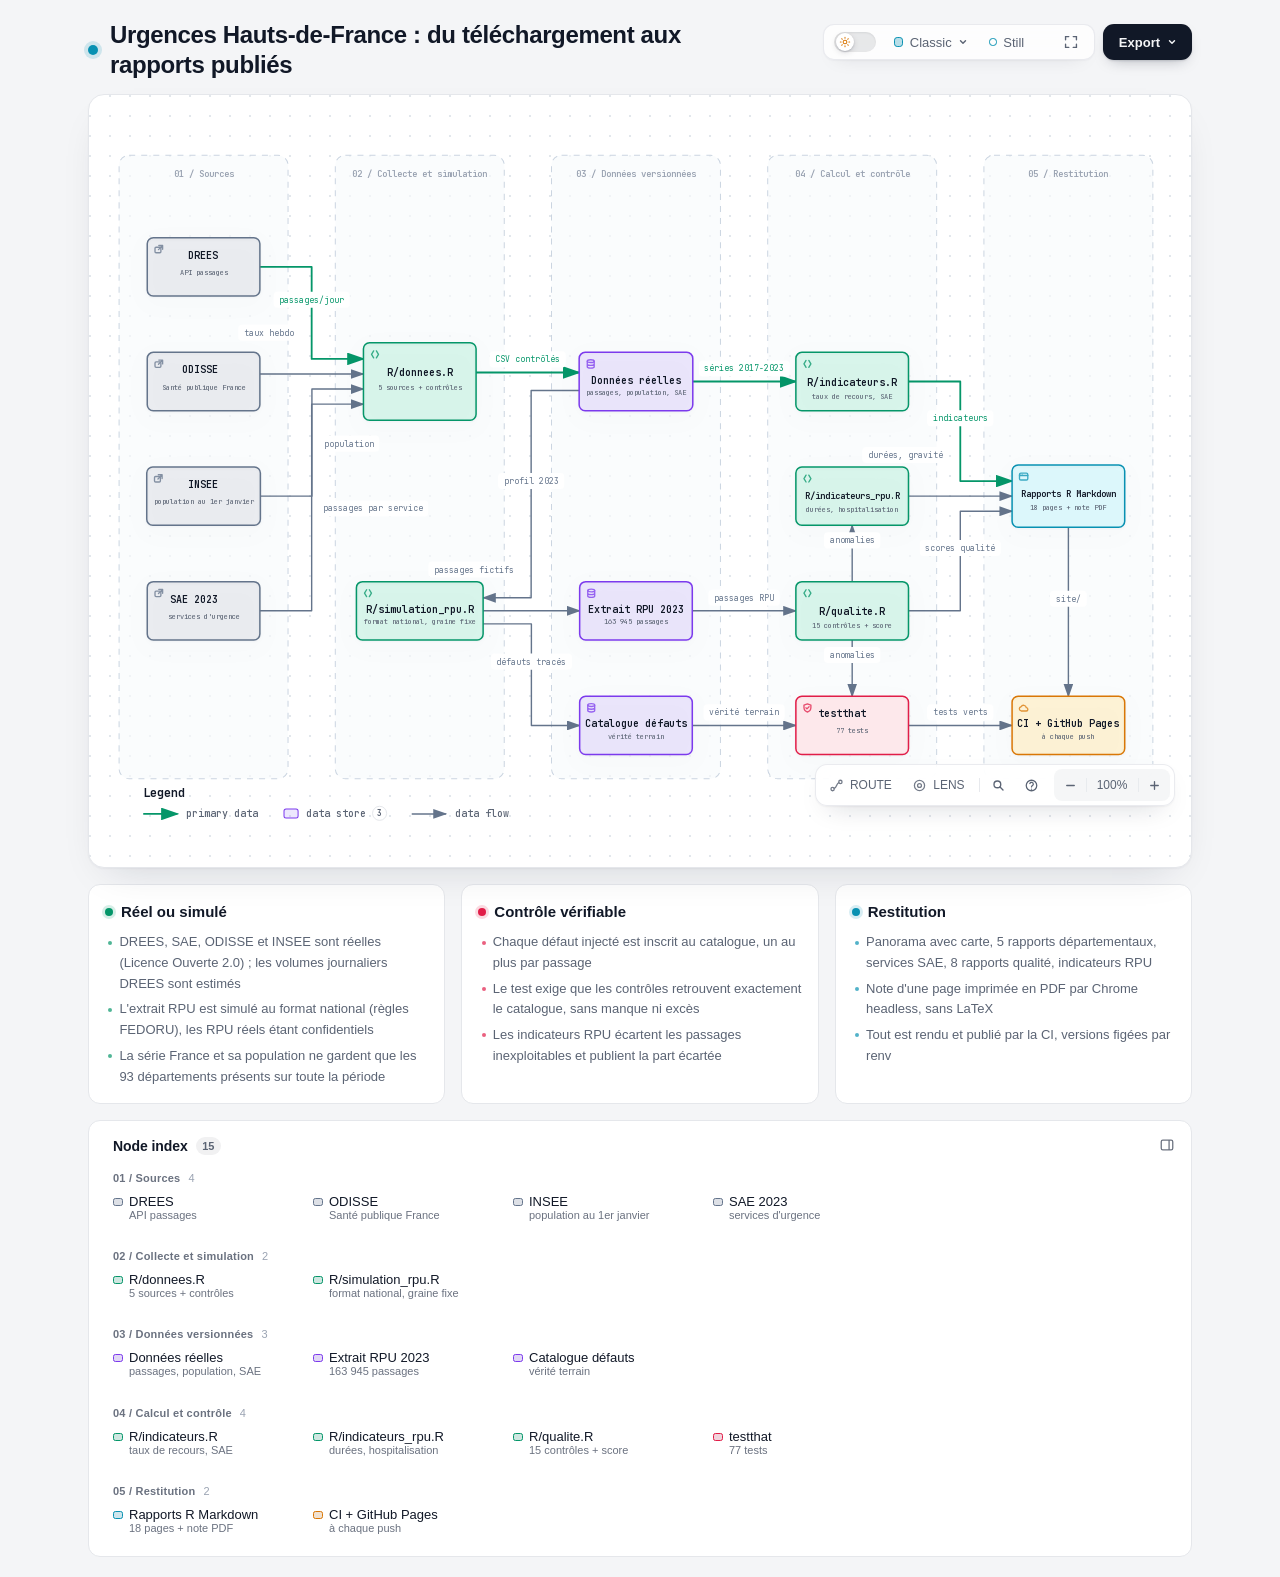
==== commit 4a9f128a: "Schéma Archify : source SAE 2023 (commit 1faa36f) Co-Authored-By: Claude Opus 5.5 <noreply@anthropic" ====
--- a/docs/architecture.html
+++ b/docs/architecture.html
@@ -5198,7 +5198,7 @@
       </div>
     </div>
 
-    <script id="archify-source-evidence-data" type="application/json">{"schemaVersion":1,"verified":true,"repository":{"url":"https://github.com/valentinratigniet-byte/projet-23-urgences-hdf-r","revision":"73d4d24f7262cfbf58156009dbaa220541c1c587","shortRevision":"73d4d24","label":"valentinratigniet-byte/projet-23-urgences-hdf-r","href":"https://github.com/valentinratigniet-byte/projet-23-urgences-hdf-r/tree/73d4d24f7262cfbf58156009dbaa220541c1c587"},"referenceCount":25,"nodes":{"drees":[{"path":"R/donnees.R","line":5,"endLine":8,"label":"URL de l'export DREES","href":"https://github.com/valentinratigniet-byte/projet-23-urgences-hdf-r/blob/73d4d24f7262cfbf58156009dbaa220541c1c587/R/donnees.R#L5-L8"}],"odisse":[{"path":"R/donnees.R","line":9,"endLine":15,"label":"URL et jeux ODISSE","href":"https://github.com/valentinratigniet-byte/projet-23-urgences-hdf-r/blob/73d4d24f7262cfbf58156009dbaa220541c1c587/R/donnees.R#L9-L15"}],"insee":[{"path":"R/donnees.R","line":16,"label":"URL du fichier INSEE","href":"https://github.com/valentinratigniet-byte/projet-23-urgences-hdf-r/blob/73d4d24f7262cfbf58156009dbaa220541c1c587/R/donnees.R#L16"}],"donnees":[{"path":"R/donnees.R","line":27,"endLine":58,"label":"lecture DREES, ODISSE, INSEE","href":"https://github.com/valentinratigniet-byte/projet-23-urgences-hdf-r/blob/73d4d24f7262cfbf58156009dbaa220541c1c587/R/donnees.R#L27-L58"},{"path":"R/donnees.R","line":61,"endLine":92,"label":"contrôles d'entrée bloquants","href":"https://github.com/valentinratigniet-byte/projet-23-urgences-hdf-r/blob/73d4d24f7262cfbf58156009dbaa220541c1c587/R/donnees.R#L61-L92"},{"path":"scripts/01_donnees.R","line":4,"endLine":28,"label":"série France, filtre HDF, population","href":"https://github.com/valentinratigniet-byte/projet-23-urgences-hdf-r/blob/73d4d24f7262cfbf58156009dbaa220541c1c587/scripts/01_donnees.R#L4-L28"}],"simulation":[{"path":"R/simulation_rpu.R","line":50,"endLine":122,"label":"16 champs RPU, profil réel","href":"https://github.com/valentinratigniet-byte/projet-23-urgences-hdf-r/blob/73d4d24f7262cfbf58156009dbaa220541c1c587/R/simulation_rpu.R#L50-L122"},{"path":"R/simulation_rpu.R","line":126,"endLine":185,"label":"injection tracée des défauts","href":"https://github.com/valentinratigniet-byte/projet-23-urgences-hdf-r/blob/73d4d24f7262cfbf58156009dbaa220541c1c587/R/simulation_rpu.R#L126-L185"},{"path":"scripts/02_simuler_rpu.R","line":4,"endLine":7,"label":"lit le profil 2023","href":"https://github.com/valentinratigniet-byte/projet-23-urgences-hdf-r/blob/73d4d24f7262cfbf58156009dbaa220541c1c587/scripts/02_simuler_rpu.R#L4-L7"}],"reels":[{"path":"scripts/01_donnees.R","line":30,"endLine":32,"label":"écriture des trois CSV","href":"https://github.com/valentinratigniet-byte/projet-23-urgences-hdf-r/blob/73d4d24f7262cfbf58156009dbaa220541c1c587/scripts/01_donnees.R#L30-L32"}],"rpu":[{"path":"scripts/02_simuler_rpu.R","line":9,"endLine":10,"label":"écriture de l'extrait","href":"https://github.com/valentinratigniet-byte/projet-23-urgences-hdf-r/blob/73d4d24f7262cfbf58156009dbaa220541c1c587/scripts/02_simuler_rpu.R#L9-L10"}],"catalogue":[{"path":"scripts/02_simuler_rpu.R","line":11,"label":"écriture du catalogue","href":"https://github.com/valentinratigniet-byte/projet-23-urgences-hdf-r/blob/73d4d24f7262cfbf58156009dbaa220541c1c587/scripts/02_simuler_rpu.R#L11"}],"indicateurs":[{"path":"R/indicateurs.R","line":5,"endLine":17,"label":"passages annuels, taux de recours","href":"https://github.com/valentinratigniet-byte/projet-23-urgences-hdf-r/blob/73d4d24f7262cfbf58156009dbaa220541c1c587/R/indicateurs.R#L5-L17"},{"path":"R/indicateurs.R","line":46,"endLine":52,"label":"rapprochement avec les épidémies","href":"https://github.com/valentinratigniet-byte/projet-23-urgences-hdf-r/blob/73d4d24f7262cfbf58156009dbaa220541c1c587/R/indicateurs.R#L46-L52"}],"irpu":[{"path":"R/indicateurs_rpu.R","line":8,"endLine":45,"label":"indicateurs et part écartée","href":"https://github.com/valentinratigniet-byte/projet-23-urgences-hdf-r/blob/73d4d24f7262cfbf58156009dbaa220541c1c587/R/indicateurs_rpu.R#L8-L45"},{"path":"R/indicateurs_rpu.R","line":56,"endLine":66,"label":"classes de durée","href":"https://github.com/valentinratigniet-byte/projet-23-urgences-hdf-r/blob/73d4d24f7262cfbf58156009dbaa220541c1c587/R/indicateurs_rpu.R#L56-L66"}],"qualite":[{"path":"R/qualite.R","line":23,"endLine":51,"label":"lecture, heure d'hiver, âge","href":"https://github.com/valentinratigniet-byte/projet-23-urgences-hdf-r/blob/73d4d24f7262cfbf58156009dbaa220541c1c587/R/qualite.R#L23-L51"},{"path":"R/qualite.R","line":55,"endLine":100,"label":"detecter_anomalies()","href":"https://github.com/valentinratigniet-byte/projet-23-urgences-hdf-r/blob/73d4d24f7262cfbf58156009dbaa220541c1c587/R/qualite.R#L55-L100"},{"path":"R/qualite.R","line":103,"endLine":137,"label":"score et actions prioritaires","href":"https://github.com/valentinratigniet-byte/projet-23-urgences-hdf-r/blob/73d4d24f7262cfbf58156009dbaa220541c1c587/R/qualite.R#L103-L137"}],"tests":[{"path":"tests/testthat/test-qualite.R","line":63,"endLine":74,"label":"catalogue retrouvé à l'identique","href":"https://github.com/valentinratigniet-byte/projet-23-urgences-hdf-r/blob/73d4d24f7262cfbf58156009dbaa220541c1c587/tests/testthat/test-qualite.R#L63-L74"},{"path":"scripts/tests.R","line":1,"endLine":2,"label":"échec bloquant","href":"https://github.com/valentinratigniet-byte/projet-23-urgences-hdf-r/blob/73d4d24f7262cfbf58156009dbaa220541c1c587/scripts/tests.R#L1-L2"}],"rapports":[{"path":"scripts/03_rapports.R","line":6,"endLine":12,"label":"rendu dans site/","href":"https://github.com/valentinratigniet-byte/projet-23-urgences-hdf-r/blob/73d4d24f7262cfbf58156009dbaa220541c1c587/scripts/03_rapports.R#L6-L12"},{"path":"scripts/03_rapports.R","line":21,"endLine":41,"label":"boucles dep / finess, PDF Chrome","href":"https://github.com/valentinratigniet-byte/projet-23-urgences-hdf-r/blob/73d4d24f7262cfbf58156009dbaa220541c1c587/scripts/03_rapports.R#L21-L41"}],"ci":[{"path":".github/workflows/ci.yml","line":32,"endLine":41,"label":"tests, simulation, rendu","href":"https://github.com/valentinratigniet-byte/projet-23-urgences-hdf-r/blob/73d4d24f7262cfbf58156009dbaa220541c1c587/.github/workflows/ci.yml#L32-L41"},{"path":".github/workflows/ci.yml","line":43,"endLine":57,"label":"déploiement Pages","href":"https://github.com/valentinratigniet-byte/projet-23-urgences-hdf-r/blob/73d4d24f7262cfbf58156009dbaa220541c1c587/.github/workflows/ci.yml#L43-L57"}]}}</script>
+    <script id="archify-source-evidence-data" type="application/json">{"schemaVersion":1,"verified":true,"repository":{"url":"https://github.com/valentinratigniet-byte/projet-23-urgences-hdf-r","revision":"1faa36f755990c6b0eecb7bb63fa29be12383f73","shortRevision":"1faa36f","label":"valentinratigniet-byte/projet-23-urgences-hdf-r","href":"https://github.com/valentinratigniet-byte/projet-23-urgences-hdf-r/tree/1faa36f755990c6b0eecb7bb63fa29be12383f73"},"referenceCount":28,"nodes":{"drees":[{"path":"R/donnees.R","line":5,"endLine":8,"label":"URL de l'export DREES","href":"https://github.com/valentinratigniet-byte/projet-23-urgences-hdf-r/blob/1faa36f755990c6b0eecb7bb63fa29be12383f73/R/donnees.R#L5-L8"}],"odisse":[{"path":"R/donnees.R","line":9,"endLine":15,"label":"URL et jeux ODISSE","href":"https://github.com/valentinratigniet-byte/projet-23-urgences-hdf-r/blob/1faa36f755990c6b0eecb7bb63fa29be12383f73/R/donnees.R#L9-L15"}],"insee":[{"path":"R/donnees.R","line":21,"label":"URL du fichier INSEE","href":"https://github.com/valentinratigniet-byte/projet-23-urgences-hdf-r/blob/1faa36f755990c6b0eecb7bb63fa29be12383f73/R/donnees.R#L21"}],"sae":[{"path":"R/donnees.R","line":16,"endLine":17,"label":"URL de la base SAE","href":"https://github.com/valentinratigniet-byte/projet-23-urgences-hdf-r/blob/1faa36f755990c6b0eecb7bb63fa29be12383f73/R/donnees.R#L16-L17"},{"path":"R/donnees.R","line":67,"endLine":82,"label":"lecture des services HDF","href":"https://github.com/valentinratigniet-byte/projet-23-urgences-hdf-r/blob/1faa36f755990c6b0eecb7bb63fa29be12383f73/R/donnees.R#L67-L82"}],"donnees":[{"path":"R/donnees.R","line":32,"endLine":98,"label":"lecture DREES, ODISSE, INSEE, SAE, contours","href":"https://github.com/valentinratigniet-byte/projet-23-urgences-hdf-r/blob/1faa36f755990c6b0eecb7bb63fa29be12383f73/R/donnees.R#L32-L98"},{"path":"R/donnees.R","line":101,"endLine":142,"label":"contrôles d'entrée bloquants","href":"https://github.com/valentinratigniet-byte/projet-23-urgences-hdf-r/blob/1faa36f755990c6b0eecb7bb63fa29be12383f73/R/donnees.R#L101-L142"},{"path":"scripts/01_donnees.R","line":4,"endLine":34,"label":"série France, filtre HDF, écriture","href":"https://github.com/valentinratigniet-byte/projet-23-urgences-hdf-r/blob/1faa36f755990c6b0eecb7bb63fa29be12383f73/scripts/01_donnees.R#L4-L34"}],"simulation":[{"path":"R/simulation_rpu.R","line":50,"endLine":122,"label":"16 champs RPU, profil réel","href":"https://github.com/valentinratigniet-byte/projet-23-urgences-hdf-r/blob/1faa36f755990c6b0eecb7bb63fa29be12383f73/R/simulation_rpu.R#L50-L122"},{"path":"R/simulation_rpu.R","line":126,"endLine":185,"label":"injection tracée des défauts","href":"https://github.com/valentinratigniet-byte/projet-23-urgences-hdf-r/blob/1faa36f755990c6b0eecb7bb63fa29be12383f73/R/simulation_rpu.R#L126-L185"},{"path":"scripts/02_simuler_rpu.R","line":4,"endLine":7,"label":"lit le profil 2023","href":"https://github.com/valentinratigniet-byte/projet-23-urgences-hdf-r/blob/1faa36f755990c6b0eecb7bb63fa29be12383f73/scripts/02_simuler_rpu.R#L4-L7"}],"reels":[{"path":"scripts/01_donnees.R","line":30,"endLine":34,"label":"écriture des cinq CSV","href":"https://github.com/valentinratigniet-byte/projet-23-urgences-hdf-r/blob/1faa36f755990c6b0eecb7bb63fa29be12383f73/scripts/01_donnees.R#L30-L34"}],"rpu":[{"path":"scripts/02_simuler_rpu.R","line":9,"endLine":10,"label":"écriture de l'extrait","href":"https://github.com/valentinratigniet-byte/projet-23-urgences-hdf-r/blob/1faa36f755990c6b0eecb7bb63fa29be12383f73/scripts/02_simuler_rpu.R#L9-L10"}],"catalogue":[{"path":"scripts/02_simuler_rpu.R","line":11,"label":"écriture du catalogue","href":"https://github.com/valentinratigniet-byte/projet-23-urgences-hdf-r/blob/1faa36f755990c6b0eecb7bb63fa29be12383f73/scripts/02_simuler_rpu.R#L11"}],"indicateurs":[{"path":"R/indicateurs.R","line":5,"endLine":17,"label":"passages annuels, taux de recours","href":"https://github.com/valentinratigniet-byte/projet-23-urgences-hdf-r/blob/1faa36f755990c6b0eecb7bb63fa29be12383f73/R/indicateurs.R#L5-L17"},{"path":"R/indicateurs.R","line":46,"endLine":52,"label":"rapprochement avec les épidémies","href":"https://github.com/valentinratigniet-byte/projet-23-urgences-hdf-r/blob/1faa36f755990c6b0eecb7bb63fa29be12383f73/R/indicateurs.R#L46-L52"},{"path":"R/indicateurs.R","line":57,"endLine":76,"label":"indicateurs SAE, rapprochement DREES","href":"https://github.com/valentinratigniet-byte/projet-23-urgences-hdf-r/blob/1faa36f755990c6b0eecb7bb63fa29be12383f73/R/indicateurs.R#L57-L76"}],"irpu":[{"path":"R/indicateurs_rpu.R","line":8,"endLine":45,"label":"indicateurs et part écartée","href":"https://github.com/valentinratigniet-byte/projet-23-urgences-hdf-r/blob/1faa36f755990c6b0eecb7bb63fa29be12383f73/R/indicateurs_rpu.R#L8-L45"},{"path":"R/indicateurs_rpu.R","line":56,"endLine":66,"label":"classes de durée","href":"https://github.com/valentinratigniet-byte/projet-23-urgences-hdf-r/blob/1faa36f755990c6b0eecb7bb63fa29be12383f73/R/indicateurs_rpu.R#L56-L66"}],"qualite":[{"path":"R/qualite.R","line":23,"endLine":51,"label":"lecture, heure d'hiver, âge","href":"https://github.com/valentinratigniet-byte/projet-23-urgences-hdf-r/blob/1faa36f755990c6b0eecb7bb63fa29be12383f73/R/qualite.R#L23-L51"},{"path":"R/qualite.R","line":55,"endLine":100,"label":"detecter_anomalies()","href":"https://github.com/valentinratigniet-byte/projet-23-urgences-hdf-r/blob/1faa36f755990c6b0eecb7bb63fa29be12383f73/R/qualite.R#L55-L100"},{"path":"R/qualite.R","line":103,"endLine":137,"label":"score et actions prioritaires","href":"https://github.com/valentinratigniet-byte/projet-23-urgences-hdf-r/blob/1faa36f755990c6b0eecb7bb63fa29be12383f73/R/qualite.R#L103-L137"}],"tests":[{"path":"tests/testthat/test-qualite.R","line":63,"endLine":74,"label":"catalogue retrouvé à l'identique","href":"https://github.com/valentinratigniet-byte/projet-23-urgences-hdf-r/blob/1faa36f755990c6b0eecb7bb63fa29be12383f73/tests/testthat/test-qualite.R#L63-L74"},{"path":"scripts/tests.R","line":1,"endLine":2,"label":"échec bloquant","href":"https://github.com/valentinratigniet-byte/projet-23-urgences-hdf-r/blob/1faa36f755990c6b0eecb7bb63fa29be12383f73/scripts/tests.R#L1-L2"}],"rapports":[{"path":"scripts/03_rapports.R","line":6,"endLine":12,"label":"rendu dans site/","href":"https://github.com/valentinratigniet-byte/projet-23-urgences-hdf-r/blob/1faa36f755990c6b0eecb7bb63fa29be12383f73/scripts/03_rapports.R#L6-L12"},{"path":"scripts/03_rapports.R","line":21,"endLine":42,"label":"boucles dep / finess, PDF Chrome","href":"https://github.com/valentinratigniet-byte/projet-23-urgences-hdf-r/blob/1faa36f755990c6b0eecb7bb63fa29be12383f73/scripts/03_rapports.R#L21-L42"}],"ci":[{"path":".github/workflows/ci.yml","line":32,"endLine":41,"label":"tests, simulation, rendu","href":"https://github.com/valentinratigniet-byte/projet-23-urgences-hdf-r/blob/1faa36f755990c6b0eecb7bb63fa29be12383f73/.github/workflows/ci.yml#L32-L41"},{"path":".github/workflows/ci.yml","line":43,"endLine":57,"label":"déploiement Pages","href":"https://github.com/valentinratigniet-byte/projet-23-urgences-hdf-r/blob/1faa36f755990c6b0eecb7bb63fa29be12383f73/.github/workflows/ci.yml#L43-L57"}]}}</script>
     <script id="archify-i18n-data" type="application/json">{"locale":"en","messages":{"viewer.kind.frontend":"Frontend","viewer.kind.backend":"Backend","viewer.kind.database":"Database","viewer.kind.cloud":"Cloud","viewer.kind.security":"Security","viewer.kind.messagebus":"Message bus","viewer.kind.external":"External","viewer.kind.neutral":"Neutral","viewer.kind.node":"Node","viewer.kind.start":"Start","viewer.kind.active":"Active","viewer.kind.waiting":"Waiting","viewer.kind.decision":"Decision","viewer.kind.success":"Success","viewer.kind.failure":"Failure","viewer.toolbar.actions":"Diagram actions","viewer.theme.toggle.title":"Toggle theme (T)","viewer.theme.toggle":"Toggle color theme","viewer.theme.dark":"Dark","viewer.theme.light":"Light","viewer.preset.choose.title":"Choose visual style (S cycles)","viewer.preset.choose":"Choose visual style","viewer.preset.style":"Style","viewer.preset.menu":"Visual style","viewer.preset.identity":"Visual identity","viewer.preset.cycles":"to cycle","viewer.preset.classic":"Classic","viewer.preset.classic.short":"Classic","viewer.preset.classic.hint":"Stable technical default","viewer.preset.flow":"Signal Flow","viewer.preset.flow.short":"Flow","viewer.preset.flow.hint":"Motion-forward presentation","viewer.preset.blueprint":"Blueprint","viewer.preset.blueprint.hint":"Engineering review","viewer.preset.editorial":"Editorial","viewer.preset.editorial.hint":"Publication and launch notes","viewer.preset.badge.signalFlow":"SIGNAL FLOW","viewer.preset.badge.blueprint":"BLUEPRINT / REV 01","viewer.preset.badge.editorial":"EDITORIAL / FIELD NOTE","viewer.preset.badge.editorialPlate":"ARCHIFY / PLATE 04","viewer.preset.current":"Visual style: {style}. Choose visual style","viewer.motion.live":"Live","viewer.motion.still":"Still","viewer.motion.pause":"Pause motion","viewer.motion.resume":"Resume motion","viewer.motion.reduced":"Motion paused by reduced-motion preference","viewer.motion.hidden":"Motion paused while this page is hidden","viewer.motion.yielding":"Pause motion; currently yielding to {owner}","viewer.motion.yielding.title":"Live preview enabled · yielding to {owner}","viewer.owner.route":"Route Probe","viewer.owner.lens":"Semantic Lens","viewer.owner.relationship":"Relationship Preview","viewer.owner.intent":"Intent Trace","viewer.owner.focus":"semantic focus","viewer.owner.legend":"legend preview","viewer.owner.reader":"reader interaction","viewer.present.enter":"Enter presentation stage","viewer.present.enter.title":"Presentation stage (F)","viewer.present.exit":"Exit presentation stage","viewer.present.exit.title":"Exit presentation stage (F or Escape)","viewer.present.present":"Present","viewer.present.exit.label":"Exit","viewer.export.button":"Export","viewer.export.button.title":"Export diagram (E)","viewer.export.diagram":"Export diagram","viewer.export.menu":"Export","viewer.export.subtitle":"Portable, clean outputs","viewer.export.share":"Share","viewer.export.shareCard":"Share Card","viewer.export.routeShareCard":"Route Share Card","viewer.export.reachShareCard":"Reach Share Card","viewer.export.copyDiagram":"Copy diagram","viewer.export.clipboardPng":"PNG to clipboard","viewer.export.raster":"Raster images","viewer.export.image":"Image","viewer.export.lossless":"Lossless image","viewer.export.compact":"Compact image","viewer.export.modern":"Modern image","viewer.export.vectorMotion":"Vector and motion","viewer.export.vectorMotion.heading":"Vector \u0026 motion","viewer.export.editable":"Editable vector","viewer.export.svg.auto":"SVG · Auto","viewer.export.svg.auto.hint":"Matches host theme","viewer.export.svg.light":"SVG · Light","viewer.export.svg.light.hint":"Always light","viewer.export.svg.dark":"SVG · Dark","viewer.export.svg.dark.hint":"Always dark","viewer.export.motion6s":"6s motion","viewer.export.unsupported":"Not supported by this browser","viewer.export.clipboardUnsupported":"Clipboard image write not supported by this browser","viewer.export.clipboardUnsupported.short":"Clipboard image write not supported in this browser.","viewer.export.motionUnavailable":"Motion capture unavailable in this browser","viewer.export.webmUnavailable":"WebM unavailable in this browser","viewer.export.failed":"Export failed: {message}","viewer.export.unknownVariant":"Unknown Share Card variant: {variant}","viewer.export.routeRequired":"Trace a route before exporting a Route Share Card","viewer.export.reachRequired":"Trace authored reach before exporting a Reach Share Card","viewer.export.unknown":"unknown","viewer.export.routeFailed":"Route Share Card export failed: {message}","viewer.export.reachFailed":"Reach Share Card export failed: {message}","viewer.export.copyFailed":"Copy failed: {message}","viewer.export.copiedPng":"Copied PNG to clipboard","viewer.export.downloadedRoute":"Downloaded Route Share Card","viewer.export.downloadedReach":"Downloaded Reach Share Card","viewer.export.downloadedWebm":"Downloaded WebM","viewer.export.recording":"Recording 6 seconds of motion…","viewer.export.card.routeSummary.one":"Path: {source} → {target} · {count} step","viewer.export.card.routeSummary.other":"Path: {source} → {target} · {count} steps","viewer.export.card.reachSummary":"Authored {direction} from {origin} · {nodes} · {links} · max {hops}","viewer.export.card.node.one":"{count} node","viewer.export.card.node.other":"{count} nodes","viewer.export.card.link.one":"{count} link","viewer.export.card.link.other":"{count} links","viewer.export.card.hop.one":"{count} hop","viewer.export.card.hop.other":"{count} hops","viewer.export.card.routeBadge":"ARCHIFY · ROUTE · {hops}","viewer.export.card.reachBadge":"ARCHIFY · {direction} REACH","viewer.export.direction.upstream":"Upstream","viewer.export.direction.downstream":"Downstream","viewer.export.error.canvasUnavailable":"Canvas unavailable for {label}","viewer.export.error.contextUnavailable":"2D canvas context unavailable for {label}","viewer.export.error.toBlobUnavailable":"canvas.toBlob unavailable for {label}","viewer.export.error.toBlobNull":"canvas.toBlob returned no data for {label}","viewer.export.error.variantsCombined":"Share Card variants cannot be combined","viewer.export.error.viewerState":"Share Card export could not remove temporary viewer state","viewer.export.error.routeState":"Route Card export could not preserve the resolved route safely","viewer.export.error.reachState":"Reach Card export could not preserve authored reach safely","viewer.export.error.webmRequirements":"WebM motion export requires a trace animation and browser MediaRecorder support","viewer.export.error.mediaRecorder":"MediaRecorder failed","viewer.export.error.emptyWebm":"MediaRecorder produced an empty WebM","viewer.export.error.webmBackground":"SVG background could not be loaded for WebM export","viewer.guide.title":"Explore this system","viewer.focus.selectedNodes":"{count} selected nodes","viewer.guide.eyebrow":"Diagram guide","viewer.guide.close":"Close diagram guide","viewer.guide.inspecting":"Inspecting compiled semantics","viewer.guide.actions":"Diagram exploration actions","viewer.guide.find":"Find any node","viewer.guide.find.hint":"Search labels, responsibilities, kinds, and stable IDs.","viewer.guide.route":"Trace a route","viewer.guide.route.aria":"Trace a directed route","viewer.guide.route.hint":"Ask how two semantic nodes connect in authored direction.","viewer.guide.map":"See the whole system","viewer.guide.map.hint":"Open Semantic Radar with a live viewport and stable nodes.","viewer.guide.lens":"Compare semantic kinds","viewer.guide.lens.hint":"Count roles, reveal their traffic, and compare direct authored links.","viewer.guide.present":"Enter Presentation Stage","viewer.guide.present.hint":"Give the live diagram the viewport without changing export.","viewer.guide.shortcuts":"Additional keyboard shortcuts","viewer.guide.shortcut.export":"Export","viewer.guide.shortcut.theme":"Theme","viewer.guide.shortcut.style":"Style","viewer.guide.shortcut.reset":"Reset","viewer.guide.shortcut.zoomIn":"Zoom in","viewer.guide.shortcut.zoomOut":"Zoom out","viewer.guide.shortcut.close":"Close","viewer.guide.credit":"Find Archify useful? A star on GitHub helps","viewer.guide.star":"Star","viewer.guide.facts":"{nodes} · {relationships}","viewer.guide.fact.node.one":"{count} semantic node","viewer.guide.fact.node.other":"{count} semantic nodes","viewer.guide.fact.relationship.one":"{count} relationship","viewer.guide.fact.relationship.other":"{count} relationships","viewer.guide.open":"Open diagram guide","viewer.finder.title":"Find a node","viewer.finder.close":"Close node finder","viewer.finder.placeholder":"Search labels or IDs","viewer.finder.search":"Search diagram nodes","viewer.finder.results":"Diagram nodes","viewer.finder.empty":"No matching nodes","viewer.finder.result.focus":"Focus {label}","viewer.finder.result.routeStart":"Choose {label} as route start","viewer.finder.result.routeTarget":"Choose {label} as route destination, {links}","viewer.finder.status.empty":"No matching nodes","viewer.finder.status.count.one":"{count} matching node","viewer.finder.status.count.other":"{count} matching nodes","viewer.finder.noun.nodes":"nodes","viewer.finder.link.one":"{count} link","viewer.finder.link.other":"{count} links","viewer.finder.result.focus.one":"Focus {label}, {count} related connection","viewer.finder.result.focus.other":"Focus {label}, {count} related connections","viewer.finder.status.filtered":"{visible} of {available} {noun}","viewer.finder.status.all":"{available} {noun}","viewer.passport.eyebrow":"Semantic passport","viewer.passport.metadata":"Node metadata","viewer.passport.evidence":"Verified source evidence","viewer.passport.verified":"Verified source","viewer.passport.verificationScope":"Verified against local Git at the pinned revision. Remote access has not been checked.","viewer.passport.reach":"Authored reach","viewer.passport.reach.trace":"Trace authored reachability","viewer.passport.upstream":"Upstream","viewer.passport.downstream":"Downstream","viewer.passport.upstream.trace":"Trace upstream authored reachability","viewer.passport.downstream.trace":"Trace downstream authored reachability","viewer.passport.close":"Close semantic passport","viewer.passport.move":"Move semantic passport. Drag, use arrow keys, or press Home to reset.","viewer.passport.copy":"Copy link","viewer.passport.copy.focus":"Copy link to focused node","viewer.passport.relations":"Relations","viewer.passport.relations.show":"Show connected relationships","viewer.passport.relations.hide":"Hide connected relationships","viewer.passport.relations.list":"Connected relationships","viewer.passport.copyRelation":"Copy relation","viewer.passport.copyNode":"Copy node","viewer.passport.copyPinned":"Copy link to pinned relationship","viewer.passport.copySource":"Copy link to source node","viewer.passport.copy.focused.success":"Focused node link copied","viewer.passport.copy.pinned.success":"Pinned relationship link copied","viewer.passport.copy.focused.failed":"Could not copy focused node link","viewer.passport.copy.pinned.failed":"Could not copy pinned relationship link","viewer.passport.relationship.none":"No connected relationships","viewer.passport.relationship.count.one":"{count} relation","viewer.passport.relationship.count.other":"{count} relations","viewer.passport.relationship.show.one":"Show {count} connected relationship","viewer.passport.relationship.show.other":"Show {count} connected relationships","viewer.passport.relationship.summary":"{out} outgoing · {in} incoming{loops}","viewer.passport.relationship.loops":" · {count} loop","viewer.passport.relationship.explorer":"Direct relationship explorer","viewer.passport.relationship.help":"Use arrow keys to explore relationships. Press Enter or Space to pin details; Escape clears.","viewer.passport.relationship.loopsBack":"loops back","viewer.passport.relationship.connectsTo":"connects to","viewer.passport.relationship.connectsFrom":"connects from","viewer.passport.relationship.pinned":"Pinned relationship · {from} → {to} · {label}","viewer.passport.relationship.inspect":"Inspect relationship {index} of {total}: {from} to {to}, {label}. Press Enter for details.","viewer.passport.relationship.group.out":"Outgoing","viewer.passport.relationship.group.in":"Incoming","viewer.passport.relationship.group.loop":"Self loops","viewer.passport.relationship.row":"{group}: {relationship}, {neighbor}","viewer.passport.relationship.direction.out":"OUT →","viewer.passport.relationship.direction.in":"← IN","viewer.passport.relationship.direction.loop":"LOOP","viewer.passport.sourceCount.one":"{count} verified source reference","viewer.passport.sourceCount.other":"{count} verified source references","viewer.passport.repository.open":"Open verified repository revision {revision}","viewer.passport.source.open":"Open verified source {path} at revision {revision}","viewer.passport.source.openLink":"Open ↗","viewer.passport.reach.upstream.one":"Trace {count} upstream authored node","viewer.passport.reach.upstream.other":"Trace {count} upstream authored nodes","viewer.passport.reach.downstream.one":"Trace {count} downstream authored node","viewer.passport.reach.downstream.other":"Trace {count} downstream authored nodes","viewer.passport.reach.noUpstream":"No upstream authored nodes","viewer.passport.reach.noDownstream":"No downstream authored nodes","viewer.passport.reach.status":"{direction} · {nodes} nodes · {links} links · max {hops} hops","viewer.route.eyebrow":"Path","viewer.route.start":"Click where the path starts","viewer.route.start.find":"Find start","viewer.route.start.find.aria":"Find a route start","viewer.route.copy":"Copy link","viewer.route.copy.aria":"Copy link to traced route","viewer.route.clear":"Clear","viewer.route.clear.aria":"Clear route probe","viewer.route.traced":"Path","viewer.route.pickTwo":"Click two nodes on the diagram","viewer.route.pickOne":"Click a node on the diagram","viewer.route.controls":"Route journey controls","viewer.route.previous":"Previous route position","viewer.route.play":"Play route journey","viewer.route.pause":"Pause route journey","viewer.route.replay":"Replay route journey","viewer.route.next":"Next route position","viewer.route.journey":"Journey","viewer.route.pause.label":"Pause","viewer.route.replay.label":"Replay","viewer.route.overview":"Overview","viewer.route.overview.aria":"Show complete route overview","viewer.route.instructions":"Click a start, then an end. Paths follow the arrows.","viewer.route.destination":"Where does the path from {label} end?","viewer.route.destination.find":"Find target","viewer.route.destination.find.aria":"Find a reachable route destination","viewer.route.differentDestination":"Choose a different destination","viewer.route.distinct":"Pick two different nodes.","viewer.route.unreachable":"Cannot reach {label} from here","viewer.route.unreachable.detail":"{target} cannot be reached from {source} along the arrows. Pick a highlighted node.","viewer.route.start.instructions":"Next, pick the end. Only nodes you can reach will light up.","viewer.route.copy.success":"Traced route link copied","viewer.route.copy.failed":"Could not copy traced route link","viewer.route.position":"Route position {index} of {total}: {label}","viewer.route.step":"Step {index} of {total} · {phase} · {label}","viewer.route.motionRequired":"Automatic journey requires Live motion","viewer.route.trigger.clear":"Clear traced route","viewer.route.overview.status":"{nodes} · {hops} · shortest path","viewer.route.overview.node.one":"{count} node","viewer.route.overview.node.other":"{count} nodes","viewer.route.overview.hop.one":"{count} step","viewer.route.overview.hop.other":"{count} steps","viewer.route.phase.playing":"Playing","viewer.route.phase.complete":"Complete","viewer.route.phase.inspecting":"Inspecting","viewer.route.destination.count.one":"{count} reachable node is highlighted. Click it.","viewer.route.destination.count.other":"{count} reachable nodes are highlighted. Click one.","viewer.route.noOutgoing":"No arrows lead out of this node. Clear it and pick another start.","viewer.route.result.title":"{source} to {target}","viewer.route.finder.source.title":"Choose route start","viewer.route.finder.source.placeholder":"Search route sources","viewer.route.finder.source.empty":"No matching route sources","viewer.route.finder.source.results":"Nodes that can start a route","viewer.route.finder.source.noun":"route sources","viewer.route.finder.source.badge":"start","viewer.route.finder.target.title":"Destination from {label}","viewer.route.finder.target.placeholder":"Search reachable destinations","viewer.route.finder.target.empty":"No matching reachable destinations","viewer.route.finder.target.results":"Reachable route destinations","viewer.route.finder.target.noun":"reachable destinations","viewer.route.hop.one":"{count} hop","viewer.route.hop.other":"{count} hops","viewer.lens.eyebrow":"Semantic lens","viewer.lens.title":"Compare system roles","viewer.lens.close":"Close semantic lens","viewer.lens.instruction":"Choose up to two semantic kinds. One reveals its real traffic; two compare only direct authored relationships.","viewer.lens.kinds":"Semantic kinds","viewer.lens.choose":"Choose a kind to inspect its nodes and touching relationships.","viewer.lens.copy":"Copy link to semantic lens","viewer.lens.clear":"Clear semantic lens","viewer.lens.open":"Open semantic lens","viewer.lens.openActive":"Open active semantic lens","viewer.lens.legend":"Semantic legend","viewer.lens.legend.inspect.one":"Inspect {label}, {count} node","viewer.lens.legend.inspect.other":"Inspect {label}, {count} nodes","viewer.lens.kind.count.one":"{label}, {count} node","viewer.lens.kind.count.other":"{label}, {count} nodes","viewer.lens.compare.one":"{first} → {second}: {forward} · {second} → {first}: {reverse} · {count} direct relationship","viewer.lens.compare.other":"{first} → {second}: {forward} · {second} → {first}: {reverse} · {count} direct relationships","viewer.lens.single":"{nodes} · {relationships} · connected peers remain visible","viewer.lens.node.one":"{count} {label} node","viewer.lens.node.other":"{count} {label} nodes","viewer.lens.relationship.one":"{count} touching relationship","viewer.lens.relationship.other":"{count} touching relationships","viewer.radar.title":"Semantic radar","viewer.radar.building":"Building overview","viewer.radar.openFull":"Open full semantic radar","viewer.radar.open":"Open radar","viewer.radar.close":"Close semantic radar","viewer.radar.surface":"Diagram overview. Click a node to focus it, or use arrow keys to pan.","viewer.radar.click":"Click node","viewer.radar.drag":"Drag to pan","viewer.radar.space":"Semantic radar needs more MAP space.","viewer.radar.nodes":"Semantic diagram radar nodes","viewer.radar.focus":"Focus {label} from Semantic Radar","viewer.radar.status":"{count} nodes · {viewport}","viewer.radar.fullMap":"{count} nodes · full map","viewer.radar.compacted":"Radar compacted to avoid covering the Semantic Passport or MAP controls.","viewer.radar.cancelWaiting":"Cancel semantic radar waiting for more MAP space","viewer.radar.needsSpace":"Semantic radar needs more visible MAP space","viewer.radar.viewport.full":"full map","viewer.radar.viewport.width":"{percent}% width","viewer.radar.viewport.scale":"{percent}% viewport","viewer.nav.controls":"Diagram view controls","viewer.nav.route":"Trace a directed route","viewer.nav.route.title":"Trace route (R)","viewer.nav.route.short":"ROUTE","viewer.nav.radar":"Open semantic radar","viewer.nav.radar.title":"Semantic radar (M)","viewer.nav.radar.short":"MAP","viewer.nav.lens":"Open semantic lens","viewer.nav.lens.title":"Semantic lens (L)","viewer.nav.lens.short":"LENS","viewer.nav.find":"Find a node","viewer.nav.find.title":"Find a node (/)","viewer.outline.title":"Node index","viewer.rail.show":"Notes \u0026 index","viewer.rail.controls":"Side panel","viewer.rail.collapse":"Collapse side panel","viewer.rail.bottom":"Move panel below the diagram","viewer.rail.right":"Move panel beside the diagram","viewer.nav.guide":"Open diagram guide","viewer.nav.guide.title":"Diagram guide (?)","viewer.nav.zoomOut":"Zoom out","viewer.nav.zoomOut.title":"Zoom out (-)","viewer.nav.reset":"Reset diagram view","viewer.nav.reset.title":"Reset view (0)","viewer.nav.read":"READ","viewer.nav.zoomIn":"Zoom in","viewer.nav.zoomIn.title":"Zoom in (+)","viewer.nav.camera":"{hint}. Reset diagram view","viewer.nav.camera.title":"{semantic}{hint} · reset view (0)","viewer.nav.camera.semantic":"Semantic camera active · ","viewer.nav.level.map":"MAP","viewer.nav.level.read":"READ","viewer.nav.level.full":"FULL","viewer.nav.level.auto":"AUTO","viewer.nav.detail.map":"Zoom in to reveal relationship labels and node context","viewer.nav.detail.read":"Zoom in again to reveal tags and annotations","viewer.nav.detail.full":"Full diagram detail","viewer.intent.summary":"{label}. {out} outgoing, {in} incoming{loops}. {total} connections. Press Enter for details.","viewer.intent.loops":", {count} self loop","viewer.common.copied":"Copied","viewer.common.copyFailed":"Copy failed","viewer.common.copyLink":"Copy link","viewer.common.clear":"Clear","viewer.common.close":"Close"}}</script>
     <!-- Main Diagram -->
     <div class="diagram-container" data-detail-level="read"
@@ -5245,23 +5245,24 @@
         <text x="960" y="68" class="t-dim" font-size="9" font-weight="600" text-anchor="middle">05 / Restitution</text>
 
         <!-- Flow paths -->
-        <path data-edge-from="drees" data-edge-to="donnees" data-edge-label="passages/jour" data-edge-key="0" data-edge-id="f-drees" data-composition-points="156,157;206,157;206,256;256,256" d="M 156 157 L 206 157 L 206 256 L 256 256" class="a-emphasis" data-animate="edge" style="--step:0" stroke-width="1.8" marker-end="url(#arrowhead-emphasis)"/>
-        <path data-edge-from="odisse" data-edge-to="donnees" data-edge-label="taux hebdo" data-edge-key="1" data-edge-id="f-odisse" data-composition-points="156,271;256,271" d="M 156 271 L 256 271" class="a-default" data-animate="edge" style="--step:1" stroke-width="1.4" marker-end="url(#arrowhead)"/>
-        <path data-edge-from="insee" data-edge-to="donnees" data-edge-label="population" data-edge-key="2" data-edge-id="f-insee" data-composition-points="156.5,385;206.25,385;206.25,286;256,286" d="M 156.5 385 L 206.25 385 L 206.25 286 L 256 286" class="a-default" data-animate="edge" style="--step:2" stroke-width="1.4" marker-end="url(#arrowhead)"/>
-        <path data-edge-from="donnees" data-edge-to="reels" data-edge-label="CSV contrôlés" data-edge-key="3" data-edge-id="f-csv" data-composition-points="374,262;460.5,262" d="M 374 262 L 460.5 262" class="a-emphasis" data-animate="edge" style="--step:3" stroke-width="1.8" marker-end="url(#arrowhead-emphasis)"/>
-        <path data-edge-from="reels" data-edge-to="simulation" data-edge-label="profil 2023" data-edge-key="4" data-edge-id="f-profil" data-composition-points="460.5,280;419.25,280;419.25,486;378,486" d="M 460.5 280 L 419.25 280 L 419.25 486 L 378 486" class="a-default" data-animate="edge" style="--step:4" stroke-width="1.4" marker-end="url(#arrowhead)"/>
-        <path data-edge-from="simulation" data-edge-to="rpu" data-edge-label="passages fictifs" data-edge-key="5" data-edge-id="f-rpu" data-composition-points="378,499;474,499" d="M 378 499 L 474 499" class="a-default" data-animate="edge" style="--step:5" stroke-width="1.4" marker-end="url(#arrowhead)"/>
-        <path data-edge-from="simulation" data-edge-to="catalogue" data-edge-label="défauts tracés" data-edge-key="6" data-edge-id="f-cat" data-composition-points="378,512;426,512;426,613;474,613" d="M 378 512 L 426 512 L 426 613 L 474 613" class="a-default" data-animate="edge" style="--step:6" stroke-width="1.4" marker-end="url(#arrowhead)"/>
-        <path data-edge-from="reels" data-edge-to="indicateurs" data-edge-label="séries 2017-2023" data-edge-key="7" data-edge-id="f-series" data-composition-points="599.5,271;689,271" d="M 599.5 271 L 689 271" class="a-emphasis" data-animate="edge" style="--step:7" stroke-width="1.8" marker-end="url(#arrowhead-emphasis)"/>
-        <path data-edge-from="rpu" data-edge-to="qualite" data-edge-label="passages RPU" data-edge-key="8" data-edge-id="f-rpuq" data-composition-points="586,499;689,499" d="M 586 499 L 689 499" class="a-default" data-animate="edge" style="--step:8" stroke-width="1.4" marker-end="url(#arrowhead)"/>
-        <path data-edge-from="qualite" data-edge-to="irpu" data-edge-label="anomalies" data-edge-key="9" data-edge-id="f-ecartes" data-composition-points="745,470;745,414" d="M 745 470 L 745 414" class="a-default" data-animate="edge" style="--step:9" stroke-width="1.4" marker-end="url(#arrowhead)"/>
-        <path data-edge-from="qualite" data-edge-to="tests" data-edge-label="anomalies" data-edge-key="10" data-edge-id="f-anom" data-composition-points="745,528;745,584" d="M 745 528 L 745 584" class="a-default" data-animate="edge" style="--step:10" stroke-width="1.4" marker-end="url(#arrowhead)"/>
-        <path data-edge-from="catalogue" data-edge-to="tests" data-edge-label="vérité terrain" data-edge-key="11" data-edge-id="f-verite" data-composition-points="586,613;689,613" d="M 586 613 L 689 613" class="a-default" data-animate="edge" style="--step:11" stroke-width="1.4" marker-end="url(#arrowhead)"/>
-        <path data-edge-from="indicateurs" data-edge-to="rapports" data-edge-label="indicateurs" data-edge-key="12" data-edge-id="f-ind" data-composition-points="801,271;852.5,271;852.5,370;904,370" d="M 801 271 L 852.5 271 L 852.5 370 L 904 370" class="a-emphasis" data-animate="edge" style="--step:12" stroke-width="1.8" marker-end="url(#arrowhead-emphasis)"/>
-        <path data-edge-from="irpu" data-edge-to="rapports" data-edge-label="durées, gravité" data-edge-key="13" data-edge-id="f-irpu" data-composition-points="801,385;904,385" d="M 801 385 L 904 385" class="a-default" data-animate="edge" style="--step:12" stroke-width="1.4" marker-end="url(#arrowhead)"/>
-        <path data-edge-from="qualite" data-edge-to="rapports" data-edge-label="scores qualité" data-edge-key="14" data-edge-id="f-score" data-composition-points="801,499;852.5,499;852.5,400;904,400" d="M 801 499 L 852.5 499 L 852.5 400 L 904 400" class="a-default" data-animate="edge" style="--step:12" stroke-width="1.4" marker-end="url(#arrowhead)"/>
-        <path data-edge-from="tests" data-edge-to="ci" data-edge-label="tests verts" data-edge-key="15" data-edge-id="f-verts" data-composition-points="801,613;904,613" d="M 801 613 L 904 613" class="a-default" data-animate="edge" style="--step:12" stroke-width="1.4" marker-end="url(#arrowhead)"/>
-        <path data-edge-from="rapports" data-edge-to="ci" data-edge-label="site/" data-edge-key="16" data-edge-id="f-site" data-composition-points="960,416;960,584" d="M 960 416 L 960 584" class="a-default" data-animate="edge" style="--step:12" stroke-width="1.4" marker-end="url(#arrowhead)"/>
+        <path data-edge-from="drees" data-edge-to="donnees" data-edge-label="passages/jour" data-edge-key="0" data-edge-id="f-drees" data-composition-points="156,157;207.5,157;207.5,248.5;259,248.5" d="M 156 157 L 207.5 157 L 207.5 248.5 L 259 248.5" class="a-emphasis" data-animate="edge" style="--step:0" stroke-width="1.8" marker-end="url(#arrowhead-emphasis)"/>
+        <path data-edge-from="odisse" data-edge-to="donnees" data-edge-label="taux hebdo" data-edge-key="1" data-edge-id="f-odisse" data-composition-points="156,263.5;259,263.5" d="M 156 263.5 L 259 263.5" class="a-default" data-animate="edge" style="--step:1" stroke-width="1.4" marker-end="url(#arrowhead)"/>
+        <path data-edge-from="insee" data-edge-to="donnees" data-edge-label="population" data-edge-key="2" data-edge-id="f-insee" data-composition-points="156.5,385;207.75,385;207.75,278.5;259,278.5" d="M 156.5 385 L 207.75 385 L 207.75 278.5 L 259 278.5" class="a-default" data-animate="edge" style="--step:2" stroke-width="1.4" marker-end="url(#arrowhead)"/>
+        <path data-edge-from="sae" data-edge-to="donnees" data-edge-label="passages par service" data-edge-key="3" data-edge-id="f-sae" data-composition-points="156,499;207.5,499;207.5,293.5;259,293.5" d="M 156 499 L 207.5 499 L 207.5 293.5 L 259 293.5" class="a-default" data-animate="edge" style="--step:3" stroke-width="1.4" marker-end="url(#arrowhead)"/>
+        <path data-edge-from="donnees" data-edge-to="reels" data-edge-label="CSV contrôlés" data-edge-key="4" data-edge-id="f-csv" data-composition-points="371,262;473.5,262" d="M 371 262 L 473.5 262" class="a-emphasis" data-animate="edge" style="--step:4" stroke-width="1.8" marker-end="url(#arrowhead-emphasis)"/>
+        <path data-edge-from="reels" data-edge-to="simulation" data-edge-label="profil 2023" data-edge-key="5" data-edge-id="f-profil" data-composition-points="473.5,280;425.75,280;425.75,486;378,486" d="M 473.5 280 L 425.75 280 L 425.75 486 L 378 486" class="a-default" data-animate="edge" style="--step:5" stroke-width="1.4" marker-end="url(#arrowhead)"/>
+        <path data-edge-from="simulation" data-edge-to="rpu" data-edge-label="passages fictifs" data-edge-key="6" data-edge-id="f-rpu" data-composition-points="378,499;474,499" d="M 378 499 L 474 499" class="a-default" data-animate="edge" style="--step:6" stroke-width="1.4" marker-end="url(#arrowhead)"/>
+        <path data-edge-from="simulation" data-edge-to="catalogue" data-edge-label="défauts tracés" data-edge-key="7" data-edge-id="f-cat" data-composition-points="378,512;426,512;426,613;474,613" d="M 378 512 L 426 512 L 426 613 L 474 613" class="a-default" data-animate="edge" style="--step:7" stroke-width="1.4" marker-end="url(#arrowhead)"/>
+        <path data-edge-from="reels" data-edge-to="indicateurs" data-edge-label="séries 2017-2023" data-edge-key="8" data-edge-id="f-series" data-composition-points="586.5,271;689,271" d="M 586.5 271 L 689 271" class="a-emphasis" data-animate="edge" style="--step:8" stroke-width="1.8" marker-end="url(#arrowhead-emphasis)"/>
+        <path data-edge-from="rpu" data-edge-to="qualite" data-edge-label="passages RPU" data-edge-key="9" data-edge-id="f-rpuq" data-composition-points="586,499;689,499" d="M 586 499 L 689 499" class="a-default" data-animate="edge" style="--step:9" stroke-width="1.4" marker-end="url(#arrowhead)"/>
+        <path data-edge-from="qualite" data-edge-to="irpu" data-edge-label="anomalies" data-edge-key="10" data-edge-id="f-ecartes" data-composition-points="745,470;745,414" d="M 745 470 L 745 414" class="a-default" data-animate="edge" style="--step:10" stroke-width="1.4" marker-end="url(#arrowhead)"/>
+        <path data-edge-from="qualite" data-edge-to="tests" data-edge-label="anomalies" data-edge-key="11" data-edge-id="f-anom" data-composition-points="745,528;745,584" d="M 745 528 L 745 584" class="a-default" data-animate="edge" style="--step:11" stroke-width="1.4" marker-end="url(#arrowhead)"/>
+        <path data-edge-from="catalogue" data-edge-to="tests" data-edge-label="vérité terrain" data-edge-key="12" data-edge-id="f-verite" data-composition-points="586,613;689,613" d="M 586 613 L 689 613" class="a-default" data-animate="edge" style="--step:12" stroke-width="1.4" marker-end="url(#arrowhead)"/>
+        <path data-edge-from="indicateurs" data-edge-to="rapports" data-edge-label="indicateurs" data-edge-key="13" data-edge-id="f-ind" data-composition-points="801,271;852.5,271;852.5,370;904,370" d="M 801 271 L 852.5 271 L 852.5 370 L 904 370" class="a-emphasis" data-animate="edge" style="--step:12" stroke-width="1.8" marker-end="url(#arrowhead-emphasis)"/>
+        <path data-edge-from="irpu" data-edge-to="rapports" data-edge-label="durées, gravité" data-edge-key="14" data-edge-id="f-irpu" data-composition-points="801,385;904,385" d="M 801 385 L 904 385" class="a-default" data-animate="edge" style="--step:12" stroke-width="1.4" marker-end="url(#arrowhead)"/>
+        <path data-edge-from="qualite" data-edge-to="rapports" data-edge-label="scores qualité" data-edge-key="15" data-edge-id="f-score" data-composition-points="801,499;852.5,499;852.5,400;904,400" d="M 801 499 L 852.5 499 L 852.5 400 L 904 400" class="a-default" data-animate="edge" style="--step:12" stroke-width="1.4" marker-end="url(#arrowhead)"/>
+        <path data-edge-from="tests" data-edge-to="ci" data-edge-label="tests verts" data-edge-key="16" data-edge-id="f-verts" data-composition-points="801,613;904,613" d="M 801 613 L 904 613" class="a-default" data-animate="edge" style="--step:12" stroke-width="1.4" marker-end="url(#arrowhead)"/>
+        <path data-edge-from="rapports" data-edge-to="ci" data-edge-label="site/" data-edge-key="17" data-edge-id="f-site" data-composition-points="960,416;960,584" d="M 960 416 L 960 584" class="a-default" data-animate="edge" style="--step:12" stroke-width="1.4" marker-end="url(#arrowhead)"/>
 
         <!-- Nodes -->
         <g id="node-drees" data-node-id="drees" data-node-label="DREES" tabindex="0" role="button" aria-label="Focus DREES, API passages, 01 / Sources" aria-pressed="false" data-node-kind="external" data-node-sublabel="API passages" data-node-tag="réel, estimé" data-node-context="01 / Sources">
@@ -5303,22 +5304,35 @@
         <text data-detail="fine" x="100" y="403" class="t-external" font-size="7" text-anchor="middle">réel</text>
         </g>
 
-        <g id="node-donnees" data-node-id="donnees" data-node-label="R/donnees.R" tabindex="0" role="button" aria-label="Focus R/donnees.R, téléchargement + contrôles, 02 / Collecte et simulation" aria-pressed="false" data-node-kind="backend" data-node-sublabel="téléchargement + contrôles" data-node-tag="stopifnot" data-node-context="02 / Collecte et simulation">
-          <title>R/donnees.R · téléchargement + contrôles · 02 / Collecte et simulation · stopifnot</title>
-          <rect x="256" y="240" width="118" height="62" rx="6" class="c-mask"/>
-          <rect x="256" y="240" width="118" height="62" rx="6" class="c-backend" data-animate="node" style="--step:1" stroke-width="1.5"/>
-          <g aria-hidden="true" data-semantic-sigil="backend" class="semantic-sigil s-backend" transform="translate(262 246) scale(0.6875)">
+        <g id="node-sae" data-node-id="sae" data-node-label="SAE 2023" tabindex="0" role="button" aria-label="Focus SAE 2023, services d&#39;urgence, 01 / Sources" aria-pressed="false" data-node-kind="external" data-node-sublabel="services d&#39;urgence" data-node-tag="réel, déclaré" data-node-context="01 / Sources">
+          <title>SAE 2023 · services d&#39;urgence · 01 / Sources · réel, déclaré</title>
+          <rect x="44" y="470" width="112" height="58" rx="6" class="c-mask"/>
+          <rect x="44" y="470" width="112" height="58" rx="6" class="c-external" data-animate="node" style="--step:3" stroke-width="1.5"/>
+          <g aria-hidden="true" data-semantic-sigil="external" class="semantic-sigil s-external" transform="translate(50 476) scale(0.6875)">
+            <rect x="2.5" y="5" width="8.5" height="8" rx="1.5"/>
+            <path d="M8 2.5h5.5V8M13.5 2.5 7.5 8.5"/>
+          </g>
+          <text data-node-label="" data-detail-anchor="" x="90" y="491" class="t-primary" font-size="10" font-weight="600" text-anchor="middle">SAE 2023</text>
+          <text data-detail="context" x="100" y="507" class="t-muted" font-size="7" text-anchor="middle">services d&#39;urgence</text>
+        <text data-detail="fine" x="100" y="517" class="t-external" font-size="7" text-anchor="middle">réel, déclaré</text>
+        </g>
+
+        <g id="node-donnees" data-node-id="donnees" data-node-label="R/donnees.R" tabindex="0" role="button" aria-label="Focus R/donnees.R, 5 sources + contrôles, 02 / Collecte et simulation" aria-pressed="false" data-node-kind="backend" data-node-sublabel="5 sources + contrôles" data-node-tag="stopifnot" data-node-context="02 / Collecte et simulation">
+          <title>R/donnees.R · 5 sources + contrôles · 02 / Collecte et simulation · stopifnot</title>
+          <rect x="259" y="232.5" width="112" height="77" rx="6" class="c-mask"/>
+          <rect x="259" y="232.5" width="112" height="77" rx="6" class="c-backend" data-animate="node" style="--step:1" stroke-width="1.5"/>
+          <g aria-hidden="true" data-semantic-sigil="backend" class="semantic-sigil s-backend" transform="translate(265 238.5) scale(0.6875)">
             <path d="M6 3 3 8l3 5M10 3l3 5-3 5"/>
           </g>
-          <text data-node-label="" data-detail-anchor="" x="315" y="271" class="t-primary" font-size="10" font-weight="600" text-anchor="middle">R/donnees.R</text>
-          <text data-detail="context" x="315" y="282" class="t-muted" font-size="7" text-anchor="middle">téléchargement + contrôles</text>
-        <text data-detail="fine" x="315" y="292.1" class="t-backend" font-size="7" text-anchor="middle">stopifnot</text>
+          <text data-node-label="" data-detail-anchor="" x="315" y="265.5" class="t-primary" font-size="10" font-weight="600" text-anchor="middle">R/donnees.R</text>
+          <text data-detail="context" x="315" y="279" class="t-muted" font-size="7" text-anchor="middle">5 sources + contrôles</text>
+        <text data-detail="fine" x="315" y="291.5" class="t-backend" font-size="7" text-anchor="middle">stopifnot</text>
         </g>
 
         <g id="node-simulation" data-node-id="simulation" data-node-label="R/simulation_rpu.R" tabindex="0" role="button" aria-label="Focus R/simulation_rpu.R, format national, graine fixe, 02 / Collecte et simulation" aria-pressed="false" data-node-kind="backend" data-node-sublabel="format national, graine fixe" data-node-tag="simulé" data-node-context="02 / Collecte et simulation">
           <title>R/simulation_rpu.R · format national, graine fixe · 02 / Collecte et simulation · simulé</title>
           <rect x="252" y="470" width="126" height="58" rx="6" class="c-mask"/>
-          <rect x="252" y="470" width="126" height="58" rx="6" class="c-backend" data-animate="node" style="--step:5" stroke-width="1.5"/>
+          <rect x="252" y="470" width="126" height="58" rx="6" class="c-backend" data-animate="node" style="--step:6" stroke-width="1.5"/>
           <g aria-hidden="true" data-semantic-sigil="backend" class="semantic-sigil s-backend" transform="translate(258 476) scale(0.6875)">
             <path d="M6 3 3 8l3 5M10 3l3 5-3 5"/>
           </g>
@@ -5327,23 +5341,23 @@
         <text data-detail="fine" x="315" y="522.1" class="t-backend" font-size="7" text-anchor="middle">simulé</text>
         </g>
 
-        <g id="node-reels" data-node-id="reels" data-node-label="Données réelles" tabindex="0" role="button" aria-label="Focus Données réelles, passages, épidémies, population, 03 / Données versionnées" aria-pressed="false" data-node-kind="database" data-node-sublabel="passages, épidémies, population" data-node-tag="versionné" data-node-context="03 / Données versionnées">
-          <title>Données réelles · passages, épidémies, population · 03 / Données versionnées · versionné</title>
-          <rect x="460.5" y="242" width="139" height="58" rx="6" class="c-mask"/>
-          <rect x="460.5" y="242" width="139" height="58" rx="6" class="c-database" data-animate="node" style="--step:4" stroke-width="1.5"/>
-          <g aria-hidden="true" data-semantic-sigil="database" class="semantic-sigil s-database" transform="translate(466.5 248) scale(0.6875)">
+        <g id="node-reels" data-node-id="reels" data-node-label="Données réelles" tabindex="0" role="button" aria-label="Focus Données réelles, passages, population, SAE, 03 / Données versionnées" aria-pressed="false" data-node-kind="database" data-node-sublabel="passages, population, SAE" data-node-tag="versionné" data-node-context="03 / Données versionnées">
+          <title>Données réelles · passages, population, SAE · 03 / Données versionnées · versionné</title>
+          <rect x="473.5" y="242" width="113" height="58" rx="6" class="c-mask"/>
+          <rect x="473.5" y="242" width="113" height="58" rx="6" class="c-database" data-animate="node" style="--step:5" stroke-width="1.5"/>
+          <g aria-hidden="true" data-semantic-sigil="database" class="semantic-sigil s-database" transform="translate(479.5 248) scale(0.6875)">
             <ellipse cx="8" cy="4" rx="5" ry="2"/>
             <path d="M3 4v8c0 1.1 2.2 2 5 2s5-.9 5-2V4M3 8c0 1.1 2.2 2 5 2s5-.9 5-2"/>
           </g>
           <text data-node-label="" data-detail-anchor="" x="530" y="273" class="t-primary" font-size="10" font-weight="600" text-anchor="middle">Données réelles</text>
-          <text data-detail="context" x="530" y="284" class="t-muted" font-size="7" text-anchor="middle">passages, épidémies, population</text>
+          <text data-detail="context" x="530" y="284" class="t-muted" font-size="7" text-anchor="middle">passages, population, SAE</text>
         <text data-detail="fine" x="530" y="294.1" class="t-database" font-size="7" text-anchor="middle">versionné</text>
         </g>
 
         <g id="node-rpu" data-node-id="rpu" data-node-label="Extrait RPU 2023" tabindex="0" role="button" aria-label="Focus Extrait RPU 2023, 163 945 passages, 03 / Données versionnées" aria-pressed="false" data-node-kind="database" data-node-sublabel="163 945 passages" data-node-tag="csv.gz" data-node-context="03 / Données versionnées">
           <title>Extrait RPU 2023 · 163 945 passages · 03 / Données versionnées · csv.gz</title>
           <rect x="474" y="470" width="112" height="58" rx="6" class="c-mask"/>
-          <rect x="474" y="470" width="112" height="58" rx="6" class="c-database" data-animate="node" style="--step:6" stroke-width="1.5"/>
+          <rect x="474" y="470" width="112" height="58" rx="6" class="c-database" data-animate="node" style="--step:7" stroke-width="1.5"/>
           <g aria-hidden="true" data-semantic-sigil="database" class="semantic-sigil s-database" transform="translate(480 476) scale(0.6875)">
             <ellipse cx="8" cy="4" rx="5" ry="2"/>
             <path d="M3 4v8c0 1.1 2.2 2 5 2s5-.9 5-2V4M3 8c0 1.1 2.2 2 5 2s5-.9 5-2"/>
@@ -5356,7 +5370,7 @@
         <g id="node-catalogue" data-node-id="catalogue" data-node-label="Catalogue défauts" tabindex="0" role="button" aria-label="Focus Catalogue défauts, vérité terrain, 03 / Données versionnées" aria-pressed="false" data-node-kind="database" data-node-sublabel="vérité terrain" data-node-tag="24 757 lignes" data-node-context="03 / Données versionnées">
           <title>Catalogue défauts · vérité terrain · 03 / Données versionnées · 24 757 lignes</title>
           <rect x="474" y="584" width="112" height="58" rx="6" class="c-mask"/>
-          <rect x="474" y="584" width="112" height="58" rx="6" class="c-database" data-animate="node" style="--step:7" stroke-width="1.5"/>
+          <rect x="474" y="584" width="112" height="58" rx="6" class="c-database" data-animate="node" style="--step:8" stroke-width="1.5"/>
           <g aria-hidden="true" data-semantic-sigil="database" class="semantic-sigil s-database" transform="translate(480 590) scale(0.6875)">
             <ellipse cx="8" cy="4" rx="5" ry="2"/>
             <path d="M3 4v8c0 1.1 2.2 2 5 2s5-.9 5-2V4M3 8c0 1.1 2.2 2 5 2s5-.9 5-2"/>
@@ -5366,21 +5380,21 @@
         <text data-detail="fine" x="530" y="636.1" class="t-database" font-size="7" text-anchor="middle">24 757 lignes</text>
         </g>
 
-        <g id="node-indicateurs" data-node-id="indicateurs" data-node-label="R/indicateurs.R" tabindex="0" role="button" aria-label="Focus R/indicateurs.R, taux de recours, saisons, 04 / Calcul et contrôle" aria-pressed="false" data-node-kind="backend" data-node-sublabel="taux de recours, saisons" data-node-context="04 / Calcul et contrôle">
-          <title>R/indicateurs.R · taux de recours, saisons · 04 / Calcul et contrôle</title>
+        <g id="node-indicateurs" data-node-id="indicateurs" data-node-label="R/indicateurs.R" tabindex="0" role="button" aria-label="Focus R/indicateurs.R, taux de recours, SAE, 04 / Calcul et contrôle" aria-pressed="false" data-node-kind="backend" data-node-sublabel="taux de recours, SAE" data-node-context="04 / Calcul et contrôle">
+          <title>R/indicateurs.R · taux de recours, SAE · 04 / Calcul et contrôle</title>
           <rect x="689" y="242" width="112" height="58" rx="6" class="c-mask"/>
-          <rect x="689" y="242" width="112" height="58" rx="6" class="c-backend" data-animate="node" style="--step:8" stroke-width="1.5"/>
+          <rect x="689" y="242" width="112" height="58" rx="6" class="c-backend" data-animate="node" style="--step:9" stroke-width="1.5"/>
           <g aria-hidden="true" data-semantic-sigil="backend" class="semantic-sigil s-backend" transform="translate(695 248) scale(0.6875)">
             <path d="M6 3 3 8l3 5M10 3l3 5-3 5"/>
           </g>
           <text data-node-label="" data-detail-anchor="" x="745" y="275" class="t-primary" font-size="10" font-weight="600" text-anchor="middle">R/indicateurs.R</text>
-          <text data-detail="context" x="745" y="288.4" class="t-muted" font-size="7" text-anchor="middle">taux de recours, saisons</text>
+          <text data-detail="context" x="745" y="288.4" class="t-muted" font-size="7" text-anchor="middle">taux de recours, SAE</text>
         </g>
 
         <g id="node-irpu" data-node-id="irpu" data-node-label="R/indicateurs_rpu.R" tabindex="0" role="button" aria-label="Focus R/indicateurs_rpu.R, durées, hospitalisation, 04 / Calcul et contrôle" aria-pressed="false" data-node-kind="backend" data-node-sublabel="durées, hospitalisation" data-node-context="04 / Calcul et contrôle">
           <title>R/indicateurs_rpu.R · durées, hospitalisation · 04 / Calcul et contrôle</title>
           <rect x="689" y="356" width="112" height="58" rx="6" class="c-mask"/>
-          <rect x="689" y="356" width="112" height="58" rx="6" class="c-backend" data-animate="node" style="--step:10" stroke-width="1.5"/>
+          <rect x="689" y="356" width="112" height="58" rx="6" class="c-backend" data-animate="node" style="--step:11" stroke-width="1.5"/>
           <g aria-hidden="true" data-semantic-sigil="backend" class="semantic-sigil s-backend" transform="translate(695 362) scale(0.6875)">
             <path d="M6 3 3 8l3 5M10 3l3 5-3 5"/>
           </g>
@@ -5391,7 +5405,7 @@
         <g id="node-qualite" data-node-id="qualite" data-node-label="R/qualite.R" tabindex="0" role="button" aria-label="Focus R/qualite.R, 15 contrôles + score, 04 / Calcul et contrôle" aria-pressed="false" data-node-kind="backend" data-node-sublabel="15 contrôles + score" data-node-context="04 / Calcul et contrôle">
           <title>R/qualite.R · 15 contrôles + score · 04 / Calcul et contrôle</title>
           <rect x="689" y="470" width="112" height="58" rx="6" class="c-mask"/>
-          <rect x="689" y="470" width="112" height="58" rx="6" class="c-backend" data-animate="node" style="--step:9" stroke-width="1.5"/>
+          <rect x="689" y="470" width="112" height="58" rx="6" class="c-backend" data-animate="node" style="--step:10" stroke-width="1.5"/>
           <g aria-hidden="true" data-semantic-sigil="backend" class="semantic-sigil s-backend" transform="translate(695 476) scale(0.6875)">
             <path d="M6 3 3 8l3 5M10 3l3 5-3 5"/>
           </g>
@@ -5399,21 +5413,21 @@
           <text data-detail="context" x="745" y="516.4" class="t-muted" font-size="7" text-anchor="middle">15 contrôles + score</text>
         </g>
 
-        <g id="node-tests" data-node-id="tests" data-node-label="testthat" tabindex="0" role="button" aria-label="Focus testthat, 71 tests, 04 / Calcul et contrôle" aria-pressed="false" data-node-kind="security" data-node-sublabel="71 tests" data-node-tag="détection exacte" data-node-context="04 / Calcul et contrôle">
-          <title>testthat · 71 tests · 04 / Calcul et contrôle · détection exacte</title>
+        <g id="node-tests" data-node-id="tests" data-node-label="testthat" tabindex="0" role="button" aria-label="Focus testthat, 77 tests, 04 / Calcul et contrôle" aria-pressed="false" data-node-kind="security" data-node-sublabel="77 tests" data-node-tag="détection exacte" data-node-context="04 / Calcul et contrôle">
+          <title>testthat · 77 tests · 04 / Calcul et contrôle · détection exacte</title>
           <rect x="689" y="584" width="112" height="58" rx="6" class="c-mask"/>
-          <rect x="689" y="584" width="112" height="58" rx="6" class="c-security" data-animate="node" style="--step:11" stroke-width="1.5"/>
+          <rect x="689" y="584" width="112" height="58" rx="6" class="c-security" data-animate="node" style="--step:12" stroke-width="1.5"/>
           <g aria-hidden="true" data-semantic-sigil="security" class="semantic-sigil s-security" transform="translate(695 590) scale(0.6875)">
             <path d="M8 2.2 13 4v3.5c0 3.1-1.8 5.4-5 6.5-3.2-1.1-5-3.4-5-6.5V4Z"/>
             <path d="m5.8 8 1.5 1.5 3-3"/>
           </g>
           <text data-node-label="" data-detail-anchor="" x="735" y="605" class="t-primary" font-size="10" font-weight="600" text-anchor="middle">testthat</text>
-          <text data-detail="context" x="745" y="621" class="t-muted" font-size="7" text-anchor="middle">71 tests</text>
+          <text data-detail="context" x="745" y="621" class="t-muted" font-size="7" text-anchor="middle">77 tests</text>
         <text data-detail="fine" x="745" y="631" class="t-security" font-size="7" text-anchor="middle">détection exacte</text>
         </g>
 
-        <g id="node-rapports" data-node-id="rapports" data-node-label="Rapports R Markdown" tabindex="0" role="button" aria-label="Focus Rapports R Markdown, 17 pages + note PDF, 05 / Restitution" aria-pressed="false" data-node-kind="frontend" data-node-sublabel="17 pages + note PDF" data-node-tag="params" data-node-context="05 / Restitution">
-          <title>Rapports R Markdown · 17 pages + note PDF · 05 / Restitution · params</title>
+        <g id="node-rapports" data-node-id="rapports" data-node-label="Rapports R Markdown" tabindex="0" role="button" aria-label="Focus Rapports R Markdown, 18 pages + note PDF, 05 / Restitution" aria-pressed="false" data-node-kind="frontend" data-node-sublabel="18 pages + note PDF" data-node-tag="params" data-node-context="05 / Restitution">
+          <title>Rapports R Markdown · 18 pages + note PDF · 05 / Restitution · params</title>
           <rect x="904" y="354" width="112" height="62" rx="6" class="c-mask"/>
           <rect x="904" y="354" width="112" height="62" rx="6" class="c-frontend" data-animate="node" style="--step:12" stroke-width="1.5"/>
           <g aria-hidden="true" data-semantic-sigil="frontend" class="semantic-sigil s-frontend" transform="translate(910 360) scale(0.6875)">
@@ -5423,7 +5437,7 @@
             <circle cx="6.3" cy="4.8" r=".7" class="sigil-fill"/>
           </g>
           <text data-node-label="" data-detail-anchor="" x="960" y="386" class="t-primary" font-size="9.1" font-weight="600" text-anchor="middle">Rapports R Markdown</text>
-          <text data-detail="context" x="960" y="399.2" class="t-muted" font-size="7" text-anchor="middle">17 pages + note PDF</text>
+          <text data-detail="context" x="960" y="399.2" class="t-muted" font-size="7" text-anchor="middle">18 pages + note PDF</text>
         <text data-detail="fine" x="960" y="411.7" class="t-frontend" font-size="7" text-anchor="middle">params</text>
         </g>
 
@@ -5441,70 +5455,74 @@
 
         <!-- Flow labels -->
         <g data-detail="context" data-edge-from="drees" data-edge-to="donnees" data-edge-label="passages/jour" data-edge-key="0" data-edge-id="f-drees">
-          <rect x="168.15" y="185.5" width="75.7" height="16" rx="4" class="c-mask"/>
-          <text x="206" y="196.5" class="t-edge-emphasis" font-size="8" text-anchor="middle">passages/jour</text>
+          <rect x="169.65" y="181.75" width="75.7" height="16" rx="4" class="c-mask"/>
+          <text x="207.5" y="192.75" class="t-edge-emphasis" font-size="8" text-anchor="middle">passages/jour</text>
         </g>
         <g data-detail="context" data-edge-from="odisse" data-edge-to="donnees" data-edge-label="taux hebdo" data-edge-key="1" data-edge-id="f-odisse">
-          <rect x="133" y="222" width="61" height="16" rx="4" class="c-mask"/>
-          <text x="163.5" y="233" class="t-edge-default" font-size="8" text-anchor="middle">taux hebdo</text>
+          <rect x="134.5" y="214.5" width="61" height="16" rx="4" class="c-mask"/>
+          <text x="165" y="225.5" class="t-edge-default" font-size="8" text-anchor="middle">taux hebdo</text>
         </g>
         <g data-detail="context" data-edge-from="insee" data-edge-to="donnees" data-edge-label="population" data-edge-key="2" data-edge-id="f-insee">
-          <rect x="175.75" y="314.5" width="61" height="16" rx="4" class="c-mask"/>
-          <text x="206.25" y="325.5" class="t-edge-default" font-size="8" text-anchor="middle">population</text>
+          <rect x="213.75" y="324.75" width="61" height="16" rx="4" class="c-mask"/>
+          <text x="244.25" y="335.75" class="t-edge-default" font-size="8" text-anchor="middle">population</text>
         </g>
-        <g data-detail="context" data-edge-from="donnees" data-edge-to="reels" data-edge-label="CSV contrôlés" data-edge-key="3" data-edge-id="f-csv">
-          <rect x="379.4" y="241" width="75.7" height="16" rx="4" class="c-mask"/>
-          <text x="417.25" y="252" class="t-edge-emphasis" font-size="8" text-anchor="middle">CSV contrôlés</text>
+        <g data-detail="context" data-edge-from="sae" data-edge-to="donnees" data-edge-label="passages par service" data-edge-key="3" data-edge-id="f-sae">
+          <rect x="213.5" y="389.25" width="110" height="16" rx="4" class="c-mask"/>
+          <text x="268.5" y="400.25" class="t-edge-default" font-size="8" text-anchor="middle">passages par service</text>
         </g>
-        <g data-detail="context" data-edge-from="reels" data-edge-to="simulation" data-edge-label="profil 2023" data-edge-key="4" data-edge-id="f-profil">
-          <rect x="386.3" y="362" width="65.9" height="16" rx="4" class="c-mask"/>
-          <text x="419.25" y="373" class="t-edge-default" font-size="8" text-anchor="middle">profil 2023</text>
+        <g data-detail="context" data-edge-from="donnees" data-edge-to="reels" data-edge-label="CSV contrôlés" data-edge-key="4" data-edge-id="f-csv">
+          <rect x="384.4" y="241" width="75.7" height="16" rx="4" class="c-mask"/>
+          <text x="422.25" y="252" class="t-edge-emphasis" font-size="8" text-anchor="middle">CSV contrôlés</text>
         </g>
-        <g data-detail="context" data-edge-from="simulation" data-edge-to="rpu" data-edge-label="passages fictifs" data-edge-key="5" data-edge-id="f-rpu">
+        <g data-detail="context" data-edge-from="reels" data-edge-to="simulation" data-edge-label="profil 2023" data-edge-key="5" data-edge-id="f-profil">
+          <rect x="392.8" y="362" width="65.9" height="16" rx="4" class="c-mask"/>
+          <text x="425.75" y="373" class="t-edge-default" font-size="8" text-anchor="middle">profil 2023</text>
+        </g>
+        <g data-detail="context" data-edge-from="simulation" data-edge-to="rpu" data-edge-label="passages fictifs" data-edge-key="6" data-edge-id="f-rpu">
           <rect x="323.6" y="450" width="90.4" height="16" rx="4" class="c-mask"/>
           <text x="368.8" y="461" class="t-edge-default" font-size="8" text-anchor="middle">passages fictifs</text>
         </g>
-        <g data-detail="context" data-edge-from="simulation" data-edge-to="catalogue" data-edge-label="défauts tracés" data-edge-key="6" data-edge-id="f-cat">
+        <g data-detail="context" data-edge-from="simulation" data-edge-to="catalogue" data-edge-label="défauts tracés" data-edge-key="7" data-edge-id="f-cat">
           <rect x="385.7" y="541.5" width="80.6" height="16" rx="4" class="c-mask"/>
           <text x="426" y="552.5" class="t-edge-default" font-size="8" text-anchor="middle">défauts tracés</text>
         </g>
-        <g data-detail="context" data-edge-from="reels" data-edge-to="indicateurs" data-edge-label="séries 2017-2023" data-edge-key="7" data-edge-id="f-series">
-          <rect x="599.05" y="250" width="90.4" height="16" rx="4" class="c-mask"/>
-          <text x="644.25" y="261" class="t-edge-emphasis" font-size="8" text-anchor="middle">séries 2017-2023</text>
+        <g data-detail="context" data-edge-from="reels" data-edge-to="indicateurs" data-edge-label="séries 2017-2023" data-edge-key="8" data-edge-id="f-series">
+          <rect x="592.55" y="250" width="90.4" height="16" rx="4" class="c-mask"/>
+          <text x="637.75" y="261" class="t-edge-emphasis" font-size="8" text-anchor="middle">séries 2017-2023</text>
         </g>
-        <g data-detail="context" data-edge-from="rpu" data-edge-to="qualite" data-edge-label="passages RPU" data-edge-key="8" data-edge-id="f-rpuq">
+        <g data-detail="context" data-edge-from="rpu" data-edge-to="qualite" data-edge-label="passages RPU" data-edge-key="9" data-edge-id="f-rpuq">
           <rect x="602.1" y="478" width="70.8" height="16" rx="4" class="c-mask"/>
           <text x="637.5" y="489" class="t-edge-default" font-size="8" text-anchor="middle">passages RPU</text>
         </g>
-        <g data-detail="context" data-edge-from="qualite" data-edge-to="irpu" data-edge-label="anomalies" data-edge-key="9" data-edge-id="f-ecartes">
+        <g data-detail="context" data-edge-from="qualite" data-edge-to="irpu" data-edge-label="anomalies" data-edge-key="10" data-edge-id="f-ecartes">
           <rect x="716.95" y="421" width="56.1" height="16" rx="4" class="c-mask"/>
           <text x="745" y="432" class="t-edge-default" font-size="8" text-anchor="middle">anomalies</text>
         </g>
-        <g data-detail="context" data-edge-from="qualite" data-edge-to="tests" data-edge-label="anomalies" data-edge-key="10" data-edge-id="f-anom">
+        <g data-detail="context" data-edge-from="qualite" data-edge-to="tests" data-edge-label="anomalies" data-edge-key="11" data-edge-id="f-anom">
           <rect x="716.95" y="535" width="56.1" height="16" rx="4" class="c-mask"/>
           <text x="745" y="546" class="t-edge-default" font-size="8" text-anchor="middle">anomalies</text>
         </g>
-        <g data-detail="context" data-edge-from="catalogue" data-edge-to="tests" data-edge-label="vérité terrain" data-edge-key="11" data-edge-id="f-verite">
+        <g data-detail="context" data-edge-from="catalogue" data-edge-to="tests" data-edge-label="vérité terrain" data-edge-key="12" data-edge-id="f-verite">
           <rect x="597.2" y="592" width="80.6" height="16" rx="4" class="c-mask"/>
           <text x="637.5" y="603" class="t-edge-default" font-size="8" text-anchor="middle">vérité terrain</text>
         </g>
-        <g data-detail="context" data-edge-from="indicateurs" data-edge-to="rapports" data-edge-label="indicateurs" data-edge-key="12" data-edge-id="f-ind">
+        <g data-detail="context" data-edge-from="indicateurs" data-edge-to="rapports" data-edge-label="indicateurs" data-edge-key="13" data-edge-id="f-ind">
           <rect x="819.55" y="299.5" width="65.9" height="16" rx="4" class="c-mask"/>
           <text x="852.5" y="310.5" class="t-edge-emphasis" font-size="8" text-anchor="middle">indicateurs</text>
         </g>
-        <g data-detail="context" data-edge-from="irpu" data-edge-to="rapports" data-edge-label="durées, gravité" data-edge-key="13" data-edge-id="f-irpu">
+        <g data-detail="context" data-edge-from="irpu" data-edge-to="rapports" data-edge-label="durées, gravité" data-edge-key="14" data-edge-id="f-irpu">
           <rect x="755" y="336" width="85.5" height="16" rx="4" class="c-mask"/>
           <text x="797.75" y="347" class="t-edge-default" font-size="8" text-anchor="middle">durées, gravité</text>
         </g>
-        <g data-detail="context" data-edge-from="qualite" data-edge-to="rapports" data-edge-label="scores qualité" data-edge-key="14" data-edge-id="f-score">
+        <g data-detail="context" data-edge-from="qualite" data-edge-to="rapports" data-edge-label="scores qualité" data-edge-key="15" data-edge-id="f-score">
           <rect x="812.2" y="428.5" width="80.6" height="16" rx="4" class="c-mask"/>
           <text x="852.5" y="439.5" class="t-edge-default" font-size="8" text-anchor="middle">scores qualité</text>
         </g>
-        <g data-detail="context" data-edge-from="tests" data-edge-to="ci" data-edge-label="tests verts" data-edge-key="15" data-edge-id="f-verts">
+        <g data-detail="context" data-edge-from="tests" data-edge-to="ci" data-edge-label="tests verts" data-edge-key="16" data-edge-id="f-verts">
           <rect x="819.55" y="592" width="65.9" height="16" rx="4" class="c-mask"/>
           <text x="852.5" y="603" class="t-edge-default" font-size="8" text-anchor="middle">tests verts</text>
         </g>
-        <g data-detail="context" data-edge-from="rapports" data-edge-to="ci" data-edge-label="site/" data-edge-key="16" data-edge-id="f-site">
+        <g data-detail="context" data-edge-from="rapports" data-edge-to="ci" data-edge-label="site/" data-edge-key="17" data-edge-id="f-site">
           <rect x="941.75" y="479" width="36.5" height="16" rx="4" class="c-mask"/>
           <text x="960" y="490" class="t-edge-default" font-size="8" text-anchor="middle">site/</text>
         </g>
@@ -5708,7 +5726,7 @@
           <h3>Réel ou simulé</h3>
         </div>
         <ul>
-          <li>DREES, ODISSE et INSEE sont réelles (Licence Ouverte 2.0) ; les volumes journaliers DREES sont estimés</li>
+          <li>DREES, SAE, ODISSE et INSEE sont réelles (Licence Ouverte 2.0) ; les volumes journaliers DREES sont estimés</li>
           <li>L&#39;extrait RPU est simulé au format national (règles FEDORU), les RPU réels étant confidentiels</li>
           <li>La série France et sa population ne gardent que les 93 départements présents sur toute la période</li>
         </ul>
@@ -5732,7 +5750,7 @@
           <h3>Restitution</h3>
         </div>
         <ul>
-          <li>Panorama régional, 5 rapports départementaux, 8 rapports qualité, indicateurs RPU</li>
+          <li>Panorama avec carte, 5 rapports départementaux, services SAE, 8 rapports qualité, indicateurs RPU</li>
           <li>Note d&#39;une page imprimée en PDF par Chrome headless, sans LaTeX</li>
           <li>Tout est rendu et publié par la CI, versions figées par renv</li>
         </ul>
